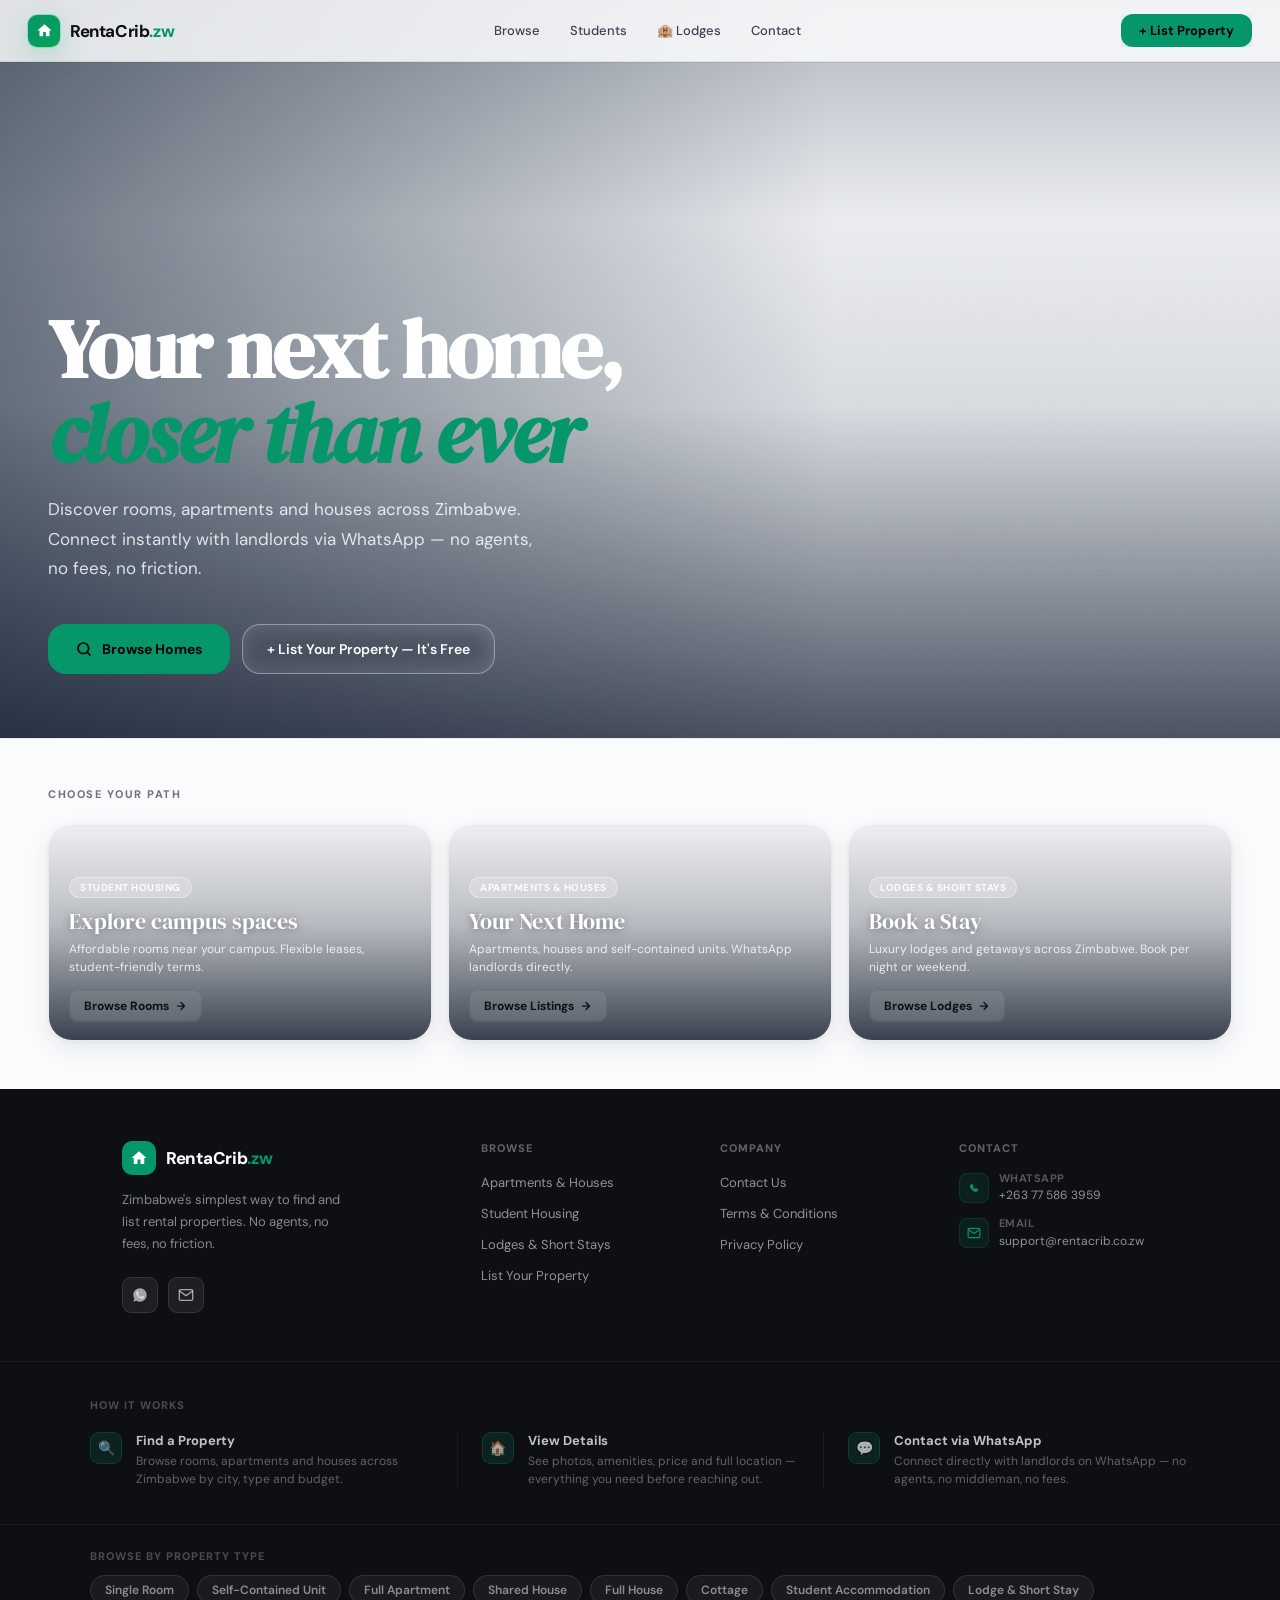
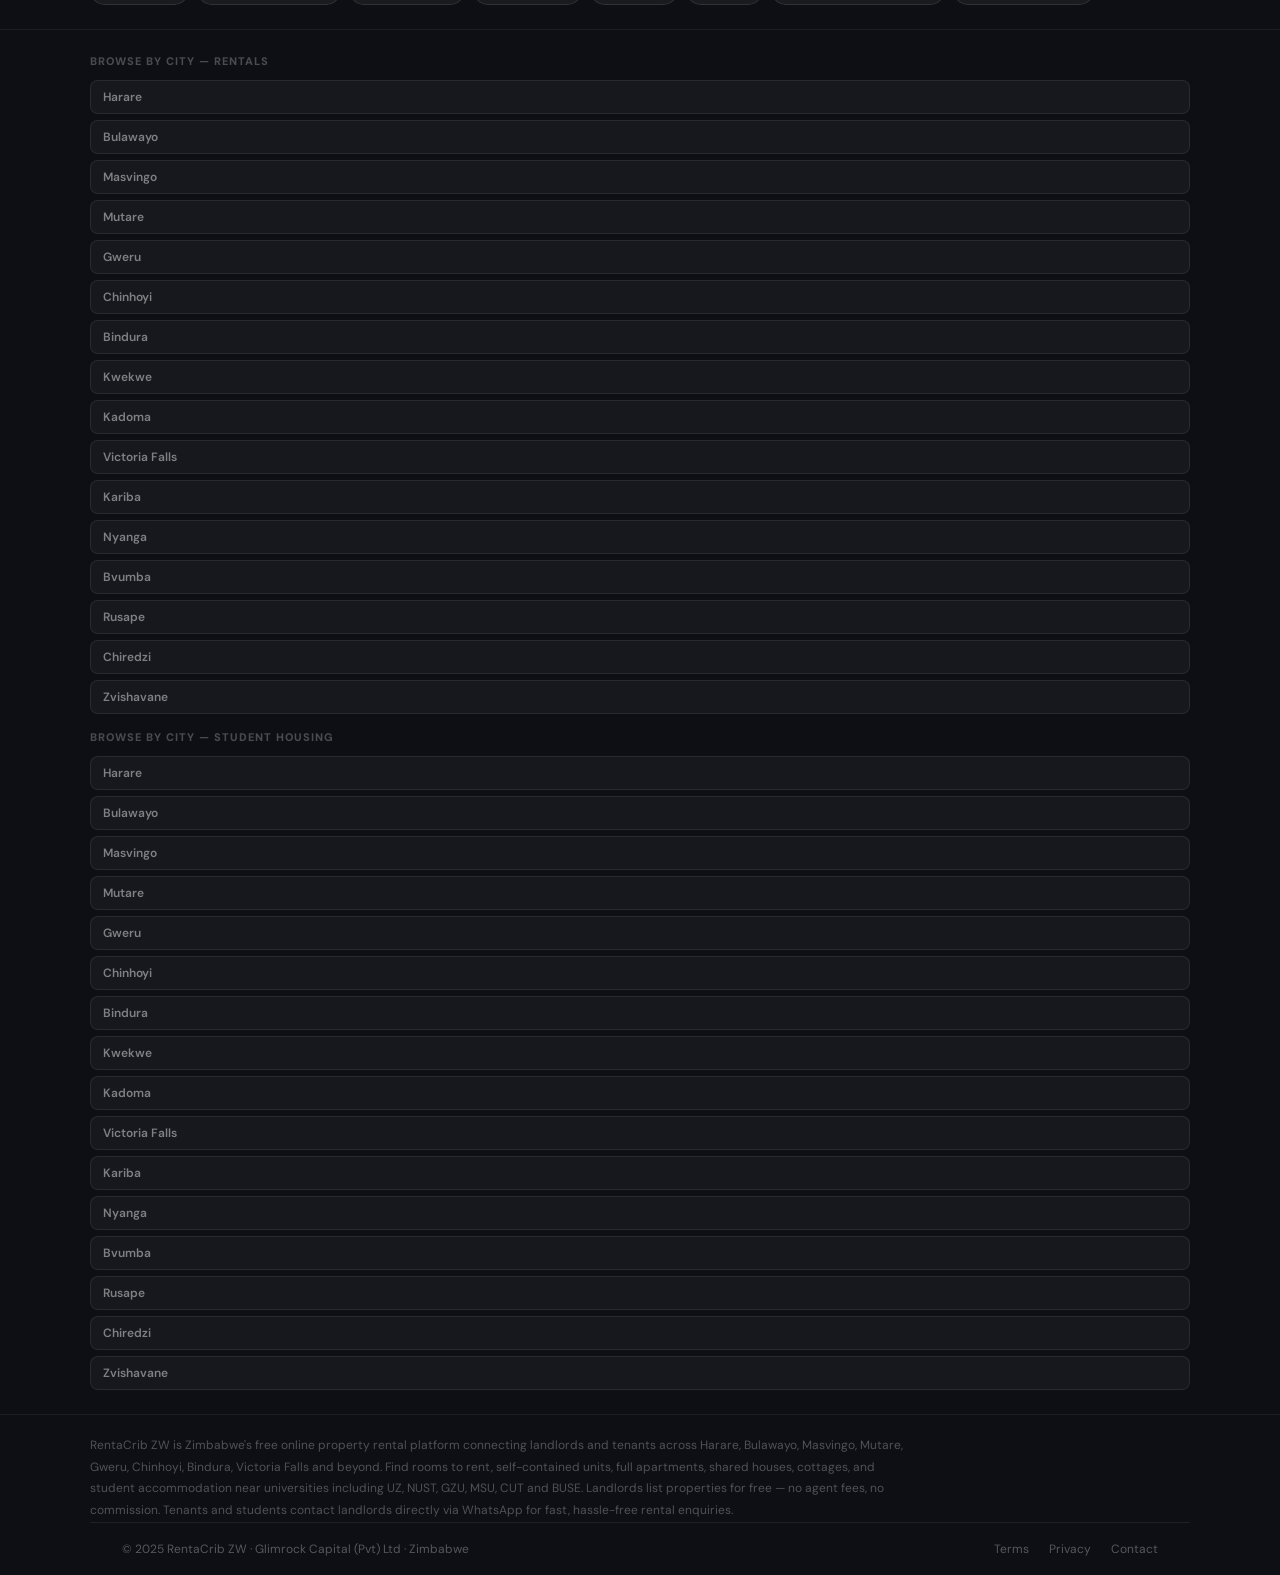
==== index.html @ a5a00733 "Add files via upload" ====
<!DOCTYPE html>
<html lang="en">
<head>
<meta charset="UTF-8">
<meta name="viewport" content="width=device-width, initial-scale=1.0">
<title>RentaCrib ZW — Find Your Home in Zimbabwe</title>
<link rel="preconnect" href="https://fonts.googleapis.com">
<link href="https://fonts.googleapis.com/css2?family=DM+Serif+Display:ital@0;1&family=DM+Sans:ital,opsz,wght@0,9..40,300;0,9..40,400;0,9..40,500;0,9..40,600;0,9..40,700;1,9..40,300&display=swap" rel="stylesheet">
<!-- ══════════ SUPABASE SDK ══════════ -->
<script src="https://cdn.jsdelivr.net/npm/@supabase/supabase-js@2"></script>
<script>
// ── Safe Auth proxy — prevents "Auth is not defined" errors ──
// Auth is defined later in the file; this proxy queues calls until ready
window.Auth = new Proxy({}, {
  get(_, prop) {
    return (...args) => {
      if (window._AuthReal) return window._AuthReal[prop]?.(...args);
      // Queue the call until Auth is ready
      window._AuthQueue = window._AuthQueue || [];
      window._AuthQueue.push({ prop, args });
    };
  }
});

// ── Early array declarations so Supabase helpers (defined below) can reference them ──
// These are re-declared as const further down, but hoisting with var means they share
// the same global slot and the later const assignments will override the values.
// Using window properties avoids any re-declaration issues across script blocks.
if (!window.listings)   window.listings   = [];
if (!window.myListings) window.myListings = [];
if (!window.lodges)     window.lodges     = [];
if (!window.myLodges)   window.myLodges   = [];
// Make accessible as plain identifiers within this script block
var listings   = window.listings;
var myListings = window.myListings;
var lodges     = window.lodges;
var myLodges   = window.myLodges;
// ── RentaCrib Supabase Config ──
const SUPABASE_URL = 'https://lznwrcgwvecxwqqjsdsi.supabase.co';
const SUPABASE_KEY = 'eyJhbGciOiJIUzI1NiIsInR5cCI6IkpXVCJ9.eyJpc3MiOiJzdXBhYmFzZSIsInJlZiI6Imx6bndyY2d3dmVjeHdxcWpzZHNpIiwicm9sZSI6ImFub24iLCJpYXQiOjE3ODE5MTAzODUsImV4cCI6MjA5NzQ4NjM4NX0.c3t-aRmLxazWvUAnm63FTvcK57suh-F5VQ8aPnQmFWI';
const db = supabase.createClient(SUPABASE_URL, SUPABASE_KEY);

// ══════════════════════════════════════
//  SUPABASE HELPERS
// ══════════════════════════════════════

// Upload a single photo file to Supabase Storage and return the public URL.
// Returns null on failure so the listing can still save without a photo.
async function uploadPhotoToSupabase(file) {
  if (!file) return null;
  try {
    const ext  = file.name.split('.').pop() || 'jpg';
    const path = `listings/${Date.now()}_${Math.random().toString(36).slice(2)}.${ext}`;
    const { error: upErr } = await db.storage.from('listing-photos').upload(path, file, { upsert: false });
    if (upErr) { console.warn('Photo upload error:', upErr.message); return null; }
    const { data } = db.storage.from('listing-photos').getPublicUrl(path);
    return data?.publicUrl || null;
  } catch(e) { console.warn('Photo upload failed:', e); return null; }
}

// Save a new listing to Supabase
async function saveListingToSupabase(listing) {
  try {
    const locationParts = (listing.location || '').split(',');
    // Location string format is "suburb, city[, ward]" (built by updateLocPill)
    // so parts[0]=suburb, parts[1]=city, parts[2]=ward
    const _suburb = locationParts[0]?.trim() || '';
    const _city   = locationParts[1]?.trim() || '';
    const _ward   = locationParts[2]?.trim() || '';
    const { data, error } = await db.from('properties').insert([{
      title:               listing.title             || '',
      city:                _city,
      suburb:              _suburb,
      ward:                _ward,
      type:                listing.type              || '',
      price:               listing.rent              || 0,
      bedrooms:            listing.rooms             || 1,
      description:         listing.desc              || '',
      whatsapp:            listing.phone             || '',
      call_phone:          listing.callPhone         || listing.phone || '',
      amenities:           JSON.stringify(listing.amenities || []),
      category:            listing.category          || 'tenant',
      role:                listing.role              || 'tenant',
      for_who:             JSON.stringify(listing.forWho || ['Anyone']),
      nearest_university:  listing.nearestUniversity || '',
      students_per_room:   listing.studentsPerRoom   || '',
      hourly_rate:         parseFloat(listing.hourlyRate) || 0,
      day_rate:            parseFloat(listing.dayRate)    || 0,
      day_from:            listing.dayFrom           || '',
      day_to:              listing.dayTo             || '',
      night_rate:          parseFloat(listing.nightRate)  || 0,
      night_from:          listing.nightFrom         || '',
      night_to:            listing.nightTo           || '',
      weekly_rate:         parseFloat(listing.weeklyRate) || 0,
      status:              listing.draft ? 'draft' : 'active',
      owner_code:          listing._ownerCode        || '',
      photo:               listing.photo             || '',
      photos:              JSON.stringify(listing.photoUrls || []),
      views:               0
    }]).select();
    if (error) { console.warn('Supabase save error:', error.message); return null; }
    if (data && data[0]) listing._dbId = data[0].id;
    console.log('✅ Listing saved to Supabase:', data);
    return data;
  } catch(e) { console.warn('Supabase save failed:', e); return null; }
}

// Load landlord's own listings from Supabase by owner_code
async function loadMyListingsFromSupabase(ownerCode) {
  if (!ownerCode) return;
  try {
    // Use raw fetch to avoid DataCloneError (Headers object postMessage bug in Supabase JS v2)
    const res = await fetch(
      `${SUPABASE_URL}/rest/v1/properties?owner_code=eq.${encodeURIComponent(ownerCode)}&order=created_at.desc&select=*`,
      { headers: { 'apikey': SUPABASE_KEY, 'Authorization': `Bearer ${SUPABASE_KEY}` } }
    );
    if (!res.ok) { console.warn('Supabase myListings error:', res.status, res.statusText); return; }
    const data = await res.json();
    if (!data || !data.length) return;
    const remoteOwn = data.map(row => ({
      id:                  row.id,
      _dbId:               row.id,
      _remote:             true,
      _ownerCode:          row.owner_code          || ownerCode,
      title:               row.title               || 'Listing',
      location:            [row.suburb, row.city, row.ward].filter(Boolean).join(', '),
      type:                row.type                || 'Full House',
      rent:                row.price               || 0,
      rooms:               row.bedrooms            || 1,
      desc:                row.description         || '',
      phone:               row.whatsapp            || '',
      whatsapp:            row.whatsapp            || '',
      callPhone:           row.call_phone          || row.whatsapp || '',
      amenities:           (() => { try { return JSON.parse(row.amenities || '[]'); } catch(e) { return []; } })(),
      forWho:              (() => { try { return JSON.parse(row.for_who || '["Anyone"]'); } catch(e) { return ['Anyone']; } })(),
      role:                row.role                || 'tenant',
      category:            row.category            || 'tenant',
      nearestUniversity:   row.nearest_university  || '',
      studentsPerRoom:     row.students_per_room   || '',
      hourlyRate:          row.hourly_rate         || '',
      dayRate:             row.day_rate            || '',
      dayFrom:             row.day_from            || '',
      dayTo:               row.day_to              || '',
      nightRate:           row.night_rate          || '',
      nightFrom:           row.night_from          || '',
      nightTo:             row.night_to            || '',
      weeklyRate:          row.weekly_rate         || '',
      photo:               (() => {
        try {
          const urls = JSON.parse(row.photos || '[]');
          if (urls && urls[0]) return urls[0];
        } catch(e) {}
        return (typeof TYPE_PHOTOS !== 'undefined' && TYPE_PHOTOS[row.type])
          ? TYPE_PHOTOS[row.type]
          : 'https://images.unsplash.com/photo-1560448204-e02f11c3d0e2?w=800&q=80&auto=format&fit=crop';
      })(),
      photos:              (() => { try { return JSON.parse(row.photos || '[]'); } catch(e) { return []; } })(),
      listedAt:            new Date(row.created_at).getTime(),
      verified:            false,
      views:               row.views               || 0,
      status:              row.status              || 'active',
    }));
    // Merge into myListings and listings
    const existingIds = new Set(myListings.map(l => l._dbId || l.id));
    remoteOwn.forEach(r => {
      if (!existingIds.has(r._dbId)) {
        myListings.push(r);
        if (!listings.find(x => x._dbId === r._dbId)) listings.unshift(r);
      }
    });
    console.log(`✅ Loaded ${remoteOwn.length} own listings from Supabase`);
    if (typeof renderDashboard === 'function') renderDashboard(myListings);
  } catch(e) { console.warn('loadMyListings failed:', e); }
}

// Load all listings from Supabase and merge into local array
async function loadListingsFromSupabase() {
  try {
    // Use raw fetch to avoid DataCloneError (Headers object postMessage bug in Supabase JS v2)
    const res = await fetch(
      `${SUPABASE_URL}/rest/v1/properties?status=eq.active&order=created_at.desc&select=*`,
      { headers: { 'apikey': SUPABASE_KEY, 'Authorization': `Bearer ${SUPABASE_KEY}` } }
    );
    if (!res.ok) { console.warn('Supabase load error:', res.status, res.statusText); return; }
    const data = await res.json();
    if (!data || !data.length) return;
    // Map Supabase rows → local listing format
    const remoteListings = data.map(row => ({
      id:                  row.id,
      _dbId:               row.id,
      _remote:             true,
      title:               row.title               || 'Listing',
      location:            [row.suburb, row.city, row.ward].filter(Boolean).join(', '),
      type:                row.type                || 'Full House',
      rent:                row.price               || 0,
      rooms:               row.bedrooms            || 1,
      desc:                row.description         || '',
      phone:               row.whatsapp            || '',
      whatsapp:            row.whatsapp            || '',
      callPhone:           row.call_phone          || row.whatsapp || '',
      amenities:           (() => { try { return JSON.parse(row.amenities || '[]'); } catch(e) { return []; } })(),
      forWho:              (() => { try { return JSON.parse(row.for_who || '["Anyone"]'); } catch(e) { return ['Anyone']; } })(),
      role:                row.role                || 'tenant',
      category:            row.category            || 'tenant',
      nearestUniversity:   row.nearest_university  || '',
      studentsPerRoom:     row.students_per_room   || '',
      hourlyRate:          row.hourly_rate         || '',
      dayRate:             row.day_rate            || '',
      dayFrom:             row.day_from            || '',
      dayTo:               row.day_to              || '',
      nightRate:           row.night_rate          || '',
      nightFrom:           row.night_from          || '',
      nightTo:             row.night_to            || '',
      weeklyRate:          row.weekly_rate         || '',
      photo:               (() => {
        try {
          const urls = JSON.parse(row.photos || '[]');
          if (urls && urls[0]) return urls[0];
        } catch(e) {}
        return (typeof TYPE_PHOTOS !== 'undefined' && TYPE_PHOTOS[row.type])
          ? TYPE_PHOTOS[row.type]
          : 'https://images.unsplash.com/photo-1560448204-e02f11c3d0e2?w=800&q=80&auto=format&fit=crop';
      })(),
      photos:              (() => { try { return JSON.parse(row.photos || '[]'); } catch(e) { return []; } })(),
      listedAt:            new Date(row.created_at).getTime(),
      verified:            false,
      views:               row.views               || 0,
    }));
    // Merge into global listings array — avoid duplicates by _dbId
    const existingDbIds = new Set(listings.filter(l=>l._dbId).map(l=>l._dbId));
    remoteListings.forEach(r => { if (!existingDbIds.has(r._dbId)) listings.push(r); });
    console.log(`✅ Loaded ${remoteListings.length} listings from Supabase`);
    // Re-render if browse is currently visible
    if (document.getElementById('pg-browse')?.classList.contains('active')) {
      if (typeof filterListings === 'function') filterListings();
    }
  } catch(e) {
    console.warn('Supabase listings load failed:', e);
    const _eg = document.getElementById('listingsGrid');
    if (_eg && _eg.innerHTML.includes('Loading listings')) {
      _eg.innerHTML = `<div style="grid-column:1/-1;text-align:center;padding:56px 20px;color:var(--text-secondary);font-family:'DM Sans',sans-serif;font-size:14px;"><div style="font-size:32px;margin-bottom:12px;">⚠️</div>Could not load listings. Check your connection and refresh.</div>`;
    }
  }
}

// Save an enquiry to Supabase
async function saveEnquiryToSupabase(propertyId, tenantName, tenantPhone, message, extras) {
  // extras is optional: { checkin, checkout, guests, nights, total, special_requests }
  try {
    const { error } = await db.from('enquiries').insert([{
      property_id:      propertyId           || null,
      tenant_name:      tenantName           || '',
      tenant_phone:     tenantPhone          || '',
      message:          message              || '',
      checkin_date:     (extras && extras.checkin)           || null,
      checkout_date:    (extras && extras.checkout)          || null,
      num_guests:       (extras && extras.guests)            ? parseInt(extras.guests) : null,
      num_nights:       (extras && extras.nights)            ? parseInt(extras.nights) : null,
      total_cost:       (extras && extras.total)             ? parseFloat(extras.total) : null,
      special_requests: (extras && extras.special_requests)  || ''
    }]);
    if (error) console.warn('Enquiry save error:', error.message);
    else console.log('✅ Enquiry saved to Supabase');
  } catch(e) { console.warn('Enquiry save failed:', e); }
}

// Delete a listing from Supabase
async function deleteListingFromSupabase(dbId) {
  if (!dbId) return;
  try {
    const { error } = await db.from('properties').delete().eq('id', dbId);
    if (error) console.warn('Supabase delete error:', error.message);
    else console.log('✅ Listing deleted from Supabase');
  } catch(e) { console.warn('Supabase delete failed:', e); }
}

// ══════════════════════════════════════
//  LODGE SUPABASE HELPERS
// ══════════════════════════════════════

// Save a new lodge to Supabase
async function saveLodgeToSupabase(lodge) {
  try {
    const { data, error } = await db.from('lodges').insert([{
      name:           lodge.name            || '',
      location:       lodge.location        || '',
      type:           lodge.type            || '',
      price_per_night: lodge.pricePerNight  || 0,
      hourly_rate:    parseFloat(lodge.hourlyRate) || 0,
      day_rate:       parseInt(lodge.dayRate)      || 0,
      weekly_rate:    parseInt(lodge.weeklyRate)   || 0,
      stars:          lodge.stars           || 4,
      chalets:        lodge.chalets         || 1,
      max_guests:     lodge.maxGuests       || 10,
      description:    lodge.desc            || '',
      whatsapp:       lodge.phone           || '',
      call_phone:     lodge.callPhone       || lodge.phone || '',
      features:       JSON.stringify(lodge.features || []),
      available:      lodge.available !== false,
      owner_code:     lodge._ownerCode      || '',
      status:         'active',
      photos:         JSON.stringify(lodge.photoUrls || []),
      views:          0
    }]).select();
    if (error) { console.warn('Lodge save error:', error.message); return null; }
    if (data && data[0]) lodge._dbId = data[0].id;
    console.log('✅ Lodge saved to Supabase:', data);
    return data;
  } catch(e) { console.warn('Lodge save failed:', e); return null; }
}

// ── Broken image fallback ──
// Called via onerror on every listing/lodge card <img>.
// Swaps to a 1×1 transparent gif so onerror doesn't re-fire,
// then applies .img-broken so CSS shows the placeholder.
// ── XSS sanitiser ──
// Escapes the five HTML-significant characters so user-supplied strings
// are safe to interpolate into innerHTML template literals.
function esc(str) {
  return String(str == null ? '' : str)
    .replace(/&/g, '&amp;')
    .replace(/</g, '&lt;')
    .replace(/>/g, '&gt;')
    .replace(/"/g, '&quot;')
    .replace(/'/g, '&#39;');
}

function onImgError(el) {
  el.onerror = null; // prevent infinite loop
  el.src = 'data:image/svg+xml,' + encodeURIComponent('<svg xmlns="http://www.w3.org/2000/svg" width="400" height="260" viewBox="0 0 400 260"><rect width="400" height="260" fill="#f1f0e8"/><text x="200" y="118" text-anchor="middle" font-family="sans-serif" font-size="36" fill="#b4b2a9">📷</text><text x="200" y="152" text-anchor="middle" font-family="sans-serif" font-size="13" fill="#888780">No photo available</text></svg>');
  el.classList.add('img-broken');
}

// Load all lodges from Supabase
async function loadLodgesFromSupabase() {
  try {
    const res = await fetch(
      `${SUPABASE_URL}/rest/v1/lodges?status=eq.active&order=created_at.desc&select=*`,
      { headers: { 'apikey': SUPABASE_KEY, 'Authorization': `Bearer ${SUPABASE_KEY}` } }
    );
    if (!res.ok) { console.warn('Lodge load error:', res.status); return; }
    const data = await res.json();
    if (!data || !data.length) return;
    const remoteLodges = data.map(row => ({
      id:            row.id,
      _dbId:         row.id,
      _remote:       true,
      _ownerCode:    row.owner_code      || '',
      name:          row.name            || 'Lodge',
      location:      row.location        || '',
      type:          row.type            || 'Bush Lodge',
      pricePerNight: row.price_per_night || 0,
      hourlyRate:    row.hourly_rate     || '',
      dayRate:       row.day_rate        || '',
      weeklyRate:    row.weekly_rate     || '',
      stars:         row.stars           || 4,
      chalets:       row.chalets         || 1,
      maxGuests:     row.max_guests      || 10,
      desc:          row.description     || '',
      phone:         row.whatsapp        || '',
      callPhone:     row.call_phone      || row.whatsapp || '',
      features:      (() => { try { return JSON.parse(row.features || '[]'); } catch(e) { return []; } })(),
      available:     row.available !== false,
      photo:         (() => {
        try {
          const urls = JSON.parse(row.photos || '[]');
          if (urls && urls[0]) return urls[0];
        } catch(e) {}
        const LODGE_TYPE_PHOTOS = {
          'Bush Lodge':'https://images.unsplash.com/photo-1489392191049-fc10c97e64b6?w=600&q=80',
          'Lake Lodge':'https://images.unsplash.com/photo-1590523741831-ab7e8b8f9c7f?w=600&q=80',
          'Mountain Retreat':'https://images.unsplash.com/photo-1582268611958-ebfd161ef9cf?w=600&q=80',
          'City Boutique':'https://images.unsplash.com/photo-1445019980597-93fa8acb246c?w=600&q=80',
          'Safari Camp':'https://images.unsplash.com/photo-1493246507139-91e8fad9978e?w=600&q=80',
          'Eco Lodge':'https://images.unsplash.com/photo-1540541338287-41700207dee6?w=600&q=80',
        };
        return LODGE_TYPE_PHOTOS[row.type] || LODGE_TYPE_PHOTOS['Bush Lodge'];
      })(),
    }));
    const existingIds = new Set(lodges.filter(l=>l._dbId).map(l=>l._dbId));
    remoteLodges.forEach(r => { if (!existingIds.has(r._dbId)) lodges.push(r); });
    console.log(`✅ Loaded ${remoteLodges.length} lodges from Supabase`);
    if (typeof filterLodges === 'function') filterLodges();
  } catch(e) {
    console.warn('Lodge load failed:', e);
    const _eg = document.getElementById('lodgeGrid');
    if (_eg && _eg.innerHTML.includes('Loading lodges')) {
      _eg.innerHTML = `<div style="grid-column:1/-1;text-align:center;padding:56px 20px;color:var(--text-secondary);font-family:'DM Sans',sans-serif;font-size:14px;"><div style="font-size:32px;margin-bottom:12px;">⚠️</div>Could not load lodges. Check your connection and refresh.</div>`;
    }
  }
}

// Load owner's own lodges from Supabase
async function loadMyLodgesFromSupabase(ownerCode) {
  if (!ownerCode) return;
  try {
    const res = await fetch(
      `${SUPABASE_URL}/rest/v1/lodges?owner_code=eq.${encodeURIComponent(ownerCode)}&order=created_at.desc&select=*`,
      { headers: { 'apikey': SUPABASE_KEY, 'Authorization': `Bearer ${SUPABASE_KEY}` } }
    );
    if (!res.ok) { console.warn('My lodges load error:', res.status); return; }
    const data = await res.json();
    if (!data || !data.length) return;
    const remoteOwn = data.map(row => ({
      id:            row.id,
      _dbId:         row.id,
      _remote:       true,
      _ownerCode:    row.owner_code      || ownerCode,
      name:          row.name            || 'Lodge',
      location:      row.location        || '',
      type:          row.type            || 'Bush Lodge',
      pricePerNight: row.price_per_night || 0,
      hourlyRate:    row.hourly_rate     || '',
      dayRate:       row.day_rate        || '',
      weeklyRate:    row.weekly_rate     || '',
      stars:         row.stars           || 4,
      chalets:       row.chalets         || 1,
      maxGuests:     row.max_guests      || 10,
      desc:          row.description     || '',
      phone:         row.whatsapp        || '',
      callPhone:     row.call_phone      || row.whatsapp || '',
      features:      (() => { try { return JSON.parse(row.features || '[]'); } catch(e) { return []; } })(),
      available:     row.available !== false,
      status:        row.status          || 'active',
      photo:         (() => {
        try {
          const urls = JSON.parse(row.photos || '[]');
          if (urls && urls[0]) return urls[0];
        } catch(e) {}
        const LODGE_TYPE_PHOTOS = {
          'Bush Lodge':'https://images.unsplash.com/photo-1489392191049-fc10c97e64b6?w=600&q=80',
          'Lake Lodge':'https://images.unsplash.com/photo-1590523741831-ab7e8b8f9c7f?w=600&q=80',
          'Mountain Retreat':'https://images.unsplash.com/photo-1582268611958-ebfd161ef9cf?w=600&q=80',
          'City Boutique':'https://images.unsplash.com/photo-1445019980597-93fa8acb246c?w=600&q=80',
          'Safari Camp':'https://images.unsplash.com/photo-1493246507139-91e8fad9978e?w=600&q=80',
          'Eco Lodge':'https://images.unsplash.com/photo-1540541338287-41700207dee6?w=600&q=80',
        };
        return LODGE_TYPE_PHOTOS[row.type] || LODGE_TYPE_PHOTOS['Bush Lodge'];
      })(),
    }));
    const existingIds = new Set(myLodges.map(l => l._dbId || l.id));
    remoteOwn.forEach(r => {
      if (!existingIds.has(r._dbId)) {
        myLodges.push(r);
        if (!lodges.find(x => x._dbId === r._dbId)) lodges.push(r);
      }
    });
    console.log(`✅ Loaded ${remoteOwn.length} own lodges from Supabase`);
  } catch(e) { console.warn('My lodges load failed:', e); }
}

// Delete a lodge from Supabase
async function deleteLodgeFromSupabase(dbId) {
  if (!dbId) return;
  try {
    const { error } = await db.from('lodges').delete().eq('id', dbId);
    if (error) console.warn('Lodge delete error:', error.message);
    else console.log('✅ Lodge deleted from Supabase');
  } catch(e) { console.warn('Lodge delete failed:', e); }
}

// Load on page ready
window.addEventListener('DOMContentLoaded', () => {
  // ── Show loading spinners immediately — grids are empty until Supabase responds ──
  const _spinStyle = "grid-column:1/-1;text-align:center;padding:56px 20px;color:var(--text-secondary);font-family:'DM Sans',sans-serif;font-size:14px;";
  const _lGrid = document.getElementById('listingsGrid');
  if (_lGrid) _lGrid.innerHTML = `<div style="${_spinStyle}"><div style="font-size:32px;margin-bottom:12px;">⏳</div>Loading listings…</div>`;
  const _dGrid = document.getElementById('lodgeGrid');
  if (_dGrid) _dGrid.innerHTML = `<div style="${_spinStyle}"><div style="font-size:32px;margin-bottom:12px;">⏳</div>Loading lodges…</div>`;

  // Restore locally saved listings first (instant, no network needed)
  try {
    const stored = JSON.parse(localStorage.getItem('rc_myListings') || '[]');
    if (stored.length) {
      stored.forEach(l => {
        if (!myListings.find(x => x.id === l.id)) myListings.push(l);
        if (!listings.find(x => x.id === l.id)) listings.unshift(l);
      });
    }
  } catch(e) {}
  // Restore locally saved lodges
  try {
    const storedLodges = JSON.parse(localStorage.getItem('rc_myLodges') || '[]');
    if (storedLodges.length) {
      storedLodges.forEach(l => {
        if (!myLodges.find(x => x.id === l.id)) myLodges.push(l);
        if (!lodges.find(x => x.id === l.id)) lodges.push(l);
      });
    }
  } catch(e) {}
  // Then load from Supabase (network) — ghost purge runs inside the promise chain
  Promise.all([loadListingsFromSupabase(), loadLodgesFromSupabase()]).then(async () => {
  // ── Ghost purge: runs after BOTH Supabase fetches complete ──
  // (previously used a blind 4s timeout which could fire before data arrived)
  {
    try {
      // --- Purge ghost listings ---
      const storedL = JSON.parse(localStorage.getItem('rc_myListings') || '[]');
      const remoteDbIds = new Set(listings.filter(l => l._dbId).map(l => String(l._dbId)));
      // FIX: same issue as lodges — listings with no _dbId are ghosts if Supabase loaded successfully.
      const supabaseListingsLoaded = listings.filter(l => l._remote).length > 0;
      const cleanL = storedL.filter(l => {
        if (l._dbId) return remoteDbIds.has(String(l._dbId));
        return !supabaseListingsLoaded;
      });
      if (cleanL.length !== storedL.length) {
        localStorage.setItem('rc_myListings', JSON.stringify(cleanL));
        // Remove ghosts from in-memory arrays
        const keepIds = new Set(cleanL.map(l => String(l.id)));
        for (let i = listings.length - 1; i >= 0; i--) {
          if (!keepIds.has(String(listings[i].id)) && !listings[i]._remote) listings.splice(i, 1);
        }
        for (let i = myListings.length - 1; i >= 0; i--) {
          if (!keepIds.has(String(myListings[i].id)) && !myListings[i]._remote) myListings.splice(i, 1);
        }
        console.log(`🧹 Purged ${storedL.length - cleanL.length} ghost listing(s) from localStorage`);
        if (typeof filterListings === 'function') filterListings();
        if (typeof renderDashboard === 'function') renderDashboard(myListings);
      }
    } catch(e) { console.warn('Listing ghost purge failed:', e); }

    try {
      // --- Purge ghost lodges ---
      const storedLodges = JSON.parse(localStorage.getItem('rc_myLodges') || '[]');
      const remoteLodgeDbIds = new Set(lodges.filter(l => l._dbId).map(l => String(l._dbId)));
      // FIX: lodges with no _dbId are NOT safe to keep if Supabase loaded successfully (lodges.length > 0).
      // Previously, missing _dbId meant "keep it" — that caused deleted lodges to persist forever
      // in the browser of the user who created them (Supabase had no row, _dbId was never written back).
      // Now: if Supabase returned data, any localStorage lodge with no _dbId is treated as a ghost.
      const supabaseLoaded = lodges.length > 0;
      const cleanLodges = storedLodges.filter(l => {
        if (l._dbId) return remoteLodgeDbIds.has(String(l._dbId)); // must exist in Supabase
        return !supabaseLoaded; // no _dbId + Supabase loaded = ghost; keep only if network failed
      });
      if (cleanLodges.length !== storedLodges.length) {
        localStorage.setItem('rc_myLodges', JSON.stringify(cleanLodges));
        // Remove ghosts from in-memory arrays
        const keepIds = new Set(cleanLodges.map(l => String(l.id)));
        for (let i = lodges.length - 1; i >= 0; i--) {
          if (!keepIds.has(String(lodges[i].id)) && !lodges[i]._remote) lodges.splice(i, 1);
        }
        for (let i = myLodges.length - 1; i >= 0; i--) {
          if (!keepIds.has(String(myLodges[i].id)) && !myLodges[i]._remote) myLodges.splice(i, 1);
        }
        console.log(`🧹 Purged ${storedLodges.length - cleanLodges.length} ghost lodge(s) from localStorage`);
        if (typeof filterLodges === 'function') filterLodges();
      }
    } catch(e) { console.warn('Lodge ghost purge failed:', e); }
  }
  }).catch(e => console.warn('Ghost purge setup failed:', e));
});

</script>
<style>
/* ═══════════════════════════════════════
   DESIGN TOKENS
═══════════════════════════════════════ */
:root {
  /* Core palette — warm light surfaces */
  --void: #F4F6F9;
  --depth1: #FAFBFD;
  --depth2: #FFFFFF;
  --depth3: #EDF1F7;
  --depth4: #E2E8F0;
  --seam: rgba(15,25,60,0.07);
  --seam2: rgba(15,25,60,0.11);
  --seam3: rgba(15,25,60,0.18);

  /* Text — dark ink on light */
  --text-primary: #0D0F14;
  --text-secondary: #3D4152;
  --text-tertiary: #6B7080;

  /* Accent — emerald (slightly deeper for light bg contrast) */
  --emerald: #059669;
  --emerald-dim: rgba(5,150,105,0.09);
  --emerald-mid: rgba(5,150,105,0.20);
  --emerald-glow: rgba(5,150,105,0.30);

  /* Accent 2 — amber */
  --amber: #D97706;
  --amber-dim: rgba(217,119,6,0.10);

  /* Functional */
  --danger: #DC2626;
  --blue: #2563EB;
  --blue-dim: rgba(37,99,235,0.08);

  /* Glass — light frosted */
  --glass-dark: rgba(255,255,255,0.75);
  --glass-mid: rgba(255,255,255,0.88);
  --glass-light: rgba(255,255,255,0.60);

  /* Radius */
  --r-sm: 8px;
  --r: 12px;
  --r-lg: 18px;
  --r-xl: 24px;
  --r-2xl: 32px;

  /* Shadows — softer for light mode */
  --shadow-card: 0 1px 4px rgba(0,0,0,0.06), 0 8px 24px rgba(0,0,0,0.08);
  --shadow-float: 0 4px 20px rgba(0,0,0,0.10), 0 20px 48px rgba(0,0,0,0.12);
  --shadow-emerald: 0 8px 28px rgba(5,150,105,0.22);
}

/* ─── RESET ─── */
*, *::before, *::after { margin: 0; padding: 0; box-sizing: border-box; }
html { scroll-behavior: smooth; }
body {
  font-family: 'DM Sans', sans-serif;
  background: var(--void);
  color: var(--text-primary);
  min-height: 100vh;
  overflow-x: hidden;
  -webkit-font-smoothing: antialiased;
  -moz-osx-font-smoothing: grayscale;
}
img { display: block; max-width: 100%; }
button { font-family: inherit; }
::-webkit-scrollbar { width: 4px; }
::-webkit-scrollbar-track { background: var(--depth3); }
::-webkit-scrollbar-thumb { background: var(--depth4); border-radius: 4px; }

/* ═══════════════════════════════════════
   NAV
═══════════════════════════════════════ */
nav {
  position: fixed; top: 0; left: 0; right: 0; z-index: 900;
  height: 62px;
  display: flex; align-items: center; justify-content: space-between;
  padding: 0 28px;
  background: rgba(255,255,255,0.82);
  backdrop-filter: blur(28px) saturate(180%);
  -webkit-backdrop-filter: blur(28px) saturate(180%);
  border-bottom: 1px solid var(--seam);
  box-shadow: 0 1px 0 rgba(0,0,0,0.06);
}

.nav-brand {
  display: flex; align-items: center; gap: 10px;
  cursor: pointer; user-select: none;
}
.nav-brand-mark {
  width: 32px; height: 32px; border-radius: 9px;
  background: linear-gradient(135deg, var(--emerald) 0%, #06A259 100%);
  display: flex; align-items: center; justify-content: center;
  box-shadow: 0 0 0 1px rgba(14,203,129,0.3), var(--shadow-emerald);
  flex-shrink: 0;
}
.nav-brand-mark svg { width: 17px; height: 17px; }
.nav-brand-name {
  font-size: 17px; font-weight: 700; letter-spacing: -0.4px;
  color: var(--text-primary);
}
.nav-brand-name em { color: var(--emerald); font-style: normal; }

.nav-center { display: flex; align-items: center; gap: 2px; }
.nav-link {
  padding: 7px 14px; border-radius: var(--r-sm);
  font-size: 13px; font-weight: 500; color: var(--text-secondary);
  background: none; border: none; cursor: pointer;
  transition: all 0.18s;
}
.nav-link:hover { color: var(--text-primary); background: var(--depth3); }

.nav-right { display: flex; align-items: center; gap: 8px; }
.nav-badge {
  display: none; padding: 4px 11px; border-radius: 100px;
  font-size: 11px; font-weight: 700; letter-spacing: 0.2px;
  border: 1px solid;
}
.nb-student { background: var(--blue-dim); color: var(--blue); border-color: rgba(74,144,217,0.25); }
.nb-tenant { background: var(--amber-dim); color: var(--amber); border-color: rgba(245,166,35,0.25); }
.nb-landlord { background: var(--emerald-dim); color: var(--emerald); border-color: rgba(14,203,129,0.25); }
.btn-nav {
  display: none; padding: 8px 16px; border-radius: var(--r);
  background: var(--depth3); border: 1px solid var(--seam2);
  color: var(--text-secondary); font-size: 13px; font-weight: 600;
  cursor: pointer; transition: all 0.18s;
}
.btn-nav:hover { color: var(--text-primary); border-color: var(--seam3); background: var(--depth4); }
.btn-nav-cta {
  display: none; padding: 8px 18px; border-radius: var(--r);
  background: var(--emerald); border: none; color: #000;
  font-size: 13px; font-weight: 700; cursor: pointer;
  transition: all 0.2s;
  box-shadow: var(--shadow-emerald);
}
.btn-nav-cta:hover { background: #0BE07A; transform: translateY(-1px); }

/* ═══════════════════════════════════════
   PAGE SYSTEM
═══════════════════════════════════════ */
.page { display: none; }
.page.active { display: block; animation: pageIn 0.38s cubic-bezier(0.22, 1, 0.36, 1) both; }
@keyframes pageIn {
  from { opacity: 0; transform: translateY(12px); }
  to { opacity: 1; transform: translateY(0); }
}

/* flex pages */
#pg-landing, #pg-success {
  display: none; min-height: 100vh;
  flex-direction: column; align-items: stretch;
}
#pg-landing.active, #pg-success.active {
  display: flex; animation: pageIn 0.38s cubic-bezier(0.22, 1, 0.36, 1) both;
}

/* ═══════════════════════════════════════
   LANDING — HERO
═══════════════════════════════════════ */
.hero {
  position: relative; height: 82vh; min-height: 560px;
  display: flex; align-items: flex-end; justify-content: flex-start;
  overflow: hidden;
}

/* Fullscreen BG photo */
.hero-photo {
  position: absolute; inset: 0; z-index: 0;
  background:
    url('https://images.unsplash.com/photo-1613490493576-7fde63acd811?w=1920&q=92&auto=format&fit=crop')
    center / cover no-repeat;
  transform: scale(1.03);
  animation: heroZoom 18s ease-in-out infinite alternate;
}
@keyframes heroZoom {
  from { transform: scale(1.03); }
  to { transform: scale(1.10); }
}

/* Soft airy hero scrim */
.hero-scrim {
  position: absolute; inset: 0; z-index: 1;
  background:
    linear-gradient(180deg, rgba(15,30,50,0.28) 0%, rgba(15,30,50,0.02) 30%, rgba(15,30,50,0.10) 55%, rgba(10,20,40,0.72) 100%),
    linear-gradient(90deg, rgba(10,25,45,0.58) 0%, rgba(10,25,45,0.02) 65%);
}

/* Film grain overlay */
.hero-noise {
  position: absolute; inset: 0; z-index: 2; opacity: 0.025;
  background-image: url("data:image/svg+xml,%3Csvg xmlns='http://www.w3.org/2000/svg' width='400' height='400'%3E%3Cfilter id='n'%3E%3CfeTurbulence type='fractalNoise' baseFrequency='0.75' numOctaves='4' stitchTiles='stitch'/%3E%3C/filter%3E%3Crect width='400' height='400' filter='url(%23n)' opacity='1'/%3E%3C/svg%3E");
  pointer-events: none;
}

/* Status bar at very top of hero */
.hero-topbar {
  position: absolute; top: 80px; left: 48px; right: 48px;
  z-index: 5;
  display: flex; align-items: center; justify-content: flex-end;
}
.hero-live-badge {
  display: flex; align-items: center; gap: 8px;
  background: rgba(255,255,255,0.22); backdrop-filter: blur(16px);
  border: 1px solid rgba(255,255,255,0.35);
  padding: 8px 16px; border-radius: 100px;
  font-size: 12px; font-weight: 600; color: rgba(255,255,255,0.95);
}
.live-dot {
  width: 7px; height: 7px; border-radius: 50%; background: var(--emerald);
  box-shadow: 0 0 8px var(--emerald); animation: livePulse 2s ease-in-out infinite;
}
@keyframes livePulse { 0%,100% { opacity: 1; } 50% { opacity: 0.4; } }
.hero-stats-bar {
  display: flex; gap: 2px;
  background: rgba(255,255,255,0.22); backdrop-filter: blur(16px);
  border: 1px solid rgba(255,255,255,0.35); border-radius: 12px; overflow: hidden;
}
.hstat {
  padding: 8px 18px; text-align: center;
  border-right: 1px solid rgba(255,255,255,0.2);
}
.hstat:last-child { border-right: none; }
.hstat-num { font-size: 15px; font-weight: 700; color: #ffffff; display: block; }
.hstat-label { font-size: 10px; font-weight: 600; color: rgba(255,255,255,0.75); letter-spacing: 0.4px; }

/* Main hero content — bottom left */
.hero-content {
  position: relative; z-index: 5;
  padding: 0 48px 64px;
  max-width: 720px;
}
.hero-eyebrow {
  display: inline-flex; align-items: center; gap: 8px;
  background: var(--emerald-dim); border: 1px solid var(--emerald-mid);
  backdrop-filter: blur(12px);
  padding: 6px 14px; border-radius: 100px;
  font-size: 12px; font-weight: 700; color: var(--emerald);
  letter-spacing: 0.3px; margin-bottom: 22px;
  text-transform: uppercase;
}
.hero-title {
  font-family: 'DM Serif Display', serif;
  font-size: clamp(44px, 6.5vw, 84px);
  line-height: 1.01; letter-spacing: -2px;
  color: #FFFFFF;
  margin-bottom: 20px;
}
.hero-title-italic { font-style: italic; color: var(--emerald); }
.hero-sub {
  font-size: clamp(15px, 1.8vw, 17px); color: rgba(255,255,255,0.82);
  line-height: 1.75; font-weight: 400;
  max-width: 500px; margin-bottom: 40px;
}

/* Search pill — glassy floating bar */
.hero-searchbar {
  display: flex; align-items: center; gap: 0;
  background: rgba(255,255,255,0.88);
  backdrop-filter: blur(32px) saturate(200%);
  border: 1px solid rgba(255,255,255,0.6);
  border-radius: 16px; overflow: hidden;
  box-shadow: 0 8px 40px rgba(0,0,0,0.25);
  max-width: 580px;
}
.hsb-field {
  flex: 1; padding: 14px 18px;
  display: flex; flex-direction: column; gap: 2px;
  border-right: 1px solid rgba(0,0,0,0.08);
  cursor: pointer; transition: background 0.15s;
}
.hsb-field:hover { background: rgba(0,0,0,0.03); }
.hsb-field-label {
  font-size: 9px; font-weight: 800; text-transform: uppercase;
  letter-spacing: 1.2px; color: var(--text-tertiary);
}
.hsb-field-val {
  font-size: 13px; font-weight: 500; color: var(--text-primary);
}
.hsb-field select {
  background: transparent; border: none; outline: none;
  font-family: 'DM Sans', sans-serif; font-size: 13px; font-weight: 500;
  color: var(--text-primary); cursor: pointer; appearance: none; width: 100%;
}
.hsb-field select option { background: #fff; color: #0D0F14; }
.hsb-btn {
  background: var(--emerald); border: none; color: #000;
  padding: 0 28px; height: 100%; min-height: 62px;
  display: flex; align-items: center; gap: 10px;
  font-family: 'DM Sans', sans-serif;
  font-size: 14px; font-weight: 700;
  cursor: pointer; transition: all 0.2s;
  white-space: nowrap; flex-shrink: 0;
}
.hsb-btn:hover { background: #0BE07A; }
.hsb-btn svg { width: 16px; height: 16px; }

/* Role cards strip below hero */
.hero-role-strip {
  padding: 48px; background: var(--depth1);
  border-top: 1px solid var(--seam);
}
.hrs-label {
  font-size: 11px; font-weight: 700; text-transform: uppercase;
  letter-spacing: 1.5px; color: var(--text-tertiary);
  margin-bottom: 24px;
}
.role-cards {
  display: grid; grid-template-columns: repeat(3, 1fr);
  gap: 16px;
}
.rc {
  position: relative; border-radius: var(--r-xl); overflow: hidden;
  cursor: pointer; transition: transform 0.3s cubic-bezier(0.22,1,0.36,1), box-shadow 0.3s;
  box-shadow: var(--shadow-card);
  aspect-ratio: 16/9; min-height: 180px;
  border: 1px solid var(--seam);
}
.rc:hover { transform: translateY(-5px) scale(1.01); box-shadow: var(--shadow-float); }
.rc-photo {
  position: absolute; inset: 0;
  background-size: cover; background-position: center;
  transition: transform 0.5s cubic-bezier(0.22,1,0.36,1);
}
.rc:hover .rc-photo { transform: scale(1.07); }
.rc-scrim {
  position: absolute; inset: 0;
  background: linear-gradient(to top, rgba(15,25,40,0.82) 0%, rgba(15,25,40,0.28) 55%, rgba(15,25,40,0.06) 100%);
}
.rc-content {
  position: absolute; bottom: 0; left: 0; right: 0;
  padding: 18px 20px;
}
.rc-tag {
  display: inline-block;
  background: rgba(255,255,255,0.22); backdrop-filter: blur(12px);
  border: 1px solid rgba(255,255,255,0.40);
  padding: 3px 10px; border-radius: 100px;
  font-size: 10px; font-weight: 700; color: rgba(255,255,255,0.95);
  text-transform: uppercase; letter-spacing: 0.5px; margin-bottom: 8px;
}
.rc-title {
  font-family: 'DM Serif Display', serif;
  font-size: 22px; color: #FFFFFF; margin-bottom: 4px;
  font-weight: 400; text-shadow: 0 1px 8px rgba(0,0,0,0.4);
}
.rc-desc { font-size: 12px; color: rgba(255,255,255,0.82); line-height: 1.5; margin-bottom: 14px; }
.rc-cta {
  display: inline-flex; align-items: center; gap: 6px;
  background: rgba(255,255,255,0.1); backdrop-filter: blur(10px);
  border: 1px solid var(--seam2);
  color: var(--text-primary); padding: 7px 14px; border-radius: 8px;
  font-size: 12px; font-weight: 700; cursor: pointer; border-style: solid;
  transition: all 0.2s; font-family: 'DM Sans', sans-serif;
}
.rc-cta:hover { background: var(--emerald); border-color: var(--emerald); color: #000; }
.rc-cta svg { width: 12px; height: 12px; }

/* Trust strip */
/* ═══════════════════════════════════════
   BROWSE PAGE
═══════════════════════════════════════ */
#pg-browse { background: var(--depth1); padding-top: 62px; min-height: 100vh; }

.browse-banner {
  position: relative; height: 200px; overflow: hidden;
  display: flex; align-items: flex-end;
}
.browse-banner-bg {
  position: absolute; inset: 0;
  background: url('https://images.unsplash.com/photo-1486325212027-8081e485255e?w=1600&q=80&auto=format&fit=crop') center/cover;
  filter: brightness(0.55) saturate(0.75);
}
.browse-banner-overlay {
  position: absolute; inset: 0;
  background: linear-gradient(to right, rgba(10,25,45,0.55) 0%, rgba(10,25,45,0.15) 60%, transparent 100%);
}
.browse-banner-content {
  position: relative; z-index: 1; padding: 24px 32px 28px; width: 100%;
}
.browse-banner-title {
  font-family: 'DM Serif Display', serif;
  font-size: 28px; color: #ffffff; font-weight: 400;
  letter-spacing: -0.5px; margin-bottom: 4px;
}
.browse-banner-sub { font-size: 13px; color: rgba(255,255,255,0.7); font-weight: 400; }

/* Filters */
.filter-strip {
  background: var(--depth2); border-bottom: 1px solid var(--seam);
  padding: 14px 28px; display: flex; gap: 8px; align-items: center;
  overflow-x: auto; scrollbar-width: none; position: sticky; top: 62px; z-index: 100;
  box-shadow: 0 2px 8px rgba(0,0,0,0.05);
}
.filter-strip::-webkit-scrollbar { display: none; }
.fselect {
  flex-shrink: 0; appearance: none;
  background: var(--depth3); border: 1px solid var(--seam2);
  color: var(--text-secondary); border-radius: 100px;
  padding: 8px 30px 8px 14px; font-family: 'DM Sans', sans-serif;
  font-size: 13px; font-weight: 500; cursor: pointer; outline: none;
  background-image: url("data:image/svg+xml,%3Csvg xmlns='http://www.w3.org/2000/svg' width='10' height='6' viewBox='0 0 10 6'%3E%3Cpath d='M1 1l4 4 4-4' stroke='%236B7080' stroke-width='1.5' fill='none' stroke-linecap='round'/%3E%3C/svg%3E");
  background-repeat: no-repeat; background-position: right 11px center;
  transition: all 0.18s;
}
.fselect:hover { border-color: var(--seam3); color: var(--text-primary); background-color: var(--depth4); }
.fselect:focus { border-color: var(--emerald); box-shadow: 0 0 0 3px var(--emerald-dim); }
.fselect option { background: #fff; color: #0D0F14; }
.result-chip {
  margin-left: auto; flex-shrink: 0;
  background: var(--emerald-dim); border: 1px solid var(--emerald-mid);
  color: var(--emerald); padding: 6px 14px; border-radius: 100px;
  font-size: 12px; font-weight: 700; white-space: nowrap;
}

/* Grid */
.listings-grid {
  display: grid; grid-template-columns: repeat(auto-fill, minmax(320px, 1fr));
  gap: 20px; padding: 28px 28px 60px;
  max-width: 1440px; margin: 0 auto;
}
.lcard {
  background: var(--depth2); border: 1px solid var(--seam);
  border-radius: var(--r-xl); overflow: hidden; cursor: pointer;
  transition: transform 0.28s cubic-bezier(0.22,1,0.36,1), box-shadow 0.28s, border-color 0.28s;
  box-shadow: var(--shadow-card);
}
.lcard:hover { transform: translateY(-5px); box-shadow: var(--shadow-float); border-color: var(--seam2); }

/* Card Photo */
.lcard-photo {
  position: relative; height: 200px; overflow: hidden;
  background: var(--depth3);
}
.lcard-photo img {
  width: 100%; height: 100%; object-fit: cover;
  transition: transform 0.5s cubic-bezier(0.22,1,0.36,1);
}
.lcard:hover .lcard-photo img { transform: scale(1.06); }
/* ── Broken / missing image fallback ── */
img.img-broken {
  object-fit: none !important;
  background: var(--depth3) !important;
  color: transparent;
  position: relative;
}
img.img-broken::after {
  content: '🏠\A Photo unavailable';
  white-space: pre;
  position: absolute; inset: 0;
  display: flex; align-items: center; justify-content: center;
  flex-direction: column; gap: 6px;
  font-size: 13px; color: var(--text-tertiary);
  font-family: 'DM Sans', sans-serif;
  text-align: center;
  background: var(--depth3);
}
/* Thumbnail variant (dashboard rows) */
img.img-broken.my-thumb {
  background: var(--depth3) !important;
}
.lcard-photo-grad {
  position: absolute; inset: 0;
  background: linear-gradient(to top, rgba(15,25,40,0.38) 0%, rgba(15,25,40,0.04) 50%, transparent 100%),
              linear-gradient(to bottom, rgba(15,25,40,0.18) 0%, transparent 35%);
}
.lcard-badges {
  position: absolute; top: 12px; left: 12px; display: flex; gap: 6px; z-index: 2;
}
.lbadge-verified {
  display: flex; align-items: center; gap: 5px;
  background: var(--emerald); backdrop-filter: blur(10px);
  color: #fff; padding: 4px 10px; border-radius: 100px;
  font-size: 10px; font-weight: 800; letter-spacing: 0.2px;
}
.lbadge-listed-ago {
  display: inline-flex; align-items: center; gap: 4px;
  background: rgba(30,30,30,0.72); backdrop-filter: blur(8px);
  border: 1px solid rgba(255,255,255,0.18);
  padding: 3px 10px; border-radius: 100px;
  font-size: 10px; font-weight: 600; color: rgba(255,255,255,0.92);
  margin-bottom: 6px; letter-spacing: 0.2px;
}
.lbadge-type {
  background: rgba(255,255,255,0.26); backdrop-filter: blur(10px);
  border: 1px solid rgba(255,255,255,0.45); color: rgba(255,255,255,0.96);
  padding: 4px 10px; border-radius: 100px; font-size: 10px; font-weight: 600;
}
/* Card Body */
.lcard-body { padding: 18px 20px 20px; }
.lcard-loc {
  font-size: 11px; font-weight: 700; text-transform: uppercase;
  letter-spacing: 0.8px; color: var(--text-tertiary);
  display: flex; align-items: center; gap: 5px; margin-bottom: 6px;
}
.lcard-loc svg { width: 10px; height: 10px; color: var(--emerald); flex-shrink: 0; }
.lcard-title {
  font-family: 'DM Serif Display', serif;
  font-size: 18px; font-weight: 400; color: var(--text-primary);
  line-height: 1.25; letter-spacing: -0.2px; margin-bottom: 12px;
}
.lcard-tags { display: flex; flex-wrap: wrap; gap: 5px; margin-bottom: 14px; }
.ltag {
  background: var(--depth3); border: 1px solid var(--seam2);
  color: var(--text-secondary); padding: 4px 10px; border-radius: 6px;
  font-size: 11px; font-weight: 600;
}
.lcard-footer {
  display: flex; align-items: center; justify-content: space-between;
  padding-top: 14px; border-top: 1px solid var(--seam);
}
.lcard-price {
  font-family: 'DM Serif Display', serif;
  font-size: 24px; color: var(--emerald); letter-spacing: -0.5px;
}
.lcard-price sub { font-family: 'DM Sans', sans-serif; font-size: 12px; font-weight: 400; color: var(--text-tertiary); vertical-align: baseline; }
.lcard-avail { font-size: 12px; color: var(--text-tertiary); font-weight: 500; }

/* ═══════════════════════════════════════
   SHARED PAGE SHELL
═══════════════════════════════════════ */
#pg-detail, #pg-landlord, #pg-mylistings {
  background: var(--void); padding-top: 62px; min-height: 100vh;
}
#pg-success {
  background: var(--void); align-items: center; justify-content: center;
  padding: 80px 24px 40px; text-align: center; min-height: 100vh;
}

/* ═══════════════════════════════════════
   DETAIL PAGE
═══════════════════════════════════════ */
.detail-hero {
  position: relative; height: 340px; overflow: hidden;
  background: var(--depth3); border-radius: 0;
}
.detail-hero img {
  width: 100%; height: 100%; object-fit: cover;
  animation: heroZoom 20s ease-in-out infinite alternate;
}
.detail-hero-scrim {
  position: absolute; inset: 0;
  background: linear-gradient(to top, var(--void) 0%, rgba(244,246,249,0.18) 38%, transparent 100%);
}
.detail-hero-badges {
  position: absolute; top: 20px; left: 24px;
  display: flex; gap: 8px; z-index: 2;
}

.detail-layout {
  max-width: 860px; margin: 0 auto; padding: 0 24px 140px;
}

/* White info card sits on top of faded hero */
.detail-top-section {
  background: var(--depth2);
  border: 1px solid var(--seam);
  border-radius: var(--r-xl);
  padding: 24px 24px 20px;
  margin-top: -36px; position: relative; z-index: 2;
  box-shadow: var(--shadow-float);
  margin-bottom: 20px;
}
.detail-top-row {
  display: flex; justify-content: space-between; align-items: flex-start; gap: 20px;
}
.detail-title {
  font-family: 'DM Serif Display', serif;
  font-size: clamp(20px, 4vw, 30px); font-weight: 400;
  letter-spacing: -0.6px; line-height: 1.2; color: var(--text-primary);
  flex: 1;
}
.detail-price-block { text-align: right; flex-shrink: 0; }
.detail-price {
  font-family: 'DM Serif Display', serif;
  font-size: 34px; color: var(--emerald);
  letter-spacing: -1px; display: block;
}
.detail-price-note { font-size: 12px; color: var(--text-tertiary); font-weight: 500; margin-top: 2px; }
.detail-meta { display: flex; flex-wrap: wrap; gap: 8px; margin-top: 16px; padding-top: 16px; border-top: 1px solid var(--seam); }
.dmeta {
  display: flex; align-items: center; gap: 7px;
  background: var(--depth3); border: 1px solid var(--seam);
  padding: 7px 13px; border-radius: 100px;
  font-size: 13px; font-weight: 500; color: var(--text-secondary);
}
.dmeta svg { width: 13px; height: 13px; color: var(--emerald); flex-shrink: 0; }
.dmeta strong { color: var(--text-primary); }

/* Section cards match listing cards */
.detail-section {
  background: var(--depth2); border: 1px solid var(--seam);
  border-radius: var(--r-xl); padding: 22px 24px;
  box-shadow: var(--shadow-card); margin-bottom: 16px;
}
.detail-section-label {
  font-size: 10px; font-weight: 800; text-transform: uppercase;
  letter-spacing: 1.5px; color: var(--text-tertiary);
  margin-bottom: 16px; display: flex; align-items: center; gap: 8px;
}
.detail-section-label::after { content: ''; flex: 1; height: 1px; background: var(--seam); }
.amenity-wrap { display: flex; flex-wrap: wrap; gap: 8px; }
.amenity-pill {
  display: flex; align-items: center; gap: 8px;
  background: var(--depth3); border: 1px solid var(--seam);
  padding: 8px 15px; border-radius: 100px;
  font-size: 13px; font-weight: 500; color: var(--text-secondary);
  transition: all 0.18s;
}
.amenity-pill.has {
  background: var(--emerald-dim); border-color: var(--emerald-mid); color: var(--emerald);
}
.amenity-pill.has::before {
  content: ''; width: 6px; height: 6px; border-radius: 50%; background: var(--emerald); flex-shrink: 0;
}
.detail-desc {
  font-size: 15px; color: var(--text-secondary); line-height: 1.85; font-weight: 400;
}

/* Contact bar */
.contact-bar {
  position: fixed; bottom: 0; left: 0; right: 0; z-index: 500;
  background: rgba(255,255,255,0.96); backdrop-filter: blur(24px);
  border-top: 1px solid var(--seam);
  padding: 12px 20px; display: flex; gap: 10px;
  box-shadow: 0 -4px 24px rgba(0,0,0,0.07);
  /* Prevent overlap on very small screens */
  flex-wrap: nowrap; align-items: stretch;
}
.btn-whatsapp {
  flex: 1; min-width: 0; background: #16a34a; color: #fff; border: none;
  border-radius: var(--r); padding: 14px 10px;
  font-family: 'DM Sans', sans-serif; font-size: 14px; font-weight: 700;
  cursor: pointer; display: flex; align-items: center; justify-content: center; gap: 9px;
  transition: all 0.2s; box-shadow: 0 4px 16px rgba(22,163,74,0.25);
  white-space: nowrap; overflow: hidden;
}
.btn-whatsapp:hover { background: #15803d; transform: translateY(-1px); }
.btn-call {
  flex: 1; min-width: 0; background: var(--depth3); color: var(--text-primary);
  border: 1px solid var(--seam2); border-radius: var(--r); padding: 14px 10px;
  font-family: 'DM Sans', sans-serif; font-size: 14px; font-weight: 700;
  cursor: pointer; display: flex; align-items: center; justify-content: center; gap: 9px;
  transition: all 0.2s; white-space: nowrap; overflow: hidden;
}
.btn-call:hover { background: var(--depth4); border-color: var(--seam3); transform: translateY(-1px); }

/* ═══════════════════════════════════════
   LANDLORD FLOW
═══════════════════════════════════════ */
.flow-progress-bar {
  position: sticky; top: 62px; z-index: 200;
  background: rgba(255,255,255,0.95); backdrop-filter: blur(20px);
  border-bottom: 1px solid var(--seam);
  padding: 14px 24px;
  box-shadow: 0 2px 8px rgba(0,0,0,0.04);
}
.fpb-top { display: flex; justify-content: space-between; align-items: center; margin-bottom: 10px; }
.fpb-label { font-size: 13px; font-weight: 700; color: var(--text-primary); }
.fpb-count { font-size: 12px; color: var(--text-tertiary); font-weight: 500; }
.fpb-track { height: 3px; background: var(--seam2); border-radius: 100px; overflow: hidden; }
.fpb-fill {
  height: 100%; background: linear-gradient(90deg, var(--emerald), #22c55e);
  border-radius: 100px; transition: width 0.5s cubic-bezier(0.22,1,0.36,1);
}

.flow-body { max-width: 680px; margin: 0 auto; padding: 0 20px; }
.fstep { display: none; padding: 28px 0 100px; }
.fstep.active { display: block; animation: pageIn 0.3s cubic-bezier(0.22,1,0.36,1); }
.fstep-title {
  font-family: 'DM Serif Display', serif;
  font-size: 26px; font-weight: 400; letter-spacing: -0.4px;
  color: var(--text-primary); margin-bottom: 4px;
}
.fstep-sub { font-size: 14px; color: var(--text-tertiary); margin-bottom: 24px; line-height: 1.55; font-weight: 400; }


/* Step 2 category badge */
.fs2-cat-badge {
  display: inline-flex; align-items: center;
  background: var(--emerald-dim); border: 1px solid var(--emerald-mid);
  color: var(--emerald); font-size: 12px; font-weight: 700;
  padding: 5px 14px; border-radius: 100px;
  margin-bottom: 20px; letter-spacing: 0.2px;
}
.fs2-cat-badge:empty { display: none; }

/* Type group sections */
.type-group { margin-bottom: 24px; }
.type-group:last-child { margin-bottom: 0; }

.type-group-heading {
  display: flex; align-items: center; gap: 10px;
  margin-bottom: 12px;
  font-size: 10px; font-weight: 800;
  text-transform: uppercase; letter-spacing: 1.4px;
  color: var(--text-tertiary);
}
.type-group-heading span { white-space: nowrap; }
.type-group-heading::after {
  content: ''; flex: 1; height: 1px; background: var(--seam2);
}

.type-group-cards {
  display: grid;
  grid-template-columns: repeat(3, 1fr);
  gap: 10px;
}
@media (max-width: 540px) {
  .type-group-cards { grid-template-columns: repeat(2, 1fr); }
}

/* Emoji row inside tcard */
.tcard-emoji-row { margin-bottom: 4px; }
.tcard-emoji { font-size: 18px; line-height: 1; }

/* TYPE CARDS — match lcard style */
.type-grid { display: flex; flex-direction: column; gap: 0; }
.tcard {
  background: var(--depth2); border: 1.5px solid var(--seam);
  border-radius: var(--r-lg); overflow: hidden; cursor: pointer;
  transition: all 0.25s cubic-bezier(0.22,1,0.36,1);
  box-shadow: var(--shadow-card);
}
.tcard:hover { transform: translateY(-4px); box-shadow: var(--shadow-float); border-color: var(--seam2); }
.tcard.selected {
  border-color: var(--emerald);
  box-shadow: 0 0 0 3px var(--emerald-dim), var(--shadow-float);
  transform: translateY(-4px);
}
.tcard-photo { width: 100%; height: 110px; object-fit: cover; background: var(--depth3); display: block; }
.tcard-body { padding: 12px 14px 14px; }
.tcard-name { font-size: 13px; font-weight: 700; color: var(--text-primary); margin-bottom: 2px; }
.tcard-desc { font-size: 11px; color: var(--text-tertiary); font-weight: 400; }
.tcard.selected .tcard-name { color: var(--emerald); }

/* Category card tab-pill & link hint */
.catcard-tab-pill {
  display: inline-flex; align-items: center;
  background: rgba(255,255,255,0.22); backdrop-filter: blur(12px);
  border: 1px solid rgba(255,255,255,0.40);
  padding: 3px 10px; border-radius: 100px;
  font-size: 10px; font-weight: 700; color: rgba(255,255,255,0.95);
  text-transform: uppercase; letter-spacing: 0.5px;
  margin-bottom: 8px; width: fit-content;
}
.catcard-link-hint {
  display: inline-flex; align-items: center; gap: 5px;
  margin-top: 10px;
  background: rgba(255,255,255,0.12); backdrop-filter: blur(8px);
  border: 1px solid rgba(255,255,255,0.22);
  padding: 4px 10px; border-radius: 100px;
  font-size: 10px; color: rgba(255,255,255,0.80);
  font-weight: 500; width: fit-content;
}
.catcard-link-hint strong { color: rgba(255,255,255,0.95); font-weight: 700; }
.catcard-link-hint svg { flex-shrink: 0; opacity: 0.7; }
.catcard.selected .catcard-link-hint {
  background: rgba(5,150,105,0.28); border-color: var(--emerald-mid);
  color: rgba(255,255,255,0.95);
}

/* CATEGORY SUGGESTION CARDS — Step 1 */
.cat-grid {
  display: grid;
  grid-template-columns: repeat(3, 1fr);
  gap: 14px;
  margin-bottom: 4px;
}
@media (max-width: 540px) {
  .cat-grid { grid-template-columns: 1fr; }
}
.catcard {
  position: relative;
  border-radius: var(--r-lg);
  overflow: hidden;
  cursor: pointer;
  aspect-ratio: 3/4;
  min-height: 180px;
  border: 2px solid transparent;
  box-shadow: var(--shadow-card);
  transition: transform 0.28s cubic-bezier(0.22,1,0.36,1), box-shadow 0.28s, border-color 0.2s;
}
.catcard:hover { transform: translateY(-5px) scale(1.02); box-shadow: var(--shadow-float); }
.catcard.selected {
  border-color: var(--emerald);
  box-shadow: 0 0 0 3px var(--emerald-dim), var(--shadow-float);
  transform: translateY(-5px) scale(1.02);
}
.catcard-photo {
  position: absolute; inset: 0;
  background-size: cover; background-position: center;
  transition: transform 0.5s cubic-bezier(0.22,1,0.36,1);
}
.catcard:hover .catcard-photo,
.catcard.selected .catcard-photo { transform: scale(1.07); }
.catcard-scrim {
  position: absolute; inset: 0;
  background: linear-gradient(to top, rgba(5,20,40,0.88) 0%, rgba(5,20,40,0.30) 55%, rgba(5,20,40,0.05) 100%);
}
.catcard-body {
  position: absolute; bottom: 0; left: 0; right: 0;
  padding: 18px 16px 20px;
  display: flex; flex-direction: column; gap: 4px;
}
.catcard-emoji {
  font-size: 26px; line-height: 1;
  margin-bottom: 6px;
  filter: drop-shadow(0 2px 6px rgba(0,0,0,0.4));
}
.catcard-name {
  font-size: 15px; font-weight: 700;
  color: #fff;
  letter-spacing: -0.2px;
  text-shadow: 0 1px 8px rgba(0,0,0,0.5);
}
.catcard.selected .catcard-name { color: var(--emerald); }
.catcard-desc {
  font-size: 11px; color: rgba(255,255,255,0.82);
  line-height: 1.45; font-weight: 400;
}

/* Type grid header (back button + label) */
.type-grid-header {
  display: flex; align-items: center; justify-content: space-between;
  margin-bottom: 14px;
}
.type-grid-back {
  display: inline-flex; align-items: center; gap: 6px;
  background: var(--depth3); border: 1px solid var(--seam2);
  border-radius: var(--r-sm); padding: 6px 12px;
  font-family: 'DM Sans', sans-serif; font-size: 12px; font-weight: 600;
  color: var(--text-secondary); cursor: pointer;
  transition: all 0.18s;
}
.type-grid-back:hover { background: var(--depth4); border-color: var(--seam3); color: var(--text-primary); }
.type-grid-cat-label {
  font-size: 11px; font-weight: 700; text-transform: uppercase;
  letter-spacing: 1px; color: var(--emerald); opacity: 0.9;
}

/* WHO CARDS */
.who-grid { display: grid; grid-template-columns: repeat(2, 1fr); gap: 12px; }
.wcard {
  background: var(--depth2); border: 1.5px solid var(--seam);
  border-radius: var(--r-lg); overflow: hidden;
  cursor: pointer; display: flex; flex-direction: column;
  transition: all 0.22s cubic-bezier(0.22,1,0.36,1);
  box-shadow: var(--shadow-card); position: relative;
}
.wcard:hover { border-color: var(--seam2); transform: translateY(-3px); box-shadow: var(--shadow-float); }
.wcard.selected { border-color: var(--emerald); box-shadow: 0 0 0 3px var(--emerald-dim), var(--shadow-float); transform: translateY(-3px); }
.wcard-photo {
  width: 100%; height: 110px; object-fit: cover;
  background: var(--depth3); border: none; flex-shrink: 0;
  display: block; border-radius: 0;
}
.wcard-body { padding: 12px 14px 12px; display: flex; align-items: center; gap: 10px; }
.wcard-text { flex: 1; }
.wcard-name { font-size: 14px; font-weight: 700; color: var(--text-primary); margin-bottom: 2px; }
.wcard-desc { font-size: 11px; color: var(--text-tertiary); font-weight: 400; line-height: 1.4; }
.wcard.selected .wcard-name { color: var(--emerald); }
.wcard-tick {
  width: 22px; height: 22px; border-radius: 50%; flex-shrink: 0;
  border: 1.5px solid var(--seam2);
  display: flex; align-items: center; justify-content: center;
  font-size: 11px; color: transparent; transition: all 0.2s;
}
.wcard.selected .wcard-tick { background: var(--emerald); border-color: var(--emerald); color: #fff; box-shadow: var(--shadow-emerald); }
@media (max-width: 480px) {
  .who-grid { grid-template-columns: 1fr; }
  .wcard { flex-direction: row; }
  .wcard-photo { width: 80px; height: 80px; flex-shrink: 0; border-radius: 0; }
  .wcard-body { padding: 10px 12px; }
  .tenant-tabs { gap: 4px; padding: 4px; }
  .ttab { padding: 9px 4px; }
  .ttab-emoji { font-size: 18px; }
  .ttab-label { font-size: 9px; }
  .ttab-intro { flex-direction: column; gap: 8px; padding: 12px 14px; }
  .ttab-intro-icon { font-size: 26px; }
}

/* Amenity category banner — Step 3 */
.amenity-cat-banner {
  display: inline-flex; align-items: center; gap: 8px;
  background: var(--emerald-dim); border: 1px solid var(--emerald-mid);
  color: var(--emerald); font-size: 12px; font-weight: 700;
  padding: 6px 16px; border-radius: 100px;
  margin-bottom: 20px; letter-spacing: 0.2px;
}
.amenity-cat-banner:empty { display: none; }

/* AMENITY CHIPS */
.amenity-section { margin-bottom: 20px; }
.asec-label {
  font-size: 10px; font-weight: 800; text-transform: uppercase;
  letter-spacing: 1.5px; color: var(--text-tertiary); margin-bottom: 10px; display: block;
}
.chips { display: flex; flex-wrap: wrap; gap: 7px; }
.chip {
  display: flex; align-items: center; gap: 6px;
  padding: 8px 14px; border-radius: 100px;
  border: 1.5px solid var(--seam2); background: var(--depth2);
  font-family: 'DM Sans', sans-serif; font-size: 12px; font-weight: 600;
  color: var(--text-secondary); cursor: pointer; user-select: none;
  white-space: nowrap; transition: all 0.18s cubic-bezier(0.22,1,0.36,1);
  box-shadow: 0 1px 4px rgba(0,0,0,0.05);
}
.chip:hover { border-color: var(--emerald-mid); color: var(--text-primary); transform: translateY(-1px); box-shadow: var(--shadow-card); }
.chip.on {
  background: var(--emerald-dim); border-color: var(--emerald-mid);
  color: var(--emerald); transform: translateY(-1px);
  box-shadow: 0 4px 12px var(--emerald-dim);
}
.chip-ico { font-size: 13px; transition: transform 0.2s; }
.chip.on .chip-ico { transform: rotate(-6deg) scale(1.15); }
.chip-ck { width: 13px; height: 13px; border-radius: 50%; background: var(--emerald); display: none; align-items: center; justify-content: center; font-size: 7px; font-weight: 900; color: #fff; }
.chip.on .chip-ck { display: flex; }

/* ═══ TENANT TABS (Who is this for? — Step 2) ═══ */
.tenant-tabs {
  display: flex; gap: 8px; margin-bottom: 20px;
  background: var(--depth3); border-radius: var(--r-lg);
  padding: 5px; border: 1px solid var(--seam);
}
.ttab {
  flex: 1; display: flex; flex-direction: column; align-items: center; justify-content: center;
  gap: 5px; padding: 11px 8px; border-radius: var(--r);
  background: transparent; border: none; cursor: pointer; font-family: 'DM Sans', sans-serif;
  transition: all 0.22s cubic-bezier(0.22,1,0.36,1); position: relative;
}
.ttab:hover { background: rgba(255,255,255,0.6); }
.ttab.active {
  background: var(--depth2);
  box-shadow: 0 2px 12px rgba(0,0,0,0.10), 0 0 0 1px var(--seam2);
}
.ttab-emoji { font-size: 22px; line-height: 1; transition: transform 0.2s; }
.ttab:hover .ttab-emoji, .ttab.active .ttab-emoji { transform: scale(1.15); }
.ttab-label {
  font-size: 11px; font-weight: 700; letter-spacing: 0.2px; text-align: center;
  color: var(--text-tertiary); transition: color 0.2s; line-height: 1.3;
}
.ttab.active .ttab-label { color: var(--text-primary); }
.ttab-panel { display: none; animation: panelIn 0.28s cubic-bezier(0.22,1,0.36,1); }
.ttab-panel.active { display: block; }
@keyframes panelIn { from { opacity: 0; transform: translateY(8px); } to { opacity: 1; transform: translateY(0); } }
.ttab-intro {
  display: flex; align-items: center; gap: 14px;
  background: var(--depth2); border: 1px solid var(--seam);
  border-radius: var(--r-lg); padding: 14px 18px; margin-bottom: 18px;
  box-shadow: 0 1px 6px rgba(0,0,0,0.05);
}
.ttab-intro-icon { font-size: 32px; line-height: 1; flex-shrink: 0; }
.ttab-intro-title { font-size: 15px; font-weight: 700; color: var(--text-primary); margin-bottom: 3px; }
.ttab-intro-desc { font-size: 12px; color: var(--text-tertiary); line-height: 1.5; }
.chip.chip-highlight {
  border-color: var(--emerald-mid);
  background: var(--emerald-dim);
}
.chip.chip-highlight:hover { border-color: var(--emerald); }
.chip.chip-highlight.on { background: var(--emerald); border-color: var(--emerald); color: #fff; }
.chip.chip-highlight.on .chip-ck { background: #fff; color: var(--emerald); }
.ttab-summary {
  margin-top: 18px; padding: 12px 18px;
  background: var(--emerald-dim); border: 1px solid var(--emerald-mid);
  border-radius: var(--r); display: flex; align-items: center; gap: 8px;
}
.ttab-summary-label { font-size: 13px; font-weight: 600; color: var(--emerald); }

/* Step 3 amenity summary */
.fs3-summary-wrap {
  background: var(--depth2); border: 1.5px solid var(--seam);
  border-radius: var(--r-xl); padding: 24px; min-height: 160px;
  display: flex; align-items: flex-start;
}
.fs3-empty { text-align: center; width: 100%; padding: 24px; color: var(--text-secondary); }
.fs3-amenity-list { display: flex; flex-wrap: wrap; gap: 8px; }
.fs3-amenity-pill {
  display: flex; align-items: center; gap: 7px;
  background: var(--emerald-dim); border: 1px solid var(--emerald-mid);
  color: var(--emerald); padding: 7px 14px; border-radius: 100px;
  font-size: 12px; font-weight: 700; cursor: pointer; transition: all 0.18s;
}
.fs3-amenity-pill:hover { background: rgba(220,38,38,0.08); border-color: rgba(220,38,38,0.3); color: var(--danger); }
.fs3-amenity-pill .pill-remove { font-size: 10px; margin-left: 2px; opacity: 0.7; }

/* FIELDS — clean card-style */
.field-stack { display: flex; flex-direction: column; gap: 14px; }
.field { display: flex; flex-direction: column; gap: 6px; }
.field label { font-size: 13px; font-weight: 600; color: var(--text-primary); }
.field label .req { color: var(--emerald); }
.field input, .field textarea {
  background: var(--depth2); border: 1.5px solid var(--seam2);
  border-radius: var(--r); padding: 13px 16px;
  font-family: 'DM Sans', sans-serif; font-size: 14px; color: var(--text-primary);
  outline: none; transition: all 0.18s; width: 100%;
  box-shadow: 0 1px 4px rgba(0,0,0,0.04);
}
.field input::placeholder, .field textarea::placeholder { color: var(--text-tertiary); }
.field input:focus, .field textarea:focus {
  border-color: var(--emerald); box-shadow: 0 0 0 4px var(--emerald-dim);
  background: #fff;
}
.field textarea { resize: vertical; min-height: 100px; line-height: 1.65; }
.field-row { display: grid; grid-template-columns: 1fr 1fr; gap: 12px; }
.prefix-wrap { position: relative; }
.field-pfx { position: absolute; left: 16px; top: 50%; transform: translateY(-50%); color: var(--text-tertiary); font-size: 15px; font-weight: 700; pointer-events: none; }
.prefix-wrap input { padding-left: 30px; }
.field-hint { font-size: 11px; color: var(--text-tertiary); line-height: 1.4; margin-top: 2px; }

/* ─── LOCATION SELECTOR ─── */
.loc-selector-wrap { display: flex; flex-direction: column; gap: 8px; }
.loc-level { display: flex; flex-direction: column; gap: 4px; transition: opacity 0.2s; }
.loc-level-label { font-size: 11px; font-weight: 700; color: var(--text-tertiary); text-transform: uppercase; letter-spacing: 0.6px; }
.loc-search-wrap { position: relative; }
.loc-search-input {
  width: 100%; background: var(--depth2); border: 1.5px solid var(--seam2);
  border-radius: var(--r); padding: 11px 16px;
  font-family: 'DM Sans', sans-serif; font-size: 14px; color: var(--text-primary);
  outline: none; transition: all 0.18s;
  box-shadow: 0 1px 4px rgba(0,0,0,0.04);
}
.loc-search-input::placeholder { color: var(--text-tertiary); }
.loc-search-input:focus { border-color: var(--emerald); box-shadow: 0 0 0 4px var(--emerald-dim); background: #fff; }
.loc-search-icon { display: none; }
.loc-dropdown {
  position: absolute; top: calc(100% + 4px); left: 0; right: 0; z-index: 200;
  background: #fff; border: 1.5px solid var(--seam2); border-radius: var(--r-lg);
  box-shadow: var(--shadow-float); max-height: 220px; overflow-y: auto;
  display: none; animation: dropIn 0.18s cubic-bezier(0.22,1,0.36,1);
}
@keyframes dropIn { from { opacity:0; transform: translateY(-6px); } to { opacity:1; transform: translateY(0); } }
.loc-dropdown.open { display: block; }
.loc-opt {
  padding: 10px 16px; font-size: 14px; color: var(--text-primary); cursor: pointer;
  border-bottom: 1px solid var(--seam); transition: background 0.12s;
  display: flex; align-items: center; gap: 8px;
}
.loc-opt:last-child { border-bottom: none; }
.loc-opt:hover, .loc-opt.focused { background: var(--emerald-dim); color: var(--emerald); }
.loc-opt-icon { font-size: 13px; flex-shrink: 0; }
.loc-no-results { padding: 12px 16px; font-size: 13px; color: var(--text-tertiary); text-align: center; }
.loc-selected-pill {
  display: flex; align-items: center; gap: 8px;
  background: var(--emerald-dim); border: 1px solid var(--emerald-mid);
  border-radius: 100px; padding: 8px 14px;
  font-size: 13px; font-weight: 600; color: var(--emerald);
  animation: popIn 0.25s cubic-bezier(0.22,1,0.36,1);
}
.loc-clear-btn {
  background: none; border: none; cursor: pointer; color: var(--emerald);
  font-size: 12px; padding: 0 2px; line-height: 1; opacity: 0.7;
  transition: opacity 0.15s;
}
.loc-clear-btn:hover { opacity: 1; }

/* ─── STUDENTS PER ROOM PICKER ─── */
.spr-btn {
  padding: 10px 20px; border-radius: var(--r);
  border: 1.5px solid var(--seam2); background: var(--depth2);
  font-family: 'DM Sans', sans-serif; font-size: 15px; font-weight: 700;
  color: var(--text-secondary); cursor: pointer; transition: all 0.18s;
  min-width: 52px; text-align: center;
  box-shadow: 0 1px 4px rgba(0,0,0,0.05);
}
.spr-btn:hover { border-color: var(--emerald-mid); color: var(--text-primary); }
.spr-btn.selected {
  background: var(--emerald-dim); border-color: var(--emerald);
  color: var(--emerald); box-shadow: 0 0 0 3px var(--emerald-dim);
}
/* time input focus */
input[type="time"]:focus {
  border-color: var(--emerald) !important;
  box-shadow: 0 0 0 4px var(--emerald-dim) !important;
  outline: none;
}

@keyframes doneButtonPulse {
  0%, 100% { box-shadow: 0 4px 20px rgba(5,150,105,0.6), 0 0 0 4px rgba(5,150,105,0.25); transform: scale(1); }
  50% { box-shadow: 0 6px 32px rgba(5,150,105,0.85), 0 0 0 10px rgba(5,150,105,0.12); transform: scale(1.05); }
}
@keyframes doneButtonShake {
  0%, 100% { transform: translateX(0); }
  20% { transform: translateX(-3px); }
  40% { transform: translateX(3px); }
  60% { transform: translateX(-2px); }
  80% { transform: translateX(2px); }
}
/* PHOTO UPLOAD */
.photo-previews { display: flex; flex-wrap: wrap; gap: 10px; margin-bottom: 14px; }
.thumb-wrap { position: relative; }
.photo-thumb { width: 86px; height: 86px; border-radius: var(--r); object-fit: cover; border: 1.5px solid var(--seam2); display: block; animation: popIn 0.28s cubic-bezier(0.22,1,0.36,1); box-shadow: var(--shadow-card); }
@keyframes popIn { from { opacity: 0; transform: scale(0.65); } to { opacity: 1; transform: scale(1); } }
.thumb-del { position: absolute; top: -6px; right: -6px; width: 18px; height: 18px; border-radius: 50%; background: var(--danger); color: white; border: 2px solid #fff; cursor: pointer; font-size: 9px; display: flex; align-items: center; justify-content: center; box-shadow: 0 2px 6px rgba(0,0,0,0.2); transition: transform 0.15s; }
.thumb-del:hover { transform: scale(1.2); }
.photo-zone {
  position: relative; border: 2px dashed var(--seam3); border-radius: var(--r-lg);
  background: var(--depth3); overflow: hidden;
  text-align: center; cursor: pointer; transition: all 0.2s; margin-bottom: 14px;
  padding: 36px 24px;
}
.photo-zone:hover, .photo-zone.drag-over { border-color: var(--emerald); background: var(--emerald-dim); }
.photo-zone.drag-over { transform: scale(1.01); box-shadow: 0 0 0 4px var(--emerald-dim); }
.photo-zone-inner { display: flex; flex-direction: column; align-items: center; gap: 10px; pointer-events: none; }
.photo-zone-icon { color: var(--text-tertiary); transition: color 0.2s; }
.photo-zone:hover .photo-zone-icon, .photo-zone.drag-over .photo-zone-icon { color: var(--emerald); }
.photo-zone-title { font-size: 15px; font-weight: 700; color: var(--text-primary); }
.photo-zone-sub { font-size: 13px; color: var(--text-tertiary); }
.photo-tip {
  display: flex; align-items: flex-start; gap: 10px;
  background: var(--emerald-dim); border: 1px solid var(--emerald-mid);
  border-radius: var(--r); padding: 12px 16px;
  font-size: 13px; color: var(--emerald); font-weight: 500; line-height: 1.5;
}
.photo-tip svg { width: 16px; height: 16px; flex-shrink: 0; margin-top: 1px; }

/* REVIEW */
.review-hero-card {
  border-radius: var(--r-xl); overflow: hidden;
  box-shadow: var(--shadow-float); margin-bottom: 14px;
  position: relative; border: 1px solid var(--seam2);
}
.review-hero-img { width: 100%; height: 200px; object-fit: cover; display: block; }
.review-hero-fade { position: absolute; inset: 0; background: linear-gradient(to top, rgba(10,20,40,0.88) 0%, rgba(10,20,40,0.38) 50%, transparent 100%); }
.review-hero-info { position: absolute; bottom: 0; left: 0; right: 0; padding: 18px 20px; }
.review-eyebrow { font-size: 10px; font-weight: 800; text-transform: uppercase; letter-spacing: 1.2px; color: rgba(255,255,255,0.6); margin-bottom: 4px; }
.review-prop-name { font-family: 'DM Serif Display', serif; font-size: 20px; color: #fff; font-weight: 400; margin-bottom: 2px; }
.review-location { font-size: 13px; color: rgba(255,255,255,0.7); }
.review-price { font-family: 'DM Serif Display', serif; font-size: 28px; color: #5eead4; margin-top: 8px; }
.review-rows { display: flex; flex-direction: column; gap: 7px; margin-bottom: 14px; }
.rrow {
  background: var(--depth2); border: 1px solid var(--seam);
  border-radius: var(--r); padding: 11px 16px;
  display: flex; justify-content: space-between; align-items: center;
  box-shadow: 0 1px 4px rgba(0,0,0,0.05);
}
.rrow-label { font-size: 12px; color: var(--text-tertiary); font-weight: 500; }
.rrow-val { font-size: 13px; font-weight: 700; color: var(--text-primary); }
.review-amenities { display: flex; flex-wrap: wrap; gap: 6px; margin-bottom: 14px; }
.ramenity { background: var(--emerald-dim); color: var(--emerald); border: 1px solid var(--emerald-mid); padding: 5px 12px; border-radius: 100px; font-size: 11px; font-weight: 700; }
.review-desc { background: var(--depth2); border: 1px solid var(--seam); border-radius: var(--r); padding: 16px; font-size: 14px; color: var(--text-secondary); line-height: 1.75; font-weight: 400; }

/* FLOW FOOTER */
.flow-footer {
  position: fixed; bottom: 0; left: 0; right: 0; z-index: 500;
  background: rgba(255,255,255,0.96); backdrop-filter: blur(24px);
  border-top: 1px solid var(--seam);
  padding: 12px 20px; display: flex; gap: 10px;
  box-shadow: 0 -4px 20px rgba(0,0,0,0.07);
  transform: translateY(0);
  transition: transform 0.55s cubic-bezier(0.22, 1, 0.36, 1);
}
.flow-footer.btn-peek {
  animation: btnPeek 1.8s 0.5s cubic-bezier(0.22, 1, 0.36, 1) forwards;
}
@keyframes btnPeek {
  0%   { transform: translateY(100%); }
  28%  { transform: translateY(-14px); }
  52%  { transform: translateY(4px); }
  70%  { transform: translateY(-5px); }
  84%  { transform: translateY(1px); }
  100% { transform: translateY(0); }
}
.btn-flow-prev {
  background: var(--depth3); border: 1px solid var(--seam2);
  color: var(--text-secondary); padding: 13px 20px; border-radius: var(--r);
  font-family: 'DM Sans', sans-serif; font-size: 14px; font-weight: 600;
  cursor: pointer; transition: all 0.18s;
}
.btn-flow-prev:hover { color: var(--text-primary); border-color: var(--seam3); background: var(--depth4); }
.btn-flow-next {
  flex: 1; background: var(--emerald); color: #fff; border: none;
  border-radius: var(--r); padding: 14px;
  font-family: 'DM Sans', sans-serif; font-size: 15px; font-weight: 700;
  cursor: pointer; transition: all 0.2s; display: flex; align-items: center; justify-content: center; gap: 8px;
  box-shadow: var(--shadow-emerald);
}
.btn-flow-next:hover { background: #047857; transform: translateY(-1px); box-shadow: 0 8px 28px rgba(5,150,105,0.3); }
.btn-flow-next:active { transform: scale(0.98); }

/* ── Scroll-to-continue hint ── */
.scroll-hint {
  display: flex; flex-direction: column; align-items: center; gap: 8px;
  padding: 28px 0 16px;
  pointer-events: none; user-select: none;
  opacity: 0; animation: scrollHintFadeIn 0.6s 1.2s cubic-bezier(0.22,1,0.36,1) forwards;
}
@keyframes scrollHintFadeIn {
  from { opacity: 0; transform: translateY(8px); }
  to   { opacity: 1; transform: translateY(0); }
}
.scroll-hint-text {
  font-size: 11px; font-weight: 600; letter-spacing: 1.2px;
  text-transform: uppercase; color: var(--text-tertiary);
}
.scroll-hint-arrow {
  display: flex; flex-direction: column; align-items: center; gap: 3px;
  animation: scrollArrowBounce 1.6s ease-in-out 1.8s infinite;
}
@keyframes scrollArrowBounce {
  0%, 100% { transform: translateY(0); opacity: 0.55; }
  50%       { transform: translateY(5px); opacity: 1; }
}
.scroll-hint-arrow span {
  display: block; width: 10px; height: 10px;
  border-right: 2px solid var(--emerald); border-bottom: 2px solid var(--emerald);
  transform: rotate(45deg); border-radius: 0 0 2px 0;
}
.scroll-hint-arrow span:nth-child(2) { margin-top: -5px; opacity: 0.6; }

/* ═══════════════════════════════════════
   MY LISTINGS
═══════════════════════════════════════ */
.my-header-img { width: 100%; height: 160px; object-fit: cover; display: block; filter: brightness(0.88) saturate(1.05); }
.my-body { max-width: 760px; margin: 0 auto; padding: 24px 20px 80px; }
.my-page-title { font-family: 'DM Serif Display', serif; font-size: 28px; font-weight: 400; letter-spacing: -0.4px; color: var(--text-primary); margin-bottom: 3px; }
.my-page-sub { font-size: 14px; color: var(--text-tertiary); margin-bottom: 24px; font-weight: 400; }

.verified-banner {
  background: #EFF6FF; border: 1px solid #BFDBFE;
  border-radius: var(--r-lg); padding: 16px 18px;
  display: flex; align-items: center; gap: 14px; margin-bottom: 20px;
  box-shadow: var(--shadow-card);
}
.vbanner-icon { width: 40px; height: 40px; border-radius: 10px; background: #DBEAFE; border: 1px solid #BFDBFE; display: flex; align-items: center; justify-content: center; flex-shrink: 0; }
.vbanner-icon svg { width: 18px; height: 18px; color: var(--blue); }
.vbanner-text { flex: 1; }
.vbanner-title { font-size: 14px; font-weight: 700; color: #1e40af; margin-bottom: 2px; }
.vbanner-sub { font-size: 12px; color: #3b82f6; font-weight: 400; }
.btn-verify { background: var(--blue); color: white; border: none; border-radius: var(--r); padding: 9px 16px; font-family: 'DM Sans', sans-serif; font-size: 12px; font-weight: 700; cursor: pointer; flex-shrink: 0; transition: all 0.18s; box-shadow: 0 4px 12px rgba(37,99,235,0.22); }
.btn-verify:hover { background: #1d4ed8; }

.my-listing-row {
  background: var(--depth2); border: 1px solid var(--seam);
  border-radius: var(--r-lg); padding: 14px 16px;
  display: flex; gap: 14px; align-items: center;
  margin-bottom: 10px; cursor: pointer; transition: all 0.22s cubic-bezier(0.22,1,0.36,1);
  box-shadow: var(--shadow-card);
}
.my-listing-row:hover { border-color: var(--seam2); transform: translateX(4px); box-shadow: var(--shadow-float); }
.my-thumb { width: 66px; height: 66px; border-radius: 12px; object-fit: cover; flex-shrink: 0; border: 1px solid var(--seam); background: var(--depth3); }
.my-info { flex: 1; min-width: 0; overflow: hidden; }
.my-name { font-size: 14px; font-weight: 700; color: var(--text-primary); white-space: nowrap; overflow: hidden; text-overflow: ellipsis; }
.my-loc { font-size: 11px; color: var(--text-tertiary); margin-top: 3px; font-weight: 400; }
.my-price { font-family: 'DM Serif Display', serif; font-size: 18px; color: var(--emerald); margin-top: 3px; }
.my-actions { display: flex; gap: 6px; flex-shrink: 0; align-items: center; }
.btn-edit-sm { background: var(--depth3); border: 1px solid var(--seam2); color: var(--text-secondary); border-radius: var(--r-sm); padding: 8px 16px; font-size: 12px; font-weight: 600; cursor: pointer; font-family: 'DM Sans', sans-serif; transition: all 0.18s; white-space: nowrap; min-width: 52px; text-align: center; }
.btn-edit-sm:hover { color: var(--text-primary); border-color: var(--seam3); background: var(--depth4); }
.btn-del-sm { background: #fef2f2; border: 1px solid #fecaca; color: var(--danger); border-radius: var(--r-sm); padding: 8px 16px; font-size: 12px; font-weight: 600; cursor: pointer; font-family: 'DM Sans', sans-serif; transition: all 0.18s; white-space: nowrap; min-width: 60px; text-align: center; }
.btn-del-sm:hover { background: #fee2e2; border-color: #fca5a5; }

/* ═══════════════════════════════════════
   SUCCESS PAGE
═══════════════════════════════════════ */
#pg-success { position: relative; }
.success-ring {
  width: 64px; height: 64px; border-radius: 50%;
  background: var(--emerald);
  display: flex; align-items: center; justify-content: center;
  margin: 0 auto 20px;
  box-shadow: 0 0 0 12px var(--emerald-dim), var(--shadow-emerald);
  animation: popIn 0.5s 0.15s cubic-bezier(0.22,1,0.36,1) both;
}
.success-ring svg { width: 26px; height: 26px; color: #fff; }
.success-title { font-family: 'DM Serif Display', serif; font-size: 32px; font-weight: 400; letter-spacing: -0.8px; color: var(--text-primary); margin-bottom: 10px; }
.success-sub { font-size: 15px; color: var(--text-tertiary); line-height: 1.7; max-width: 360px; margin: 0 auto 32px; font-weight: 400; }
.success-actions { display: flex; flex-direction: column; gap: 10px; width: 100%; max-width: 320px; margin: 0 auto; }
.btn-success-primary { background: var(--emerald); color: #fff; border: none; padding: 14px; border-radius: var(--r); font-family: 'DM Sans', sans-serif; font-size: 15px; font-weight: 700; cursor: pointer; transition: all 0.2s; box-shadow: var(--shadow-emerald); }
.btn-success-primary:hover { background: #047857; transform: translateY(-1px); }
.btn-success-ghost { background: var(--depth2); border: 1px solid var(--seam2); color: var(--text-secondary); padding: 13px; border-radius: var(--r); font-family: 'DM Sans', sans-serif; font-size: 14px; font-weight: 600; cursor: pointer; transition: all 0.18s; box-shadow: var(--shadow-card); }
.btn-success-ghost:hover { color: var(--text-primary); border-color: var(--seam3); background: var(--depth3); }

/* TOAST */
.toast {
  position: fixed; bottom: 90px; left: 50%;
  transform: translateX(-50%) translateY(10px);
  background: var(--text-primary); color: #fff;
  border: none; padding: 11px 22px;
  border-radius: 100px; font-size: 13px; font-weight: 600;
  opacity: 0; transition: all 0.28s cubic-bezier(0.22,1,0.36,1);
  pointer-events: none; z-index: 9999; white-space: nowrap;
  box-shadow: var(--shadow-float);
}
.toast.show { opacity: 1; transform: translateX(-50%) translateY(0); }

/* ═══════════════════════════════════════
   STUDENT PAGE TOP NAV TABS
═══════════════════════════════════════ */
.student-tabs-bar {
  display: none; /* shown only in student mode */
  position: sticky; top: 62px; z-index: 200;
  background: rgba(255,255,255,0.97);
  backdrop-filter: blur(20px);
  border-bottom: 1px solid var(--seam);
  padding: 0 16px;
  box-shadow: 0 2px 8px rgba(0,0,0,0.04);
  overflow-x: auto; -webkit-overflow-scrolling: touch;
  scrollbar-width: none;
}
.student-tabs-bar::-webkit-scrollbar { display: none; }
.student-tabs-inner {
  display: flex; align-items: center;
  min-width: 100%; gap: 0;
}
.stab {
  flex: 1; min-width: 80px;
  display: flex; flex-direction: column; align-items: center; justify-content: center;
  padding: 10px 8px;
  border: none; background: none; cursor: pointer;
  font-family: 'DM Sans', sans-serif;
  font-size: 11px; font-weight: 600;
  color: var(--text-tertiary);
  border-bottom: 2px solid transparent;
  transition: all 0.2s; white-space: nowrap;
  min-height: 52px; /* touch-friendly */
  gap: 3px;
}
.stab:hover { color: var(--text-primary); background: var(--depth3); }
.stab.active {
  color: var(--blue); border-bottom-color: var(--blue);
  background: var(--blue-dim);
}
.stab-icon { font-size: 16px; line-height: 1; }

/* Mobile hamburger for nav */
.nav-mobile-menu {
  display: none;
  width: 36px; height: 36px; border-radius: var(--r-sm);
  background: var(--depth3); border: 1px solid var(--seam2);
  align-items: center; justify-content: center;
  cursor: pointer; flex-shrink: 0;
}
.nav-mobile-menu svg { width: 18px; height: 18px; color: var(--text-secondary); }

/* Mobile nav drawer */
.mobile-nav-drawer {
  display: none; position: fixed; top: 62px; left: 0; right: 0; bottom: 0; z-index: 850;
}
.mobile-nav-drawer.open { display: block; }
.mnd-backdrop {
  position: absolute; inset: 0; background: rgba(0,0,0,0.25);
  backdrop-filter: blur(4px);
}
.mnd-panel {
  position: absolute; top: 0; left: 0; right: 0;
  background: #fff; border-bottom: 1px solid var(--seam);
  padding: 12px 16px 20px;
  animation: slideDown 0.25s cubic-bezier(0.22,1,0.36,1);
  box-shadow: 0 8px 32px rgba(0,0,0,0.12);
}
@keyframes slideDown { from { transform: translateY(-16px); opacity: 0; } to { transform: translateY(0); opacity: 1; } }
.mnd-links { display: flex; flex-direction: column; gap: 4px; margin-bottom: 12px; }
.mnd-link {
  display: flex; align-items: center; gap: 12px;
  padding: 13px 16px; border-radius: var(--r);
  background: none; border: none; cursor: pointer;
  font-family: 'DM Sans', sans-serif; font-size: 15px; font-weight: 600;
  color: var(--text-primary); text-align: left; width: 100%;
  transition: background 0.15s;
}
.mnd-link:hover { background: var(--depth3); }
.mnd-link-icon { font-size: 18px; }
.mnd-cta {
  display: flex; align-items: center; justify-content: center;
  background: var(--emerald); color: #fff; border: none;
  border-radius: var(--r); padding: 13px; width: 100%;
  font-family: 'DM Sans', sans-serif; font-size: 15px; font-weight: 700;
  cursor: pointer; transition: all 0.18s; box-shadow: var(--shadow-emerald);
}
.mnd-cta:hover { background: #047857; }

@media (max-width: 768px) {
  .nav-center { display: none !important; }
  .nav-mobile-menu { display: flex; }
  .btn-nav, .btn-nav-cta { font-size: 12px; padding: 7px 12px; }
  #navBadge { font-size: 10px; padding: 3px 8px; }
  .student-tabs-bar { overflow-x: auto; }
  .stab { min-width: 72px; font-size: 10px; padding: 8px 6px; }
}
#pg-lodges, #pg-lodge-list {
  background: var(--void); padding-top: 62px; min-height: 100vh;
}

/* Lodge banner — amber/gold tint */
.lodge-banner {
  position: relative; height: 220px; overflow: hidden; display: flex; align-items: flex-end;
}
.lodge-banner-bg {
  position: absolute; inset: 0;
  background: url('https://images.unsplash.com/photo-1566073771259-6a8506099945?w=1600&q=80&auto=format&fit=crop') center/cover;
  filter: brightness(0.6) saturate(0.85);
}
.lodge-banner-overlay {
  position: absolute; inset: 0;
  background: linear-gradient(to right, rgba(10,20,40,0.65) 0%, rgba(10,20,40,0.18) 65%, transparent 100%);
}
.lodge-banner-content {
  position: relative; z-index: 1; padding: 24px 32px 30px; width: 100%;
}
.lodge-banner-eyebrow {
  font-size: 11px; font-weight: 700; text-transform: uppercase; letter-spacing: 1.5px;
  color: #FCD34D; margin-bottom: 6px;
}
.lodge-banner-title {
  font-family: 'DM Serif Display', serif;
  font-size: 30px; color: #fff; font-weight: 400; letter-spacing: -0.5px; margin-bottom: 4px;
}
.lodge-banner-sub { font-size: 13px; color: rgba(255,255,255,0.75); font-weight: 400; }
.lodge-banner-cta {
  position: absolute; right: 32px; bottom: 28px;
  background: #F59E0B; color: #000; border: none; border-radius: var(--r);
  padding: 11px 22px; font-family: 'DM Sans', sans-serif; font-size: 13px; font-weight: 700;
  cursor: pointer; transition: all 0.2s; box-shadow: 0 4px 16px rgba(245,158,11,0.35);
  display: flex; align-items: center; gap: 8px;
}
.lodge-banner-cta:hover { background: #D97706; transform: translateY(-1px); }

/* Lodge grid */
.lodge-grid {
  display: grid; grid-template-columns: repeat(auto-fill, minmax(300px, 1fr));
  gap: 20px; padding: 24px 24px 80px; max-width: 1440px; margin: 0 auto;
}

/* Lodge card */
.lodge-card {
  background: var(--depth2); border: 1px solid var(--seam);
  border-radius: var(--r-xl); overflow: hidden; cursor: pointer;
  transition: transform 0.28s cubic-bezier(0.22,1,0.36,1), box-shadow 0.28s;
  box-shadow: var(--shadow-card);
}
.lodge-card:hover { transform: translateY(-6px); box-shadow: var(--shadow-float); }
.lodge-card-photo {
  position: relative; height: 210px; overflow: hidden;
}
.lodge-card-photo img {
  width: 100%; height: 100%; object-fit: cover;
  transition: transform 0.5s cubic-bezier(0.22,1,0.36,1);
}
.lodge-card:hover .lodge-card-photo img { transform: scale(1.07); }
.lodge-card-photo-grad {
  position: absolute; inset: 0;
  background: linear-gradient(to top, rgba(10,20,40,0.45) 0%, transparent 55%);
}
.lodge-star-row {
  position: absolute; bottom: 12px; left: 14px; display: flex; gap: 2px; z-index: 2;
}
.lodge-star { color: #FCD34D; font-size: 13px; }
.lodge-badge-avail {
  position: absolute; top: 12px; left: 12px; z-index: 2;
  background: #16a34a; color: #fff; padding: 4px 10px; border-radius: 100px;
  font-size: 10px; font-weight: 800; letter-spacing: 0.3px;
}
.lodge-badge-full {
  position: absolute; top: 12px; left: 12px; z-index: 2;
  background: #dc2626; color: #fff; padding: 4px 10px; border-radius: 100px;
  font-size: 10px; font-weight: 800; letter-spacing: 0.3px;
}
.lodge-card-body { padding: 16px 18px 18px; }
.lodge-card-loc {
  font-size: 11px; font-weight: 700; text-transform: uppercase; letter-spacing: 0.8px;
  color: var(--text-tertiary); display: flex; align-items: center; gap: 5px; margin-bottom: 5px;
}
.lodge-card-loc svg { width: 10px; height: 10px; color: #F59E0B; }
.lodge-card-name {
  font-family: 'DM Serif Display', serif; font-size: 19px; font-weight: 400;
  color: var(--text-primary); line-height: 1.2; letter-spacing: -0.2px; margin-bottom: 10px;
}
.lodge-card-amenities { display: flex; flex-wrap: wrap; gap: 5px; margin-bottom: 14px; }
.lodge-amenity-tag {
  background: var(--depth3); border: 1px solid var(--seam2);
  color: var(--text-secondary); padding: 3px 9px; border-radius: 6px;
  font-size: 11px; font-weight: 600;
}
.lodge-card-footer {
  display: flex; align-items: center; justify-content: space-between;
  padding-top: 12px; border-top: 1px solid var(--seam);
}
.lodge-price-block {}
.lodge-price {
  font-family: 'DM Serif Display', serif; font-size: 22px;
  color: #D97706; letter-spacing: -0.5px;
}
.lodge-price sub { font-family: 'DM Sans', sans-serif; font-size: 12px; font-weight: 400; color: var(--text-tertiary); }
.lodge-price-cap { font-size: 11px; color: var(--text-tertiary); font-weight: 500; margin-top: 1px; }
.btn-book-card {
  background: #F59E0B; color: #000; border: none; border-radius: var(--r-sm);
  padding: 9px 18px; font-family: 'DM Sans', sans-serif; font-size: 13px; font-weight: 700;
  cursor: pointer; transition: all 0.18s; box-shadow: 0 4px 12px rgba(245,158,11,0.25);
}
.btn-book-card:hover { background: #D97706; transform: translateY(-1px); }
.btn-book-card:disabled { background: var(--depth4); color: var(--text-tertiary); box-shadow: none; cursor: not-allowed; transform: none; }

/* Lodge list flow */
.lodge-list-progress {
  position: sticky; top: 62px; z-index: 200;
  background: rgba(255,255,255,0.95); backdrop-filter: blur(20px);
  border-bottom: 1px solid var(--seam); padding: 14px 24px;
  box-shadow: 0 2px 8px rgba(0,0,0,0.04);
}
.lodge-list-body { max-width: 680px; margin: 0 auto; padding: 0 20px; }
.lodge-list-step { display: none; padding: 28px 0 100px; }
.lodge-list-step.active { display: block; animation: pageIn 0.3s cubic-bezier(0.22,1,0.36,1); }
.llstep-title {
  font-family: 'DM Serif Display', serif; font-size: 26px; font-weight: 400;
  letter-spacing: -0.4px; color: var(--text-primary); margin-bottom: 4px;
}
.llstep-sub { font-size: 14px; color: var(--text-tertiary); margin-bottom: 24px; line-height: 1.55; }
.lodge-type-grid { display: grid; grid-template-columns: 1fr 1fr; gap: 12px; margin-bottom: 20px; }
.lodge-tcard {
  background: var(--depth2); border: 1.5px solid var(--seam); border-radius: var(--r-lg);
  overflow: hidden; cursor: pointer; transition: all 0.25s cubic-bezier(0.22,1,0.36,1);
  box-shadow: var(--shadow-card);
}
.lodge-tcard:hover { transform: translateY(-4px); box-shadow: var(--shadow-float); }
.lodge-tcard.selected {
  border-color: #F59E0B;
  box-shadow: 0 0 0 3px rgba(245,158,11,0.15), var(--shadow-float);
  transform: translateY(-4px);
}
.lodge-tcard.selected .tcard-name { color: #D97706; }
.lodge-feature-grid { display: grid; grid-template-columns: 1fr 1fr; gap: 8px; }
.lodge-feat-chip {
  display: flex; align-items: center; gap: 8px; padding: 10px 14px;
  background: var(--depth2); border: 1.5px solid var(--seam2); border-radius: var(--r);
  cursor: pointer; font-family: 'DM Sans', sans-serif; font-size: 13px; font-weight: 500;
  color: var(--text-secondary); transition: all 0.18s; box-shadow: 0 1px 4px rgba(0,0,0,0.04);
}
.lodge-feat-chip:hover { border-color: rgba(245,158,11,0.4); color: var(--text-primary); }
.lodge-feat-chip.on {
  background: rgba(245,158,11,0.08); border-color: rgba(245,158,11,0.35);
  color: #92400E; font-weight: 600;
}
.lodge-feat-chip .lfc-ico { font-size: 16px; flex-shrink: 0; }
.lf-check { width: 16px; height: 16px; border-radius: 50%; border: 1.5px solid var(--seam2);
  margin-left: auto; flex-shrink: 0; display: flex; align-items: center; justify-content: center;
  font-size: 9px; transition: all 0.18s; }
.lodge-feat-chip.on .lf-check { background: #F59E0B; border-color: #F59E0B; color: #000; }
.lodge-flow-footer {
  position: fixed; bottom: 0; left: 0; right: 0; z-index: 500;
  background: rgba(255,255,255,0.96); backdrop-filter: blur(24px);
  border-top: 1px solid var(--seam); padding: 12px 20px; display: flex; gap: 10px;
  box-shadow: 0 -4px 20px rgba(0,0,0,0.07);
}
.btn-lodge-next {
  flex: 1; background: #F59E0B; color: #000; border: none; border-radius: var(--r); padding: 14px;
  font-family: 'DM Sans', sans-serif; font-size: 15px; font-weight: 700;
  cursor: pointer; transition: all 0.2s; display: flex; align-items: center; justify-content: center; gap: 8px;
  box-shadow: 0 4px 16px rgba(245,158,11,0.3);
}
.btn-lodge-next:hover { background: #D97706; transform: translateY(-1px); }


/* ═══════════════════════════════════════
   LODGE DETAIL PAGE
═══════════════════════════════════════ */
#pg-lodge-detail {
  background: var(--void); padding-top: 62px; min-height: 100vh;
}
.lodge-detail-hero {
  position: relative; height: 360px; overflow: hidden; background: var(--depth3);
}
.lodge-detail-hero img {
  width: 100%; height: 100%; object-fit: cover;
  animation: heroZoom 20s ease-in-out infinite alternate;
}
.lodge-detail-scrim {
  position: absolute; inset: 0;
  background: linear-gradient(to top, var(--void) 0%, rgba(244,246,249,0.15) 38%, transparent 100%);
}
.lodge-detail-badges { position: absolute; top: 20px; left: 24px; display: flex; gap: 8px; z-index: 2; }
.lodge-detail-stars {
  position: absolute; bottom: 20px; right: 24px; z-index: 2;
  background: rgba(0,0,0,0.35); backdrop-filter: blur(10px);
  border: 1px solid rgba(255,255,255,0.25);
  padding: 5px 12px; border-radius: 100px;
  font-size: 14px; letter-spacing: 1px; color: #FCD34D;
}
.lodge-detail-layout {
  max-width: 860px; margin: 0 auto; padding: 0 20px 120px;
}
.lodge-detail-top {
  background: var(--depth2); border: 1px solid var(--seam);
  border-radius: var(--r-xl); padding: 22px 22px 18px;
  margin-top: -32px; position: relative; z-index: 2;
  box-shadow: var(--shadow-float); margin-bottom: 16px;
}
.lodge-detail-top-row {
  display: flex; justify-content: space-between; align-items: flex-start; gap: 16px;
}
.lodge-detail-name {
  font-family: 'DM Serif Display', serif;
  font-size: clamp(20px, 4vw, 28px); font-weight: 400;
  letter-spacing: -0.5px; line-height: 1.2; color: var(--text-primary); flex: 1;
}
.lodge-detail-price-block { text-align: right; flex-shrink: 0; }
.lodge-detail-price {
  font-family: 'DM Serif Display', serif;
  font-size: 30px; color: #D97706; letter-spacing: -0.8px; display: block;
}
.lodge-detail-price-note { font-size: 12px; color: var(--text-tertiary); font-weight: 500; margin-top: 2px; }
.lodge-detail-meta { display: flex; flex-wrap: wrap; gap: 7px; margin-top: 14px; padding-top: 14px; border-top: 1px solid var(--seam); }
.lodge-dmeta {
  display: flex; align-items: center; gap: 6px;
  background: var(--depth3); border: 1px solid var(--seam);
  padding: 6px 12px; border-radius: 100px;
  font-size: 12px; font-weight: 500; color: var(--text-secondary);
}
.lodge-dmeta strong { color: var(--text-primary); }

.lodge-detail-section {
  background: var(--depth2); border: 1px solid var(--seam);
  border-radius: var(--r-xl); padding: 20px 22px;
  box-shadow: var(--shadow-card); margin-bottom: 14px;
}
.lodge-feature-pills { display: flex; flex-wrap: wrap; gap: 8px; }
.lodge-feature-pill {
  display: flex; align-items: center; gap: 7px;
  background: rgba(245,158,11,0.07); border: 1px solid rgba(245,158,11,0.22);
  padding: 8px 14px; border-radius: 100px;
  font-size: 12px; font-weight: 600; color: #92400E;
}
.lodge-detail-desc { font-size: 15px; color: var(--text-secondary); line-height: 1.85; font-weight: 400; }

/* Lodge booking bar (fixed bottom) */
.lodge-book-bar {
  position: fixed; bottom: 0; left: 0; right: 0; z-index: 500;
  background: rgba(255,255,255,0.96); backdrop-filter: blur(24px);
  border-top: 1px solid var(--seam); padding: 12px 20px;
  display: flex; align-items: center; gap: 14px;
  box-shadow: 0 -4px 20px rgba(0,0,0,0.07);
}
.lodge-book-bar-price {
  flex: 1;
}
.lodge-book-bar-price .lp-amount {
  font-family: 'DM Serif Display', serif; font-size: 22px; color: #D97706; letter-spacing: -0.5px;
}
.lodge-book-bar-price .lp-label { font-size: 12px; color: var(--text-tertiary); font-weight: 500; }
.btn-lodge-book-now {
  background: #F59E0B; color: #000; border: none;
  border-radius: var(--r); padding: 14px 32px;
  font-family: 'DM Sans', sans-serif; font-size: 15px; font-weight: 700;
  cursor: pointer; transition: all 0.2s; box-shadow: 0 4px 16px rgba(245,158,11,0.3);
  white-space: nowrap;
}
.btn-lodge-book-now:hover { background: #D97706; transform: translateY(-1px); }
.btn-lodge-book-now:disabled { background: var(--depth4); color: var(--text-tertiary); box-shadow: none; transform: none; cursor: not-allowed; }

/* ═══════════════════════════════════════
   MY LODGES TAB
═══════════════════════════════════════ */
.my-tabs {
  display: flex; gap: 4px; margin-bottom: 20px;
  background: var(--depth3); padding: 4px; border-radius: var(--r-lg);
}
.my-tab {
  flex: 1; padding: 9px 16px; border-radius: var(--r);
  font-family: 'DM Sans', sans-serif; font-size: 13px; font-weight: 600;
  cursor: pointer; border: none; background: transparent;
  color: var(--text-secondary); transition: all 0.18s; text-align: center;
}
.my-tab.active {
  background: var(--depth2); color: var(--text-primary);
  box-shadow: var(--shadow-card);
}

/* Lodge success page */
#pg-lodge-success {
  background: var(--void); align-items: center; justify-content: center;
  padding: 80px 24px 40px; text-align: center; min-height: 100vh;
  display: none; flex-direction: column;
}
#pg-lodge-success.active { display: flex; animation: pageIn 0.38s cubic-bezier(0.22,1,0.36,1) both; }
.lodge-success-icon {
  width: 72px; height: 72px; border-radius: 20px;
  background: linear-gradient(135deg, #F59E0B, #D97706);
  display: flex; align-items: center; justify-content: center;
  margin: 0 auto 20px;
  box-shadow: 0 0 0 14px rgba(245,158,11,0.10), 0 8px 28px rgba(245,158,11,0.25);
  animation: popIn 0.5s 0.1s cubic-bezier(0.22,1,0.36,1) both;
  font-size: 34px;
}

/* Booking confirmation page (replaces modal) */
#pg-booking {
  background: var(--void); padding-top: 62px; min-height: 100vh;
}
.booking-layout { max-width: 520px; margin: 0 auto; padding: 24px 20px 40px; }
.booking-lodge-card {
  background: var(--depth2); border: 1px solid var(--seam);
  border-radius: var(--r-xl); overflow: hidden;
  box-shadow: var(--shadow-float); margin-bottom: 18px;
}
.booking-lodge-photo {
  width: 100%; height: 180px; object-fit: cover; display: block;
}
.booking-lodge-info { padding: 16px 18px 14px; }
.booking-lodge-name {
  font-family: 'DM Serif Display', serif; font-size: 20px; font-weight: 400;
  color: var(--text-primary); letter-spacing: -0.3px; margin-bottom: 3px;
}
.booking-lodge-loc { font-size: 12px; color: var(--text-tertiary); margin-bottom: 10px; }
.booking-lodge-rate-row {
  display: flex; align-items: center; justify-content: space-between;
  padding-top: 10px; border-top: 1px solid var(--seam);
}
.booking-rate-amount {
  font-family: 'DM Serif Display', serif; font-size: 22px; color: #D97706; letter-spacing: -0.4px;
}
.booking-rate-label { font-size: 12px; color: var(--text-tertiary); font-weight: 500; }
.booking-stars { font-size: 13px; color: #F59E0B; letter-spacing: 1px; }

.booking-section {
  background: var(--depth2); border: 1px solid var(--seam);
  border-radius: var(--r-xl); padding: 18px 18px;
  box-shadow: var(--shadow-card); margin-bottom: 14px;
}
.booking-section-label {
  font-size: 10px; font-weight: 800; text-transform: uppercase; letter-spacing: 1.5px;
  color: var(--text-tertiary); margin-bottom: 14px; display: flex; align-items: center; gap: 8px;
}
.booking-section-label::after { content: ''; flex: 1; height: 1px; background: var(--seam); }
.booking-date-row { display: grid; grid-template-columns: 1fr 1fr; gap: 12px; margin-bottom: 14px; }
.bk-field { display: flex; flex-direction: column; gap: 5px; margin-bottom: 12px; }
.bk-field:last-child { margin-bottom: 0; }
.bk-field label { font-size: 12px; font-weight: 600; color: var(--text-primary); }
.bk-field input, .bk-field select {
  background: var(--depth3); border: 1.5px solid var(--seam2); border-radius: var(--r);
  padding: 11px 14px; font-family: 'DM Sans', sans-serif; font-size: 14px;
  color: var(--text-primary); outline: none; transition: all 0.18s; width: 100%;
}
.bk-field input:focus, .bk-field select:focus {
  border-color: #F59E0B; box-shadow: 0 0 0 3px rgba(245,158,11,0.12); background: #fff;
}
.bk-field select option { background: #fff; }

.booking-summary {
  background: rgba(245,158,11,0.05); border: 1px solid rgba(245,158,11,0.18);
  border-radius: var(--r); padding: 14px 16px; margin-bottom: 14px;
}
.bk-sum-row {
  display: flex; justify-content: space-between; align-items: center;
  font-size: 13px; padding: 3px 0; color: var(--text-secondary);
}
.bk-sum-row strong { color: var(--text-primary); font-weight: 700; }
.bk-sum-total {
  display: flex; justify-content: space-between; align-items: center;
  padding-top: 10px; margin-top: 8px; border-top: 1px solid rgba(245,158,11,0.25);
}
.bk-total-label { font-size: 14px; font-weight: 700; color: var(--text-primary); }
.bk-total-val { font-family: 'DM Serif Display', serif; font-size: 24px; color: #D97706; letter-spacing: -0.5px; }

.booking-success-banner {
  background: #F0FDF4; border: 1px solid #BBF7D0; border-radius: var(--r-lg);
  padding: 16px 18px; margin-bottom: 16px; display: none; gap: 12px; align-items: flex-start;
}
.booking-success-banner.show { display: flex; }
.booking-success-banner .bs-ico { font-size: 22px; flex-shrink: 0; margin-top: 1px; }
.bs-title { font-size: 14px; font-weight: 700; color: #166534; margin-bottom: 3px; }
.bs-msg { font-size: 13px; color: #166534; font-weight: 400; line-height: 1.5; }

.btn-confirm-booking {
  width: 100%; background: #F59E0B; color: #000; border: none; border-radius: var(--r);
  padding: 15px; font-family: 'DM Sans', sans-serif; font-size: 15px; font-weight: 700;
  cursor: pointer; transition: all 0.2s; box-shadow: 0 4px 16px rgba(245,158,11,0.28);
  display: flex; align-items: center; justify-content: center; gap: 9px; margin-bottom: 10px;
}
.btn-confirm-booking:hover { background: #D97706; transform: translateY(-1px); }
.booking-wa-note {
  text-align: center; font-size: 12px; color: var(--text-tertiary); line-height: 1.5; margin-bottom: 10px;
}
.btn-back-to-lodge {
  width: 100%; background: var(--depth3); border: 1px solid var(--seam2);
  color: var(--text-secondary); border-radius: var(--r); padding: 13px;
  font-family: 'DM Sans', sans-serif; font-size: 14px; font-weight: 600;
  cursor: pointer; transition: all 0.18s;
}
.btn-back-to-lodge:hover { color: var(--text-primary); background: var(--depth4); }

@media (max-width: 768px) {
  .lodge-grid { grid-template-columns: 1fr; padding: 16px 16px 80px; }
  .lodge-banner-cta { right: 20px; bottom: 20px; }
  .lodge-type-grid { grid-template-columns: 1fr 1fr; }
  .lodge-feature-grid { grid-template-columns: 1fr; }
  .bm-date-row { grid-template-columns: 1fr; }
  .role-cards { grid-template-columns: 1fr 1fr; }
  .lodge-detail-top-row { flex-direction: column; }
  .booking-date-row { grid-template-columns: 1fr; }
  .hero-content { padding: 0 20px 52px; }
  .hero-topbar { left: 20px; right: 20px; top: 70px; }
  .hero-stats-bar { display: none; }
  .hero-searchbar { flex-direction: column; border-radius: 14px; }
  .hsb-field { border-right: none; border-bottom: 1px solid var(--seam); }
  .hsb-btn { min-height: 52px; justify-content: center; }
  .hero-role-strip { padding: 28px 20px; }
  .type-grid { grid-template-columns: 1fr 1fr; }
  .field-row { grid-template-columns: 1fr; }
  nav { padding: 0 16px; }
  .nav-center { display: none !important; }
  .filter-strip { padding: 12px 16px; overflow-x: auto; flex-wrap: nowrap; }
  .filter-strip .fselect { min-width: 130px; flex-shrink: 0; }
  .listings-grid { grid-template-columns: 1fr; padding: 16px 16px 60px; }
  .flow-body { padding: 0 16px; }
  .detail-layout { padding: 0 16px 100px; }
  .detail-top-row { flex-direction: column; }
  .browse-banner-content { padding: 20px 20px 24px; }
  .who-grid { grid-template-columns: 1fr 1fr; }
  .my-listing-row { flex-wrap: wrap; gap: 10px; }
  .my-actions { width: 100%; justify-content: flex-end; margin-top: 4px; }
  .btn-edit-sm, .btn-del-sm { padding: 9px 20px; font-size: 13px; }
  .contact-bar { padding: 10px 16px; }
  .lodge-card-body { padding: 12px 14px 14px; }
  .detail-hero { height: 260px; }
  .hero-title { letter-spacing: -1px; }
}
@media (max-width: 480px) {
  .role-cards { grid-template-columns: 1fr; }
  .who-grid { grid-template-columns: 1fr; }
  .rc { min-height: 160px; }
  .hero-title { font-size: 38px; }
  .type-grid { grid-template-columns: 1fr 1fr; }
  nav { height: 56px; }
  .page { padding-top: 56px !important; }
  #pg-landing { padding-top: 0 !important; }
  .student-tabs-bar { top: 56px; }
  .flow-progress-bar, .lodge-list-progress { top: 56px; }
  .browse-banner { height: 160px; }
  .fstep-title, .llstep-title { font-size: 22px; }
  .my-header-img { height: 120px; }
  .booking-layout { padding: 16px 16px 40px; }
  .lodge-banner { height: 180px; }
  .filter-strip { gap: 8px; }
}

/* ═══════════════════════════════════════
   ENHANCEMENTS — MICRO-INTERACTIONS & CONTINUITY
═══════════════════════════════════════ */

/* ── Live Preview Card (Step 4) ── */
#livePreviewCard {
  background: var(--depth2); border: 1.5px solid var(--emerald-mid);
  border-radius: var(--r-xl); overflow: hidden;
  box-shadow: var(--shadow-float);
  margin-bottom: 22px;
  transition: all 0.3s cubic-bezier(0.22,1,0.36,1);
  animation: popIn 0.4s cubic-bezier(0.22,1,0.36,1);
}
#livePreviewCard .lp-label {
  font-size: 9px; font-weight: 800; text-transform: uppercase;
  letter-spacing: 1.5px; color: var(--emerald); padding: 12px 18px 4px;
  display: flex; align-items: center; gap: 7px;
}
#livePreviewCard .lp-label::before {
  content: ''; width: 6px; height: 6px; border-radius: 50%;
  background: var(--emerald); box-shadow: 0 0 6px var(--emerald);
  animation: livePulse 2s ease-in-out infinite;
}
#livePreviewCard .lp-body { padding: 4px 18px 16px; }
#livePreviewCard .lp-title {
  font-family: 'DM Serif Display', serif;
  font-size: 17px; color: var(--text-primary); margin-bottom: 6px;
  transition: all 0.2s;
}
#livePreviewCard .lp-meta {
  display: flex; align-items: center; justify-content: space-between;
  border-top: 1px solid var(--seam); padding-top: 10px; margin-top: 8px;
}
#livePreviewCard .lp-price {
  font-family: 'DM Serif Display', serif;
  font-size: 20px; color: var(--emerald);
}
#livePreviewCard .lp-loc {
  font-size: 12px; color: var(--text-tertiary); font-weight: 500;
  display: flex; align-items: center; gap: 4px;
}

/* ── Rich Toast ── */
.toast-rich {
  position: fixed; bottom: 90px; left: 50%;
  transform: translateX(-50%) translateY(14px);
  background: var(--text-primary); color: #fff;
  border-radius: var(--r-lg); padding: 12px 20px;
  opacity: 0; transition: all 0.32s cubic-bezier(0.22,1,0.36,1);
  pointer-events: none; z-index: 9999;
  box-shadow: var(--shadow-float);
  min-width: 220px; max-width: 340px;
  display: flex; flex-direction: column; gap: 4px;
}
.toast-rich.show { opacity: 1; transform: translateX(-50%) translateY(0); pointer-events: auto; }
.toast-rich .tr-main { font-size: 13px; font-weight: 600; }
.toast-rich .tr-action {
  font-size: 12px; color: var(--emerald); font-weight: 700; cursor: pointer;
  text-decoration: underline; background: none; border: none; padding: 0;
  font-family: 'DM Sans', sans-serif; text-align: left;
}
.toast-rich .tr-action:hover { color: #0BE07A; }

/* ── Chip pop animation ── */
@keyframes chipPop {
  0% { transform: scale(1); }
  35% { transform: scale(1.22) rotate(-3deg); }
  65% { transform: scale(0.95) rotate(2deg); }
  100% { transform: scale(1) translateY(-1px); }
}
.chip.on { animation: chipPop 0.38s cubic-bezier(0.22,1,0.36,1); }

/* ── Summary bounce ── */
@keyframes summaryBounce {
  0% { transform: scale(1); }
  40% { transform: scale(1.04); }
  70% { transform: scale(0.98); }
  100% { transform: scale(1); }
}
.ttab-summary.bouncing { animation: summaryBounce 0.4s cubic-bezier(0.22,1,0.36,1); }

/* ── Step slide animation (horizontal) ── */
@keyframes slideInRight {
  from { opacity: 0; transform: translateX(28px); }
  to { opacity: 1; transform: translateX(0); }
}
@keyframes slideInLeft {
  from { opacity: 0; transform: translateX(-28px); }
  to { opacity: 1; transform: translateX(0); }
}
.fstep.active.slide-right { animation: slideInRight 0.32s cubic-bezier(0.22,1,0.36,1); }
.fstep.active.slide-left { animation: slideInLeft 0.32s cubic-bezier(0.22,1,0.36,1); }

/* ── Card tap animation ── */
@keyframes cardTap {
  0% { transform: scale(1); }
  40% { transform: scale(0.96); }
  100% { transform: scale(1); }
}
.lcard.tapping { animation: cardTap 0.25s cubic-bezier(0.22,1,0.36,1); }

/* ── Photo fly-in ── */
@keyframes photoFlyIn {
  from { opacity: 0; transform: scale(0.5) rotate(8deg) translateY(-30px); }
  to { opacity: 1; transform: scale(1) rotate(0deg) translateY(0); }
}
.photo-thumb.flying { animation: photoFlyIn 0.45s cubic-bezier(0.22,1,0.36,1); }

/* ── Progress fill smooth override ── */
.fpb-fill { transition: width 0.55s cubic-bezier(0.22,1,0.36,1) !important; }

/* ── Listing success banner ── */
#listingSuccessBanner {
  display: none; background: #F0FDF4; border: 1px solid #BBF7D0;
  border-radius: var(--r-lg); padding: 18px 20px;
  margin: 0 24px 0; animation: pageIn 0.38s cubic-bezier(0.22,1,0.36,1);
  align-items: flex-start; gap: 14px;
}
#listingSuccessBanner.show { display: flex; }
#listingSuccessBanner .lsb-icon { font-size: 28px; flex-shrink: 0; margin-top: 2px; }
#listingSuccessBanner .lsb-title { font-size: 15px; font-weight: 700; color: #166534; margin-bottom: 3px; }
#listingSuccessBanner .lsb-sub { font-size: 13px; color: #15803d; font-weight: 400; line-height: 1.5; }
#listingSuccessBanner .lsb-actions { display: flex; gap: 8px; margin-top: 12px; }
#listingSuccessBanner .lsb-btn {
  padding: 8px 16px; border-radius: var(--r-sm); font-family: 'DM Sans', sans-serif;
  font-size: 13px; font-weight: 700; cursor: pointer; border: none; transition: all 0.18s;
}
#listingSuccessBanner .lsb-btn-primary { background: var(--emerald); color: #fff; }
#listingSuccessBanner .lsb-btn-secondary { background: rgba(22,163,74,0.10); color: #166534; border: 1px solid rgba(22,163,74,0.25); }

/* ── Similar listings carousel ── */
#similarListingsRow {
  display: none; padding: 24px 24px 60px;
  background: var(--depth1); border-top: 1px solid var(--seam);
}
#similarListingsRow.show { display: block; }
#similarListingsRow .slr-title {
  font-size: 14px; font-weight: 700; color: var(--text-secondary); margin-bottom: 16px;
  display: flex; align-items: center; gap: 8px;
}
#similarListingsRow .slr-title::after { content: ''; flex: 1; height: 1px; background: var(--seam); }
#similarListingsRow .slr-grid {
  display: grid; grid-template-columns: repeat(auto-fill, minmax(240px, 1fr)); gap: 14px;
}

/* ── Add to Calendar button ── */
.btn-add-calendar {
  display: flex; align-items: center; gap: 8px;
  background: var(--blue-dim); border: 1px solid rgba(37,99,235,0.2); color: var(--blue);
  border-radius: var(--r); padding: 12px 18px; width: 100%; margin-top: 10px;
  font-family: 'DM Sans', sans-serif; font-size: 14px; font-weight: 700; cursor: pointer;
  transition: all 0.18s;
}
.btn-add-calendar:hover { background: rgba(37,99,235,0.15); border-color: rgba(37,99,235,0.35); }

/* ── Phone verify persistent banner ── */
/* phoneVerifyBanner removed */

/* ── Quiet prompt: looking for something? — removed ── */

/* ── Lodge owner CTA banner ── */
#lodgeOwnerBanner {
  display: none; margin: 16px 24px 0;
  background: linear-gradient(135deg, rgba(245,158,11,0.12), rgba(245,158,11,0.05));
  border: 1px solid rgba(245,158,11,0.3); border-radius: var(--r-xl);
  padding: 18px 20px; animation: pageIn 0.4s cubic-bezier(0.22,1,0.36,1);
}
#lodgeOwnerBanner.show { display: flex; align-items: center; gap: 14px; }
#lodgeOwnerBanner .lob-icon { font-size: 32px; flex-shrink: 0; }
#lodgeOwnerBanner .lob-text { flex: 1; }
#lodgeOwnerBanner .lob-title { font-size: 14px; font-weight: 700; color: #92400E; margin-bottom: 3px; }
#lodgeOwnerBanner .lob-sub { font-size: 12px; color: #B45309; line-height: 1.4; }
#lodgeOwnerBanner .lob-btn {
  background: #F59E0B; color: #000; border: none; border-radius: var(--r);
  padding: 10px 18px; font-family: 'DM Sans', sans-serif; font-size: 13px; font-weight: 700;
  cursor: pointer; flex-shrink: 0; white-space: nowrap;
}

/* ── Super Searcher badge ── */
#superSearcherBadge {
  display: none; position: fixed; top: 70px; right: 16px; z-index: 9999;
  background: linear-gradient(135deg, #F59E0B, #D97706);
  color: #000; border-radius: var(--r-lg); padding: 12px 16px;
  box-shadow: 0 8px 28px rgba(245,158,11,0.4);
  animation: popIn 0.5s cubic-bezier(0.22,1,0.36,1);
  font-family: 'DM Sans', sans-serif;
}
#superSearcherBadge .ssb-emoji { font-size: 28px; display: block; text-align: center; margin-bottom: 4px; }
#superSearcherBadge .ssb-title { font-size: 13px; font-weight: 800; text-align: center; }
#superSearcherBadge .ssb-sub { font-size: 10px; font-weight: 600; text-align: center; opacity: 0.75; }

/* ── Dropdown loading animation ── */
.loc-dropdown-loading {
  padding: 12px 16px; text-align: center;
  color: var(--text-tertiary); font-size: 13px;
  letter-spacing: 4px; animation: loadingDots 1s ease-in-out infinite;
}
@keyframes loadingDots {
  0%, 100% { opacity: 0.4; }
  50% { opacity: 1; }
}

/* ── You might also like (post-booking) ── */
#youMightLike {
  display: none; padding: 14px 0 0;
}
#youMightLike.show { display: block; }
#youMightLike .yml-title {
  font-size: 13px; font-weight: 700; color: var(--text-secondary);
  margin-bottom: 12px; display: flex; align-items: center; gap: 8px;
}
#youMightLike .yml-title::after { content: ''; flex: 1; height: 1px; background: var(--seam); }
#youMightLike .yml-grid {
  display: flex; gap: 12px; overflow-x: auto; padding-bottom: 4px; scrollbar-width: none;
}
#youMightLike .yml-grid::-webkit-scrollbar { display: none; }
#youMightLike .yml-card {
  flex-shrink: 0; width: 180px; border-radius: var(--r-lg); overflow: hidden;
  border: 1px solid var(--seam); background: var(--depth2); cursor: pointer;
  transition: transform 0.25s;
}
#youMightLike .yml-card:hover { transform: translateY(-3px); }
#youMightLike .yml-card img { width: 100%; height: 100px; object-fit: cover; display: block; }
#youMightLike .yml-card-body { padding: 10px 12px 12px; }
#youMightLike .yml-card-name { font-size: 12px; font-weight: 700; color: var(--text-primary); margin-bottom: 3px; line-height: 1.3; }
#youMightLike .yml-card-price { font-size: 13px; color: #D97706; font-family: 'DM Serif Display', serif; }

/* Favourites removed */

/* ── Draft Recovery Banner ── */
#formRestoreBanner {
  display: none;
  margin-bottom: 20px;
  border-radius: var(--r-xl);
  overflow: hidden;
  box-shadow: 0 4px 24px rgba(5,150,105,0.14), 0 1px 4px rgba(5,150,105,0.08);
  border: 1px solid var(--emerald-mid);
  background: var(--depth2);
  transform: translateY(-8px);
  opacity: 0;
  transition: opacity 0.38s cubic-bezier(0.22,1,0.36,1), transform 0.38s cubic-bezier(0.22,1,0.36,1);
}
#formRestoreBanner.show {
  display: block;
}
#formRestoreBanner.visible {
  opacity: 1;
  transform: translateY(0);
}
.frb-header {
  background: linear-gradient(135deg, #ecfdf5 0%, #d1fae5 100%);
  border-bottom: 1px solid var(--emerald-mid);
  padding: 14px 18px;
  display: flex; align-items: center; gap: 12px;
}
.frb-icon {
  width: 40px; height: 40px; border-radius: 12px;
  background: var(--emerald); color: #000;
  display: flex; align-items: center; justify-content: center;
  font-size: 18px; flex-shrink: 0;
  box-shadow: 0 4px 14px rgba(5,150,105,0.3);
}
.frb-header-text { flex: 1; }
.frb-title { font-size: 14px; font-weight: 800; color: var(--emerald); letter-spacing: -0.1px; }
.frb-subtitle { font-size: 12px; color: #065f46; font-weight: 500; margin-top: 1px; }
.frb-dismiss {
  background: none; border: none; cursor: pointer;
  color: #6b7280; font-size: 18px; padding: 4px;
  border-radius: var(--r-sm); transition: background 0.15s;
  line-height: 1;
}
.frb-dismiss:hover { background: rgba(0,0,0,0.06); }
.frb-preview {
  padding: 14px 18px;
  display: grid; grid-template-columns: 1fr 1fr; gap: 8px;
}
.frb-preview-field {
  background: var(--depth3); border: 1px solid var(--seam);
  border-radius: var(--r); padding: 8px 12px;
}
.frb-field-label {
  font-size: 9px; font-weight: 800; text-transform: uppercase;
  letter-spacing: 1px; color: var(--text-tertiary); margin-bottom: 2px;
}
.frb-field-val {
  font-size: 12px; font-weight: 600; color: var(--text-primary);
  white-space: nowrap; overflow: hidden; text-overflow: ellipsis;
}
.frb-preview-field.full-width { grid-column: 1 / -1; }
.frb-footer {
  padding: 12px 18px 16px;
  display: flex; gap: 10px; align-items: center;
  border-top: 1px solid var(--seam);
}
.frb-btn-restore {
  flex: 1; background: var(--emerald); color: #000; border: none;
  border-radius: var(--r); padding: 11px 16px;
  font-family: 'DM Sans', sans-serif; font-size: 13px; font-weight: 800;
  cursor: pointer; display: flex; align-items: center; justify-content: center; gap: 8px;
  transition: all 0.2s; box-shadow: var(--shadow-emerald);
}
.frb-btn-restore:hover { background: #0BE07A; transform: translateY(-1px); }
.frb-btn-discard {
  background: none; border: 1px solid var(--seam2); color: var(--text-secondary);
  border-radius: var(--r); padding: 11px 16px;
  font-family: 'DM Sans', sans-serif; font-size: 13px; font-weight: 600;
  cursor: pointer; transition: all 0.2s;
}
.frb-btn-discard:hover { background: var(--depth3); border-color: var(--seam3); color: var(--danger); }
.frb-timer {
  font-size: 11px; color: var(--text-tertiary); font-weight: 500; text-align: right; flex-shrink: 0;
}
.frb-timer strong { color: var(--amber); }
.frb-timer-bar {
  height: 3px; background: var(--seam2); border-radius: 100px;
  overflow: hidden; margin-top: 8px;
}
.frb-timer-fill {
  height: 100%; background: var(--amber);
  border-radius: 100px;
  transition: width 1s linear;
}

/* ═══════════════════════════════════════
   LANDLORD NAV DROPDOWN
═══════════════════════════════════════ */
#landlordNavBtn { display: none; }
#landlordNavBtn:hover { background: var(--emerald-mid); }

/* Dropdown CSS removed */

/* ═══════════════════════════════════════
   DASHBOARD PAGE
═══════════════════════════════════════ */
#pg-dashboard {
  background: var(--void); padding-top: 62px; min-height: 100vh;
}
.dash-banner {
  position: relative; height: 180px; overflow: hidden;
  display: flex; align-items: flex-end;
}
.dash-banner-bg {
  position: absolute; inset: 0;
  background: url('https://images.unsplash.com/photo-1560518883-ce09059eeffa?w=1600&q=80&auto=format&fit=crop') center/cover;
  filter: brightness(0.45) saturate(0.7);
}
.dash-banner-overlay {
  position: absolute; inset: 0;
  background: linear-gradient(to right, rgba(5,150,105,0.45) 0%, rgba(10,25,45,0.3) 100%);
}
.dash-banner-content {
  position: relative; z-index: 1; padding: 20px 32px 24px; width: 100%;
  display: flex; align-items: flex-end; justify-content: space-between; flex-wrap: wrap; gap: 12px;
}
.dash-banner-title {
  font-family: 'DM Serif Display', serif;
  font-size: 26px; color: #fff; font-weight: 400; letter-spacing: -0.5px;
}
.dash-banner-sub { font-size: 13px; color: rgba(255,255,255,0.72); margin-top: 4px; }
.dash-banner-cta {
  display: flex; align-items: center; gap: 6px;
  padding: 10px 20px; border-radius: var(--r);
  background: var(--emerald); border: none; color: #000;
  font-family: 'DM Sans', sans-serif; font-size: 13px; font-weight: 700;
  cursor: pointer; transition: all 0.2s; flex-shrink: 0;
}
.dash-banner-cta:hover { background: #0BE07A; transform: translateY(-1px); }

.dash-body { max-width: 1100px; margin: 0 auto; padding: 28px 28px 60px; }

.dash-stats-row {
  display: grid; grid-template-columns: repeat(auto-fill, minmax(160px, 1fr));
  gap: 14px; margin-bottom: 32px;
}
.dash-stat-card {
  background: var(--depth2); border: 1px solid var(--seam);
  border-radius: var(--r-lg); padding: 18px 20px;
  box-shadow: var(--shadow-card);
  transition: transform 0.2s, box-shadow 0.2s;
}
.dash-stat-card:hover { transform: translateY(-3px); box-shadow: var(--shadow-float); }
.dash-stat-icon {
  width: 36px; height: 36px; border-radius: var(--r-sm);
  background: var(--emerald-dim); border: 1px solid var(--emerald-mid);
  display: flex; align-items: center; justify-content: center;
  font-size: 16px; margin-bottom: 12px;
}
.dash-stat-num {
  font-size: 28px; font-weight: 800; color: var(--text-primary);
  letter-spacing: -1px; display: block; line-height: 1;
}
.dash-stat-label {
  font-size: 11px; font-weight: 600; color: var(--text-tertiary);
  text-transform: uppercase; letter-spacing: 0.5px;
  display: block; margin-top: 6px;
}

.dash-section-title {
  font-size: 16px; font-weight: 700; color: var(--text-primary);
  letter-spacing: -0.2px; margin-bottom: 16px;
}
.dash-empty {
  text-align: center; padding: 48px 24px;
  background: var(--depth2); border: 1px dashed var(--seam2);
  border-radius: var(--r-xl);
}
.dash-empty-icon { font-size: 36px; margin-bottom: 12px; }
.dash-empty-title { font-size: 15px; font-weight: 700; color: var(--text-primary); margin-bottom: 6px; }
.dash-empty-sub { font-size: 13px; color: var(--text-tertiary); margin-bottom: 20px; }
.dash-empty-btn {
  display: inline-flex; align-items: center; gap: 6px;
  padding: 10px 22px; border-radius: var(--r);
  background: var(--emerald); border: none; color: #000;
  font-family: 'DM Sans', sans-serif; font-size: 13px; font-weight: 700;
  cursor: pointer; transition: all 0.2s;
}
.dash-empty-btn:hover { background: #0BE07A; }

/* ═══════════════════════════════════════
   AUTH PAGE  (#pg-auth)
═══════════════════════════════════════ */
#pg-auth {
  background: var(--void); padding-top: 62px; min-height: 100vh;
  display: none; align-items: flex-start; justify-content: center;
}
#pg-auth.active { display: flex; }

.auth-wrap {
  width: 100%; max-width: 460px;
  padding: 48px 24px 80px;
  display: flex; flex-direction: column; align-items: stretch;
}

.auth-eyebrow {
  display: inline-flex; align-items: center; gap: 8px;
  background: var(--emerald-dim); border: 1px solid var(--emerald-mid);
  padding: 5px 13px; border-radius: 100px;
  font-size: 11px; font-weight: 700; color: var(--emerald);
  text-transform: uppercase; letter-spacing: 0.5px;
  margin-bottom: 16px; align-self: flex-start;
}

.auth-title {
  font-family: 'DM Serif Display', serif;
  font-size: 32px; font-weight: 400; letter-spacing: -0.8px;
  color: var(--text-primary); margin-bottom: 6px; line-height: 1.15;
}
.auth-sub {
  font-size: 14px; color: var(--text-tertiary); margin-bottom: 32px; line-height: 1.6;
}

/* Tab switcher */
.auth-tabs {
  display: flex; gap: 0;
  background: var(--depth3); border-radius: var(--r);
  padding: 4px; margin-bottom: 28px;
  border: 1px solid var(--seam);
}
.auth-tab {
  flex: 1; padding: 9px; border-radius: calc(var(--r) - 2px);
  background: none; border: none; cursor: pointer;
  font-family: 'DM Sans', sans-serif; font-size: 13px; font-weight: 600;
  color: var(--text-tertiary); transition: all 0.18s;
}
.auth-tab.active {
  background: var(--depth2); color: var(--text-primary);
  box-shadow: 0 1px 4px rgba(0,0,0,0.08);
}

/* Auth card */
.auth-card {
  background: var(--depth2); border: 1px solid var(--seam);
  border-radius: var(--r-xl); padding: 28px;
  box-shadow: var(--shadow-card);
}

/* Auth form panels */
.auth-panel { display: none; }
.auth-panel.active { display: block; animation: pageIn 0.3s cubic-bezier(0.22,1,0.36,1) both; }

.auth-field { margin-bottom: 18px; }
.auth-field label {
  display: block; font-size: 12px; font-weight: 700;
  text-transform: uppercase; letter-spacing: 0.6px;
  color: var(--text-tertiary); margin-bottom: 6px;
}
.auth-field input {
  width: 100%; background: var(--depth1); border: 1.5px solid var(--seam2);
  border-radius: var(--r); padding: 13px 15px;
  font-family: 'DM Sans', sans-serif; font-size: 14px; font-weight: 500;
  color: var(--text-primary); outline: none;
  transition: border-color 0.18s, box-shadow 0.18s;
}
.auth-field input:focus {
  border-color: var(--emerald);
  box-shadow: 0 0 0 3px var(--emerald-dim);
}
.auth-field .field-hint {
  font-size: 11px; color: var(--text-tertiary); margin-top: 5px; line-height: 1.5;
}

/* Credential reveal box (shown after signup) */
.cred-box {
  background: var(--emerald-dim); border: 1.5px solid var(--emerald-mid);
  border-radius: var(--r-lg); padding: 20px 20px 16px;
  margin-bottom: 20px; display: none;
}
.cred-box.show { display: block; animation: pageIn 0.35s cubic-bezier(0.22,1,0.36,1) both; }
.cred-box-title {
  font-size: 12px; font-weight: 800; text-transform: uppercase;
  letter-spacing: 0.7px; color: var(--emerald); margin-bottom: 14px;
}
.cred-row {
  display: flex; align-items: center; justify-content: space-between;
  background: var(--depth2); border: 1px solid var(--seam);
  border-radius: var(--r); padding: 11px 14px; margin-bottom: 8px;
  gap: 10px;
}
.cred-row:last-of-type { margin-bottom: 12px; }
.cred-label { font-size: 11px; font-weight: 700; color: var(--text-tertiary); text-transform: uppercase; letter-spacing: 0.5px; flex-shrink: 0; }
.cred-val {
  font-family: 'DM Serif Display', serif;
  font-size: 20px; letter-spacing: 2px; color: var(--text-primary);
  flex: 1; text-align: center;
}
.cred-copy-btn {
  display: flex; align-items: center; gap: 5px;
  padding: 6px 11px; border-radius: 7px;
  background: var(--emerald); border: none; color: #000;
  font-family: 'DM Sans', sans-serif; font-size: 11px; font-weight: 700;
  cursor: pointer; transition: all 0.18s; flex-shrink: 0;
}
.cred-copy-btn:hover { background: #0BE07A; transform: scale(1.04); }
.cred-copy-btn svg { width: 12px; height: 12px; }
.cred-copy-all {
  width: 100%; padding: 10px; border-radius: var(--r);
  background: none; border: 1.5px solid var(--emerald-mid);
  color: var(--emerald); font-family: 'DM Sans', sans-serif;
  font-size: 13px; font-weight: 700; cursor: pointer; transition: all 0.18s;
}
.cred-copy-all:hover { background: var(--emerald-dim); }
.cred-warning {
  font-size: 11px; color: var(--amber); margin-top: 10px;
  display: flex; align-items: flex-start; gap: 6px; line-height: 1.5;
}

.auth-btn {
  width: 100%; padding: 14px; border-radius: var(--r);
  background: var(--emerald); border: none; color: #000;
  font-family: 'DM Sans', sans-serif; font-size: 14px; font-weight: 800;
  cursor: pointer; transition: all 0.22s;
  box-shadow: var(--shadow-emerald); display: flex; align-items: center;
  justify-content: center; gap: 8px;
}
.auth-btn:hover { background: #0BE07A; transform: translateY(-2px); box-shadow: 0 12px 32px rgba(5,150,105,0.3); }
.auth-btn:active { transform: translateY(0); }
.auth-btn:disabled { opacity: 0.55; cursor: not-allowed; transform: none; }

.auth-btn-ghost {
  width: 100%; padding: 12px; border-radius: var(--r);
  background: none; border: 1.5px solid var(--seam2);
  color: var(--text-secondary); font-family: 'DM Sans', sans-serif;
  font-size: 13px; font-weight: 600; cursor: pointer; transition: all 0.18s;
  margin-top: 10px;
}
.auth-btn-ghost:hover { border-color: var(--seam3); color: var(--text-primary); background: var(--depth3); }

.auth-divider {
  display: flex; align-items: center; gap: 12px;
  margin: 20px 0; color: var(--text-tertiary); font-size: 12px;
}
.auth-divider::before, .auth-divider::after {
  content: ''; flex: 1; height: 1px; background: var(--seam2);
}

.auth-error {
  background: rgba(220,38,38,0.08); border: 1px solid rgba(220,38,38,0.2);
  border-radius: var(--r); padding: 11px 14px; margin-bottom: 16px;
  font-size: 13px; color: var(--danger); display: none;
}
.auth-error.show { display: block; animation: pageIn 0.25s both; }

/* PIN input special style */
.pin-input-wrap { display: flex; gap: 6px; }
.pin-input-wrap input {
  text-align: center; letter-spacing: 3px;
  font-size: 18px; font-weight: 700;
}

/* ═══════════════════════════════════════
   DASHBOARD PAGE  (#pg-dashboard)
═══════════════════════════════════════ */
#pg-dashboard {
  background: var(--void); padding-top: 62px; min-height: 100vh;
}

.dash-header {
  background: var(--depth2); border-bottom: 1px solid var(--seam);
  padding: 28px 32px 24px;
}
.dash-header-top {
  display: flex; align-items: flex-start; justify-content: space-between;
  gap: 16px; margin-bottom: 20px;
}
.dash-greeting {
  font-family: 'DM Serif Display', serif;
  font-size: 26px; font-weight: 400; letter-spacing: -0.5px;
  color: var(--text-primary); line-height: 1.2;
}
.dash-greeting span { color: var(--emerald); font-style: italic; }
.dash-sub { font-size: 13px; color: var(--text-tertiary); margin-top: 4px; }

.dash-header-actions { display: flex; gap: 8px; flex-shrink: 0; flex-wrap: wrap; }
.dash-btn-new {
  display: flex; align-items: center; gap: 7px;
  padding: 10px 18px; border-radius: var(--r);
  background: var(--emerald); border: none; color: #000;
  font-family: 'DM Sans', sans-serif; font-size: 13px; font-weight: 700;
  cursor: pointer; transition: all 0.2s; box-shadow: var(--shadow-emerald);
}
.dash-btn-new:hover { background: #0BE07A; transform: translateY(-1px); }
.dash-btn-logout {
  display: flex; align-items: center; gap: 6px;
  padding: 10px 16px; border-radius: var(--r);
  background: none; border: 1.5px solid var(--seam2);
  color: var(--text-tertiary); font-family: 'DM Sans', sans-serif;
  font-size: 13px; font-weight: 600; cursor: pointer; transition: all 0.18s;
}
.dash-btn-logout:hover { border-color: var(--danger); color: var(--danger); background: rgba(220,38,38,0.05); }

.dash-stats {
  display: flex; gap: 16px; flex-wrap: wrap;
}
.dstat {
  background: var(--depth1); border: 1px solid var(--seam);
  border-radius: var(--r-lg); padding: 14px 20px;
  display: flex; align-items: center; gap: 12px; flex: 1; min-width: 120px;
}
.dstat-icon {
  width: 38px; height: 38px; border-radius: 10px;
  display: flex; align-items: center; justify-content: center;
  font-size: 18px; flex-shrink: 0;
}
.dstat-icon.em { background: var(--emerald-dim); border: 1px solid var(--emerald-mid); }
.dstat-icon.am { background: var(--amber-dim); border: 1px solid rgba(217,119,6,0.2); }
.dstat-icon.bl { background: var(--blue-dim); border: 1px solid rgba(37,99,235,0.18); }
.dstat-val { font-family: 'DM Serif Display', serif; font-size: 22px; color: var(--text-primary); line-height: 1; }
.dstat-label { font-size: 11px; color: var(--text-tertiary); font-weight: 500; margin-top: 1px; }

.dash-body {
  max-width: 1000px; margin: 0 auto; padding: 28px 28px 80px;
}

.dash-section-label {
  font-size: 11px; font-weight: 800; text-transform: uppercase;
  letter-spacing: 1.2px; color: var(--text-tertiary);
  margin-bottom: 16px; display: flex; align-items: center; gap: 10px;
}
.dash-section-label::after { content: ''; flex: 1; height: 1px; background: var(--seam); }

/* Listing management cards */
.dash-listing-card {
  background: var(--depth2); border: 1px solid var(--seam);
  border-radius: var(--r-xl); overflow: hidden;
  margin-bottom: 14px; transition: box-shadow 0.22s, border-color 0.22s;
  box-shadow: var(--shadow-card);
}
.dash-listing-card:hover { box-shadow: var(--shadow-float); border-color: var(--seam2); }

.dlc-inner {
  display: flex; gap: 0; align-items: stretch;
}
.dlc-photo {
  width: 140px; flex-shrink: 0; position: relative; overflow: hidden;
}
.dlc-photo img {
  width: 100%; height: 100%; object-fit: cover;
  transition: transform 0.4s cubic-bezier(0.22,1,0.36,1);
}
.dash-listing-card:hover .dlc-photo img { transform: scale(1.06); }
.dlc-content {
  flex: 1; padding: 18px 20px; display: flex; flex-direction: column;
}
.dlc-top { display: flex; align-items: flex-start; justify-content: space-between; gap: 12px; margin-bottom: 8px; }
.dlc-title {
  font-family: 'DM Serif Display', serif;
  font-size: 17px; font-weight: 400; color: var(--text-primary);
  letter-spacing: -0.2px; line-height: 1.25;
}
.dlc-meta {
  display: flex; gap: 8px; flex-wrap: wrap; align-items: center;
  margin-bottom: 10px;
}
.dlc-badge {
  padding: 3px 9px; border-radius: 100px;
  font-size: 10px; font-weight: 700;
  background: var(--depth3); border: 1px solid var(--seam2);
  color: var(--text-secondary);
}
.dlc-badge.live {
  background: var(--emerald-dim); border-color: var(--emerald-mid); color: var(--emerald);
}
.dlc-price {
  font-family: 'DM Serif Display', serif;
  font-size: 19px; color: var(--emerald); letter-spacing: -0.3px;
}
.dlc-price sub { font-family: 'DM Sans', sans-serif; font-size: 11px; font-weight: 400; color: var(--text-tertiary); vertical-align: baseline; }
.dlc-actions {
  display: flex; gap: 8px; margin-top: auto; padding-top: 12px;
  border-top: 1px solid var(--seam); flex-wrap: wrap;
}
.dlc-btn {
  display: flex; align-items: center; gap: 5px;
  padding: 7px 13px; border-radius: var(--r-sm);
  font-family: 'DM Sans', sans-serif; font-size: 12px; font-weight: 600;
  cursor: pointer; transition: all 0.18s; border: 1px solid;
}
.dlc-btn-view {
  background: var(--depth3); border-color: var(--seam2); color: var(--text-secondary);
}
.dlc-btn-view:hover { background: var(--depth4); color: var(--text-primary); }
.dlc-btn-edit {
  background: var(--blue-dim); border-color: rgba(37,99,235,0.2); color: var(--blue);
}
.dlc-btn-edit:hover { background: rgba(37,99,235,0.14); }
.dlc-btn-delete {
  background: rgba(220,38,38,0.06); border-color: rgba(220,38,38,0.2); color: var(--danger);
  margin-left: auto;
}
.dlc-btn-delete:hover { background: rgba(220,38,38,0.12); }
.dlc-btn svg { width: 13px; height: 13px; }

/* Empty dashboard state */
.dash-empty {
  text-align: center; padding: 56px 24px;
  background: var(--depth2); border: 1px dashed var(--seam2);
  border-radius: var(--r-xl);
}
.dash-empty-icon { font-size: 42px; margin-bottom: 14px; }
.dash-empty-title { font-size: 16px; font-weight: 700; color: var(--text-primary); margin-bottom: 6px; }
.dash-empty-sub { font-size: 13px; color: var(--text-tertiary); max-width: 300px; margin: 0 auto 22px; line-height: 1.6; }

/* Nav: logged-in badge */
.nav-user-pill {
  display: none; align-items: center; gap: 8px;
  padding: 6px 14px 6px 8px; border-radius: 100px;
  background: var(--emerald-dim); border: 1px solid var(--emerald-mid);
  cursor: pointer; transition: all 0.18s;
}
.nav-user-pill:hover { background: var(--emerald-mid); }
.nav-user-avatar {
  width: 26px; height: 26px; border-radius: 50%;
  background: var(--emerald); display: flex; align-items: center; justify-content: center;
  font-size: 11px; font-weight: 800; color: #000; flex-shrink: 0;
}
.nav-user-name { font-size: 12px; font-weight: 700; color: var(--emerald); max-width: 90px; overflow: hidden; text-overflow: ellipsis; white-space: nowrap; }

/* ═══════════════════════════════════════
   MOBILE RESPONSIVE — COMPREHENSIVE FIX
   All breakpoints consolidated here.
   Covers: nav, auth, dashboard, listing
   cards, buttons, hero, filters, flow.
═══════════════════════════════════════ */

/* ── NAV RIGHT — prevent overflow at all sizes ── */
.nav-right {
  display: flex; align-items: center;
  gap: 6px; flex-shrink: 0; min-width: 0;
  overflow: hidden;
}

/* Base: hide secondary nav buttons by default on small screens;
   they reappear via JS show/hide logic anyway */
@media (max-width: 768px) {
  /* Nav */
  nav { padding: 0 14px; height: 56px; }
  .nav-brand-name { font-size: 15px; }
  .nav-center { display: none !important; }
  .nav-right { gap: 5px; }

  /* Collapse "My Listings", "List Lodge" text buttons so
     they don't crowd the nav — they show/hide via JS anyway */
  #btnMyListings, #btnListLodge {
    display: none !important;
  }

  /* Keep "List Property" CTA visible but compact */
  #btnListProp {
    padding: 7px 11px !important;
    font-size: 12px !important;
    white-space: nowrap;
  }

  /* Landlord dashboard button — compact */
  #landlordNavBtn {
    padding: 7px 11px !important;
    font-size: 12px !important;
    white-space: nowrap;
  }

  /* User pill — shrink on mobile */
  .nav-user-pill { padding: 5px 10px 5px 6px; gap: 5px; }
  .nav-user-avatar { width: 24px; height: 24px; font-size: 10px; }
  .nav-user-name { display: none; }  /* avatar-only on mobile */

  /* Hamburger always visible */
  .nav-mobile-menu { display: flex !important; flex-shrink: 0; }
  #navBadge { font-size: 10px; padding: 3px 8px; }

  /* Page top padding matches smaller nav */
  #pg-browse, #pg-detail, #pg-landlord, #pg-mylistings,
  #pg-dashboard, #pg-auth, #pg-lodges, #pg-lodge-list,
  #pg-lodgedetail, #pg-booking, #pg-contact, #pg-terms,
  #pg-privacy, #pg-faq {
    padding-top: 56px !important;
  }
  #pg-landing { padding-top: 0 !important; }

  /* Hero */
  .hero-content { padding: 0 20px 52px; }
  .hero-topbar { left: 20px; right: 20px; top: 68px; }
  .hero-stats-bar { display: none; }
  .hero-title { font-size: clamp(34px, 8vw, 56px); letter-spacing: -1px; }
  .hero-searchbar { flex-direction: column; border-radius: 14px; }
  .hsb-field { border-right: none; border-bottom: 1px solid var(--seam); }
  .hsb-btn { min-height: 52px; justify-content: center; }
  .hero-role-strip { padding: 28px 16px; }

  /* Browse */
  .listings-grid { grid-template-columns: 1fr; padding: 14px 14px 60px; }
  .filter-strip { padding: 10px 14px; overflow-x: auto; flex-wrap: nowrap; }
  .filter-strip .fselect { min-width: 120px; flex-shrink: 0; }
  .browse-banner-content { padding: 18px 18px 22px; }
  .browse-banner-title { font-size: 22px; }
  .role-cards { grid-template-columns: 1fr 1fr; }

  /* Detail */
  .detail-layout { padding: 0 14px 100px; }
  .detail-top-row { flex-direction: column; }
  .detail-hero { height: 240px; }
  .contact-bar { padding: 10px 14px; }

  /* Listing flow */
  .flow-body { padding: 0 14px; }
  .flow-progress-bar, .lodge-list-progress { top: 56px; }
  .type-grid { grid-template-columns: 1fr 1fr; }
  .field-row { grid-template-columns: 1fr; }
  .who-grid { grid-template-columns: 1fr 1fr; }
  .fstep-title { font-size: 22px; }
  .fstep-nav { padding: 12px 14px; }

  /* Lodge */
  .lodge-grid { grid-template-columns: 1fr; padding: 14px 14px 80px; }
  .lodge-banner { height: 180px; }
  .lodge-banner-content { padding: 16px 18px 20px; }
  .lodge-banner-title { font-size: 22px; }
  .lodge-banner-cta { right: 14px; bottom: 14px; padding: 9px 14px; font-size: 12px; }
  .lodge-type-grid { grid-template-columns: 1fr 1fr; }
  .lodge-feature-grid { grid-template-columns: 1fr; }
  .lodge-list-body { padding: 0 14px; }
  .lodge-detail-top-row { flex-direction: column; }
  .booking-date-row { grid-template-columns: 1fr; }
  .booking-layout { padding: 16px 14px 40px; }

  /* My Listings */
  .my-listing-row { flex-wrap: wrap; gap: 10px; }
  .my-actions { width: 100%; justify-content: flex-end; margin-top: 4px; }
  .btn-edit-sm, .btn-del-sm { padding: 9px 18px; font-size: 12px; }
  .lodge-card-body { padding: 12px 14px 14px; }

  /* ── AUTH PAGE — mobile ── */
  .auth-wrap { padding: 28px 14px 60px; }
  .auth-title { font-size: 26px; }
  .auth-card { padding: 20px; }
  .cred-val { font-size: 17px; letter-spacing: 1.5px; }
  .cred-copy-btn { padding: 5px 9px; font-size: 10px; }

  /* ── DASHBOARD PAGE — mobile ── */
  .dash-header { padding: 20px 16px 18px; }
  .dash-header-top {
    flex-direction: column; align-items: flex-start; gap: 14px;
  }
  .dash-header-actions {
    width: 100%; display: flex; gap: 8px; flex-wrap: nowrap;
  }
  .dash-btn-new, .dash-btn-logout {
    flex: 1; justify-content: center; padding: 10px 12px;
    font-size: 12px;
  }
  .dash-stats { gap: 10px; }
  .dstat { padding: 12px 14px; gap: 10px; min-width: 0; }
  .dstat-val { font-size: 20px; }
  .dash-body { padding: 20px 14px 60px; }

  /* Dashboard listing cards — stack on mobile */
  .dlc-inner { flex-direction: column; }
  .dlc-photo { width: 100%; height: 160px; }
  .dlc-content { padding: 14px 16px 16px; }
  .dlc-top { flex-direction: column; gap: 6px; align-items: flex-start; }
  .dlc-actions {
    flex-wrap: wrap; gap: 8px;
  }
  .dlc-btn {
    flex: 1; justify-content: center;
    min-width: 0;
    padding: 9px 10px; font-size: 12px;
  }
  /* Delete button stays right-aligned but still wraps cleanly */
  .dlc-btn-delete { flex: 0 0 auto; margin-left: 0; }
}

@media (max-width: 480px) {
  /* Nav — even tighter */
  nav { padding: 0 12px; }
  .nav-brand-mark { width: 28px; height: 28px; border-radius: 8px; }
  .nav-brand-name { font-size: 14px; }
  #btnListProp {
    padding: 6px 10px !important;
    font-size: 11px !important;
  }

  /* Hero */
  .hero { min-height: 480px; }
  .hero-title { font-size: 34px; }
  .hero-content { padding: 0 14px 44px; }

  /* Role cards — single column */
  .role-cards { grid-template-columns: 1fr; }
  .rc { min-height: 150px; }

  /* Listing flow */
  .cat-grid { grid-template-columns: 1fr; }
  .who-grid { grid-template-columns: 1fr; }
  .fstep-title, .llstep-title { font-size: 20px; }
  .flow-nav-btn { padding: 12px 18px; font-size: 13px; }

  /* Browse */
  .browse-banner { height: 150px; }
  .browse-banner-title { font-size: 18px; }

  /* Lodge */
  .lodge-banner { height: 160px; }
  .lodge-type-grid { grid-template-columns: 1fr; }
  .lodge-banner-cta { display: none; } /* too crowded; accessible from drawer */

  /* Filters */
  .filter-strip { gap: 6px; padding: 8px 12px; }
  .fselect { padding: 7px 26px 7px 10px; font-size: 12px; min-width: 110px; }

  /* Auth */
  .auth-wrap { padding: 20px 12px 60px; }
  .auth-title { font-size: 22px; }
  .auth-tabs { margin-bottom: 20px; }
  .auth-card { padding: 16px; }
  .auth-field input { padding: 11px 13px; font-size: 13px; }
  .auth-btn, .auth-btn-ghost { padding: 12px; font-size: 13px; }
  .cred-row { flex-wrap: wrap; gap: 6px; }
  .cred-val { text-align: left; flex: 1 0 100%; font-size: 18px; }
  .cred-copy-btn { width: 100%; justify-content: center; padding: 8px; }
  .cred-copy-all { font-size: 12px; padding: 9px; }

  /* Dashboard */
  .dash-greeting { font-size: 20px; }
  .dash-stats { flex-direction: column; gap: 8px; }
  .dstat { width: 100%; }
  .dash-btn-new, .dash-btn-logout { font-size: 12px; padding: 9px 10px; }
  .dlc-photo { height: 140px; }
  .dlc-btn { font-size: 11px; padding: 8px 8px; }

  /* Student tabs */
  .stab { min-width: 64px; font-size: 10px; padding: 8px 4px; }
  .student-tabs-bar { top: 56px; }

  /* Detail contact bar — shrink text on mobile, keep side by side */
  .contact-bar { padding: 10px 12px; gap: 8px; }
  .btn-contact-wa, .btn-contact-call { width: auto; }
  .btn-whatsapp { font-size: 13px; gap: 6px; padding: 12px 8px; }
  .btn-call { font-size: 13px; gap: 6px; padding: 12px 8px; }
}

/* ── Very small screens (≤360px) ── */
@media (max-width: 360px) {
  .nav-brand-name { display: none; } /* logo mark only */
  #btnListProp {
    font-size: 10px !important;
    padding: 6px 8px !important;
  }
  .auth-card { padding: 12px; }
  .dash-btn-new, .dash-btn-logout { padding: 8px; font-size: 11px; }
}

/* ═══════════════════════════════════════
   SITE FOOTER
═══════════════════════════════════════ */
.site-footer {
  background: #0D0F14;
  color: rgba(255,255,255,0.65);
  padding: 52px 0 0;
  margin-top: 0;
  font-family: 'DM Sans', sans-serif;
}
.footer-inner {
  max-width: 1100px;
  margin: 0 auto;
  padding: 0 32px 48px;
  display: grid;
  grid-template-columns: 1.6fr 1fr 1fr 1fr;
  gap: 40px;
}
.footer-brand-col {}
.footer-brand-row {
  display: flex; align-items: center; gap: 10px; margin-bottom: 14px;
}
.footer-brand-mark {
  width: 34px; height: 34px; border-radius: 10px;
  background: var(--emerald);
  display: flex; align-items: center; justify-content: center;
  flex-shrink: 0;
}
.footer-brand-mark svg { width: 18px; height: 18px; }
.footer-brand-name {
  font-size: 17px; font-weight: 800; color: #fff; letter-spacing: -0.3px;
}
.footer-brand-name em { font-style: normal; color: var(--emerald); }
.footer-tagline {
  font-size: 13px; line-height: 1.7; color: rgba(255,255,255,0.5);
  margin-bottom: 22px; max-width: 220px;
}
.footer-social-row {
  display: flex; gap: 10px;
}
.footer-social-btn {
  width: 36px; height: 36px; border-radius: 9px;
  background: rgba(255,255,255,0.07); border: 1px solid rgba(255,255,255,0.10);
  display: flex; align-items: center; justify-content: center;
  cursor: pointer; transition: all 0.18s; text-decoration: none;
  color: rgba(255,255,255,0.6);
}
.footer-social-btn:hover { background: var(--emerald); border-color: var(--emerald); color: #000; }
.footer-social-btn svg { width: 16px; height: 16px; }
.footer-col-title {
  font-size: 11px; font-weight: 800; text-transform: uppercase;
  letter-spacing: 1px; color: rgba(255,255,255,0.35);
  margin-bottom: 16px;
}
.footer-links { list-style: none; display: flex; flex-direction: column; gap: 10px; }
.footer-links li button, .footer-links li a {
  background: none; border: none; padding: 0;
  font-family: 'DM Sans', sans-serif; font-size: 13px;
  color: rgba(255,255,255,0.55); cursor: pointer;
  transition: color 0.15s; text-decoration: none; display: inline;
}
.footer-links li button:hover, .footer-links li a:hover { color: #fff; }
.footer-contact-item {
  display: flex; align-items: center; gap: 10px; margin-bottom: 12px;
}
.footer-contact-icon {
  width: 30px; height: 30px; border-radius: 8px; flex-shrink: 0;
  background: rgba(5,150,105,0.12); border: 1px solid rgba(5,150,105,0.2);
  display: flex; align-items: center; justify-content: center;
}
.footer-contact-icon svg { width: 14px; height: 14px; stroke: var(--emerald); }
.footer-contact-text { font-size: 12px; color: rgba(255,255,255,0.55); line-height: 1.4; }
.footer-contact-text strong { display: block; font-size: 11px; font-weight: 700; color: rgba(255,255,255,0.3); text-transform: uppercase; letter-spacing: 0.5px; margin-bottom: 1px; }
.footer-bottom {
  border-top: 1px solid rgba(255,255,255,0.07);
  padding: 18px 32px;
  max-width: 1100px; margin: 0 auto;
  display: flex; align-items: center; justify-content: space-between;
  flex-wrap: wrap; gap: 10px;
}
.footer-copy { font-size: 12px; color: rgba(255,255,255,0.3); }
.footer-legal-links { display: flex; gap: 20px; }
.footer-legal-links button {
  background: none; border: none; font-family: 'DM Sans', sans-serif;
  font-size: 12px; color: rgba(255,255,255,0.3); cursor: pointer; transition: color 0.15s;
}
.footer-legal-links button:hover { color: rgba(255,255,255,0.7); }
@media (max-width: 768px) {
  .footer-inner { grid-template-columns: 1fr 1fr; gap: 32px; padding: 0 20px 40px; }
  .footer-brand-col { grid-column: 1 / -1; }
  .footer-bottom { padding: 16px 20px; }
}
@media (max-width: 480px) {
  .footer-inner { grid-template-columns: 1fr; gap: 28px; }
}

/* ═══════════════════════════════════════
   CONTACT / TERMS / PRIVACY / FAQ PAGES
═══════════════════════════════════════ */
.info-page {
  background: var(--void);
  padding-top: 62px;
  min-height: 100vh;
  display: none;
}
.info-page.active { display: block; }

.info-page-banner {
  background: linear-gradient(135deg, #0D0F14 0%, #1a2535 100%);
  padding: 52px 32px 48px;
  position: relative; overflow: hidden;
}
.info-page-banner::before {
  content: '';
  position: absolute; inset: 0;
  background: radial-gradient(ellipse at 70% 50%, rgba(5,150,105,0.18) 0%, transparent 60%);
}
.info-page-banner-inner {
  max-width: 720px; margin: 0 auto; position: relative; z-index: 1;
}
.info-page-eyebrow {
  display: inline-flex; align-items: center; gap: 7px;
  background: rgba(5,150,105,0.15); border: 1px solid rgba(5,150,105,0.3);
  padding: 4px 12px; border-radius: 100px;
  font-size: 11px; font-weight: 700; color: var(--emerald);
  text-transform: uppercase; letter-spacing: 0.6px; margin-bottom: 14px;
}
.info-page-title {
  font-family: 'DM Serif Display', serif;
  font-size: 36px; color: #fff; font-weight: 400;
  letter-spacing: -0.8px; margin-bottom: 10px; line-height: 1.15;
}
.info-page-sub { font-size: 14px; color: rgba(255,255,255,0.55); line-height: 1.6; }
.info-page-back {
  display: inline-flex; align-items: center; gap: 7px;
  padding: 7px 14px; border-radius: var(--r);
  background: rgba(255,255,255,0.10); border: 1px solid rgba(255,255,255,0.18);
  color: rgba(255,255,255,0.75); font-family: 'DM Sans', sans-serif;
  font-size: 12px; font-weight: 600; cursor: pointer; transition: all 0.18s;
  margin-bottom: 20px;
}
.info-page-back:hover { background: rgba(255,255,255,0.18); color: #fff; }

.info-body {
  max-width: 760px; margin: 0 auto;
  padding: 40px 32px 80px;
}
@media (max-width: 768px) {
  .info-page-banner { padding: 40px 20px 36px; }
  .info-page-title { font-size: 26px; }
  .info-body { padding: 28px 20px 60px; }
}

/* Contact page */
.contact-grid {
  display: grid; grid-template-columns: 1.2fr 1fr;
  gap: 28px; align-items: start;
}
@media (max-width: 680px) { .contact-grid { grid-template-columns: 1fr; } }

.contact-form-card {
  background: var(--depth2); border: 1px solid var(--seam);
  border-radius: var(--r-xl); padding: 28px;
  box-shadow: var(--shadow-card);
}
.contact-form-title {
  font-size: 17px; font-weight: 700; color: var(--text-primary);
  margin-bottom: 6px; letter-spacing: -0.2px;
}
.contact-form-sub {
  font-size: 13px; color: var(--text-tertiary); margin-bottom: 24px; line-height: 1.5;
}
.cf-field { margin-bottom: 16px; }
.cf-field label {
  display: block; font-size: 11px; font-weight: 700;
  text-transform: uppercase; letter-spacing: 0.6px;
  color: var(--text-tertiary); margin-bottom: 6px;
}
.cf-field input, .cf-field select, .cf-field textarea {
  width: 100%; background: var(--depth1); border: 1.5px solid var(--seam2);
  border-radius: var(--r); padding: 12px 14px;
  font-family: 'DM Sans', sans-serif; font-size: 14px; font-weight: 500;
  color: var(--text-primary); outline: none;
  transition: border-color 0.18s, box-shadow 0.18s;
  resize: vertical;
}
.cf-field input:focus, .cf-field select:focus, .cf-field textarea:focus {
  border-color: var(--emerald); box-shadow: 0 0 0 3px var(--emerald-dim);
}
.cf-field textarea { min-height: 110px; }
.cf-submit {
  width: 100%; padding: 14px; border-radius: var(--r);
  background: var(--emerald); border: none; color: #000;
  font-family: 'DM Sans', sans-serif; font-size: 14px; font-weight: 700;
  cursor: pointer; transition: all 0.2s; margin-top: 4px;
  display: flex; align-items: center; justify-content: center; gap: 8px;
}
.cf-submit:hover { background: #0BE07A; transform: translateY(-1px); box-shadow: var(--shadow-emerald); }

.contact-sidebar { display: flex; flex-direction: column; gap: 14px; }
.contact-channel-card {
  background: var(--depth2); border: 1px solid var(--seam);
  border-radius: var(--r-xl); padding: 22px;
  box-shadow: var(--shadow-card);
  cursor: pointer; transition: all 0.2s; text-decoration: none;
  display: block;
}
.contact-channel-card:hover { transform: translateY(-2px); box-shadow: var(--shadow-float); }
.contact-channel-card.wa {
  background: linear-gradient(135deg, #e8faf3, #d1f7e5);
  border-color: rgba(5,150,105,0.25);
}
.cc-icon {
  width: 44px; height: 44px; border-radius: 12px;
  display: flex; align-items: center; justify-content: center;
  font-size: 22px; margin-bottom: 12px;
  background: rgba(5,150,105,0.12); border: 1px solid rgba(5,150,105,0.2);
}
.cc-icon.wa-icon { background: #25D366; border-color: #1db954; font-size: 20px; }
.cc-label { font-size: 15px; font-weight: 700; color: var(--text-primary); margin-bottom: 3px; }
.cc-sub { font-size: 12px; color: var(--text-tertiary); line-height: 1.4; margin-bottom: 12px; }
.cc-value { font-size: 13px; font-weight: 700; color: var(--emerald); }
.cc-btn {
  display: flex; align-items: center; justify-content: center; gap: 7px;
  width: 100%; padding: 11px; border-radius: var(--r);
  background: #25D366; border: none; color: #fff;
  font-family: 'DM Sans', sans-serif; font-size: 13px; font-weight: 700;
  cursor: pointer; transition: all 0.18s; margin-top: 12px;
}
.cc-btn:hover { background: #1db954; }
.cc-btn.email-btn { background: var(--blue); }
.cc-btn.email-btn:hover { background: #1d4ed8; }

/* Terms / Privacy page */
.legal-layout {
  display: grid; grid-template-columns: 200px 1fr;
  gap: 32px; align-items: start;
}
@media (max-width: 680px) { .legal-layout { grid-template-columns: 1fr; } }
.legal-toc {
  position: sticky; top: 80px;
  background: var(--depth2); border: 1px solid var(--seam);
  border-radius: var(--r-xl); padding: 20px; box-shadow: var(--shadow-card);
}
.legal-toc-title {
  font-size: 11px; font-weight: 800; text-transform: uppercase;
  letter-spacing: 0.8px; color: var(--text-tertiary); margin-bottom: 12px;
}
.legal-toc-links { display: flex; flex-direction: column; gap: 6px; }
.legal-toc-link {
  background: none; border: none; font-family: 'DM Sans', sans-serif;
  font-size: 12px; font-weight: 600; color: var(--text-tertiary);
  cursor: pointer; text-align: left; padding: 6px 8px;
  border-radius: var(--r-sm); transition: all 0.15s;
}
.legal-toc-link:hover, .legal-toc-link.active {
  background: var(--emerald-dim); color: var(--emerald);
}
@media (max-width: 680px) { .legal-toc { position: static; } }

.legal-sections { display: flex; flex-direction: column; gap: 6px; }
.legal-section {
  background: var(--depth2); border: 1px solid var(--seam);
  border-radius: var(--r-xl); padding: 24px 28px;
  box-shadow: var(--shadow-card);
}
.legal-section-num {
  font-size: 10px; font-weight: 800; text-transform: uppercase;
  letter-spacing: 1px; color: var(--emerald); margin-bottom: 6px;
}
.legal-section h3 {
  font-size: 16px; font-weight: 700; color: var(--text-primary);
  margin-bottom: 12px; letter-spacing: -0.2px;
}
.legal-section p {
  font-size: 13px; color: var(--text-secondary); line-height: 1.75;
  margin-bottom: 10px;
}
.legal-section p:last-child { margin-bottom: 0; }
.legal-section ul {
  padding-left: 18px; margin: 8px 0 10px;
}
.legal-section ul li {
  font-size: 13px; color: var(--text-secondary); line-height: 1.7;
  margin-bottom: 4px;
}


.ftr-chip {
  background: rgba(255,255,255,0.05);
  border: 1px solid rgba(255,255,255,0.10);
  border-radius: 100px; padding: 6px 14px;
  font-family: 'DM Sans', sans-serif; font-size: 12px; font-weight: 600;
  color: rgba(255,255,255,0.5); cursor: pointer; transition: all 0.18s;
}
.ftr-chip:hover {
  background: rgba(5,150,105,0.15);
  border-color: rgba(5,150,105,0.35);
  color: var(--emerald);
}
.ftr-city-btn {
  background: rgba(255,255,255,0.04);
  border: 1px solid rgba(255,255,255,0.08);
  border-radius: var(--r-sm); padding: 8px 12px;
  font-family: 'DM Sans', sans-serif; font-size: 12px; font-weight: 600;
  color: rgba(255,255,255,0.45); cursor: pointer; transition: all 0.18s;
  text-align: left; width: 100%;
}
.ftr-city-btn:hover {
  background: rgba(5,150,105,0.12);
  border-color: rgba(5,150,105,0.25);
  color: rgba(255,255,255,0.8);
}
</style>
</head>
<body>

<!-- ══════════════════════ NAV ══════════════════════ -->
<nav>
  <div class="nav-brand" onclick="goHome()">
    <div class="nav-brand-mark">
      <svg viewBox="0 0 24 24" fill="white"><path d="M10 20v-6h4v6h5v-8h3L12 3 2 12h3v8z"/></svg>
    </div>
    <div class="nav-brand-name">RentaCrib<em>.zw</em></div>
  </div>
  <div class="nav-center">
    <button class="nav-link" onclick="setRole('tenant')">Browse</button>
    <button class="nav-link" onclick="setRole('student')">Students</button>
    <button class="nav-link" onclick="showLodges()">🏨 Lodges</button>
    <button class="nav-link" onclick="showPage('pg-contact')">Contact</button>
  </div>
  <div class="nav-right">
    <div id="navBadge" class="nav-badge"></div>
    <button id="btnMyListings" class="btn-nav" onclick="showMyListings()" style="display:none">My Listings</button>
    <button id="btnListLodge" class="btn-nav" onclick="showListLodge()" style="display:none">+ List Lodge</button>
    <button id="btnListProp" class="btn-nav-cta" onclick="Auth.onListProperty()" style="display:block">+ List Property</button>
    <!-- Landlord nav button — shown after first listing published -->
    <button id="landlordNavBtn" onclick="showPage('pg-dashboard')" style="display:none;padding:8px 16px;border-radius:var(--r);background:var(--emerald-dim);border:1px solid var(--emerald-mid);color:var(--emerald);font-size:13px;font-weight:700;cursor:pointer;font-family:'DM Sans',sans-serif;transition:all 0.18s;">🏠 Dashboard</button>
    <!-- Logged-in user pill -->
    <div class="nav-user-pill" id="navUserPill" onclick="showPage('pg-dashboard')">
      <div class="nav-user-avatar" id="navUserAvatar">?</div>
      <span class="nav-user-name" id="navUserName">Account</span>
    </div>
    <div class="nav-mobile-menu" onclick="toggleMobileNav()" id="mobileMenuBtn">
      <svg viewBox="0 0 24 24" fill="none" stroke="currentColor" stroke-width="2.5" stroke-linecap="round"><line x1="3" y1="6" x2="21" y2="6"/><line x1="3" y1="12" x2="21" y2="12"/><line x1="3" y1="18" x2="21" y2="18"/></svg>
    </div>
  </div>
</nav>

<!-- MOBILE NAV DRAWER -->
<div class="mobile-nav-drawer" id="mobileNavDrawer">
  <div class="mnd-backdrop" onclick="closeMobileNav()"></div>
  <div class="mnd-panel">
    <div class="mnd-links">
      <button class="mnd-link" onclick="setRole('tenant');closeMobileNav()"><span class="mnd-link-icon">🏠</span> Browse Properties</button>
      <button class="mnd-link" onclick="setRole('student');closeMobileNav()"><span class="mnd-link-icon">🎓</span> Student Housing</button>
      <button class="mnd-link" onclick="showLodges();closeMobileNav()"><span class="mnd-link-icon">🏨</span> Lodges & Short Stays</button>
      <button class="mnd-link" onclick="showPage('pg-contact');closeMobileNav()"><span class="mnd-link-icon">📬</span> Contact Us</button>
    </div>
    <button class="mnd-cta" onclick="Auth.onListProperty();closeMobileNav()">+ List Your Property — It's Free</button>
  </div>
</div>

<div class="toast" id="toast"></div>

<!-- Rich toast (with action link) -->
<div class="toast-rich" id="toastRich">
  <span class="tr-main" id="toastRichMain"></span>
  <button class="tr-action" id="toastRichAction" style="display:none"></button>
</div>

<!-- Looking for something specific? prompt — removed -->

<!-- ══════════════════════ LANDING ══════════════════════ -->
<div class="page active" id="pg-landing">

  <!-- HERO -->
  <div class="hero">
    <div class="hero-photo"></div>
    <div class="hero-scrim"></div>
    <div class="hero-noise"></div>



    <div class="hero-content">

      <h1 class="hero-title">
        Your next home,<br>
        <span class="hero-title-italic">closer than ever</span>
      </h1>
      <p class="hero-sub">
        Discover rooms, apartments and houses across Zimbabwe.
        Connect instantly with landlords via WhatsApp — no agents, no fees, no friction.
      </p>
      <div style="display:flex;gap:12px;flex-wrap:wrap;">
        <button class="hsb-btn" style="border-radius:var(--r-lg);min-height:50px;padding:0 28px;font-size:14px;" onclick="setRole('tenant')">
          <svg viewBox="0 0 24 24" fill="none" stroke="currentColor" stroke-width="2.5" stroke-linecap="round"><circle cx="11" cy="11" r="8"/><path d="m21 21-4.35-4.35"/></svg>
          Browse Homes
        </button>
        <button onclick="Auth.onListProperty()" style="display:inline-flex;align-items:center;gap:8px;padding:0 24px;min-height:50px;border-radius:var(--r-lg);background:rgba(255,255,255,0.18);backdrop-filter:blur(12px);border:1px solid rgba(255,255,255,0.35);color:#fff;font-family:'DM Sans',sans-serif;font-size:14px;font-weight:600;cursor:pointer;transition:all 0.2s;" onmouseover="this.style.background='rgba(255,255,255,0.28)'" onmouseout="this.style.background='rgba(255,255,255,0.18)'">
          + List Your Property — It's Free
        </button>

      </div>
    </div>
  </div>

  <!-- ROLE SECTION -->
  <div class="hero-role-strip">
    <div class="hrs-label">Choose Your Path</div>
    <div class="role-cards">
      <div class="rc" onclick="setRole('student')">
        <div class="rc-photo" style="background-image:url('https://images.unsplash.com/photo-1541339907198-e08756dedf3f?w=900&q=85&auto=format&fit=crop')"></div>
        <div class="rc-scrim"></div>
        <div class="rc-content">
          <div class="rc-tag">Student Housing</div>
          <div class="rc-title">Explore campus spaces</div>
          <div class="rc-desc">Affordable rooms near your campus. Flexible leases, student-friendly terms.</div>
          <button class="rc-cta" onclick="setRole('student')">
            Browse Rooms
            <svg viewBox="0 0 24 24" fill="none" stroke="currentColor" stroke-width="2.5" stroke-linecap="round" stroke-linejoin="round"><path d="M5 12h14M12 5l7 7-7 7"/></svg>
          </button>
        </div>
      </div>
      <div class="rc" onclick="setRole('tenant')">
        <div class="rc-photo" style="background-image:url('https://images.unsplash.com/photo-1560448204-e02f11c3d0e2?w=900&q=85&auto=format&fit=crop')"></div>
        <div class="rc-scrim"></div>
        <div class="rc-content">
          <div class="rc-tag">Apartments & Houses</div>
          <div class="rc-title">Your Next Home</div>
          <div class="rc-desc">Apartments, houses and self-contained units. WhatsApp landlords directly.</div>
          <button class="rc-cta" onclick="setRole('tenant')">
            Browse Listings
            <svg viewBox="0 0 24 24" fill="none" stroke="currentColor" stroke-width="2.5" stroke-linecap="round" stroke-linejoin="round"><path d="M5 12h14M12 5l7 7-7 7"/></svg>
          </button>
        </div>
      </div>
      <div class="rc" onclick="showLodges()">
        <div class="rc-photo" style="background-image:url('https://images.unsplash.com/photo-1566073771259-6a8506099945?w=900&q=85&auto=format&fit=crop')"></div>
        <div class="rc-scrim"></div>
        <div class="rc-content">
          <div class="rc-tag">Lodges & Short Stays</div>
          <div class="rc-title">Book a Stay</div>
          <div class="rc-desc">Luxury lodges and getaways across Zimbabwe. Book per night or weekend.</div>
          <button class="rc-cta" onclick="showLodges()">
            Browse Lodges
            <svg viewBox="0 0 24 24" fill="none" stroke="currentColor" stroke-width="2.5" stroke-linecap="round" stroke-linejoin="round"><path d="M5 12h14M12 5l7 7-7 7"/></svg>
          </button>
        </div>
      </div>
    </div>
  </div>

</div>

<!-- ══════════════════════ BROWSE ══════════════════════ -->
<div class="page" id="pg-browse">
  <!-- Student-specific tab navigation (shown only in student mode) -->
  <div class="student-tabs-bar" id="studentTabsBar">
    <div class="student-tabs-inner">
      <button class="stab active" onclick="filterStudentTab(this,'all')"><span class="stab-icon">🏠</span>All Rooms</button>
      <button class="stab" onclick="filterStudentTab(this,'Single Room')"><span class="stab-icon">🛏</span>Single Room</button>
      <button class="stab" onclick="filterStudentTab(this,'Self-Contained')"><span class="stab-icon">🚿</span>Self-Contained</button>
      <button class="stab" onclick="filterStudentTab(this,'Shared House')"><span class="stab-icon">👥</span>Shared House</button>
      <button class="stab" onclick="filterStudentTab(this,'Student Hostel')"><span class="stab-icon">🏨</span>Hostel</button>
    </div>
  </div>
  <div class="browse-banner">
    <div class="browse-banner-bg"></div>
    <div class="browse-banner-overlay"></div>
    <div class="browse-banner-content">
      <button onclick="goHome()" style="display:inline-flex;align-items:center;gap:7px;margin-bottom:10px;padding:7px 14px;border-radius:var(--r);background:rgba(255,255,255,0.18);backdrop-filter:blur(12px);border:1px solid rgba(255,255,255,0.30);color:rgba(255,255,255,0.92);font-family:'DM Sans',sans-serif;font-size:12px;font-weight:600;cursor:pointer;transition:all 0.18s;" onmouseover="this.style.background='rgba(255,255,255,0.28)'" onmouseout="this.style.background='rgba(255,255,255,0.18)'">
        <svg width="13" height="13" viewBox="0 0 24 24" fill="none" stroke="currentColor" stroke-width="2.5" stroke-linecap="round" stroke-linejoin="round"><path d="M19 12H5M12 5l-7 7 7 7"/></svg>
        Back to Home
      </button>
      <div class="browse-banner-title" id="browseTitle">Browse All Listings</div>
      <div class="browse-banner-sub">Photorealistic property listings across Zimbabwe</div>
    </div>
  </div>
  <!-- ══ STUDENT FILTER STRIP ══ -->
  <div class="filter-strip" id="filter-strip-student" style="display:none">
    <select class="fselect" id="sFilterUniversity" onchange="_dFilterStudent()">
      <option value="">🎓 Any University</option>
      <option>University of Zimbabwe (UZ)</option>
      <option>NUST Bulawayo</option>
      <option>Midlands State University (MSU)</option>
      <option>Zimbabwe Open University (ZOU)</option>
      <option>Chinhoyi University of Technology (CUT)</option>
      <option>Africa University</option>
      <option>Great Zimbabwe University (GZU)</option>
      <option>Bindura University</option>
      <option>Lupane State University</option>
      <option>Women's University in Africa</option>
      <option>Harare Institute of Technology (HIT)</option>
      <option>Reformed Church University</option>
    </select>
    <select class="fselect" id="sFilterCity" onchange="_dFilterStudent()">
      <option value="">📍 All Cities</option>
      <option>Harare</option><option>Bulawayo</option><option>Masvingo</option>
      <option>Mutare</option><option>Gweru</option><option>Chinhoyi</option><option>Bindura</option>
      <option>Kwekwe</option><option>Kadoma</option><option>Zvishavane</option>
      <option>Victoria Falls</option><option>Kariba</option><option>Nyanga</option>
      <option>Bvumba</option><option>Rusape</option><option>Chiredzi</option>
    </select>
    <select class="fselect" id="sFilterSuburb" onchange="_dFilterStudent()" style="display:none">
      <option value="">🏘️ All Towns</option>
    </select>
    <select class="fselect" id="sFilterType" onchange="_dFilterStudent()">
      <option value="">🏘 Any Type</option>
    </select>
    <select class="fselect" id="sFilterRooms" onchange="_dFilterStudent()">
      <option value="">🛏 Any Rooms</option>
      <option value="1">1+ Room</option>
      <option value="2">2+ Rooms</option>
      <option value="3">3+ Rooms</option>
      <option value="4">4+ Rooms</option>
    </select>
    <select class="fselect" id="sFilterStudentsPerRoom" onchange="_dFilterStudent()">
      <option value="">👥 Any per Room</option>
      <option value="1">1 Student/Room</option>
      <option value="2">2 Students/Room</option>
      <option value="3">3 Students/Room</option>
      <option value="4">4 Students/Room</option>
      <option value="5">5+ Students/Room</option>
    </select>
    <select class="fselect" id="sFilterBudget" onchange="_dFilterStudent()">
      <option value="">💵 Any Rent</option>
      <option value="u50">Under $50/mo</option>
      <option value="50-100">$50–$100/mo</option>
      <option value="100-200">$100–$200/mo</option>
      <option value="200-400">$200–$400/mo</option>
      <option value="400+">$400+/mo</option>
    </select>
    <select class="fselect" id="sFilterAmenity" onchange="_dFilterStudent()">
      <option value="">✅ Any Amenity</option>
    </select>
    <div class="result-chip" id="resultCount">0 properties</div>
  </div>

  <!-- ══ TENANT FILTER STRIP ══ -->
  <div class="filter-strip" id="filter-strip-tenant" style="display:none">
    <select class="fselect" id="tFilterCity" onchange="_dFilterTenant()">
      <option value="">📍 All Cities</option>
      <option>Harare</option><option>Bulawayo</option><option>Masvingo</option>
      <option>Mutare</option><option>Gweru</option><option>Chinhoyi</option><option>Bindura</option>
      <option>Kwekwe</option><option>Kadoma</option><option>Zvishavane</option>
      <option>Victoria Falls</option><option>Kariba</option><option>Nyanga</option>
      <option>Bvumba</option><option>Rusape</option><option>Chiredzi</option>
    </select>
    <select class="fselect" id="tFilterSuburb" onchange="_dFilterTenant()" style="display:none">
      <option value="">🏘️ All Towns</option>
    </select>
    <select class="fselect" id="tFilterType" onchange="_dFilterTenant()">
      <option value="">🏘 Any Type</option>
    </select>
    <select class="fselect" id="tFilterRooms" onchange="_dFilterTenant()">
      <option value="">🛏 Any Rooms</option>
      <option value="1">1+ Room</option>
      <option value="2">2+ Rooms</option>
      <option value="3">3+ Rooms</option>
      <option value="4">4+ Rooms</option>
      <option value="5">5+ Rooms</option>
    </select>
    <select class="fselect" id="tFilterBudget" onchange="_dFilterTenant()">
      <option value="">💵 Any Rent</option>
      <option value="u100">Under $100/mo</option>
      <option value="100-200">$100–$200/mo</option>
      <option value="200-400">$200–$400/mo</option>
      <option value="400-800">$400–$800/mo</option>
      <option value="800+">$800+/mo</option>
    </select>
    <select class="fselect" id="tFilterAmenity" onchange="_dFilterTenant()">
      <option value="">✅ Any Amenity</option>
    </select>
    <div class="result-chip" id="tResultCount">0 properties</div>
  </div>
  <div class="listings-grid" id="listingsGrid"></div>
</div>

<!-- ══════════════════════ DETAIL ══════════════════════ -->
<div class="page" id="pg-detail">
  <!-- Back button -->
  <div style="padding:10px 16px 0;background:var(--void);">
    <button id="detailBackBtn" onclick="goBack()" style="display:inline-flex;align-items:center;gap:7px;padding:8px 16px;border-radius:var(--r);background:var(--depth3);border:1px solid var(--seam2);color:var(--text-secondary);font-family:'DM Sans',sans-serif;font-size:13px;font-weight:600;cursor:pointer;transition:all 0.18s;" onmouseover="this.style.background='var(--depth4)';this.style.color='var(--text-primary)'" onmouseout="this.style.background='var(--depth3)';this.style.color='var(--text-secondary)'">
      <svg width="13" height="13" viewBox="0 0 24 24" fill="none" stroke="currentColor" stroke-width="2.5" stroke-linecap="round" stroke-linejoin="round"><path d="M19 12H5M12 5l-7 7 7 7"/></svg>
      <span id="detailBackLabel">Back to Listings</span>
    </button>
  </div>
  <!-- Success banner shown when navigating from a fresh listing -->
  <div id="listingSuccessBanner">
    <span class="lsb-icon">🎉</span>
    <div>
      <div class="lsb-title">Your listing is live!</div>
      <div class="lsb-sub">Tenants can now find and contact you directly via WhatsApp.</div>
      <div class="lsb-actions">
        <button class="lsb-btn lsb-btn-primary" onclick="showMyListings()">View My Listings</button>
        <button class="lsb-btn lsb-btn-secondary" onclick="document.getElementById('listingSuccessBanner').classList.remove('show')">Dismiss</button>
      </div>
    </div>
  </div>
  <div class="detail-hero" id="detailHero"></div>
  <div class="detail-layout" id="detailBody"></div>
  <div class="contact-bar" id="contactBar"></div>
</div>

<!-- Similar listings row (shown after liking / on browse) -->
<div id="similarListingsRow">
  <div class="slr-title">Similar properties you might like</div>
  <div class="slr-grid" id="similarListingsGrid"></div>
</div>

<!-- ══════════════════════ LANDLORD FLOW ══════════════════════ -->
<div class="page" id="pg-landlord">
  <div class="flow-progress-bar">
    <div class="fpb-top">
      <span class="fpb-label" id="flowLabel">Property Type</span>
      <span class="fpb-count" id="flowCount">Step 1 of 7</span>
    </div>
    <div class="fpb-track"><div class="fpb-fill" id="progFill" style="width:14.28%"></div></div>
  </div>

  <div class="flow-body">
    <!-- Draft Recovery Banner -->
    <div id="formRestoreBanner">
      <div class="frb-header">
        <div class="frb-icon">💾</div>
        <div class="frb-header-text">
          <div class="frb-title">Unsaved Draft Recovered</div>
          <div class="frb-subtitle">You left mid-way through a listing — pick up where you left off</div>
        </div>
        <button class="frb-dismiss" onclick="RC.discardDraft()" title="Discard draft">✕</button>
      </div>
      <div class="frb-preview" id="frbPreview">
        <div class="frb-preview-field" id="frbFieldTitle">
          <div class="frb-field-label">Title</div>
          <div class="frb-field-val" id="frbValTitle">—</div>
        </div>
        <div class="frb-preview-field" id="frbFieldPhone">
          <div class="frb-field-label">WhatsApp</div>
          <div class="frb-field-val" id="frbValPhone">—</div>
        </div>
        <div class="frb-preview-field full-width" id="frbFieldLocation">
          <div class="frb-field-label">Location</div>
          <div class="frb-field-val" id="frbValLocation">—</div>
        </div>
      </div>
      <div class="frb-footer">
        <button class="frb-btn-restore" onclick="RC.restoreForm()">
          <svg width="14" height="14" viewBox="0 0 24 24" fill="none" stroke="currentColor" stroke-width="2.5" stroke-linecap="round"><path d="M3 12a9 9 0 1 0 9-9 9.75 9.75 0 0 0-6.74 2.74L3 8"/><path d="M3 3v5h5"/></svg>
          Restore Draft
        </button>
        <button class="frb-btn-discard" onclick="RC.discardDraft()">Discard</button>
        <div class="frb-timer">
          <div>Auto-discard in <strong id="frbCountdown">30</strong>s</div>
          <div class="frb-timer-bar"><div class="frb-timer-fill" id="frbTimerFill" style="width:100%"></div></div>
        </div>
      </div>
    </div>

    <!-- Step 1: Category -->
    <div class="fstep active" id="fs1">
      <h2 class="fstep-title">Who are you listing for?</h2>
      <p class="fstep-sub">Pick a category — we'll suggest the right property types in the next step</p>
      <div class="cat-grid" id="catGrid">

        <!-- ── I'm a Student → Student Housing ── -->
        <div class="catcard" id="catcard-student" onclick="selectCategory('student',this)">
          <div class="catcard-photo" style="background-image:url('https://images.unsplash.com/photo-1541339907198-e08756dedf3f?w=600&q=80&auto=format&fit=crop')"></div>
          <div class="catcard-scrim"></div>
          <div class="catcard-body">
            <div class="catcard-tab-pill">🎓 Student Housing</div>
            <div class="catcard-emoji">🎓</div>
            <div class="catcard-name">For Students</div>
            <div class="catcard-desc">Affordable rooms &amp; shared housing near campus. Flexible leases, student-friendly terms.</div>
            <div class="catcard-link-hint">
              <svg width="11" height="11" viewBox="0 0 24 24" fill="none" stroke="currentColor" stroke-width="2.5" stroke-linecap="round" stroke-linejoin="round"><path d="M10 13a5 5 0 0 0 7.54.54l3-3a5 5 0 0 0-7.07-7.07l-1.72 1.71"/><path d="M14 11a5 5 0 0 0-7.54-.54l-3 3a5 5 0 0 0 7.07 7.07l1.71-1.71"/></svg>
              Links to <strong>I'm a Student</strong> tab
            </div>
          </div>
        </div>

        <!-- ── I'm a Tenant → Families & Professionals ── -->
        <div class="catcard" id="catcard-family" onclick="selectCategory('family',this)">
          <div class="catcard-photo" style="background-image:url('https://images.unsplash.com/photo-1560448204-e02f11c3d0e2?w=600&q=80&auto=format&fit=crop')"></div>
          <div class="catcard-scrim"></div>
          <div class="catcard-body">
            <div class="catcard-tab-pill">🏠 Apartments &amp; Houses</div>
            <div class="catcard-emoji">🏡</div>
            <div class="catcard-name">For Families &amp; Professionals</div>
            <div class="catcard-desc">Apartments, houses &amp; self-contained units. WhatsApp landlords directly.</div>
            <div class="catcard-link-hint">
              <svg width="11" height="11" viewBox="0 0 24 24" fill="none" stroke="currentColor" stroke-width="2.5" stroke-linecap="round" stroke-linejoin="round"><path d="M10 13a5 5 0 0 0 7.54.54l3-3a5 5 0 0 0-7.07-7.07l-1.72 1.71"/><path d="M14 11a5 5 0 0 0-7.54-.54l-3 3a5 5 0 0 0 7.07 7.07l1.71-1.71"/></svg>
              Links to <strong>I'm a Tenant</strong> tab
            </div>
          </div>
        </div>

        <!-- ── Book a Lodge → Lodge / Short Stay ── -->
        <div class="catcard" id="catcard-lodge" onclick="selectCategory('lodge',this)">
          <div class="catcard-photo" style="background-image:url('https://images.unsplash.com/photo-1566073771259-6a8506099945?w=600&q=80&auto=format&fit=crop')"></div>
          <div class="catcard-scrim"></div>
          <div class="catcard-body">
            <div class="catcard-tab-pill">🏨 Lodges &amp; Short Stays</div>
            <div class="catcard-emoji">🏨</div>
            <div class="catcard-name">Lodge / Short Stay</div>
            <div class="catcard-desc">Luxury lodges &amp; getaways across Zimbabwe. Book per night or weekend.</div>
            <div class="catcard-link-hint">
              <svg width="11" height="11" viewBox="0 0 24 24" fill="none" stroke="currentColor" stroke-width="2.5" stroke-linecap="round" stroke-linejoin="round"><path d="M10 13a5 5 0 0 0 7.54.54l3-3a5 5 0 0 0-7.07-7.07l-1.72 1.71"/><path d="M14 11a5 5 0 0 0-7.54-.54l-3 3a5 5 0 0 0 7.07 7.07l1.71-1.71"/></svg>
              Links to <strong>Book a Lodge</strong> tab
            </div>
          </div>
        </div>

      </div>
    </div>

    <!-- Step 2: Property Type -->
    <div class="fstep" id="fs2">
      <h2 class="fstep-title">Select a property type</h2>
      <p class="fstep-sub">Choose the type that best describes your property</p>
      <div class="fs2-cat-badge" id="fs2CatBadge"></div>
      <div class="type-grid" id="typeGrid"></div>
    </div>

    <!-- Step 3: Amenities -->
    <div class="fstep" id="fs3">
      <h2 class="fstep-title">Amenities</h2>
      <p class="fstep-sub">Select all amenities available at your property</p>

      <!-- Category badge auto-set from Step 1 -->
      <div class="amenity-cat-banner" id="amenityCatBanner"></div>

      <!-- ── STUDENTS PANEL ── -->
      <div class="ttab-panel" id="ttab-students">
        <div class="amenity-section"><span class="asec-label">💧 Water</span><div class="chips">
          <div class="chip" onclick="toggleChip(this)" data-val="Borehole Water"><span class="chip-ico">🚰</span>Borehole Water<div class="chip-ck">✓</div></div>
          <div class="chip" onclick="toggleChip(this)" data-val="Municipal Water"><span class="chip-ico">🏙️</span>Municipal Water<div class="chip-ck">✓</div></div>
        </div></div>
        <div class="amenity-section"><span class="asec-label">⚡ Power</span><div class="chips">
          <div class="chip" onclick="toggleChip(this)" data-val="Electricity (ZESA)"><span class="chip-ico">💡</span>Electricity (ZESA)<div class="chip-ck">✓</div></div>
          <div class="chip" onclick="toggleChip(this)" data-val="Solar Power"><span class="chip-ico">☀️</span>Solar Power<div class="chip-ck">✓</div></div>
          <div class="chip" onclick="toggleChip(this)" data-val="Generator Backup"><span class="chip-ico">🔋</span>Generator Backup<div class="chip-ck">✓</div></div>
          <div class="chip" onclick="toggleChip(this)" data-val="Prepaid Electricity"><span class="chip-ico">⚡</span>Prepaid Electricity<div class="chip-ck">✓</div></div>
        </div></div>
        <div class="amenity-section"><span class="asec-label">🔐 Security</span><div class="chips">
          <div class="chip" onclick="toggleChip(this)" data-val="Security Guard"><span class="chip-ico">💂</span>Security Guard<div class="chip-ck">✓</div></div>
          <div class="chip" onclick="toggleChip(this)" data-val="CCTV Cameras"><span class="chip-ico">📹</span>CCTV Cameras<div class="chip-ck">✓</div></div>
          <div class="chip" onclick="toggleChip(this)" data-val="Fenced"><span class="chip-ico">🧱</span>Fenced<div class="chip-ck">✓</div></div>
          <div class="chip" onclick="toggleChip(this)" data-val="Durawall"><span class="chip-ico">🏗️</span>Durawall<div class="chip-ck">✓</div></div>
          <div class="chip" onclick="toggleChip(this)" data-val="Gated Community"><span class="chip-ico">🚧</span>Gated Community<div class="chip-ck">✓</div></div>
        </div></div>
        <div class="amenity-section"><span class="asec-label">🏠 Facilities</span><div class="chips">
          <div class="chip" onclick="toggleChip(this)" data-val="WiFi / Internet"><span class="chip-ico">📶</span>WiFi / Internet<div class="chip-ck">✓</div></div>
          <div class="chip" onclick="toggleChip(this)" data-val="Fast WiFi"><span class="chip-ico">🚀</span>Fast WiFi<div class="chip-ck">✓</div></div>
          <div class="chip" onclick="toggleChip(this)" data-val="Parking"><span class="chip-ico">🚗</span>Parking<div class="chip-ck">✓</div></div>
          <div class="chip" onclick="toggleChip(this)" data-val="Furnished"><span class="chip-ico">🛋️</span>Furnished<div class="chip-ck">✓</div></div>
          <div class="chip" onclick="toggleChip(this)" data-val="Kitchen Access"><span class="chip-ico">🍳</span>Kitchen Access<div class="chip-ck">✓</div></div>
          <div class="chip" onclick="toggleChip(this)" data-val="Laundry"><span class="chip-ico">👕</span>Laundry Facilities<div class="chip-ck">✓</div></div>
          <div class="chip" onclick="toggleChip(this)" data-val="Garden / Yard"><span class="chip-ico">🌿</span>Garden / Yard<div class="chip-ck">✓</div></div>
          <div class="chip" onclick="toggleChip(this)" data-val="Meals Included"><span class="chip-ico">🍽️</span>Meals Included<div class="chip-ck">✓</div></div>
        </div></div>
        <div class="amenity-section"><span class="asec-label">🎓 Student Extras</span><div class="chips">
          <div class="chip chip-highlight" onclick="toggleChip(this)" data-val="Study Desk"><span class="chip-ico">📚</span>Study Desk<div class="chip-ck">✓</div></div>
          <div class="chip chip-highlight" onclick="toggleChip(this)" data-val="Shared Room Option"><span class="chip-ico">🛏️</span>Shared Room Option<div class="chip-ck">✓</div></div>
          <div class="chip chip-highlight" onclick="toggleChip(this)" data-val="Affordable Pricing"><span class="chip-ico">💲</span>Affordable Pricing<div class="chip-ck">✓</div></div>
          <div class="chip chip-highlight" onclick="toggleChip(this)" data-val="Near Schools / Colleges"><span class="chip-ico">🏫</span>Near Schools / Colleges<div class="chip-ck">✓</div></div>
          <div class="chip chip-highlight" onclick="toggleChip(this)" data-val="Quiet Environment"><span class="chip-ico">🤫</span>Quiet Environment<div class="chip-ck">✓</div></div>
        </div></div>
      </div>

      <!-- ── PROFESSIONALS / FAMILIES PANEL ── -->
      <div class="ttab-panel" id="ttab-profam">
        <div class="amenity-section"><span class="asec-label">💧 Water</span><div class="chips">
          <div class="chip" onclick="toggleChip(this)" data-val="Borehole Water"><span class="chip-ico">🚰</span>Borehole Water<div class="chip-ck">✓</div></div>
          <div class="chip" onclick="toggleChip(this)" data-val="Municipal Water"><span class="chip-ico">🏙️</span>Municipal Water<div class="chip-ck">✓</div></div>
          <div class="chip chip-highlight" onclick="toggleChip(this)" data-val="Reliable Water Supply"><span class="chip-ico">🚿</span>Reliable Water Supply<div class="chip-ck">✓</div></div>
        </div></div>
        <div class="amenity-section"><span class="asec-label">⚡ Power</span><div class="chips">
          <div class="chip" onclick="toggleChip(this)" data-val="Electricity (ZESA)"><span class="chip-ico">💡</span>Electricity (ZESA)<div class="chip-ck">✓</div></div>
          <div class="chip" onclick="toggleChip(this)" data-val="Solar Power"><span class="chip-ico">☀️</span>Solar Power<div class="chip-ck">✓</div></div>
          <div class="chip" onclick="toggleChip(this)" data-val="Generator Backup"><span class="chip-ico">🔋</span>Generator Backup<div class="chip-ck">✓</div></div>
          <div class="chip chip-highlight" onclick="toggleChip(this)" data-val="Backup Power"><span class="chip-ico">🔌</span>Backup Power<div class="chip-ck">✓</div></div>
        </div></div>
        <div class="amenity-section"><span class="asec-label">🔐 Security</span><div class="chips">
          <div class="chip" onclick="toggleChip(this)" data-val="Security Guard"><span class="chip-ico">💂</span>Security Guard<div class="chip-ck">✓</div></div>
          <div class="chip" onclick="toggleChip(this)" data-val="CCTV Cameras"><span class="chip-ico">📹</span>CCTV Cameras<div class="chip-ck">✓</div></div>
          <div class="chip" onclick="toggleChip(this)" data-val="Fenced"><span class="chip-ico">🧱</span>Fenced<div class="chip-ck">✓</div></div>
          <div class="chip" onclick="toggleChip(this)" data-val="Durawall"><span class="chip-ico">🏗️</span>Durawall<div class="chip-ck">✓</div></div>
          <div class="chip" onclick="toggleChip(this)" data-val="Gated Community"><span class="chip-ico">🚧</span>Gated Community<div class="chip-ck">✓</div></div>
          <div class="chip chip-highlight" onclick="toggleChip(this)" data-val="Secure Environment"><span class="chip-ico">🛡️</span>Secure Environment<div class="chip-ck">✓</div></div>
        </div></div>
        <div class="amenity-section"><span class="asec-label">🏠 Facilities</span><div class="chips">
          <div class="chip" onclick="toggleChip(this)" data-val="WiFi / Internet"><span class="chip-ico">📶</span>WiFi / Internet<div class="chip-ck">✓</div></div>
          <div class="chip" onclick="toggleChip(this)" data-val="Parking"><span class="chip-ico">🚗</span>Parking<div class="chip-ck">✓</div></div>
          <div class="chip" onclick="toggleChip(this)" data-val="Furnished"><span class="chip-ico">🛋️</span>Furnished<div class="chip-ck">✓</div></div>
          <div class="chip" onclick="toggleChip(this)" data-val="Kitchen Access"><span class="chip-ico">🍳</span>Kitchen Access<div class="chip-ck">✓</div></div>
          <div class="chip" onclick="toggleChip(this)" data-val="Laundry"><span class="chip-ico">👕</span>Laundry<div class="chip-ck">✓</div></div>
          <div class="chip" onclick="toggleChip(this)" data-val="Garden / Yard"><span class="chip-ico">🌿</span>Garden / Yard<div class="chip-ck">✓</div></div>
          <div class="chip" onclick="toggleChip(this)" data-val="Meals Included"><span class="chip-ico">🍽️</span>Meals Included<div class="chip-ck">✓</div></div>
        </div></div>
        <div class="amenity-section"><span class="asec-label">👨‍👩‍👧 Pro &amp; Family Extras</span><div class="chips">
          <div class="chip chip-highlight" onclick="toggleChip(this)" data-val="Private Rooms"><span class="chip-ico">🛏️</span>Private Rooms<div class="chip-ck">✓</div></div>
          <div class="chip chip-highlight" onclick="toggleChip(this)" data-val="Parking Space"><span class="chip-ico">🚗</span>Parking Space<div class="chip-ck">✓</div></div>
          <div class="chip chip-highlight" onclick="toggleChip(this)" data-val="Full Kitchen"><span class="chip-ico">🍳</span>Full Kitchen<div class="chip-ck">✓</div></div>
          <div class="chip chip-highlight" onclick="toggleChip(this)" data-val="Built-in Cupboards"><span class="chip-ico">🚪</span>Built-in Cupboards<div class="chip-ck">✓</div></div>
          <div class="chip chip-highlight" onclick="toggleChip(this)" data-val="Garden or Yard"><span class="chip-ico">🌳</span>Garden or Yard<div class="chip-ck">✓</div></div>
          <div class="chip chip-highlight" onclick="toggleChip(this)" data-val="Family-Friendly"><span class="chip-ico">👨‍👩‍👧</span>Family-Friendly<div class="chip-ck">✓</div></div>
          <div class="chip chip-highlight" onclick="toggleChip(this)" data-val="Near Shops &amp; Transport"><span class="chip-ico">🏪</span>Near Shops &amp; Transport<div class="chip-ck">✓</div></div>
        </div></div>
      </div>

      <!-- ── GUESTS PANEL ── -->
      <div class="ttab-panel" id="ttab-guests">
        <div class="amenity-section"><span class="asec-label">💧 Water</span><div class="chips">
          <div class="chip" onclick="toggleChip(this)" data-val="Borehole Water"><span class="chip-ico">🚰</span>Borehole Water<div class="chip-ck">✓</div></div>
          <div class="chip" onclick="toggleChip(this)" data-val="Municipal Water"><span class="chip-ico">🏙️</span>Municipal Water<div class="chip-ck">✓</div></div>
        </div></div>
        <div class="amenity-section"><span class="asec-label">⚡ Power</span><div class="chips">
          <div class="chip" onclick="toggleChip(this)" data-val="Electricity (ZESA)"><span class="chip-ico">💡</span>Electricity (ZESA)<div class="chip-ck">✓</div></div>
          <div class="chip" onclick="toggleChip(this)" data-val="Solar Power"><span class="chip-ico">☀️</span>Solar Power<div class="chip-ck">✓</div></div>
          <div class="chip chip-highlight" onclick="toggleChip(this)" data-val="Backup Power"><span class="chip-ico">🔋</span>Backup Power<div class="chip-ck">✓</div></div>
        </div></div>
        <div class="amenity-section"><span class="asec-label">🔐 Security</span><div class="chips">
          <div class="chip" onclick="toggleChip(this)" data-val="Security Guard"><span class="chip-ico">💂</span>Security Guard<div class="chip-ck">✓</div></div>
          <div class="chip" onclick="toggleChip(this)" data-val="CCTV Cameras"><span class="chip-ico">📹</span>CCTV Cameras<div class="chip-ck">✓</div></div>
          <div class="chip" onclick="toggleChip(this)" data-val="Fenced"><span class="chip-ico">🧱</span>Fenced<div class="chip-ck">✓</div></div>
          <div class="chip" onclick="toggleChip(this)" data-val="Gated Community"><span class="chip-ico">🚧</span>Gated Community<div class="chip-ck">✓</div></div>
          <div class="chip chip-highlight" onclick="toggleChip(this)" data-val="24-Hour Security"><span class="chip-ico">🛡️</span>24-Hour Security<div class="chip-ck">✓</div></div>
          <div class="chip chip-highlight" onclick="toggleChip(this)" data-val="Secure Parking"><span class="chip-ico">🚗</span>Secure Parking<div class="chip-ck">✓</div></div>
        </div></div>
        <div class="amenity-section"><span class="asec-label">🏠 Facilities</span><div class="chips">
          <div class="chip" onclick="toggleChip(this)" data-val="WiFi / Internet"><span class="chip-ico">📶</span>WiFi / Internet<div class="chip-ck">✓</div></div>
          <div class="chip" onclick="toggleChip(this)" data-val="Parking"><span class="chip-ico">🚗</span>Parking<div class="chip-ck">✓</div></div>
          <div class="chip" onclick="toggleChip(this)" data-val="Furnished"><span class="chip-ico">🛋️</span>Furnished<div class="chip-ck">✓</div></div>
          <div class="chip" onclick="toggleChip(this)" data-val="Kitchen Access"><span class="chip-ico">🍳</span>Kitchen Access<div class="chip-ck">✓</div></div>
          <div class="chip" onclick="toggleChip(this)" data-val="Laundry"><span class="chip-ico">👕</span>Laundry<div class="chip-ck">✓</div></div>
          <div class="chip" onclick="toggleChip(this)" data-val="Garden / Yard"><span class="chip-ico">🌿</span>Garden / Yard<div class="chip-ck">✓</div></div>
        </div></div>
        <div class="amenity-section"><span class="asec-label">🏨 Guest Extras</span><div class="chips">
          <div class="chip chip-highlight" onclick="toggleChip(this)" data-val="Daily Cleaning"><span class="chip-ico">🧹</span>Daily Cleaning<div class="chip-ck">✓</div></div>
          <div class="chip chip-highlight" onclick="toggleChip(this)" data-val="Towels &amp; Bedding"><span class="chip-ico">🛌</span>Towels &amp; Bedding<div class="chip-ck">✓</div></div>
          <div class="chip chip-highlight" onclick="toggleChip(this)" data-val="Air Conditioning"><span class="chip-ico">❄️</span>Air Conditioning / Fan<div class="chip-ck">✓</div></div>
          <div class="chip chip-highlight" onclick="toggleChip(this)" data-val="TV"><span class="chip-ico">📺</span>TV<div class="chip-ck">✓</div></div>
          <div class="chip chip-highlight" onclick="toggleChip(this)" data-val="Private Bathroom"><span class="chip-ico">🚿</span>Private Bathroom<div class="chip-ck">✓</div></div>
          <div class="chip chip-highlight" onclick="toggleChip(this)" data-val="Self-Catering Kitchen"><span class="chip-ico">🍳</span>Self-Catering Kitchen<div class="chip-ck">✓</div></div>
        </div></div>
      </div>

      <!-- Selection counter -->
      <div class="ttab-summary" id="ttabSummary" style="display:none">
        <div class="ttab-summary-label">✓ Selected: <span id="ttabCount">0</span> amenities</div>
      </div>
    </div>
    <!-- Step 4: Amenities Summary -->
    <div class="fstep" id="fs4">
      <h2 class="fstep-title">Your selected amenities</h2>
      <p class="fstep-sub">Review and adjust the amenities you chose. Go back to add more.</p>
      <div id="fs3Summary" class="fs3-summary-wrap">
        <div class="fs3-empty" id="fs3Empty">
          <div style="font-size:40px;margin-bottom:12px;">🏠</div>
          <div style="font-size:15px;font-weight:600;color:var(--text-secondary);margin-bottom:6px;">No amenities selected yet</div>
          <div style="font-size:13px;color:var(--text-tertiary);">Go back to Step 2 and tap amenities to add them here.</div>
        </div>
        <div id="fs3AmenityList" class="fs3-amenity-list" style="display:none"></div>
      </div>
    </div>

    <!-- Step 5: Details -->
    <div class="fstep" id="fs5">
      <h2 class="fstep-title">Property details</h2>
      <p class="fstep-sub">Give tenants the information they need to reach out</p>
      <div class="field-stack">
        <div class="field"><label>Property Title <span class="req">*</span></label><input type="text" id="fTitle" placeholder="e.g. Modern Self-Contained in Avondale"></div>
        <div class="field-row">
          <div class="field" style="flex:2">
            <label>Location / Area <span class="req">*</span></label>
            <div class="loc-selector-wrap">
              <!-- Level 1: City -->
              <div class="loc-level">
                <div class="loc-level-label">🏙️ City</div>
                <div class="loc-search-wrap">
                  <input type="text" id="fCitySearch" class="loc-search-input" placeholder="Search city…" autocomplete="off" oninput="filterCityOptions()" onfocus="showLocDropdown('city')" onblur="hideLocDropdown('city',300)">
                  <div class="loc-dropdown" id="cityDropdown"></div>
                </div>
              </div>
              <!-- Level 2: Suburb -->
              <div class="loc-level" id="suburbLevel" style="opacity:0.4;pointer-events:none">
                <div class="loc-level-label">🏘️ Suburb / Town</div>
                <div class="loc-search-wrap">
                  <input type="text" id="fSuburbSearch" class="loc-search-input" placeholder="Select city first…" autocomplete="off" oninput="filterSuburbOptions()" onfocus="showLocDropdown('suburb')" onblur="hideLocDropdown('suburb',300)">
                  <div class="loc-dropdown" id="suburbDropdown"></div>
                </div>
              </div>
              <!-- Level 3: Ward/Section -->
              <div class="loc-level" id="wardLevel" style="opacity:0.4;pointer-events:none">
                <div class="loc-level-label">📍 Ward / Section <span style="font-size:10px;font-weight:400;color:var(--text-tertiary);margin-left:4px;">(optional)</span></div>
                <div class="loc-search-wrap">
                  <input type="text" id="fWardSearch" class="loc-search-input" placeholder="Optional — leave blank if unknown" autocomplete="off" oninput="filterWardOptions()" onfocus="showLocDropdown('ward')" onblur="hideLocDropdown('ward',300)">
                  <div class="loc-dropdown" id="wardDropdown"></div>
                </div>
              </div>
              <!-- Selected location pill -->
              <div class="loc-selected-pill" id="locSelectedPill" style="display:none">
                <svg viewBox="0 0 24 24" fill="none" stroke="currentColor" stroke-width="2" stroke-linecap="round" style="width:13px;height:13px;flex-shrink:0"><path d="M21 10c0 7-9 13-9 13s-9-6-9-13a9 9 0 0 1 18 0z"/><circle cx="12" cy="10" r="3"/></svg>
                <span id="locSelectedText"></span>
                <button type="button" class="loc-clear-btn" onclick="clearLocation()">✕</button>
              </div>
              <!-- Hidden fLocation for backward compat -->
              <input type="hidden" id="fLocation">
            </div>
          </div>
          <div class="field"><label>Rooms Available <span class="req">*</span></label><input type="number" id="fRooms" placeholder="e.g. 2" min="1"></div>
        </div>

        <!-- ══ MONTHLY RENT — hidden for Guests ══ -->
        <div class="field" id="fieldMonthlyRent"><label>Monthly Rent (USD) <span class="req">*</span></label><div class="prefix-wrap"><span class="field-pfx">$</span><input type="number" id="fRent" placeholder="120" min="0"></div></div>

        <!-- ══ STUDENTS-ONLY FIELDS ══ -->
        <div id="studentFields" style="display:none">
          <div class="category-fields-banner" style="display:flex;align-items:center;gap:10px;background:var(--blue-dim);border:1px solid rgba(37,99,235,0.18);border-radius:var(--r);padding:12px 16px;margin-bottom:4px;">
            <span style="font-size:20px;">🎓</span>
            <span style="font-size:13px;font-weight:600;color:var(--blue);">Student-specific fields</span>
          </div>
          <!-- Nearest College/University -->
          <div class="field" style="margin-top:14px;">
            <label>Nearest College / University 🏫</label>
            <div style="position:relative;">
              <input type="text" id="fUniversity" class="loc-search-input" style="width:100%;border:1.5px solid var(--seam2);border-radius:var(--r);padding:13px 16px;font-size:14px;" placeholder="e.g. University of Zimbabwe…" autocomplete="off" oninput="filterUniversityOptions()" onfocus="showUniversityDropdown()" onblur="hideUniversityDropdown(300)">
              <div id="universityDropdown" class="loc-dropdown"></div>
            </div>
            <input type="hidden" id="fUniversityVal">
            <span class="field-hint">Start typing to search all Zimbabwe colleges &amp; universities</span>
          </div>
          <!-- Students per room -->
          <div class="field" style="margin-top:14px;">
            <label>Number of Students per Room 👥</label>
            <div style="display:flex;gap:8px;flex-wrap:wrap;margin-top:4px;" id="studentsPerRoomPicker">
              <button type="button" class="spr-btn" onclick="selectStudentsPerRoom(this,'1')">1</button>
              <button type="button" class="spr-btn" onclick="selectStudentsPerRoom(this,'2')">2</button>
              <button type="button" class="spr-btn" onclick="selectStudentsPerRoom(this,'3')">3</button>
              <button type="button" class="spr-btn" onclick="selectStudentsPerRoom(this,'4')">4</button>
              <button type="button" class="spr-btn" onclick="selectStudentsPerRoom(this,'5+')">5+</button>
            </div>
            <input type="hidden" id="fStudentsPerRoom">
          </div>
        </div>

        <!-- ══ GUESTS-ONLY PRICING FIELDS ══ -->
        <div id="guestFields" style="display:none">
          <div class="category-fields-banner" style="display:flex;align-items:center;gap:10px;background:rgba(217,119,6,0.08);border:1px solid rgba(217,119,6,0.2);border-radius:var(--r);padding:12px 16px;margin-bottom:4px;">
            <span style="font-size:20px;">🏨</span>
            <span style="font-size:13px;font-weight:600;color:var(--amber);">Guest / Short-Stay Pricing</span>
          </div>
          <div class="field" style="margin-top:14px;">
            <label>Hourly Rate ⏱️ <span style="color:var(--text-tertiary);font-weight:400;font-size:12px;">(optional)</span></label>
            <div class="prefix-wrap"><span class="field-pfx">$</span><input type="number" id="fHourlyRate" placeholder="e.g. 10" min="0"></div>
          </div>
          <!-- Day Stay -->
          <div class="field" style="margin-top:14px;">
            <label>Day Stay Rate 🌞 <span class="req">*</span></label>
            <div style="display:grid;grid-template-columns:1fr 1fr 1fr;gap:8px;align-items:end;">
              <div>
                <div class="field-hint" style="margin-bottom:4px;">Price (USD)</div>
                <div class="prefix-wrap"><span class="field-pfx">$</span><input type="number" id="fDayRate" placeholder="25" min="0"></div>
              </div>
              <div>
                <div class="field-hint" style="margin-bottom:4px;">From</div>
                <input type="time" id="fDayFrom" style="width:100%;background:var(--depth2);border:1.5px solid var(--seam2);border-radius:var(--r);padding:12px 14px;font-family:'DM Sans',sans-serif;font-size:14px;color:var(--text-primary);outline:none;box-shadow:0 1px 4px rgba(0,0,0,0.04);" value="06:00">
              </div>
              <div>
                <div class="field-hint" style="margin-bottom:4px;">To</div>
                <input type="time" id="fDayTo" style="width:100%;background:var(--depth2);border:1.5px solid var(--seam2);border-radius:var(--r);padding:12px 14px;font-family:'DM Sans',sans-serif;font-size:14px;color:var(--text-primary);outline:none;box-shadow:0 1px 4px rgba(0,0,0,0.04);" value="18:00">
              </div>
            </div>
          </div>
          <!-- Night Stay -->
          <div class="field" style="margin-top:14px;">
            <label>Night Stay Rate 🌙 <span class="req">*</span></label>
            <div style="display:grid;grid-template-columns:1fr 1fr 1fr;gap:8px;align-items:end;">
              <div>
                <div class="field-hint" style="margin-bottom:4px;">Price (USD)</div>
                <div class="prefix-wrap"><span class="field-pfx">$</span><input type="number" id="fNightRate" placeholder="40" min="0"></div>
              </div>
              <div>
                <div class="field-hint" style="margin-bottom:4px;">From</div>
                <input type="time" id="fNightFrom" style="width:100%;background:var(--depth2);border:1.5px solid var(--seam2);border-radius:var(--r);padding:12px 14px;font-family:'DM Sans',sans-serif;font-size:14px;color:var(--text-primary);outline:none;box-shadow:0 1px 4px rgba(0,0,0,0.04);" value="18:00">
              </div>
              <div>
                <div class="field-hint" style="margin-bottom:4px;">To</div>
                <input type="time" id="fNightTo" style="width:100%;background:var(--depth2);border:1.5px solid var(--seam2);border-radius:var(--r);padding:12px 14px;font-family:'DM Sans',sans-serif;font-size:14px;color:var(--text-primary);outline:none;box-shadow:0 1px 4px rgba(0,0,0,0.04);" value="06:00">
              </div>
            </div>
          </div>
          <!-- Weekly Rate -->
          <div class="field" style="margin-top:14px;">
            <label>Weekly Rate 📅 <span style="color:var(--text-tertiary);font-weight:400;font-size:12px;">(optional)</span></label>
            <div class="prefix-wrap"><span class="field-pfx">$</span><input type="number" id="fWeeklyRate" placeholder="e.g. 200" min="0"></div>
          </div>
        </div>

        <div class="field"><label>WhatsApp Number <span class="req">*</span></label><input type="tel" id="fPhone" placeholder="e.g. 077 123 4567" maxlength="10" oninput="this.value=this.value.replace(/\D/g,'').slice(0,10)"><span class="field-hint">Enter exactly 10 digits — auto-formatted to +263 for WhatsApp</span></div>
        <div class="field"><label>Call Number <span style="color:var(--text-tertiary);font-weight:400;font-size:12px;">(for direct calls)</span></label><input type="tel" id="fCallPhone" placeholder="e.g. 077 123 4567" maxlength="10" oninput="this.value=this.value.replace(/\D/g,'').slice(0,10)"><span class="field-hint">This number will be used when tenants tap "Call Landlord"</span></div>
        <div class="field"><label>Short Description <span class="req">*</span></label><textarea id="fDesc" placeholder="Describe what makes your property stand out. Include nearby landmarks, transport links, and any special features."></textarea></div>
      </div>
    </div>

    <!-- Step 6: Photo -->
    <div class="fstep" id="fs6">
      <h2 class="fstep-title">Add a photo</h2>
      <p class="fstep-sub">Choose one great photo that shows off your property. You can change it anytime.</p>

      <!-- WhatsApp-style photo picker & preview -->
      <div id="photoPickerArea">
        <div class="photo-zone" id="photoZone"
             onclick="document.getElementById('photoInput').click()"
             style="cursor:pointer">
          <div class="photo-zone-inner">
            <div class="photo-zone-icon">
              <svg width="38" height="38" viewBox="0 0 24 24" fill="none" stroke="currentColor" stroke-width="1.5" stroke-linecap="round" stroke-linejoin="round"><rect x="3" y="3" width="18" height="18" rx="2"/><circle cx="8.5" cy="8.5" r="1.5"/><path d="M21 15l-5-5L5 21"/></svg>
            </div>
            <div class="photo-zone-title">Tap to choose a photo</div>
            <div class="photo-zone-sub">JPG or PNG · One photo</div>
          </div>
        </div>
      </div>

      <!-- WhatsApp-style preview overlay (hidden until photo chosen) -->
      <div id="waPhotoPreview" style="display:none;">
        <div style="background:#0a1628;border-radius:var(--r-xl);overflow:hidden;box-shadow:var(--shadow-float);position:relative;max-width:440px;margin:0 auto;">
          <!-- Top bar like WA -->
          <div style="background:#1f2c34;display:flex;align-items:center;gap:12px;padding:10px 16px;">
            <button onclick="cancelPhotoPreview()" style="background:none;border:none;color:#8696a0;font-size:20px;cursor:pointer;padding:0;line-height:1;">←</button>
            <div style="flex:1;font-size:14px;font-weight:600;color:#e9edef;">Preview</div>
            <button onclick="cancelPhotoPreview()" style="background:none;border:none;color:#8696a0;font-size:18px;cursor:pointer;padding:0;line-height:1;">✕</button>
          </div>
          <!-- Photo preview -->
          <div style="position:relative;background:#111b21;display:flex;align-items:center;justify-content:center;min-height:300px;">
            <img id="waPreviewImg" src="" alt="Preview" style="max-width:100%;max-height:420px;object-fit:contain;display:block;">
          </div>
          <!-- Caption row -->
          <div style="background:#1f2c34;padding:10px 16px;display:flex;align-items:center;gap:10px;">
            <div style="flex:1;"></div>
            <!-- WA-style send button -->
            <button id="waConfirmSend" onclick="confirmPhotoSend()" style="display:flex;align-items:center;gap:10px;padding:0 28px;height:54px;border-radius:100px;background:var(--emerald);border:3px solid rgba(255,255,255,0.3);color:#fff;font-family:'DM Sans',sans-serif;font-size:15px;font-weight:800;cursor:pointer;flex-shrink:0;box-shadow:0 4px 20px rgba(5,150,105,0.6),0 0 0 4px rgba(5,150,105,0.25);transition:all 0.2s;animation:doneButtonPulse 1.2s ease-in-out infinite;letter-spacing:0.3px;" onmouseover="this.style.background='#047857';this.style.transform='scale(1.06)';" onmouseout="this.style.background='var(--emerald)';this.style.transform='scale(1)';">
              <svg width="18" height="18" viewBox="0 0 24 24" fill="currentColor"><path d="M20 6 9 17l-5-5"/></svg>
              ✓ Done — Use this Photo
            </button>
          </div>
        </div>
        <p style="text-align:center;font-size:13px;color:var(--text-tertiary);margin-top:14px;">Tap send to use this photo for your listing</p>
      </div>

      <!-- Confirmed photo display -->
      <div id="photoConfirmedArea" style="display:none;">
        <div style="position:relative;max-width:440px;margin:0 auto;border-radius:var(--r-xl);overflow:hidden;box-shadow:var(--shadow-float);">
          <img id="confirmedPhotoImg" src="" alt="Listing photo" style="width:100%;height:260px;object-fit:cover;display:block;">
          <div style="position:absolute;top:12px;right:12px;">
            <button onclick="changePhoto()" style="background:rgba(0,0,0,0.55);backdrop-filter:blur(10px);border:1px solid rgba(255,255,255,0.25);color:#fff;border-radius:100px;padding:6px 14px;font-family:'DM Sans',sans-serif;font-size:12px;font-weight:700;cursor:pointer;">Change Photo</button>
          </div>
          <div style="position:absolute;bottom:12px;left:12px;background:rgba(0,168,132,0.9);border-radius:100px;padding:5px 12px;font-size:12px;font-weight:700;color:#fff;display:flex;align-items:center;gap:6px;">
            <svg width="12" height="12" viewBox="0 0 24 24" fill="white"><path d="M20 6 9 17l-5-5"/></svg>
            Photo confirmed
          </div>
        </div>
      </div>

      <input type="file" id="photoInput" accept="image/*" onchange="handleSinglePhoto(event)" style="display:none;position:absolute;width:0;height:0;opacity:0;pointer-events:none">

      <div class="photo-tip" style="margin-top:20px;">
        <svg viewBox="0 0 24 24" fill="none" stroke="currentColor" stroke-width="2" stroke-linecap="round"><circle cx="12" cy="12" r="10"/><path d="M12 16v-4M12 8h.01"/></svg>
        A clear exterior or living area photo works best.
      </div>
    </div>

    <!-- Step 7: Review -->
    <div class="fstep" id="fs7">
      <h2 class="fstep-title">Review your listing</h2>
      <p class="fstep-sub">Everything look right? Your listing goes live the moment you submit.</p>
      <div id="reviewContent"></div>
    </div>
  </div>

  <!-- Scroll-to-continue hint -->
  <div class="scroll-hint" id="flowScrollHint">
    <span class="scroll-hint-text">Scroll down to continue</span>
    <div class="scroll-hint-arrow"><span></span><span></span></div>
  </div>

  <div class="flow-footer">
    <button class="btn-flow-prev" id="flowPrev" onclick="flowPrev()">← Back</button>
    <button class="btn-flow-next" id="flowNext" onclick="flowNext()">Continue →</button>
  </div>
</div>

<!-- ══════════════════════ MY LISTINGS ══════════════════════ -->
<div class="page" id="pg-mylistings">
  <img class="my-header-img" src="https://images.unsplash.com/photo-1560518883-ce09059eeffa?w=1400&q=75&auto=format&fit=crop" alt="">
  <div class="my-body">
    <button onclick="goHome()" style="display:inline-flex;align-items:center;gap:8px;margin-bottom:18px;padding:10px 20px;border-radius:var(--r);background:var(--depth3);border:1px solid var(--seam2);color:var(--text-secondary);font-family:'DM Sans',sans-serif;font-size:13px;font-weight:600;cursor:pointer;transition:all 0.18s;" onmouseover="this.style.background='var(--depth4)';this.style.color='var(--text-primary)'" onmouseout="this.style.background='var(--depth3)';this.style.color='var(--text-secondary)'">
      <svg width="14" height="14" viewBox="0 0 24 24" fill="none" stroke="currentColor" stroke-width="2.5" stroke-linecap="round" stroke-linejoin="round"><path d="M19 12H5M12 5l-7 7 7 7"/></svg>
      Back to Home
    </button>
    <div class="my-page-title">My Listings</div>
    <div class="my-page-sub">Manage your rental properties and lodges</div>
    <div class="my-tabs">
      <button class="my-tab active" id="tabProps" onclick="switchMyTab('props')">🏠 Properties</button>
      <button class="my-tab" id="tabLodges" onclick="switchMyTab('lodges')">🏨 Lodges</button>
    </div>
    <div id="myPropsPanel">
      <div id="myListingsGrid"></div>
    </div>
    <div id="myLodgesPanel" style="display:none">
      <div id="myLodgesGrid"></div>
    </div>
  </div>
</div>

<!-- ═══════════════════════ AUTH PAGE ═══════════════════════ -->
<div class="page" id="pg-auth">
  <div class="auth-wrap">

    <button onclick="goHome()" style="display:inline-flex;align-items:center;gap:8px;margin-bottom:20px;padding:9px 18px;border-radius:var(--r);background:var(--depth3);border:1px solid var(--seam2);color:var(--text-secondary);font-family:'DM Sans',sans-serif;font-size:13px;font-weight:600;cursor:pointer;transition:all 0.18s;align-self:flex-start;" onmouseover="this.style.background='var(--depth4)';this.style.color='var(--text-primary)'" onmouseout="this.style.background='var(--depth3)';this.style.color='var(--text-secondary)'">
      <svg width="14" height="14" viewBox="0 0 24 24" fill="none" stroke="currentColor" stroke-width="2.5" stroke-linecap="round" stroke-linejoin="round"><path d="M19 12H5M12 5l-7 7 7 7"/></svg>
      Back to Home
    </button>

    <div class="auth-eyebrow">🏠 Landlord Portal</div>
    <h1 class="auth-title">List your property</h1>
    <p class="auth-sub">Create an account to publish listings and manage them from your dashboard.</p>

    <div class="auth-tabs">
      <button class="auth-tab active" id="tabSignUp" onclick="Auth.showTab('signup')">Sign Up</button>
      <button class="auth-tab" id="tabLogin"  onclick="Auth.showTab('login')">Login</button>
    </div>

    <div class="auth-card">

      <!-- ── SIGN UP PANEL ── -->
      <div class="auth-panel active" id="panelSignup">
        <div class="auth-error" id="signupError"></div>

        <!-- Credentials reveal box (shown after API returns) -->
        <div class="cred-box" id="credBox">
          <div class="cred-box-title">✓ Account Created — Save These Credentials</div>
          <div class="cred-row">
            <span class="cred-label">Code</span>
            <span class="cred-val" id="credCode">——</span>
            <button class="cred-copy-btn" onclick="Auth.copyCred('code')">
              <svg viewBox="0 0 24 24" fill="none" stroke="currentColor" stroke-width="2.2" stroke-linecap="round"><rect x="9" y="9" width="13" height="13" rx="2"/><path d="M5 15H4a2 2 0 0 1-2-2V4a2 2 0 0 1 2-2h9a2 2 0 0 1 2 2v1"/></svg>
              Copy
            </button>
          </div>
          <div class="cred-row">
            <span class="cred-label">PIN</span>
            <span class="cred-val" id="credPin">——</span>
            <button class="cred-copy-btn" onclick="Auth.copyCred('pin')">
              <svg viewBox="0 0 24 24" fill="none" stroke="currentColor" stroke-width="2.2" stroke-linecap="round"><rect x="9" y="9" width="13" height="13" rx="2"/><path d="M5 15H4a2 2 0 0 1-2-2V4a2 2 0 0 1 2-2h9a2 2 0 0 1 2 2v1"/></svg>
              Copy
            </button>
          </div>
          <button class="cred-copy-all" onclick="Auth.copyAll()">📋 Copy Code + PIN to Clipboard</button>
          <div class="cred-warning">
            ⚠️ Store these somewhere safe. You'll need them to log back in — we don't store passwords.
          </div>
        </div>

        <!-- Signup form (hidden after success) -->
        <div id="signupForm">
          <div class="auth-field">
            <label>Display Name</label>
            <input type="text" id="signupUsername" placeholder="e.g. Tafadzwa M." autocomplete="name"
              maxlength="40" spellcheck="false">
            <div class="field-hint">Any name — duplicates are allowed. This appears on your listings.</div>
          </div>
          <button class="auth-btn" id="signupBtn" onclick="Auth.signup()">
            <svg width="16" height="16" viewBox="0 0 24 24" fill="none" stroke="currentColor" stroke-width="2.5" stroke-linecap="round"><path d="M16 21v-2a4 4 0 0 0-4-4H6a4 4 0 0 0-4 4v2"/><circle cx="9" cy="7" r="4"/><line x1="19" y1="8" x2="19" y2="14"/><line x1="22" y1="11" x2="16" y2="11"/></svg>
            Create Account
          </button>
          <div class="auth-divider">already have an account?</div>
          <button class="auth-btn-ghost" onclick="Auth.showTab('login')">Login with Code + PIN</button>
        </div>

        <!-- After signup: continue button -->
        <div id="signupContinue" style="display:none">
          <button class="auth-btn" onclick="Auth.continueAfterSignup()">
            Continue to List Property →
          </button>
        </div>
      </div>

      <!-- ── LOGIN PANEL ── -->
      <div class="auth-panel" id="panelLogin">
        <div class="auth-error" id="loginError"></div>

        <div class="auth-field">
          <label>Manage Code</label>
          <input type="text" id="loginCode" placeholder="e.g. XK7M2P"
            autocomplete="username" spellcheck="false" maxlength="8"
            oninput="this.value=this.value.toUpperCase().replace(/[^A-Z0-9]/g,'')"
            onkeydown="if(event.key==='Enter')document.getElementById('loginPin').focus()">
          <div class="field-hint">The 6–8 character code you received at sign-up.</div>
        </div>

        <div class="auth-field">
          <label>PIN</label>
          <input type="password" id="loginPin" placeholder="4–6 digit PIN"
            autocomplete="current-password" inputmode="numeric" maxlength="6"
            onkeydown="if(event.key==='Enter')Auth.login()">
        </div>

        <button class="auth-btn" id="loginBtn" onclick="Auth.login()">
          <svg width="16" height="16" viewBox="0 0 24 24" fill="none" stroke="currentColor" stroke-width="2.5" stroke-linecap="round"><path d="M15 3h4a2 2 0 0 1 2 2v14a2 2 0 0 1-2 2h-4"/><polyline points="10 17 15 12 10 7"/><line x1="15" y1="12" x2="3" y2="12"/></svg>
          Login
        </button>

        <div class="auth-divider">new here?</div>
        <button class="auth-btn-ghost" onclick="Auth.showTab('signup')">Create a Free Account</button>
      </div>

    </div><!-- /auth-card -->
  </div><!-- /auth-wrap -->
</div><!-- /pg-auth -->

<!-- ══════════════════════ DASHBOARD ══════════════════════ -->
<div class="page" id="pg-dashboard">

  <div class="dash-header">
    <div class="dash-header-top">
      <div>
        <div class="dash-greeting">Welcome back, <span id="dashName">—</span></div>
        <div class="dash-sub" id="dashCodeDisplay">Manage Code: ——</div>
      </div>
      <div class="dash-header-actions">
        <button onclick="goHome()" style="display:flex;align-items:center;gap:6px;padding:10px 16px;border-radius:var(--r);background:var(--depth3);border:1px solid var(--seam2);color:var(--text-secondary);font-family:'DM Sans',sans-serif;font-size:13px;font-weight:600;cursor:pointer;transition:all 0.18s;" onmouseover="this.style.background='var(--depth4)';this.style.color='var(--text-primary)'" onmouseout="this.style.background='var(--depth3)';this.style.color='var(--text-secondary)'">
          <svg width="13" height="13" viewBox="0 0 24 24" fill="none" stroke="currentColor" stroke-width="2.5" stroke-linecap="round" stroke-linejoin="round"><path d="M19 12H5M12 5l-7 7 7 7"/></svg>
          Home
        </button>
        <button class="dash-btn-new" onclick="Auth.goToListProperty()">
          <svg width="14" height="14" viewBox="0 0 24 24" fill="none" stroke="currentColor" stroke-width="2.5" stroke-linecap="round"><line x1="12" y1="5" x2="12" y2="19"/><line x1="5" y1="12" x2="19" y2="12"/></svg>
          New Listing
        </button>
        <button class="dash-btn-logout" onclick="Auth.logout()">
          <svg width="13" height="13" viewBox="0 0 24 24" fill="none" stroke="currentColor" stroke-width="2.2" stroke-linecap="round"><path d="M9 21H5a2 2 0 0 1-2-2V5a2 2 0 0 1 2-2h4"/><polyline points="16 17 21 12 16 7"/><line x1="21" y1="12" x2="9" y2="12"/></svg>
          Logout
        </button>
      </div>
    </div>
    <div class="dash-stats">
      <div class="dstat">
        <div class="dstat-icon em">🏠</div>
        <div>
          <div class="dstat-val" id="statTotal">0</div>
          <div class="dstat-label">Total Listings</div>
        </div>
      </div>
      <div class="dstat">
        <div class="dstat-icon am">📅</div>
        <div>
          <div class="dstat-val" id="statActive">0</div>
          <div class="dstat-label">Live</div>
        </div>
      </div>
      <div class="dstat">
        <div class="dstat-icon bl">👁️</div>
        <div>
          <div class="dstat-val" id="statViews">—</div>
          <div class="dstat-label">Total Views</div>
        </div>
      </div>
    </div>
  </div>

  <div class="dash-body">
    <div class="dash-section-label">Your Listings</div>
    <div id="dashListingsContainer"><!-- rendered by JS --></div>
  </div>
</div>

<!-- ══════════════════════ SUCCESS ══════════════════════ -->
<div class="page" id="pg-success">
  <!-- Back button -->
  <div style="width:100%;padding:16px 24px 0;display:flex;">
    <button onclick="goHome()" style="display:inline-flex;align-items:center;gap:8px;padding:9px 18px;border-radius:var(--r);background:var(--depth3);border:1px solid var(--seam2);color:var(--text-secondary);font-family:'DM Sans',sans-serif;font-size:13px;font-weight:600;cursor:pointer;transition:all 0.18s;" onmouseover="this.style.background='var(--depth4)';this.style.color='var(--text-primary)'" onmouseout="this.style.background='var(--depth3)';this.style.color='var(--text-secondary)'">
      <svg width="14" height="14" viewBox="0 0 24 24" fill="none" stroke="currentColor" stroke-width="2.5" stroke-linecap="round" stroke-linejoin="round"><path d="M19 12H5M12 5l-7 7 7 7"/></svg>
      Back to Home
    </button>
  </div>

  <!-- Success icon -->
  <div class="success-ring">
    <svg viewBox="0 0 24 24" fill="none" stroke="currentColor" stroke-width="3" stroke-linecap="round" stroke-linejoin="round"><polyline points="20 6 9 17 4 12"/></svg>
  </div>

  <h2 class="success-title">Your property is live</h2>

  <!-- Clean professional status card -->
  <div style="background:var(--depth2);border:1px solid var(--seam);border-radius:var(--r-xl);padding:24px 28px;max-width:380px;width:100%;margin:0 auto 28px;box-shadow:var(--shadow-card);text-align:left;">
    <div style="display:flex;align-items:center;gap:10px;margin-bottom:16px;padding-bottom:16px;border-bottom:1px solid var(--seam);">
      <div style="width:10px;height:10px;border-radius:50%;background:var(--emerald);box-shadow:0 0 8px var(--emerald);flex-shrink:0;animation:livePulse 2s ease-in-out infinite;"></div>
      <span style="font-size:13px;font-weight:700;color:var(--emerald);text-transform:uppercase;letter-spacing:0.5px;">Active Listing</span>
    </div>
    <div style="display:flex;flex-direction:column;gap:12px;">
      <div style="display:flex;justify-content:space-between;align-items:center;">
        <span style="font-size:12px;font-weight:600;color:var(--text-tertiary);text-transform:uppercase;letter-spacing:0.5px;">Status</span>
        <span style="font-size:13px;font-weight:700;color:var(--text-primary);">Published & Visible</span>
      </div>
      <div style="display:flex;justify-content:space-between;align-items:center;">
        <span style="font-size:12px;font-weight:600;color:var(--text-tertiary);text-transform:uppercase;letter-spacing:0.5px;">Listing Expires</span>
        <span style="font-size:13px;font-weight:700;color:var(--amber);">30 days from today</span>
      </div>
      <div style="display:flex;justify-content:space-between;align-items:center;">
        <span style="font-size:12px;font-weight:600;color:var(--text-tertiary);text-transform:uppercase;letter-spacing:0.5px;">Enquiries via</span>
        <span style="font-size:13px;font-weight:700;color:var(--text-primary);">WhatsApp — direct</span>
      </div>
    </div>
    <div style="margin-top:16px;padding-top:16px;border-top:1px solid var(--seam);font-size:12px;color:var(--text-tertiary);line-height:1.6;">
      Your listing is now visible to thousands of active renters across Zimbabwe. Tenants can contact you directly — no middleman, no delays.
    </div>
  </div>

  <div class="success-actions">
    <button class="btn-success-primary" onclick="showMyListings()">View My Listings</button>
    <button class="btn-success-ghost" onclick="openListingFlow()">Post Another Property</button>
  </div>
</div>

<!-- ══════════════════════ LODGES BROWSE ══════════════════════ -->
<div class="page" id="pg-lodges">
  <div class="lodge-banner">
    <div class="lodge-banner-bg"></div>
    <div class="lodge-banner-overlay"></div>
    <div class="lodge-banner-content">
      <button onclick="goHome()" style="display:inline-flex;align-items:center;gap:7px;margin-bottom:10px;padding:7px 14px;border-radius:var(--r);background:rgba(255,255,255,0.18);backdrop-filter:blur(12px);border:1px solid rgba(255,255,255,0.30);color:rgba(255,255,255,0.92);font-family:'DM Sans',sans-serif;font-size:12px;font-weight:600;cursor:pointer;transition:all 0.18s;" onmouseover="this.style.background='rgba(255,255,255,0.28)'" onmouseout="this.style.background='rgba(255,255,255,0.18)'">
        <svg width="13" height="13" viewBox="0 0 24 24" fill="none" stroke="currentColor" stroke-width="2.5" stroke-linecap="round" stroke-linejoin="round"><path d="M19 12H5M12 5l-7 7 7 7"/></svg>
        Back to Home
      </button>
      <div class="lodge-banner-eyebrow">🏨 Lodges & Short Stays</div>
      <div class="lodge-banner-title">Zimbabwe's Finest Lodges</div>
      <div class="lodge-banner-sub">Book per night or weekend — instant confirmation via WhatsApp</div>
    </div>
    <button class="lodge-banner-cta" style="display:none" onclick="showListLodge()">
      <svg width="14" height="14" viewBox="0 0 24 24" fill="none" stroke="currentColor" stroke-width="2.5" stroke-linecap="round"><path d="M12 5v14M5 12h14"/></svg>
      List Your Lodge
    </button>
  </div>
  <div class="filter-strip" id="filter-strip-lodge">
    <select class="fselect" id="lFilterCity" onchange="_dFilterLodges()">
      <option value="">📍 All Cities</option>
    </select>
    <select class="fselect" id="lFilterSuburb" onchange="_dFilterLodges()" style="display:none">
      <option value="">🏘️ All Towns</option>
    </select>
    <select class="fselect" id="lFilterType" onchange="_dFilterLodges()">
      <option value="">🏨 Any Type</option>
    </select>
    <select class="fselect" id="lFilterAmenity" onchange="_dFilterLodges()">
      <option value="">✨ Any Feature</option>
    </select>
    <select class="fselect" id="lFilterChalets" onchange="_dFilterLodges()">
      <option value="">🛏 Any Chalets</option>
      <option value="1">1+ Chalet</option>
      <option value="2">2+ Chalets</option>
      <option value="4">4+ Chalets</option>
      <option value="8">8+ Chalets</option>
      <option value="10">10+ Chalets</option>
    </select>
    <select class="fselect" id="lFilterHourlyRate" onchange="_dFilterLodges()">
      <option value="">⏱️ Any Hourly Rate</option>
      <option value="u10">Under $10/hr</option>
      <option value="10-25">$10–$25/hr</option>
      <option value="25-50">$25–$50/hr</option>
      <option value="50+">$50+/hr</option>
    </select>
    <select class="fselect" id="lFilterNightRate" onchange="_dFilterLodges()">
      <option value="">🌙 Any Night Rate</option>
      <option value="u50">Under $50/night</option>
      <option value="50-120">$50–$120/night</option>
      <option value="120-250">$120–$250/night</option>
      <option value="250+">$250+/night</option>
    </select>
    <select class="fselect" id="lFilterDayRate" onchange="_dFilterLodges()">
      <option value="">🌞 Any Day Rate</option>
      <option value="u30">Under $30/day</option>
      <option value="30-60">$30–$60/day</option>
      <option value="60-120">$60–$120/day</option>
      <option value="120+">$120+/day</option>
    </select>
    <select class="fselect" id="lFilterWeeklyRate" onchange="_dFilterLodges()">
      <option value="">📅 Any Weekly Rate</option>
      <option value="u200">Under $200/week</option>
      <option value="200-500">$200–$500/week</option>
      <option value="500-1000">$500–$1000/week</option>
      <option value="1000+">$1000+/week</option>
    </select>
    <div class="result-chip" id="lodgeCount">6 lodges</div>
  </div>
  <div class="lodge-grid" id="lodgeGrid"></div>

</div>

<!-- ══════════════════════ LIST LODGE FLOW ══════════════════════ -->
<div class="page" id="pg-lodge-list">
  <div class="lodge-list-progress">
    <div class="fpb-top">
      <div style="display:flex;align-items:center;gap:10px;">
        <button onclick="showLodges()" style="display:inline-flex;align-items:center;gap:6px;padding:5px 12px;border-radius:var(--r-sm);background:var(--depth3);border:1px solid var(--seam2);color:var(--text-secondary);font-family:'DM Sans',sans-serif;font-size:12px;font-weight:600;cursor:pointer;transition:all 0.15s;flex-shrink:0;" onmouseover="this.style.background='var(--depth4)';this.style.color='var(--text-primary)'" onmouseout="this.style.background='var(--depth3)';this.style.color='var(--text-secondary)'">
          <svg width="11" height="11" viewBox="0 0 24 24" fill="none" stroke="currentColor" stroke-width="2.5" stroke-linecap="round" stroke-linejoin="round"><path d="M19 12H5M12 5l-7 7 7 7"/></svg>
          Exit
        </button>
        <span class="fpb-label" id="lodgeFlowLabel">Lodge Type</span>
      </div>
      <span class="fpb-count" id="lodgeFlowCount">Step 1 of 4</span>
    </div>
    <div class="fpb-track"><div class="fpb-fill" id="lodgeProgFill" style="width:25%"></div></div>
  </div>
  <div class="lodge-list-body">

    <!-- Step 1: Lodge Type -->
    <div class="lodge-list-step active" id="lls1">
      <h2 class="llstep-title">What type of lodge?</h2>
      <p class="llstep-sub">Select the category that best describes your lodge</p>
      <div class="lodge-type-grid">
        <div class="lodge-tcard" onclick="selectLodgeType(this)">
          <img class="tcard-photo" src="https://images.unsplash.com/photo-1489392191049-fc10c97e64b6?w=400&q=75&auto=format&fit=crop" alt="Bush Lodge">
          <div class="tcard-body"><div class="tcard-name">Bush Lodge</div><div class="tcard-desc">Game drives & wildlife</div></div>
        </div>
        <div class="lodge-tcard" onclick="selectLodgeType(this)">
          <img class="tcard-photo" src="https://images.unsplash.com/photo-1590523741831-ab7e8b8f9c7f?w=400&q=75&auto=format&fit=crop" alt="Lake Lodge">
          <div class="tcard-body"><div class="tcard-name">Lake Lodge</div><div class="tcard-desc">Lakeside & waterfront</div></div>
        </div>
        <div class="lodge-tcard" onclick="selectLodgeType(this)">
          <img class="tcard-photo" src="https://images.unsplash.com/photo-1582268611958-ebfd161ef9cf?w=400&q=75&auto=format&fit=crop" alt="Mountain Retreat">
          <div class="tcard-body"><div class="tcard-name">Mountain Retreat</div><div class="tcard-desc">Scenic highland views</div></div>
        </div>
        <div class="lodge-tcard" onclick="selectLodgeType(this)">
          <img class="tcard-photo" src="https://images.unsplash.com/photo-1445019980597-93fa8acb246c?w=400&q=75&auto=format&fit=crop" alt="City Boutique">
          <div class="tcard-body"><div class="tcard-name">City Boutique</div><div class="tcard-desc">Upscale urban getaway</div></div>
        </div>
        <div class="lodge-tcard" onclick="selectLodgeType(this)">
          <img class="tcard-photo" src="https://images.unsplash.com/photo-1493246507139-91e8fad9978e?w=400&q=75&auto=format&fit=crop" alt="Safari Camp">
          <div class="tcard-body"><div class="tcard-name">Safari Camp</div><div class="tcard-desc">Tented wilderness camp</div></div>
        </div>
        <div class="lodge-tcard" onclick="selectLodgeType(this)">
          <img class="tcard-photo" src="https://images.unsplash.com/photo-1540541338287-41700207dee6?w=400&q=75&auto=format&fit=crop" alt="Eco Lodge">
          <div class="tcard-body"><div class="tcard-name">Eco Lodge</div><div class="tcard-desc">Sustainable & off-grid</div></div>
        </div>
      </div>
    </div>

    <!-- Step 2: Features -->
    <div class="lodge-list-step" id="lls2">
      <h2 class="llstep-title">Lodge features</h2>
      <p class="llstep-sub">Select everything your lodge offers guests</p>
      <div class="lodge-feature-grid">
        <div class="lodge-feat-chip" onclick="this.classList.toggle('on');this.querySelector('.lf-check').textContent=this.classList.contains('on')?'✓':'';" data-feat="Swimming Pool"><span class="lfc-ico">🏊</span>Swimming Pool<span class="lf-check"></span></div>
        <div class="lodge-feat-chip" onclick="this.classList.toggle('on');this.querySelector('.lf-check').textContent=this.classList.contains('on')?'✓':'';" data-feat="Restaurant"><span class="lfc-ico">🍽️</span>Restaurant<span class="lf-check"></span></div>
        <div class="lodge-feat-chip" onclick="this.classList.toggle('on');this.querySelector('.lf-check').textContent=this.classList.contains('on')?'✓':'';" data-feat="Free WiFi"><span class="lfc-ico">📶</span>Free WiFi<span class="lf-check"></span></div>
        <div class="lodge-feat-chip" onclick="this.classList.toggle('on');this.querySelector('.lf-check').textContent=this.classList.contains('on')?'✓':'';" data-feat="Game Drives"><span class="lfc-ico">🦁</span>Game Drives<span class="lf-check"></span></div>
        <div class="lodge-feat-chip" onclick="this.classList.toggle('on');this.querySelector('.lf-check').textContent=this.classList.contains('on')?'✓':'';" data-feat="Spa & Wellness"><span class="lfc-ico">🧖</span>Spa & Wellness<span class="lf-check"></span></div>
        <div class="lodge-feat-chip" onclick="this.classList.toggle('on');this.querySelector('.lf-check').textContent=this.classList.contains('on')?'✓':'';" data-feat="Bar & Lounge"><span class="lfc-ico">🍸</span>Bar & Lounge<span class="lf-check"></span></div>
        <div class="lodge-feat-chip" onclick="this.classList.toggle('on');this.querySelector('.lf-check').textContent=this.classList.contains('on')?'✓':'';" data-feat="Airport Transfers"><span class="lfc-ico">🚗</span>Airport Transfers<span class="lf-check"></span></div>
        <div class="lodge-feat-chip" onclick="this.classList.toggle('on');this.querySelector('.lf-check').textContent=this.classList.contains('on')?'✓':'';" data-feat="Campfire Evenings"><span class="lfc-ico">🔥</span>Campfire Evenings<span class="lf-check"></span></div>
        <div class="lodge-feat-chip" onclick="this.classList.toggle('on');this.querySelector('.lf-check').textContent=this.classList.contains('on')?'✓':'';" data-feat="Solar Power"><span class="lfc-ico">☀️</span>Solar Power<span class="lf-check"></span></div>
        <div class="lodge-feat-chip" onclick="this.classList.toggle('on');this.querySelector('.lf-check').textContent=this.classList.contains('on')?'✓':'';" data-feat="Birdwatching"><span class="lfc-ico">🦅</span>Birdwatching<span class="lf-check"></span></div>
        <div class="lodge-feat-chip" onclick="this.classList.toggle('on');this.querySelector('.lf-check').textContent=this.classList.contains('on')?'✓':'';" data-feat="Canoe / Kayak"><span class="lfc-ico">🛶</span>Canoe / Kayak<span class="lf-check"></span></div>
        <div class="lodge-feat-chip" onclick="this.classList.toggle('on');this.querySelector('.lf-check').textContent=this.classList.contains('on')?'✓':'';" data-feat="Kids Activities"><span class="lfc-ico">🧒</span>Kids Activities<span class="lf-check"></span></div>
      </div>
    </div>

    <!-- Step 3: Details -->
    <div class="lodge-list-step" id="lls3">
      <h2 class="llstep-title">Lodge details</h2>
      <p class="llstep-sub">Tell guests what makes your lodge special</p>
      <div class="field-stack">
        <div class="field">
          <label>Lodge Name <span class="req">*</span></label>
          <input id="llName" type="text" placeholder="e.g. Nyanga Mountain Retreat">
        </div>
        <div class="field">
          <label>City <span class="req">*</span></label>
          <select id="llCity" onchange="onLlCityChange()" style="width:100%;background:var(--depth2);border:1.5px solid var(--seam2);border-radius:var(--r);padding:12px 14px;font-family:'DM Sans',sans-serif;font-size:14px;color:var(--text-primary);outline:none;appearance:none;">
            <option value="">Select city…</option>
          </select>
        </div>
        <div class="field" id="llTownField" style="display:none">
          <label>Town / Suburb</label>
          <select id="llTown" onchange="onLlTownChange()" style="width:100%;background:var(--depth2);border:1.5px solid var(--seam2);border-radius:var(--r);padding:12px 14px;font-family:'DM Sans',sans-serif;font-size:14px;color:var(--text-primary);outline:none;appearance:none;">
            <option value="">Select town…</option>
          </select>
        </div>
        <!-- Hidden field stores the composed location string -->
        <input type="hidden" id="llLocation">
        <div class="field-row">
          <div class="field">
            <label>Chalets / Rooms <span class="req">*</span></label>
            <input id="llRooms" type="number" placeholder="e.g. 8" min="1">
          </div>
          <div class="field">
            <label>Max Guests</label>
            <input id="llGuests" type="number" placeholder="e.g. 20" min="1">
          </div>
        </div>
        <!-- Pricing fields -->
        <div style="background:rgba(217,119,6,0.06);border:1px solid rgba(217,119,6,0.18);border-radius:var(--r-lg);padding:16px 16px 12px;margin-top:4px;">
          <div style="font-size:11px;font-weight:800;text-transform:uppercase;letter-spacing:1px;color:var(--amber);margin-bottom:14px;">💰 Stay Rates</div>
          <div class="field">
            <label>Hourly Rate ⏱️ <span style="color:var(--text-tertiary);font-weight:400;font-size:12px;">(optional)</span></label>
            <div class="prefix-wrap"><span class="field-pfx">$</span><input id="llHourlyRate" type="number" placeholder="e.g. 10" min="0" style="padding-left:30px"></div>
          </div>
          <div class="field" style="margin-top:12px;">
            <label>Night Stay Rate 🌙 <span class="req">*</span></label>
            <div class="prefix-wrap"><span class="field-pfx">$</span><input id="llPrice" type="number" placeholder="85" min="1" style="padding-left:30px"></div>
          </div>
          <div class="field" style="margin-top:12px;">
            <label>Day Stay Rate 🌞 <span style="color:var(--text-tertiary);font-weight:400;font-size:12px;">(optional)</span></label>
            <div class="prefix-wrap"><span class="field-pfx">$</span><input id="llDayRate" type="number" placeholder="e.g. 60" min="0" style="padding-left:30px"></div>
          </div>
          <div class="field" style="margin-top:12px;">
            <label>Weekly Rate 📅 <span style="color:var(--text-tertiary);font-weight:400;font-size:12px;">(optional)</span></label>
            <div class="prefix-wrap"><span class="field-pfx">$</span><input id="llWeeklyRate" type="number" placeholder="e.g. 500" min="0" style="padding-left:30px"></div>
          </div>
        </div>
        <div class="field">
          <label>WhatsApp Contact <span class="req">*</span></label>
          <input id="llPhone" type="tel" placeholder="07X XXX XXXX" maxlength="10" oninput="this.value=this.value.replace(/\D/g,'').slice(0,10)">
        </div>
        <div class="field">
          <label>Call Number <span style="color:var(--text-tertiary);font-weight:400;font-size:12px;">(for direct calls)</span></label>
          <input id="llCallPhone" type="tel" placeholder="07X XXX XXXX" maxlength="10" oninput="this.value=this.value.replace(/\D/g,'').slice(0,10)">
          <span style="font-size:11px;color:var(--text-tertiary);line-height:1.4;margin-top:3px;display:block;">Leave blank to use the same number as WhatsApp</span>
        </div>
        <div class="field">
          <label>Lodge Photo <span style="color:var(--text-tertiary);font-weight:400;font-size:12px;">(optional but recommended)</span></label>
          <!-- Upload prompt -->
          <div id="llPhotoUploadArea" onclick="document.getElementById('llPhotoInput').click()"
            style="border:2px dashed var(--seam2);border-radius:var(--r);padding:28px 16px;text-align:center;cursor:pointer;background:var(--depth2);transition:border-color 0.2s;"
            onmouseover="this.style.borderColor='var(--amber)'" onmouseout="this.style.borderColor='var(--seam2)'">
            <div style="font-size:28px;margin-bottom:6px;">📷</div>
            <div style="font-size:13px;font-weight:600;color:var(--text-secondary);">Tap to upload a photo</div>
            <div style="font-size:11px;color:var(--text-tertiary);margin-top:3px;">JPG, PNG or WEBP — max 10MB</div>
          </div>
          <!-- Preview -->
          <div id="llPhotoPreviewArea" style="display:none;position:relative;border-radius:var(--r);overflow:hidden;">
            <img id="llPhotoPreviewImg" src="" alt="Lodge photo preview" style="width:100%;max-height:200px;object-fit:cover;border-radius:var(--r);display:block;">
            <button onclick="cancelLodgePhoto()" style="position:absolute;top:8px;right:8px;background:rgba(0,0,0,0.6);border:none;color:#fff;border-radius:100px;padding:4px 10px;font-size:12px;font-weight:700;cursor:pointer;">✕ Remove</button>
          </div>
          <input type="file" id="llPhotoInput" accept="image/*" onchange="handleLodgePhoto(event)" style="display:none;position:absolute;width:0;height:0;opacity:0;pointer-events:none">
        </div>
        <div class="field">
          <label>Lodge Description <span class="req">*</span></label>
          <textarea id="llDesc" placeholder="Describe your lodge — the setting, atmosphere, what guests can expect..." style="min-height:110px"></textarea>
        </div>
      </div>
    </div>

    <!-- Step 4: Review & Submit -->
    <div class="lodge-list-step" id="lls4">
      <h2 class="llstep-title">Review & publish</h2>
      <p class="llstep-sub">Check your lodge listing before it goes live</p>
      <div id="lodgeReviewContent"></div>
    </div>

  </div>
  <div class="lodge-flow-footer">
    <button class="btn-flow-prev" id="lodgeFlowPrev" onclick="lodgeFlowPrevFn()" style="visibility:hidden">← Back</button>
    <button class="btn-lodge-next" id="lodgeFlowNext" onclick="lodgeFlowNextFn()">Continue →</button>
  </div>
</div>

<!-- ══════════════════════ LODGE DETAIL ══════════════════════ -->
<div class="page" id="pg-lodge-detail">
  <!-- Back button -->
  <div style="padding:10px 16px 0;background:var(--void);">
    <button onclick="showLodges()" style="display:inline-flex;align-items:center;gap:7px;padding:8px 16px;border-radius:var(--r);background:var(--depth3);border:1px solid var(--seam2);color:var(--text-secondary);font-family:'DM Sans',sans-serif;font-size:13px;font-weight:600;cursor:pointer;transition:all 0.18s;" onmouseover="this.style.background='var(--depth4)';this.style.color='var(--text-primary)'" onmouseout="this.style.background='var(--depth3)';this.style.color='var(--text-secondary)'">
      <svg width="13" height="13" viewBox="0 0 24 24" fill="none" stroke="currentColor" stroke-width="2.5" stroke-linecap="round" stroke-linejoin="round"><path d="M19 12H5M12 5l-7 7 7 7"/></svg>
      Back to Lodges
    </button>
  </div>
  <div class="lodge-detail-hero" id="lodgeDetailHero"></div>
  <div class="lodge-detail-layout">
    <div id="lodgeDetailBody"></div>
  </div>
  <div class="lodge-book-bar" id="lodgeBookBar"></div>
</div>

<!-- ══════════════════════ BOOKING PAGE ══════════════════════ -->
<div class="page" id="pg-booking">
  <div class="booking-layout">
    <div style="display:flex;align-items:center;gap:12px;margin-bottom:20px;">
      <button onclick="backFromBooking()" style="display:inline-flex;align-items:center;gap:7px;background:var(--depth3);border:1px solid var(--seam2);color:var(--text-secondary);border-radius:var(--r);padding:9px 16px;font-family:'DM Sans',sans-serif;font-size:13px;font-weight:600;cursor:pointer;transition:all 0.18s;flex-shrink:0;" onmouseover="this.style.background='var(--depth4)';this.style.color='var(--text-primary)'" onmouseout="this.style.background='var(--depth3)';this.style.color='var(--text-secondary)'">
        <svg width="13" height="13" viewBox="0 0 24 24" fill="none" stroke="currentColor" stroke-width="2.5" stroke-linecap="round" stroke-linejoin="round"><path d="M19 12H5M12 5l-7 7 7 7"/></svg>
        Back to Lodge
      </button>
      <div style="font-family:'DM Serif Display',serif;font-size:20px;font-weight:400;color:var(--text-primary);">Book Your Stay</div>
    </div>
    <div class="booking-success-banner" id="bookingSuccessBanner">
      <span class="bs-ico">✅</span>
      <div><div class="bs-title">Booking Request Sent!</div><div class="bs-msg" id="bookingSuccessMsg">Your request has been sent via WhatsApp.</div></div>
    </div>
    <div class="booking-lodge-card" id="bookingLodgeCard"></div>
    <div class="booking-section">
      <div class="booking-section-label">Select Dates</div>
      <div class="booking-date-row">
        <div class="bk-field"><label>Check-in</label><input type="date" id="bkCheckin" onchange="calcBooking()"></div>
        <div class="bk-field"><label>Check-out</label><input type="date" id="bkCheckout" onchange="calcBooking()"></div>
      </div>
      <div class="bk-field"><label>Number of Guests</label>
        <select id="bkGuests" onchange="calcBooking()">
          <option value="1">1 Guest</option><option value="2" selected>2 Guests</option>
          <option value="3">3 Guests</option><option value="4">4 Guests</option>
          <option value="5">5 Guests</option><option value="6">6+ Guests</option>
        </select>
      </div>
    </div>
    <div class="booking-section">
      <div class="booking-section-label">Your Details</div>
      <div class="bk-field"><label>Full Name</label><input type="text" id="bkName" placeholder="e.g. Tariro Moyo"></div>
      <div class="bk-field"><label>Your WhatsApp Number</label><input type="tel" id="bkPhone" placeholder="07X XXX XXXX" maxlength="10" oninput="this.value=this.value.replace(/\D/g,'').slice(0,10)"></div>
      <div class="bk-field"><label>Special Requests <span style="color:var(--text-tertiary);font-weight:400">(optional)</span></label><input type="text" id="bkRequests" placeholder="e.g. Honeymoon suite, dietary needs..."></div>
    </div>
    <div class="booking-section" id="bookingSummarySection">
      <div class="booking-section-label">Booking Summary</div>
      <div class="booking-summary" id="bookingSummary">
        <div class="bk-sum-row"><span>Nights</span><strong id="bkNights">—</strong></div>
        <div class="bk-sum-row"><span>Rate per night</span><strong id="bkRate">—</strong></div>
        <div class="bk-sum-row"><span>Guests</span><strong id="bkGuestsSum">—</strong></div>
        <div class="bk-sum-total"><span class="bk-total-label">Estimated Total</span><span class="bk-total-val" id="bkTotal">—</span></div>
      </div>
      <button class="btn-confirm-booking" onclick="submitBooking()">
        <svg width="18" height="18" viewBox="0 0 24 24" fill="currentColor"><path d="M17.472 14.382c-.297-.149-1.758-.867-2.03-.967-.273-.099-.471-.148-.67.15-.197.297-.767.966-.94 1.164-.173.199-.347.223-.644.075-.297-.15-1.255-.463-2.39-1.475-.883-.788-1.48-1.761-1.653-2.059-.173-.297-.018-.458.13-.606.134-.133.298-.347.446-.52.149-.174.198-.298.298-.497.099-.198.05-.371-.025-.52-.075-.149-.669-1.612-.916-2.207-.242-.579-.487-.5-.669-.51-.173-.008-.371-.01-.57-.01-.198 0-.52.074-.792.372-.272.297-1.04 1.016-1.04 2.479 0 1.462 1.065 2.875 1.213 3.074.149.198 2.096 3.2 5.077 4.487.709.306 1.262.489 1.694.625.712.227 1.36.195 1.871.118.571-.085 1.758-.719 2.006-1.413.248-.694.248-1.289.173-1.413-.074-.124-.272-.198-.57-.347m-5.421 7.403h-.004a9.87 9.87 0 0 1-5.031-1.378l-.361-.214-3.741.982.998-3.648-.235-.374a9.86 9.86 0 0 1-1.51-5.26c.001-5.45 4.436-9.884 9.888-9.884 2.64 0 5.122 1.03 6.988 2.898a9.825 9.825 0 0 1 2.893 6.994c-.003 5.45-4.437 9.884-9.885 9.884m8.413-18.297A11.815 11.815 0 0 0 12.05 0C5.495 0 .16 5.335.157 11.892c0 2.096.547 4.142 1.588 5.945L.057 24l6.305-1.654a11.882 11.882 0 0 0 5.683 1.448h.005c6.554 0 11.89-5.335 11.893-11.893a11.821 11.821 0 0 0-3.48-8.413z"/></svg>
        Send Booking Request via WhatsApp
      </button>
      <p class="booking-wa-note">No payment taken here — the lodge will confirm availability and arrange payment directly via WhatsApp.</p>
      <!-- You might also like -->
      <div id="youMightLike">
        <div class="yml-title">You might also like</div>
        <div class="yml-grid" id="youMightLikeGrid"></div>
      </div>
    </div>
  </div>
</div>

<!-- ══════════════════════ LODGE SUCCESS ══════════════════════ -->
<canvas id="confettiCanvas" style="display:none;position:fixed;inset:0;width:100%;height:100%;pointer-events:none;z-index:9999;"></canvas>
<div class="page" id="pg-lodge-success">
  <div class="lodge-success-icon">🏨</div>
  <h2 class="success-title" style="margin-bottom:10px">Lodge Listed!</h2>
  <p class="success-sub">Your lodge is now live on RentaCrib ZW. Guests will contact you directly via WhatsApp to book.</p>
  <div class="success-actions">
    <button class="btn-success-primary" style="background:#F59E0B;box-shadow:0 4px 20px rgba(245,158,11,0.3);" onclick="showLodges()">View All Lodges</button>
    <button class="btn-success-ghost" onclick="showMyListings()">My Listings</button>
    <button class="btn-success-ghost" onclick="goHome()">Back to Home</button>
  </div>
</div>

<script>
// ══════════════════════════════════════
//  RENTACRIB ENHANCEMENTS MODULE (RC)
//  Handles: state persistence, smart triggers, micro-interactions, feedback loops
// ══════════════════════════════════════
// ── FIX 13: Centralised support WhatsApp number ──
window.SUPPORT_WHATSAPP = '263775863959';

const RC = (() => {
  // ── Storage helpers ──
  const ss = (k, v) => { try { sessionStorage.setItem(k, JSON.stringify(v)); } catch(e){} };
  const sg = (k) => { try { return JSON.parse(sessionStorage.getItem(k)); } catch(e){ return null; } };
  const ls = (k, v) => { try { localStorage.setItem(k, JSON.stringify(v)); } catch(e){} };
  const lg = (k) => { try { return JSON.parse(localStorage.getItem(k)); } catch(e){ return null; } };

  // ── State ──
  let savedFilters = sg('rc_browse_filters') || {};
  let savedScroll = sg('rc_browse_scroll') || 0;
  let viewedTypes = lg('rc_viewed_types') || [];
  let savedWANumber = lg('rc_wa_number') || '';
  let favCount = lg('rc_fav_count') || 0;
  let viewCount = lg('rc_view_count') || 0;
  let phoneVerified = lg('rc_phone_verified') || false;
  let lastLodgeCity = sg('rc_last_lodge_city') || '';
  let isLodgePhoneVerified = lg('rc_phone_verified') || false;
  let toastRichTimer = null;

  // ── Confetti ──
  function launchConfetti() {
    const canvas = document.getElementById('confettiCanvas');
    if (!canvas) return;
    canvas.style.display = 'block';
    const ctx = canvas.getContext('2d');
    canvas.width = window.innerWidth;
    canvas.height = window.innerHeight;
    const pieces = [];
    const colors = ['#059669','#F59E0B','#2563EB','#DC2626','#7C3AED','#0EA5E9','#10B981'];
    for (let i = 0; i < 130; i++) {
      pieces.push({
        x: Math.random() * canvas.width,
        y: Math.random() * -canvas.height,
        w: Math.random() * 9 + 5,
        h: Math.random() * 5 + 3,
        color: colors[Math.floor(Math.random() * colors.length)],
        rot: Math.random() * Math.PI * 2,
        vx: (Math.random() - 0.5) * 4,
        vy: Math.random() * 5 + 2,
        vrot: (Math.random() - 0.5) * 0.2,
        alpha: 1,
      });
    }
    let frame = 0;
    function draw() {
      ctx.clearRect(0, 0, canvas.width, canvas.height);
      pieces.forEach(p => {
        p.x += p.vx; p.y += p.vy; p.rot += p.vrot; p.vy += 0.08;
        if (frame > 90) p.alpha = Math.max(0, p.alpha - 0.015);
        ctx.save(); ctx.globalAlpha = p.alpha;
        ctx.translate(p.x, p.y); ctx.rotate(p.rot);
        ctx.fillStyle = p.color;
        ctx.fillRect(-p.w/2, -p.h/2, p.w, p.h);
        ctx.restore();
      });
      frame++;
      if (frame < 140) requestAnimationFrame(draw);
      else { ctx.clearRect(0,0,canvas.width,canvas.height); canvas.style.display='none'; }
    }
    draw();
  }

  // ── Rich toast ──
  function richToast(main, actionLabel, actionFn, duration) {
    clearTimeout(toastRichTimer);
    const el = document.getElementById('toastRich');
    const mainEl = document.getElementById('toastRichMain');
    const actEl = document.getElementById('toastRichAction');
    mainEl.textContent = main;
    if (actionLabel && actionFn) {
      actEl.textContent = actionLabel;
      actEl.onclick = () => { actionFn(); el.classList.remove('show'); };
      actEl.style.display = 'block';
    } else { actEl.style.display = 'none'; }
    el.classList.add('show');
    toastRichTimer = setTimeout(() => el.classList.remove('show'), duration || 4000);
  }

  // ── Save/restore filters ──
  function saveFilters() {
    // Save role-aware filters
    if (typeof currentRole !== 'undefined') {
      if (currentRole === 'student') {
        // FIX 7: guard each element with ?. before reading .value
        ss('rc_browse_filters', {
          role: 'student',
          university: document.getElementById('sFilterUniversity')?.value || '',
          city: document.getElementById('sFilterCity')?.value || '',
          suburb: document.getElementById('sFilterSuburb')?.value || '',
          type: document.getElementById('sFilterType')?.value || '',
          rooms: document.getElementById('sFilterRooms')?.value || '',
          spr: document.getElementById('sFilterStudentsPerRoom')?.value || '',
          budget: document.getElementById('sFilterBudget')?.value || '',
          amenity: document.getElementById('sFilterAmenity')?.value || '',
        });
      } else if (currentRole === 'tenant') {
        ss('rc_browse_filters', {
          role: 'tenant',
          city: document.getElementById('tFilterCity')?.value || '',
          suburb: document.getElementById('tFilterSuburb')?.value || '',
          type: document.getElementById('tFilterType')?.value || '',
          rooms: document.getElementById('tFilterRooms')?.value || '',
          budget: document.getElementById('tFilterBudget')?.value || '',
          amenity: document.getElementById('tFilterAmenity')?.value || '',
        });
      }
    }
  }

  function restoreFilters() {
    const f = sg('rc_browse_filters');
    if (!f || !f.role) return;
    // Normalise: old versions may have saved page IDs ('pg-tenant', 'pg-student')
    // instead of role strings ('tenant', 'student'). Strip the prefix if present.
    const role = (f.role || '').replace(/^pg-/, '');
    if (role === 'student') {
      if (f.city) { const el = document.getElementById('sFilterCity'); if (el) el.value = f.city; }
      if (f.type) { const el = document.getElementById('sFilterType'); if (el) el.value = f.type; }
      if (f.university) { const el = document.getElementById('sFilterUniversity'); if (el) el.value = f.university; }
      if (f.rooms) { const el = document.getElementById('sFilterRooms'); if (el) el.value = f.rooms; }
      if (f.spr) { const el = document.getElementById('sFilterStudentsPerRoom'); if (el) el.value = f.spr; }
      if (f.budget) { const el = document.getElementById('sFilterBudget'); if (el) el.value = f.budget; }
      if (f.amenity) { const el = document.getElementById('sFilterAmenity'); if (el) el.value = f.amenity; }
      if (f.city) filterStudentListings();
      if (f.suburb) { const el = document.getElementById('sFilterSuburb'); if (el) { el.value = f.suburb; filterStudentListings(); } }
    } else if (role === 'tenant') {
      if (f.city) { const el = document.getElementById('tFilterCity'); if (el) el.value = f.city; }
      if (f.type) { const el = document.getElementById('tFilterType'); if (el) el.value = f.type; }
      if (f.rooms) { const el = document.getElementById('tFilterRooms'); if (el) el.value = f.rooms; }
      if (f.budget) { const el = document.getElementById('tFilterBudget'); if (el) el.value = f.budget; }
      if (f.amenity) { const el = document.getElementById('tFilterAmenity'); if (el) el.value = f.amenity; }
      if (f.city) filterTenantListings();
      if (f.suburb) { const el = document.getElementById('tFilterSuburb'); if (el) { el.value = f.suburb; filterTenantListings(); } }
    }
    // Restore scroll
    const scroll = sg('rc_browse_scroll');
    if (scroll) setTimeout(() => window.scrollTo(0, scroll), 80);
  }

  function saveScrollPos() {
    ss('rc_browse_scroll', window.scrollY);
  }

  // ── Save/restore landlord form ──
  function saveForm() {
    const data = {
      title: document.getElementById('fTitle')?.value || '',
      rent: document.getElementById('fRent')?.value || '',
      rooms: document.getElementById('fRooms')?.value || '',
      phone: document.getElementById('fPhone')?.value || '',
      callPhone: document.getElementById('fCallPhone')?.value || '',
      desc: document.getElementById('fDesc')?.value || '',
      location: document.getElementById('fLocation')?.value || '',
      citySearch: document.getElementById('fCitySearch')?.value || '',
      suburbSearch: document.getElementById('fSuburbSearch')?.value || '',
    };
    // Only save if there's meaningful data
    if (data.title || data.desc || data.phone) {
      ss('rc_landlord_form', data);
    }
  }

  function clearSavedForm() {
    sessionStorage.removeItem('rc_landlord_form');
    sessionStorage.removeItem('rc_landlord_step');
  }

  let _draftTimerInterval = null;

  function _clearDraftTimer() {
    if (_draftTimerInterval) { clearInterval(_draftTimerInterval); _draftTimerInterval = null; }
  }

  function _hideBanner() {
    const banner = document.getElementById('formRestoreBanner');
    if (!banner) return;
    banner.classList.remove('visible');
    setTimeout(() => banner.classList.remove('show'), 380);
  }

  function checkFormRestore() {
    const saved = sg('rc_landlord_form');
    if (!saved || (!saved.title && !saved.desc && !saved.phone)) return;

    // Populate preview fields
    const setVal = (id, val) => { const el = document.getElementById(id); if (el) el.textContent = val || '—'; };
    setVal('frbValTitle',    saved.title    || '—');
    setVal('frbValPhone',    saved.phone    ? (saved.phone.length > 6 ? saved.phone.slice(0,4) + '••••' : saved.phone) : '—');
    setVal('frbValLocation', saved.citySearch ? (saved.suburbSearch ? saved.suburbSearch + ', ' + saved.citySearch : saved.citySearch) : '—');

    // Show & animate in
    const banner = document.getElementById('formRestoreBanner');
    if (!banner) return;
    banner.classList.add('show');
    requestAnimationFrame(() => requestAnimationFrame(() => banner.classList.add('visible')));

    // Auto-discard countdown
    _clearDraftTimer();
    let secondsLeft = 30;
    const countdownEl = document.getElementById('frbCountdown');
    const fillEl      = document.getElementById('frbTimerFill');
    _draftTimerInterval = setInterval(() => {
      secondsLeft--;
      if (countdownEl) countdownEl.textContent = secondsLeft;
      if (fillEl) fillEl.style.width = ((secondsLeft / 30) * 100) + '%';
      if (secondsLeft <= 0) { _clearDraftTimer(); discardDraft(); }
    }, 1000);
  }

  function discardDraft() {
    _clearDraftTimer();
    RC.clearSavedForm();
    _hideBanner();
  }

  function restoreForm() {
    _clearDraftTimer();
    const data = sg('rc_landlord_form');
    if (!data) return;
    if (document.getElementById('fTitle'))     document.getElementById('fTitle').value     = data.title     || '';
    if (document.getElementById('fRent'))      document.getElementById('fRent').value      = data.rent      || '';
    if (document.getElementById('fRooms'))     document.getElementById('fRooms').value     = data.rooms     || '';
    if (document.getElementById('fPhone'))     document.getElementById('fPhone').value     = data.phone     || '';
    if (document.getElementById('fCallPhone')) document.getElementById('fCallPhone').value = data.callPhone || '';
    if (document.getElementById('fDesc'))      document.getElementById('fDesc').value      = data.desc      || '';
    if (document.getElementById('fLocation'))  document.getElementById('fLocation').value  = data.location  || '';
    if (data.citySearch && document.getElementById('fCitySearch')) {
      document.getElementById('fCitySearch').value = data.citySearch;
      if (data.citySearch) selectCity(data.citySearch);
    }
    if (data.suburbSearch && document.getElementById('fSuburbSearch')) {
      setTimeout(() => {
        document.getElementById('fSuburbSearch').value = data.suburbSearch;
        if (data.suburbSearch) selectSuburb(data.suburbSearch);
      }, 100);
    }
    _hideBanner();
    toast('✓ Draft restored — carry on where you left off!');
  }

  // ── Track viewed listing types for smart defaulting ──
  function trackViewedType(type) {
    viewedTypes.unshift(type);
    if (viewedTypes.length > 9) viewedTypes = viewedTypes.slice(0, 9);
    ls('rc_viewed_types', viewedTypes);
  }

  function getDefaultTab() {
    if (!viewedTypes.length) return null;
    const counts = {};
    viewedTypes.slice(0, 3).forEach(t => { counts[t] = (counts[t]||0)+1; });
    const top = Object.entries(counts).sort((a,b)=>b[1]-a[1])[0];
    if (!top) return null;
    // Map listing type to tenant tab
    const tMap = {
      'Single Room': 'students', 'Self-Contained': 'students', 'Shared House': 'students',
      'Full Apartment': 'profam', 'Full House': 'profam', 'Cottage': 'profam',
    };
    return tMap[top[0]] || null;
  }

  function applyDefaultTab() {
    // Category-to-panel linking now handled by activateAmenityPanel() in showFlowStep
  }

  // ── Smart: pre-fill WA number ──
  function prefillWANumber() {
    // WA number is no longer auto-filled from storage to keep fields clean on fresh open
  }

  function persistWANumber(val) {
    if (val && val.length >= 8) ls('rc_wa_number', val);
  }

  // ── Smart: upcoming weekend dates for lodge booking ──
  function getUpcomingWeekend() {
    const now = new Date();
    const day = now.getDay(); // 0=Sun, 5=Fri, 6=Sat
    let daysToFri = (5 - day + 7) % 7;
    if (daysToFri === 0) daysToFri = 7; // if today is Friday, next Friday
    const fri = new Date(now); fri.setDate(now.getDate() + daysToFri);
    const sun = new Date(fri); sun.setDate(fri.getDate() + 2);
    const fmt = d => d.toISOString().split('T')[0];
    return { checkin: fmt(fri), checkout: fmt(sun) };
  }

  // Track how many times a lodge detail has been viewed
  const lodgeViews = lg('rc_lodge_views') || {};
  function trackLodgeView(id) {
    // Don't count views from the lodge's own owner,
    // and don't fire a Supabase write if already seen this session
    const lodge = [...(window.myLodges||[]), ...(window.lodges||[])].find(l => l.id == id);
    const _sess = (()=>{ try { return JSON.parse(localStorage.getItem('rc_session')); } catch(e){ return null; }})();
    if (lodge && _sess && _sess.code && lodge._ownerCode && lodge._ownerCode === _sess.code) {
      return lodgeViews[id] || lodge.views || 0; // return current count without incrementing
    }
    window._seenLodges = window._seenLodges || new Set();
    const _lodgeAlreadySeen = window._seenLodges.has(id);
    if (!_lodgeAlreadySeen) window._seenLodges.add(id);
    lodgeViews[id] = (lodgeViews[id] || 0) + 1;
    ls('rc_lodge_views', lodgeViews);
    // Persist to Supabase so view count is cross-device
    if (lodge && lodge._dbId && typeof db !== 'undefined' && !_lodgeAlreadySeen) {
      lodge.views = lodgeViews[id];
      (async () => {
        try {
          const res = await fetch(
            `${SUPABASE_URL}/rest/v1/lodges?id=eq.${encodeURIComponent(lodge._dbId)}`,
            {
              method: 'PATCH',
              headers: {
                'apikey': SUPABASE_KEY,
                'Authorization': `Bearer ${SUPABASE_KEY}`,
                'Content-Type': 'application/json',
                'Prefer': 'return=minimal'
              },
              body: JSON.stringify({ views: lodge.views })
            }
          );
          if (!res.ok) console.warn('Lodge view update error:', res.status, await res.text());
        } catch(e) { console.warn('Lodge view update failed:', e); }
      })();
    }
    // ── Update dashboard stat + per-card badge live (mirrors property view behaviour) ──
    const _lodgeSess = (typeof session === 'function') ? session() : null;
    if (_lodgeSess && !_lodgeAlreadySeen) {
      // Re-total views across all owned properties + lodges
      const statViews = document.getElementById('statViews');
      if (statViews) {
        const ownedProps   = (window.myListings || []).filter(x => x._ownerCode === _lodgeSess.code);
        const ownedLodges  = (window.myLodges   || []).filter(x => x._ownerCode === _lodgeSess.code);
        const total = [...ownedProps, ...ownedLodges].reduce((a, x) => a + (x.views || 0), 0);
        statViews.textContent = total || '—';
      }
      // Update the per-card views badge on the dashboard if it's visible
      const cardBadges = document.querySelectorAll(`#dlc-${id} .dlc-views-badge`);
      const vCount = lodgeViews[id] || 0;
      cardBadges.forEach(b => { b.textContent = `👁 ${vCount} view${vCount === 1 ? '' : 's'}`; });
    }
    return lodgeViews[id];
  }

  // ── Fav tracking + Super Searcher badge ──
  function onFav(area) {
    favCount = (lg('rc_fav_count') || 0) + 1;
    ls('rc_fav_count', favCount);
    richToast(
      `❤️ Added to favourites.`,
      area ? `Explore more in ${area}` : null,
      area ? () => {
        setRole('tenant');
        setTimeout(() => {
          // Use tenant city filter (role-aware)
          const cityEl = document.getElementById('tFilterCity');
          if (cityEl) {
            const opts = Array.from(cityEl.options);
            const match = opts.find(o => area.toLowerCase().includes(o.value.toLowerCase()) || o.value.toLowerCase().includes(area.toLowerCase()));
            if (match) { cityEl.value = match.value; filterTenantListings(); }
          }
        }, 200);
      } : null
    );
    if (favCount >= 5) {
      const badge = document.getElementById('superSearcherBadge');
      if (badge) {
        badge.style.display = 'block';
        setTimeout(() => badge.style.display = 'none', 4500);
      }
    }
  }

  // ── View count → gentle prompt ──
  function onListingView() {
    viewCount = (lg('rc_view_count') || 0) + 1;
    ls('rc_view_count', viewCount);
    // "Looking for something specific?" popup removed
  }

  // ── Live Preview Card ── (card removed from UI; method kept as no-op for safety)
  // FIX 6: updateLivePreview removed – referenced DOM elements do not exist

  // ── Smart suburb suggestion after city ──
  const POPULAR_SUBURBS = {
    'Harare': 'Avondale', 'Bulawayo': 'Nkulumane', 'Masvingo': 'Mucheke',
    'Mutare': 'Dangamvura', 'Gweru': 'Mkoba', 'Chinhoyi': 'Chipadze',
    'Bindura': 'Chiwaridzo', 'Kwekwe': 'Mbizo', 'Kadoma': 'Rimuka',
    'Victoria Falls': 'Chinotimba', 'Kariba': 'Nyamhunga', 'Nyanga': 'Nyanga Township',
  };

  function onCitySelected(city) {
    const suburbInput = document.getElementById('fSuburbSearch');
    if (suburbInput && POPULAR_SUBURBS[city]) {
      suburbInput.placeholder = `e.g. ${POPULAR_SUBURBS[city]}`;
    }
    // Pre-suggest university for known university cities
    const cityUniMap = {
      'Harare': 'University of Zimbabwe (UZ)',
      'Bulawayo': 'National University of Science and Technology (NUST)',
      'Masvingo': 'Great Zimbabwe University (GZU)',
      'Mutare': 'Africa University (AU)',
      'Gweru': 'Midlands State University (MSU)',
      'Chinhoyi': 'Chinhoyi University of Technology (CUT)',
      'Bindura': 'Bindura University of Science Education (BUSE)',
    };
    const uniInput = document.getElementById('fUniversity');
    if (uniInput && !uniInput.value && cityUniMap[city]) {
      uniInput.placeholder = `e.g. ${cityUniMap[city]}`;
    }
  }

  // ── Phone verification (simulated) ──
  // FIX 11: verifyPhone stub removed

  // ── After booking: "You might also like" ──
  // FIX 9: accepts allLodges array as argument to avoid closure over stale globals
  function showYouMightLike(lodge, allLodges) {
    if (!allLodges) allLodges = [...new Map([...lodges, ...myLodges].map(l => [l.id, l])).values()];
    const region = lodge.location.split(',').pop()?.trim() || '';
    const similar = allLodges.filter(l => l.id !== lodge.id && (l.location.includes(region) || l.type === lodge.type)).slice(0,4);
    if (!similar.length) return;
    const grid = document.getElementById('youMightLikeGrid');
    const wrap = document.getElementById('youMightLike');
    if (!grid || !wrap) return;
    grid.innerHTML = similar.map(l => `
      <div class="yml-card" onclick="openLodgeDetail('${l.id}')">
        <img src="${l.photo}" alt="${esc(l.name)}" loading="lazy" onerror="onImgError(this)">
        <div class="yml-card-body">
          <div class="yml-card-name">${esc(l.name)}</div>
          <div class="yml-card-price">$${l.pricePerNight}/night</div>
        </div>
      </div>`).join('');
    wrap.classList.add('show');
  }

  // ── After viewing: similar listings ──
  // FIX 9: accepts allListings and allLodges arrays as arguments
  function showSimilarListings(listing, allListings, allLodges) {
    if (!allListings) allListings = [...new Map([...listings, ...myListings].map(l => [l.id, l])).values()];
    if (!allLodges)   allLodges   = [...new Map([...lodges,   ...myLodges  ].map(l => [l.id, l])).values()];
    const sameRole = listing.role || 'tenant';
    let pool = allListings;
    if (sameRole === 'lodge') {
      const lodgeAsListings = allLodges.map(l => ({
        ...l, title: l.name, rent: l.pricePerNight, role: 'lodge', category: 'lodge',
        amenities: l.features || [], forWho: ['Guests'], rooms: l.chalets || 1,
      }));
      pool = [...new Map([...allListings, ...lodgeAsListings].map(l => [l.id, l])).values()];
    }
    const similar = pool
      .filter(l => l.id !== listing.id && (l.role === sameRole) && (
        (l.location || '').toLowerCase().includes((listing.location.split(',')[1]?.trim() || '').toLowerCase()) ||
        l.type === listing.type
      )).slice(0, 4);
    const row = document.getElementById('similarListingsRow');
    const grid = document.getElementById('similarListingsGrid');
    if (!row || !grid) return;
    const titleEl = row.querySelector('.slr-title');
    if (titleEl) titleEl.textContent = 'Properties you might also like';
    if (!similar.length) { row.classList.remove('show'); return; }
    grid.innerHTML = similar.map(l => `
      <div class="lcard" onclick="openDetail('${l.id}')" style="margin:0">
        <div class="lcard-photo" style="height:140px">
          <img src="${l.photo}" alt="${esc(l.title || l.name)}" loading="lazy" style="width:100%;height:100%;object-fit:cover;" onerror="onImgError(this)">
        </div>
        <div class="lcard-body" style="padding:12px 14px 14px">
          <div class="lcard-tags" style="margin-bottom:6px;">
            ${(l.amenities || []).slice(0,2).map(a => `<span class="ltag">${amenityIcon(a)} ${esc(a)}</span>`).join('')}
          </div>
          <div class="lcard-title" style="font-size:14px;margin-bottom:8px">${esc(l.title || l.name)}</div>
          <div class="lcard-footer">
            <div class="lcard-price" style="font-size:18px">$${l.rent}<sub>${sameRole === 'lodge' ? '/night' : '/mo'}</sub></div>
            <div class="lcard-avail" style="font-size:11px">${(l.location || '').split(',')[0]}</div>
          </div>
        </div>
      </div>`).join('');
    row.classList.add('show');
  }

  // ── Lodge owner banner ──
  function showLodgeOwnerBanner(city) {
    const banner = document.getElementById('lodgeOwnerBanner');
    if (!banner) return;
    const sub = document.getElementById('lobSub');
    if (sub && city) {
      sub.textContent = `List your ${city} property and start receiving bookings via WhatsApp today.`;
    } else if (sub) {
      sub.textContent = 'List your property and start receiving bookings via WhatsApp today.';
    }
    banner.classList.add('show');
  }

  // ── Card tap animation ──
  function animateCardTap(el) {
    el.classList.add('tapping');
    setTimeout(() => el.classList.remove('tapping'), 260);
  }

  // Public API
  return {
    saveFilters, restoreFilters, saveScrollPos,
    saveForm, clearSavedForm, checkFormRestore, restoreForm, discardDraft,
    clearDraftTimer: function() { _clearDraftTimer(); _hideBanner(); },
    applyDefaultTab, prefillWANumber, persistWANumber,
    getUpcomingWeekend, trackLodgeView,
    onFav, onListingView,
    onCitySelected,
    launchConfetti, richToast,
    showYouMightLike, showSimilarListings,
    showLodgeOwnerBanner, animateCardTap,
    trackViewedType,
    get phoneVerified() { return phoneVerified; },
    get lastLodgeCity() { return lastLodgeCity; },
    set lastLodgeCity(v) { lastLodgeCity = v; ss('rc_last_lodge_city', v); },
  };
})();

// Standalone sessionStorage helper for use in non-RC functions
function ss(k, v) { try { sessionStorage.setItem(k, JSON.stringify(v)); } catch(e){} }

// ══════════════════════════════════════
//  STATE
// ══════════════════════════════════════
let currentRole = null, currentStep = 1, selectedCategory = null, uploadedPhotos = [];
var myListings = window.myListings; // alias for use in this script block
let _pendingPhotoSrc = null;
let _flowDirection = 1;
const TOTAL_STEPS = 7;
const STEP_LABELS = ['Choose Category','Property Type','Who & Amenities','Amenities Review','Property Details','Photos','Review & Submit'];

// Type → photo mapping
const TYPE_PHOTOS = {
  'Single Room':    'https://images.unsplash.com/photo-1631049307264-da0ec9d70304?w=700&q=80&auto=format&fit=crop',
  'Self-Contained': 'https://images.unsplash.com/photo-1586023492125-27b2c045efd7?w=700&q=80&auto=format&fit=crop',
  'Full Apartment': 'https://images.unsplash.com/photo-1560448204-e02f11c3d0e2?w=700&q=80&auto=format&fit=crop',
  'Shared House':   'https://images.unsplash.com/photo-1570129477492-45c003edd2be?w=700&q=80&auto=format&fit=crop',
  'Full House':     'https://images.unsplash.com/photo-1600596542815-ffad4c1539a9?w=700&q=80&auto=format&fit=crop',
  'Cottage':        'https://images.unsplash.com/photo-1449824913935-59a10b8d2000?w=700&q=80&auto=format&fit=crop',
};

// Listings array — shared with Supabase helpers declared in the first script block
// (do not use const here; use the global window.listings set up earlier)
var listings = window.listings; // alias for use in this script block

// ══════════════════════════════════════
//  HELPERS
// ══════════════════════════════════════
function showPage(id) {
  // Save scroll before leaving browse page
  const activePage = document.querySelector('.page.active');
  if (activePage && activePage.id === 'pg-browse') RC.saveScrollPos();
  // FIX 2: clear draft timer when navigating away from landlord page
  if (activePage && activePage.id === 'pg-landlord' && id !== 'pg-landlord') {
    RC.clearDraftTimer();
  }
  // Hide lodge owner banner when navigating away from lodges
  if (id !== 'pg-lodges') {
    const lob = document.getElementById('lodgeOwnerBanner');
    if (lob) lob.classList.remove('show');
  }

  document.querySelectorAll('.page').forEach(p => { p.classList.remove('active'); p.style.display = 'none'; });
  const pg = document.getElementById(id);
  if (!pg) { console.error(`showPage: no element with id "${id}"`); return; }
  const isFlex = ['pg-landing','pg-success','pg-lodge-success'].includes(id);
  pg.style.display = isFlex ? 'flex' : 'block';
  setTimeout(() => pg.classList.add('active'), 10);

  // Restore browse filters/scroll when going to browse
  if (id === 'pg-browse') {
    setTimeout(() => RC.restoreFilters(), 30);
  }

  // Hide similar listings row when leaving detail page
  if (id !== 'pg-detail') {
    const slr = document.getElementById('similarListingsRow');
    if (slr) slr.classList.remove('show');
    document.getElementById('listingSuccessBanner')?.classList.remove('show');
  }

  window.scrollTo(0, 0);
}

// ── FIX 3: Footer visibility helper ──
function updateFooterVisibility() {
  const footer = document.getElementById('siteFooter');
  if (!footer) return;
  const activePage = document.querySelector('.page.active');
  const hideOnPages = ['pg-landlord','pg-detail','pg-mylistings','pg-lodge-list','pg-booking'];
  if (activePage && hideOnPages.includes(activePage.id)) {
    footer.style.display = 'none';
  } else {
    footer.style.display = ''; // FIX 3: use empty string not 'block'
  }
}

// ── FIX 2, 3, 5, 8: popstate listener ──
window.addEventListener('popstate', function() {
  const activePage = document.querySelector('.page.active');
  if (!activePage) return;
  const pageId = activePage.id;
  // FIX 3: restore footer on back nav
  updateFooterVisibility();
  // FIX 2 & 8: clear draft timer when leaving landlord page
  if (pageId !== 'pg-landlord') {
    RC.clearDraftTimer();
  }
  // FIX 5: restore filters on back nav to browse/lodges
  if (pageId === 'pg-browse') {
    RC.restoreFilters();
  }
  if (pageId === 'pg-lodges') {
    filterLodges();
  }
});

function scrollToSection(id) {
  const el = document.getElementById(id);
  if (!el) return;
  const offset = 80; // account for sticky headers
  const top = el.getBoundingClientRect().top + window.scrollY - offset;
  window.scrollTo({ top, behavior: 'smooth' });
}

function toast(msg) {
  const t = document.getElementById('toast');
  t.textContent = msg; t.classList.add('show');
  setTimeout(() => t.classList.remove('show'), 2800);
}

// ══════════════════════════════════════
//  ZIMBABWE LOCATION DATA
// ══════════════════════════════════════


const ZW_LOCATIONS = {
  "Harare": {
    "Avondale": ["Avondale West","Avondale Centre","Emerald Hill","Borrowdale Road"],
    "Borrowdale": ["Borrowdale Brooke","The Chase","Shawasha Hills","Highlands"],
    "Greendale": ["Greendale North","Greendale South","Msasa","Msasa Park"],
    "Glen View": ["Glen View 1","Glen View 2","Glen View 3","Glen View 4","Glen View 5","Glen View 6","Glen View 7","Glen View 8"],
    "Budiriro": ["Budiriro 1","Budiriro 2","Budiriro 3","Budiriro 4","Budiriro 5"],
    "Mbare": ["Mbare Flats","Matapi Flats","Stodart","Rufaro"],
    "Highfield": ["Highfield A","Highfield B","Highfield C","Machipisa","Overspill"],
    "Warren Park": ["Warren Park 1","Warren Park 2","Warren Park D"],
    "Chitungwiza": ["Unit A","Unit B","Unit C","Unit D","Unit E","Unit F","Unit G","Unit H","Unit J","Unit K","Unit L","Unit M","Makoni"],
    "Kuwadzana": ["Kuwadzana 1","Kuwadzana 2","Kuwadzana 3","Kuwadzana 4","Kuwadzana Extension"],
    "Mabvuku": ["Mabvuku North","Mabvuku South","Tafara 1","Tafara 2","Tafara 3"],
    "Hatcliffe": ["Hatcliffe Extension","Hatcliffe Village","Whitecliffe"],
    "Dzivarasekwa": ["Dzivarasekwa 1","Dzivarasekwa 2","Dzivarasekwa 3","Dzivarasekwa Extension"],
    "Epworth": ["Epworth Ward 1","Epworth Ward 2","Epworth Ward 3","Epworth Ward 4","Epworth Ward 5"],
    "Mount Pleasant": ["Mount Pleasant Heights","Mount Pleasant East","Glenara Estates"],
    "Waterfalls": ["Waterfalls East","Waterfalls West","Hatfield"],
    "Eastlea": ["Eastlea South","Eastlea North","Belgravia"],
    "Arcadia": ["Arcadia Extension","Glen Lorne","Chisipite"],
    "Braeside": ["Braeside","Ardbennie","Willowvale"],
    "Sunningdale": ["Sunningdale 1","Sunningdale 2","Sunningdale 3"],
    "Zengeza": ["Zengeza 1","Zengeza 2","Zengeza 3","Zengeza 4","Zengeza 5"],
    "Hopley": ["Hopley Farm A","Hopley Farm B","Hopley Farm C"],
    "CBD Harare": ["First Street","Samora Machel Ave","Jason Moyo Ave","Nelson Mandela Ave","Leopold Takawira"],
    "Kambuzuma": ["Kambuzuma 1","Kambuzuma 2","Kambuzuma 3","Kambuzuma 4","Kambuzuma 5","Kambuzuma 6"],
    "Tynwald": ["Tynwald North","Tynwald South","Westlea"],
    "Rugare": ["Rugare 1","Rugare 2","Rugare 3"],
    "Msasa": ["Msasa Park","Msasa Industrial","Msasa North"],
    "St Martins": ["St Martins","Coldstream","Caledonia Farm"]
  },
  "Bulawayo": {
    "Suburbs": ["Suburbs North","Suburbs South","Suburbs Central"],
    "Nkulumane": ["Nkulumane 1","Nkulumane 2","Nkulumane 3","Nkulumane 4","Nkulumane 5","Nkulumane 6","Nkulumane 7","Nkulumane 8","Nkulumane 9","Nkulumane 10","Nkulumane 11","Nkulumane 12"],
    "Magwegwe": ["Magwegwe North","Magwegwe South","Magwegwe West"],
    "Emganwini": ["Emganwini 1","Emganwini 2","Emganwini 3"],
    "Sizinda": ["Sizinda 1","Sizinda 2","Sizinda 3"],
    "Lobengula": ["Lobengula East","Lobengula West","Mzilikazi"],
    "Makokoba": ["Makokoba Central","Stanley Square","Mguza"],
    "Njube": ["Njube 1","Njube 2","Njube 3"],
    "Cowdray Park": ["Cowdray Park Ward 1","Cowdray Park Ward 2","Cowdray Park Ward 3","Cowdray Park Extension"],
    "Entumbane": ["Entumbane 1","Entumbane 2","Entumbane 3","Entumbane 4"],
    "Tshabalala": ["Tshabalala 1","Tshabalala 2","Tshabalala 3","Tshabalala 4"],
    "Belmont": ["Belmont North","Belmont South","Belmont Industrial"],
    "Hillside": ["Hillside North","Hillside South","Queens Park"],
    "Burnside": ["Burnside East","Burnside West","Burnside Central"],
    "Mahatshula": ["Mahatshula North","Mahatshula South","Mahatshula East"],
    "Pumula": ["Pumula East","Pumula West","Pumula North"],
    "Luveve": ["Luveve 1","Luveve 2","Luveve 3","Luveve 4","Luveve 5","Luveve 6","Luveve 7"],
    "CBD Bulawayo": ["Main Street","8th Avenue","9th Avenue","Fort Street","Fife Street"],
    "Iminyela": ["Iminyela","Old Pumula","Pumula South"]
  },
  "Masvingo": {
    "Masvingo CBD": ["Central Ward 1","Central Ward 2","Central Ward 3"],
    "Mucheke": ["Mucheke A","Mucheke B","Mucheke C","Mucheke D"],
    "Rujeko": ["Rujeko A","Rujeko B","Rujeko C","Rujeko D"],
    "Rhodene": ["Rhodene North","Rhodene South","Rhodene East"],
    "Eastvale": ["Eastvale West","Eastvale East"],
    "Runyararo": ["Runyararo West","Runyararo East"],
    "Shagashe": ["Shagashe River Side","Shagashe Farm"],
    "Zimre Park": ["Zimre Park A","Zimre Park B","Zimre Park C"],
    "Longdale": ["Longdale Extension","Longdale Village"]
  },
  "Mutare": {
    "Mutare CBD": ["Herbert Chitepo Street","Main Street","Robert Mugabe Avenue"],
    "Dangamvura": ["Dangamvura 1","Dangamvura 2","Dangamvura 3","Dangamvura 4","Dangamvura 5","Dangamvura 6","Dangamvura 7"],
    "Sakubva": ["Sakubva 1","Sakubva 2","Sakubva 3","Sakubva 4","Sakubva 5"],
    "Chikanga": ["Chikanga 1","Chikanga 2","Chikanga 3"],
    "Hobhouse": ["Hobhouse North","Hobhouse South"],
    "Fairbridge": ["Fairbridge Park","Fairbridge Heights"],
    "Palmerstone": ["Palmerstone East","Palmerstone West"],
    "Yeovil": ["Yeovil East","Yeovil West"],
    "Greenside": ["Greenside Estate","Greenside Extension"]
  },
  "Gweru": {
    "Gweru CBD": ["Main Street","Fourth Street","Seventh Street","Lobengula Avenue"],
    "Mkoba": ["Mkoba 1","Mkoba 2","Mkoba 3","Mkoba 4","Mkoba 5","Mkoba 6","Mkoba 7","Mkoba 8","Mkoba 9","Mkoba 10","Mkoba 11","Mkoba 12","Mkoba 13","Mkoba 14","Mkoba 15","Mkoba 16","Mkoba 17","Mkoba 18","Mkoba 19","Mkoba Village"],
    "Senga": ["Senga North","Senga South","Senga Extension"],
    "Woodlands": ["Woodlands East","Woodlands West"],
    "Nehanda": ["Nehanda 1","Nehanda 2","Nehanda 3"],
    "Ascot": ["Ascot East","Ascot West","Ascot Racecourse"],
    "Kopje": ["Kopje Hill","Kopje Extension"],
    "Ridgemont": ["Ridgemont East","Ridgemont West"]
  },
  "Chinhoyi": {
    "Chinhoyi CBD": ["Central Ward","Pioneer Avenue","Chipadze Road"],
    "Chipadze": ["Chipadze 1","Chipadze 2","Chipadze 3","Chipadze 4"],
    "Chibondo": ["Chibondo East","Chibondo West","Chibondo Extension"],
    "Chinhoyi Expansion": ["Expansion Area A","Expansion Area B","Expansion Area C"],
    "Manyame": ["Manyame 1","Manyame 2","Manyame 3"],
    "Madziva": ["Madziva Village","Madziva Extension"]
  },
  "Bindura": {
    "Bindura CBD": ["Central Bindura","Market Square","Bindura Mall Area"],
    "Chipadze Bindura": ["Chipadze Phase 1","Chipadze Phase 2","Chipadze Phase 3"],
    "Chiwaridzo": ["Chiwaridzo 1","Chiwaridzo 2","Chiwaridzo 3","Chiwaridzo 4"],
    "Manditsvara": ["Manditsvara East","Manditsvara West"],
    "Chiuya": ["Chiuya North","Chiuya South"],
    "Bindura Extension": ["Extension A","Extension B","Extension C"]
  },
  "Kwekwe": {
    "Kwekwe CBD": ["Main Street","First Avenue","Goldfields Road"],
    "Mbizo": ["Mbizo 1","Mbizo 2","Mbizo 3","Mbizo 4","Mbizo 5","Mbizo 6","Mbizo 7","Mbizo 8","Mbizo 9","Mbizo 10","Mbizo 11","Mbizo 12","Mbizo 13","Mbizo 14"],
    "Newtown": ["Newtown East","Newtown West","Newtown Extension"],
    "Amaveni": ["Amaveni 1","Amaveni 2","Amaveni 3","Amaveni 4","Amaveni 5"],
    "Wetlands": ["Wetlands North","Wetlands South"],
    "Globe and Phoenix": ["Globe and Phoenix Township","Globe and Phoenix Extension"]
  },
  "Kadoma": {
    "Kadoma CBD": ["Central Ward","Lobengula Road","Harare Road Junction"],
    "Rimuka": ["Rimuka 1","Rimuka 2","Rimuka 3","Rimuka 4","Rimuka 5"],
    "Ngezi": ["Ngezi North","Ngezi South","Ngezi Extension"],
    "Allandale": ["Allandale East","Allandale West"],
    "Kadoma Extension": ["Extension 1","Extension 2","Extension 3"]
  },
  "Zvishavane": {
    "Zvishavane CBD": ["Central","Station Road","Mine Road"],
    "Mandava": ["Mandava 1","Mandava 2","Mandava 3","Mandava 4","Mandava 5"],
    "Makore": ["Makore 1","Makore 2","Makore 3"],
    "Shurugwi Road Area": ["Shurugwi Road Ward 1","Shurugwi Road Ward 2"],
    "Mimosa": ["Mimosa Mine Area","Mimosa Extension"]
  },
  "Victoria Falls": {
    "Victoria Falls CBD": ["Livingstone Way","Parkway Drive","Pioneer Road"],
    "Chinotimba": ["Chinotimba 1","Chinotimba 2","Chinotimba 3","Chinotimba 4","Chinotimba 5","Chinotimba 6"],
    "Mkhosana": ["Mkhosana 1","Mkhosana 2","Mkhosana 3","Mkhosana 4","Mkhosana 5"],
    "Aerodrome": ["Aerodrome Ward","Airport Road Area"],
    "Vic Falls Resort Area": ["Resort Ward A","Resort Ward B","Elephant Hills Area"]
  },
  "Kariba": {
    "Kariba CBD": ["Central Ward","Nyamhunga Road","Lake Drive"],
    "Nyamhunga": ["Nyamhunga 1","Nyamhunga 2","Nyamhunga 3","Nyamhunga 4","Nyamhunga 5","Nyamhunga 6","Nyamhunga 7"],
    "Mahombekombe": ["Mahombekombe 1","Mahombekombe 2","Mahombekombe 3"],
    "Andora Harbour": ["Andora Bay","Harbour View","Lakeside"],
    "Kariba Heights": ["Heights East","Heights West"]
  },
  "Nyanga": {
    "Nyanga Township": ["Nyanga Central","Nyanga North","Nyanga South"],
    "Ruwangwe": ["Ruwangwe 1","Ruwangwe 2","Ruwangwe 3"],
    "Juliasdale": ["Juliasdale Village","Pine Tree Inn Area","Nyanga Downs"],
    "Troutbeck": ["Troutbeck Inn Area","Troutbeck Village"],
    "Nyamatikiti": ["Nyamatikiti East","Nyamatikiti West"]
  },
  "Bvumba": {
    "Bvumba Heights": ["Bvumba Heights East","Bvumba Heights West","Clouds End Area"],
    "Mutare Rural": ["Panorama Estate","Tigers Kloof","Castle Beacon"],
    "Bvumba Road": ["Bvumba Road Ward","Essex Valley"]
  },
  "Rusape": {
    "Rusape CBD": ["Main Street","Gordon Avenue","Headlands Road"],
    "Vengere": ["Vengere 1","Vengere 2","Vengere 3","Vengere 4","Vengere 5","Vengere 6","Vengere 7"],
    "Sakubva Rusape": ["Sakubva North","Sakubva South","Sakubva Extension"],
    "Rusape Extension": ["Extension A","Extension B","Extension C"],
    "Zimunya": ["Zimunya 1","Zimunya 2","Zimunya 3"]
  },
  "Chiredzi": {
    "Chiredzi CBD": ["Central","Triangle Road","Chiredzi Town"],
    "Mkwasine": ["Mkwasine 1","Mkwasine 2","Mkwasine 3"],
    "Triangle": ["Triangle Village","Triangle Estate","Triangle Extension"],
    "Tshovani": ["Tshovani 1","Tshovani 2","Tshovani 3","Tshovani 4"],
    "Hippo Valley": ["Hippo Valley Estate","Hippo Valley Extension"]
  }
};

let locState = { city: null, suburb: null, ward: null };

function initLocationSelector() { populateCityDropdown(); }

function populateCityDropdown(filter) {
  const dd = document.getElementById('cityDropdown'); if (!dd) return;
  const cities = Object.keys(ZW_LOCATIONS).sort();
  const q = (filter||'').toLowerCase().trim();
  const filtered = q ? cities.filter(c => c.toLowerCase().includes(q)) : cities;
  if (!filtered.length) { dd.innerHTML = '<div class="loc-no-results">No city found</div>'; return; }
  dd.innerHTML = filtered.map(c => '<div class="loc-opt" onclick="selectCity(\''+c+'\')"><span class="loc-opt-icon">🏙️</span>'+c+'</div>').join('');
}

function populateSuburbDropdown(city, filter) {
  const dd = document.getElementById('suburbDropdown'); if (!dd||!city) return;
  const suburbs = Object.keys(ZW_LOCATIONS[city]||{}).sort();
  const q = (filter||'').toLowerCase().trim();
  const filtered = q ? suburbs.filter(s => s.toLowerCase().includes(q)) : suburbs;
  if (!filtered.length) { dd.innerHTML = '<div class="loc-no-results">No suburb found</div>'; return; }
  dd.innerHTML = filtered.map(s => '<div class="loc-opt" onclick="selectSuburb(\''+s.replace(/'/g,"\\'")+'\')"><span class="loc-opt-icon">🏘️</span>'+s+'</div>').join('');
}

function populateWardDropdown(city, suburb, filter) {
  const dd = document.getElementById('wardDropdown'); if (!dd||!city||!suburb) return;
  const wards = (ZW_LOCATIONS[city]&&ZW_LOCATIONS[city][suburb] ? ZW_LOCATIONS[city][suburb].slice().sort() : []);
  const q = (filter||'').toLowerCase().trim();
  const filtered = q ? wards.filter(w => w.toLowerCase().includes(q)) : wards;
  if (!filtered.length) { dd.innerHTML = '<div class="loc-no-results">No ward found</div>'; return; }
  dd.innerHTML = filtered.map(w => '<div class="loc-opt" onclick="selectWard(\''+w.replace(/'/g,"\\'")+'\')"><span class="loc-opt-icon">📍</span>'+w+'</div>').join('');
}

function filterCityOptions() { const q=document.getElementById('fCitySearch')?.value||''; populateCityDropdown(q); showLocDropdown('city'); }
function filterSuburbOptions() { const q=document.getElementById('fSuburbSearch')?.value||''; populateSuburbDropdown(locState.city,q); showLocDropdown('suburb'); }
function filterWardOptions() { const q=document.getElementById('fWardSearch')?.value||''; populateWardDropdown(locState.city,locState.suburb,q); showLocDropdown('ward'); }

function showLocDropdown(level) {
  if (level==='city') { populateCityDropdown(document.getElementById('fCitySearch')?.value); document.getElementById('cityDropdown')?.classList.add('open'); }
  if (level==='suburb'&&locState.city) { populateSuburbDropdown(locState.city,document.getElementById('fSuburbSearch')?.value); document.getElementById('suburbDropdown')?.classList.add('open'); }
  if (level==='ward'&&locState.suburb) { populateWardDropdown(locState.city,locState.suburb,document.getElementById('fWardSearch')?.value); document.getElementById('wardDropdown')?.classList.add('open'); }
}
function hideLocDropdown(level,delay) {
  setTimeout(()=>{
    if (level==='city') document.getElementById('cityDropdown')?.classList.remove('open');
    if (level==='suburb') document.getElementById('suburbDropdown')?.classList.remove('open');
    if (level==='ward') document.getElementById('wardDropdown')?.classList.remove('open');
  }, delay||200);
}

function selectCity(city) {
  locState={city,suburb:null,ward:null};
  document.getElementById('fCitySearch').value=city;
  document.getElementById('cityDropdown').classList.remove('open');
  const sl=document.getElementById('suburbLevel'); if(sl){sl.style.opacity='1';sl.style.pointerEvents='auto';}
  const fSub=document.getElementById('fSuburbSearch'); if(fSub){fSub.value='';fSub.placeholder='Search suburb in '+city+'…';}
  const wl=document.getElementById('wardLevel'); if(wl){wl.style.opacity='0.4';wl.style.pointerEvents='none';}
  const fWard=document.getElementById('fWardSearch'); if(fWard){fWard.value='';fWard.placeholder='Select suburb first…';}
  updateLocPill();
  // Smart suburb suggestion
  RC.onCitySelected(city);
}

function selectSuburb(suburb) {
  locState.suburb=suburb; locState.ward=null;
  document.getElementById('fSuburbSearch').value=suburb;
  document.getElementById('suburbDropdown').classList.remove('open');
  const wl=document.getElementById('wardLevel'); if(wl){wl.style.opacity='1';wl.style.pointerEvents='auto';}
  const fWard=document.getElementById('fWardSearch'); if(fWard){fWard.value='';fWard.placeholder='Search ward/section in '+suburb+'…';}
  populateWardDropdown(locState.city,suburb);
  updateLocPill();
}

function selectWard(ward) {
  locState.ward=ward;
  document.getElementById('fWardSearch').value=ward;
  document.getElementById('wardDropdown').classList.remove('open');
  updateLocPill();
}

function updateLocPill() {
  const pill=document.getElementById('locSelectedPill');
  const txt=document.getElementById('locSelectedText');
  const hidden=document.getElementById('fLocation');
  if (!locState.city) { if(pill)pill.style.display='none'; if(hidden)hidden.value=''; return; }
  let loc=locState.city;
  if (locState.suburb) loc=locState.suburb+', '+locState.city;
  if (locState.ward) loc=locState.ward+', '+locState.suburb+', '+locState.city;
  if(txt)txt.textContent=loc;
  if(pill)pill.style.display='flex';
  if(hidden)hidden.value=loc;
}

function clearLocation() {
  locState={city:null,suburb:null,ward:null};
  ['fCitySearch','fSuburbSearch','fWardSearch'].forEach(id=>{const el=document.getElementById(id);if(el)el.value='';});
  const fSub=document.getElementById('fSuburbSearch'); if(fSub)fSub.placeholder='Select city first…';
  const fWard=document.getElementById('fWardSearch'); if(fWard)fWard.placeholder='Select suburb first…';
  const sl=document.getElementById('suburbLevel'); if(sl){sl.style.opacity='0.4';sl.style.pointerEvents='none';}
  const wl=document.getElementById('wardLevel'); if(wl){wl.style.opacity='0.4';wl.style.pointerEvents='none';}
  const pill=document.getElementById('locSelectedPill'); if(pill)pill.style.display='none';
  const hidden=document.getElementById('fLocation'); if(hidden)hidden.value='';
  ['cityDropdown','suburbDropdown','wardDropdown'].forEach(id=>document.getElementById(id)?.classList.remove('open'));
}

function formatPhone(raw) {
  let n = raw.replace(/\D/g, '');
  if (n.startsWith('0')) n = '263' + n.slice(1);
  if (!n.startsWith('263')) n = '263' + n;
  return '+' + n;
}

// Valid Zimbabwean mobile prefixes (Econet 077/078, NetOne 071, Telecel 073)
const ZW_MOBILE_PREFIXES = ['071','073','077','078'];
function isValidZwPhone(digits10) {
  // digits10 must be exactly 10 digits starting with a known ZW mobile prefix
  if (!digits10 || digits10.length !== 10) return false;
  return ZW_MOBILE_PREFIXES.some(p => digits10.startsWith(p));
}

function updateNav(role, context) {
  const badge = document.getElementById('navBadge');
  const btnMyL = document.getElementById('btnMyListings');
  const btnPost = document.getElementById('btnListProp');
  const btnListLodge = document.getElementById('btnListLodge');
  if (btnListLodge) btnListLodge.style.display = 'none';
  if (!role && context !== 'lodge') {
    if (badge) badge.style.display = 'none';
    if (btnMyL) btnMyL.style.display = 'none';
    // Always show List Property button on landing/browse
    if (btnPost) btnPost.style.display = 'block';
    return;
  }
  if (context === 'lodge') {
    if (badge) { badge.style.display = 'block'; badge.className = 'nav-badge';
    badge.style.background = 'rgba(245,158,11,0.1)'; badge.style.color = '#D97706';
    badge.style.borderColor = 'rgba(245,158,11,0.3)'; badge.textContent = '🏨 Lodges'; }
    if (btnListLodge) btnListLodge.style.display = 'none';
    if (btnMyL) btnMyL.style.display = 'none';
    if (btnPost) { btnPost.style.display = 'block'; }
    return;
  }
  if (badge) { badge.style.display = 'block'; badge.style.background = ''; badge.style.color = ''; badge.style.borderColor = '';
  badge.className = 'nav-badge nb-' + role;
  badge.textContent = { student: '🎓 Student', tenant: '🏠 Tenant', landlord: '🔑 Landlord' }[role] || ''; }
  if (btnMyL) btnMyL.style.display = role === 'landlord' ? 'block' : 'none';
  // Show List Property button for non-landlord roles; hide when in listing flow
  if (btnPost) btnPost.style.display = (role === 'landlord') ? 'none' : 'block';
}

// ══════════════════════════════════════
//  LANDLORD DROPDOWN
// ══════════════════════════════════════
function showLandlordDropdown() {
  const btn = document.getElementById('landlordNavBtn');
  if (btn) btn.style.display = 'block';
}

function toggleLandlordDropdown() {}
function closeLandlordDropdown() {}

function updateLandlordStats() {
  const propListings = myListings.filter(l => l.role !== 'lodge' && l.category !== 'lodge');
  const lodgeListings = myListings.filter(l => l.role === 'lodge' || l.category === 'lodge');
  const total = myListings.length + myLodges.filter(l => !myListings.find(ml => ml.id === l.id)).length;
  const props = propListings.length;
  const lodges = myLodges.length;

  // Dashboard page stats
  const el = (id, val) => { const e = document.getElementById(id); if (e) e.textContent = val; };
  el('dashStatTotal', total);
  el('dashStatProps', props);
  el('dashStatLodges', lodges);
  el('dashStatActive', total);
}

// Dropdown removed - My Listings button now navigates directly

// ══════════════════════════════════════
//  DASHBOARD PAGE
// ══════════════════════════════════════
function openDashboard() {
  updateLandlordStats();
  const panel = document.getElementById('dashListingsPanel');
  if (!panel) return;

  const propListings = myListings.filter(l => l.role !== 'lodge' && l.category !== 'lodge');
  const lodgeListings = myLodges;

  if (propListings.length === 0 && lodgeListings.length === 0) {
    panel.innerHTML = `
      <div class="dash-empty">
        <div class="dash-empty-icon">🏠</div>
        <div class="dash-empty-title">No listings yet</div>
        <div class="dash-empty-sub">Add your first property or lodge to get started</div>
        <button class="dash-empty-btn" onclick="openListingFlow()">+ Add Your First Listing</button>
      </div>`;
  } else {
    let html = '';
    if (propListings.length > 0) {
      html += `<div style="font-size:13px;font-weight:700;color:var(--text-tertiary);text-transform:uppercase;letter-spacing:0.8px;margin-bottom:12px;">🏡 Properties (${propListings.length})</div>`;
      html += `<div class="listings-grid" style="padding:0;margin-bottom:28px;">`;
      propListings.forEach(l => {
        html += buildMyListingCard(l);
      });
      html += `</div>`;
    }
    if (lodgeListings.length > 0) {
      html += `<div style="font-size:13px;font-weight:700;color:var(--text-tertiary);text-transform:uppercase;letter-spacing:0.8px;margin-bottom:12px;margin-top:8px;">🏨 Lodges (${lodgeListings.length})</div>`;
      html += `<div class="listings-grid" style="padding:0;">`;
      lodgeListings.forEach(l => {
        html += `<div class="lcard" style="cursor:default;">
          <div class="lcard-photo"><img src="${l.photo||''}" alt="${esc(l.name)}" loading="lazy" onerror="onImgError(this)"></div>
          <div class="lcard-body" style="padding:14px 16px 16px;">
            <div class="lcard-title">${esc(l.name)}</div>
            <div class="lcard-loc">📍 ${esc(l.location)}</div>
            <div style="display:flex;gap:8px;margin-top:10px;flex-wrap:wrap;">
              <button onclick="openLodgeDetail('${l.id}')" style="flex:1;padding:8px;border-radius:var(--r-sm);background:var(--depth3);border:1px solid var(--seam2);font-family:'DM Sans',sans-serif;font-size:12px;font-weight:600;cursor:pointer;color:var(--text-secondary);">View</button>
              <button onclick="deleteMyLodge('${l.id}')" style="padding:8px 12px;border-radius:var(--r-sm);background:none;border:1px solid rgba(220,38,38,0.2);font-family:'DM Sans',sans-serif;font-size:12px;font-weight:600;cursor:pointer;color:var(--danger);">Delete</button>
            </div>
          </div>
        </div>`;
      });
      html += `</div>`;
    }
    panel.innerHTML = html;
  }
  showPage('pg-dashboard');
}

function buildMyListingCard(l) {
  return `<div class="lcard" style="cursor:default;">
    <div class="lcard-photo">
      <img src="${l.photo||''}" alt="${esc(l.title)}" onerror="onImgError(this)">
      <div class="lcard-photo-grad"></div>
      <div class="lcard-badges">
        ${l.verified ? '<span class="lbadge-verified">✓ Verified</span>' : '<span style="background:rgba(0,0,0,0.5);color:rgba(255,255,255,0.8);padding:3px 8px;border-radius:100px;font-size:10px;font-weight:700;">Pending</span>'}
      </div>
    </div>
    <div class="lcard-body" style="padding:14px 16px 16px;">
      <div class="lcard-title">${esc(l.title)}</div>
      <div class="lcard-loc">📍 ${esc(l.location)}</div>
      <div class="lcard-meta" style="margin-top:6px;font-size:12px;color:var(--text-tertiary);">${esc(l.type)} · ${l.rooms} room${l.rooms!==1?'s':''}</div>
      <div class="lcard-price" style="margin-top:8px;font-size:16px;font-weight:800;color:var(--text-primary);">$${l.rent}<span style="font-size:11px;font-weight:500;color:var(--text-tertiary);">/mo</span></div>
      <div style="display:flex;gap:8px;margin-top:10px;flex-wrap:wrap;">
        <button onclick="openDetail('${l.id}')" style="flex:1;padding:8px;border-radius:var(--r-sm);background:var(--depth3);border:1px solid var(--seam2);font-family:'DM Sans',sans-serif;font-size:12px;font-weight:600;cursor:pointer;color:var(--text-secondary);">View</button>
        <button onclick="Auth.deleteListing('${l.id}')" style="padding:8px 12px;border-radius:var(--r-sm);background:none;border:1px solid rgba(220,38,38,0.2);font-family:'DM Sans',sans-serif;font-size:12px;font-weight:600;cursor:pointer;color:var(--danger);">Delete</button>
      </div>
    </div>
  </div>`;
}

function goHome() {
  currentRole = null;
  updateNav(null, null);
  // Show List Property on landing page
  const btnPost = document.getElementById('btnListProp');
  if (btnPost) btnPost.style.display = 'block';
  showPage('pg-landing');
}

function goBack() {
  const currentPage = document.querySelector('.page.active');
  const pageId = currentPage ? currentPage.id : null;
  if (pageId === 'pg-detail') {
    const from = window._lastBrowsePage;
    const safePages = ['pg-browse','pg-dashboard','pg-mylistings','pg-landing','pg-lodges'];
    showPage(safePages.includes(from) ? from : 'pg-browse');
  } else if (pageId === 'pg-lodge-detail') {
    const from = window._lastBrowsePage;
    const safePages = ['pg-lodges','pg-browse','pg-dashboard','pg-mylistings','pg-landing'];
    if (safePages.includes(from)) showPage(from);
    else showLodges();
  } else if (pageId === 'pg-booking') {
    if (currentLodgeId) { openLodgeDetail(currentLodgeId); } else { showLodges(); }
  } else if (pageId === 'pg-success') {
    goHome();
  } else if (pageId === 'pg-mylistings') {
    goHome();
  } else if (pageId === 'pg-landlord') {
    // Step back through the listing flow; step 1 goes home
    flowPrev();
  } else if (pageId === 'pg-lodge-list') {
    lodgeFlowPrevFn();
  } else {
    goHome();
  }
}

// ══════════════════════════════════════
//  ROLE
// ══════════════════════════════════════
function openListingFlow(preserveState) {
  if (!preserveState) {
    // Reset all previous selections
    selectedCategory = null;
    currentStep = 1;
    _flowDirection = 1;
    document.querySelectorAll('.catcard').forEach(c => c.classList.remove('selected'));
    document.querySelectorAll('.tcard').forEach(c => c.classList.remove('selected'));
    document.querySelectorAll('#fs3 .chip').forEach(e => {
      e.classList.remove('on');
      const i = e.querySelector('.chip-ico'); if (i) i.style.transform = '';
    });
    uploadedPhotos = [];
    _pendingPhotoSrc = null;
    window._pendingPhotoFile = null;
    window._confirmedPhotoFile = null;
    ['fTitle','fRent','fRooms','fPhone','fDesc','fUniversity','fUniversityVal','fStudentsPerRoom',
     'fHourlyRate','fDayRate','fNightRate','fWeeklyRate'].forEach(id => {
      const el = document.getElementById(id); if (el) el.value = '';
    });
    clearLocation && clearLocation();
  }
  // Reset photo UI (only when not preserving state)
  if (!preserveState) setTimeout(() => {
    const picker = document.getElementById('photoPickerArea');
    const preview = document.getElementById('waPhotoPreview');
    const confirmed = document.getElementById('photoConfirmedArea');
    if (picker) picker.style.display = 'block';
    if (preview) preview.style.display = 'none';
    if (confirmed) confirmed.style.display = 'none';
  }, 50);

  // Set landlord mode — hides List Property button, shows My Listings
  currentRole = 'landlord';
  updateNav('landlord', null);
  // But we want List Property hidden and Back visible for flow nav
  const btnPost = document.getElementById('btnListProp');
  if (btnPost) btnPost.style.display = 'none';
  const btnMyL = document.getElementById('btnMyListings');
  if (btnMyL) btnMyL.style.display = myListings.length > 0 ? 'block' : 'none';

  // Check for saved form data
  RC.checkFormRestore();

  showFlowStep(1);
  showPage('pg-landlord');
  setTimeout(() => {
    initLocationSelector && initLocationSelector();
    RC.prefillWANumber();
  }, 50);
}

function setRole(role, preserveFilters) {
  currentRole = role; updateNav(role, null);
  const tabsBar = document.getElementById('studentTabsBar');

  // Hide both filter strips first; show correct one
  document.getElementById('filter-strip-student').style.display = 'none';
  document.getElementById('filter-strip-tenant').style.display = 'none';

  if (role === 'student' || role === 'tenant') {
    document.getElementById('browseTitle').textContent =
      role === 'student' ? 'Student Rooms & Housing' : 'All Rentals Across Zimbabwe';
    if (tabsBar) tabsBar.style.display = role === 'student' ? 'block' : 'none';

    // FIX 7: only reset filters when preserveFilters is not true
    if (!preserveFilters) {
      resetFiltersForRole(role);
    }

    if (role === 'student') {
      document.getElementById('filter-strip-student').style.display = '';
      // Populate student dropdowns dynamically
      populateStudentTypeDropdown();
      populateStudentAmenityDropdown();
      // Reset student tabs
      document.querySelectorAll('.stab').forEach(t => t.classList.remove('active'));
      const firstTab = document.querySelector('.stab');
      if (firstTab) firstTab.classList.add('active');
      filterStudentListings();
    } else {
      document.getElementById('filter-strip-tenant').style.display = '';
      // Populate tenant dropdowns dynamically
      populateTenantTypeDropdown();
      populateTenantAmenityDropdown();
      filterTenantListings();
    }
    showPage('pg-browse');
  } else if (role === 'landlord') {
    openListingFlow();
  } else {
    if (tabsBar) tabsBar.style.display = 'none';
    showPage('pg-browse');
  }
}

function resetFiltersForRole(role) {
  if (role === 'student') {
    ['sFilterUniversity','sFilterCity','sFilterSuburb','sFilterType',
     'sFilterRooms','sFilterStudentsPerRoom','sFilterBudget','sFilterAmenity']
      .forEach(id => { const el = document.getElementById(id); if (el) el.value = ''; });
    const sub = document.getElementById('sFilterSuburb');
    if (sub) sub.style.display = 'none';
  } else {
    ['tFilterCity','tFilterSuburb','tFilterType','tFilterRooms','tFilterBudget','tFilterAmenity']
      .forEach(id => { const el = document.getElementById(id); if (el) el.value = ''; });
    const sub = document.getElementById('tFilterSuburb');
    if (sub) sub.style.display = 'none';
  }
}

// ── Populate student type dropdown from CATEGORY_TYPES.student ──
function populateStudentTypeDropdown() {
  const sel = document.getElementById('sFilterType');
  if (!sel) return;
  const groups = CATEGORY_TYPES.student?.groups || [];
  const types = [...new Set(groups.flatMap(g => g.types.map(t => t.name)))].sort();
  sel.innerHTML = '<option value="">🏘 Any Type</option>' +
    types.map(t => `<option value="${t}">${t}</option>`).join('');
}

// ── Populate student amenity dropdown from ttab-students chips ──
function populateStudentAmenityDropdown() {
  const sel = document.getElementById('sFilterAmenity');
  if (!sel) return;
  const chips = document.querySelectorAll('#ttab-students .chip[data-val]');
  const amenities = [...new Set([...chips].map(c => c.dataset.val).filter(Boolean))].sort();
  sel.innerHTML = '<option value="">✅ Any Amenity</option>' +
    amenities.map(a => `<option value="${esc(a)}">${esc(a)}</option>`).join('');
}

// ── Populate tenant type dropdown from CATEGORY_TYPES.family ──
function populateTenantTypeDropdown() {
  const sel = document.getElementById('tFilterType');
  if (!sel) return;
  const groups = CATEGORY_TYPES.family?.groups || [];
  const types = [...new Set(groups.flatMap(g => g.types.map(t => t.name)))].sort();
  sel.innerHTML = '<option value="">🏘 Any Type</option>' +
    types.map(t => `<option value="${t}">${t}</option>`).join('');
}

// ── Populate tenant amenity dropdown from ttab-profam chips ──
function populateTenantAmenityDropdown() {
  const sel = document.getElementById('tFilterAmenity');
  if (!sel) return;
  const chips = document.querySelectorAll('#ttab-profam .chip[data-val]');
  const amenities = [...new Set([...chips].map(c => c.dataset.val).filter(Boolean))].sort();
  sel.innerHTML = '<option value="">✅ Any Amenity</option>' +
    amenities.map(a => `<option value="${esc(a)}">${esc(a)}</option>`).join('');
}

// ── Populate lodge dynamic dropdowns ──
function populateLodgeDropdowns() {
  const allLodges = [...lodges, ...myLodges];

  // City filter — use ALL cities from ZW_LOCATIONS (same source as listing flow)
  const citySel = document.getElementById('lFilterCity');
  if (citySel) {
    const cities = Object.keys(ZW_LOCATIONS).sort();
    citySel.innerHTML = '<option value="">📍 All Cities</option>' +
      cities.map(c => `<option value="${c}">${c}</option>`).join('');
  }
  // Reset town dropdown
  const suburbSel = document.getElementById('lFilterSuburb');
  if (suburbSel) {
    suburbSel.innerHTML = '<option value="">🏘️ All Towns</option>';
    suburbSel.style.display = 'none';
  }
  // Type — from actual lodge data
  const typeSel = document.getElementById('lFilterType');
  if (typeSel) {
    const types = [...new Set(allLodges.map(l => l.type))].sort();
    typeSel.innerHTML = '<option value="">🏨 Any Type</option>' +
      types.map(t => `<option value="${t}">${t}</option>`).join('');
  }
  // Amenity/Features — from actual lodge data
  const amenSel = document.getElementById('lFilterAmenity');
  if (amenSel) {
    const feats = [...new Set(allLodges.flatMap(l => l.features || []))].sort();
    amenSel.innerHTML = '<option value="">✨ Any Feature</option>' +
      feats.map(f => `<option value="${esc(f)}">${esc(f)}</option>`).join('');
  }

  // Populate lodge listing form city dropdown from ZW_LOCATIONS
  const llCity = document.getElementById('llCity');
  if (llCity && llCity.options.length <= 1) {
    const cities = Object.keys(ZW_LOCATIONS).sort();
    llCity.innerHTML = '<option value="">Select city…</option>' +
      cities.map(c => `<option value="${c}">${c}</option>`).join('');
  }
}

// Called when user selects a city in the lodge listing form
function onLlCityChange() {
  const city = document.getElementById('llCity')?.value || '';
  const townSel = document.getElementById('llTown');
  const townField = document.getElementById('llTownField');
  const hidden = document.getElementById('llLocation');
  if (city && ZW_LOCATIONS[city]) {
    const towns = Object.keys(ZW_LOCATIONS[city]).sort();
    townSel.innerHTML = '<option value="">Select town… (optional)</option>' +
      towns.map(t => `<option value="${t}">${t}</option>`).join('');
    if (townField) townField.style.display = '';
  } else {
    if (townField) townField.style.display = 'none';
    if (townSel) townSel.value = '';
  }
  // Update hidden location field — "Town, City" or just "City"
  if (hidden) hidden.value = city;
  // Re-run town change in case a town was previously selected
  onLlTownChange();
}

// Called when user selects a town in the lodge listing form
function onLlTownChange() {
  const city = document.getElementById('llCity')?.value || '';
  const town = document.getElementById('llTown')?.value || '';
  const hidden = document.getElementById('llLocation');
  if (hidden) {
    hidden.value = town ? `${town}, ${city}` : city;
  }
}

// ── Helper: apply budget filter ──
function applyBudgetFilter(rent, val) {
  if (!val) return true;
  const r = rent;
  if (val === 'u50'   && r >= 50) return false;
  if (val === 'u100'  && r >= 100) return false;
  if (val === '50-100'  && (r < 50  || r > 100))  return false;
  if (val === '100-200' && (r < 100 || r > 200))  return false;
  if (val === '200-400' && (r < 200 || r > 400))  return false;
  if (val === '400-800' && (r < 400 || r > 800))  return false;
  if (val === '400+' && r <= 400) return false;
  if (val === '800+' && r <= 800) return false;
  return true;
}

// ── Helper: suburb cascade ──
function updateSuburbDropdown(citySelId, suburbSelId, filterFn) {
  const citySel   = document.getElementById(citySelId);
  const suburbSel = document.getElementById(suburbSelId);
  if (!citySel || !suburbSel) return;
  const cityVal = citySel.value;
  if (cityVal && ZW_LOCATIONS && ZW_LOCATIONS[cityVal]) {
    const suburbs = Object.keys(ZW_LOCATIONS[cityVal]).sort();
    suburbSel.innerHTML = '<option value="">🏘️ All Towns</option>' +
      suburbs.map(s => `<option value="${s}">${s}</option>`).join('');
    suburbSel.style.display = '';
  } else {
    suburbSel.innerHTML = '<option value="">🏘️ All Towns</option>';
    suburbSel.style.display = 'none';
  }
  // FIX 4: call the filter function after rebuilding options so UI stays in sync
  if (typeof filterFn === 'function') filterFn();
}

// ══════════════════════════════════════
//  STUDENT FILTER FUNCTION
// ══════════════════════════════════════
let _filterStudentRunning = false;
let _sLastCity = null;
function filterStudentListings() {
  if (_filterStudentRunning) return;
  _filterStudentRunning = true;
  try {
  // Only rebuild suburb dropdown when city actually changed
  const cityVal    = document.getElementById('sFilterCity')?.value    || '';
  if (cityVal !== _sLastCity) { updateSuburbDropdown('sFilterCity', 'sFilterSuburb', null); _sLastCity = cityVal; }
  const suburbVal  = document.getElementById('sFilterSuburb')?.value  || '';
  const typeVal    = document.getElementById('sFilterType')?.value    || '';
  const univVal    = document.getElementById('sFilterUniversity')?.value || '';
  const roomsVal   = document.getElementById('sFilterRooms')?.value   || '';
  const sprVal     = document.getElementById('sFilterStudentsPerRoom')?.value || '';
  const budgetVal  = document.getElementById('sFilterBudget')?.value  || '';
  const amenVal    = document.getElementById('sFilterAmenity')?.value  || '';

  // Deduplicate source
  const all = [...new Map([...listings, ...myListings].map(l => [l.id, l])).values()];

  const filtered = all.filter(l => {
    // Must be student role
    if (l.role && l.role !== 'student') return false;
    if (!l.role && l.forWho && l.forWho.length > 0 && !l.forWho.some(w => w === 'Students')) return false;

    const loc = (l.location || l.city || '').toLowerCase();
    if (cityVal   && !loc.includes(cityVal.toLowerCase()))   return false;
    if (suburbVal && !loc.includes(suburbVal.toLowerCase())) return false;
    if (typeVal   && l.type !== typeVal)                      return false;

    // University filter: match nearestUniversity field (partial match)
    if (univVal) {
      const uni = (l.nearestUniversity || '').toLowerCase();
      const searchTerm = univVal.split('(')[0].trim().toLowerCase();
      if (!uni.includes(searchTerm) && !uni.includes(univVal.toLowerCase())) return false;
    }

    // Rooms filter
    if (roomsVal && (l.rooms || 0) < parseInt(roomsVal)) return false;

    // Students per room filter
    if (sprVal) {
      const spr = l.studentsPerRoom || '';
      if (sprVal === '5') {
        // 5+ means 5 or more
        if (!spr || parseInt(spr) < 5) return false;
      } else {
        if (String(spr) !== String(sprVal)) return false;
      }
    }

    // Budget
    if (!applyBudgetFilter(l.rent || 0, budgetVal)) return false;

    // Amenity
    if (amenVal && !(l.amenities || []).includes(amenVal)) return false;

    return true;
  });

  renderListings(filtered);
  const rc = document.getElementById('resultCount');
  if (rc) rc.textContent = filtered.length + ' propert' + (filtered.length === 1 ? 'y' : 'ies');
  } finally {
    _filterStudentRunning = false;
  }
}

// ══════════════════════════════════════
//  TENANT FILTER FUNCTION
// ══════════════════════════════════════
let _filterTenantRunning = false;
let _tLastCity = null;
function filterTenantListings() {
  if (_filterTenantRunning) return;
  _filterTenantRunning = true;
  try {
  // Only rebuild suburb dropdown when city actually changed
  const cityVal   = document.getElementById('tFilterCity')?.value   || '';
  if (cityVal !== _tLastCity) { updateSuburbDropdown('tFilterCity', 'tFilterSuburb', null); _tLastCity = cityVal; }
  const suburbVal = document.getElementById('tFilterSuburb')?.value || '';
  const typeVal   = document.getElementById('tFilterType')?.value   || '';
  const roomsVal  = document.getElementById('tFilterRooms')?.value  || '';
  const budgetVal = document.getElementById('tFilterBudget')?.value || '';
  const amenVal   = document.getElementById('tFilterAmenity')?.value || '';

  // Deduplicate source
  const all = [...new Map([...listings, ...myListings].map(l => [l.id, l])).values()];

  const filtered = all.filter(l => {
    // Must be tenant role
    if (l.role && l.role !== 'tenant') return false;
    if (!l.role && l.forWho && l.forWho.length > 0 &&
        l.forWho.every(w => w === 'Students' || w === 'Guests')) return false;

    const loc = (l.location || l.city || '').toLowerCase();
    if (cityVal   && !loc.includes(cityVal.toLowerCase()))   return false;
    if (suburbVal && !loc.includes(suburbVal.toLowerCase())) return false;
    if (typeVal   && l.type !== typeVal)                      return false;
    if (roomsVal  && (l.rooms || 0) < parseInt(roomsVal))    return false;
    if (!applyBudgetFilter(l.rent || 0, budgetVal))           return false;
    if (amenVal && !(l.amenities || []).includes(amenVal))    return false;

    return true;
  });

  renderListings(filtered);
  const rc = document.getElementById('tResultCount');
  if (rc) rc.textContent = filtered.length + ' propert' + (filtered.length === 1 ? 'y' : 'ies');
  } finally {
    _filterTenantRunning = false;
  }
}

// ── filterListings kept as alias for backward-compat (called by RC.restoreFilters etc.) ──
function filterListings() {
  if (currentRole === 'student') filterStudentListings();
  else if (currentRole === 'tenant') filterTenantListings();
}

function filterStudentTab(btn, type) {
  document.querySelectorAll('.stab').forEach(t => t.classList.remove('active'));
  btn.classList.add('active');
  // Set the type filter to match the tab ('' = all), then run full filter
  const typeEl = document.getElementById('sFilterType');
  if (typeEl) typeEl.value = type === 'all' ? '' : type;
  filterStudentListings();
}

function toggleMobileNav() {
  const drawer = document.getElementById('mobileNavDrawer');
  drawer.classList.toggle('open');
}
function closeMobileNav() {
  document.getElementById('mobileNavDrawer').classList.remove('open');
}

// ── Amenity icon map ──
const AMENITY_ICONS = {
  'Borehole Water':'🚰','Municipal Water':'🏙️','Reliable Water Supply':'🚿',
  'Electricity (ZESA)':'💡','Solar Power':'☀️','Generator Backup':'🔋','Prepaid Electricity':'⚡','Backup Power':'🔌',
  'Security Guard':'💂','CCTV Cameras':'📹','Fenced':'🧱','Durawall':'🏗️','Gated Community':'🚧','Secure Environment':'🛡️','24-Hour Security':'🛡️','Secure Parking':'🚗',
  'WiFi / Internet':'📶','Fast WiFi':'🚀','Parking':'🚗','Furnished':'🛋️','Kitchen Access':'🍳','Laundry':'👕','Garden / Yard':'🌿','Meals Included':'🍽️',
  'Study Desk':'📚','Shared Room Option':'🛏️','Affordable Pricing':'💲','Near Schools / Colleges':'🏫','Quiet Environment':'🤫',
  'Private Rooms':'🛏️','Parking Space':'🚗','Full Kitchen':'🍳','Built-in Cupboards':'🚪','Garden or Yard':'🌳','Family-Friendly':'👨‍👩‍👧','Near Shops & Transport':'🏪',
  'Daily Cleaning':'🧹','Towels & Bedding':'🛌','Air Conditioning':'❄️','TV':'📺','Private Bathroom':'🚿','Self-Catering Kitchen':'🍳',
  'Swimming Pool':'🏊','Restaurant':'🍽️','Free WiFi':'📶','Game Drives':'🦁','Spa & Wellness':'🧖','Bar & Lounge':'🍸',
  'Airport Transfers':'🚗','Campfire Evenings':'🔥','Birdwatching':'🦅','Canoe / Kayak':'🛶','Kids Activities':'🧒',
};
function amenityIcon(a) { return AMENITY_ICONS[a] || '✓'; }

// ── Debounce helper — prevents filter functions firing on every keystroke ──
function _debounce(fn, delay) {
  let t;
  return function(...args) { clearTimeout(t); t = setTimeout(() => fn.apply(this, args), delay); };
}
const _dFilterTenant  = _debounce(() => filterTenantListings(),  120);
const _dFilterStudent = _debounce(() => filterStudentListings(), 120);
const _dFilterLodges  = _debounce(() => filterLodges(),          120);


// ══════════════════════════════════════
//  LISTINGS RENDERER
// ══════════════════════════════════════
function getListedAgoLabel(l) {
  // Use l.listedAt (mapped from Supabase created_at) if it is a valid finite number.
  // A truthy check is insufficient because new Date(null).getTime() === 0 and
  // new Date(undefined).getTime() === NaN — both are falsy or invalid, causing
  // the seed fallback to fire even for real Supabase listings.
  const now = Date.now();
  let ms;
  if (Number.isFinite(l.listedAt) && l.listedAt > 0) {
    ms = now - l.listedAt;
  } else {
    // For sample data: spread them across last 180 days deterministically
    const seed = (l.id * 7919) % 180;
    ms = seed * 86400000;
  }
  const days = Math.floor(ms / 86400000);
  if (days < 1) return 'Listed today';
  if (days === 1) return 'Listed 1 day ago';
  if (days < 7) return `Listed ${days} days ago`;
  const weeks = Math.floor(days / 7);
  if (weeks < 5) return weeks === 1 ? 'Listed 1 week ago' : `Listed ${weeks} weeks ago`;
  const months = Math.floor(days / 30);
  if (months < 12) return months === 1 ? 'Listed 1 month ago' : `Listed ${months} months ago`;
  const years = Math.floor(days / 365);
  return years === 1 ? 'Listed 1 year ago' : `Listed ${years} years ago`;
}

function renderListings(list) {
  const grid = document.getElementById('listingsGrid');
  if (!list.length) {
    grid.innerHTML = `
      <div style="grid-column:1/-1;text-align:center;padding:56px 20px;color:var(--text-tertiary);">
        <div style="font-size:48px;margin-bottom:14px;">🔍</div>
        <div style="font-family:'DM Serif Display',serif;font-size:20px;color:var(--text-primary);margin-bottom:8px;">No listings found</div>
        <div style="font-size:14px;color:var(--text-secondary);margin-bottom:20px;">Try adjusting your filters — no properties match the current selection.</div>
        <button onclick="clearAllFilters()" style="background:var(--emerald);color:#fff;border:none;padding:11px 24px;border-radius:var(--r);font-family:'DM Sans',sans-serif;font-size:14px;font-weight:700;cursor:pointer;box-shadow:var(--shadow-emerald);">Clear Filters</button>
      </div>`;
    return;
  }
  grid.innerHTML = list.map(l => {
    const isStudentOrTenant = l.role === 'student' || l.role === 'tenant' || l.category === 'student' || l.category === 'tenant';
    const listedAgoTag = isStudentOrTenant
      ? `<div class="lbadge-listed-ago">🕐 ${getListedAgoLabel(l)}</div>` : '';
    return `
    <div class="lcard" onclick="RC.animateCardTap(this);setTimeout(()=>openDetail('${l.id}'),180)" style="cursor:pointer">
      <div class="lcard-photo">
        <img src="${l.photo}" alt="${esc(l.title)}" loading="lazy" onerror="onImgError(this)">
        <div class="lcard-photo-grad"></div>
        <div class="lcard-badges">
          <div class="lbadge-type">${esc(l.type)}</div>
        </div>
      </div>
      <div class="lcard-body">
        ${listedAgoTag}
        <div class="lcard-loc">
          <svg viewBox="0 0 24 24" fill="none" stroke="currentColor" stroke-width="2.5" stroke-linecap="round"><path d="M21 10c0 7-9 13-9 13s-9-6-9-13a9 9 0 0 1 18 0z"/><circle cx="12" cy="10" r="3"/></svg>
          ${esc(l.location)}
        </div>
        <div class="lcard-title">${esc(l.title)}</div>
        <div class="lcard-tags">
          ${(l.amenities || []).slice(0, 3).map(a => `<span class="ltag">${amenityIcon(a)} ${esc(a)}</span>`).join('')}
          ${(l.amenities || []).length > 3 ? `<span class="ltag">+${l.amenities.length - 3}</span>` : ''}
        </div>
        <div class="lcard-footer">
          <div class="lcard-price">$${l.rent}<sub>/mo</sub></div>
          <div class="lcard-avail">${l.rooms} room${l.rooms > 1 ? 's' : ''} available</div>
        </div>
      </div>
    </div>`;
  }).join('');
}

// ══════════════════════════════════════
//  LODGE FILTER FUNCTION  (replaces static renderLodges)
// ══════════════════════════════════════
function filterLodges() {
  // Update town dropdown based on selected city
  const citySel   = document.getElementById('lFilterCity');
  const suburbSel = document.getElementById('lFilterSuburb');
  if (citySel && suburbSel) {
    const cityVal2 = citySel.value;
    if (cityVal2 && ZW_LOCATIONS && ZW_LOCATIONS[cityVal2]) {
      const suburbs = Object.keys(ZW_LOCATIONS[cityVal2]).sort();
      suburbSel.innerHTML = '<option value="">🏘️ All Towns</option>' +
        suburbs.map(s => `<option value="${s}">${s}</option>`).join('');
      suburbSel.style.display = '';
    } else {
      suburbSel.innerHTML = '<option value="">🏘️ All Towns</option>';
      suburbSel.style.display = 'none';
    }
  }

  const cityVal    = document.getElementById('lFilterCity')?.value    || '';
  const suburbVal  = document.getElementById('lFilterSuburb')?.value  || '';
  const typeVal    = document.getElementById('lFilterType')?.value    || '';
  const amenVal    = document.getElementById('lFilterAmenity')?.value  || '';
  const chaletsVal = document.getElementById('lFilterChalets')?.value || '';
  const hourlyVal  = document.getElementById('lFilterHourlyRate')?.value || '';
  const nightVal   = document.getElementById('lFilterNightRate')?.value || '';
  const dayVal     = document.getElementById('lFilterDayRate')?.value   || '';
  const weeklyVal  = document.getElementById('lFilterWeeklyRate')?.value || '';

  const allLodges = [...new Map([...lodges, ...myLodges].map(l => [l.id, l])).values()];

  const filtered = allLodges.filter(l => {
    const loc = (l.location || '').toLowerCase();
    if (cityVal   && !loc.includes(cityVal.toLowerCase()))   return false;
    if (suburbVal && !loc.includes(suburbVal.toLowerCase())) return false;
    if (typeVal && l.type !== typeVal) return false;
    if (amenVal && !(l.features || []).includes(amenVal)) return false;
    if (chaletsVal && (l.chalets || 0) < parseInt(chaletsVal)) return false;

    // Hourly rate filter — maps to l.hourlyRate
    if (hourlyVal) {
      const ph = parseFloat(l.hourlyRate) || 0;
      if (hourlyVal === 'u10'   && ph >= 10)           return false;
      if (hourlyVal === '10-25' && (ph < 10  || ph > 25)) return false;
      if (hourlyVal === '25-50' && (ph < 25  || ph > 50)) return false;
      if (hourlyVal === '50+'   && ph <= 50)           return false;
    }
    // Night rate filter
    if (nightVal) {
      const pn = l.pricePerNight || 0;
      if (nightVal === 'u50'    && pn >= 50)           return false;
      if (nightVal === '50-120' && (pn < 50  || pn > 120)) return false;
      if (nightVal === '120-250'&& (pn < 120 || pn > 250)) return false;
      if (nightVal === '250+'   && pn <= 250)           return false;
    }
    // Day rate filter
    if (dayVal) {
      const pd = l.pricePerDay || l.dayRate || 0;
      if (dayVal === 'u30'    && pd >= 30)           return false;
      if (dayVal === '30-60'  && (pd < 30  || pd > 60))  return false;
      if (dayVal === '60-120' && (pd < 60  || pd > 120)) return false;
      if (dayVal === '120+'   && pd <= 120)           return false;
    }
    // Weekly rate filter
    if (weeklyVal) {
      const pw = l.weeklyRate || 0;
      if (weeklyVal === 'u200'    && pw >= 200)             return false;
      if (weeklyVal === '200-500' && (pw < 200 || pw > 500)) return false;
      if (weeklyVal === '500-1000'&& (pw < 500 || pw > 1000))return false;
      if (weeklyVal === '1000+'   && pw <= 1000)            return false;
    }
    return true;
  });

  const count = document.getElementById('lodgeCount');
  if (count) count.textContent = filtered.length + ' lodge' + (filtered.length !== 1 ? 's' : '');

  if (!filtered.length) {
    document.getElementById('lodgeGrid').innerHTML = `
      <div style="grid-column:1/-1;text-align:center;padding:56px 20px;color:var(--text-tertiary);">
        <div style="font-size:48px;margin-bottom:14px;">🏨</div>
        <div style="font-family:'DM Serif Display',serif;font-size:20px;color:var(--text-primary);margin-bottom:8px;">No lodges found</div>
        <div style="font-size:14px;color:var(--text-secondary);margin-bottom:20px;">No lodges match your current filters. Try broadening your search.</div>
        <button onclick="clearLodgeFilters()" style="background:#F59E0B;color:#000;border:none;padding:11px 24px;border-radius:var(--r);font-family:'DM Sans',sans-serif;font-size:14px;font-weight:700;cursor:pointer;box-shadow:0 4px 16px rgba(245,158,11,0.28);">Clear Filters</button>
      </div>`;
    return;
  }

  document.getElementById('lodgeGrid').innerHTML = filtered.map(l => `
    <div class="lodge-card" onclick="openLodgeDetail('${l.id}')">
      <div class="lodge-card-photo">
        <img src="${l.photo}" alt="${esc(l.name)}" loading="lazy" onerror="onImgError(this)">
        <div class="${l.available ? 'lodge-badge-avail' : 'lodge-badge-full'}">${l.available ? '✓ Available' : 'Fully Booked'}</div>
        <div class="lodge-star-row" style="position:absolute;bottom:12px;left:14px;z-index:2;color:#FCD34D;font-size:13px;letter-spacing:1px;">${'★'.repeat(l.stars)}${'☆'.repeat(5-l.stars)}</div>
      </div>
      <div class="lodge-card-body">
        <div class="lodge-card-loc">
          <svg viewBox="0 0 24 24" fill="none" stroke="currentColor" stroke-width="2.5" stroke-linecap="round"><path d="M21 10c0 7-9 13-9 13s-9-6-9-13a9 9 0 0 1 18 0z"/><circle cx="12" cy="10" r="3"/></svg>
          ${esc(l.location)}
        </div>
        <div class="lodge-card-name">${esc(l.name)}</div>
        <div class="lodge-card-amenities">
          ${(l.features || []).slice(0,3).map(f => `<span class="lodge-amenity-tag">${amenityIcon(f)} ${esc(f)}</span>`).join('')}
          ${(l.features || []).length > 3 ? `<span class="lodge-amenity-tag">+${l.features.length-3} more</span>` : ''}
        </div>
        <div class="lodge-card-footer">
          <div class="lodge-price-block">
            <div class="lodge-price">$${l.pricePerNight}<sub>/night</sub></div>
            ${l.hourlyRate ? `<div style="font-size:11px;color:var(--text-tertiary);">⏱️ $${l.hourlyRate}/hr${l.weeklyRate ? ' · 📅 $'+l.weeklyRate+'/wk' : ''}</div>` : (l.weeklyRate ? `<div style="font-size:11px;color:var(--text-tertiary);">📅 $${l.weeklyRate}/wk</div>` : `<div class="lodge-price-cap">${l.chalets} chalets · max ${l.maxGuests} guests</div>`)}
          </div>
          <button class="btn-book-card" ${!l.available ? 'disabled' : ''} onclick="event.stopPropagation();openBookingPage('${l.id}')">${l.available ? 'Book Now' : 'Full'}</button>
        </div>
      </div>
    </div>`).join('');
}

// Keep renderLodges as alias
function renderLodges() { filterLodges(); }

// ── Clear filter helpers (called from empty-state buttons) ──
function clearAllFilters() {
  // Tenant filters
  ['tFilterCity','tFilterSuburb','tFilterType','tFilterRooms','tFilterBudget','tFilterAmenity'].forEach(id => {
    const el = document.getElementById(id); if (el) el.value = '';
  });
  // Student filters
  ['sFilterCity','sFilterSuburb','sFilterType','sFilterUniversity','sFilterRooms','sFilterStudentsPerRoom','sFilterBudget','sFilterAmenity'].forEach(id => {
    const el = document.getElementById(id); if (el) el.value = '';
  });
  filterListings();
}

function clearLodgeFilters() {
  ['lFilterCity','lFilterSuburb','lFilterType','lFilterAmenity','lFilterChalets','lFilterHourlyRate','lFilterNightRate','lFilterDayRate','lFilterWeeklyRate'].forEach(id => {
    const el = document.getElementById(id); if (el) el.value = '';
  });
  filterLodges();
}

// ── Old populate functions kept as no-ops for backward-compat ──
function populateAmenityDropdown() {}
function populateTypeDropdown(role) {}

// ══════════════════════════════════════
//  DETAIL
// ══════════════════════════════════════
function openDetail(id) {
  id = (id !== null && id !== undefined && !isNaN(Number(id))) ? Number(id) : id;
  // Remember which browse page we came from so Back button works
  const active = document.querySelector('.page.active');
  if (active) window._lastBrowsePage = active.id;
  // CHANGE 1: Deduplicate when finding listing
  const allListings = [...new Map([...listings, ...myListings].map(l => [l.id, l])).values()];
  const l = allListings.find(x => x.id === id);
  if (!l) return;

  // Track views and type
  RC.onListingView();
  RC.trackViewedType(l.type);

  // ── Increment per-listing view count ──
  // Skip view increment if the logged-in user owns this listing,
  // or if they already viewed it this session (avoid hammering Supabase on back/forward)
  const _viewerSession = (typeof session === 'function') ? session() : null;
  const _isOwner = _viewerSession && _viewerSession.code && l._ownerCode && l._ownerCode === _viewerSession.code;
  window._seenListings = window._seenListings || new Set();
  const _alreadySeen = window._seenListings.has(l.id);
  if (!_alreadySeen) window._seenListings.add(l.id);
  if (!_isOwner && !_alreadySeen) {
    l.views = (l.views || 0) + 1;
    // Sync to myListings entry so in-memory count is current
    const myEntry = myListings.find(x => x.id === l.id);
    if (myEntry) myEntry.views = l.views;
    // Persist view counts to localStorage so they survive page refreshes
    try {
      const stored = JSON.parse(localStorage.getItem('rc_listing_views') || '{}');
      stored[l.id] = l.views;
      localStorage.setItem('rc_listing_views', JSON.stringify(stored));
    } catch(e) {}
  }
  // Also update in Supabase so all devices see real counts (skip for owner)
  if (l._dbId && !_isOwner && !_alreadySeen) {
    (async () => {
      try {
        const res = await fetch(
          `${SUPABASE_URL}/rest/v1/properties?id=eq.${encodeURIComponent(l._dbId)}`,
          {
            method: 'PATCH',
            headers: {
              'apikey': SUPABASE_KEY,
              'Authorization': `Bearer ${SUPABASE_KEY}`,
              'Content-Type': 'application/json',
              'Prefer': 'return=minimal'
            },
            body: JSON.stringify({ views: l.views })
          }
        );
        if (!res.ok) console.warn('View update error:', res.status, await res.text());
      } catch(e) { console.warn('View update failed:', e); }
    })();
  }
  // Update dashboard stat live immediately (no full dashboard reload needed)
  const statViews = document.getElementById('statViews');
  if (statViews) {
    const s = typeof session === 'function' ? session() : null;
    if (s) {
      const ownerListings = myListings.filter(x => x._ownerCode === s.code);
      const total = ownerListings.reduce((a, x) => a + (x.views || 0), 0);
      statViews.textContent = total || '—';
    }
  }
  // Update the per-card view badge live on the dashboard if visible
  const cardBadges = document.querySelectorAll(`#dlc-${l.id} .dlc-views-badge`);
  cardBadges.forEach(b => { b.textContent = `👁 ${l.views} view${l.views === 1 ? '' : 's'}`; });
  RC.saveFilters(); // save filters before leaving browse

  const phone = formatPhone(l.phone);
  const callPhone = formatPhone(l.callPhone || l.phone);
  const waMsg = encodeURIComponent(`Hi! I saw your listing "${esc(l.title)}" on RentaCrib ZW. Is it still available?`);

  document.getElementById('detailHero').innerHTML = `
    <img src="${l.photo}" alt="${esc(l.title)}" style="width:100%;height:100%;object-fit:cover;animation:heroZoom 20s ease-in-out infinite alternate;" onerror="onImgError(this)">
    <div class="detail-hero-scrim"></div>
    <div class="detail-hero-badges">
      <div style="background:rgba(255,255,255,0.26);backdrop-filter:blur(12px);border:1px solid rgba(255,255,255,0.45);color:rgba(255,255,255,0.96);padding:6px 14px;border-radius:100px;font-size:12px;font-weight:600;">${esc(l.type)}</div>
      ${(l.role === 'student' || l.role === 'tenant' || l.category === 'student' || l.category === 'tenant') ? `<div style="background:rgba(0,0,0,0.45);backdrop-filter:blur(12px);border:1px solid rgba(255,255,255,0.2);color:rgba(255,255,255,0.88);padding:6px 14px;border-radius:100px;font-size:12px;font-weight:600;">🕐 ${getListedAgoLabel(l)}</div>` : ''}
    </div>`;

  document.getElementById('detailBody').innerHTML = `
    <div class="detail-top-section">
      <div class="detail-top-row">
        <h1 class="detail-title">${esc(l.title)}</h1>
        <div class="detail-price-block">
          <span class="detail-price">$${l.rent}</span>
          <div class="detail-price-note">per month</div>
        </div>
      </div>
      <div class="detail-meta">
        <div class="dmeta"><svg viewBox="0 0 24 24" fill="none" stroke="currentColor" stroke-width="2" stroke-linecap="round"><path d="M21 10c0 7-9 13-9 13s-9-6-9-13a9 9 0 0 1 18 0z"/><circle cx="12" cy="10" r="3"/></svg><strong>${esc(l.location)}</strong></div>
        <div class="dmeta"><svg viewBox="0 0 24 24" fill="none" stroke="currentColor" stroke-width="2" stroke-linecap="round"><path d="M3 9l9-7 9 7v11a2 2 0 0 1-2 2H5a2 2 0 0 1-2-2z"/></svg><strong>${l.rooms}</strong>&nbsp;room${l.rooms > 1 ? 's' : ''} available</div>
        <div class="dmeta"><svg viewBox="0 0 24 24" fill="none" stroke="currentColor" stroke-width="2" stroke-linecap="round"><path d="M17 21v-2a4 4 0 0 0-4-4H5a4 4 0 0 0-4 4v2"/><circle cx="9" cy="7" r="4"/></svg>For: <strong>${(l.forWho || ['Anyone']).map(w => esc(w)).join(', ')}</strong></div>
      </div>
    </div>
    <div class="detail-section">
      <div class="detail-section-label">Amenities & Features</div>
      <div class="amenity-wrap">${(l.amenities || []).map(a => `<div class="amenity-pill has">${amenityIcon(a)} ${esc(a)}</div>`).join('')}</div>
    </div>
    <div class="detail-section">
      <div class="detail-section-label">About This Property</div>
      <p class="detail-desc">${esc(l.desc)}</p>
    </div>`;

  document.getElementById('contactBar').innerHTML = `
    <a href="https://wa.me/${phone.replace('+','')}?text=${waMsg}" target="_blank" style="flex:1;text-decoration:none;" onclick="RC.persistWANumber(document.getElementById('bkPhone')?.value||''); saveEnquiryToSupabase('${l.id}', document.getElementById('bkName')?.value||'', document.getElementById('bkPhone')?.value||'', 'Property enquiry: ${l.title||l.name||''}')">
      <button class="btn-whatsapp" style="width:100%">
        <svg width="18" height="18" viewBox="0 0 24 24" fill="currentColor"><path d="M17.472 14.382c-.297-.149-1.758-.867-2.03-.967-.273-.099-.471-.148-.67.15-.197.297-.767.966-.94 1.164-.173.199-.347.223-.644.075-.297-.15-1.255-.463-2.39-1.475-.883-.788-1.48-1.761-1.653-2.059-.173-.297-.018-.458.13-.606.134-.133.298-.347.446-.52.149-.174.198-.298.298-.497.099-.198.05-.371-.025-.52-.075-.149-.669-1.612-.916-2.207-.242-.579-.487-.5-.669-.51-.173-.008-.371-.01-.57-.01-.198 0-.52.074-.792.372-.272.297-1.04 1.016-1.04 2.479 0 1.462 1.065 2.875 1.213 3.074.149.198 2.096 3.2 5.077 4.487.709.306 1.262.489 1.694.625.712.227 1.36.195 1.871.118.571-.085 1.758-.719 2.006-1.413.248-.694.248-1.289.173-1.413-.074-.124-.272-.198-.57-.347m-5.421 7.403h-.004a9.87 9.87 0 0 1-5.031-1.378l-.361-.214-3.741.982.998-3.648-.235-.374a9.86 9.86 0 0 1-1.51-5.26c.001-5.45 4.436-9.884 9.888-9.884 2.64 0 5.122 1.03 6.988 2.898a9.825 9.825 0 0 1 2.893 6.994c-.003 5.45-4.437 9.884-9.885 9.884m8.413-18.297A11.815 11.815 0 0 0 12.05 0C5.495 0 .16 5.335.157 11.892c0 2.096.547 4.142 1.588 5.945L.057 24l6.305-1.654a11.882 11.882 0 0 0 5.683 1.448h.005c6.554 0 11.89-5.335 11.893-11.893a11.821 11.821 0 0 0-3.48-8.413z"/></svg>
        Message on WhatsApp
      </button>
    </a>
    <a href="tel:${callPhone}" style="flex:1;text-decoration:none;">
      <button class="btn-call" style="width:100%">
        <svg width="17" height="17" viewBox="0 0 24 24" fill="none" stroke="currentColor" stroke-width="2" stroke-linecap="round"><path d="M22 16.92v3a2 2 0 0 1-2.18 2 19.79 19.79 0 0 1-8.63-3.07A19.5 19.5 0 0 1 3.07 9.81a19.79 19.79 0 0 1-3.07-8.63A2 2 0 0 1 2 0h3a2 2 0 0 1 2 1.72c.127.96.361 1.903.7 2.81a2 2 0 0 1-.45 2.11L6.09 7.91A16 16 0 0 0 13 14.84l1.27-1.27a2 2 0 0 1 2.11-.45c.907.339 1.85.573 2.81.7A2 2 0 0 1 21.07 16l.85.92z"/></svg>
        Call Landlord
      </button>
    </a>`;

  showPage('pg-detail');
  // Update back button label to match the originating page
  const _backLabel = document.getElementById('detailBackLabel');
  if (_backLabel) {
    _backLabel.textContent = window._lastBrowsePage === 'pg-lodges' ? 'Back to Lodges'
      : window._lastBrowsePage === 'pg-dashboard' ? 'Back to Dashboard'
      : window._lastBrowsePage === 'pg-mylistings' ? 'Back to My Listings'
      : 'Back to Listings';
  }
  // FIX 10: build fresh deduped arrays each time and pass as arguments
  setTimeout(() => {
    const _allListings = [...new Map([...listings, ...myListings].map(i => [i.id, i])).values()];
    const _allLodges   = [...new Map([...lodges,   ...myLodges  ].map(i => [i.id, i])).values()];
    RC.showSimilarListings(l, _allListings, _allLodges);
  }, 300);
}
// ══════════════════════════════════════
let _flowDirection_dummy; // placeholder

function showFlowStep(n) {
  document.querySelectorAll('.fstep').forEach(s => { s.classList.remove('active','slide-right','slide-left'); });
  const step = document.getElementById('fs' + n);
  step.classList.add('active', _flowDirection >= 0 ? 'slide-right' : 'slide-left');
  document.getElementById('flowLabel').textContent = STEP_LABELS[n - 1];
  document.getElementById('flowCount').textContent = 'Step ' + n + ' of ' + TOTAL_STEPS;
  document.getElementById('progFill').style.width = ((n / TOTAL_STEPS) * 100) + '%';
  document.getElementById('flowPrev').style.visibility = n === 1 ? 'hidden' : 'visible';
  const nb = document.getElementById('flowNext');
  nb.textContent = n === TOTAL_STEPS ? 'Submit Listing ✓' : 'Continue →';
  if (n === TOTAL_STEPS) buildReview();
  if (n === 2) buildTypeGrid();
  if (n === 3) activateAmenityPanel();
  if (n === 4) renderFs3Summary();
  if (n === 5) {
    updatePropertyDetailsFields();
    RC.prefillWANumber();
    // Wire up live update listeners — just save form on input now
    ['fTitle','fRent','fLocation'].forEach(id => {
      const el = document.getElementById(id);
      if (el) el.addEventListener('input', () => RC.saveForm(), {once:false});
    });
  }
  // Save form progress
  ss('rc_landlord_step', n);
  window.scrollTo(0, 0);
  // Reset scroll hint animation
  const hint = document.getElementById('flowScrollHint');
  if (hint) {
    hint.style.animation = 'none';
    void hint.offsetWidth;
    hint.style.animation = '';
    hint.style.opacity = '0';
    hint.style.animation = 'scrollHintFadeIn 0.6s 1.4s cubic-bezier(0.22,1,0.36,1) forwards';
    const arrowEl = hint.querySelector('.scroll-hint-arrow');
    if (arrowEl) { arrowEl.style.animation = 'none'; void arrowEl.offsetWidth; arrowEl.style.animation = 'scrollArrowBounce 1.6s ease-in-out 2.0s infinite'; }
  }
  // Button peek — slide footer up into view with a bounce settle
  const footer = document.querySelector('#pg-landlord .flow-footer');
  if (footer) {
    footer.classList.remove('btn-peek');
    void footer.offsetWidth; // force reflow to restart animation
    footer.classList.add('btn-peek');
    // Remove class after animation completes so hover/active still work cleanly
    setTimeout(() => footer.classList.remove('btn-peek'), 2400);
  }
}

function flowNext() {
  if (currentStep === 1 && !document.querySelector('.catcard.selected')) { toast('Please select a category'); return; }
  if (currentStep === 2 && !document.querySelector('.tcard.selected')) { toast('Please select a property type'); return; }
  if (currentStep === 3 && document.querySelectorAll('#fs3 .chip.on').length === 0) { toast('Please select at least one amenity'); return; }
  if (currentStep === 5) {
    if (!document.getElementById('fTitle').value.trim()) { toast('Please enter a property title'); return; }
    if (!document.getElementById('fLocation').value.trim()) { toast('Please select at least a city and suburb for this property'); return; }
    const cat = getActiveCategory();
    if (cat === 'guests') {
      if (!document.getElementById('fDayRate').value || parseFloat(document.getElementById('fDayRate').value) <= 0) { toast('Please enter a valid Day Stay Rate'); return; }
      if (!document.getElementById('fNightRate').value || parseFloat(document.getElementById('fNightRate').value) <= 0) { toast('Please enter a valid Night Stay Rate'); return; }
    } else {
      const _rentVal = parseFloat(document.getElementById('fRent').value);
      if (!document.getElementById('fRent').value || _rentVal <= 0) { toast('Please enter a monthly rent greater than $0'); return; }
    }
    const _roomsVal = parseInt(document.getElementById('fRooms').value);
    if (!document.getElementById('fRooms').value || _roomsVal < 1) { toast('Please enter at least 1 room available'); return; }
    const rawPhone = document.getElementById('fPhone').value.replace(/\D/g, '');
    if (!rawPhone) { toast('Please enter your WhatsApp number'); return; }
    if (rawPhone.length !== 10) { toast('WhatsApp number must be exactly 10 digits'); return; }
    if (!isValidZwPhone(rawPhone)) { toast('Enter a valid Zimbabwean mobile number (071 / 073 / 077 / 078)'); return; }
    const rawCallPhone = document.getElementById('fCallPhone')?.value?.replace(/\D/g, '') || '';
    if (rawCallPhone && rawCallPhone.length !== 10) { toast('Call number must be exactly 10 digits'); return; }
    if (rawCallPhone && !isValidZwPhone(rawCallPhone)) { toast('Call number must be a valid Zimbabwean mobile number (071 / 073 / 077 / 078)'); return; }
    if (!document.getElementById('fDesc').value.trim()) { toast('Please add a description'); return; }
    // Persist WA number
    RC.persistWANumber(document.getElementById('fPhone').value);
  }
  if (currentStep === TOTAL_STEPS) { submitListing(); return; }
  _flowDirection = 1;
  currentStep++; showFlowStep(currentStep);
}

function flowPrev() {
  if (currentStep === 1) { goHome(); return; }
  _flowDirection = -1;
  currentStep--; showFlowStep(currentStep);
}

function selectOne(sel, el) {
  document.querySelectorAll(sel).forEach(c => c.classList.remove('selected'));
  el.classList.add('selected');
}

// ── Category suggestion (Step 1) ──
const CATEGORY_TYPES = {

  /* ═══════════════════════════════════════════════════════
     STUDENT HOUSING  ←  mirrors "I'm a Student" tab
     Shows: affordable rooms, self-contained, shared housing
     near campus — exactly what setRole('student') shows
  ═══════════════════════════════════════════════════════ */
  student: {
    label: '🎓 Student Properties',
    groups: [
      {
        heading: 'Rooms',
        types: [
          { name: 'Single Room',    desc: 'Standard or en-suite, private or shared bathroom', emoji: '🛏️', img: 'https://images.unsplash.com/photo-1631049307264-da0ec9d70304?w=400&q=75&auto=format&fit=crop' },
          { name: 'Shared Room',    desc: 'Twin or triple occupancy — budget-friendly',       emoji: '👥', img: 'https://images.unsplash.com/photo-1555854877-bab0e564b8d5?w=400&q=75&auto=format&fit=crop' },
          { name: 'Student Bedsitter', desc: 'Compact room with own kitchenette',              emoji: '🪑', img: 'https://images.unsplash.com/photo-1586023492125-27b2c045efd7?w=400&q=75&auto=format&fit=crop' },
        ]
      },
      {
        heading: 'Self-Contained & Flats',
        types: [
          { name: 'Self-Contained', desc: 'Own bathroom & kitchenette — full privacy',        emoji: '🚿', img: 'https://images.unsplash.com/photo-1522708323590-d24dbb6b0267?w=400&q=75&auto=format&fit=crop' },
          { name: 'Student Flat',   desc: 'Shared or private kitchen, 1–2 bedrooms',          emoji: '🏢', img: 'https://images.unsplash.com/photo-1560448204-e02f11c3d0e2?w=400&q=75&auto=format&fit=crop' },
        ]
      },
      {
        heading: 'Shared Houses & Halls',
        types: [
          { name: 'Shared House',               desc: 'Rooms in a house with fellow students',        emoji: '🏠', img: 'https://images.unsplash.com/photo-1570129477492-45c003edd2be?w=400&q=75&auto=format&fit=crop' },
          { name: 'Student Hostel',              desc: 'Male, female or mixed-gender hostel',          emoji: '🏨', img: 'https://images.unsplash.com/photo-1566073771259-6a8506099945?w=400&q=75&auto=format&fit=crop' },
          { name: 'University Hall of Residence',desc: 'On-campus accommodation',                     emoji: '🎓', img: 'https://images.unsplash.com/photo-1541339907198-e08756dedf3f?w=400&q=75&auto=format&fit=crop' },
          { name: 'Private Student Hall',        desc: 'Managed off-campus student block',            emoji: '🏛️', img: 'https://images.unsplash.com/photo-1613490493576-7fde63acd811?w=400&q=75&auto=format&fit=crop' },
        ]
      }
    ]
  },

  /* ═══════════════════════════════════════════════════════
     FAMILIES & PROFESSIONALS  ←  mirrors "I'm a Tenant" tab
     Shows: apartments, houses, self-contained units, cottages
     — exactly what setRole('tenant') shows
  ═══════════════════════════════════════════════════════ */
  family: {
    label: '🏡 Families & Professionals',
    groups: [
      {
        heading: 'Rooms',
        types: [
          { name: 'Room (Single / Double / Triple)', desc: 'Furnished or unfurnished private rooms',   emoji: '🛏️', img: 'https://images.unsplash.com/photo-1631049307264-da0ec9d70304?w=400&q=75&auto=format&fit=crop' },
          { name: 'Bedsitter',                       desc: 'Standard or executive bedsitter',          emoji: '🪑', img: 'https://images.unsplash.com/photo-1586023492125-27b2c045efd7?w=400&q=75&auto=format&fit=crop' },
          { name: 'Self-Contained Room',             desc: 'Studio or loft with own bathroom',         emoji: '🚿', img: 'https://images.unsplash.com/photo-1522708323590-d24dbb6b0267?w=400&q=75&auto=format&fit=crop' },
          { name: 'Shared Room / Co-living',         desc: 'Communal living arrangement',              emoji: '🤝', img: 'https://images.unsplash.com/photo-1555854877-bab0e564b8d5?w=400&q=75&auto=format&fit=crop' },
        ]
      },
      {
        heading: 'Apartments & Flats',
        types: [
          { name: 'Flat / Apartment',   desc: '1–3+ bedrooms, duplex, maisonette or penthouse', emoji: '🏢', img: 'https://images.unsplash.com/photo-1560448204-e02f11c3d0e2?w=400&q=75&auto=format&fit=crop' },
          { name: 'Serviced Apartment', desc: 'Fully serviced — utilities included',             emoji: '✨', img: 'https://images.unsplash.com/photo-1502672260266-1c1ef2d93688?w=400&q=75&auto=format&fit=crop' },
          { name: 'Corporate Housing',  desc: 'Business-grade furnished accommodation',          emoji: '💼', img: 'https://images.unsplash.com/photo-1497366216548-37526070297c?w=400&q=75&auto=format&fit=crop' },
        ]
      },
      {
        heading: 'Houses & Cottages',
        types: [
          { name: 'Cottage',                desc: 'Backyard or standalone cottage',                          emoji: '🏡', img: 'https://images.unsplash.com/photo-1449824913935-59a10b8d2000?w=400&q=75&auto=format&fit=crop' },
          { name: 'House',                  desc: 'Detached, semi-detached, townhouse, bungalow or villa',    emoji: '🏠', img: 'https://images.unsplash.com/photo-1600596542815-ffad4c1539a9?w=400&q=75&auto=format&fit=crop' },
          { name: 'Affordable Housing Unit',desc: 'Government or subsidised housing',                        emoji: '🏗️', img: 'https://images.unsplash.com/photo-1570129477492-45c003edd2be?w=400&q=75&auto=format&fit=crop' },
        ]
      }
    ]
  },

  /* ═══════════════════════════════════════════════════════
     LODGE / SHORT STAY  ←  mirrors "Book a Lodge" tab
     Shows: lodge rooms, entire properties, guesthouses
     — exactly what showLodges() shows
  ═══════════════════════════════════════════════════════ */
  lodge: {
    label: '🏨 Lodges / Short Stay & Airbnb',
    groups: [
      {
        heading: 'Rooms & Private Stays',
        types: [
          { name: 'Lodge Room',         desc: 'Standard or premium room — nightly rate',      emoji: '🏨', img: 'https://images.unsplash.com/photo-1566073771259-6a8506099945?w=400&q=75&auto=format&fit=crop' },
          { name: 'Guest House / B&B',  desc: 'Bed and breakfast guesthouse stay',             emoji: '☕', img: 'https://images.unsplash.com/photo-1445991842772-097fea258e7b?w=400&q=75&auto=format&fit=crop' },
          { name: 'Private Room',       desc: 'Shared or private bathroom',                    emoji: '🔑', img: 'https://images.unsplash.com/photo-1631049307264-da0ec9d70304?w=400&q=75&auto=format&fit=crop' },
          { name: 'Family Room',        desc: 'Spacious room for families',                    emoji: '👨‍👩‍👧', img: 'https://images.unsplash.com/photo-1598928636135-d146006ff4be?w=400&q=75&auto=format&fit=crop' },
          { name: 'Business Stay Room', desc: 'Work-ready room with desk &amp; fast WiFi',     emoji: '💼', img: 'https://images.unsplash.com/photo-1497366216548-37526070297c?w=400&q=75&auto=format&fit=crop' },
        ]
      },
      {
        heading: 'Entire Properties',
        types: [
          { name: 'Entire Apartment',desc: 'Full apartment to yourself',                     emoji: '🏢', img: 'https://images.unsplash.com/photo-1522708323590-d24dbb6b0267?w=400&q=75&auto=format&fit=crop' },
          { name: 'Entire Home',     desc: 'Full house or villa — exclusive use',             emoji: '🏠', img: 'https://images.unsplash.com/photo-1600596542815-ffad4c1539a9?w=400&q=75&auto=format&fit=crop' },
          { name: 'Cabin or Chalet', desc: 'Rustic retreat in nature',                        emoji: '🌿', img: 'https://images.unsplash.com/photo-1470770903676-69b98201ea1c?w=400&q=75&auto=format&fit=crop' },
          { name: 'Vacation Rental', desc: 'Holiday home or leisure property',                emoji: '🌴', img: 'https://images.unsplash.com/photo-1499793983690-e29da59ef1c2?w=400&q=75&auto=format&fit=crop' },
          { name: 'Airbnb Unit',     desc: 'Verified short-stay listing',                     emoji: '🔴', img: 'https://images.unsplash.com/photo-1502672260266-1c1ef2d93688?w=400&q=75&auto=format&fit=crop' },
        ]
      },
      {
        heading: 'Hotels & Resorts',
        types: [
          { name: 'Boutique Hotel',desc: 'Small, stylish hotel property', emoji: '✨', img: 'https://images.unsplash.com/photo-1551882547-ff40c63fe5fa?w=400&q=75&auto=format&fit=crop' },
          { name: 'Resort Room',   desc: 'Leisure resort accommodation',  emoji: '🏖️', img: 'https://images.unsplash.com/photo-1520250497591-112f2f40a3f4?w=400&q=75&auto=format&fit=crop' },
        ]
      }
    ]
  }
};

function selectCategory(key, el) {
  selectedCategory = key;
  // Correct role mapping per spec:
  // student → 'student', family/tenant → 'tenant', lodge → 'lodge'
  const roleMap = { student: 'student', family: 'tenant', tenant: 'tenant', lodge: 'lodge' };
  currentRole = roleMap[key] || 'tenant';
  document.querySelectorAll('.catcard').forEach(c => c.classList.remove('selected'));
  el.classList.add('selected');
}

function buildTypeGrid() {
  const cat = CATEGORY_TYPES[selectedCategory];
  if (!cat) return;
  // Update step 2 subtitle and badge
  const badge = document.getElementById('fs2CatBadge');
  if (badge) badge.textContent = cat.label;
  // Build grouped cards
  const grid = document.getElementById('typeGrid');
  if (!grid) return;
  grid.innerHTML = cat.groups.map(group => `
    <div class="type-group">
      <div class="type-group-heading"><span>${group.heading}</span></div>
      <div class="type-group-cards">
        ${group.types.map(t => `
          <div class="tcard" onclick="selectOne('.tcard',this)">
            <img class="tcard-photo" src="${t.img}" alt="${t.name}" loading="lazy">
            <div class="tcard-body">
              <div class="tcard-emoji-row"><span class="tcard-emoji">${t.emoji}</span></div>
              <div class="tcard-name">${t.name}</div>
              <div class="tcard-desc">${t.desc}</div>
            </div>
          </div>`).join('')}
      </div>
    </div>`).join('');
}

function resetCategory() {
  selectedCategory = null;
  document.querySelectorAll('.catcard').forEach(c => c.classList.remove('selected'));
}

function toggleWho(el) { el.classList.toggle('selected'); }

function toggleChip(el) {
  el.classList.toggle('on');
  const ico = el.querySelector('.chip-ico');
  if (ico) ico.style.transform = el.classList.contains('on') ? 'rotate(-6deg) scale(1.15)' : '';
  updateTtabSummary();
  // Bounce the summary panel
  const summary = document.getElementById('ttabSummary');
  if (summary && summary.style.display !== 'none') {
    summary.classList.remove('bouncing');
    void summary.offsetWidth; // force reflow
    summary.classList.add('bouncing');
    setTimeout(() => summary.classList.remove('bouncing'), 420);
  }
}

function activateAmenityPanel() {
  // Map selectedCategory → panel id
  const panelMap = { student: 'students', family: 'profam', lodge: 'guests' };
  const panelId  = panelMap[selectedCategory] || 'profam';
  // Show the right panel, hide others
  document.querySelectorAll('.ttab-panel').forEach(p => p.classList.remove('active'));
  const panel = document.getElementById('ttab-' + panelId);
  if (panel) panel.classList.add('active');
  // Update the banner label
  const bannerMap = {
    student: '🎓 Student Amenities',
    family:  '🏡 Families & Professionals Amenities',
    lodge:   '🏨 Lodge / Short Stay Amenities'
  };
  const banner = document.getElementById('amenityCatBanner');
  if (banner) banner.textContent = bannerMap[selectedCategory] || '';
  // Reset any previously selected chips when re-entering
  updateTtabSummary();
}

function switchTenantTab(tab, btn) {
  document.querySelectorAll('.ttab').forEach(t => t.classList.remove('active'));
  document.querySelectorAll('.ttab-panel').forEach(p => p.classList.remove('active'));
  if (btn) btn.classList.add('active');
  const panel = document.getElementById('ttab-' + tab);
  if (panel) panel.classList.add('active');
  // Update Step 4 fields based on selected category
  updatePropertyDetailsFields(tab);
}

// ══════════════════════════════════════
//  PROPERTY DETAILS — CATEGORY-AWARE
// ══════════════════════════════════════
const ZW_UNIVERSITIES = [
  'University of Zimbabwe (UZ)',
  'Midlands State University (MSU)',
  'National University of Science and Technology (NUST)',
  'Chinhoyi University of Technology (CUT)',
  'Bindura University of Science Education (BUSE)',
  'Harare Institute of Technology (HIT)',
  'Zimbabwe Ezekiel Guti University (ZEGU)',
  'Africa University (AU)',
  'Zimbabwe Open University (ZOU)',
  'Lupane State University (LSU)',
  'Great Zimbabwe University (GZU)',
  'Gwanda State University',
  'Manicaland State University of Applied Sciences (MSUAS)',
  'Marondera University of Agricultural Sciences and Technology (MUAST)',
  "Women's University in Africa (WUA)",
  'Reformed Church University (RCU)',
  'Catholic University in Zimbabwe (CUZ)',
  'Arrupe Jesuit University',
  'Zimbabwe Theological College',
  'Solusi University',
  'Belvedere Technical Teachers College',
  'United College of Education (UCE)',
  'Joshua Mqabuko Nkomo Polytechnic',
  'Bulawayo Polytechnic',
  'Harare Polytechnic',
  'Mutare Polytechnic',
  'Masvingo Polytechnic',
  'Gweru Technical College',
  'Kwekwe Polytechnic',
  'Chinhoyi Technical College',
  'Mkoba Teachers College',
  'Morgan Zintec Teachers College',
  'Hillside Teachers College',
  'Gweru Teachers College',
  'Masvingo Teachers College',
  'Mutare Teachers College',
  'Morgenster Teachers College',
  'United College of Education – Bulawayo',
  'Seke Teachers College',
  'Marymount Teachers College',
  'Nyadire Teachers College'
];

function filterUniversityOptions() {
  const q = (document.getElementById('fUniversity')?.value || '').toLowerCase().trim();
  populateUniversityDropdown(q);
  showUniversityDropdown();
}

function populateUniversityDropdown(filter) {
  const dd = document.getElementById('universityDropdown');
  if (!dd) return;
  const q = (filter || '').toLowerCase().trim();
  const filtered = q ? ZW_UNIVERSITIES.filter(u => u.toLowerCase().includes(q)) : ZW_UNIVERSITIES;
  if (!filtered.length) { dd.innerHTML = '<div class="loc-no-results">No institution found</div>'; return; }
  dd.innerHTML = filtered.map(u =>
    '<div class="loc-opt" onclick="selectUniversity(\'' + u.replace(/'/g, "\\'") + '\')">'
    + '<span class="loc-opt-icon">🏫</span>' + u + '</div>'
  ).join('');
}

function showUniversityDropdown() {
  populateUniversityDropdown(document.getElementById('fUniversity')?.value || '');
  document.getElementById('universityDropdown')?.classList.add('open');
}

function hideUniversityDropdown(delay) {
  setTimeout(() => { document.getElementById('universityDropdown')?.classList.remove('open'); }, delay || 200);
}

function selectUniversity(name) {
  const inp = document.getElementById('fUniversity');
  const hid = document.getElementById('fUniversityVal');
  if (inp) inp.value = name;
  if (hid) hid.value = name;
  document.getElementById('universityDropdown')?.classList.remove('open');
}

function selectStudentsPerRoom(btn, val) {
  document.querySelectorAll('#studentsPerRoomPicker .spr-btn').forEach(b => b.classList.remove('selected'));
  btn.classList.add('selected');
  const hid = document.getElementById('fStudentsPerRoom');
  if (hid) hid.value = val;
}

function getActiveCategory() {
  if (selectedCategory === 'student') return 'students';
  if (selectedCategory === 'lodge')   return 'guests';
  return 'profam'; // family or default
}

function updatePropertyDetailsFields(tab) {
  if (!tab) tab = getActiveCategory();
  const studentFields = document.getElementById('studentFields');
  const guestFields = document.getElementById('guestFields');
  const monthlyRentField = document.getElementById('fieldMonthlyRent');
  if (tab === 'students') {
    if (studentFields) studentFields.style.display = 'block';
    if (guestFields) guestFields.style.display = 'none';
    if (monthlyRentField) monthlyRentField.style.display = 'block';
  } else if (tab === 'guests') {
    if (studentFields) studentFields.style.display = 'none';
    if (guestFields) guestFields.style.display = 'block';
    if (monthlyRentField) monthlyRentField.style.display = 'none';
  } else {
    if (studentFields) studentFields.style.display = 'none';
    if (guestFields) guestFields.style.display = 'none';
    if (monthlyRentField) monthlyRentField.style.display = 'block';
  }
}

function updateTtabSummary() {
  const count = document.querySelectorAll('#fs3 .chip.on').length;
  const summary = document.getElementById('ttabSummary');
  const countEl = document.getElementById('ttabCount');
  if (summary && countEl) {
    summary.style.display = count > 0 ? 'flex' : 'none';
    countEl.textContent = count;
  }
}

function renderFs3Summary() {
  const selected = Array.from(document.querySelectorAll('#fs3 .chip.on'));
  const listEl = document.getElementById('fs3AmenityList');
  const emptyEl = document.getElementById('fs3Empty');
  if (!listEl || !emptyEl) return;
  if (selected.length === 0) {
    listEl.style.display = 'none'; emptyEl.style.display = 'block';
    return;
  }
  listEl.style.display = 'flex'; emptyEl.style.display = 'none';
  listEl.innerHTML = selected.map(chip => {
    const ico = chip.querySelector('.chip-ico') ? chip.querySelector('.chip-ico').textContent : '✓';
    const val = chip.dataset.val;
    return `<div class="fs3-amenity-pill" onclick="removeAmenity(this,'${val}')">${ico} ${val} <span class="pill-remove">✕</span></div>`;
  }).join('');
}

function removeAmenity(pill, val) {
  const chip = document.querySelector('#fs3 .chip[data-val="' + CSS.escape(val) + '"]');
  if (chip) { chip.classList.remove('on'); const ico = chip.querySelector('.chip-ico'); if (ico) ico.style.transform = ''; }
  pill.remove();
  const listEl = document.getElementById('fs3AmenityList');
  const emptyEl = document.getElementById('fs3Empty');
  if (listEl && listEl.children.length === 0) { listEl.style.display = 'none'; if (emptyEl) emptyEl.style.display = 'block'; }
  updateTtabSummary();
}

// ── Single-photo WhatsApp-style upload (Step 6) ──
function handleSinglePhoto(e) {
  const file = e.target.files[0];
  if (!file || !file.type.startsWith('image/')) return;
  window._pendingPhotoFile = file;   // keep raw File for Supabase Storage upload
  const r = new FileReader();
  r.onload = ev => {
    _pendingPhotoSrc = ev.target.result;
    // Show WA-style preview
    document.getElementById('waPreviewImg').src = _pendingPhotoSrc;
    document.getElementById('waPhotoPreview').style.display = 'block';
    document.getElementById('photoPickerArea').style.display = 'none';
    document.getElementById('photoConfirmedArea').style.display = 'none';
  };
  r.readAsDataURL(file);
  e.target.value = '';
}

function confirmPhotoSend() {
  if (!_pendingPhotoSrc) return;
  uploadedPhotos = [_pendingPhotoSrc];
  window._confirmedPhotoFile = window._pendingPhotoFile; // preserve File ref for Supabase upload
  document.getElementById('confirmedPhotoImg').src = _pendingPhotoSrc;
  document.getElementById('waPhotoPreview').style.display = 'none';
  document.getElementById('photoPickerArea').style.display = 'none';
  document.getElementById('photoConfirmedArea').style.display = 'block';
  _pendingPhotoSrc = null;
  toast('✓ Photo added to your listing');
}

function cancelPhotoPreview() {
  _pendingPhotoSrc = null;
  window._pendingPhotoFile = null;
  window._confirmedPhotoFile = null;
  // Clear the file input so re-selecting the same file fires onchange
  const inp = document.getElementById('photoInput');
  if (inp) inp.value = '';
  document.getElementById('waPhotoPreview').style.display = 'none';
  document.getElementById('photoPickerArea').style.display = 'block';
  document.getElementById('photoConfirmedArea').style.display = uploadedPhotos.length ? 'block' : 'none';
}

function changePhoto() {
  uploadedPhotos = [];
  _pendingPhotoSrc = null;
  window._pendingPhotoFile = null;
  window._confirmedPhotoFile = null;
  document.getElementById('photoConfirmedArea').style.display = 'none';
  document.getElementById('photoPickerArea').style.display = 'block';
  document.getElementById('photoInput').click();
}

// ── Lodge photo upload handlers ──
function handleLodgePhoto(e) {
  const file = e.target.files[0];
  if (!file || !file.type.startsWith('image/')) return;
  window._pendingLodgePhotoFile = file;
  const r = new FileReader();
  r.onload = ev => {
    document.getElementById('llPhotoPreviewImg').src = ev.target.result;
    document.getElementById('llPhotoUploadArea').style.display = 'none';
    document.getElementById('llPhotoPreviewArea').style.display = 'block';
  };
  r.readAsDataURL(file);
}

function cancelLodgePhoto() {
  window._pendingLodgePhotoFile = null;
  document.getElementById('llPhotoPreviewImg').src = '';
  document.getElementById('llPhotoPreviewArea').style.display = 'none';
  document.getElementById('llPhotoUploadArea').style.display = 'block';
  const inp = document.getElementById('llPhotoInput');
  if (inp) inp.value = '';
}

// Keep renderPreviews as no-op for backward compat
function renderPreviews() {}
function handlePhotos(e) {}
function handlePhotosDrop(e) {}
function removePhoto(i) {}

function buildReview() {
  const type = document.querySelector('.tcard.selected .tcard-name')?.textContent || '—';
  const catMap = { student: 'students', family: 'profam', lodge: 'guests' };
  const cat = catMap[selectedCategory] || 'profam';
  const whoMap = { students: 'Students', profam: 'Professionals / Families', guests: 'Guests' };
  const who = [whoMap[cat] || cat];
  const amenities = Array.from(document.querySelectorAll('#fs3 .chip.on')).map(e => e.dataset.val);
  const title = document.getElementById('fTitle').value || '—';
  const loc   = document.getElementById('fLocation').value || '—';
  const rooms = document.getElementById('fRooms').value || '—';
  const phone = document.getElementById('fPhone').value || '—';
  const desc  = document.getElementById('fDesc').value || '—';
  const heroImg = uploadedPhotos.length ? uploadedPhotos[0] : (TYPE_PHOTOS[type] || TYPE_PHOTOS['Full House']);

  let priceLine = '';
  let extraRows = '';

  if (cat === 'guests') {
    const dayRate = document.getElementById('fDayRate')?.value;
    const dayFrom = document.getElementById('fDayFrom')?.value;
    const dayTo = document.getElementById('fDayTo')?.value;
    const nightRate = document.getElementById('fNightRate')?.value;
    const nightFrom = document.getElementById('fNightFrom')?.value;
    const nightTo = document.getElementById('fNightTo')?.value;
    const hourly = document.getElementById('fHourlyRate')?.value;
    const weekly = document.getElementById('fWeeklyRate')?.value;
    priceLine = dayRate ? `$${dayRate}` : '—';
    extraRows = `
      ${hourly ? `<div class="rrow"><span class="rrow-label">⏱️ Hourly Rate</span><span class="rrow-val">$${hourly}/hr</span></div>` : ''}
      ${dayRate ? `<div class="rrow"><span class="rrow-label">🌞 Day Stay Rate</span><span class="rrow-val">$${dayRate} · ${dayFrom||'—'} – ${dayTo||'—'}</span></div>` : ''}
      ${nightRate ? `<div class="rrow"><span class="rrow-label">🌙 Night Stay Rate</span><span class="rrow-val">$${nightRate} · ${nightFrom||'—'} – ${nightTo||'—'}</span></div>` : ''}
      ${weekly ? `<div class="rrow"><span class="rrow-label">📅 Weekly Rate</span><span class="rrow-val">$${weekly}/week</span></div>` : ''}`;
  } else {
    const rent = document.getElementById('fRent').value || '—';
    priceLine = rent !== '—' ? `$${rent}` : '—';
    extraRows = `<div class="rrow"><span class="rrow-label">Monthly Rent</span><span class="rrow-val">${priceLine !== '—' ? priceLine + '/mo' : '—'}</span></div>`;
  }

  let studentRows = '';
  if (cat === 'students') {
    const uni = document.getElementById('fUniversityVal')?.value;
    const spr = document.getElementById('fStudentsPerRoom')?.value;
    studentRows = `
      ${uni ? `<div class="rrow"><span class="rrow-label">🏫 Nearest University</span><span class="rrow-val">${uni}</span></div>` : ''}
      ${spr ? `<div class="rrow"><span class="rrow-label">👥 Students / Room</span><span class="rrow-val">${spr}</span></div>` : ''}`;
  }

  document.getElementById('reviewContent').innerHTML = `
    <div class="review-hero-card">
      <img class="review-hero-img" src="${heroImg}" alt="${title}">
      <div class="review-hero-fade"></div>
      <div class="review-hero-info">
        <div class="review-eyebrow">Listing Preview</div>
        <div class="review-prop-name">${title}</div>
        <div class="review-location">📍 ${loc}</div>
        <div class="review-price">${priceLine}<span style="font-family:'DM Sans',sans-serif;font-size:14px;font-weight:400;color:rgba(255,255,255,0.6);margin-left:6px;">${cat === 'guests' ? 'day stay' : '/month'}</span></div>
      </div>
    </div>
    <div class="review-rows">
      <div class="rrow"><span class="rrow-label">Property Type</span><span class="rrow-val">${type}</span></div>
      <div class="rrow"><span class="rrow-label">Suitable For</span><span class="rrow-val">${who.join(', ') || '—'}</span></div>
      <div class="rrow"><span class="rrow-label">Rooms Available</span><span class="rrow-val">${rooms}</span></div>
      ${extraRows}
      ${studentRows}
      <div class="rrow"><span class="rrow-label">WhatsApp Contact</span><span class="rrow-val">${phone !== '—' ? formatPhone(phone) : phone}</span></div>
      ${(() => { const cp = document.getElementById('fCallPhone')?.value; return cp ? `<div class="rrow"><span class="rrow-label">📞 Call Number</span><span class="rrow-val">${formatPhone(cp)}</span></div>` : ''; })()}
      <div class="rrow"><span class="rrow-label">Photos Uploaded</span><span class="rrow-val">${uploadedPhotos.length} photo${uploadedPhotos.length !== 1 ? 's' : ''}</span></div>
    </div>
    ${amenities.length ? `<div style="margin-bottom:16px;"><div class="asec-label" style="margin-bottom:10px;">Selected Amenities</div><div class="review-amenities">${amenities.map(a => `<span class="ramenity">${esc(a)}</span>`).join('')}</div></div>` : ''}
    <div><div class="asec-label" style="margin-bottom:10px;">Your Description</div><div class="review-desc">${desc}</div></div>`;
}

// ── Listing rate-limit state (session-scoped, not persisted) ──
const _listingRateLimit = { lastSubmit: 0, sessionCount: 0 };
const _LISTING_COOLDOWN_MS  = 30_000; // 30 s between submissions
const _LISTING_SESSION_CAP  = 10;     // max new listings per session

async function submitListing() {
  // ── Skip all rate-limit checks when editing an existing listing ──
  const _editingNow = (typeof Auth !== 'undefined') ? Auth._editingId : null;
  if (!_editingNow) {
    // 1. Cooldown check
    const _msSinceLast = Date.now() - _listingRateLimit.lastSubmit;
    if (_listingRateLimit.lastSubmit && _msSinceLast < _LISTING_COOLDOWN_MS) {
      const _secsLeft = Math.ceil((_LISTING_COOLDOWN_MS - _msSinceLast) / 1000);
      toast(`⏳ Please wait ${_secsLeft}s before submitting another listing`); return;
    }
    // 2. Session cap
    if (_listingRateLimit.sessionCount >= _LISTING_SESSION_CAP) {
      toast('🚫 Maximum listings reached for this session. Refresh to continue.'); return;
    }
    // 3. Duplicate title + location check
    const _titleVal    = (document.getElementById('fTitle')?.value    || '').trim().toLowerCase();
    const _locationVal = (document.getElementById('fLocation')?.value || '').trim().toLowerCase();
    if (_titleVal && _locationVal) {
      const _isDupe = myListings.some(l =>
        (l.title    || '').trim().toLowerCase() === _titleVal &&
        (l.location || '').trim().toLowerCase() === _locationVal
      );
      if (_isDupe) { toast('⚠️ A listing with this title and location already exists'); return; }
    }
  }

  const type = document.querySelector('.tcard.selected .tcard-name')?.textContent || '';
  const cat = getActiveCategory();
  const isGuest = cat === 'guests';
  const isStudent = cat === 'students';
  // Derive role and category strings from selectedCategory
  const roleLookup = { student: 'student', family: 'tenant', tenant: 'tenant', lodge: 'lodge' };
  const catLookup  = { student: 'student', family: 'tenant', tenant: 'tenant', lodge: 'lodge' };
  const forWhoLookup = {
    student: ['Students'],
    family:  ['Families', 'Professionals'],
    tenant:  ['Families', 'Professionals'],
    lodge:   ['Guests'],
  };
  const listingRole     = roleLookup[selectedCategory]  || 'tenant';
  const listingCategory = catLookup[selectedCategory]   || 'tenant';
  const listingForWho   = forWhoLookup[selectedCategory] || ['Anyone'];
  const _s = (typeof Auth !== 'undefined' && Auth._session) ? Auth._session() : (()=>{ try { return JSON.parse(localStorage.getItem('rc_session')); } catch(e){ return null; }})();
  const newL = {
    id: Date.now(),
    _ownerCode: (_s && _s.code) ? _s.code : '',
    title: document.getElementById('fTitle').value,
    location: document.getElementById('fLocation').value,
    rent: isGuest ? 0 : (parseInt(document.getElementById('fRent').value) || 0),
    rooms: parseInt(document.getElementById('fRooms').value) || 1,
    phone: document.getElementById('fPhone').value,
    callPhone: document.getElementById('fCallPhone')?.value || document.getElementById('fPhone').value,
    desc: document.getElementById('fDesc').value,
    type, photo: uploadedPhotos.length ? uploadedPhotos[0] : (TYPE_PHOTOS[type] || TYPE_PHOTOS['Full House']),
    role: listingRole,
    category: listingCategory,
    forWho: listingForWho,
    amenities: Array.from(document.querySelectorAll('#fs3 .chip.on')).map(e => e.dataset.val),
    verified: false, photos: [...uploadedPhotos],
    listedAt: Date.now(),
    nearestUniversity: isStudent ? (document.getElementById('fUniversityVal')?.value || '') : '',
    studentsPerRoom: isStudent ? (document.getElementById('fStudentsPerRoom')?.value || '') : '',
    hourlyRate: isGuest ? (document.getElementById('fHourlyRate')?.value || '') : '',
    dayRate: isGuest ? (document.getElementById('fDayRate')?.value || '') : '',
    dayFrom: isGuest ? (document.getElementById('fDayFrom')?.value || '') : '',
    dayTo: isGuest ? (document.getElementById('fDayTo')?.value || '') : '',
    nightRate: isGuest ? (document.getElementById('fNightRate')?.value || '') : '',
    nightFrom: isGuest ? (document.getElementById('fNightFrom')?.value || '') : '',
    nightTo: isGuest ? (document.getElementById('fNightTo')?.value || '') : '',
    weeklyRate: isGuest ? (document.getElementById('fWeeklyRate')?.value || '') : '',
  };
  // ── Edit vs. Create ──
  const editingId = (typeof Auth !== 'undefined') ? Auth._editingId : null;
  if (editingId) {
    // Update existing listing in-place
    const idx = myListings.findIndex(l => l.id === editingId);
    if (idx > -1) { myListings[idx] = { ...myListings[idx], ...newL, id: editingId }; newL.id = editingId; }
    const gi = listings.findIndex(l => l.id === editingId);
    if (gi > -1) listings[gi] = { ...listings[gi], ...newL, id: editingId };
    // If category changed away from lodge, remove orphan from myLodges,
    // public lodges array, rc_myLodges localStorage, and Supabase lodges row
    if (selectedCategory !== 'lodge') {
      const li = myLodges.findIndex(l => l.id === editingId);
      if (li > -1) {
        const removedLodge = myLodges[li];
        myLodges.splice(li, 1);
        // Remove from public lodges array
        const pli = lodges.findIndex(l => l.id === editingId);
        if (pli > -1) lodges.splice(pli, 1);
        // Remove from rc_myLodges localStorage
        try {
          const storedLodges = JSON.parse(localStorage.getItem('rc_myLodges') || '[]');
          localStorage.setItem('rc_myLodges', JSON.stringify(storedLodges.filter(l => l.id !== editingId)));
        } catch(e) {}
        // Delete from Supabase lodges table
        if (removedLodge && removedLodge._dbId) {
          deleteLodgeFromSupabase(removedLodge._dbId);
        }
      }
    }
    // ── Capture _dbId BEFORE Auth._editingId is cleared and before myListings is further mutated ──
    // Search both myListings (by editingId) and the already-updated idx entry to find _dbId.
    // This handles remote-only listings that were never in myListings locally.
    const _preEditEntry = (idx > -1 ? myListings[idx] : null)
      || myListings.find(l => l.id === editingId)
      || listings.find(l => l.id === editingId);
    const _editDbId = _preEditEntry?._dbId || null;
    Auth._editingId = null;
    // ── Sync edited listing to localStorage so it survives a refresh ──
    try {
      const _stored = JSON.parse(localStorage.getItem('rc_myListings') || '[]');
      const _si = _stored.findIndex(l => l.id === editingId);
      if (_si > -1) _stored[_si] = { ..._stored[_si], ...newL, id: editingId };
      else _stored.push({ ...newL, id: editingId });
      localStorage.setItem('rc_myListings', JSON.stringify(_stored));
    } catch(e) {}
    // ── Sync edit to Supabase ──
    if (_editDbId) {
      (async () => {
        try {
          const locationParts = (newL.location || '').split(',');
          // Location string is "suburb, city[, ward]"
          const _suburb = locationParts[0]?.trim() || '';
          const _city   = locationParts[1]?.trim() || '';
          const _ward   = locationParts[2]?.trim() || '';
          const { error } = await db.from('properties').update({
            title:               newL.title              || '',
            city:                _city,
            suburb:              _suburb,
            ward:                _ward,
            type:                newL.type               || '',
            price:               newL.rent               || 0,
            bedrooms:            newL.rooms              || 1,
            description:         newL.desc               || '',
            whatsapp:            newL.phone              || '',
            call_phone:          newL.callPhone          || newL.phone || '',
            amenities:           JSON.stringify(newL.amenities || []),
            category:            newL.category           || 'tenant',
            role:                newL.role               || 'tenant',
            for_who:             JSON.stringify(newL.forWho || ['Anyone']),
            nearest_university:  newL.nearestUniversity  || '',
            students_per_room:   newL.studentsPerRoom    || '',
            hourly_rate:         parseFloat(newL.hourlyRate) || 0,
            day_rate:            parseFloat(newL.dayRate)    || 0,
            day_from:            newL.dayFrom            || '',
            day_to:              newL.dayTo              || '',
            night_rate:          parseFloat(newL.nightRate)  || 0,
            night_from:          newL.nightFrom          || '',
            night_to:            newL.nightTo            || '',
            weekly_rate:         parseFloat(newL.weeklyRate) || 0,
            photo:               newL.photo              || '',
            photos:              JSON.stringify(newL.photoUrls || []),
          }).eq('id', _editDbId);
          if (error) console.warn('Listing update error:', error.message);
          else console.log('✅ Listing updated in Supabase');
        } catch(e) { console.warn('Listing update failed:', e); }
      })();
    }
    // ── Re-render dashboard immediately so stale title/price don't linger ──
    if (typeof Auth !== 'undefined' && typeof Auth.renderDashboard === 'function') {
      Auth.renderDashboard(myListings);
    }
    toast('✓ Listing updated!');
  } else {
    // ── Stamp rate-limit state for new listings ──
    _listingRateLimit.lastSubmit = Date.now();
    _listingRateLimit.sessionCount++;
    myListings.push(newL); listings.unshift(newL);
    // ── Upload photo then save to Supabase — await so success page shows after ──
    // FIX: localStorage is now saved AFTER saveListingToSupabase returns so _dbId
    // is written back onto newL before we store it. Previously saving before the
    // await meant _dbId was missing, and the ghost-purge on next load deleted the listing.
    toast('⏳ Saving your listing…');
    try {
      const fileToUpload = window._pendingPhotoFile || window._confirmedPhotoFile;
      if (fileToUpload) {
        const url = await uploadPhotoToSupabase(fileToUpload);
        if (url) {
          newL.photoUrls = [url];
          newL.photo     = url;
        }
        window._pendingPhotoFile = null;
        window._confirmedPhotoFile = null;
      }
      await saveListingToSupabase(newL); // writes _dbId back onto newL
      console.log('Listing synced to Supabase database');
      // ── Persist to localStorage AFTER _dbId is written back ──
      try {
        const stored = JSON.parse(localStorage.getItem('rc_myListings') || '[]');
        stored.push(newL);
        localStorage.setItem('rc_myListings', JSON.stringify(stored));
      } catch(e) {}
    } catch(e) {
      console.warn('Supabase save failed:', e);
      toast('⚠️ Listing saved locally — sync failed. It will retry on next load.');
      // ── Fallback: save without _dbId so listing isn't lost if network fails ──
      try {
        const stored = JSON.parse(localStorage.getItem('rc_myListings') || '[]');
        stored.push(newL);
        localStorage.setItem('rc_myListings', JSON.stringify(stored));
      } catch(e2) {}
    }
  }

  // Reveal the landlord nav dropdown now that they have a listing
  showLandlordDropdown();
  
  // If this is a lodge listing, also add/update in myLodges so it appears in Book a Lodge
  if (selectedCategory === 'lodge') {
    const lodgeEntry = {
      id: newL.id,
      name: newL.title,
      location: newL.location,
      type: type,
      pricePerNight: parseInt(document.getElementById('fNightRate')?.value || document.getElementById('fDayRate')?.value || 0) || 0,
      hourlyRate: document.getElementById('fHourlyRate')?.value || '',
      dayRate: document.getElementById('fDayRate')?.value || '',
      weeklyRate: document.getElementById('fWeeklyRate')?.value || '',
      chalets: parseInt(document.getElementById('fRooms').value) || 1,
      maxGuests: (parseInt(document.getElementById('fRooms').value) || 1) * 4,
      phone: document.getElementById('fPhone').value,
      callPhone: document.getElementById('fCallPhone')?.value || document.getElementById('fPhone').value,
      desc: document.getElementById('fDesc').value,
      features: Array.from(document.querySelectorAll('#fs3 .chip.on')).map(e => e.dataset.val),
      stars: 4, available: true,
      photo: newL.photo,
      photoUrls: newL.photos && newL.photos.length ? newL.photos : (newL.photo ? [newL.photo] : []),
    };
    // FIX 6: upsert — update existing lodge if editing, otherwise push new
    const existingLodgeIdx = myLodges.findIndex(l => l.id === lodgeEntry.id);
    if (existingLodgeIdx !== -1) {
      myLodges[existingLodgeIdx] = { ...myLodges[existingLodgeIdx], ...lodgeEntry };
    } else {
      myLodges.push(lodgeEntry);
    }
    // FIX: also upsert into public lodges array so it appears in browse immediately
    const existingPublicIdx = lodges.findIndex(l => l.id === lodgeEntry.id);
    if (existingPublicIdx !== -1) {
      lodges[existingPublicIdx] = { ...lodges[existingPublicIdx], ...lodgeEntry };
    } else {
      lodges.unshift(lodgeEntry);
    }
    // FIX: save to Supabase lodges table — previously only saved to `properties`
    lodgeEntry._ownerCode = newL._ownerCode || '';
    saveLodgeToSupabase(lodgeEntry);
  }
  
  // Reset flow
  uploadedPhotos = []; _pendingPhotoSrc = null; currentStep = 1;
  document.querySelectorAll('.tcard').forEach(e => e.classList.remove('selected'));
  document.querySelectorAll('#fs3 .chip').forEach(e => {
    e.classList.remove('on');
    const i = e.querySelector('.chip-ico'); if (i) i.style.transform = '';
  });
  ['fTitle','fRent','fRooms','fPhone','fCallPhone','fDesc','fUniversity','fUniversityVal','fStudentsPerRoom','fHourlyRate','fDayRate','fNightRate','fWeeklyRate'].forEach(id => { const el=document.getElementById(id); if(el) el.value=''; });
  document.querySelectorAll('#studentsPerRoomPicker .spr-btn').forEach(b => b.classList.remove('selected'));
  clearLocation();
  renderPreviews();
  
  // Clear saved form
  RC.clearSavedForm();
  
  // Show success page (new listing) or return to dashboard (edit)
  const _wasEditing = !!(typeof editingId !== 'undefined' && editingId);
  setTimeout(() => {
    if (_wasEditing) {
      if (typeof Auth !== 'undefined' && typeof Auth.showTab === 'function') Auth.showTab('listings');
      showPage('pg-dashboard');
    } else {
      showPage('pg-success');
    }
  }, 80);
}

// ══════════════════════════════════════
//  MY LISTINGS
// ══════════════════════════════════════
let myListingsTab = 'props';

function switchMyTab(tab) {
  myListingsTab = tab;
  document.getElementById('tabProps').classList.toggle('active', tab === 'props');
  document.getElementById('tabLodges').classList.toggle('active', tab === 'lodges');
  document.getElementById('myPropsPanel').style.display = tab === 'props' ? '' : 'none';
  document.getElementById('myLodgesPanel').style.display = tab === 'lodges' ? '' : 'none';
  if (tab === 'lodges') renderMyLodges();
}

function showMyListings() {
  const grid = document.getElementById('myListingsGrid');
  if (myListings.length === 0) {
      grid.innerHTML = `
      <div style="text-align:center;padding:52px 0;color:var(--text-tertiary);">
        <img src="https://images.unsplash.com/photo-1564013799919-ab600027ffc6?w=400&q=70&auto=format&fit=crop" style="width:160px;height:110px;object-fit:cover;border-radius:16px;margin:0 auto 20px;display:block;opacity:0.6;border:1px solid var(--seam2);">
        <div style="font-family:'DM Serif Display',serif;font-size:22px;color:var(--text-primary);margin-bottom:8px;">No properties yet</div>
        <div style="font-size:14px;margin-bottom:24px;font-weight:400;color:var(--text-secondary);">Post your first property to start receiving tenant enquiries</div>
        <button onclick="openListingFlow()" style="background:var(--emerald);color:#fff;border:none;padding:13px 28px;border-radius:var(--r);font-family:'DM Sans',sans-serif;font-size:14px;font-weight:700;cursor:pointer;box-shadow:var(--shadow-emerald);">+ Post Your First Property</button>
      </div>`;
  } else {
    // Only show non-lodge listings in the Properties tab
    const propListings = myListings.filter(l => l.role !== 'lodge' && l.category !== 'lodge');
    if (propListings.length === 0) {
      grid.innerHTML = `
      <div style="text-align:center;padding:40px 0;color:var(--text-tertiary);">
        <div style="font-size:42px;margin-bottom:14px;">🏠</div>
        <div style="font-family:'DM Serif Display',serif;font-size:20px;color:var(--text-primary);margin-bottom:8px;">No property listings yet</div>
        <div style="font-size:14px;margin-bottom:22px;color:var(--text-secondary);">Your lodge listings are in the Lodges tab below</div>
        <button onclick="openListingFlow()" style="background:var(--emerald);color:#fff;border:none;padding:13px 28px;border-radius:var(--r);font-family:'DM Sans',sans-serif;font-size:14px;font-weight:700;cursor:pointer;box-shadow:var(--shadow-emerald);">+ Post a Property</button>
      </div>`;
    } else {
    grid.innerHTML = propListings.map(l => {
      const priceDisplay = `$${l.rent}/mo`;
      return `
      <div class="my-listing-row" onclick="openDetail('${l.id}')">
        <img class="my-thumb" src="${l.photo}" alt="${esc(l.title)}" onerror="onImgError(this)">
        <div class="my-info">
          <div class="my-name">${esc(l.title)}</div>
          <div class="my-loc">📍 ${esc(l.location)} · ${esc(l.type)}</div>
          <div class="my-price">${priceDisplay}</div>
        </div>
        <div class="my-actions" onclick="event.stopPropagation()">
          <button class="btn-del-sm" onclick="Auth.deleteListing('${l.id}')">Delete</button>
        </div>
      </div>`;
    }).join('');
    }
  }
  switchMyTab('props');
  showPage('pg-mylistings');
}

function renderMyLodges() {
  const grid = document.getElementById('myLodgesGrid');
  // Combine myLodges with any lodge-category entries in myListings (avoid duplicates by id)
  const lodgeFromListings = myListings
    .filter(l => (l.role === 'lodge' || l.category === 'lodge'))
    .map(l => {
      // Convert listing format to lodge format for display
      const parts = [];
      if (l.hourlyRate) parts.push(`$${l.hourlyRate}/hr`);
      if (l.dayRate) parts.push(`$${l.dayRate}/day`);
      if (l.nightRate) parts.push(`$${l.nightRate}/night`);
      const priceDisplay = parts.length ? parts.join(' · ') : (l.weeklyRate ? `$${l.weeklyRate}/wk` : 'Short Stay');
      return { ...l, _isListingEntry: true, _priceDisplay: priceDisplay, name: l.title, features: l.amenities || [] };
    });
  const allMyLodgeIds = new Set(myLodges.map(x => x.id));
  const combinedLodges = [...myLodges, ...lodgeFromListings.filter(l => !allMyLodgeIds.has(l.id))];

  if (combinedLodges.length === 0) {
    grid.innerHTML = `
      <div style="text-align:center;padding:40px 0;color:var(--text-tertiary);">
        <div style="font-size:48px;margin-bottom:14px;">🏨</div>
        <div style="font-family:'DM Serif Display',serif;font-size:20px;color:var(--text-primary);margin-bottom:8px;">No lodges listed yet</div>
        <div style="font-size:14px;margin-bottom:22px;color:var(--text-secondary);">List your lodge to start receiving booking requests</div>
        <button onclick="showListLodge()" style="background:#F59E0B;color:#000;border:none;padding:13px 28px;border-radius:var(--r);font-family:'DM Sans',sans-serif;font-size:14px;font-weight:700;cursor:pointer;box-shadow:0 4px 16px rgba(245,158,11,0.28);">+ List Your First Lodge</button>
      </div>`;
  } else {
    grid.innerHTML = combinedLodges.map(l => `
      <div class="my-listing-row" onclick="openLodgeDetail('${l.id}')">
        <img class="my-thumb" src="${l.photo}" alt="${esc(l.name || l.title)}" style="border-radius:12px;" onerror="onImgError(this)">
        <div class="my-info">
          <div class="my-name">${esc(l.name || l.title)}</div>
          <div class="my-loc">📍 ${esc(l.location)} · ${l.type || 'Lodge'}</div>
          <div class="my-price" style="color:#D97706;font-size:13px;">${l._priceDisplay || ('$' + l.pricePerNight + '/night')}</div>
        </div>
        <div class="my-actions" onclick="event.stopPropagation()">
          <button class="btn-del-sm" onclick="deleteMyLodge('${l.id}')">Delete</button>
        </div>
      </div>`).join('');
  }
}

function deleteMyLodge(id) {
  id = (id !== null && id !== undefined && !isNaN(Number(id))) ? Number(id) : id;
  if (!confirm('Remove this lodge listing?')) return;
  // Clear edit state if this lodge was being edited
  if (window._editingLodgeId === id) window._editingLodgeId = null;
  // ── Delete from Supabase ──
  const deletedLodge = myLodges.find(l => l.id === id) || lodges.find(l => l.id === id);
  if (deletedLodge && deletedLodge._dbId) deleteLodgeFromSupabase(deletedLodge._dbId);
  // FIX: if lodge was created via the property form it also has a row in the
  // properties table — delete it too, otherwise it reappears in browse on next load
  const deletedListingEntry = myListings.find(l => l.id === id) || listings.find(l => l.id === id);
  if (deletedListingEntry && deletedListingEntry._dbId) deleteListingFromSupabase(deletedListingEntry._dbId);
  // ── Remove from localStorage ──
  try {
    const stored = JSON.parse(localStorage.getItem('rc_myLodges') || '[]');
    localStorage.setItem('rc_myLodges', JSON.stringify(stored.filter(l => l.id !== id)));
  } catch(e) {}
  // FIX: also remove from rc_myListings if lodge was created via the property form
  // (those lodges are stored in rc_myListings, not rc_myLodges, so they would
  //  reappear as ghost lodges on next reload without this)
  try {
    const storedL = JSON.parse(localStorage.getItem('rc_myListings') || '[]');
    localStorage.setItem('rc_myListings', JSON.stringify(storedL.filter(l => l.id !== id)));
  } catch(e) {}
  // ── Remove from local arrays ──
  myLodges = myLodges.filter(l => l.id !== id);
  // Also remove from myListings and listings if it was listed through the main flow
  myListings = myListings.filter(l => l.id !== id);
  const i = listings.findIndex(l => l.id === id);
  if (i > -1) listings.splice(i, 1);
  renderMyLodges(); toast('✓ Lodge removed');
  if (typeof filterListings === 'function') filterListings();
  if (typeof filterLodges === 'function') filterLodges();
}

// ══════════════════════════════════════
//  LODGE DATA
// ══════════════════════════════════════
// Lodges array — shared with Supabase helpers in the first script block
var lodges = window.lodges; // alias for use in this script block

var myLodges = window.myLodges; // alias for use in this script block
let lodgeStep = 1;
const LODGE_STEPS = 4;
const LODGE_STEP_LABELS = ['Lodge Type','Features','Details','Review & Publish'];

// ══════════════════════════════════════
//  LODGE BROWSE
// ══════════════════════════════════════
function showLodges() {
  updateNav(null, 'lodge');
  populateLodgeDropdowns(); // populate dynamic lodge filter dropdowns
  filterLodges();
  showPage('pg-lodges');
}

// ══════════════════════════════════════
//  LIST LODGE FLOW
// ══════════════════════════════════════
function showListLodge() {
  lodgeStep = 1;
  // Populate city dropdown in lodge listing form from ZW_LOCATIONS
  const llCity = document.getElementById('llCity');
  if (llCity) {
    const cities = Object.keys(ZW_LOCATIONS).sort();
    llCity.innerHTML = '<option value="">Select city…</option>' +
      cities.map(c => `<option value="${c}">${c}</option>`).join('');
  }
  const llTownField = document.getElementById('llTownField');
  if (llTownField) llTownField.style.display = 'none';
  showLodgeStep(1);
  showPage('pg-lodge-list');
}

// ── Lodge Edit ──
window._editingLodgeId = null;

function openEditLodge(id) {
  id = (id !== null && id !== undefined && !isNaN(Number(id))) ? Number(id) : id;
  const l = [...myLodges, ...lodges].find(x => x.id === id);
  if (!l) { toast('Lodge not found'); return; }
  window._editingLodgeId = id;

  // Init form exactly like showListLodge, then pre-fill
  lodgeStep = 1;
  const llCity = document.getElementById('llCity');
  if (llCity) {
    const cities = Object.keys(ZW_LOCATIONS).sort();
    llCity.innerHTML = '<option value="">Select city…</option>' +
      cities.map(c => `<option value="${c}">${c}</option>`).join('');
  }
  const llTownField = document.getElementById('llTownField');
  if (llTownField) llTownField.style.display = 'none';

  showPage('pg-lodge-list');

  // Pre-fill synchronously — showPage only toggles CSS classes so all
  // elements are already in the DOM; no setTimeout needed.

  // Step 1: pre-select lodge type card
  document.querySelectorAll('.lodge-tcard').forEach(c => {
    const nm = c.querySelector('.tcard-name')?.textContent || '';
    c.classList.toggle('selected', nm === l.type);
  });

  // Step 2: pre-tick feature chips
  document.querySelectorAll('.lodge-feat-chip').forEach(c => {
    const on = (l.features || []).includes(c.dataset.feat);
    c.classList.toggle('on', on);
    const check = c.querySelector('.lf-check');
    if (check) check.textContent = on ? '✓' : '';
  });

  // Start at step 1 so type-card selection is visible and validation runs in order
  lodgeStep = 1;
  showLodgeStep(1);
  const _nb = document.getElementById('lodgeFlowNext');
  if (_nb) _nb.textContent = 'Continue →';

  // Pre-fill text fields
  const set = (id, val) => { const el = document.getElementById(id); if (el) el.value = val || ''; };
  set('llName',      l.name);
  set('llPrice',     l.pricePerNight);
  set('llHourlyRate',l.hourlyRate);
  set('llDayRate',   l.dayRate);
  set('llWeeklyRate',l.weeklyRate);
  set('llRooms',     l.chalets);
  set('llGuests',    l.maxGuests);
  set('llPhone',     l.phone);
  set('llCallPhone', l.callPhone);
  set('llDesc',      l.desc);

  // Pre-fill location — city dropdown is already populated above; town needs
  // a small defer so onLlCityChange can finish building the town options first.
  const locParts = (l.location || '').split(',');
  const city = locParts[0]?.trim() || '';
  const town = locParts[1]?.trim() || '';
  if (city && llCity) {
    llCity.value = city;
    if (typeof onLlCityChange === 'function') onLlCityChange();
    setTimeout(() => {
      const llTown = document.getElementById('llTown');
      if (llTown && town) llTown.value = town;
    }, 50);
  } else {
    set('llLocation', l.location);
  }
}

function showLodgeStep(n) {
  document.querySelectorAll('.lodge-list-step').forEach(s => s.classList.remove('active'));
  document.getElementById('lls' + n).classList.add('active');
  document.getElementById('lodgeFlowLabel').textContent = LODGE_STEP_LABELS[n-1];
  document.getElementById('lodgeFlowCount').textContent = 'Step ' + n + ' of ' + LODGE_STEPS;
  document.getElementById('lodgeProgFill').style.width = ((n / LODGE_STEPS) * 100) + '%';
  document.getElementById('lodgeFlowPrev').style.visibility = n === 1 ? 'hidden' : 'visible';
  const nb = document.getElementById('lodgeFlowNext');
  nb.textContent = n === LODGE_STEPS ? 'Publish Lodge ✓' : 'Continue →';
  if (n === LODGE_STEPS) buildLodgeReview();
  window.scrollTo(0,0);
}

function selectLodgeType(el) {
  document.querySelectorAll('.lodge-tcard').forEach(c => c.classList.remove('selected'));
  el.classList.add('selected');
}

function lodgeFlowNextFn() {
  // ── Step 1: type-card must be selected before advancing ──
  if (lodgeStep === 1 && !document.querySelector('.lodge-tcard.selected')) { toast('Please select a lodge type'); return; }
  // ── Step 3: details validation ──
  if (lodgeStep === 3) {
    if (!document.getElementById('llName').value.trim()) { toast('Please enter the lodge name'); return; }
    if (!document.getElementById('llLocation').value.trim()) { toast('Please enter the location'); return; }
    if (!document.getElementById('llPrice').value) { toast('Please enter price per night'); return; }
    if (!document.getElementById('llPhone').value.trim()) { toast('Please enter a WhatsApp number'); return; }
    const llRawPhone = document.getElementById('llPhone').value.replace(/\D/g,'');
    if (llRawPhone.length !== 10) { toast('WhatsApp number must be exactly 10 digits'); return; }
    if (!isValidZwPhone(llRawPhone)) { toast('Enter a valid Zimbabwean mobile number (071 / 073 / 077 / 078)'); return; }
    const llRawCall = document.getElementById('llCallPhone')?.value?.replace(/\D/g,'') || '';
    if (llRawCall && llRawCall.length !== 10) { toast('Call number must be exactly 10 digits'); return; }
    if (llRawCall && !isValidZwPhone(llRawCall)) { toast('Call number must be a valid Zimbabwean mobile number (071 / 073 / 077 / 078)'); return; }
    if (!document.getElementById('llDesc').value.trim()) { toast('Please add a description'); return; }
  }
  // ── Guard: only submit from the final review step ──
  if (lodgeStep === LODGE_STEPS) { submitLodge(); return; }
  // ── Guard: clamp lodgeStep so it can never skip past LODGE_STEPS ──
  if (lodgeStep > LODGE_STEPS) { console.warn('lodgeStep out of sync, resetting to', LODGE_STEPS); lodgeStep = LODGE_STEPS; showLodgeStep(lodgeStep); return; }
  lodgeStep++; showLodgeStep(lodgeStep);
}

function lodgeFlowPrevFn() {
  if (lodgeStep === 1) { showLodges(); return; }
  lodgeStep--; showLodgeStep(lodgeStep);
}

function buildLodgeReview() {
  const type = document.querySelector('.lodge-tcard.selected .tcard-name')?.textContent || '—';
  const feats = Array.from(document.querySelectorAll('.lodge-feat-chip.on')).map(e => e.dataset.feat);
  const name = document.getElementById('llName').value || '—';
  const loc = document.getElementById('llLocation').value || '—';
  const price = document.getElementById('llPrice').value || '—';
  const hourlyRate = document.getElementById('llHourlyRate')?.value || '';
  const dayRate = document.getElementById('llDayRate')?.value || '';
  const weeklyRate = document.getElementById('llWeeklyRate')?.value || '';
  const rooms = document.getElementById('llRooms').value || '—';
  const guests = document.getElementById('llGuests').value || '—';
  const phone = document.getElementById('llPhone').value || '—';
  const callPhoneVal = document.getElementById('llCallPhone')?.value || '';
  const desc = document.getElementById('llDesc').value || '—';
  const LODGE_TYPE_PHOTOS = {
    'Bush Lodge':'https://images.unsplash.com/photo-1489392191049-fc10c97e64b6?w=600&q=80',
    'Lake Lodge':'https://images.unsplash.com/photo-1590523741831-ab7e8b8f9c7f?w=600&q=80',
    'Mountain Retreat':'https://images.unsplash.com/photo-1582268611958-ebfd161ef9cf?w=600&q=80',
    'City Boutique':'https://images.unsplash.com/photo-1445019980597-93fa8acb246c?w=600&q=80',
    'Safari Camp':'https://images.unsplash.com/photo-1493246507139-91e8fad9978e?w=600&q=80',
    'Eco Lodge':'https://images.unsplash.com/photo-1540541338287-41700207dee6?w=600&q=80',
  };
  const heroImg = LODGE_TYPE_PHOTOS[type] || LODGE_TYPE_PHOTOS['Bush Lodge'];
  document.getElementById('lodgeReviewContent').innerHTML = `
    <div class="review-hero-card">
      <img class="review-hero-img" src="${heroImg}" alt="${name}">
      <div class="review-hero-fade"></div>
      <div class="review-hero-info">
        <div class="review-eyebrow">${type}</div>
        <div class="review-prop-name">${name}</div>
        <div class="review-location">📍 ${loc}</div>
        <div class="review-price" style="color:#FCD34D">$${price}<span style="font-size:14px;font-weight:400;color:rgba(255,255,255,0.6);margin-left:6px;">/night</span></div>
      </div>
    </div>
    <div class="review-rows">
      <div class="rrow"><span class="rrow-label">Lodge Type</span><span class="rrow-val">${type}</span></div>
      <div class="rrow"><span class="rrow-label">Chalets / Rooms</span><span class="rrow-val">${rooms}</span></div>
      <div class="rrow"><span class="rrow-label">Max Guests</span><span class="rrow-val">${guests}</span></div>
      ${hourlyRate ? `<div class="rrow"><span class="rrow-label">⏱️ Hourly Rate</span><span class="rrow-val">$${hourlyRate}/hr</span></div>` : ''}
      ${price !== '—' ? `<div class="rrow"><span class="rrow-label">🌙 Night Stay Rate</span><span class="rrow-val">$${price}/night</span></div>` : ''}
      ${dayRate ? `<div class="rrow"><span class="rrow-label">🌞 Day Stay Rate</span><span class="rrow-val">$${dayRate}/day</span></div>` : ''}
      ${weeklyRate ? `<div class="rrow"><span class="rrow-label">📅 Weekly Rate</span><span class="rrow-val">$${weeklyRate}/week</span></div>` : ''}
      <div class="rrow"><span class="rrow-label">WhatsApp</span><span class="rrow-val">${phone !== '—' ? formatPhone(phone) : phone}</span></div>
      ${callPhoneVal ? `<div class="rrow"><span class="rrow-label">📞 Call Number</span><span class="rrow-val">${formatPhone(callPhoneVal)}</span></div>` : ''}
    </div>
    ${feats.length ? `<div class="review-amenities">${feats.map(f=>`<span class="ramenity">${f}</span>`).join('')}</div>` : ''}
    <div class="review-desc">${desc}</div>`;
}

function submitLodge() {
  const type = document.querySelector('.lodge-tcard.selected .tcard-name')?.textContent || '';
  const LODGE_TYPE_PHOTOS = {
    'Bush Lodge':'https://images.unsplash.com/photo-1489392191049-fc10c97e64b6?w=600&q=80',
    'Lake Lodge':'https://images.unsplash.com/photo-1590523741831-ab7e8b8f9c7f?w=600&q=80',
    'Mountain Retreat':'https://images.unsplash.com/photo-1582268611958-ebfd161ef9cf?w=600&q=80',
    'City Boutique':'https://images.unsplash.com/photo-1445019980597-93fa8acb246c?w=600&q=80',
    'Safari Camp':'https://images.unsplash.com/photo-1493246507139-91e8fad9978e?w=600&q=80',
    'Eco Lodge':'https://images.unsplash.com/photo-1540541338287-41700207dee6?w=600&q=80',
  };
  const _ls = (()=>{ try { return JSON.parse(localStorage.getItem('rc_session')); } catch(e){ return null; }})();
  const newLodge = {
    id: Date.now(),
    _ownerCode: (_ls && _ls.code) ? _ls.code : '',
    name: document.getElementById('llName').value,
    location: document.getElementById('llLocation').value,
    type,
    pricePerNight: parseInt(document.getElementById('llPrice').value) || 0,
    hourlyRate: document.getElementById('llHourlyRate')?.value || '',
    dayRate: document.getElementById('llDayRate')?.value || '',
    weeklyRate: document.getElementById('llWeeklyRate')?.value || '',
    chalets: parseInt(document.getElementById('llRooms').value) || 1,
    maxGuests: parseInt(document.getElementById('llGuests').value) || 10,
    phone: document.getElementById('llPhone').value,
    callPhone: document.getElementById('llCallPhone')?.value || document.getElementById('llPhone').value,
    desc: document.getElementById('llDesc').value,
    features: Array.from(document.querySelectorAll('.lodge-feat-chip.on')).map(e => e.dataset.feat),
    stars: 4, available: true,
    photo: LODGE_TYPE_PHOTOS[type] || LODGE_TYPE_PHOTOS['Bush Lodge'],
  };
  const _editingLodgeId = window._editingLodgeId || null;
  if (_editingLodgeId) {
    // ── UPDATE existing lodge ──
    newLodge.id = _editingLodgeId;
    const existingLodge = myLodges.find(x => x.id === _editingLodgeId) || lodges.find(x => x.id === _editingLodgeId);
    if (existingLodge) {
      newLodge._dbId      = existingLodge._dbId;
      newLodge._ownerCode = existingLodge._ownerCode;
      newLodge._remote    = existingLodge._remote;
      // FIX Bug M: preserve existing photo unless a new file has been selected
      if (!window._pendingLodgePhotoFile && existingLodge.photo) {
        newLodge.photo     = existingLodge.photo;
        newLodge.photoUrls = existingLodge.photoUrls || [existingLodge.photo];
      }
    }
    const mi = myLodges.findIndex(x => x.id === _editingLodgeId);
    if (mi > -1) myLodges[mi] = { ...myLodges[mi], ...newLodge };
    else myLodges.push(newLodge);
    const gi = lodges.findIndex(x => x.id === _editingLodgeId);
    if (gi > -1) lodges[gi] = { ...lodges[gi], ...newLodge };

    // ── Upload new photo if provided, then upsert to Supabase ──
    // FIX: localStorage now saved INSIDE the async block after photo upload and
    // Supabase update complete — previously saved synchronously outside so the
    // updated photo URL was never written back to localStorage
    (async () => {
      if (window._pendingLodgePhotoFile) {
        const url = await uploadPhotoToSupabase(window._pendingLodgePhotoFile);
        if (url) { newLodge.photo = url; newLodge.photoUrls = [url]; }
        window._pendingLodgePhotoFile = null;
      }
      if (newLodge._dbId) {
        // Update existing Supabase row
        try {
          const { error } = await db.from('lodges').update({
            name:           newLodge.name            || '',
            location:       newLodge.location        || '',
            type:           newLodge.type            || '',
            price_per_night: newLodge.pricePerNight  || 0,
            hourly_rate:    parseFloat(newLodge.hourlyRate) || 0,
            day_rate:       parseInt(newLodge.dayRate)      || 0,
            weekly_rate:    parseInt(newLodge.weeklyRate)   || 0,
            chalets:        newLodge.chalets         || 1,
            max_guests:     newLodge.maxGuests       || 10,
            description:    newLodge.desc            || '',
            whatsapp:       newLodge.phone           || '',
            call_phone:     newLodge.callPhone       || newLodge.phone || '',
            features:       JSON.stringify(newLodge.features || []),
            photos:         JSON.stringify(newLodge.photoUrls || [])
          }).eq('id', newLodge._dbId);
          if (error) console.warn('Lodge update error:', error.message);
          else console.log('✅ Lodge updated in Supabase');
        } catch(e) { console.warn('Lodge update failed:', e); }
      } else {
        await saveLodgeToSupabase(newLodge); // also writes _dbId back onto newLodge
      }
      // ── Update localStorage AFTER photo upload and Supabase complete ──
      try {
        const stored = JSON.parse(localStorage.getItem('rc_myLodges') || '[]');
        const si = stored.findIndex(x => x.id === _editingLodgeId);
        if (si > -1) stored[si] = { ...stored[si], ...newLodge };
        else stored.push(newLodge);
        localStorage.setItem('rc_myLodges', JSON.stringify(stored));
      } catch(e) {}
    })();

    window._editingLodgeId = null;
  } else {
    // ── INSERT new lodge ──
    // Push to myLodges immediately so the dashboard shows it right away,
    // but do NOT push to the public lodges array yet — that happens after
    // Supabase returns with the real _dbId and photo URL, preventing the
    // duplicate-card + ghost-image bug caused by the async race condition.
    myLodges.push(newLodge);
    // ── Upload photo to Supabase Storage, then save lodge ──
    (async () => {
      if (window._pendingLodgePhotoFile) {
        const url = await uploadPhotoToSupabase(window._pendingLodgePhotoFile);
        if (url) {
          newLodge.photo    = url;
          newLodge.photoUrls = [url];
        }
        window._pendingLodgePhotoFile = null;
      }
      await saveLodgeToSupabase(newLodge); // writes _dbId back onto newLodge
      console.log('Lodge synced to Supabase database');
      // Now that _dbId and real photo are set, add to public lodges array.
      // Dedup guard prevents a second copy if loadLodgesFromSupabase already ran.
      if (!lodges.find(x => x._dbId && x._dbId === newLodge._dbId)) {
        lodges.unshift(newLodge);
      }
      // Re-render lodge grid so the real photo appears immediately
      if (typeof filterLodges === 'function') filterLodges();
      // ── Persist to localStorage AFTER _dbId is written back ──
      try {
        const stored = JSON.parse(localStorage.getItem('rc_myLodges') || '[]');
        stored.push(newLodge);
        localStorage.setItem('rc_myLodges', JSON.stringify(stored));
      } catch(e) {}
    })();
  }
  // reset
  lodgeStep = 1;
  window._pendingLodgePhotoFile = null;
  cancelLodgePhoto();
  document.querySelectorAll('.lodge-tcard').forEach(e => e.classList.remove('selected'));
  document.querySelectorAll('.lodge-feat-chip').forEach(e => { e.classList.remove('on'); const c = e.querySelector('.lf-check'); if(c) c.textContent=''; });
  ['llName','llLocation','llPrice','llHourlyRate','llDayRate','llWeeklyRate','llRooms','llGuests','llPhone','llCallPhone','llDesc'].forEach(id => { const el=document.getElementById(id); if(el) el.value=''; });
  const llCity = document.getElementById('llCity'); if (llCity) llCity.value = '';
  const llTown = document.getElementById('llTown'); if (llTown) llTown.value = '';
  const llTownField = document.getElementById('llTownField'); if (llTownField) llTownField.style.display = 'none';
  showPage('pg-lodge-success');
  setTimeout(RC.launchConfetti, 200);
}

// ══════════════════════════════════════
//  LODGE DETAIL PAGE
// ══════════════════════════════════════
let currentLodgeId = null;

function openLodgeDetail(id) {
  id = (id !== null && id !== undefined && !isNaN(Number(id))) ? Number(id) : id;
  const l = [...lodges, ...myLodges].find(x => x.id === id);
  if (!l) return;
  currentLodgeId = id;
  // Remember which page we came from so Back works correctly
  const active = document.querySelector('.page.active');
  if (active) window._lastBrowsePage = active.id;
  updateNav(null, 'lodge');
  
  // Track views for weekend default
  const views = RC.trackLodgeView(id);
  // Track city for lodge owner banner
  RC.lastLodgeCity = l.location.split(',')[0]?.trim() || '';

  const stars = '★'.repeat(l.stars) + '☆'.repeat(5 - l.stars);
  const availBadge = l.available
    ? `<div class="lbadge-verified" style="font-size:12px;padding:6px 14px;background:#16a34a;">✓ Available</div>`
    : `<div style="background:#dc2626;color:#fff;padding:6px 14px;border-radius:100px;font-size:12px;font-weight:700;">Fully Booked</div>`;

  document.getElementById('lodgeDetailHero').innerHTML = `
    <img src="${l.photo}" alt="${esc(l.name)}" style="width:100%;height:100%;object-fit:cover;animation:heroZoom 20s ease-in-out infinite alternate;" onerror="onImgError(this)">
    <div class="lodge-detail-scrim"></div>
    <div class="lodge-detail-badges">${availBadge}<div style="background:rgba(255,255,255,0.22);backdrop-filter:blur(12px);border:1px solid rgba(255,255,255,0.4);color:#fff;padding:6px 14px;border-radius:100px;font-size:12px;font-weight:600;">${esc(l.type)}</div></div>
    <div class="lodge-detail-stars">${stars}</div>`;

  const waLodgeMsg = encodeURIComponent(`Hi! I saw *${esc(l.name)}* on RentaCrib ZW and would like to know more.`);
  const lodgeCallPhone = formatPhone(l.callPhone || l.phone || '');
  const lodgeWaPhone = formatPhone(l.phone || '').replace('+','');

  document.getElementById('lodgeDetailBody').innerHTML = `
    <div class="lodge-detail-top">
      <div class="lodge-detail-top-row">
        <h1 class="lodge-detail-name">${esc(l.name)}</h1>
        <div class="lodge-detail-price-block">
          <span class="lodge-detail-price">$${l.pricePerNight}</span>
          <div class="lodge-detail-price-note">per night</div>
          ${l.hourlyRate ? `<div style="font-size:12px;color:var(--text-tertiary);margin-top:2px;">⏱️ $${l.hourlyRate}/hr</div>` : ''}
          ${l.dayRate ? `<div style="font-size:12px;color:var(--text-tertiary);margin-top:2px;">🌞 $${l.dayRate}/day</div>` : ''}
          ${l.weeklyRate ? `<div style="font-size:12px;color:var(--text-tertiary);margin-top:2px;">📅 $${l.weeklyRate}/wk</div>` : ''}
        </div>
      </div>
      <div class="lodge-detail-meta">
        <div class="lodge-dmeta">📍 <strong>${esc(l.location)}</strong></div>
        <div class="lodge-dmeta">🏠 <strong>${l.chalets}</strong>&nbsp;chalets</div>
        <div class="lodge-dmeta">👥 Max&nbsp;<strong>${l.maxGuests}</strong>&nbsp;guests</div>
        <div class="lodge-dmeta" style="color:#D97706;border-color:rgba(245,158,11,0.2);">⭐ ${l.stars}-star</div>
      </div>
    </div>
    <div class="lodge-detail-section">
      <div class="detail-section-label">Lodge Features</div>
      <div class="lodge-feature-pills">
        ${(l.features || []).map(f => `<div class="lodge-feature-pill">${amenityIcon(f)} ${esc(f)}</div>`).join('')}
      </div>
    </div>
    <div class="lodge-detail-section">
      <div class="detail-section-label">About This Lodge</div>
      <p class="lodge-detail-desc">${esc(l.desc)}</p>
    </div>
    <div class="lodge-detail-section" style="padding-bottom:8px;">
      <div class="detail-section-label">Contact the Lodge</div>
      <div style="display:flex;gap:10px;margin-top:4px;">
        <a href="https://wa.me/${lodgeWaPhone}?text=${waLodgeMsg}" target="_blank" style="flex:1;text-decoration:none;">
          <button style="width:100%;background:#25D366;color:#fff;border:none;border-radius:var(--r);padding:13px 12px;font-family:'DM Sans',sans-serif;font-size:14px;font-weight:700;cursor:pointer;display:flex;align-items:center;justify-content:center;gap:8px;transition:all 0.2s;" onmouseover="this.style.background='#1ebe5d'" onmouseout="this.style.background='#25D366'">
            <svg width="17" height="17" viewBox="0 0 24 24" fill="currentColor"><path d="M17.472 14.382c-.297-.149-1.758-.867-2.03-.967-.273-.099-.471-.148-.67.15-.197.297-.767.966-.94 1.164-.173.199-.347.223-.644.075-.297-.15-1.255-.463-2.39-1.475-.883-.788-1.48-1.761-1.653-2.059-.173-.297-.018-.458.13-.606.134-.133.298-.347.446-.52.149-.174.198-.298.298-.497.099-.198.05-.371-.025-.52-.075-.149-.669-1.612-.916-2.207-.242-.579-.487-.5-.669-.51-.173-.008-.371-.01-.57-.01-.198 0-.52.074-.792.372-.272.297-1.04 1.016-1.04 2.479 0 1.462 1.065 2.875 1.213 3.074.149.198 2.096 3.2 5.077 4.487.709.306 1.262.489 1.694.625.712.227 1.36.195 1.871.118.571-.085 1.758-.719 2.006-1.413.248-.694.248-1.289.173-1.413-.074-.124-.272-.198-.57-.347m-5.421 7.403h-.004a9.87 9.87 0 0 1-5.031-1.378l-.361-.214-3.741.982.998-3.648-.235-.374a9.86 9.86 0 0 1-1.51-5.26c.001-5.45 4.436-9.884 9.888-9.884 2.64 0 5.122 1.03 6.988 2.898a9.825 9.825 0 0 1 2.893 6.994c-.003 5.45-4.437 9.884-9.885 9.884m8.413-18.297A11.815 11.815 0 0 0 12.05 0C5.495 0 .16 5.335.157 11.892c0 2.096.547 4.142 1.588 5.945L.057 24l6.305-1.654a11.882 11.882 0 0 0 5.683 1.448h.005c6.554 0 11.89-5.335 11.893-11.893a11.821 11.821 0 0 0-3.48-8.413z"/></svg>
            WhatsApp Lodge
          </button>
        </a>
        ${lodgeCallPhone ? `<a href="tel:${lodgeCallPhone}" style="flex:1;text-decoration:none;">
          <button style="width:100%;background:var(--depth3);border:1.5px solid var(--seam2);color:var(--text-primary);border-radius:var(--r);padding:13px 12px;font-family:'DM Sans',sans-serif;font-size:14px;font-weight:700;cursor:pointer;display:flex;align-items:center;justify-content:center;gap:8px;transition:all 0.2s;" onmouseover="this.style.background='var(--depth4)'" onmouseout="this.style.background='var(--depth3)'">
            <svg width="16" height="16" viewBox="0 0 24 24" fill="none" stroke="currentColor" stroke-width="2" stroke-linecap="round"><path d="M22 16.92v3a2 2 0 0 1-2.18 2 19.79 19.79 0 0 1-8.63-3.07A19.5 19.5 0 0 1 3.07 9.81a19.79 19.79 0 0 1-3.07-8.63A2 2 0 0 1 2 0h3a2 2 0 0 1 2 1.72c.127.96.361 1.903.7 2.81a2 2 0 0 1-.45 2.11L6.09 7.91A16 16 0 0 0 13 14.84l1.27-1.27a2 2 0 0 1 2.11-.45c.907.339 1.85.573 2.81.7A2 2 0 0 1 21.07 16l.85.92z"/></svg>
            Call Lodge
          </button>
        </a>` : ''}
      </div>
    </div>
    ${(() => {
      const allLodges = [...new Map([...lodges, ...myLodges].map(x=>[x.id,x])).values()];
      const region = l.location.split(',').pop()?.trim() || '';
      const similar = allLodges.filter(x => x.id !== l.id && (x.location.includes(region) || x.type === l.type)).slice(0,4);
      if (!similar.length) return '';
      return `<div class="lodge-detail-section" style="padding-bottom:80px;">
        <div class="detail-section-label">You Might Also Like</div>
        <div style="display:grid;grid-template-columns:repeat(auto-fill,minmax(200px,1fr));gap:12px;margin-top:8px;">
          ${similar.map(s => `
            <div onclick="openLodgeDetail('${s.id}')" style="cursor:pointer;border-radius:var(--r-lg);overflow:hidden;border:1px solid var(--seam);background:var(--depth2);box-shadow:var(--shadow-card);transition:transform 0.22s;" onmouseover="this.style.transform='translateY(-3px)'" onmouseout="this.style.transform=''">
              <img src="${s.photo || ''}" alt="${esc(s.name)}" style="width:100%;height:100px;object-fit:cover;display:block;" onerror="onImgError(this)">
              <div style="padding:10px 12px 12px;">
                <div style="font-size:12px;font-weight:700;color:var(--text-primary);margin-bottom:3px;line-height:1.3;">${esc(s.name)}</div>
                <div style="font-size:13px;color:#D97706;font-family:'DM Serif Display',serif;">$${s.pricePerNight}/night</div>
              </div>
            </div>`).join('')}
        </div>
      </div>`;
    })()}`;

  document.getElementById('lodgeBookBar').innerHTML = `
    <div class="lodge-book-bar-price">
      <div class="lp-amount">$${l.pricePerNight}<span style="font-family:'DM Sans',sans-serif;font-size:13px;font-weight:400;color:var(--text-tertiary);margin-left:4px;">/night</span></div>
      <div class="lp-label">${l.chalets} chalets available</div>
    </div>
    ${l.available
      ? `<button class="btn-lodge-book-now" onclick="openBookingPage('${l.id}')">${views >= 2 ? '📅 Book for the Weekend' : 'Book Now'}</button>`
      : `<button class="btn-lodge-book-now" disabled>Fully Booked</button>`}`;

  showPage('pg-lodge-detail');
}

// ══════════════════════════════════════
//  BOOKING PAGE (full-page, not modal)
// ══════════════════════════════════════
let bookingLodge = null;

function openBookingPage(id) {
  id = (id !== null && id !== undefined && !isNaN(Number(id))) ? Number(id) : id;
  const l = [...lodges, ...myLodges].find(x => x.id === id);
  if (!l) return;
  bookingLodge = l;
  currentLodgeId = id;
  updateNav(null, 'lodge');

  // Use upcoming weekend if user has viewed this lodge 2+ times
  const views = RC.trackLodgeView(id);
  let checkinDate, checkoutDate;
  if (views >= 2) {
    const weekend = RC.getUpcomingWeekend();
    checkinDate = weekend.checkin;
    checkoutDate = weekend.checkout;
  } else {
    const today = new Date().toISOString().split('T')[0];
    const tomorrow = new Date(Date.now() + 86400000).toISOString().split('T')[0];
    checkinDate = today;
    checkoutDate = tomorrow;
  }

  document.getElementById('bkCheckin').min = new Date().toISOString().split('T')[0];
  document.getElementById('bkCheckout').min = checkinDate;
  document.getElementById('bkCheckin').value = checkinDate;
  document.getElementById('bkCheckout').value = checkoutDate;
  document.getElementById('bkGuests').value = '2';
  document.getElementById('bkName').value = '';
  document.getElementById('bkRequests').value = '';
  document.getElementById('bookingSuccessBanner').classList.remove('show');
  document.getElementById('youMightLike')?.classList.remove('show');
  // Remove any stale Add to Calendar button from a previous booking
  document.getElementById('calendarBtn')?.remove();

  // Pre-fill WA number
  RC.prefillWANumber();

  document.getElementById('bookingLodgeCard').innerHTML = `
    <img class="booking-lodge-photo" src="${l.photo}" alt="${esc(l.name)}">
    <div class="booking-lodge-info">
      <div class="booking-stars">${'★'.repeat(l.stars)}${'☆'.repeat(5-l.stars)}</div>
      <div class="booking-lodge-name">${esc(l.name)}</div>
      <div class="booking-lodge-loc">📍 ${esc(l.location)}</div>
      <div class="booking-lodge-rate-row">
        <div><span class="booking-rate-amount">$${l.pricePerNight}</span> <span class="booking-rate-label">/night</span></div>
        <div style="font-size:12px;color:var(--text-tertiary)">${l.chalets} chalets · max ${l.maxGuests} guests</div>
      </div>
    </div>`;

  if (views >= 2) {
    toast(`📅 Defaulted to upcoming weekend (${checkinDate} → ${checkoutDate})`);
  }

  calcBooking();
  showPage('pg-booking');
}

function calcBooking() {
  if (!bookingLodge) return;
  const cinVal = document.getElementById('bkCheckin').value;
  const cin = new Date(cinVal);
  const cout = new Date(document.getElementById('bkCheckout').value);
  // Keep checkout min in sync with check-in so picker enforces correct order
  if (cinVal) {
    const _coEl = document.getElementById('bkCheckout');
    _coEl.min = cinVal;
    // If existing checkout is now before or equal to check-in, clear it
    if (_coEl.value && _coEl.value <= cinVal) _coEl.value = '';
  }
  const nights = Math.max(0, Math.round((cout - cin) / 86400000));
  const guests = document.getElementById('bkGuests').value;
  const total = nights * bookingLodge.pricePerNight;
  document.getElementById('bkNights').textContent = nights > 0 ? nights + ' night' + (nights !== 1 ? 's' : '') : '—';
  document.getElementById('bkRate').textContent = nights > 0 ? '$' + bookingLodge.pricePerNight + '/night' : '—';
  document.getElementById('bkGuestsSum').textContent = guests + ' guest' + (parseInt(guests) !== 1 ? 's' : '');
  document.getElementById('bkTotal').textContent = nights > 0 ? '$' + total : '—';
}

function submitBooking() {
  const l = bookingLodge;
  if (!l) return;
  const name = document.getElementById('bkName').value.trim();
  const phone = document.getElementById('bkPhone').value.trim();
  const checkin = document.getElementById('bkCheckin').value;
  const checkout = document.getElementById('bkCheckout').value;
  const guests = document.getElementById('bkGuests').value;
  const requests = document.getElementById('bkRequests').value.trim();
  if (!name) { toast('Please enter your name'); return; }
  if (!phone) { toast('Please enter your WhatsApp number'); return; }
  const _bkRaw = phone.replace(/\D/g,'');
  if (_bkRaw.length !== 10) { toast('WhatsApp number must be exactly 10 digits'); return; }
  if (!isValidZwPhone(_bkRaw)) { toast('Enter a valid Zimbabwean mobile number (071 / 073 / 077 / 078)'); return; }
  if (!checkin || !checkout) { toast('Please select your dates'); return; }
  const _today = new Date(); _today.setHours(0,0,0,0);
  const cin = new Date(checkin), cout = new Date(checkout);
  if (cin < _today) { toast('Check-in date cannot be in the past'); return; }
  if (cout <= cin) { toast('Check-out must be after check-in'); return; }
  const nights = Math.round((cout - cin) / 86400000);
  const total = nights * l.pricePerNight;
  const lodgePhone = formatPhone(l.phone).replace('+', '');
  const msg = encodeURIComponent(
    `Hi! I'd like to book *${esc(l.name)}* via RentaCrib ZW.\n\n` +
    `👤 Name: ${name}\n📞 My WhatsApp: ${formatPhone(phone)}\n` +
    `📅 Check-in: ${checkin}\n📅 Check-out: ${checkout}\n` +
    `👥 Guests: ${guests}\n🌙 Nights: ${nights}\n💵 Total: $${total}` +
    (requests ? `\n📝 Requests: ${requests}` : '') +
    `\n\nPlease confirm availability. Thank you!`
  );
  window.open(`https://wa.me/${lodgePhone}?text=${msg}`, '_blank');
  
  // ── Save lodge enquiry to Supabase ──
  saveEnquiryToSupabase(
    l._dbId || l.id,
    name,
    formatPhone(phone),
    `Lodge booking: ${esc(l.name)}${requests ? ' | Requests: ' + requests : ''}`,
    { checkin, checkout, guests, nights, total, special_requests: requests }
  );
  
  // Persist WA number
  RC.persistWANumber(phone);
  
  const banner = document.getElementById('bookingSuccessBanner');
  banner.classList.add('show');
  document.getElementById('bookingSuccessMsg').textContent =
    `Booking request for ${nights} night${nights!==1?'s':''} ($${total}) sent to ${esc(l.name)}. They'll confirm shortly via WhatsApp.`;
  
  // Add to Calendar button injection
  const calBtn = `<button class="btn-add-calendar" onclick="addToCalendar('${esc(l.name)}','${checkin}','${checkout}')">
    📅 Add to Calendar
  </button>`;
  // FIX 10: remove any existing calendarBtn before injecting to prevent duplicates
  const oldCalBtn = document.getElementById('calendarBtn');
  if (oldCalBtn) oldCalBtn.remove();
  const bannerEl = document.getElementById('bookingSuccessBanner');
  if (bannerEl) {
    const div = document.createElement('div');
    div.id = 'calendarBtn';
    div.innerHTML = calBtn;
    div.style.marginTop = '8px';
    bannerEl.parentNode.insertBefore(div, bannerEl.nextSibling);
  }
  
  // FIX 10: build fresh deduped array each time and pass as argument
  setTimeout(() => {
    const _allLodges = [...new Map([...lodges, ...myLodges].map(i => [i.id, i])).values()];
    RC.showYouMightLike(l, _allLodges);
  }, 400);
  
  window.scrollTo(0, 0);
}

// Add to calendar helper
function addToCalendar(name, checkin, checkout) {
  const fmt = (d) => d.replace(/-/g,'');
  const title = encodeURIComponent(`Stay at ${name} via RentaCrib ZW`);
  const desc = encodeURIComponent(`Booked via RentaCrib ZW. Check-in: ${checkin}, Check-out: ${checkout}`);
  const url = `https://calendar.google.com/calendar/render?action=TEMPLATE&text=${title}&dates=${fmt(checkin)}/${fmt(checkout)}&details=${desc}`;
  window.open(url, '_blank');
}

function backFromBooking() {
  if (currentLodgeId) { openLodgeDetail(currentLodgeId); }
  else { showLodges(); }
}

function openEditListing(id) {
  id = (id !== null && id !== undefined && !isNaN(Number(id))) ? Number(id) : id;
  const l = myListings.find(x => x.id === id);
  if (!l) return;
  Auth._editingId = id;

  // Derive selectedCategory from the listing's role/category field
  const roleToCategory = { student: 'student', tenant: 'family', lodge: 'lodge' };
  selectedCategory = roleToCategory[l.role] || roleToCategory[l.category] || 'family';

  // Navigate to landlord flow — preserve state so category/step aren't wiped
  openListingFlow(true);

  setTimeout(() => {
    // Pre-select the matching catcard
    document.querySelectorAll('.catcard').forEach(c => {
      if (c.dataset && c.dataset.key === selectedCategory) c.classList.add('selected');
    });

    // Build step 2 type grid using the correct category
    buildTypeGrid();

    // Build step 3 amenity panel
    activateAmenityPanel();

    // Pre-select the matching tcard (after type grid is built)
    document.querySelectorAll('.tcard').forEach(c => {
      if (c.querySelector('.tcard-name')?.textContent === l.type) c.classList.add('selected');
    });

    // Pre-tick amenity chips
    (l.amenities || []).forEach(val => {
      const chip = document.querySelector(`#fs3 .chip[data-val="${CSS.escape(val)}"]`);
      if (chip) {
        chip.classList.add('on');
        const ico = chip.querySelector('.chip-ico');
        if (ico) ico.style.transform = 'scale(1.3)';
      }
    });
    updateTtabSummary && updateTtabSummary();

    // Jump to step 5 and pre-fill text fields
    currentStep = 5; _flowDirection = 1;
    showFlowStep(5);

    setTimeout(() => {
      if (document.getElementById('fTitle'))     document.getElementById('fTitle').value     = l.title    || '';
      if (document.getElementById('fRent'))      document.getElementById('fRent').value      = l.rent     || '';
      if (document.getElementById('fRooms'))     document.getElementById('fRooms').value     = l.rooms    || '';
      if (document.getElementById('fPhone'))     document.getElementById('fPhone').value     = l.phone    || '';
      if (document.getElementById('fCallPhone')) document.getElementById('fCallPhone').value = l.callPhone|| '';
      if (document.getElementById('fDesc'))      document.getElementById('fDesc').value      = l.desc     || '';
      // FIX 2: Restore photo
      if (l.photo) {
        uploadedPhotos = [l.photo];
        const confirmedImg = document.getElementById('confirmedPhotoImg');
        if (confirmedImg) confirmedImg.src = l.photo;
        const photoConfirmed = document.getElementById('photoConfirmedArea');
        if (photoConfirmed) photoConfirmed.style.display = 'block';
        const photoPicker = document.getElementById('photoPickerArea');
        if (photoPicker) photoPicker.style.display = 'none';
        const waPreview = document.getElementById('waPhotoPreview');
        if (waPreview) waPreview.style.display = 'none';
      }
      // Restore guest-stay fields
      if (l.dayRate   && document.getElementById('fDayRate'))   document.getElementById('fDayRate').value   = l.dayRate;
      if (l.nightRate && document.getElementById('fNightRate')) document.getElementById('fNightRate').value = l.nightRate;
      if (l.hourlyRate&& document.getElementById('fHourlyRate'))document.getElementById('fHourlyRate').value= l.hourlyRate;
      if (l.weeklyRate&& document.getElementById('fWeeklyRate'))document.getElementById('fWeeklyRate').value= l.weeklyRate;
      // FIX 9: Restore time-range inputs for lodge
      if (l.dayFrom   && document.getElementById('fDayFrom'))   document.getElementById('fDayFrom').value   = l.dayFrom;
      if (l.dayTo     && document.getElementById('fDayTo'))     document.getElementById('fDayTo').value     = l.dayTo;
      if (l.nightFrom && document.getElementById('fNightFrom')) document.getElementById('fNightFrom').value = l.nightFrom;
      if (l.nightTo   && document.getElementById('fNightTo'))   document.getElementById('fNightTo').value   = l.nightTo;
      // FIX 3: Restore student-specific fields
      if (l.nearestUniversity) {
        const fUVal = document.getElementById('fUniversityVal');
        const fU    = document.getElementById('fUniversity');
        if (fUVal) fUVal.value = l.nearestUniversity;
        if (fU)    fU.value    = l.nearestUniversity;
      }
      if (l.studentsPerRoom) {
        const fSPR = document.getElementById('fStudentsPerRoom');
        if (fSPR) fSPR.value = l.studentsPerRoom;
        const btn = Array.from(document.querySelectorAll('#studentsPerRoomPicker .spr-btn'))
          .find(b => b.textContent.trim() === String(l.studentsPerRoom));
        if (btn) btn.classList.add('selected');
      }
      // Location
      if (l.location) {
        const parts = l.location.split(',').map(s => s.trim());
        if (parts.length >= 2) {
          selectCity(parts[parts.length - 1]);
          setTimeout(() => selectSuburb(parts[0]), 150);
        } else {
          selectCity(parts[0]);
        }
      }
      // FIX 6: RC.updateLivePreview() removed (dead code – elements don't exist)
    }, 100);
  }, 150);
}

// ══════════════════════════════════════
//  MY LISTINGS — DELETE
// ══════════════════════════════════════
// Increment view count for a listing in Supabase

function deleteListing(id) {
  id = (id !== null && id !== undefined && !isNaN(Number(id))) ? Number(id) : id;
  if (!confirm('Delete this listing permanently?')) return;
  myListings = myListings.filter(l => l.id !== id);
  const i = listings.findIndex(l => l.id === id);
  if (i > -1) listings.splice(i, 1);
  // FIX 4: also remove from myLodges and lodges to prevent orphaned lodge entries
  if (typeof myLodges !== 'undefined') {
    myLodges = myLodges.filter(l => l.id !== id);
  }
  const lodgeIdx = lodges.findIndex(l => l.id === id);
  if (lodgeIdx > -1) lodges.splice(lodgeIdx, 1);
  showMyListings(); toast('✓ Listing removed');
  if (typeof filterListings === 'function') filterListings();
  if (typeof filterLodges === 'function') filterLodges();
}

// ══════════════════════════════════════
//  GLOBAL EVENT LISTENERS
// ══════════════════════════════════════
document.addEventListener('DOMContentLoaded', () => {
  // Restore persisted view counts into listing objects
  restoreViewCounts();

  // Auto-save landlord form fields
  const formFields = ['fTitle','fRent','fRooms','fPhone','fCallPhone','fDesc'];
  formFields.forEach(id => {
    const el = document.getElementById(id);
    if (el) el.addEventListener('input', () => { RC.saveForm(); }, { passive: true });
  });

  // Save scroll position when browsing
  window.addEventListener('scroll', () => {
    const activePg = document.querySelector('.page.active');
    if (activePg && ['pg-browse','pg-lodges'].includes(activePg.id)) {
      RC.saveScrollPos();
    }
  }, { passive: true });

  // Save filters when any filter select changes
  const allFilterIds = [
    'sFilterUniversity','sFilterCity','sFilterSuburb','sFilterType',
    'sFilterRooms','sFilterStudentsPerRoom','sFilterBudget','sFilterAmenity',
    'tFilterCity','tFilterSuburb','tFilterType','tFilterRooms','tFilterBudget','tFilterAmenity',
    'lFilterCity','lFilterSuburb','lFilterType','lFilterAmenity','lFilterChalets',
    'lFilterHourlyRate','lFilterNightRate','lFilterDayRate','lFilterWeeklyRate'
  ];
  allFilterIds.forEach(id => {
    document.getElementById(id)?.addEventListener('change', () => RC.saveFilters(), { passive: true });
  });
});

// ══════════════════════════════════════
//  AUTH MODULE
//  API endpoints (no backend logic here):
//    POST /api/signup          body: { username }   → { code, pin, username, token? }
//    POST /api/login           body: { code, pin }  → { username, token }
//    GET  /api/listings        Authorization: Bearer <token>  → { listings: [...] }
//    POST /api/edit-listing    Authorization: Bearer <token>, body: { id, ...fields }
//    POST /api/delete-listing  Authorization: Bearer <token>, body: { id }
// ══════════════════════════════════════
const Auth = (() => {
  const LS_KEY = 'rc_session'; // { code, pin, username, token }

  /* ── session helpers ── */
  function session() {
    try { return JSON.parse(localStorage.getItem(LS_KEY)) || null; } catch { return null; }
  }
  function saveSession(s) { localStorage.setItem(LS_KEY, JSON.stringify(s)); }
  function clearSession() { localStorage.removeItem(LS_KEY); }
  function authHeaders() {
    const s = session();
    const h = { 'Content-Type': 'application/json' };
    if (s && s.token) h['Authorization'] = 'Bearer ' + s.token;
    return h;
  }

  /* ── UI helpers ── */
  function setLoading(btnId, on) {
    const b = document.getElementById(btnId);
    if (!b) return;
    b.disabled = on;
    if (on) { b.dataset.orig = b.textContent; b.textContent = 'Please wait…'; }
    else    { b.textContent = b.dataset.orig || b.textContent; }
  }
  function showErr(id, msg) {
    const el = document.getElementById(id);
    if (!el) return;
    el.textContent = msg;
    el.classList.toggle('show', !!msg);
  }

  /* ── Tab switcher ── */
  function showTab(tab) {
    ['panelSignup','panelLogin'].forEach(id => {
      document.getElementById(id)?.classList.toggle('active', id === (tab === 'signup' ? 'panelSignup' : 'panelLogin'));
    });
    document.getElementById('tabSignUp')?.classList.toggle('active', tab === 'signup');
    document.getElementById('tabLogin')?.classList.toggle('active', tab === 'login');
    showErr('signupError', ''); showErr('loginError', '');
  }

  /* ── Nav state sync ── */
  function applyNavState() {
    const s = session();
    const pill    = document.getElementById('navUserPill');
    const avatar  = document.getElementById('navUserAvatar');
    const uname   = document.getElementById('navUserName');
    const btnList = document.getElementById('btnListProp');
    const lndBtn  = document.getElementById('landlordNavBtn');

    if (s) {
      if (pill)   pill.style.display = 'flex';
      if (avatar) avatar.textContent = (s.username || '?')[0].toUpperCase();
      if (uname)  uname.textContent  = s.username || s.code;
      if (btnList) btnList.style.display = 'block'; // FIX 1: always visible; onListProperty handles auth
      if (lndBtn)  lndBtn.style.display  = 'block';
    } else {
      if (pill)    pill.style.display    = 'none';
      if (btnList) btnList.style.display = 'block';
      if (lndBtn)  lndBtn.style.display  = 'none';
    }
  }

  /* ── Sign Up — saves to Supabase + localStorage ── */
  async function signup() {
    const username = (document.getElementById('signupUsername')?.value || '').trim();
    if (!username) { showErr('signupError', 'Enter a display name to continue.'); return; }

    setLoading('signupBtn', true); showErr('signupError', '');

    function randCode(len, chars) {
      let out = '';
      if (window.crypto && window.crypto.getRandomValues) {
        const arr = new Uint8Array(len);
        crypto.getRandomValues(arr);
        for (let i = 0; i < len; i++) out += chars[arr[i] % chars.length];
      } else {
        for (let i = 0; i < len; i++) out += chars[Math.floor(Math.random() * chars.length)];
      }
      return out;
    }
    const code = randCode(6, 'ABCDEFGHJKLMNPQRSTUVWXYZ23456789');
    const pin  = randCode(4, '0123456789');

    // Save to Supabase so this account works on any device
    try {
      const { error: dbErr } = await db.from('landlords').insert([{
        code, pin, username, created_at: new Date().toISOString()
      }]);
      if (dbErr) console.warn('Supabase user save error:', dbErr.message);
    } catch(e) { console.warn('Supabase user save failed:', e); }

    // Also save locally as fallback
    saveSession({ code, pin, username, token: code + pin });
    try {
      const users = JSON.parse(localStorage.getItem('rc_users') || '{}');
      users[code] = { pin, username };
      localStorage.setItem('rc_users', JSON.stringify(users));
    } catch(e) {}

    // Populate login fields
    const lc = document.getElementById('loginCode');
    const lp = document.getElementById('loginPin');
    if (lc) lc.value = code;
    if (lp) lp.value = pin;

    // Show credential box
    const credCode = document.getElementById('credCode');
    const credPin  = document.getElementById('credPin');
    if (credCode) credCode.textContent = code;
    if (credPin)  credPin.textContent  = pin;
    document.getElementById('credBox')?.classList.add('show');
    document.getElementById('signupForm').style.display    = 'none';
    document.getElementById('signupContinue').style.display = 'block';

    applyNavState();
    setLoading('signupBtn', false);
    toast('✓ Account created! Save your Code + PIN.');
  }

  /* ── Login — checks Supabase first, localStorage as fallback ── */
  async function login() {
    const code = (document.getElementById('loginCode')?.value || '').trim().toUpperCase();
    const pin  = (document.getElementById('loginPin')?.value  || '').trim();
    if (!code) { showErr('loginError', 'Enter your manage code.'); return; }
    if (!pin)  { showErr('loginError', 'Enter your PIN.'); return; }

    setLoading('loginBtn', true); showErr('loginError', '');
    try {
      let username = code;
      let verified = false;

      // 1. Try Supabase first (works on any device)
      try {
        const res = await fetch(
          `${SUPABASE_URL}/rest/v1/landlords?code=eq.${encodeURIComponent(code)}&select=code,pin,username`,
          { headers: { 'apikey': SUPABASE_KEY, 'Authorization': `Bearer ${SUPABASE_KEY}` } }
        );
        if (res.ok) {
          const rows = await res.json();
          if (rows && rows[0]) {
            if (rows[0].pin !== pin) throw new Error('Incorrect PIN. Please try again.');
            username = rows[0].username || code;
            verified = true;
            // Sync to local so offline fallback stays fresh
            try {
              const users = JSON.parse(localStorage.getItem('rc_users') || '{}');
              users[code] = { pin, username };
              localStorage.setItem('rc_users', JSON.stringify(users));
            } catch(e) {}
          }
        }
      } catch(netErr) {
        if (netErr.message.includes('PIN')) throw netErr; // re-throw PIN mismatch
        console.warn('Supabase login check failed, falling back to localStorage:', netErr.message);
      }

      // 2. Fallback: localStorage (same device only)
      if (!verified) {
        const users = JSON.parse(localStorage.getItem('rc_users') || '{}');
        const user  = users[code];
        if (!user) throw new Error('Code not found. Check your code or use the device you signed up on.');
        if (user.pin !== pin) throw new Error('Incorrect PIN. Please try again.');
        username = user.username || code;
      }

      saveSession({ code, pin, username, token: code + pin });
      applyNavState();
      toast('✓ Logged in!');
      loadMyListingsFromSupabase(code);
      loadMyLodgesFromSupabase(code);
      renderDashboard(myListings.filter(l => l._ownerCode === code));
      showPage('pg-dashboard');
    } catch (err) {
      showErr('loginError', err.message);
    } finally {
      setLoading('loginBtn', false);
    }
  }

  /* ── Logout ── */
  function logout() {
    if (!confirm('Log out of your account?')) return;
    _stopDashPoll();
    clearSession();
    // Clear all user-owned data from memory so a second user on the same
    // device starts with a clean slate and the browse grid is re-fetched.
    myListings = []; myLodges = [];
    listings   = []; lodges   = [];
    applyNavState();
    // Re-fetch public listings fresh from Supabase so the grid reflects
    // only publicly visible listings, not the previous owner's private ones.
    Promise.all([loadListingsFromSupabase(), loadLodgesFromSupabase()]).then(() => {
      filterListings();
      filterLodges();
    }).catch(e => console.warn('Reload after logout failed:', e));
    goHome();
    toast('Logged out.');
  }

  /* ── Copy credentials ── */
  function copyCred(field) {
    const el = document.getElementById(field === 'code' ? 'credCode' : 'credPin');
    if (!el) return;
    navigator.clipboard.writeText(el.textContent.trim())
      .then(() => toast('✓ ' + (field === 'code' ? 'Code' : 'PIN') + ' copied!'));
  }
  function copyAll() {
    const code = document.getElementById('credCode')?.textContent.trim() || '';
    const pin  = document.getElementById('credPin')?.textContent.trim()  || '';
    navigator.clipboard.writeText('RentaCrib Code: ' + code + '\nPIN: ' + pin)
      .then(() => toast('✓ Code + PIN copied to clipboard!'));
  }

  /* ── Load & render dashboard — LOCAL ── */
  async function loadDashboard() {
    const s = session();
    if (!s) return;

    const dashName = document.getElementById('dashName');
    const dashCode = document.getElementById('dashCodeDisplay');
    if (dashName) dashName.textContent = s.username || s.code;
    if (dashCode) dashCode.textContent = 'Manage Code: ' + s.code;

    // ── Fetch this landlord's listings from Supabase so dashboard works on any device ──
    try {
      const { data: remoteProps, error: propErr } = await db
        .from('properties')
        .select('*')
        .eq('owner_code', s.code);
      if (!propErr && remoteProps && remoteProps.length) {
        remoteProps.forEach(row => {
          const mapped = {
            id:           row.id,
            title:        row.title         || row.name || '',
            name:         row.name          || row.title || '',
            price:        row.price         || 0,
            rentPerMonth: row.rent_per_month || row.price || 0,
            city:         row.city          || '',
            suburb:       row.suburb        || '',
            type:         row.type          || '',
            role:         row.role          || row.type || '',
            bedrooms:     row.bedrooms      || 0,
            bathrooms:    row.bathrooms     || 0,
            description:  row.description   || '',
            photo:        row.photo         || '',
            photoUrls:    (() => { try { return JSON.parse(row.photos || '[]'); } catch(e) { return row.photo ? [row.photo] : []; } })(),
            phone:        row.whatsapp      || row.phone || '',
            whatsapp:     row.whatsapp      || '',
            available:    row.available !== false,
            draft:        row.status === 'draft',
            views:        row.views         || 0,
            views:        row.views         || 0,
            _dbId:        row.id,
            _ownerCode:   row.owner_code    || s.code,
            _remote:      true,
          };
          const mi = myListings.findIndex(l => l._dbId === row.id || l.id === row.id);
          if (mi > -1) { myListings[mi] = { ...myListings[mi], ...mapped }; }
          else { myListings.push(mapped); }
          const li = listings.findIndex(l => l._dbId === row.id || l.id === row.id);
          if (li > -1) { listings[li] = { ...listings[li], ...mapped }; }
          else { listings.unshift(mapped); }
        });
      }
    } catch(e) { console.warn('Dashboard property fetch failed:', e); }

    // ── Fetch this landlord's lodges from Supabase ──
    try {
      const { data: remoteLodges, error: lodgeErr } = await db
        .from('lodges')
        .select('*')
        .eq('owner_code', s.code);
      if (!lodgeErr && remoteLodges && remoteLodges.length) {
        remoteLodges.forEach(row => {
          const mapped = {
            id:           row.id,
            name:         row.name          || '',
            location:     row.location      || '',
            type:         row.type          || '',
            pricePerNight: row.price_per_night || 0,
            hourlyRate:   row.hourly_rate   || 0,
            dayRate:      row.day_rate      || 0,
            weeklyRate:   row.weekly_rate   || 0,
            stars:        row.stars         || 4,
            chalets:      row.chalets       || 1,
            maxGuests:    row.max_guests    || 10,
            desc:         row.description   || '',
            phone:        row.whatsapp      || '',
            callPhone:    row.call_phone    || row.whatsapp || '',
            features:     (() => { try { return JSON.parse(row.features || '[]'); } catch(e) { return []; } })(),
            available:    row.available !== false,
            photo:        row.photo         || '',
            photoUrls:    (() => { try { return JSON.parse(row.photos || '[]'); } catch(e) { return row.photo ? [row.photo] : []; } })(),
            _dbId:        row.id,
            _ownerCode:   row.owner_code    || s.code,
            _remote:      true,
          };
          const mi = myLodges.findIndex(l => l._dbId === row.id || l.id === row.id);
          if (mi > -1) { myLodges[mi] = { ...myLodges[mi], ...mapped }; }
          else { myLodges.push(mapped); }
          const li = lodges.findIndex(l => l._dbId === row.id || l.id === row.id);
          if (li > -1) { lodges[li] = { ...lodges[li], ...mapped }; }
          else { lodges.push(mapped); }
        });
      }
    } catch(e) { console.warn('Dashboard lodge fetch failed:', e); }

    const items = myListings.filter(l => l._ownerCode === s.code);
    renderDashboard(items);
  }

  function renderDashboard(items) {
    const statTotal  = document.getElementById('statTotal');
    const statActive = document.getElementById('statActive');
    const statViews  = document.getElementById('statViews');
    const container  = document.getElementById('dashListingsContainer');

    // Include lodges that belong to this user (avoid double-counting those already in items)
    const s = session();
    const myLodgesOwned = (typeof myLodges !== 'undefined' && s)
      ? myLodges.filter(l => l._ownerCode === s.code)
      : [];
    // Exclude lodge-type items already represented in myLodges to avoid duplication
    const myLodgesIds = new Set(myLodgesOwned.map(l => l.id));
    const propItems = items.filter(l => !myLodgesIds.has(l.id));
    const allItems = [...propItems, ...myLodgesOwned];

    if (statTotal)  statTotal.textContent  = allItems.length;
    if (statActive) statActive.textContent = propItems.filter(l => !l.draft).length + myLodgesOwned.filter(l => l.available !== false).length;
    const totalViews = [...propItems, ...myLodgesOwned].reduce((a, l) => a + (l.views || 0), 0);
    if (statViews)  statViews.textContent  = totalViews || '—';

    if (!container) return;
    if (!allItems.length) {
      container.innerHTML = `
        <div class="dash-empty">
          <div class="dash-empty-icon">🏠</div>
          <div class="dash-empty-title">No listings yet</div>
          <div class="dash-empty-sub">Create your first listing and start receiving tenant enquiries via WhatsApp.</div>
          <button class="dash-empty-btn" onclick="Auth.goToListProperty()">+ Create First Listing</button>
        </div>`;
      return;
    }

    // Render property listings
    let html = '';
    if (propItems.length > 0) {
      html += propItems.map(l => {
        const photo    = l.photo || 'https://images.unsplash.com/photo-1560448204-e02f11c3d0e2?w=400&q=70&auto=format&fit=crop';
        const priceStr = l.rent ? `$${l.rent}<sub>/mo</sub>` : (l.dayRate ? `$${l.dayRate}<sub>/day</sub>` : '—');
        const isLive   = !l.draft;
        return `
        <div class="dash-listing-card" id="dlc-${l.id}">
          <div class="dlc-inner">
            <div class="dlc-photo"><img src="${photo}" alt="${esc(l.title || "")}" loading="lazy" onerror="onImgError(this)"></div>
            <div class="dlc-content">
              <div class="dlc-top">
                <div class="dlc-title">${esc(l.title || "Untitled Listing")}</div>
                <div class="dlc-price">${priceStr}</div>
              </div>
              <div class="dlc-meta">
                <span class="dlc-badge ${isLive ? 'live' : ''}">${isLive ? '● Live' : '○ Draft'}</span>
                ${l.type     ? `<span class="dlc-badge">${esc(l.type)}</span>` : ''}
                ${l.location ? `<span class="dlc-badge">📍 ${esc(l.location)}</span>` : ''}
                ${l.rooms    ? `<span class="dlc-badge">🛏 ${l.rooms} room${l.rooms > 1 ? 's' : ''}</span>` : ''}
                <span class="dlc-badge dlc-views-badge" style="background:var(--emerald-dim);border-color:var(--emerald-mid);color:var(--emerald);font-weight:700;">👁 ${l.views || 0} view${(l.views || 0) === 1 ? '' : 's'}</span>
              </div>
              <div class="dlc-actions">
                <button class="dlc-btn dlc-btn-view" onclick="openDetail('${l.id}')">
                  <svg viewBox="0 0 24 24" fill="none" stroke="currentColor" stroke-width="2.2" stroke-linecap="round"><path d="M1 12s4-8 11-8 11 8 11 8-4 8-11 8-11-8-11-8z"/><circle cx="12" cy="12" r="3"/></svg>View
                </button>
                <button class="dlc-btn dlc-btn-delete" onclick="Auth.deleteListing('${l.id}')">
                  <svg viewBox="0 0 24 24" fill="none" stroke="currentColor" stroke-width="2.2" stroke-linecap="round"><polyline points="3 6 5 6 21 6"/><path d="M19 6l-1 14a2 2 0 0 1-2 2H8a2 2 0 0 1-2-2L5 6"/><path d="M10 11v6M14 11v6"/><path d="M9 6V4a1 1 0 0 1 1-1h4a1 1 0 0 1 1 1v2"/></svg>Delete
                </button>
              </div>
            </div>
          </div>
        </div>`;
      }).join('');
    }

    // Render lodge listings
    if (myLodgesOwned.length > 0) {
      html += `<div style="font-size:11px;font-weight:800;text-transform:uppercase;letter-spacing:1.2px;color:var(--text-tertiary);margin:20px 0 12px;">🏨 My Lodges</div>`;
      html += myLodgesOwned.map(l => {
        const photo = l.photo || 'https://images.unsplash.com/photo-1566073771259-6a8506099945?w=400&q=70&auto=format&fit=crop';
        return `
        <div class="dash-listing-card" id="dlc-${l.id}">
          <div class="dlc-inner">
            <div class="dlc-photo"><img src="${photo}" alt="${esc(l.name || "")}" loading="lazy" onerror="onImgError(this)"></div>
            <div class="dlc-content">
              <div class="dlc-top">
                <div class="dlc-title">${esc(l.name || "Untitled Lodge")}</div>
                <div class="dlc-price">$${l.pricePerNight || 0}<sub>/night</sub></div>
              </div>
              <div class="dlc-meta">
                <span class="dlc-badge live">● Live</span>
                ${l.type     ? `<span class="dlc-badge">${esc(l.type)}</span>` : ''}
                ${l.location ? `<span class="dlc-badge">📍 ${esc(l.location)}</span>` : ''}
                ${l.chalets  ? `<span class="dlc-badge">🏠 ${l.chalets} chalet${l.chalets > 1 ? 's' : ''}</span>` : ''}
                <span class="dlc-badge dlc-views-badge" style="background:var(--emerald-dim);border-color:var(--emerald-mid);color:var(--emerald);font-weight:700;">👁 ${l.views || 0} view${(l.views || 0) === 1 ? '' : 's'}</span>
              </div>
              <div class="dlc-actions">
                <button class="dlc-btn dlc-btn-view" onclick="openLodgeDetail('${l.id}')">
                  <svg viewBox="0 0 24 24" fill="none" stroke="currentColor" stroke-width="2.2" stroke-linecap="round"><path d="M1 12s4-8 11-8 11 8 11 8-4 8-11 8-11-8-11-8z"/><circle cx="12" cy="12" r="3"/></svg>View
                </button>
                <button class="dlc-btn dlc-btn-delete" onclick="Auth.deleteLodge('${l.id}')">
                  <svg viewBox="0 0 24 24" fill="none" stroke="currentColor" stroke-width="2.2" stroke-linecap="round"><polyline points="3 6 5 6 21 6"/><path d="M19 6l-1 14a2 2 0 0 1-2 2H8a2 2 0 0 1-2-2L5 6"/><path d="M10 11v6M14 11v6"/><path d="M9 6V4a1 1 0 0 1 1-1h4a1 1 0 0 1 1 1v2"/></svg>Delete
                </button>
              </div>
            </div>
          </div>
        </div>`;
      }).join('');
    }

    container.innerHTML = html;
  }

  /* ── Edit (pre-fill existing flow, then API-save on submit) ── */
  function editListing(id) {
    id = (id !== null && id !== undefined && !isNaN(Number(id))) ? Number(id) : id;
    Auth._editingId = id;
    if (typeof openEditListing === 'function') openEditListing(id);
    else toast('Edit flow unavailable.');
  }

  /* ── Delete ── */
  async function deleteListing(id) {
    id = (id !== null && id !== undefined && !isNaN(Number(id))) ? Number(id) : id;
    if (!confirm('Permanently delete this listing?')) return;
    // Clear edit state if this listing was being edited
    if (Auth._editingId === id) Auth._editingId = null;

    // Capture _dbId BEFORE filtering arrays
    const deletedListing = myListings.find(l => l.id === id) || listings.find(l => l.id === id);
    const dbId = deletedListing?._dbId || null;

    myListings = myListings.filter(l => l.id !== id);
    const gi = listings.findIndex(l => l.id === id);
    if (gi > -1) listings.splice(gi, 1);

    // Also remove from localStorage
    try {
      const stored = JSON.parse(localStorage.getItem('rc_myListings') || '[]');
      localStorage.setItem('rc_myListings', JSON.stringify(stored.filter(l => l.id !== id)));
    } catch(e) {}

    // FIX: if this was a lodge-category listing, also clean up the lodges table,
    // myLodges, public lodges array, and rc_myLodges localStorage — otherwise the
    // lodge row stays in Supabase and reappears in the browse grid on next load
    if (deletedListing && (deletedListing.role === 'lodge' || deletedListing.category === 'lodge')) {
      const lodgeDbEntry = myLodges.find(l => l.id === id) || lodges.find(l => l.id === id);
      if (lodgeDbEntry && lodgeDbEntry._dbId) deleteLodgeFromSupabase(lodgeDbEntry._dbId);
      myLodges = myLodges.filter(l => l.id !== id);
      const li = lodges.findIndex(l => l.id === id);
      if (li > -1) lodges.splice(li, 1);
      try {
        const storedLodges = JSON.parse(localStorage.getItem('rc_myLodges') || '[]');
        localStorage.setItem('rc_myLodges', JSON.stringify(storedLodges.filter(l => l.id !== id)));
      } catch(e) {}
    }

    const card = document.getElementById('dlc-' + id);
    if (card) {
      card.style.cssText += 'opacity:0;transform:scale(0.96);transition:all 0.3s;';
      setTimeout(() => card.remove(), 300);
    }
    // ── Delete from Supabase ──
    if (dbId) deleteListingFromSupabase(dbId);
    toast('✓ Listing deleted.');
    const s2 = session();
    const remaining = myListings.filter(l => l._ownerCode === s2?.code);
    const myLodgesOwned2 = (typeof myLodges !== 'undefined' && s2) ? myLodges.filter(l => l._ownerCode === s2.code) : [];
    const totalAll = remaining.length + myLodgesOwned2.filter(l => !remaining.find(r => r.id === l.id)).length;
    const st = document.getElementById('statTotal');  if (st) st.textContent = totalAll;
    const sa = document.getElementById('statActive'); if (sa) sa.textContent = remaining.filter(l=>!l.draft).length + myLodgesOwned2.filter(l=>l.available!==false).length;
    // Re-render all browse areas so deleted listing disappears site-wide
    if (typeof filterListings === 'function') filterListings();
    if (typeof filterLodges === 'function') filterLodges();
  }

  /* ── "List Property" nav button — gate behind auth ── */
  function onListProperty() {
    if (session()) {
      openListingFlow();
    } else {
      // Reset signup form state
      showTab('signup');
      document.getElementById('credBox')?.classList.remove('show');
      const sf = document.getElementById('signupForm');
      const sc = document.getElementById('signupContinue');
      if (sf) sf.style.display = 'block';
      if (sc) sc.style.display = 'none';
      const su = document.getElementById('signupUsername');
      if (su) su.value = '';
      showPage('pg-auth');
    }
  }

  function continueAfterSignup() { openListingFlow(); }
  function goToListProperty()    { if (session()) openListingFlow(); else Auth.onListProperty(); }

  /* ── Patch showPage to reload dashboard on navigate ── */
  let _dashPollInterval = null;

  function _startDashPoll() {
    _stopDashPoll();
    _dashPollInterval = setInterval(() => {
      const dashPage = document.getElementById('pg-dashboard');
      if (dashPage && dashPage.classList.contains('active') && session()) {
        loadDashboard();
      } else {
        _stopDashPoll();
      }
    }, 60000); // refresh every 60 seconds while dashboard is open
  }

  function _stopDashPoll() {
    if (_dashPollInterval) { clearInterval(_dashPollInterval); _dashPollInterval = null; }
  }

  function patchShowPage() {
    const orig = window.showPage;
    if (!orig || orig._authPatched) return;
    window.showPage = function(id) {
      orig(id);
      if (id === 'pg-dashboard') {
        loadDashboard();
        _startDashPoll();
      } else {
        _stopDashPoll();
      }
    };
    window.showPage._authPatched = true;
  }

  /* ── Init ── */
  function init() {
    applyNavState();
    patchShowPage();

    // If already logged in, silently pre-load dashboard
    const s = session();
    if (s) loadDashboard();
  }

  /* ── Delete Lodge — LOCAL ── */
  function deleteLodge(id) {
    id = (id !== null && id !== undefined && !isNaN(Number(id))) ? Number(id) : id;
    if (!confirm('Permanently delete this lodge?')) return;
    // Clear edit state if this lodge was being edited
    if (window._editingLodgeId === id) window._editingLodgeId = null;
    // ── Delete from Supabase ──
    const deletedLodge = (typeof myLodges !== 'undefined' ? myLodges : []).find(l => l.id === id)
                      || (typeof lodges !== 'undefined' ? lodges : []).find(l => l.id === id);
    if (deletedLodge && deletedLodge._dbId) deleteLodgeFromSupabase(deletedLodge._dbId);
    // ── Remove from localStorage ──
    try {
      const stored = JSON.parse(localStorage.getItem('rc_myLodges') || '[]');
      localStorage.setItem('rc_myLodges', JSON.stringify(stored.filter(l => l.id !== id)));
    } catch(e) {}
    if (typeof myLodges !== 'undefined') {
      myLodges = myLodges.filter(l => l.id !== id);
    }
    if (typeof myListings !== 'undefined') {
      myListings = myListings.filter(l => l.id !== id);
    }
    if (typeof listings !== 'undefined') {
      const gi = listings.findIndex(l => l.id === id);
      if (gi > -1) listings.splice(gi, 1);
    }
    const card = document.getElementById('dlc-' + id);
    if (card) {
      card.style.cssText += 'opacity:0;transform:scale(0.96);transition:all 0.3s;';
      setTimeout(() => card.remove(), 300);
    }
    toast('✓ Lodge deleted.');
    loadDashboard();
    // Re-render all browse areas so deleted lodge disappears site-wide
    if (typeof filterListings === 'function') filterListings();
    if (typeof filterLodges === 'function') filterLodges();
  }

  return { showTab, signup, login, logout, copyCred, copyAll, loadDashboard, renderDashboard, editListing, deleteListing, deleteLodge, onListProperty, continueAfterSignup, goToListProperty, init, _editingId: null, _session: session };
})();

// Register real Auth and flush any queued calls from before it was ready
window._AuthReal = Auth;
if (window._AuthQueue && window._AuthQueue.length) {
  window._AuthQueue.forEach(({ prop, args }) => { try { Auth[prop]?.(...args); } catch(e) {} });
  window._AuthQueue = [];
}

// ── Restore per-listing view counts from localStorage into in-memory listing objects ──
function restoreViewCounts() {
  try {
    const stored = JSON.parse(localStorage.getItem('rc_listing_views') || '{}');
    if (!Object.keys(stored).length) return;
    // Apply to both listings arrays so dashboard and browse both reflect real counts
    [listings, myListings].forEach(arr => {
      arr.forEach(l => {
        const saved = stored[l.id];
        if (saved !== undefined) l.views = saved;
      });
    });
  } catch(e) {}
}

// Bootstrap
if (document.readyState === 'loading') {
  document.addEventListener('DOMContentLoaded', () => { restoreViewCounts(); Auth.init(); });
} else {
  restoreViewCounts();
  Auth.init();
}
</script>

<!-- ══════════════════════ CONTACT US ══════════════════════ -->
<div class="page info-page" id="pg-contact">
  <div class="info-page-banner">
    <div class="info-page-banner-inner">
      <button class="info-page-back" onclick="goHome()">
        <svg width="13" height="13" viewBox="0 0 24 24" fill="none" stroke="currentColor" stroke-width="2.5" stroke-linecap="round"><path d="M19 12H5M12 5l-7 7 7 7"/></svg>
        Back to Home
      </button>
      <div class="info-page-eyebrow">📬 Get in Touch</div>
      <div class="info-page-title">Contact Us</div>
      <div class="info-page-sub">Have a question, listing issue, or partnership idea? We're here to help. Reach us on WhatsApp for the fastest response.</div>
    </div>
  </div>
  <div class="info-body" style="max-width:640px;">
    <div class="contact-sidebar" style="display:flex;flex-direction:column;gap:16px;">
      <a href="https://wa.me/263775863959?text=Hi%2C%20I%20am%20a%20RentaCrib%20user%20and%20I%20would%20like%20to%20report%20something." target="_blank" class="contact-channel-card wa" onclick="this.href='https://wa.me/'+(window.SUPPORT_WHATSAPP||'263775863959')+'?text='+encodeURIComponent('Hi, I am a RentaCrib user and I would like to report something.')">
        <div class="cc-icon wa-icon">💬</div>
        <div class="cc-label">WhatsApp</div>
        <div class="cc-sub">Fastest way to reach us. Message us directly and we'll respond promptly.</div>
        <div class="cc-value">+263 77 586 3959</div>
        <button class="cc-btn" onclick="event.preventDefault();window.open('https://wa.me/'+(window.SUPPORT_WHATSAPP||'263775863959')+'?text='+encodeURIComponent('Hi, I am a RentaCrib user and I would like to report something.'),'_blank')">
          <svg width="14" height="14" viewBox="0 0 24 24" fill="currentColor"><path d="M17.472 14.382c-.297-.149-1.758-.867-2.03-.967-.273-.099-.471-.148-.67.15-.197.297-.767.966-.94 1.164-.173.199-.347.223-.644.075-.297-.15-1.255-.463-2.39-1.475-.883-.788-1.48-1.761-1.653-2.059-.173-.297-.018-.458.13-.606.134-.133.298-.347.446-.52.149-.174.198-.298.298-.497.099-.198.05-.371-.025-.52-.075-.149-.669-1.612-.916-2.207-.242-.579-.487-.5-.669-.51-.173-.008-.371-.01-.57-.01-.198 0-.52.074-.792.372-.272.297-1.04 1.016-1.04 2.479 0 1.462 1.065 2.875 1.213 3.074.149.198 2.096 3.2 5.077 4.487.709.306 1.262.489 1.694.625.712.227 1.36.195 1.871.118.571-.085 1.758-.719 2.006-1.413.248-.694.248-1.289.173-1.413-.074-.124-.272-.198-.57-.347z"/><path d="M11.998 2.003C6.478 2.003 2.003 6.478 2.003 11.998c0 2.017.573 3.895 1.562 5.486L2 22l4.666-1.534A9.924 9.924 0 0 0 11.998 22c5.52 0 9.995-4.475 9.995-9.995s-4.475-9.995-9.995-9.995v-.007z"/></svg>
          Chat on WhatsApp
        </button>
      </a>
      <div class="contact-channel-card">
        <div class="cc-icon">✉️</div>
        <div class="cc-label">Email</div>
        <div class="cc-sub">For detailed queries, partnership proposals or formal requests.</div>
        <div class="cc-value"><a href="mailto:support@rentacrib.co.zw" style="color:var(--emerald);text-decoration:none;">support@rentacrib.co.zw</a></div>
        <button class="cc-btn email-btn" onclick="window.location.href='mailto:support@rentacrib.co.zw'">
          <svg width="14" height="14" viewBox="0 0 24 24" fill="none" stroke="currentColor" stroke-width="2.5" stroke-linecap="round"><path d="M4 4h16c1.1 0 2 .9 2 2v12c0 1.1-.9 2-2 2H4c-1.1 0-2-.9-2-2V6c0-1.1.9-2 2-2z"/><polyline points="22,6 12,13 2,6"/></svg>
          Send Email
        </button>
      </div>
      <div class="contact-channel-card" style="background:var(--depth3);border-color:var(--seam2);">
        <div style="font-size:13px;font-weight:700;color:var(--text-primary);margin-bottom:6px;">🕐 Response Times</div>
        <div style="font-size:12px;color:var(--text-tertiary);line-height:1.7;">
          <div>WhatsApp — <strong style="color:var(--emerald)">Usually within 1–2 hours</strong></div>
          <div>Email — <strong style="color:var(--text-secondary)">Within 24 business hours</strong></div>
        </div>
      </div>
    </div>
  </div>
</div>

<!-- ══════════════════════ TERMS & CONDITIONS ══════════════════════ -->
<div class="page info-page" id="pg-terms">
  <div class="info-page-banner">
    <div class="info-page-banner-inner">
      <button class="info-page-back" onclick="goHome()">
        <svg width="13" height="13" viewBox="0 0 24 24" fill="none" stroke="currentColor" stroke-width="2.5" stroke-linecap="round"><path d="M19 12H5M12 5l-7 7 7 7"/></svg>
        Back to Home
      </button>
      <div class="info-page-eyebrow">📋 Legal</div>
      <div class="info-page-title">Terms & Conditions</div>
      <div class="info-page-sub">Last updated: April 2025. Please read these terms before using RentaCrib.</div>
    </div>
  </div>
  <div class="info-body">
    <div class="legal-layout">
      <div class="legal-toc">
        <div class="legal-toc-title">Contents</div>
        <div class="legal-toc-links">
          <button class="legal-toc-link" onclick="scrollToSection('tc-1')">1. Acceptance</button>
          <button class="legal-toc-link" onclick="scrollToSection('tc-2')">2. Platform Use</button>
          <button class="legal-toc-link" onclick="scrollToSection('tc-3')">3. Listings</button>
          <button class="legal-toc-link" onclick="scrollToSection('tc-4')">4. User Accounts</button>
          <button class="legal-toc-link" onclick="scrollToSection('tc-5')">5. Prohibited Conduct</button>
          <button class="legal-toc-link" onclick="scrollToSection('tc-6')">6. Liability</button>
          <button class="legal-toc-link" onclick="scrollToSection('tc-7')">7. Privacy</button>
          <button class="legal-toc-link" onclick="scrollToSection('tc-8')">8. Governing Law</button>
        </div>
      </div>
      <div class="legal-sections">
        <div class="legal-section" id="tc-1">
          <div class="legal-section-num">Section 01</div>
          <h3>Acceptance of Terms</h3>
          <p>By accessing or using RentaCrib ZW ("the Platform"), you agree to be bound by these Terms and Conditions. If you do not agree, please discontinue use of the Platform immediately.</p>
          <p>These terms constitute a legally binding agreement between you and RentaCrib ZW, operated by Glimrock Capital (Private) Limited, a company registered in Zimbabwe.</p>
        </div>
        <div class="legal-section" id="tc-2">
          <div class="legal-section-num">Section 02</div>
          <h3>Platform Use</h3>
          <p>RentaCrib ZW is an online property listing and discovery platform connecting landlords, property owners, and tenants across Zimbabwe. We do not act as a real estate agent, broker, or property manager.</p>
          <p>The Platform is provided for lawful use only. You agree to use it only for its intended purpose — listing or finding residential rental properties in Zimbabwe.</p>
        </div>
        <div class="legal-section" id="tc-3">
          <div class="legal-section-num">Section 03</div>
          <h3>Listings & Content</h3>
          <p>Landlords and property owners are solely responsible for the accuracy, legality, and completeness of their listings. RentaCrib ZW does not verify every listing and makes no warranty as to the accuracy of any listing content.</p>
          <ul>
            <li>You must own or be authorised to list any property you post.</li>
            <li>Photos submitted must accurately represent the property.</li>
            <li>Rent prices, amenities, and availability must be kept up to date.</li>
            <li>RentaCrib reserves the right to remove any listing without notice.</li>
          </ul>
        </div>
        <div class="legal-section" id="tc-4">
          <div class="legal-section-num">Section 04</div>
          <h3>User Accounts</h3>
          <p>When you create an account, you are issued a unique username and PIN. You are responsible for safeguarding your credentials. RentaCrib ZW is not liable for any loss resulting from unauthorised access to your account.</p>
          <p>Each user may maintain one account. Creating multiple accounts to circumvent restrictions is prohibited and may result in all accounts being suspended.</p>
        </div>
        <div class="legal-section" id="tc-5">
          <div class="legal-section-num">Section 05</div>
          <h3>Prohibited Conduct</h3>
          <p>You agree not to engage in any of the following on the Platform:</p>
          <ul>
            <li>Posting false, misleading, or fraudulent listings.</li>
            <li>Harassing, threatening, or deceiving other users.</li>
            <li>Scraping, copying, or reproducing platform content without permission.</li>
            <li>Using the Platform for any unlawful purpose under Zimbabwean law.</li>
            <li>Attempting to compromise the security or integrity of the Platform.</li>
          </ul>
        </div>
        <div class="legal-section" id="tc-6">
          <div class="legal-section-num">Section 06</div>
          <h3>Limitation of Liability</h3>
          <p>RentaCrib ZW provides the Platform on an "as is" basis. We do not guarantee uninterrupted access, and are not liable for any loss or damage arising from your use of the Platform, reliance on listing information, or transactions between landlords and tenants.</p>
          <p>Any rental agreements entered into are solely between the landlord and tenant. RentaCrib ZW is not a party to such agreements and accepts no responsibility for their outcome.</p>
        </div>
        <div class="legal-section" id="tc-7">
          <div class="legal-section-num">Section 07</div>
          <h3>Privacy</h3>
          <p>Your use of the Platform is also governed by our <button onclick="showPage('pg-privacy')" style="background:none;border:none;color:var(--emerald);font-weight:700;cursor:pointer;font-size:inherit;font-family:inherit;">Privacy Policy</button>, which is incorporated into these Terms by reference. By using the Platform, you consent to our collection and use of your information as described therein.</p>
        </div>
        <div class="legal-section" id="tc-8">
          <div class="legal-section-num">Section 08</div>
          <h3>Governing Law</h3>
          <p>These Terms and Conditions are governed by and construed in accordance with the laws of the Republic of Zimbabwe. Any disputes arising under these terms shall be subject to the exclusive jurisdiction of the courts of Zimbabwe.</p>
          <p>For questions about these terms, contact us at <a href="mailto:support@rentacrib.co.zw" style="color:var(--emerald);font-weight:600;">support@rentacrib.co.zw</a>.</p>
        </div>
      </div>
    </div>
  </div>
</div>

<!-- ══════════════════════ PRIVACY POLICY ══════════════════════ -->
<div class="page info-page" id="pg-privacy">
  <div class="info-page-banner">
    <div class="info-page-banner-inner">
      <button class="info-page-back" onclick="goHome()">
        <svg width="13" height="13" viewBox="0 0 24 24" fill="none" stroke="currentColor" stroke-width="2.5" stroke-linecap="round"><path d="M19 12H5M12 5l-7 7 7 7"/></svg>
        Back to Home
      </button>
      <div class="info-page-eyebrow">🔒 Privacy</div>
      <div class="info-page-title">Privacy Policy</div>
      <div class="info-page-sub">We take your privacy seriously. Here's exactly what we collect and how we use it.</div>
    </div>
  </div>
  <div class="info-body">
    <div class="legal-layout">
      <div class="legal-toc">
        <div class="legal-toc-title">Contents</div>
        <div class="legal-toc-links">
          <button class="legal-toc-link" onclick="scrollToSection('pp-1')">1. What We Collect</button>
          <button class="legal-toc-link" onclick="scrollToSection('pp-2')">2. How We Use It</button>
          <button class="legal-toc-link" onclick="scrollToSection('pp-3')">3. Sharing</button>
          <button class="legal-toc-link" onclick="scrollToSection('pp-4')">4. Cookies</button>
          <button class="legal-toc-link" onclick="scrollToSection('pp-5')">5. Your Rights</button>
          <button class="legal-toc-link" onclick="scrollToSection('pp-6')">6. Contact</button>
        </div>
      </div>
      <div class="legal-sections">
        <div class="legal-section" id="pp-1">
          <div class="legal-section-num">Section 01</div>
          <h3>What We Collect</h3>
          <p>When you use RentaCrib ZW, we may collect the following information:</p>
          <ul>
            <li><strong>Account data:</strong> Username and PIN (hashed) created during registration.</li>
            <li><strong>Listing data:</strong> Property details, photos, location, and contact number you submit when posting a listing.</li>
            <li><strong>Usage data:</strong> Pages visited, listings viewed, and search filters used — stored locally in your browser.</li>
            <li><strong>Contact form data:</strong> Name, email, and message content when you contact us.</li>
          </ul>
          <p>We do not collect payment card details, national ID numbers, or any sensitive personal information.</p>
        </div>
        <div class="legal-section" id="pp-2">
          <div class="legal-section-num">Section 02</div>
          <h3>How We Use Your Information</h3>
          <p>Information collected is used solely to operate and improve the Platform:</p>
          <ul>
            <li>To display your property listings to prospective tenants.</li>
            <li>To authenticate your account and protect your listings.</li>
            <li>To respond to support requests and contact form submissions.</li>
            <li>To improve platform features and user experience.</li>
          </ul>
          <p>We do not use your information for unsolicited marketing or sell it to advertisers.</p>
        </div>
        <div class="legal-section" id="pp-3">
          <div class="legal-section-num">Section 03</div>
          <h3>Sharing of Information</h3>
          <p>RentaCrib ZW does not sell or rent your personal information to third parties. Your contact number, as provided in your listing, is publicly visible to users browsing the Platform — this is necessary for tenants to contact you directly via WhatsApp.</p>
          <p>We may disclose information if required to do so by law or in response to valid legal processes in Zimbabwe.</p>
        </div>
        <div class="legal-section" id="pp-4">
          <div class="legal-section-num">Section 04</div>
          <h3>Cookies & Local Storage</h3>
          <p>The Platform uses your browser's localStorage and sessionStorage to save your preferences, draft listings, and session state. This data stays on your device and is never transmitted to our servers.</p>
          <p>We do not use third-party tracking cookies or advertising pixels.</p>
        </div>
        <div class="legal-section" id="pp-5">
          <div class="legal-section-num">Section 05</div>
          <h3>Your Rights</h3>
          <p>You have the right to access, correct, or request deletion of any personal data we hold about you. To exercise these rights, contact us at <a href="mailto:support@rentacrib.co.zw" style="color:var(--emerald);font-weight:600;">support@rentacrib.co.zw</a>.</p>
          <p>You may delete your account and listings at any time from your Dashboard. Account deletion removes your listings from public view immediately.</p>
        </div>
        <div class="legal-section" id="pp-6">
          <div class="legal-section-num">Section 06</div>
          <h3>Contact Us</h3>
          <p>For any privacy-related questions or concerns, please reach us at:</p>
          <p><strong>Email:</strong> <a href="mailto:support@rentacrib.co.zw" style="color:var(--emerald);">support@rentacrib.co.zw</a><br>
          <strong>WhatsApp:</strong> +263 77 586 3959</p>
        </div>
      </div>
    </div>
  </div>
</div>


<!-- ══════════════════════ FOOTER ══════════════════════ -->
<footer class="site-footer" id="siteFooter">
  <div class="footer-inner">
    <div class="footer-brand-col">
      <div class="footer-brand-row">
        <div class="footer-brand-mark">
          <svg viewBox="0 0 24 24" fill="white"><path d="M10 20v-6h4v6h5v-8h3L12 3 2 12h3v8z"/></svg>
        </div>
        <div class="footer-brand-name">RentaCrib<em>.zw</em></div>
      </div>
      <div class="footer-tagline">Zimbabwe's simplest way to find and list rental properties. No agents, no fees, no friction.</div>
      <div class="footer-social-row">
        <a href="https://wa.me/263775863959" target="_blank" class="footer-social-btn" title="WhatsApp" onclick="this.href='https://wa.me/'+(window.SUPPORT_WHATSAPP||'263775863959')"  >
          <svg viewBox="0 0 24 24" fill="currentColor"><path d="M17.472 14.382c-.297-.149-1.758-.867-2.03-.967-.273-.099-.471-.148-.67.15-.197.297-.767.966-.94 1.164-.173.199-.347.223-.644.075-.297-.15-1.255-.463-2.39-1.475-.883-.788-1.48-1.761-1.653-2.059-.173-.297-.018-.458.13-.606.134-.133.298-.347.446-.52.149-.174.198-.298.298-.497.099-.198.05-.371-.025-.52-.075-.149-.669-1.612-.916-2.207-.242-.579-.487-.5-.669-.51-.173-.008-.371-.01-.57-.01-.198 0-.52.074-.792.372-.272.297-1.04 1.016-1.04 2.479 0 1.462 1.065 2.875 1.213 3.074.149.198 2.096 3.2 5.077 4.487.709.306 1.262.489 1.694.625.712.227 1.36.195 1.871.118.571-.085 1.758-.719 2.006-1.413.248-.694.248-1.289.173-1.413-.074-.124-.272-.198-.57-.347z"/><path d="M11.998 2.003C6.478 2.003 2.003 6.478 2.003 11.998c0 2.017.573 3.895 1.562 5.486L2 22l4.666-1.534A9.924 9.924 0 0 0 11.998 22c5.52 0 9.995-4.475 9.995-9.995s-4.475-9.995-9.995-9.995v-.007z"/></svg>
        </a>
        <a href="/cdn-cgi/l/email-protection#3552595c58475a565e5654455c415459755258545c591b565a58" class="footer-social-btn" title="Email">
          <svg viewBox="0 0 24 24" fill="none" stroke="currentColor" stroke-width="2" stroke-linecap="round"><path d="M4 4h16c1.1 0 2 .9 2 2v12c0 1.1-.9 2-2 2H4c-1.1 0-2-.9-2-2V6c0-1.1.9-2 2-2z"/><polyline points="22,6 12,13 2,6"/></svg>
        </a>
      </div>
    </div>
    <div>
      <div class="footer-col-title">Browse</div>
      <ul class="footer-links">
        <li><button onclick="setRole('tenant')">Apartments & Houses</button></li>
        <li><button onclick="setRole('student')">Student Housing</button></li>
        <li><button onclick="showLodges()">Lodges & Short Stays</button></li>
        <li><button onclick="Auth.onListProperty()">List Your Property</button></li>
      </ul>
    </div>
    <div>
      <div class="footer-col-title">Company</div>
      <ul class="footer-links">
        <li><button onclick="showPage('pg-contact')">Contact Us</button></li>
        <li><button onclick="showPage('pg-terms')">Terms & Conditions</button></li>
        <li><button onclick="showPage('pg-privacy')">Privacy Policy</button></li>
      </ul>
    </div>
    <div>
      <div class="footer-col-title">Contact</div>
      <div class="footer-contact-item">
        <div class="footer-contact-icon">
          <svg viewBox="0 0 24 24" fill="none" stroke-width="2" stroke-linecap="round"><path d="M17.472 14.382c-.297-.149-1.758-.867-2.03-.967-.273-.099-.471-.148-.67.15-.197.297-.767.966-.94 1.164-.173.199-.347.223-.644.075-.297-.15-1.255-.463-2.39-1.475-.883-.788-1.48-1.761-1.653-2.059-.173-.297-.018-.458.13-.606.134-.133.298-.347.446-.52.149-.174.198-.298.298-.497.099-.198.05-.371-.025-.52-.075-.149-.669-1.612-.916-2.207-.242-.579-.487-.5-.669-.51-.173-.008-.371-.01-.57-.01-.198 0-.52.074-.792.372-.272.297-1.04 1.016-1.04 2.479 0 1.462 1.065 2.875 1.213 3.074.149.198 2.096 3.2 5.077 4.487.709.306 1.262.489 1.694.625.712.227 1.36.195 1.871.118.571-.085 1.758-.719 2.006-1.413.248-.694.248-1.289.173-1.413-.074-.124-.272-.198-.57-.347z" fill="var(--emerald)"/></svg>
        </div>
        <div class="footer-contact-text">
          <strong>WhatsApp</strong>
          +263 77 586 3959
        </div>
      </div>
      <div class="footer-contact-item">
        <div class="footer-contact-icon">
          <svg viewBox="0 0 24 24" fill="none" stroke="currentColor" stroke-width="2" stroke-linecap="round"><path d="M4 4h16c1.1 0 2 .9 2 2v12c0 1.1-.9 2-2 2H4c-1.1 0-2-.9-2-2V6c0-1.1.9-2 2-2z"/><polyline points="22,6 12,13 2,6"/></svg>
        </div>
        <div class="footer-contact-text">
          <strong>Email</strong>
          <a href="mailto:support@rentacrib.co.zw" style="color:rgba(255,255,255,0.55);text-decoration:none;" onmouseover="this.style.color='#fff'" onmouseout="this.style.color='rgba(255,255,255,0.55)'">support@rentacrib.co.zw</a>
        </div>
      </div>
    </div>
  </div>

  <!-- ── SEO: How It Works ── -->
  <div style="border-top:1px solid rgba(255,255,255,0.06);padding:36px 32px;">
    <div style="max-width:1100px;margin:0 auto;">
      <div style="font-size:11px;font-weight:800;text-transform:uppercase;letter-spacing:1px;color:rgba(255,255,255,0.25);margin-bottom:20px;">How It Works</div>
      <div style="display:grid;grid-template-columns:repeat(auto-fit,minmax(200px,1fr));gap:0;">
        <div style="display:flex;align-items:flex-start;gap:14px;padding:0 24px 0 0;">
          <div style="width:32px;height:32px;border-radius:9px;background:rgba(5,150,105,0.15);border:1px solid rgba(5,150,105,0.25);display:flex;align-items:center;justify-content:center;flex-shrink:0;font-size:14px;">🔍</div>
          <div>
            <div style="font-size:13px;font-weight:700;color:rgba(255,255,255,0.75);margin-bottom:3px;">Find a Property</div>
            <div style="font-size:12px;color:rgba(255,255,255,0.35);line-height:1.5;">Browse rooms, apartments and houses across Zimbabwe by city, type and budget.</div>
          </div>
        </div>
        <div style="display:flex;align-items:flex-start;gap:14px;padding:0 24px;border-left:1px solid rgba(255,255,255,0.06);">
          <div style="width:32px;height:32px;border-radius:9px;background:rgba(5,150,105,0.15);border:1px solid rgba(5,150,105,0.25);display:flex;align-items:center;justify-content:center;flex-shrink:0;font-size:14px;">🏠</div>
          <div>
            <div style="font-size:13px;font-weight:700;color:rgba(255,255,255,0.75);margin-bottom:3px;">View Details</div>
            <div style="font-size:12px;color:rgba(255,255,255,0.35);line-height:1.5;">See photos, amenities, price and full location — everything you need before reaching out.</div>
          </div>
        </div>
        <div style="display:flex;align-items:flex-start;gap:14px;padding:0 0 0 24px;border-left:1px solid rgba(255,255,255,0.06);">
          <div style="width:32px;height:32px;border-radius:9px;background:rgba(5,150,105,0.15);border:1px solid rgba(5,150,105,0.25);display:flex;align-items:center;justify-content:center;flex-shrink:0;font-size:14px;">💬</div>
          <div>
            <div style="font-size:13px;font-weight:700;color:rgba(255,255,255,0.75);margin-bottom:3px;">Contact via WhatsApp</div>
            <div style="font-size:12px;color:rgba(255,255,255,0.35);line-height:1.5;">Connect directly with landlords on WhatsApp — no agents, no middleman, no fees.</div>
          </div>
        </div>
      </div>
    </div>
  </div>

  <!-- ── SEO: Property Types ── -->
  <div style="border-top:1px solid rgba(255,255,255,0.06);padding:24px 32px;">
    <div style="max-width:1100px;margin:0 auto;">
      <div style="font-size:11px;font-weight:800;text-transform:uppercase;letter-spacing:1px;color:rgba(255,255,255,0.25);margin-bottom:12px;">Browse by Property Type</div>
      <div style="display:flex;flex-wrap:wrap;gap:8px;">
        <button onclick="setRole('tenant')" class="ftr-chip">Single Room</button>
        <button onclick="setRole('tenant')" class="ftr-chip">Self-Contained Unit</button>
        <button onclick="setRole('tenant')" class="ftr-chip">Full Apartment</button>
        <button onclick="setRole('tenant')" class="ftr-chip">Shared House</button>
        <button onclick="setRole('tenant')" class="ftr-chip">Full House</button>
        <button onclick="setRole('tenant')" class="ftr-chip">Cottage</button>
        <button onclick="setRole('student')" class="ftr-chip">Student Accommodation</button>
        <button onclick="showLodges()" class="ftr-chip">Lodge &amp; Short Stay</button>
      </div>
    </div>
  </div>

  <!-- ── SEO: City Grid ── -->
  <div style="border-top:1px solid rgba(255,255,255,0.06);padding:24px 32px;">
    <div style="max-width:1100px;margin:0 auto;">
      <div style="font-size:11px;font-weight:800;text-transform:uppercase;letter-spacing:1px;color:rgba(255,255,255,0.25);margin-bottom:12px;">Browse by City — Rentals</div>
      <div id="footerCityGrid" style="display:flex;flex-wrap:wrap;gap:6px;"></div>
      <div style="font-size:11px;font-weight:800;text-transform:uppercase;letter-spacing:1px;color:rgba(255,255,255,0.25);margin-bottom:12px;margin-top:16px;">Browse by City — Student Housing</div>
      <div id="footerStudentCityGrid" style="display:flex;flex-wrap:wrap;gap:6px;"></div>
    </div>
  </div>

  <!-- ── SEO: Description paragraph ── -->
  <div style="border-top:1px solid rgba(255,255,255,0.06);padding:20px 32px 0;">
    <div style="max-width:1100px;margin:0 auto;">
      <p style="font-size:12px;color:rgba(255,255,255,0.28);line-height:1.8;max-width:820px;">
        RentaCrib ZW is Zimbabwe's free online property rental platform connecting landlords and tenants across Harare, Bulawayo, Masvingo, Mutare, Gweru, Chinhoyi, Bindura, Victoria Falls and beyond. Find rooms to rent, self-contained units, full apartments, shared houses, cottages, and student accommodation near universities including UZ, NUST, GZU, MSU, CUT and BUSE. Landlords list properties for free — no agent fees, no commission. Tenants and students contact landlords directly via WhatsApp for fast, hassle-free rental enquiries.
      </p>
    </div>
  </div>

  <div class="footer-bottom">
    <div class="footer-copy">© 2025 RentaCrib ZW · Glimrock Capital (Pvt) Ltd · Zimbabwe</div>
    <div class="footer-legal-links">
      <button onclick="showPage('pg-terms')">Terms</button>
      <button onclick="showPage('pg-privacy')">Privacy</button>
      <button onclick="showPage('pg-contact')">Contact</button>
    </div>
  </div>
</footer>


<script>
// ── Footer city grid ──
(function() {
  const cities = ['Harare','Bulawayo','Masvingo','Mutare','Gweru','Chinhoyi',
    'Bindura','Kwekwe','Kadoma','Victoria Falls','Kariba','Nyanga',
    'Bvumba','Rusape','Chiredzi','Zvishavane'];
  // Tenant city buttons (FIX 7: set filter before setRole, preserveFilters=true)
  const grid = document.getElementById('footerCityGrid');
  if (grid) {
    grid.innerHTML = cities.map(c =>
      `<button class="ftr-city-btn" onclick="(function(){var el=document.getElementById('tFilterCity');if(el)el.value='${c}';setRole('tenant',true);})()">${c}</button>`
    ).join('');
  }
  // FIX 14: Student city buttons row
  const studentGrid = document.getElementById('footerStudentCityGrid');
  if (studentGrid) {
    studentGrid.innerHTML = cities.map(c =>
      `<button class="ftr-city-btn" onclick="(function(){var el=document.getElementById('sFilterCity');if(el)el.value='${c}';setRole('student',true);})()">${c}</button>`
    ).join('');
  }
})();
</script>

</body>
</html>
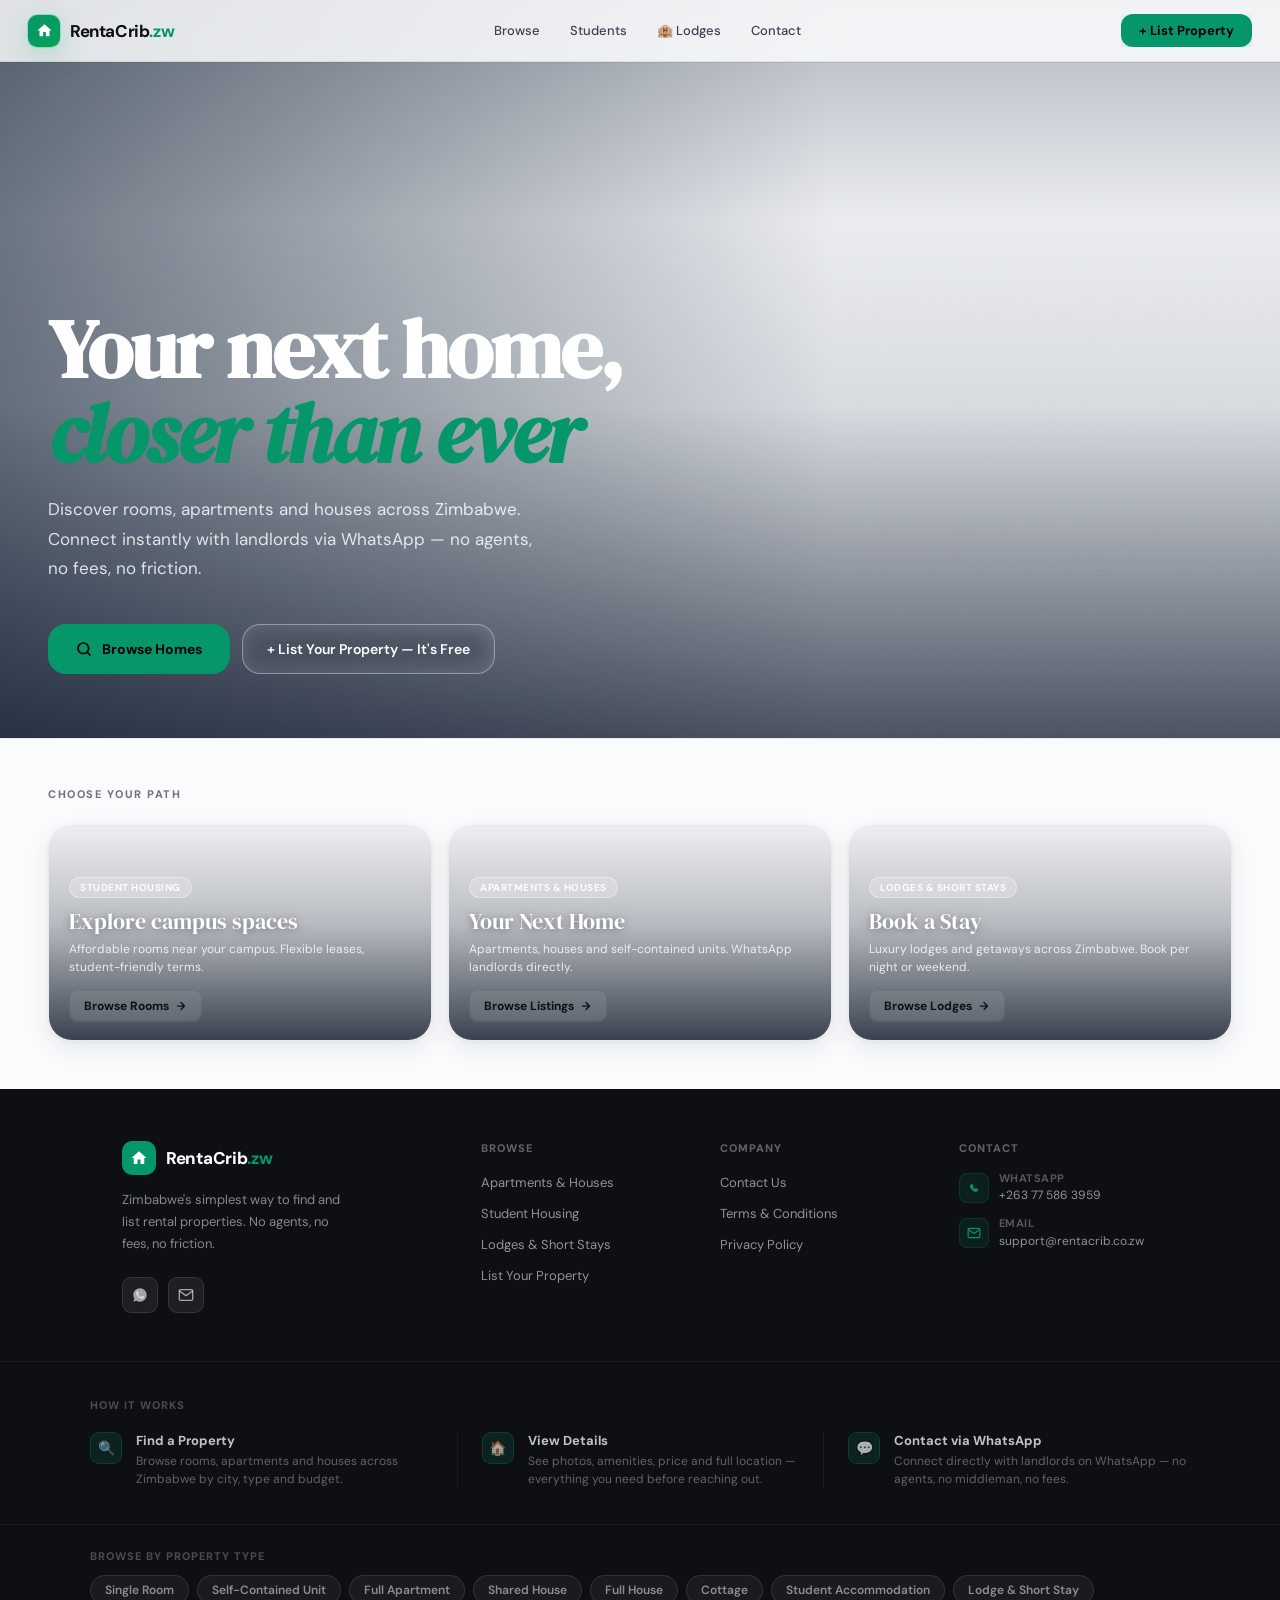
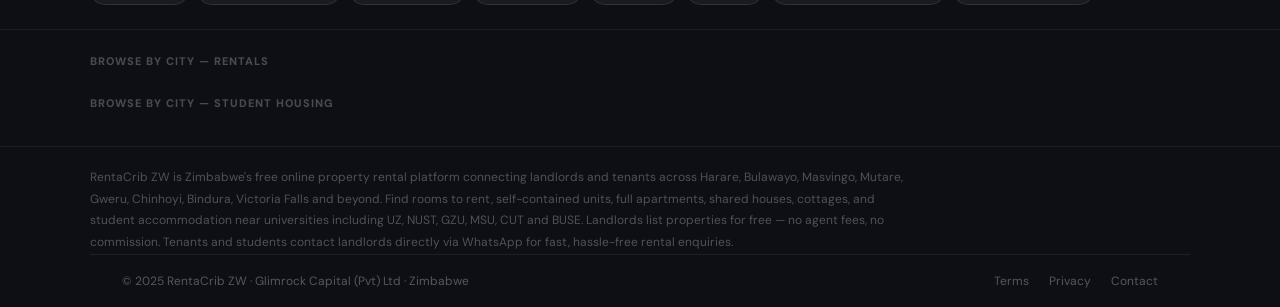
==== commit d71448b0: "Add files via upload" ====
--- a/index.html
+++ b/index.html
@@ -6,3690 +6,7 @@
 <title>RentaCrib ZW — Find Your Home in Zimbabwe</title>
 <link rel="preconnect" href="https://fonts.googleapis.com">
 <link href="https://fonts.googleapis.com/css2?family=DM+Serif+Display:ital@0;1&family=DM+Sans:ital,opsz,wght@0,9..40,300;0,9..40,400;0,9..40,500;0,9..40,600;0,9..40,700;1,9..40,300&display=swap" rel="stylesheet">
-<!-- ══════════ SUPABASE SDK ══════════ -->
-<script src="https://cdn.jsdelivr.net/npm/@supabase/supabase-js@2"></script>
-<script>
-// ── Safe Auth proxy — prevents "Auth is not defined" errors ──
-// Auth is defined later in the file; this proxy queues calls until ready
-window.Auth = new Proxy({}, {
-  get(_, prop) {
-    return (...args) => {
-      if (window._AuthReal) return window._AuthReal[prop]?.(...args);
-      // Queue the call until Auth is ready
-      window._AuthQueue = window._AuthQueue || [];
-      window._AuthQueue.push({ prop, args });
-    };
-  }
-});
-
-// ── Early array declarations so Supabase helpers (defined below) can reference them ──
-// These are re-declared as const further down, but hoisting with var means they share
-// the same global slot and the later const assignments will override the values.
-// Using window properties avoids any re-declaration issues across script blocks.
-if (!window.listings)   window.listings   = [];
-if (!window.myListings) window.myListings = [];
-if (!window.lodges)     window.lodges     = [];
-if (!window.myLodges)   window.myLodges   = [];
-// Make accessible as plain identifiers within this script block
-var listings   = window.listings;
-var myListings = window.myListings;
-var lodges     = window.lodges;
-var myLodges   = window.myLodges;
-// ── RentaCrib Supabase Config ──
-const SUPABASE_URL = 'https://lznwrcgwvecxwqqjsdsi.supabase.co';
-const SUPABASE_KEY = 'eyJhbGciOiJIUzI1NiIsInR5cCI6IkpXVCJ9.eyJpc3MiOiJzdXBhYmFzZSIsInJlZiI6Imx6bndyY2d3dmVjeHdxcWpzZHNpIiwicm9sZSI6ImFub24iLCJpYXQiOjE3ODE5MTAzODUsImV4cCI6MjA5NzQ4NjM4NX0.c3t-aRmLxazWvUAnm63FTvcK57suh-F5VQ8aPnQmFWI';
-const db = supabase.createClient(SUPABASE_URL, SUPABASE_KEY);
-
-// ══════════════════════════════════════
-//  SUPABASE HELPERS
-// ══════════════════════════════════════
-
-// Upload a single photo file to Supabase Storage and return the public URL.
-// Returns null on failure so the listing can still save without a photo.
-async function uploadPhotoToSupabase(file) {
-  if (!file) return null;
-  try {
-    const ext  = file.name.split('.').pop() || 'jpg';
-    const path = `listings/${Date.now()}_${Math.random().toString(36).slice(2)}.${ext}`;
-    const { error: upErr } = await db.storage.from('listing-photos').upload(path, file, { upsert: false });
-    if (upErr) { console.warn('Photo upload error:', upErr.message); return null; }
-    const { data } = db.storage.from('listing-photos').getPublicUrl(path);
-    return data?.publicUrl || null;
-  } catch(e) { console.warn('Photo upload failed:', e); return null; }
-}
-
-// Save a new listing to Supabase
-async function saveListingToSupabase(listing) {
-  try {
-    const locationParts = (listing.location || '').split(',');
-    // Location string format is "suburb, city[, ward]" (built by updateLocPill)
-    // so parts[0]=suburb, parts[1]=city, parts[2]=ward
-    const _suburb = locationParts[0]?.trim() || '';
-    const _city   = locationParts[1]?.trim() || '';
-    const _ward   = locationParts[2]?.trim() || '';
-    const { data, error } = await db.from('properties').insert([{
-      title:               listing.title             || '',
-      city:                _city,
-      suburb:              _suburb,
-      ward:                _ward,
-      type:                listing.type              || '',
-      price:               listing.rent              || 0,
-      bedrooms:            listing.rooms             || 1,
-      description:         listing.desc              || '',
-      whatsapp:            listing.phone             || '',
-      call_phone:          listing.callPhone         || listing.phone || '',
-      amenities:           JSON.stringify(listing.amenities || []),
-      category:            listing.category          || 'tenant',
-      role:                listing.role              || 'tenant',
-      for_who:             JSON.stringify(listing.forWho || ['Anyone']),
-      nearest_university:  listing.nearestUniversity || '',
-      students_per_room:   listing.studentsPerRoom   || '',
-      hourly_rate:         parseFloat(listing.hourlyRate) || 0,
-      day_rate:            parseFloat(listing.dayRate)    || 0,
-      day_from:            listing.dayFrom           || '',
-      day_to:              listing.dayTo             || '',
-      night_rate:          parseFloat(listing.nightRate)  || 0,
-      night_from:          listing.nightFrom         || '',
-      night_to:            listing.nightTo           || '',
-      weekly_rate:         parseFloat(listing.weeklyRate) || 0,
-      status:              listing.draft ? 'draft' : 'active',
-      owner_code:          listing._ownerCode        || '',
-      photo:               listing.photo             || '',
-      photos:              JSON.stringify(listing.photoUrls || []),
-      views:               0
-    }]).select();
-    if (error) { console.warn('Supabase save error:', error.message); return null; }
-    if (data && data[0]) listing._dbId = data[0].id;
-    console.log('✅ Listing saved to Supabase:', data);
-    return data;
-  } catch(e) { console.warn('Supabase save failed:', e); return null; }
-}
-
-// Load landlord's own listings from Supabase by owner_code
-async function loadMyListingsFromSupabase(ownerCode) {
-  if (!ownerCode) return;
-  try {
-    // Use raw fetch to avoid DataCloneError (Headers object postMessage bug in Supabase JS v2)
-    const res = await fetch(
-      `${SUPABASE_URL}/rest/v1/properties?owner_code=eq.${encodeURIComponent(ownerCode)}&order=created_at.desc&select=*`,
-      { headers: { 'apikey': SUPABASE_KEY, 'Authorization': `Bearer ${SUPABASE_KEY}` } }
-    );
-    if (!res.ok) { console.warn('Supabase myListings error:', res.status, res.statusText); return; }
-    const data = await res.json();
-    if (!data || !data.length) return;
-    const remoteOwn = data.map(row => ({
-      id:                  row.id,
-      _dbId:               row.id,
-      _remote:             true,
-      _ownerCode:          row.owner_code          || ownerCode,
-      title:               row.title               || 'Listing',
-      location:            [row.suburb, row.city, row.ward].filter(Boolean).join(', '),
-      type:                row.type                || 'Full House',
-      rent:                row.price               || 0,
-      rooms:               row.bedrooms            || 1,
-      desc:                row.description         || '',
-      phone:               row.whatsapp            || '',
-      whatsapp:            row.whatsapp            || '',
-      callPhone:           row.call_phone          || row.whatsapp || '',
-      amenities:           (() => { try { return JSON.parse(row.amenities || '[]'); } catch(e) { return []; } })(),
-      forWho:              (() => { try { return JSON.parse(row.for_who || '["Anyone"]'); } catch(e) { return ['Anyone']; } })(),
-      role:                row.role                || 'tenant',
-      category:            row.category            || 'tenant',
-      nearestUniversity:   row.nearest_university  || '',
-      studentsPerRoom:     row.students_per_room   || '',
-      hourlyRate:          row.hourly_rate         || '',
-      dayRate:             row.day_rate            || '',
-      dayFrom:             row.day_from            || '',
-      dayTo:               row.day_to              || '',
-      nightRate:           row.night_rate          || '',
-      nightFrom:           row.night_from          || '',
-      nightTo:             row.night_to            || '',
-      weeklyRate:          row.weekly_rate         || '',
-      photo:               (() => {
-        try {
-          const urls = JSON.parse(row.photos || '[]');
-          if (urls && urls[0]) return urls[0];
-        } catch(e) {}
-        return (typeof TYPE_PHOTOS !== 'undefined' && TYPE_PHOTOS[row.type])
-          ? TYPE_PHOTOS[row.type]
-          : 'https://images.unsplash.com/photo-1560448204-e02f11c3d0e2?w=800&q=80&auto=format&fit=crop';
-      })(),
-      photos:              (() => { try { return JSON.parse(row.photos || '[]'); } catch(e) { return []; } })(),
-      listedAt:            new Date(row.created_at).getTime(),
-      verified:            false,
-      views:               row.views               || 0,
-      status:              row.status              || 'active',
-    }));
-    // Merge into myListings and listings
-    const existingIds = new Set(myListings.map(l => l._dbId || l.id));
-    remoteOwn.forEach(r => {
-      if (!existingIds.has(r._dbId)) {
-        myListings.push(r);
-        if (!listings.find(x => x._dbId === r._dbId)) listings.unshift(r);
-      }
-    });
-    console.log(`✅ Loaded ${remoteOwn.length} own listings from Supabase`);
-    if (typeof renderDashboard === 'function') renderDashboard(myListings);
-  } catch(e) { console.warn('loadMyListings failed:', e); }
-}
-
-// Load all listings from Supabase and merge into local array
-async function loadListingsFromSupabase() {
-  try {
-    // Use raw fetch to avoid DataCloneError (Headers object postMessage bug in Supabase JS v2)
-    const res = await fetch(
-      `${SUPABASE_URL}/rest/v1/properties?status=eq.active&order=created_at.desc&select=*`,
-      { headers: { 'apikey': SUPABASE_KEY, 'Authorization': `Bearer ${SUPABASE_KEY}` } }
-    );
-    if (!res.ok) { console.warn('Supabase load error:', res.status, res.statusText); return; }
-    const data = await res.json();
-    if (!data || !data.length) return;
-    // Map Supabase rows → local listing format
-    const remoteListings = data.map(row => ({
-      id:                  row.id,
-      _dbId:               row.id,
-      _remote:             true,
-      title:               row.title               || 'Listing',
-      location:            [row.suburb, row.city, row.ward].filter(Boolean).join(', '),
-      type:                row.type                || 'Full House',
-      rent:                row.price               || 0,
-      rooms:               row.bedrooms            || 1,
-      desc:                row.description         || '',
-      phone:               row.whatsapp            || '',
-      whatsapp:            row.whatsapp            || '',
-      callPhone:           row.call_phone          || row.whatsapp || '',
-      amenities:           (() => { try { return JSON.parse(row.amenities || '[]'); } catch(e) { return []; } })(),
-      forWho:              (() => { try { return JSON.parse(row.for_who || '["Anyone"]'); } catch(e) { return ['Anyone']; } })(),
-      role:                row.role                || 'tenant',
-      category:            row.category            || 'tenant',
-      nearestUniversity:   row.nearest_university  || '',
-      studentsPerRoom:     row.students_per_room   || '',
-      hourlyRate:          row.hourly_rate         || '',
-      dayRate:             row.day_rate            || '',
-      dayFrom:             row.day_from            || '',
-      dayTo:               row.day_to              || '',
-      nightRate:           row.night_rate          || '',
-      nightFrom:           row.night_from          || '',
-      nightTo:             row.night_to            || '',
-      weeklyRate:          row.weekly_rate         || '',
-      photo:               (() => {
-        try {
-          const urls = JSON.parse(row.photos || '[]');
-          if (urls && urls[0]) return urls[0];
-        } catch(e) {}
-        return (typeof TYPE_PHOTOS !== 'undefined' && TYPE_PHOTOS[row.type])
-          ? TYPE_PHOTOS[row.type]
-          : 'https://images.unsplash.com/photo-1560448204-e02f11c3d0e2?w=800&q=80&auto=format&fit=crop';
-      })(),
-      photos:              (() => { try { return JSON.parse(row.photos || '[]'); } catch(e) { return []; } })(),
-      listedAt:            new Date(row.created_at).getTime(),
-      verified:            false,
-      views:               row.views               || 0,
-    }));
-    // Merge into global listings array — avoid duplicates by _dbId
-    const existingDbIds = new Set(listings.filter(l=>l._dbId).map(l=>l._dbId));
-    remoteListings.forEach(r => { if (!existingDbIds.has(r._dbId)) listings.push(r); });
-    console.log(`✅ Loaded ${remoteListings.length} listings from Supabase`);
-    // Re-render if browse is currently visible
-    if (document.getElementById('pg-browse')?.classList.contains('active')) {
-      if (typeof filterListings === 'function') filterListings();
-    }
-  } catch(e) {
-    console.warn('Supabase listings load failed:', e);
-    const _eg = document.getElementById('listingsGrid');
-    if (_eg && _eg.innerHTML.includes('Loading listings')) {
-      _eg.innerHTML = `<div style="grid-column:1/-1;text-align:center;padding:56px 20px;color:var(--text-secondary);font-family:'DM Sans',sans-serif;font-size:14px;"><div style="font-size:32px;margin-bottom:12px;">⚠️</div>Could not load listings. Check your connection and refresh.</div>`;
-    }
-  }
-}
-
-// Save an enquiry to Supabase
-async function saveEnquiryToSupabase(propertyId, tenantName, tenantPhone, message, extras) {
-  // extras is optional: { checkin, checkout, guests, nights, total, special_requests }
-  try {
-    const { error } = await db.from('enquiries').insert([{
-      property_id:      propertyId           || null,
-      tenant_name:      tenantName           || '',
-      tenant_phone:     tenantPhone          || '',
-      message:          message              || '',
-      checkin_date:     (extras && extras.checkin)           || null,
-      checkout_date:    (extras && extras.checkout)          || null,
-      num_guests:       (extras && extras.guests)            ? parseInt(extras.guests) : null,
-      num_nights:       (extras && extras.nights)            ? parseInt(extras.nights) : null,
-      total_cost:       (extras && extras.total)             ? parseFloat(extras.total) : null,
-      special_requests: (extras && extras.special_requests)  || ''
-    }]);
-    if (error) console.warn('Enquiry save error:', error.message);
-    else console.log('✅ Enquiry saved to Supabase');
-  } catch(e) { console.warn('Enquiry save failed:', e); }
-}
-
-// Delete a listing from Supabase
-async function deleteListingFromSupabase(dbId) {
-  if (!dbId) return;
-  try {
-    const { error } = await db.from('properties').delete().eq('id', dbId);
-    if (error) console.warn('Supabase delete error:', error.message);
-    else console.log('✅ Listing deleted from Supabase');
-  } catch(e) { console.warn('Supabase delete failed:', e); }
-}
-
-// ══════════════════════════════════════
-//  LODGE SUPABASE HELPERS
-// ══════════════════════════════════════
-
-// Save a new lodge to Supabase
-async function saveLodgeToSupabase(lodge) {
-  try {
-    const { data, error } = await db.from('lodges').insert([{
-      name:           lodge.name            || '',
-      location:       lodge.location        || '',
-      type:           lodge.type            || '',
-      price_per_night: lodge.pricePerNight  || 0,
-      hourly_rate:    parseFloat(lodge.hourlyRate) || 0,
-      day_rate:       parseInt(lodge.dayRate)      || 0,
-      weekly_rate:    parseInt(lodge.weeklyRate)   || 0,
-      stars:          lodge.stars           || 4,
-      chalets:        lodge.chalets         || 1,
-      max_guests:     lodge.maxGuests       || 10,
-      description:    lodge.desc            || '',
-      whatsapp:       lodge.phone           || '',
-      call_phone:     lodge.callPhone       || lodge.phone || '',
-      features:       JSON.stringify(lodge.features || []),
-      available:      lodge.available !== false,
-      owner_code:     lodge._ownerCode      || '',
-      status:         'active',
-      photos:         JSON.stringify(lodge.photoUrls || []),
-      views:          0
-    }]).select();
-    if (error) { console.warn('Lodge save error:', error.message); return null; }
-    if (data && data[0]) lodge._dbId = data[0].id;
-    console.log('✅ Lodge saved to Supabase:', data);
-    return data;
-  } catch(e) { console.warn('Lodge save failed:', e); return null; }
-}
-
-// ── Broken image fallback ──
-// Called via onerror on every listing/lodge card <img>.
-// Swaps to a 1×1 transparent gif so onerror doesn't re-fire,
-// then applies .img-broken so CSS shows the placeholder.
-// ── XSS sanitiser ──
-// Escapes the five HTML-significant characters so user-supplied strings
-// are safe to interpolate into innerHTML template literals.
-function esc(str) {
-  return String(str == null ? '' : str)
-    .replace(/&/g, '&amp;')
-    .replace(/</g, '&lt;')
-    .replace(/>/g, '&gt;')
-    .replace(/"/g, '&quot;')
-    .replace(/'/g, '&#39;');
-}
-
-function onImgError(el) {
-  el.onerror = null; // prevent infinite loop
-  el.src = 'data:image/svg+xml,' + encodeURIComponent('<svg xmlns="http://www.w3.org/2000/svg" width="400" height="260" viewBox="0 0 400 260"><rect width="400" height="260" fill="#f1f0e8"/><text x="200" y="118" text-anchor="middle" font-family="sans-serif" font-size="36" fill="#b4b2a9">📷</text><text x="200" y="152" text-anchor="middle" font-family="sans-serif" font-size="13" fill="#888780">No photo available</text></svg>');
-  el.classList.add('img-broken');
-}
-
-// Load all lodges from Supabase
-async function loadLodgesFromSupabase() {
-  try {
-    const res = await fetch(
-      `${SUPABASE_URL}/rest/v1/lodges?status=eq.active&order=created_at.desc&select=*`,
-      { headers: { 'apikey': SUPABASE_KEY, 'Authorization': `Bearer ${SUPABASE_KEY}` } }
-    );
-    if (!res.ok) { console.warn('Lodge load error:', res.status); return; }
-    const data = await res.json();
-    if (!data || !data.length) return;
-    const remoteLodges = data.map(row => ({
-      id:            row.id,
-      _dbId:         row.id,
-      _remote:       true,
-      _ownerCode:    row.owner_code      || '',
-      name:          row.name            || 'Lodge',
-      location:      row.location        || '',
-      type:          row.type            || 'Bush Lodge',
-      pricePerNight: row.price_per_night || 0,
-      hourlyRate:    row.hourly_rate     || '',
-      dayRate:       row.day_rate        || '',
-      weeklyRate:    row.weekly_rate     || '',
-      stars:         row.stars           || 4,
-      chalets:       row.chalets         || 1,
-      maxGuests:     row.max_guests      || 10,
-      desc:          row.description     || '',
-      phone:         row.whatsapp        || '',
-      callPhone:     row.call_phone      || row.whatsapp || '',
-      features:      (() => { try { return JSON.parse(row.features || '[]'); } catch(e) { return []; } })(),
-      available:     row.available !== false,
-      photo:         (() => {
-        try {
-          const urls = JSON.parse(row.photos || '[]');
-          if (urls && urls[0]) return urls[0];
-        } catch(e) {}
-        const LODGE_TYPE_PHOTOS = {
-          'Bush Lodge':'https://images.unsplash.com/photo-1489392191049-fc10c97e64b6?w=600&q=80',
-          'Lake Lodge':'https://images.unsplash.com/photo-1590523741831-ab7e8b8f9c7f?w=600&q=80',
-          'Mountain Retreat':'https://images.unsplash.com/photo-1582268611958-ebfd161ef9cf?w=600&q=80',
-          'City Boutique':'https://images.unsplash.com/photo-1445019980597-93fa8acb246c?w=600&q=80',
-          'Safari Camp':'https://images.unsplash.com/photo-1493246507139-91e8fad9978e?w=600&q=80',
-          'Eco Lodge':'https://images.unsplash.com/photo-1540541338287-41700207dee6?w=600&q=80',
-        };
-        return LODGE_TYPE_PHOTOS[row.type] || LODGE_TYPE_PHOTOS['Bush Lodge'];
-      })(),
-    }));
-    const existingIds = new Set(lodges.filter(l=>l._dbId).map(l=>l._dbId));
-    remoteLodges.forEach(r => { if (!existingIds.has(r._dbId)) lodges.push(r); });
-    console.log(`✅ Loaded ${remoteLodges.length} lodges from Supabase`);
-    if (typeof filterLodges === 'function') filterLodges();
-  } catch(e) {
-    console.warn('Lodge load failed:', e);
-    const _eg = document.getElementById('lodgeGrid');
-    if (_eg && _eg.innerHTML.includes('Loading lodges')) {
-      _eg.innerHTML = `<div style="grid-column:1/-1;text-align:center;padding:56px 20px;color:var(--text-secondary);font-family:'DM Sans',sans-serif;font-size:14px;"><div style="font-size:32px;margin-bottom:12px;">⚠️</div>Could not load lodges. Check your connection and refresh.</div>`;
-    }
-  }
-}
-
-// Load owner's own lodges from Supabase
-async function loadMyLodgesFromSupabase(ownerCode) {
-  if (!ownerCode) return;
-  try {
-    const res = await fetch(
-      `${SUPABASE_URL}/rest/v1/lodges?owner_code=eq.${encodeURIComponent(ownerCode)}&order=created_at.desc&select=*`,
-      { headers: { 'apikey': SUPABASE_KEY, 'Authorization': `Bearer ${SUPABASE_KEY}` } }
-    );
-    if (!res.ok) { console.warn('My lodges load error:', res.status); return; }
-    const data = await res.json();
-    if (!data || !data.length) return;
-    const remoteOwn = data.map(row => ({
-      id:            row.id,
-      _dbId:         row.id,
-      _remote:       true,
-      _ownerCode:    row.owner_code      || ownerCode,
-      name:          row.name            || 'Lodge',
-      location:      row.location        || '',
-      type:          row.type            || 'Bush Lodge',
-      pricePerNight: row.price_per_night || 0,
-      hourlyRate:    row.hourly_rate     || '',
-      dayRate:       row.day_rate        || '',
-      weeklyRate:    row.weekly_rate     || '',
-      stars:         row.stars           || 4,
-      chalets:       row.chalets         || 1,
-      maxGuests:     row.max_guests      || 10,
-      desc:          row.description     || '',
-      phone:         row.whatsapp        || '',
-      callPhone:     row.call_phone      || row.whatsapp || '',
-      features:      (() => { try { return JSON.parse(row.features || '[]'); } catch(e) { return []; } })(),
-      available:     row.available !== false,
-      status:        row.status          || 'active',
-      photo:         (() => {
-        try {
-          const urls = JSON.parse(row.photos || '[]');
-          if (urls && urls[0]) return urls[0];
-        } catch(e) {}
-        const LODGE_TYPE_PHOTOS = {
-          'Bush Lodge':'https://images.unsplash.com/photo-1489392191049-fc10c97e64b6?w=600&q=80',
-          'Lake Lodge':'https://images.unsplash.com/photo-1590523741831-ab7e8b8f9c7f?w=600&q=80',
-          'Mountain Retreat':'https://images.unsplash.com/photo-1582268611958-ebfd161ef9cf?w=600&q=80',
-          'City Boutique':'https://images.unsplash.com/photo-1445019980597-93fa8acb246c?w=600&q=80',
-          'Safari Camp':'https://images.unsplash.com/photo-1493246507139-91e8fad9978e?w=600&q=80',
-          'Eco Lodge':'https://images.unsplash.com/photo-1540541338287-41700207dee6?w=600&q=80',
-        };
-        return LODGE_TYPE_PHOTOS[row.type] || LODGE_TYPE_PHOTOS['Bush Lodge'];
-      })(),
-    }));
-    const existingIds = new Set(myLodges.map(l => l._dbId || l.id));
-    remoteOwn.forEach(r => {
-      if (!existingIds.has(r._dbId)) {
-        myLodges.push(r);
-        if (!lodges.find(x => x._dbId === r._dbId)) lodges.push(r);
-      }
-    });
-    console.log(`✅ Loaded ${remoteOwn.length} own lodges from Supabase`);
-  } catch(e) { console.warn('My lodges load failed:', e); }
-}
-
-// Delete a lodge from Supabase
-async function deleteLodgeFromSupabase(dbId) {
-  if (!dbId) return;
-  try {
-    const { error } = await db.from('lodges').delete().eq('id', dbId);
-    if (error) console.warn('Lodge delete error:', error.message);
-    else console.log('✅ Lodge deleted from Supabase');
-  } catch(e) { console.warn('Lodge delete failed:', e); }
-}
-
-// Load on page ready
-window.addEventListener('DOMContentLoaded', () => {
-  // ── Show loading spinners immediately — grids are empty until Supabase responds ──
-  const _spinStyle = "grid-column:1/-1;text-align:center;padding:56px 20px;color:var(--text-secondary);font-family:'DM Sans',sans-serif;font-size:14px;";
-  const _lGrid = document.getElementById('listingsGrid');
-  if (_lGrid) _lGrid.innerHTML = `<div style="${_spinStyle}"><div style="font-size:32px;margin-bottom:12px;">⏳</div>Loading listings…</div>`;
-  const _dGrid = document.getElementById('lodgeGrid');
-  if (_dGrid) _dGrid.innerHTML = `<div style="${_spinStyle}"><div style="font-size:32px;margin-bottom:12px;">⏳</div>Loading lodges…</div>`;
-
-  // Restore locally saved listings first (instant, no network needed)
-  try {
-    const stored = JSON.parse(localStorage.getItem('rc_myListings') || '[]');
-    if (stored.length) {
-      stored.forEach(l => {
-        if (!myListings.find(x => x.id === l.id)) myListings.push(l);
-        if (!listings.find(x => x.id === l.id)) listings.unshift(l);
-      });
-    }
-  } catch(e) {}
-  // Restore locally saved lodges
-  try {
-    const storedLodges = JSON.parse(localStorage.getItem('rc_myLodges') || '[]');
-    if (storedLodges.length) {
-      storedLodges.forEach(l => {
-        if (!myLodges.find(x => x.id === l.id)) myLodges.push(l);
-        if (!lodges.find(x => x.id === l.id)) lodges.push(l);
-      });
-    }
-  } catch(e) {}
-  // Then load from Supabase (network) — ghost purge runs inside the promise chain
-  Promise.all([loadListingsFromSupabase(), loadLodgesFromSupabase()]).then(async () => {
-  // ── Ghost purge: runs after BOTH Supabase fetches complete ──
-  // (previously used a blind 4s timeout which could fire before data arrived)
-  {
-    try {
-      // --- Purge ghost listings ---
-      const storedL = JSON.parse(localStorage.getItem('rc_myListings') || '[]');
-      const remoteDbIds = new Set(listings.filter(l => l._dbId).map(l => String(l._dbId)));
-      // FIX: same issue as lodges — listings with no _dbId are ghosts if Supabase loaded successfully.
-      const supabaseListingsLoaded = listings.filter(l => l._remote).length > 0;
-      const cleanL = storedL.filter(l => {
-        if (l._dbId) return remoteDbIds.has(String(l._dbId));
-        return !supabaseListingsLoaded;
-      });
-      if (cleanL.length !== storedL.length) {
-        localStorage.setItem('rc_myListings', JSON.stringify(cleanL));
-        // Remove ghosts from in-memory arrays
-        const keepIds = new Set(cleanL.map(l => String(l.id)));
-        for (let i = listings.length - 1; i >= 0; i--) {
-          if (!keepIds.has(String(listings[i].id)) && !listings[i]._remote) listings.splice(i, 1);
-        }
-        for (let i = myListings.length - 1; i >= 0; i--) {
-          if (!keepIds.has(String(myListings[i].id)) && !myListings[i]._remote) myListings.splice(i, 1);
-        }
-        console.log(`🧹 Purged ${storedL.length - cleanL.length} ghost listing(s) from localStorage`);
-        if (typeof filterListings === 'function') filterListings();
-        if (typeof renderDashboard === 'function') renderDashboard(myListings);
-      }
-    } catch(e) { console.warn('Listing ghost purge failed:', e); }
-
-    try {
-      // --- Purge ghost lodges ---
-      const storedLodges = JSON.parse(localStorage.getItem('rc_myLodges') || '[]');
-      const remoteLodgeDbIds = new Set(lodges.filter(l => l._dbId).map(l => String(l._dbId)));
-      // FIX: lodges with no _dbId are NOT safe to keep if Supabase loaded successfully (lodges.length > 0).
-      // Previously, missing _dbId meant "keep it" — that caused deleted lodges to persist forever
-      // in the browser of the user who created them (Supabase had no row, _dbId was never written back).
-      // Now: if Supabase returned data, any localStorage lodge with no _dbId is treated as a ghost.
-      const supabaseLoaded = lodges.length > 0;
-      const cleanLodges = storedLodges.filter(l => {
-        if (l._dbId) return remoteLodgeDbIds.has(String(l._dbId)); // must exist in Supabase
-        return !supabaseLoaded; // no _dbId + Supabase loaded = ghost; keep only if network failed
-      });
-      if (cleanLodges.length !== storedLodges.length) {
-        localStorage.setItem('rc_myLodges', JSON.stringify(cleanLodges));
-        // Remove ghosts from in-memory arrays
-        const keepIds = new Set(cleanLodges.map(l => String(l.id)));
-        for (let i = lodges.length - 1; i >= 0; i--) {
-          if (!keepIds.has(String(lodges[i].id)) && !lodges[i]._remote) lodges.splice(i, 1);
-        }
-        for (let i = myLodges.length - 1; i >= 0; i--) {
-          if (!keepIds.has(String(myLodges[i].id)) && !myLodges[i]._remote) myLodges.splice(i, 1);
-        }
-        console.log(`🧹 Purged ${storedLodges.length - cleanLodges.length} ghost lodge(s) from localStorage`);
-        if (typeof filterLodges === 'function') filterLodges();
-      }
-    } catch(e) { console.warn('Lodge ghost purge failed:', e); }
-  }
-  }).catch(e => console.warn('Ghost purge setup failed:', e));
-});
-
-</script>
-<style>
-/* ═══════════════════════════════════════
-   DESIGN TOKENS
-═══════════════════════════════════════ */
-:root {
-  /* Core palette — warm light surfaces */
-  --void: #F4F6F9;
-  --depth1: #FAFBFD;
-  --depth2: #FFFFFF;
-  --depth3: #EDF1F7;
-  --depth4: #E2E8F0;
-  --seam: rgba(15,25,60,0.07);
-  --seam2: rgba(15,25,60,0.11);
-  --seam3: rgba(15,25,60,0.18);
-
-  /* Text — dark ink on light */
-  --text-primary: #0D0F14;
-  --text-secondary: #3D4152;
-  --text-tertiary: #6B7080;
-
-  /* Accent — emerald (slightly deeper for light bg contrast) */
-  --emerald: #059669;
-  --emerald-dim: rgba(5,150,105,0.09);
-  --emerald-mid: rgba(5,150,105,0.20);
-  --emerald-glow: rgba(5,150,105,0.30);
-
-  /* Accent 2 — amber */
-  --amber: #D97706;
-  --amber-dim: rgba(217,119,6,0.10);
-
-  /* Functional */
-  --danger: #DC2626;
-  --blue: #2563EB;
-  --blue-dim: rgba(37,99,235,0.08);
-
-  /* Glass — light frosted */
-  --glass-dark: rgba(255,255,255,0.75);
-  --glass-mid: rgba(255,255,255,0.88);
-  --glass-light: rgba(255,255,255,0.60);
-
-  /* Radius */
-  --r-sm: 8px;
-  --r: 12px;
-  --r-lg: 18px;
-  --r-xl: 24px;
-  --r-2xl: 32px;
-
-  /* Shadows — softer for light mode */
-  --shadow-card: 0 1px 4px rgba(0,0,0,0.06), 0 8px 24px rgba(0,0,0,0.08);
-  --shadow-float: 0 4px 20px rgba(0,0,0,0.10), 0 20px 48px rgba(0,0,0,0.12);
-  --shadow-emerald: 0 8px 28px rgba(5,150,105,0.22);
-}
-
-/* ─── RESET ─── */
-*, *::before, *::after { margin: 0; padding: 0; box-sizing: border-box; }
-html { scroll-behavior: smooth; }
-body {
-  font-family: 'DM Sans', sans-serif;
-  background: var(--void);
-  color: var(--text-primary);
-  min-height: 100vh;
-  overflow-x: hidden;
-  -webkit-font-smoothing: antialiased;
-  -moz-osx-font-smoothing: grayscale;
-}
-img { display: block; max-width: 100%; }
-button { font-family: inherit; }
-::-webkit-scrollbar { width: 4px; }
-::-webkit-scrollbar-track { background: var(--depth3); }
-::-webkit-scrollbar-thumb { background: var(--depth4); border-radius: 4px; }
-
-/* ═══════════════════════════════════════
-   NAV
-═══════════════════════════════════════ */
-nav {
-  position: fixed; top: 0; left: 0; right: 0; z-index: 900;
-  height: 62px;
-  display: flex; align-items: center; justify-content: space-between;
-  padding: 0 28px;
-  background: rgba(255,255,255,0.82);
-  backdrop-filter: blur(28px) saturate(180%);
-  -webkit-backdrop-filter: blur(28px) saturate(180%);
-  border-bottom: 1px solid var(--seam);
-  box-shadow: 0 1px 0 rgba(0,0,0,0.06);
-}
-
-.nav-brand {
-  display: flex; align-items: center; gap: 10px;
-  cursor: pointer; user-select: none;
-}
-.nav-brand-mark {
-  width: 32px; height: 32px; border-radius: 9px;
-  background: linear-gradient(135deg, var(--emerald) 0%, #06A259 100%);
-  display: flex; align-items: center; justify-content: center;
-  box-shadow: 0 0 0 1px rgba(14,203,129,0.3), var(--shadow-emerald);
-  flex-shrink: 0;
-}
-.nav-brand-mark svg { width: 17px; height: 17px; }
-.nav-brand-name {
-  font-size: 17px; font-weight: 700; letter-spacing: -0.4px;
-  color: var(--text-primary);
-}
-.nav-brand-name em { color: var(--emerald); font-style: normal; }
-
-.nav-center { display: flex; align-items: center; gap: 2px; }
-.nav-link {
-  padding: 7px 14px; border-radius: var(--r-sm);
-  font-size: 13px; font-weight: 500; color: var(--text-secondary);
-  background: none; border: none; cursor: pointer;
-  transition: all 0.18s;
-}
-.nav-link:hover { color: var(--text-primary); background: var(--depth3); }
-
-.nav-right { display: flex; align-items: center; gap: 8px; }
-.nav-badge {
-  display: none; padding: 4px 11px; border-radius: 100px;
-  font-size: 11px; font-weight: 700; letter-spacing: 0.2px;
-  border: 1px solid;
-}
-.nb-student { background: var(--blue-dim); color: var(--blue); border-color: rgba(74,144,217,0.25); }
-.nb-tenant { background: var(--amber-dim); color: var(--amber); border-color: rgba(245,166,35,0.25); }
-.nb-landlord { background: var(--emerald-dim); color: var(--emerald); border-color: rgba(14,203,129,0.25); }
-.btn-nav {
-  display: none; padding: 8px 16px; border-radius: var(--r);
-  background: var(--depth3); border: 1px solid var(--seam2);
-  color: var(--text-secondary); font-size: 13px; font-weight: 600;
-  cursor: pointer; transition: all 0.18s;
-}
-.btn-nav:hover { color: var(--text-primary); border-color: var(--seam3); background: var(--depth4); }
-.btn-nav-cta {
-  display: none; padding: 8px 18px; border-radius: var(--r);
-  background: var(--emerald); border: none; color: #000;
-  font-size: 13px; font-weight: 700; cursor: pointer;
-  transition: all 0.2s;
-  box-shadow: var(--shadow-emerald);
-}
-.btn-nav-cta:hover { background: #0BE07A; transform: translateY(-1px); }
-
-/* ═══════════════════════════════════════
-   PAGE SYSTEM
-═══════════════════════════════════════ */
-.page { display: none; }
-.page.active { display: block; animation: pageIn 0.38s cubic-bezier(0.22, 1, 0.36, 1) both; }
-@keyframes pageIn {
-  from { opacity: 0; transform: translateY(12px); }
-  to { opacity: 1; transform: translateY(0); }
-}
-
-/* flex pages */
-#pg-landing, #pg-success {
-  display: none; min-height: 100vh;
-  flex-direction: column; align-items: stretch;
-}
-#pg-landing.active, #pg-success.active {
-  display: flex; animation: pageIn 0.38s cubic-bezier(0.22, 1, 0.36, 1) both;
-}
-
-/* ═══════════════════════════════════════
-   LANDING — HERO
-═══════════════════════════════════════ */
-.hero {
-  position: relative; height: 82vh; min-height: 560px;
-  display: flex; align-items: flex-end; justify-content: flex-start;
-  overflow: hidden;
-}
-
-/* Fullscreen BG photo */
-.hero-photo {
-  position: absolute; inset: 0; z-index: 0;
-  background:
-    url('https://images.unsplash.com/photo-1613490493576-7fde63acd811?w=1920&q=92&auto=format&fit=crop')
-    center / cover no-repeat;
-  transform: scale(1.03);
-  animation: heroZoom 18s ease-in-out infinite alternate;
-}
-@keyframes heroZoom {
-  from { transform: scale(1.03); }
-  to { transform: scale(1.10); }
-}
-
-/* Soft airy hero scrim */
-.hero-scrim {
-  position: absolute; inset: 0; z-index: 1;
-  background:
-    linear-gradient(180deg, rgba(15,30,50,0.28) 0%, rgba(15,30,50,0.02) 30%, rgba(15,30,50,0.10) 55%, rgba(10,20,40,0.72) 100%),
-    linear-gradient(90deg, rgba(10,25,45,0.58) 0%, rgba(10,25,45,0.02) 65%);
-}
-
-/* Film grain overlay */
-.hero-noise {
-  position: absolute; inset: 0; z-index: 2; opacity: 0.025;
-  background-image: url("data:image/svg+xml,%3Csvg xmlns='http://www.w3.org/2000/svg' width='400' height='400'%3E%3Cfilter id='n'%3E%3CfeTurbulence type='fractalNoise' baseFrequency='0.75' numOctaves='4' stitchTiles='stitch'/%3E%3C/filter%3E%3Crect width='400' height='400' filter='url(%23n)' opacity='1'/%3E%3C/svg%3E");
-  pointer-events: none;
-}
-
-/* Status bar at very top of hero */
-.hero-topbar {
-  position: absolute; top: 80px; left: 48px; right: 48px;
-  z-index: 5;
-  display: flex; align-items: center; justify-content: flex-end;
-}
-.hero-live-badge {
-  display: flex; align-items: center; gap: 8px;
-  background: rgba(255,255,255,0.22); backdrop-filter: blur(16px);
-  border: 1px solid rgba(255,255,255,0.35);
-  padding: 8px 16px; border-radius: 100px;
-  font-size: 12px; font-weight: 600; color: rgba(255,255,255,0.95);
-}
-.live-dot {
-  width: 7px; height: 7px; border-radius: 50%; background: var(--emerald);
-  box-shadow: 0 0 8px var(--emerald); animation: livePulse 2s ease-in-out infinite;
-}
-@keyframes livePulse { 0%,100% { opacity: 1; } 50% { opacity: 0.4; } }
-.hero-stats-bar {
-  display: flex; gap: 2px;
-  background: rgba(255,255,255,0.22); backdrop-filter: blur(16px);
-  border: 1px solid rgba(255,255,255,0.35); border-radius: 12px; overflow: hidden;
-}
-.hstat {
-  padding: 8px 18px; text-align: center;
-  border-right: 1px solid rgba(255,255,255,0.2);
-}
-.hstat:last-child { border-right: none; }
-.hstat-num { font-size: 15px; font-weight: 700; color: #ffffff; display: block; }
-.hstat-label { font-size: 10px; font-weight: 600; color: rgba(255,255,255,0.75); letter-spacing: 0.4px; }
-
-/* Main hero content — bottom left */
-.hero-content {
-  position: relative; z-index: 5;
-  padding: 0 48px 64px;
-  max-width: 720px;
-}
-.hero-eyebrow {
-  display: inline-flex; align-items: center; gap: 8px;
-  background: var(--emerald-dim); border: 1px solid var(--emerald-mid);
-  backdrop-filter: blur(12px);
-  padding: 6px 14px; border-radius: 100px;
-  font-size: 12px; font-weight: 700; color: var(--emerald);
-  letter-spacing: 0.3px; margin-bottom: 22px;
-  text-transform: uppercase;
-}
-.hero-title {
-  font-family: 'DM Serif Display', serif;
-  font-size: clamp(44px, 6.5vw, 84px);
-  line-height: 1.01; letter-spacing: -2px;
-  color: #FFFFFF;
-  margin-bottom: 20px;
-}
-.hero-title-italic { font-style: italic; color: var(--emerald); }
-.hero-sub {
-  font-size: clamp(15px, 1.8vw, 17px); color: rgba(255,255,255,0.82);
-  line-height: 1.75; font-weight: 400;
-  max-width: 500px; margin-bottom: 40px;
-}
-
-/* Search pill — glassy floating bar */
-.hero-searchbar {
-  display: flex; align-items: center; gap: 0;
-  background: rgba(255,255,255,0.88);
-  backdrop-filter: blur(32px) saturate(200%);
-  border: 1px solid rgba(255,255,255,0.6);
-  border-radius: 16px; overflow: hidden;
-  box-shadow: 0 8px 40px rgba(0,0,0,0.25);
-  max-width: 580px;
-}
-.hsb-field {
-  flex: 1; padding: 14px 18px;
-  display: flex; flex-direction: column; gap: 2px;
-  border-right: 1px solid rgba(0,0,0,0.08);
-  cursor: pointer; transition: background 0.15s;
-}
-.hsb-field:hover { background: rgba(0,0,0,0.03); }
-.hsb-field-label {
-  font-size: 9px; font-weight: 800; text-transform: uppercase;
-  letter-spacing: 1.2px; color: var(--text-tertiary);
-}
-.hsb-field-val {
-  font-size: 13px; font-weight: 500; color: var(--text-primary);
-}
-.hsb-field select {
-  background: transparent; border: none; outline: none;
-  font-family: 'DM Sans', sans-serif; font-size: 13px; font-weight: 500;
-  color: var(--text-primary); cursor: pointer; appearance: none; width: 100%;
-}
-.hsb-field select option { background: #fff; color: #0D0F14; }
-.hsb-btn {
-  background: var(--emerald); border: none; color: #000;
-  padding: 0 28px; height: 100%; min-height: 62px;
-  display: flex; align-items: center; gap: 10px;
-  font-family: 'DM Sans', sans-serif;
-  font-size: 14px; font-weight: 700;
-  cursor: pointer; transition: all 0.2s;
-  white-space: nowrap; flex-shrink: 0;
-}
-.hsb-btn:hover { background: #0BE07A; }
-.hsb-btn svg { width: 16px; height: 16px; }
-
-/* Role cards strip below hero */
-.hero-role-strip {
-  padding: 48px; background: var(--depth1);
-  border-top: 1px solid var(--seam);
-}
-.hrs-label {
-  font-size: 11px; font-weight: 700; text-transform: uppercase;
-  letter-spacing: 1.5px; color: var(--text-tertiary);
-  margin-bottom: 24px;
-}
-.role-cards {
-  display: grid; grid-template-columns: repeat(3, 1fr);
-  gap: 16px;
-}
-.rc {
-  position: relative; border-radius: var(--r-xl); overflow: hidden;
-  cursor: pointer; transition: transform 0.3s cubic-bezier(0.22,1,0.36,1), box-shadow 0.3s;
-  box-shadow: var(--shadow-card);
-  aspect-ratio: 16/9; min-height: 180px;
-  border: 1px solid var(--seam);
-}
-.rc:hover { transform: translateY(-5px) scale(1.01); box-shadow: var(--shadow-float); }
-.rc-photo {
-  position: absolute; inset: 0;
-  background-size: cover; background-position: center;
-  transition: transform 0.5s cubic-bezier(0.22,1,0.36,1);
-}
-.rc:hover .rc-photo { transform: scale(1.07); }
-.rc-scrim {
-  position: absolute; inset: 0;
-  background: linear-gradient(to top, rgba(15,25,40,0.82) 0%, rgba(15,25,40,0.28) 55%, rgba(15,25,40,0.06) 100%);
-}
-.rc-content {
-  position: absolute; bottom: 0; left: 0; right: 0;
-  padding: 18px 20px;
-}
-.rc-tag {
-  display: inline-block;
-  background: rgba(255,255,255,0.22); backdrop-filter: blur(12px);
-  border: 1px solid rgba(255,255,255,0.40);
-  padding: 3px 10px; border-radius: 100px;
-  font-size: 10px; font-weight: 700; color: rgba(255,255,255,0.95);
-  text-transform: uppercase; letter-spacing: 0.5px; margin-bottom: 8px;
-}
-.rc-title {
-  font-family: 'DM Serif Display', serif;
-  font-size: 22px; color: #FFFFFF; margin-bottom: 4px;
-  font-weight: 400; text-shadow: 0 1px 8px rgba(0,0,0,0.4);
-}
-.rc-desc { font-size: 12px; color: rgba(255,255,255,0.82); line-height: 1.5; margin-bottom: 14px; }
-.rc-cta {
-  display: inline-flex; align-items: center; gap: 6px;
-  background: rgba(255,255,255,0.1); backdrop-filter: blur(10px);
-  border: 1px solid var(--seam2);
-  color: var(--text-primary); padding: 7px 14px; border-radius: 8px;
-  font-size: 12px; font-weight: 700; cursor: pointer; border-style: solid;
-  transition: all 0.2s; font-family: 'DM Sans', sans-serif;
-}
-.rc-cta:hover { background: var(--emerald); border-color: var(--emerald); color: #000; }
-.rc-cta svg { width: 12px; height: 12px; }
-
-/* Trust strip */
-/* ═══════════════════════════════════════
-   BROWSE PAGE
-═══════════════════════════════════════ */
-#pg-browse { background: var(--depth1); padding-top: 62px; min-height: 100vh; }
-
-.browse-banner {
-  position: relative; height: 200px; overflow: hidden;
-  display: flex; align-items: flex-end;
-}
-.browse-banner-bg {
-  position: absolute; inset: 0;
-  background: url('https://images.unsplash.com/photo-1486325212027-8081e485255e?w=1600&q=80&auto=format&fit=crop') center/cover;
-  filter: brightness(0.55) saturate(0.75);
-}
-.browse-banner-overlay {
-  position: absolute; inset: 0;
-  background: linear-gradient(to right, rgba(10,25,45,0.55) 0%, rgba(10,25,45,0.15) 60%, transparent 100%);
-}
-.browse-banner-content {
-  position: relative; z-index: 1; padding: 24px 32px 28px; width: 100%;
-}
-.browse-banner-title {
-  font-family: 'DM Serif Display', serif;
-  font-size: 28px; color: #ffffff; font-weight: 400;
-  letter-spacing: -0.5px; margin-bottom: 4px;
-}
-.browse-banner-sub { font-size: 13px; color: rgba(255,255,255,0.7); font-weight: 400; }
-
-/* Filters */
-.filter-strip {
-  background: var(--depth2); border-bottom: 1px solid var(--seam);
-  padding: 14px 28px; display: flex; gap: 8px; align-items: center;
-  overflow-x: auto; scrollbar-width: none; position: sticky; top: 62px; z-index: 100;
-  box-shadow: 0 2px 8px rgba(0,0,0,0.05);
-}
-.filter-strip::-webkit-scrollbar { display: none; }
-.fselect {
-  flex-shrink: 0; appearance: none;
-  background: var(--depth3); border: 1px solid var(--seam2);
-  color: var(--text-secondary); border-radius: 100px;
-  padding: 8px 30px 8px 14px; font-family: 'DM Sans', sans-serif;
-  font-size: 13px; font-weight: 500; cursor: pointer; outline: none;
-  background-image: url("data:image/svg+xml,%3Csvg xmlns='http://www.w3.org/2000/svg' width='10' height='6' viewBox='0 0 10 6'%3E%3Cpath d='M1 1l4 4 4-4' stroke='%236B7080' stroke-width='1.5' fill='none' stroke-linecap='round'/%3E%3C/svg%3E");
-  background-repeat: no-repeat; background-position: right 11px center;
-  transition: all 0.18s;
-}
-.fselect:hover { border-color: var(--seam3); color: var(--text-primary); background-color: var(--depth4); }
-.fselect:focus { border-color: var(--emerald); box-shadow: 0 0 0 3px var(--emerald-dim); }
-.fselect option { background: #fff; color: #0D0F14; }
-.result-chip {
-  margin-left: auto; flex-shrink: 0;
-  background: var(--emerald-dim); border: 1px solid var(--emerald-mid);
-  color: var(--emerald); padding: 6px 14px; border-radius: 100px;
-  font-size: 12px; font-weight: 700; white-space: nowrap;
-}
-
-/* Grid */
-.listings-grid {
-  display: grid; grid-template-columns: repeat(auto-fill, minmax(320px, 1fr));
-  gap: 20px; padding: 28px 28px 60px;
-  max-width: 1440px; margin: 0 auto;
-}
-.lcard {
-  background: var(--depth2); border: 1px solid var(--seam);
-  border-radius: var(--r-xl); overflow: hidden; cursor: pointer;
-  transition: transform 0.28s cubic-bezier(0.22,1,0.36,1), box-shadow 0.28s, border-color 0.28s;
-  box-shadow: var(--shadow-card);
-}
-.lcard:hover { transform: translateY(-5px); box-shadow: var(--shadow-float); border-color: var(--seam2); }
-
-/* Card Photo */
-.lcard-photo {
-  position: relative; height: 200px; overflow: hidden;
-  background: var(--depth3);
-}
-.lcard-photo img {
-  width: 100%; height: 100%; object-fit: cover;
-  transition: transform 0.5s cubic-bezier(0.22,1,0.36,1);
-}
-.lcard:hover .lcard-photo img { transform: scale(1.06); }
-/* ── Broken / missing image fallback ── */
-img.img-broken {
-  object-fit: none !important;
-  background: var(--depth3) !important;
-  color: transparent;
-  position: relative;
-}
-img.img-broken::after {
-  content: '🏠\A Photo unavailable';
-  white-space: pre;
-  position: absolute; inset: 0;
-  display: flex; align-items: center; justify-content: center;
-  flex-direction: column; gap: 6px;
-  font-size: 13px; color: var(--text-tertiary);
-  font-family: 'DM Sans', sans-serif;
-  text-align: center;
-  background: var(--depth3);
-}
-/* Thumbnail variant (dashboard rows) */
-img.img-broken.my-thumb {
-  background: var(--depth3) !important;
-}
-.lcard-photo-grad {
-  position: absolute; inset: 0;
-  background: linear-gradient(to top, rgba(15,25,40,0.38) 0%, rgba(15,25,40,0.04) 50%, transparent 100%),
-              linear-gradient(to bottom, rgba(15,25,40,0.18) 0%, transparent 35%);
-}
-.lcard-badges {
-  position: absolute; top: 12px; left: 12px; display: flex; gap: 6px; z-index: 2;
-}
-.lbadge-verified {
-  display: flex; align-items: center; gap: 5px;
-  background: var(--emerald); backdrop-filter: blur(10px);
-  color: #fff; padding: 4px 10px; border-radius: 100px;
-  font-size: 10px; font-weight: 800; letter-spacing: 0.2px;
-}
-.lbadge-listed-ago {
-  display: inline-flex; align-items: center; gap: 4px;
-  background: rgba(30,30,30,0.72); backdrop-filter: blur(8px);
-  border: 1px solid rgba(255,255,255,0.18);
-  padding: 3px 10px; border-radius: 100px;
-  font-size: 10px; font-weight: 600; color: rgba(255,255,255,0.92);
-  margin-bottom: 6px; letter-spacing: 0.2px;
-}
-.lbadge-type {
-  background: rgba(255,255,255,0.26); backdrop-filter: blur(10px);
-  border: 1px solid rgba(255,255,255,0.45); color: rgba(255,255,255,0.96);
-  padding: 4px 10px; border-radius: 100px; font-size: 10px; font-weight: 600;
-}
-/* Card Body */
-.lcard-body { padding: 18px 20px 20px; }
-.lcard-loc {
-  font-size: 11px; font-weight: 700; text-transform: uppercase;
-  letter-spacing: 0.8px; color: var(--text-tertiary);
-  display: flex; align-items: center; gap: 5px; margin-bottom: 6px;
-}
-.lcard-loc svg { width: 10px; height: 10px; color: var(--emerald); flex-shrink: 0; }
-.lcard-title {
-  font-family: 'DM Serif Display', serif;
-  font-size: 18px; font-weight: 400; color: var(--text-primary);
-  line-height: 1.25; letter-spacing: -0.2px; margin-bottom: 12px;
-}
-.lcard-tags { display: flex; flex-wrap: wrap; gap: 5px; margin-bottom: 14px; }
-.ltag {
-  background: var(--depth3); border: 1px solid var(--seam2);
-  color: var(--text-secondary); padding: 4px 10px; border-radius: 6px;
-  font-size: 11px; font-weight: 600;
-}
-.lcard-footer {
-  display: flex; align-items: center; justify-content: space-between;
-  padding-top: 14px; border-top: 1px solid var(--seam);
-}
-.lcard-price {
-  font-family: 'DM Serif Display', serif;
-  font-size: 24px; color: var(--emerald); letter-spacing: -0.5px;
-}
-.lcard-price sub { font-family: 'DM Sans', sans-serif; font-size: 12px; font-weight: 400; color: var(--text-tertiary); vertical-align: baseline; }
-.lcard-avail { font-size: 12px; color: var(--text-tertiary); font-weight: 500; }
-
-/* ═══════════════════════════════════════
-   SHARED PAGE SHELL
-═══════════════════════════════════════ */
-#pg-detail, #pg-landlord, #pg-mylistings {
-  background: var(--void); padding-top: 62px; min-height: 100vh;
-}
-#pg-success {
-  background: var(--void); align-items: center; justify-content: center;
-  padding: 80px 24px 40px; text-align: center; min-height: 100vh;
-}
-
-/* ═══════════════════════════════════════
-   DETAIL PAGE
-═══════════════════════════════════════ */
-.detail-hero {
-  position: relative; height: 340px; overflow: hidden;
-  background: var(--depth3); border-radius: 0;
-}
-.detail-hero img {
-  width: 100%; height: 100%; object-fit: cover;
-  animation: heroZoom 20s ease-in-out infinite alternate;
-}
-.detail-hero-scrim {
-  position: absolute; inset: 0;
-  background: linear-gradient(to top, var(--void) 0%, rgba(244,246,249,0.18) 38%, transparent 100%);
-}
-.detail-hero-badges {
-  position: absolute; top: 20px; left: 24px;
-  display: flex; gap: 8px; z-index: 2;
-}
-
-.detail-layout {
-  max-width: 860px; margin: 0 auto; padding: 0 24px 140px;
-}
-
-/* White info card sits on top of faded hero */
-.detail-top-section {
-  background: var(--depth2);
-  border: 1px solid var(--seam);
-  border-radius: var(--r-xl);
-  padding: 24px 24px 20px;
-  margin-top: -36px; position: relative; z-index: 2;
-  box-shadow: var(--shadow-float);
-  margin-bottom: 20px;
-}
-.detail-top-row {
-  display: flex; justify-content: space-between; align-items: flex-start; gap: 20px;
-}
-.detail-title {
-  font-family: 'DM Serif Display', serif;
-  font-size: clamp(20px, 4vw, 30px); font-weight: 400;
-  letter-spacing: -0.6px; line-height: 1.2; color: var(--text-primary);
-  flex: 1;
-}
-.detail-price-block { text-align: right; flex-shrink: 0; }
-.detail-price {
-  font-family: 'DM Serif Display', serif;
-  font-size: 34px; color: var(--emerald);
-  letter-spacing: -1px; display: block;
-}
-.detail-price-note { font-size: 12px; color: var(--text-tertiary); font-weight: 500; margin-top: 2px; }
-.detail-meta { display: flex; flex-wrap: wrap; gap: 8px; margin-top: 16px; padding-top: 16px; border-top: 1px solid var(--seam); }
-.dmeta {
-  display: flex; align-items: center; gap: 7px;
-  background: var(--depth3); border: 1px solid var(--seam);
-  padding: 7px 13px; border-radius: 100px;
-  font-size: 13px; font-weight: 500; color: var(--text-secondary);
-}
-.dmeta svg { width: 13px; height: 13px; color: var(--emerald); flex-shrink: 0; }
-.dmeta strong { color: var(--text-primary); }
-
-/* Section cards match listing cards */
-.detail-section {
-  background: var(--depth2); border: 1px solid var(--seam);
-  border-radius: var(--r-xl); padding: 22px 24px;
-  box-shadow: var(--shadow-card); margin-bottom: 16px;
-}
-.detail-section-label {
-  font-size: 10px; font-weight: 800; text-transform: uppercase;
-  letter-spacing: 1.5px; color: var(--text-tertiary);
-  margin-bottom: 16px; display: flex; align-items: center; gap: 8px;
-}
-.detail-section-label::after { content: ''; flex: 1; height: 1px; background: var(--seam); }
-.amenity-wrap { display: flex; flex-wrap: wrap; gap: 8px; }
-.amenity-pill {
-  display: flex; align-items: center; gap: 8px;
-  background: var(--depth3); border: 1px solid var(--seam);
-  padding: 8px 15px; border-radius: 100px;
-  font-size: 13px; font-weight: 500; color: var(--text-secondary);
-  transition: all 0.18s;
-}
-.amenity-pill.has {
-  background: var(--emerald-dim); border-color: var(--emerald-mid); color: var(--emerald);
-}
-.amenity-pill.has::before {
-  content: ''; width: 6px; height: 6px; border-radius: 50%; background: var(--emerald); flex-shrink: 0;
-}
-.detail-desc {
-  font-size: 15px; color: var(--text-secondary); line-height: 1.85; font-weight: 400;
-}
-
-/* Contact bar */
-.contact-bar {
-  position: fixed; bottom: 0; left: 0; right: 0; z-index: 500;
-  background: rgba(255,255,255,0.96); backdrop-filter: blur(24px);
-  border-top: 1px solid var(--seam);
-  padding: 12px 20px; display: flex; gap: 10px;
-  box-shadow: 0 -4px 24px rgba(0,0,0,0.07);
-  /* Prevent overlap on very small screens */
-  flex-wrap: nowrap; align-items: stretch;
-}
-.btn-whatsapp {
-  flex: 1; min-width: 0; background: #16a34a; color: #fff; border: none;
-  border-radius: var(--r); padding: 14px 10px;
-  font-family: 'DM Sans', sans-serif; font-size: 14px; font-weight: 700;
-  cursor: pointer; display: flex; align-items: center; justify-content: center; gap: 9px;
-  transition: all 0.2s; box-shadow: 0 4px 16px rgba(22,163,74,0.25);
-  white-space: nowrap; overflow: hidden;
-}
-.btn-whatsapp:hover { background: #15803d; transform: translateY(-1px); }
-.btn-call {
-  flex: 1; min-width: 0; background: var(--depth3); color: var(--text-primary);
-  border: 1px solid var(--seam2); border-radius: var(--r); padding: 14px 10px;
-  font-family: 'DM Sans', sans-serif; font-size: 14px; font-weight: 700;
-  cursor: pointer; display: flex; align-items: center; justify-content: center; gap: 9px;
-  transition: all 0.2s; white-space: nowrap; overflow: hidden;
-}
-.btn-call:hover { background: var(--depth4); border-color: var(--seam3); transform: translateY(-1px); }
-
-/* ═══════════════════════════════════════
-   LANDLORD FLOW
-═══════════════════════════════════════ */
-.flow-progress-bar {
-  position: sticky; top: 62px; z-index: 200;
-  background: rgba(255,255,255,0.95); backdrop-filter: blur(20px);
-  border-bottom: 1px solid var(--seam);
-  padding: 14px 24px;
-  box-shadow: 0 2px 8px rgba(0,0,0,0.04);
-}
-.fpb-top { display: flex; justify-content: space-between; align-items: center; margin-bottom: 10px; }
-.fpb-label { font-size: 13px; font-weight: 700; color: var(--text-primary); }
-.fpb-count { font-size: 12px; color: var(--text-tertiary); font-weight: 500; }
-.fpb-track { height: 3px; background: var(--seam2); border-radius: 100px; overflow: hidden; }
-.fpb-fill {
-  height: 100%; background: linear-gradient(90deg, var(--emerald), #22c55e);
-  border-radius: 100px; transition: width 0.5s cubic-bezier(0.22,1,0.36,1);
-}
-
-.flow-body { max-width: 680px; margin: 0 auto; padding: 0 20px; }
-.fstep { display: none; padding: 28px 0 100px; }
-.fstep.active { display: block; animation: pageIn 0.3s cubic-bezier(0.22,1,0.36,1); }
-.fstep-title {
-  font-family: 'DM Serif Display', serif;
-  font-size: 26px; font-weight: 400; letter-spacing: -0.4px;
-  color: var(--text-primary); margin-bottom: 4px;
-}
-.fstep-sub { font-size: 14px; color: var(--text-tertiary); margin-bottom: 24px; line-height: 1.55; font-weight: 400; }
-
-
-/* Step 2 category badge */
-.fs2-cat-badge {
-  display: inline-flex; align-items: center;
-  background: var(--emerald-dim); border: 1px solid var(--emerald-mid);
-  color: var(--emerald); font-size: 12px; font-weight: 700;
-  padding: 5px 14px; border-radius: 100px;
-  margin-bottom: 20px; letter-spacing: 0.2px;
-}
-.fs2-cat-badge:empty { display: none; }
-
-/* Type group sections */
-.type-group { margin-bottom: 24px; }
-.type-group:last-child { margin-bottom: 0; }
-
-.type-group-heading {
-  display: flex; align-items: center; gap: 10px;
-  margin-bottom: 12px;
-  font-size: 10px; font-weight: 800;
-  text-transform: uppercase; letter-spacing: 1.4px;
-  color: var(--text-tertiary);
-}
-.type-group-heading span { white-space: nowrap; }
-.type-group-heading::after {
-  content: ''; flex: 1; height: 1px; background: var(--seam2);
-}
-
-.type-group-cards {
-  display: grid;
-  grid-template-columns: repeat(3, 1fr);
-  gap: 10px;
-}
-@media (max-width: 540px) {
-  .type-group-cards { grid-template-columns: repeat(2, 1fr); }
-}
-
-/* Emoji row inside tcard */
-.tcard-emoji-row { margin-bottom: 4px; }
-.tcard-emoji { font-size: 18px; line-height: 1; }
-
-/* TYPE CARDS — match lcard style */
-.type-grid { display: flex; flex-direction: column; gap: 0; }
-.tcard {
-  background: var(--depth2); border: 1.5px solid var(--seam);
-  border-radius: var(--r-lg); overflow: hidden; cursor: pointer;
-  transition: all 0.25s cubic-bezier(0.22,1,0.36,1);
-  box-shadow: var(--shadow-card);
-}
-.tcard:hover { transform: translateY(-4px); box-shadow: var(--shadow-float); border-color: var(--seam2); }
-.tcard.selected {
-  border-color: var(--emerald);
-  box-shadow: 0 0 0 3px var(--emerald-dim), var(--shadow-float);
-  transform: translateY(-4px);
-}
-.tcard-photo { width: 100%; height: 110px; object-fit: cover; background: var(--depth3); display: block; }
-.tcard-body { padding: 12px 14px 14px; }
-.tcard-name { font-size: 13px; font-weight: 700; color: var(--text-primary); margin-bottom: 2px; }
-.tcard-desc { font-size: 11px; color: var(--text-tertiary); font-weight: 400; }
-.tcard.selected .tcard-name { color: var(--emerald); }
-
-/* Category card tab-pill & link hint */
-.catcard-tab-pill {
-  display: inline-flex; align-items: center;
-  background: rgba(255,255,255,0.22); backdrop-filter: blur(12px);
-  border: 1px solid rgba(255,255,255,0.40);
-  padding: 3px 10px; border-radius: 100px;
-  font-size: 10px; font-weight: 700; color: rgba(255,255,255,0.95);
-  text-transform: uppercase; letter-spacing: 0.5px;
-  margin-bottom: 8px; width: fit-content;
-}
-.catcard-link-hint {
-  display: inline-flex; align-items: center; gap: 5px;
-  margin-top: 10px;
-  background: rgba(255,255,255,0.12); backdrop-filter: blur(8px);
-  border: 1px solid rgba(255,255,255,0.22);
-  padding: 4px 10px; border-radius: 100px;
-  font-size: 10px; color: rgba(255,255,255,0.80);
-  font-weight: 500; width: fit-content;
-}
-.catcard-link-hint strong { color: rgba(255,255,255,0.95); font-weight: 700; }
-.catcard-link-hint svg { flex-shrink: 0; opacity: 0.7; }
-.catcard.selected .catcard-link-hint {
-  background: rgba(5,150,105,0.28); border-color: var(--emerald-mid);
-  color: rgba(255,255,255,0.95);
-}
-
-/* CATEGORY SUGGESTION CARDS — Step 1 */
-.cat-grid {
-  display: grid;
-  grid-template-columns: repeat(3, 1fr);
-  gap: 14px;
-  margin-bottom: 4px;
-}
-@media (max-width: 540px) {
-  .cat-grid { grid-template-columns: 1fr; }
-}
-.catcard {
-  position: relative;
-  border-radius: var(--r-lg);
-  overflow: hidden;
-  cursor: pointer;
-  aspect-ratio: 3/4;
-  min-height: 180px;
-  border: 2px solid transparent;
-  box-shadow: var(--shadow-card);
-  transition: transform 0.28s cubic-bezier(0.22,1,0.36,1), box-shadow 0.28s, border-color 0.2s;
-}
-.catcard:hover { transform: translateY(-5px) scale(1.02); box-shadow: var(--shadow-float); }
-.catcard.selected {
-  border-color: var(--emerald);
-  box-shadow: 0 0 0 3px var(--emerald-dim), var(--shadow-float);
-  transform: translateY(-5px) scale(1.02);
-}
-.catcard-photo {
-  position: absolute; inset: 0;
-  background-size: cover; background-position: center;
-  transition: transform 0.5s cubic-bezier(0.22,1,0.36,1);
-}
-.catcard:hover .catcard-photo,
-.catcard.selected .catcard-photo { transform: scale(1.07); }
-.catcard-scrim {
-  position: absolute; inset: 0;
-  background: linear-gradient(to top, rgba(5,20,40,0.88) 0%, rgba(5,20,40,0.30) 55%, rgba(5,20,40,0.05) 100%);
-}
-.catcard-body {
-  position: absolute; bottom: 0; left: 0; right: 0;
-  padding: 18px 16px 20px;
-  display: flex; flex-direction: column; gap: 4px;
-}
-.catcard-emoji {
-  font-size: 26px; line-height: 1;
-  margin-bottom: 6px;
-  filter: drop-shadow(0 2px 6px rgba(0,0,0,0.4));
-}
-.catcard-name {
-  font-size: 15px; font-weight: 700;
-  color: #fff;
-  letter-spacing: -0.2px;
-  text-shadow: 0 1px 8px rgba(0,0,0,0.5);
-}
-.catcard.selected .catcard-name { color: var(--emerald); }
-.catcard-desc {
-  font-size: 11px; color: rgba(255,255,255,0.82);
-  line-height: 1.45; font-weight: 400;
-}
-
-/* Type grid header (back button + label) */
-.type-grid-header {
-  display: flex; align-items: center; justify-content: space-between;
-  margin-bottom: 14px;
-}
-.type-grid-back {
-  display: inline-flex; align-items: center; gap: 6px;
-  background: var(--depth3); border: 1px solid var(--seam2);
-  border-radius: var(--r-sm); padding: 6px 12px;
-  font-family: 'DM Sans', sans-serif; font-size: 12px; font-weight: 600;
-  color: var(--text-secondary); cursor: pointer;
-  transition: all 0.18s;
-}
-.type-grid-back:hover { background: var(--depth4); border-color: var(--seam3); color: var(--text-primary); }
-.type-grid-cat-label {
-  font-size: 11px; font-weight: 700; text-transform: uppercase;
-  letter-spacing: 1px; color: var(--emerald); opacity: 0.9;
-}
-
-/* WHO CARDS */
-.who-grid { display: grid; grid-template-columns: repeat(2, 1fr); gap: 12px; }
-.wcard {
-  background: var(--depth2); border: 1.5px solid var(--seam);
-  border-radius: var(--r-lg); overflow: hidden;
-  cursor: pointer; display: flex; flex-direction: column;
-  transition: all 0.22s cubic-bezier(0.22,1,0.36,1);
-  box-shadow: var(--shadow-card); position: relative;
-}
-.wcard:hover { border-color: var(--seam2); transform: translateY(-3px); box-shadow: var(--shadow-float); }
-.wcard.selected { border-color: var(--emerald); box-shadow: 0 0 0 3px var(--emerald-dim), var(--shadow-float); transform: translateY(-3px); }
-.wcard-photo {
-  width: 100%; height: 110px; object-fit: cover;
-  background: var(--depth3); border: none; flex-shrink: 0;
-  display: block; border-radius: 0;
-}
-.wcard-body { padding: 12px 14px 12px; display: flex; align-items: center; gap: 10px; }
-.wcard-text { flex: 1; }
-.wcard-name { font-size: 14px; font-weight: 700; color: var(--text-primary); margin-bottom: 2px; }
-.wcard-desc { font-size: 11px; color: var(--text-tertiary); font-weight: 400; line-height: 1.4; }
-.wcard.selected .wcard-name { color: var(--emerald); }
-.wcard-tick {
-  width: 22px; height: 22px; border-radius: 50%; flex-shrink: 0;
-  border: 1.5px solid var(--seam2);
-  display: flex; align-items: center; justify-content: center;
-  font-size: 11px; color: transparent; transition: all 0.2s;
-}
-.wcard.selected .wcard-tick { background: var(--emerald); border-color: var(--emerald); color: #fff; box-shadow: var(--shadow-emerald); }
-@media (max-width: 480px) {
-  .who-grid { grid-template-columns: 1fr; }
-  .wcard { flex-direction: row; }
-  .wcard-photo { width: 80px; height: 80px; flex-shrink: 0; border-radius: 0; }
-  .wcard-body { padding: 10px 12px; }
-  .tenant-tabs { gap: 4px; padding: 4px; }
-  .ttab { padding: 9px 4px; }
-  .ttab-emoji { font-size: 18px; }
-  .ttab-label { font-size: 9px; }
-  .ttab-intro { flex-direction: column; gap: 8px; padding: 12px 14px; }
-  .ttab-intro-icon { font-size: 26px; }
-}
-
-/* Amenity category banner — Step 3 */
-.amenity-cat-banner {
-  display: inline-flex; align-items: center; gap: 8px;
-  background: var(--emerald-dim); border: 1px solid var(--emerald-mid);
-  color: var(--emerald); font-size: 12px; font-weight: 700;
-  padding: 6px 16px; border-radius: 100px;
-  margin-bottom: 20px; letter-spacing: 0.2px;
-}
-.amenity-cat-banner:empty { display: none; }
-
-/* AMENITY CHIPS */
-.amenity-section { margin-bottom: 20px; }
-.asec-label {
-  font-size: 10px; font-weight: 800; text-transform: uppercase;
-  letter-spacing: 1.5px; color: var(--text-tertiary); margin-bottom: 10px; display: block;
-}
-.chips { display: flex; flex-wrap: wrap; gap: 7px; }
-.chip {
-  display: flex; align-items: center; gap: 6px;
-  padding: 8px 14px; border-radius: 100px;
-  border: 1.5px solid var(--seam2); background: var(--depth2);
-  font-family: 'DM Sans', sans-serif; font-size: 12px; font-weight: 600;
-  color: var(--text-secondary); cursor: pointer; user-select: none;
-  white-space: nowrap; transition: all 0.18s cubic-bezier(0.22,1,0.36,1);
-  box-shadow: 0 1px 4px rgba(0,0,0,0.05);
-}
-.chip:hover { border-color: var(--emerald-mid); color: var(--text-primary); transform: translateY(-1px); box-shadow: var(--shadow-card); }
-.chip.on {
-  background: var(--emerald-dim); border-color: var(--emerald-mid);
-  color: var(--emerald); transform: translateY(-1px);
-  box-shadow: 0 4px 12px var(--emerald-dim);
-}
-.chip-ico { font-size: 13px; transition: transform 0.2s; }
-.chip.on .chip-ico { transform: rotate(-6deg) scale(1.15); }
-.chip-ck { width: 13px; height: 13px; border-radius: 50%; background: var(--emerald); display: none; align-items: center; justify-content: center; font-size: 7px; font-weight: 900; color: #fff; }
-.chip.on .chip-ck { display: flex; }
-
-/* ═══ TENANT TABS (Who is this for? — Step 2) ═══ */
-.tenant-tabs {
-  display: flex; gap: 8px; margin-bottom: 20px;
-  background: var(--depth3); border-radius: var(--r-lg);
-  padding: 5px; border: 1px solid var(--seam);
-}
-.ttab {
-  flex: 1; display: flex; flex-direction: column; align-items: center; justify-content: center;
-  gap: 5px; padding: 11px 8px; border-radius: var(--r);
-  background: transparent; border: none; cursor: pointer; font-family: 'DM Sans', sans-serif;
-  transition: all 0.22s cubic-bezier(0.22,1,0.36,1); position: relative;
-}
-.ttab:hover { background: rgba(255,255,255,0.6); }
-.ttab.active {
-  background: var(--depth2);
-  box-shadow: 0 2px 12px rgba(0,0,0,0.10), 0 0 0 1px var(--seam2);
-}
-.ttab-emoji { font-size: 22px; line-height: 1; transition: transform 0.2s; }
-.ttab:hover .ttab-emoji, .ttab.active .ttab-emoji { transform: scale(1.15); }
-.ttab-label {
-  font-size: 11px; font-weight: 700; letter-spacing: 0.2px; text-align: center;
-  color: var(--text-tertiary); transition: color 0.2s; line-height: 1.3;
-}
-.ttab.active .ttab-label { color: var(--text-primary); }
-.ttab-panel { display: none; animation: panelIn 0.28s cubic-bezier(0.22,1,0.36,1); }
-.ttab-panel.active { display: block; }
-@keyframes panelIn { from { opacity: 0; transform: translateY(8px); } to { opacity: 1; transform: translateY(0); } }
-.ttab-intro {
-  display: flex; align-items: center; gap: 14px;
-  background: var(--depth2); border: 1px solid var(--seam);
-  border-radius: var(--r-lg); padding: 14px 18px; margin-bottom: 18px;
-  box-shadow: 0 1px 6px rgba(0,0,0,0.05);
-}
-.ttab-intro-icon { font-size: 32px; line-height: 1; flex-shrink: 0; }
-.ttab-intro-title { font-size: 15px; font-weight: 700; color: var(--text-primary); margin-bottom: 3px; }
-.ttab-intro-desc { font-size: 12px; color: var(--text-tertiary); line-height: 1.5; }
-.chip.chip-highlight {
-  border-color: var(--emerald-mid);
-  background: var(--emerald-dim);
-}
-.chip.chip-highlight:hover { border-color: var(--emerald); }
-.chip.chip-highlight.on { background: var(--emerald); border-color: var(--emerald); color: #fff; }
-.chip.chip-highlight.on .chip-ck { background: #fff; color: var(--emerald); }
-.ttab-summary {
-  margin-top: 18px; padding: 12px 18px;
-  background: var(--emerald-dim); border: 1px solid var(--emerald-mid);
-  border-radius: var(--r); display: flex; align-items: center; gap: 8px;
-}
-.ttab-summary-label { font-size: 13px; font-weight: 600; color: var(--emerald); }
-
-/* Step 3 amenity summary */
-.fs3-summary-wrap {
-  background: var(--depth2); border: 1.5px solid var(--seam);
-  border-radius: var(--r-xl); padding: 24px; min-height: 160px;
-  display: flex; align-items: flex-start;
-}
-.fs3-empty { text-align: center; width: 100%; padding: 24px; color: var(--text-secondary); }
-.fs3-amenity-list { display: flex; flex-wrap: wrap; gap: 8px; }
-.fs3-amenity-pill {
-  display: flex; align-items: center; gap: 7px;
-  background: var(--emerald-dim); border: 1px solid var(--emerald-mid);
-  color: var(--emerald); padding: 7px 14px; border-radius: 100px;
-  font-size: 12px; font-weight: 700; cursor: pointer; transition: all 0.18s;
-}
-.fs3-amenity-pill:hover { background: rgba(220,38,38,0.08); border-color: rgba(220,38,38,0.3); color: var(--danger); }
-.fs3-amenity-pill .pill-remove { font-size: 10px; margin-left: 2px; opacity: 0.7; }
-
-/* FIELDS — clean card-style */
-.field-stack { display: flex; flex-direction: column; gap: 14px; }
-.field { display: flex; flex-direction: column; gap: 6px; }
-.field label { font-size: 13px; font-weight: 600; color: var(--text-primary); }
-.field label .req { color: var(--emerald); }
-.field input, .field textarea {
-  background: var(--depth2); border: 1.5px solid var(--seam2);
-  border-radius: var(--r); padding: 13px 16px;
-  font-family: 'DM Sans', sans-serif; font-size: 14px; color: var(--text-primary);
-  outline: none; transition: all 0.18s; width: 100%;
-  box-shadow: 0 1px 4px rgba(0,0,0,0.04);
-}
-.field input::placeholder, .field textarea::placeholder { color: var(--text-tertiary); }
-.field input:focus, .field textarea:focus {
-  border-color: var(--emerald); box-shadow: 0 0 0 4px var(--emerald-dim);
-  background: #fff;
-}
-.field textarea { resize: vertical; min-height: 100px; line-height: 1.65; }
-.field-row { display: grid; grid-template-columns: 1fr 1fr; gap: 12px; }
-.prefix-wrap { position: relative; }
-.field-pfx { position: absolute; left: 16px; top: 50%; transform: translateY(-50%); color: var(--text-tertiary); font-size: 15px; font-weight: 700; pointer-events: none; }
-.prefix-wrap input { padding-left: 30px; }
-.field-hint { font-size: 11px; color: var(--text-tertiary); line-height: 1.4; margin-top: 2px; }
-
-/* ─── LOCATION SELECTOR ─── */
-.loc-selector-wrap { display: flex; flex-direction: column; gap: 8px; }
-.loc-level { display: flex; flex-direction: column; gap: 4px; transition: opacity 0.2s; }
-.loc-level-label { font-size: 11px; font-weight: 700; color: var(--text-tertiary); text-transform: uppercase; letter-spacing: 0.6px; }
-.loc-search-wrap { position: relative; }
-.loc-search-input {
-  width: 100%; background: var(--depth2); border: 1.5px solid var(--seam2);
-  border-radius: var(--r); padding: 11px 16px;
-  font-family: 'DM Sans', sans-serif; font-size: 14px; color: var(--text-primary);
-  outline: none; transition: all 0.18s;
-  box-shadow: 0 1px 4px rgba(0,0,0,0.04);
-}
-.loc-search-input::placeholder { color: var(--text-tertiary); }
-.loc-search-input:focus { border-color: var(--emerald); box-shadow: 0 0 0 4px var(--emerald-dim); background: #fff; }
-.loc-search-icon { display: none; }
-.loc-dropdown {
-  position: absolute; top: calc(100% + 4px); left: 0; right: 0; z-index: 200;
-  background: #fff; border: 1.5px solid var(--seam2); border-radius: var(--r-lg);
-  box-shadow: var(--shadow-float); max-height: 220px; overflow-y: auto;
-  display: none; animation: dropIn 0.18s cubic-bezier(0.22,1,0.36,1);
-}
-@keyframes dropIn { from { opacity:0; transform: translateY(-6px); } to { opacity:1; transform: translateY(0); } }
-.loc-dropdown.open { display: block; }
-.loc-opt {
-  padding: 10px 16px; font-size: 14px; color: var(--text-primary); cursor: pointer;
-  border-bottom: 1px solid var(--seam); transition: background 0.12s;
-  display: flex; align-items: center; gap: 8px;
-}
-.loc-opt:last-child { border-bottom: none; }
-.loc-opt:hover, .loc-opt.focused { background: var(--emerald-dim); color: var(--emerald); }
-.loc-opt-icon { font-size: 13px; flex-shrink: 0; }
-.loc-no-results { padding: 12px 16px; font-size: 13px; color: var(--text-tertiary); text-align: center; }
-.loc-selected-pill {
-  display: flex; align-items: center; gap: 8px;
-  background: var(--emerald-dim); border: 1px solid var(--emerald-mid);
-  border-radius: 100px; padding: 8px 14px;
-  font-size: 13px; font-weight: 600; color: var(--emerald);
-  animation: popIn 0.25s cubic-bezier(0.22,1,0.36,1);
-}
-.loc-clear-btn {
-  background: none; border: none; cursor: pointer; color: var(--emerald);
-  font-size: 12px; padding: 0 2px; line-height: 1; opacity: 0.7;
-  transition: opacity 0.15s;
-}
-.loc-clear-btn:hover { opacity: 1; }
-
-/* ─── STUDENTS PER ROOM PICKER ─── */
-.spr-btn {
-  padding: 10px 20px; border-radius: var(--r);
-  border: 1.5px solid var(--seam2); background: var(--depth2);
-  font-family: 'DM Sans', sans-serif; font-size: 15px; font-weight: 700;
-  color: var(--text-secondary); cursor: pointer; transition: all 0.18s;
-  min-width: 52px; text-align: center;
-  box-shadow: 0 1px 4px rgba(0,0,0,0.05);
-}
-.spr-btn:hover { border-color: var(--emerald-mid); color: var(--text-primary); }
-.spr-btn.selected {
-  background: var(--emerald-dim); border-color: var(--emerald);
-  color: var(--emerald); box-shadow: 0 0 0 3px var(--emerald-dim);
-}
-/* time input focus */
-input[type="time"]:focus {
-  border-color: var(--emerald) !important;
-  box-shadow: 0 0 0 4px var(--emerald-dim) !important;
-  outline: none;
-}
-
-@keyframes doneButtonPulse {
-  0%, 100% { box-shadow: 0 4px 20px rgba(5,150,105,0.6), 0 0 0 4px rgba(5,150,105,0.25); transform: scale(1); }
-  50% { box-shadow: 0 6px 32px rgba(5,150,105,0.85), 0 0 0 10px rgba(5,150,105,0.12); transform: scale(1.05); }
-}
-@keyframes doneButtonShake {
-  0%, 100% { transform: translateX(0); }
-  20% { transform: translateX(-3px); }
-  40% { transform: translateX(3px); }
-  60% { transform: translateX(-2px); }
-  80% { transform: translateX(2px); }
-}
-/* PHOTO UPLOAD */
-.photo-previews { display: flex; flex-wrap: wrap; gap: 10px; margin-bottom: 14px; }
-.thumb-wrap { position: relative; }
-.photo-thumb { width: 86px; height: 86px; border-radius: var(--r); object-fit: cover; border: 1.5px solid var(--seam2); display: block; animation: popIn 0.28s cubic-bezier(0.22,1,0.36,1); box-shadow: var(--shadow-card); }
-@keyframes popIn { from { opacity: 0; transform: scale(0.65); } to { opacity: 1; transform: scale(1); } }
-.thumb-del { position: absolute; top: -6px; right: -6px; width: 18px; height: 18px; border-radius: 50%; background: var(--danger); color: white; border: 2px solid #fff; cursor: pointer; font-size: 9px; display: flex; align-items: center; justify-content: center; box-shadow: 0 2px 6px rgba(0,0,0,0.2); transition: transform 0.15s; }
-.thumb-del:hover { transform: scale(1.2); }
-.photo-zone {
-  position: relative; border: 2px dashed var(--seam3); border-radius: var(--r-lg);
-  background: var(--depth3); overflow: hidden;
-  text-align: center; cursor: pointer; transition: all 0.2s; margin-bottom: 14px;
-  padding: 36px 24px;
-}
-.photo-zone:hover, .photo-zone.drag-over { border-color: var(--emerald); background: var(--emerald-dim); }
-.photo-zone.drag-over { transform: scale(1.01); box-shadow: 0 0 0 4px var(--emerald-dim); }
-.photo-zone-inner { display: flex; flex-direction: column; align-items: center; gap: 10px; pointer-events: none; }
-.photo-zone-icon { color: var(--text-tertiary); transition: color 0.2s; }
-.photo-zone:hover .photo-zone-icon, .photo-zone.drag-over .photo-zone-icon { color: var(--emerald); }
-.photo-zone-title { font-size: 15px; font-weight: 700; color: var(--text-primary); }
-.photo-zone-sub { font-size: 13px; color: var(--text-tertiary); }
-.photo-tip {
-  display: flex; align-items: flex-start; gap: 10px;
-  background: var(--emerald-dim); border: 1px solid var(--emerald-mid);
-  border-radius: var(--r); padding: 12px 16px;
-  font-size: 13px; color: var(--emerald); font-weight: 500; line-height: 1.5;
-}
-.photo-tip svg { width: 16px; height: 16px; flex-shrink: 0; margin-top: 1px; }
-
-/* REVIEW */
-.review-hero-card {
-  border-radius: var(--r-xl); overflow: hidden;
-  box-shadow: var(--shadow-float); margin-bottom: 14px;
-  position: relative; border: 1px solid var(--seam2);
-}
-.review-hero-img { width: 100%; height: 200px; object-fit: cover; display: block; }
-.review-hero-fade { position: absolute; inset: 0; background: linear-gradient(to top, rgba(10,20,40,0.88) 0%, rgba(10,20,40,0.38) 50%, transparent 100%); }
-.review-hero-info { position: absolute; bottom: 0; left: 0; right: 0; padding: 18px 20px; }
-.review-eyebrow { font-size: 10px; font-weight: 800; text-transform: uppercase; letter-spacing: 1.2px; color: rgba(255,255,255,0.6); margin-bottom: 4px; }
-.review-prop-name { font-family: 'DM Serif Display', serif; font-size: 20px; color: #fff; font-weight: 400; margin-bottom: 2px; }
-.review-location { font-size: 13px; color: rgba(255,255,255,0.7); }
-.review-price { font-family: 'DM Serif Display', serif; font-size: 28px; color: #5eead4; margin-top: 8px; }
-.review-rows { display: flex; flex-direction: column; gap: 7px; margin-bottom: 14px; }
-.rrow {
-  background: var(--depth2); border: 1px solid var(--seam);
-  border-radius: var(--r); padding: 11px 16px;
-  display: flex; justify-content: space-between; align-items: center;
-  box-shadow: 0 1px 4px rgba(0,0,0,0.05);
-}
-.rrow-label { font-size: 12px; color: var(--text-tertiary); font-weight: 500; }
-.rrow-val { font-size: 13px; font-weight: 700; color: var(--text-primary); }
-.review-amenities { display: flex; flex-wrap: wrap; gap: 6px; margin-bottom: 14px; }
-.ramenity { background: var(--emerald-dim); color: var(--emerald); border: 1px solid var(--emerald-mid); padding: 5px 12px; border-radius: 100px; font-size: 11px; font-weight: 700; }
-.review-desc { background: var(--depth2); border: 1px solid var(--seam); border-radius: var(--r); padding: 16px; font-size: 14px; color: var(--text-secondary); line-height: 1.75; font-weight: 400; }
-
-/* FLOW FOOTER */
-.flow-footer {
-  position: fixed; bottom: 0; left: 0; right: 0; z-index: 500;
-  background: rgba(255,255,255,0.96); backdrop-filter: blur(24px);
-  border-top: 1px solid var(--seam);
-  padding: 12px 20px; display: flex; gap: 10px;
-  box-shadow: 0 -4px 20px rgba(0,0,0,0.07);
-  transform: translateY(0);
-  transition: transform 0.55s cubic-bezier(0.22, 1, 0.36, 1);
-}
-.flow-footer.btn-peek {
-  animation: btnPeek 1.8s 0.5s cubic-bezier(0.22, 1, 0.36, 1) forwards;
-}
-@keyframes btnPeek {
-  0%   { transform: translateY(100%); }
-  28%  { transform: translateY(-14px); }
-  52%  { transform: translateY(4px); }
-  70%  { transform: translateY(-5px); }
-  84%  { transform: translateY(1px); }
-  100% { transform: translateY(0); }
-}
-.btn-flow-prev {
-  background: var(--depth3); border: 1px solid var(--seam2);
-  color: var(--text-secondary); padding: 13px 20px; border-radius: var(--r);
-  font-family: 'DM Sans', sans-serif; font-size: 14px; font-weight: 600;
-  cursor: pointer; transition: all 0.18s;
-}
-.btn-flow-prev:hover { color: var(--text-primary); border-color: var(--seam3); background: var(--depth4); }
-.btn-flow-next {
-  flex: 1; background: var(--emerald); color: #fff; border: none;
-  border-radius: var(--r); padding: 14px;
-  font-family: 'DM Sans', sans-serif; font-size: 15px; font-weight: 700;
-  cursor: pointer; transition: all 0.2s; display: flex; align-items: center; justify-content: center; gap: 8px;
-  box-shadow: var(--shadow-emerald);
-}
-.btn-flow-next:hover { background: #047857; transform: translateY(-1px); box-shadow: 0 8px 28px rgba(5,150,105,0.3); }
-.btn-flow-next:active { transform: scale(0.98); }
-
-/* ── Scroll-to-continue hint ── */
-.scroll-hint {
-  display: flex; flex-direction: column; align-items: center; gap: 8px;
-  padding: 28px 0 16px;
-  pointer-events: none; user-select: none;
-  opacity: 0; animation: scrollHintFadeIn 0.6s 1.2s cubic-bezier(0.22,1,0.36,1) forwards;
-}
-@keyframes scrollHintFadeIn {
-  from { opacity: 0; transform: translateY(8px); }
-  to   { opacity: 1; transform: translateY(0); }
-}
-.scroll-hint-text {
-  font-size: 11px; font-weight: 600; letter-spacing: 1.2px;
-  text-transform: uppercase; color: var(--text-tertiary);
-}
-.scroll-hint-arrow {
-  display: flex; flex-direction: column; align-items: center; gap: 3px;
-  animation: scrollArrowBounce 1.6s ease-in-out 1.8s infinite;
-}
-@keyframes scrollArrowBounce {
-  0%, 100% { transform: translateY(0); opacity: 0.55; }
-  50%       { transform: translateY(5px); opacity: 1; }
-}
-.scroll-hint-arrow span {
-  display: block; width: 10px; height: 10px;
-  border-right: 2px solid var(--emerald); border-bottom: 2px solid var(--emerald);
-  transform: rotate(45deg); border-radius: 0 0 2px 0;
-}
-.scroll-hint-arrow span:nth-child(2) { margin-top: -5px; opacity: 0.6; }
-
-/* ═══════════════════════════════════════
-   MY LISTINGS
-═══════════════════════════════════════ */
-.my-header-img { width: 100%; height: 160px; object-fit: cover; display: block; filter: brightness(0.88) saturate(1.05); }
-.my-body { max-width: 760px; margin: 0 auto; padding: 24px 20px 80px; }
-.my-page-title { font-family: 'DM Serif Display', serif; font-size: 28px; font-weight: 400; letter-spacing: -0.4px; color: var(--text-primary); margin-bottom: 3px; }
-.my-page-sub { font-size: 14px; color: var(--text-tertiary); margin-bottom: 24px; font-weight: 400; }
-
-.verified-banner {
-  background: #EFF6FF; border: 1px solid #BFDBFE;
-  border-radius: var(--r-lg); padding: 16px 18px;
-  display: flex; align-items: center; gap: 14px; margin-bottom: 20px;
-  box-shadow: var(--shadow-card);
-}
-.vbanner-icon { width: 40px; height: 40px; border-radius: 10px; background: #DBEAFE; border: 1px solid #BFDBFE; display: flex; align-items: center; justify-content: center; flex-shrink: 0; }
-.vbanner-icon svg { width: 18px; height: 18px; color: var(--blue); }
-.vbanner-text { flex: 1; }
-.vbanner-title { font-size: 14px; font-weight: 700; color: #1e40af; margin-bottom: 2px; }
-.vbanner-sub { font-size: 12px; color: #3b82f6; font-weight: 400; }
-.btn-verify { background: var(--blue); color: white; border: none; border-radius: var(--r); padding: 9px 16px; font-family: 'DM Sans', sans-serif; font-size: 12px; font-weight: 700; cursor: pointer; flex-shrink: 0; transition: all 0.18s; box-shadow: 0 4px 12px rgba(37,99,235,0.22); }
-.btn-verify:hover { background: #1d4ed8; }
-
-.my-listing-row {
-  background: var(--depth2); border: 1px solid var(--seam);
-  border-radius: var(--r-lg); padding: 14px 16px;
-  display: flex; gap: 14px; align-items: center;
-  margin-bottom: 10px; cursor: pointer; transition: all 0.22s cubic-bezier(0.22,1,0.36,1);
-  box-shadow: var(--shadow-card);
-}
-.my-listing-row:hover { border-color: var(--seam2); transform: translateX(4px); box-shadow: var(--shadow-float); }
-.my-thumb { width: 66px; height: 66px; border-radius: 12px; object-fit: cover; flex-shrink: 0; border: 1px solid var(--seam); background: var(--depth3); }
-.my-info { flex: 1; min-width: 0; overflow: hidden; }
-.my-name { font-size: 14px; font-weight: 700; color: var(--text-primary); white-space: nowrap; overflow: hidden; text-overflow: ellipsis; }
-.my-loc { font-size: 11px; color: var(--text-tertiary); margin-top: 3px; font-weight: 400; }
-.my-price { font-family: 'DM Serif Display', serif; font-size: 18px; color: var(--emerald); margin-top: 3px; }
-.my-actions { display: flex; gap: 6px; flex-shrink: 0; align-items: center; }
-.btn-edit-sm { background: var(--depth3); border: 1px solid var(--seam2); color: var(--text-secondary); border-radius: var(--r-sm); padding: 8px 16px; font-size: 12px; font-weight: 600; cursor: pointer; font-family: 'DM Sans', sans-serif; transition: all 0.18s; white-space: nowrap; min-width: 52px; text-align: center; }
-.btn-edit-sm:hover { color: var(--text-primary); border-color: var(--seam3); background: var(--depth4); }
-.btn-del-sm { background: #fef2f2; border: 1px solid #fecaca; color: var(--danger); border-radius: var(--r-sm); padding: 8px 16px; font-size: 12px; font-weight: 600; cursor: pointer; font-family: 'DM Sans', sans-serif; transition: all 0.18s; white-space: nowrap; min-width: 60px; text-align: center; }
-.btn-del-sm:hover { background: #fee2e2; border-color: #fca5a5; }
-
-/* ═══════════════════════════════════════
-   SUCCESS PAGE
-═══════════════════════════════════════ */
-#pg-success { position: relative; }
-.success-ring {
-  width: 64px; height: 64px; border-radius: 50%;
-  background: var(--emerald);
-  display: flex; align-items: center; justify-content: center;
-  margin: 0 auto 20px;
-  box-shadow: 0 0 0 12px var(--emerald-dim), var(--shadow-emerald);
-  animation: popIn 0.5s 0.15s cubic-bezier(0.22,1,0.36,1) both;
-}
-.success-ring svg { width: 26px; height: 26px; color: #fff; }
-.success-title { font-family: 'DM Serif Display', serif; font-size: 32px; font-weight: 400; letter-spacing: -0.8px; color: var(--text-primary); margin-bottom: 10px; }
-.success-sub { font-size: 15px; color: var(--text-tertiary); line-height: 1.7; max-width: 360px; margin: 0 auto 32px; font-weight: 400; }
-.success-actions { display: flex; flex-direction: column; gap: 10px; width: 100%; max-width: 320px; margin: 0 auto; }
-.btn-success-primary { background: var(--emerald); color: #fff; border: none; padding: 14px; border-radius: var(--r); font-family: 'DM Sans', sans-serif; font-size: 15px; font-weight: 700; cursor: pointer; transition: all 0.2s; box-shadow: var(--shadow-emerald); }
-.btn-success-primary:hover { background: #047857; transform: translateY(-1px); }
-.btn-success-ghost { background: var(--depth2); border: 1px solid var(--seam2); color: var(--text-secondary); padding: 13px; border-radius: var(--r); font-family: 'DM Sans', sans-serif; font-size: 14px; font-weight: 600; cursor: pointer; transition: all 0.18s; box-shadow: var(--shadow-card); }
-.btn-success-ghost:hover { color: var(--text-primary); border-color: var(--seam3); background: var(--depth3); }
-
-/* TOAST */
-.toast {
-  position: fixed; bottom: 90px; left: 50%;
-  transform: translateX(-50%) translateY(10px);
-  background: var(--text-primary); color: #fff;
-  border: none; padding: 11px 22px;
-  border-radius: 100px; font-size: 13px; font-weight: 600;
-  opacity: 0; transition: all 0.28s cubic-bezier(0.22,1,0.36,1);
-  pointer-events: none; z-index: 9999; white-space: nowrap;
-  box-shadow: var(--shadow-float);
-}
-.toast.show { opacity: 1; transform: translateX(-50%) translateY(0); }
-
-/* ═══════════════════════════════════════
-   STUDENT PAGE TOP NAV TABS
-═══════════════════════════════════════ */
-.student-tabs-bar {
-  display: none; /* shown only in student mode */
-  position: sticky; top: 62px; z-index: 200;
-  background: rgba(255,255,255,0.97);
-  backdrop-filter: blur(20px);
-  border-bottom: 1px solid var(--seam);
-  padding: 0 16px;
-  box-shadow: 0 2px 8px rgba(0,0,0,0.04);
-  overflow-x: auto; -webkit-overflow-scrolling: touch;
-  scrollbar-width: none;
-}
-.student-tabs-bar::-webkit-scrollbar { display: none; }
-.student-tabs-inner {
-  display: flex; align-items: center;
-  min-width: 100%; gap: 0;
-}
-.stab {
-  flex: 1; min-width: 80px;
-  display: flex; flex-direction: column; align-items: center; justify-content: center;
-  padding: 10px 8px;
-  border: none; background: none; cursor: pointer;
-  font-family: 'DM Sans', sans-serif;
-  font-size: 11px; font-weight: 600;
-  color: var(--text-tertiary);
-  border-bottom: 2px solid transparent;
-  transition: all 0.2s; white-space: nowrap;
-  min-height: 52px; /* touch-friendly */
-  gap: 3px;
-}
-.stab:hover { color: var(--text-primary); background: var(--depth3); }
-.stab.active {
-  color: var(--blue); border-bottom-color: var(--blue);
-  background: var(--blue-dim);
-}
-.stab-icon { font-size: 16px; line-height: 1; }
-
-/* Mobile hamburger for nav */
-.nav-mobile-menu {
-  display: none;
-  width: 36px; height: 36px; border-radius: var(--r-sm);
-  background: var(--depth3); border: 1px solid var(--seam2);
-  align-items: center; justify-content: center;
-  cursor: pointer; flex-shrink: 0;
-}
-.nav-mobile-menu svg { width: 18px; height: 18px; color: var(--text-secondary); }
-
-/* Mobile nav drawer */
-.mobile-nav-drawer {
-  display: none; position: fixed; top: 62px; left: 0; right: 0; bottom: 0; z-index: 850;
-}
-.mobile-nav-drawer.open { display: block; }
-.mnd-backdrop {
-  position: absolute; inset: 0; background: rgba(0,0,0,0.25);
-  backdrop-filter: blur(4px);
-}
-.mnd-panel {
-  position: absolute; top: 0; left: 0; right: 0;
-  background: #fff; border-bottom: 1px solid var(--seam);
-  padding: 12px 16px 20px;
-  animation: slideDown 0.25s cubic-bezier(0.22,1,0.36,1);
-  box-shadow: 0 8px 32px rgba(0,0,0,0.12);
-}
-@keyframes slideDown { from { transform: translateY(-16px); opacity: 0; } to { transform: translateY(0); opacity: 1; } }
-.mnd-links { display: flex; flex-direction: column; gap: 4px; margin-bottom: 12px; }
-.mnd-link {
-  display: flex; align-items: center; gap: 12px;
-  padding: 13px 16px; border-radius: var(--r);
-  background: none; border: none; cursor: pointer;
-  font-family: 'DM Sans', sans-serif; font-size: 15px; font-weight: 600;
-  color: var(--text-primary); text-align: left; width: 100%;
-  transition: background 0.15s;
-}
-.mnd-link:hover { background: var(--depth3); }
-.mnd-link-icon { font-size: 18px; }
-.mnd-cta {
-  display: flex; align-items: center; justify-content: center;
-  background: var(--emerald); color: #fff; border: none;
-  border-radius: var(--r); padding: 13px; width: 100%;
-  font-family: 'DM Sans', sans-serif; font-size: 15px; font-weight: 700;
-  cursor: pointer; transition: all 0.18s; box-shadow: var(--shadow-emerald);
-}
-.mnd-cta:hover { background: #047857; }
-
-@media (max-width: 768px) {
-  .nav-center { display: none !important; }
-  .nav-mobile-menu { display: flex; }
-  .btn-nav, .btn-nav-cta { font-size: 12px; padding: 7px 12px; }
-  #navBadge { font-size: 10px; padding: 3px 8px; }
-  .student-tabs-bar { overflow-x: auto; }
-  .stab { min-width: 72px; font-size: 10px; padding: 8px 6px; }
-}
-#pg-lodges, #pg-lodge-list {
-  background: var(--void); padding-top: 62px; min-height: 100vh;
-}
-
-/* Lodge banner — amber/gold tint */
-.lodge-banner {
-  position: relative; height: 220px; overflow: hidden; display: flex; align-items: flex-end;
-}
-.lodge-banner-bg {
-  position: absolute; inset: 0;
-  background: url('https://images.unsplash.com/photo-1566073771259-6a8506099945?w=1600&q=80&auto=format&fit=crop') center/cover;
-  filter: brightness(0.6) saturate(0.85);
-}
-.lodge-banner-overlay {
-  position: absolute; inset: 0;
-  background: linear-gradient(to right, rgba(10,20,40,0.65) 0%, rgba(10,20,40,0.18) 65%, transparent 100%);
-}
-.lodge-banner-content {
-  position: relative; z-index: 1; padding: 24px 32px 30px; width: 100%;
-}
-.lodge-banner-eyebrow {
-  font-size: 11px; font-weight: 700; text-transform: uppercase; letter-spacing: 1.5px;
-  color: #FCD34D; margin-bottom: 6px;
-}
-.lodge-banner-title {
-  font-family: 'DM Serif Display', serif;
-  font-size: 30px; color: #fff; font-weight: 400; letter-spacing: -0.5px; margin-bottom: 4px;
-}
-.lodge-banner-sub { font-size: 13px; color: rgba(255,255,255,0.75); font-weight: 400; }
-.lodge-banner-cta {
-  position: absolute; right: 32px; bottom: 28px;
-  background: #F59E0B; color: #000; border: none; border-radius: var(--r);
-  padding: 11px 22px; font-family: 'DM Sans', sans-serif; font-size: 13px; font-weight: 700;
-  cursor: pointer; transition: all 0.2s; box-shadow: 0 4px 16px rgba(245,158,11,0.35);
-  display: flex; align-items: center; gap: 8px;
-}
-.lodge-banner-cta:hover { background: #D97706; transform: translateY(-1px); }
-
-/* Lodge grid */
-.lodge-grid {
-  display: grid; grid-template-columns: repeat(auto-fill, minmax(300px, 1fr));
-  gap: 20px; padding: 24px 24px 80px; max-width: 1440px; margin: 0 auto;
-}
-
-/* Lodge card */
-.lodge-card {
-  background: var(--depth2); border: 1px solid var(--seam);
-  border-radius: var(--r-xl); overflow: hidden; cursor: pointer;
-  transition: transform 0.28s cubic-bezier(0.22,1,0.36,1), box-shadow 0.28s;
-  box-shadow: var(--shadow-card);
-}
-.lodge-card:hover { transform: translateY(-6px); box-shadow: var(--shadow-float); }
-.lodge-card-photo {
-  position: relative; height: 210px; overflow: hidden;
-}
-.lodge-card-photo img {
-  width: 100%; height: 100%; object-fit: cover;
-  transition: transform 0.5s cubic-bezier(0.22,1,0.36,1);
-}
-.lodge-card:hover .lodge-card-photo img { transform: scale(1.07); }
-.lodge-card-photo-grad {
-  position: absolute; inset: 0;
-  background: linear-gradient(to top, rgba(10,20,40,0.45) 0%, transparent 55%);
-}
-.lodge-star-row {
-  position: absolute; bottom: 12px; left: 14px; display: flex; gap: 2px; z-index: 2;
-}
-.lodge-star { color: #FCD34D; font-size: 13px; }
-.lodge-badge-avail {
-  position: absolute; top: 12px; left: 12px; z-index: 2;
-  background: #16a34a; color: #fff; padding: 4px 10px; border-radius: 100px;
-  font-size: 10px; font-weight: 800; letter-spacing: 0.3px;
-}
-.lodge-badge-full {
-  position: absolute; top: 12px; left: 12px; z-index: 2;
-  background: #dc2626; color: #fff; padding: 4px 10px; border-radius: 100px;
-  font-size: 10px; font-weight: 800; letter-spacing: 0.3px;
-}
-.lodge-card-body { padding: 16px 18px 18px; }
-.lodge-card-loc {
-  font-size: 11px; font-weight: 700; text-transform: uppercase; letter-spacing: 0.8px;
-  color: var(--text-tertiary); display: flex; align-items: center; gap: 5px; margin-bottom: 5px;
-}
-.lodge-card-loc svg { width: 10px; height: 10px; color: #F59E0B; }
-.lodge-card-name {
-  font-family: 'DM Serif Display', serif; font-size: 19px; font-weight: 400;
-  color: var(--text-primary); line-height: 1.2; letter-spacing: -0.2px; margin-bottom: 10px;
-}
-.lodge-card-amenities { display: flex; flex-wrap: wrap; gap: 5px; margin-bottom: 14px; }
-.lodge-amenity-tag {
-  background: var(--depth3); border: 1px solid var(--seam2);
-  color: var(--text-secondary); padding: 3px 9px; border-radius: 6px;
-  font-size: 11px; font-weight: 600;
-}
-.lodge-card-footer {
-  display: flex; align-items: center; justify-content: space-between;
-  padding-top: 12px; border-top: 1px solid var(--seam);
-}
-.lodge-price-block {}
-.lodge-price {
-  font-family: 'DM Serif Display', serif; font-size: 22px;
-  color: #D97706; letter-spacing: -0.5px;
-}
-.lodge-price sub { font-family: 'DM Sans', sans-serif; font-size: 12px; font-weight: 400; color: var(--text-tertiary); }
-.lodge-price-cap { font-size: 11px; color: var(--text-tertiary); font-weight: 500; margin-top: 1px; }
-.btn-book-card {
-  background: #F59E0B; color: #000; border: none; border-radius: var(--r-sm);
-  padding: 9px 18px; font-family: 'DM Sans', sans-serif; font-size: 13px; font-weight: 700;
-  cursor: pointer; transition: all 0.18s; box-shadow: 0 4px 12px rgba(245,158,11,0.25);
-}
-.btn-book-card:hover { background: #D97706; transform: translateY(-1px); }
-.btn-book-card:disabled { background: var(--depth4); color: var(--text-tertiary); box-shadow: none; cursor: not-allowed; transform: none; }
-
-/* Lodge list flow */
-.lodge-list-progress {
-  position: sticky; top: 62px; z-index: 200;
-  background: rgba(255,255,255,0.95); backdrop-filter: blur(20px);
-  border-bottom: 1px solid var(--seam); padding: 14px 24px;
-  box-shadow: 0 2px 8px rgba(0,0,0,0.04);
-}
-.lodge-list-body { max-width: 680px; margin: 0 auto; padding: 0 20px; }
-.lodge-list-step { display: none; padding: 28px 0 100px; }
-.lodge-list-step.active { display: block; animation: pageIn 0.3s cubic-bezier(0.22,1,0.36,1); }
-.llstep-title {
-  font-family: 'DM Serif Display', serif; font-size: 26px; font-weight: 400;
-  letter-spacing: -0.4px; color: var(--text-primary); margin-bottom: 4px;
-}
-.llstep-sub { font-size: 14px; color: var(--text-tertiary); margin-bottom: 24px; line-height: 1.55; }
-.lodge-type-grid { display: grid; grid-template-columns: 1fr 1fr; gap: 12px; margin-bottom: 20px; }
-.lodge-tcard {
-  background: var(--depth2); border: 1.5px solid var(--seam); border-radius: var(--r-lg);
-  overflow: hidden; cursor: pointer; transition: all 0.25s cubic-bezier(0.22,1,0.36,1);
-  box-shadow: var(--shadow-card);
-}
-.lodge-tcard:hover { transform: translateY(-4px); box-shadow: var(--shadow-float); }
-.lodge-tcard.selected {
-  border-color: #F59E0B;
-  box-shadow: 0 0 0 3px rgba(245,158,11,0.15), var(--shadow-float);
-  transform: translateY(-4px);
-}
-.lodge-tcard.selected .tcard-name { color: #D97706; }
-.lodge-feature-grid { display: grid; grid-template-columns: 1fr 1fr; gap: 8px; }
-.lodge-feat-chip {
-  display: flex; align-items: center; gap: 8px; padding: 10px 14px;
-  background: var(--depth2); border: 1.5px solid var(--seam2); border-radius: var(--r);
-  cursor: pointer; font-family: 'DM Sans', sans-serif; font-size: 13px; font-weight: 500;
-  color: var(--text-secondary); transition: all 0.18s; box-shadow: 0 1px 4px rgba(0,0,0,0.04);
-}
-.lodge-feat-chip:hover { border-color: rgba(245,158,11,0.4); color: var(--text-primary); }
-.lodge-feat-chip.on {
-  background: rgba(245,158,11,0.08); border-color: rgba(245,158,11,0.35);
-  color: #92400E; font-weight: 600;
-}
-.lodge-feat-chip .lfc-ico { font-size: 16px; flex-shrink: 0; }
-.lf-check { width: 16px; height: 16px; border-radius: 50%; border: 1.5px solid var(--seam2);
-  margin-left: auto; flex-shrink: 0; display: flex; align-items: center; justify-content: center;
-  font-size: 9px; transition: all 0.18s; }
-.lodge-feat-chip.on .lf-check { background: #F59E0B; border-color: #F59E0B; color: #000; }
-.lodge-flow-footer {
-  position: fixed; bottom: 0; left: 0; right: 0; z-index: 500;
-  background: rgba(255,255,255,0.96); backdrop-filter: blur(24px);
-  border-top: 1px solid var(--seam); padding: 12px 20px; display: flex; gap: 10px;
-  box-shadow: 0 -4px 20px rgba(0,0,0,0.07);
-}
-.btn-lodge-next {
-  flex: 1; background: #F59E0B; color: #000; border: none; border-radius: var(--r); padding: 14px;
-  font-family: 'DM Sans', sans-serif; font-size: 15px; font-weight: 700;
-  cursor: pointer; transition: all 0.2s; display: flex; align-items: center; justify-content: center; gap: 8px;
-  box-shadow: 0 4px 16px rgba(245,158,11,0.3);
-}
-.btn-lodge-next:hover { background: #D97706; transform: translateY(-1px); }
-
-
-/* ═══════════════════════════════════════
-   LODGE DETAIL PAGE
-═══════════════════════════════════════ */
-#pg-lodge-detail {
-  background: var(--void); padding-top: 62px; min-height: 100vh;
-}
-.lodge-detail-hero {
-  position: relative; height: 360px; overflow: hidden; background: var(--depth3);
-}
-.lodge-detail-hero img {
-  width: 100%; height: 100%; object-fit: cover;
-  animation: heroZoom 20s ease-in-out infinite alternate;
-}
-.lodge-detail-scrim {
-  position: absolute; inset: 0;
-  background: linear-gradient(to top, var(--void) 0%, rgba(244,246,249,0.15) 38%, transparent 100%);
-}
-.lodge-detail-badges { position: absolute; top: 20px; left: 24px; display: flex; gap: 8px; z-index: 2; }
-.lodge-detail-stars {
-  position: absolute; bottom: 20px; right: 24px; z-index: 2;
-  background: rgba(0,0,0,0.35); backdrop-filter: blur(10px);
-  border: 1px solid rgba(255,255,255,0.25);
-  padding: 5px 12px; border-radius: 100px;
-  font-size: 14px; letter-spacing: 1px; color: #FCD34D;
-}
-.lodge-detail-layout {
-  max-width: 860px; margin: 0 auto; padding: 0 20px 120px;
-}
-.lodge-detail-top {
-  background: var(--depth2); border: 1px solid var(--seam);
-  border-radius: var(--r-xl); padding: 22px 22px 18px;
-  margin-top: -32px; position: relative; z-index: 2;
-  box-shadow: var(--shadow-float); margin-bottom: 16px;
-}
-.lodge-detail-top-row {
-  display: flex; justify-content: space-between; align-items: flex-start; gap: 16px;
-}
-.lodge-detail-name {
-  font-family: 'DM Serif Display', serif;
-  font-size: clamp(20px, 4vw, 28px); font-weight: 400;
-  letter-spacing: -0.5px; line-height: 1.2; color: var(--text-primary); flex: 1;
-}
-.lodge-detail-price-block { text-align: right; flex-shrink: 0; }
-.lodge-detail-price {
-  font-family: 'DM Serif Display', serif;
-  font-size: 30px; color: #D97706; letter-spacing: -0.8px; display: block;
-}
-.lodge-detail-price-note { font-size: 12px; color: var(--text-tertiary); font-weight: 500; margin-top: 2px; }
-.lodge-detail-meta { display: flex; flex-wrap: wrap; gap: 7px; margin-top: 14px; padding-top: 14px; border-top: 1px solid var(--seam); }
-.lodge-dmeta {
-  display: flex; align-items: center; gap: 6px;
-  background: var(--depth3); border: 1px solid var(--seam);
-  padding: 6px 12px; border-radius: 100px;
-  font-size: 12px; font-weight: 500; color: var(--text-secondary);
-}
-.lodge-dmeta strong { color: var(--text-primary); }
-
-.lodge-detail-section {
-  background: var(--depth2); border: 1px solid var(--seam);
-  border-radius: var(--r-xl); padding: 20px 22px;
-  box-shadow: var(--shadow-card); margin-bottom: 14px;
-}
-.lodge-feature-pills { display: flex; flex-wrap: wrap; gap: 8px; }
-.lodge-feature-pill {
-  display: flex; align-items: center; gap: 7px;
-  background: rgba(245,158,11,0.07); border: 1px solid rgba(245,158,11,0.22);
-  padding: 8px 14px; border-radius: 100px;
-  font-size: 12px; font-weight: 600; color: #92400E;
-}
-.lodge-detail-desc { font-size: 15px; color: var(--text-secondary); line-height: 1.85; font-weight: 400; }
-
-/* Lodge booking bar (fixed bottom) */
-.lodge-book-bar {
-  position: fixed; bottom: 0; left: 0; right: 0; z-index: 500;
-  background: rgba(255,255,255,0.96); backdrop-filter: blur(24px);
-  border-top: 1px solid var(--seam); padding: 12px 20px;
-  display: flex; align-items: center; gap: 14px;
-  box-shadow: 0 -4px 20px rgba(0,0,0,0.07);
-}
-.lodge-book-bar-price {
-  flex: 1;
-}
-.lodge-book-bar-price .lp-amount {
-  font-family: 'DM Serif Display', serif; font-size: 22px; color: #D97706; letter-spacing: -0.5px;
-}
-.lodge-book-bar-price .lp-label { font-size: 12px; color: var(--text-tertiary); font-weight: 500; }
-.btn-lodge-book-now {
-  background: #F59E0B; color: #000; border: none;
-  border-radius: var(--r); padding: 14px 32px;
-  font-family: 'DM Sans', sans-serif; font-size: 15px; font-weight: 700;
-  cursor: pointer; transition: all 0.2s; box-shadow: 0 4px 16px rgba(245,158,11,0.3);
-  white-space: nowrap;
-}
-.btn-lodge-book-now:hover { background: #D97706; transform: translateY(-1px); }
-.btn-lodge-book-now:disabled { background: var(--depth4); color: var(--text-tertiary); box-shadow: none; transform: none; cursor: not-allowed; }
-
-/* ═══════════════════════════════════════
-   MY LODGES TAB
-═══════════════════════════════════════ */
-.my-tabs {
-  display: flex; gap: 4px; margin-bottom: 20px;
-  background: var(--depth3); padding: 4px; border-radius: var(--r-lg);
-}
-.my-tab {
-  flex: 1; padding: 9px 16px; border-radius: var(--r);
-  font-family: 'DM Sans', sans-serif; font-size: 13px; font-weight: 600;
-  cursor: pointer; border: none; background: transparent;
-  color: var(--text-secondary); transition: all 0.18s; text-align: center;
-}
-.my-tab.active {
-  background: var(--depth2); color: var(--text-primary);
-  box-shadow: var(--shadow-card);
-}
-
-/* Lodge success page */
-#pg-lodge-success {
-  background: var(--void); align-items: center; justify-content: center;
-  padding: 80px 24px 40px; text-align: center; min-height: 100vh;
-  display: none; flex-direction: column;
-}
-#pg-lodge-success.active { display: flex; animation: pageIn 0.38s cubic-bezier(0.22,1,0.36,1) both; }
-.lodge-success-icon {
-  width: 72px; height: 72px; border-radius: 20px;
-  background: linear-gradient(135deg, #F59E0B, #D97706);
-  display: flex; align-items: center; justify-content: center;
-  margin: 0 auto 20px;
-  box-shadow: 0 0 0 14px rgba(245,158,11,0.10), 0 8px 28px rgba(245,158,11,0.25);
-  animation: popIn 0.5s 0.1s cubic-bezier(0.22,1,0.36,1) both;
-  font-size: 34px;
-}
-
-/* Booking confirmation page (replaces modal) */
-#pg-booking {
-  background: var(--void); padding-top: 62px; min-height: 100vh;
-}
-.booking-layout { max-width: 520px; margin: 0 auto; padding: 24px 20px 40px; }
-.booking-lodge-card {
-  background: var(--depth2); border: 1px solid var(--seam);
-  border-radius: var(--r-xl); overflow: hidden;
-  box-shadow: var(--shadow-float); margin-bottom: 18px;
-}
-.booking-lodge-photo {
-  width: 100%; height: 180px; object-fit: cover; display: block;
-}
-.booking-lodge-info { padding: 16px 18px 14px; }
-.booking-lodge-name {
-  font-family: 'DM Serif Display', serif; font-size: 20px; font-weight: 400;
-  color: var(--text-primary); letter-spacing: -0.3px; margin-bottom: 3px;
-}
-.booking-lodge-loc { font-size: 12px; color: var(--text-tertiary); margin-bottom: 10px; }
-.booking-lodge-rate-row {
-  display: flex; align-items: center; justify-content: space-between;
-  padding-top: 10px; border-top: 1px solid var(--seam);
-}
-.booking-rate-amount {
-  font-family: 'DM Serif Display', serif; font-size: 22px; color: #D97706; letter-spacing: -0.4px;
-}
-.booking-rate-label { font-size: 12px; color: var(--text-tertiary); font-weight: 500; }
-.booking-stars { font-size: 13px; color: #F59E0B; letter-spacing: 1px; }
-
-.booking-section {
-  background: var(--depth2); border: 1px solid var(--seam);
-  border-radius: var(--r-xl); padding: 18px 18px;
-  box-shadow: var(--shadow-card); margin-bottom: 14px;
-}
-.booking-section-label {
-  font-size: 10px; font-weight: 800; text-transform: uppercase; letter-spacing: 1.5px;
-  color: var(--text-tertiary); margin-bottom: 14px; display: flex; align-items: center; gap: 8px;
-}
-.booking-section-label::after { content: ''; flex: 1; height: 1px; background: var(--seam); }
-.booking-date-row { display: grid; grid-template-columns: 1fr 1fr; gap: 12px; margin-bottom: 14px; }
-.bk-field { display: flex; flex-direction: column; gap: 5px; margin-bottom: 12px; }
-.bk-field:last-child { margin-bottom: 0; }
-.bk-field label { font-size: 12px; font-weight: 600; color: var(--text-primary); }
-.bk-field input, .bk-field select {
-  background: var(--depth3); border: 1.5px solid var(--seam2); border-radius: var(--r);
-  padding: 11px 14px; font-family: 'DM Sans', sans-serif; font-size: 14px;
-  color: var(--text-primary); outline: none; transition: all 0.18s; width: 100%;
-}
-.bk-field input:focus, .bk-field select:focus {
-  border-color: #F59E0B; box-shadow: 0 0 0 3px rgba(245,158,11,0.12); background: #fff;
-}
-.bk-field select option { background: #fff; }
-
-.booking-summary {
-  background: rgba(245,158,11,0.05); border: 1px solid rgba(245,158,11,0.18);
-  border-radius: var(--r); padding: 14px 16px; margin-bottom: 14px;
-}
-.bk-sum-row {
-  display: flex; justify-content: space-between; align-items: center;
-  font-size: 13px; padding: 3px 0; color: var(--text-secondary);
-}
-.bk-sum-row strong { color: var(--text-primary); font-weight: 700; }
-.bk-sum-total {
-  display: flex; justify-content: space-between; align-items: center;
-  padding-top: 10px; margin-top: 8px; border-top: 1px solid rgba(245,158,11,0.25);
-}
-.bk-total-label { font-size: 14px; font-weight: 700; color: var(--text-primary); }
-.bk-total-val { font-family: 'DM Serif Display', serif; font-size: 24px; color: #D97706; letter-spacing: -0.5px; }
-
-.booking-success-banner {
-  background: #F0FDF4; border: 1px solid #BBF7D0; border-radius: var(--r-lg);
-  padding: 16px 18px; margin-bottom: 16px; display: none; gap: 12px; align-items: flex-start;
-}
-.booking-success-banner.show { display: flex; }
-.booking-success-banner .bs-ico { font-size: 22px; flex-shrink: 0; margin-top: 1px; }
-.bs-title { font-size: 14px; font-weight: 700; color: #166534; margin-bottom: 3px; }
-.bs-msg { font-size: 13px; color: #166534; font-weight: 400; line-height: 1.5; }
-
-.btn-confirm-booking {
-  width: 100%; background: #F59E0B; color: #000; border: none; border-radius: var(--r);
-  padding: 15px; font-family: 'DM Sans', sans-serif; font-size: 15px; font-weight: 700;
-  cursor: pointer; transition: all 0.2s; box-shadow: 0 4px 16px rgba(245,158,11,0.28);
-  display: flex; align-items: center; justify-content: center; gap: 9px; margin-bottom: 10px;
-}
-.btn-confirm-booking:hover { background: #D97706; transform: translateY(-1px); }
-.booking-wa-note {
-  text-align: center; font-size: 12px; color: var(--text-tertiary); line-height: 1.5; margin-bottom: 10px;
-}
-.btn-back-to-lodge {
-  width: 100%; background: var(--depth3); border: 1px solid var(--seam2);
-  color: var(--text-secondary); border-radius: var(--r); padding: 13px;
-  font-family: 'DM Sans', sans-serif; font-size: 14px; font-weight: 600;
-  cursor: pointer; transition: all 0.18s;
-}
-.btn-back-to-lodge:hover { color: var(--text-primary); background: var(--depth4); }
-
-@media (max-width: 768px) {
-  .lodge-grid { grid-template-columns: 1fr; padding: 16px 16px 80px; }
-  .lodge-banner-cta { right: 20px; bottom: 20px; }
-  .lodge-type-grid { grid-template-columns: 1fr 1fr; }
-  .lodge-feature-grid { grid-template-columns: 1fr; }
-  .bm-date-row { grid-template-columns: 1fr; }
-  .role-cards { grid-template-columns: 1fr 1fr; }
-  .lodge-detail-top-row { flex-direction: column; }
-  .booking-date-row { grid-template-columns: 1fr; }
-  .hero-content { padding: 0 20px 52px; }
-  .hero-topbar { left: 20px; right: 20px; top: 70px; }
-  .hero-stats-bar { display: none; }
-  .hero-searchbar { flex-direction: column; border-radius: 14px; }
-  .hsb-field { border-right: none; border-bottom: 1px solid var(--seam); }
-  .hsb-btn { min-height: 52px; justify-content: center; }
-  .hero-role-strip { padding: 28px 20px; }
-  .type-grid { grid-template-columns: 1fr 1fr; }
-  .field-row { grid-template-columns: 1fr; }
-  nav { padding: 0 16px; }
-  .nav-center { display: none !important; }
-  .filter-strip { padding: 12px 16px; overflow-x: auto; flex-wrap: nowrap; }
-  .filter-strip .fselect { min-width: 130px; flex-shrink: 0; }
-  .listings-grid { grid-template-columns: 1fr; padding: 16px 16px 60px; }
-  .flow-body { padding: 0 16px; }
-  .detail-layout { padding: 0 16px 100px; }
-  .detail-top-row { flex-direction: column; }
-  .browse-banner-content { padding: 20px 20px 24px; }
-  .who-grid { grid-template-columns: 1fr 1fr; }
-  .my-listing-row { flex-wrap: wrap; gap: 10px; }
-  .my-actions { width: 100%; justify-content: flex-end; margin-top: 4px; }
-  .btn-edit-sm, .btn-del-sm { padding: 9px 20px; font-size: 13px; }
-  .contact-bar { padding: 10px 16px; }
-  .lodge-card-body { padding: 12px 14px 14px; }
-  .detail-hero { height: 260px; }
-  .hero-title { letter-spacing: -1px; }
-}
-@media (max-width: 480px) {
-  .role-cards { grid-template-columns: 1fr; }
-  .who-grid { grid-template-columns: 1fr; }
-  .rc { min-height: 160px; }
-  .hero-title { font-size: 38px; }
-  .type-grid { grid-template-columns: 1fr 1fr; }
-  nav { height: 56px; }
-  .page { padding-top: 56px !important; }
-  #pg-landing { padding-top: 0 !important; }
-  .student-tabs-bar { top: 56px; }
-  .flow-progress-bar, .lodge-list-progress { top: 56px; }
-  .browse-banner { height: 160px; }
-  .fstep-title, .llstep-title { font-size: 22px; }
-  .my-header-img { height: 120px; }
-  .booking-layout { padding: 16px 16px 40px; }
-  .lodge-banner { height: 180px; }
-  .filter-strip { gap: 8px; }
-}
-
-/* ═══════════════════════════════════════
-   ENHANCEMENTS — MICRO-INTERACTIONS & CONTINUITY
-═══════════════════════════════════════ */
-
-/* ── Live Preview Card (Step 4) ── */
-#livePreviewCard {
-  background: var(--depth2); border: 1.5px solid var(--emerald-mid);
-  border-radius: var(--r-xl); overflow: hidden;
-  box-shadow: var(--shadow-float);
-  margin-bottom: 22px;
-  transition: all 0.3s cubic-bezier(0.22,1,0.36,1);
-  animation: popIn 0.4s cubic-bezier(0.22,1,0.36,1);
-}
-#livePreviewCard .lp-label {
-  font-size: 9px; font-weight: 800; text-transform: uppercase;
-  letter-spacing: 1.5px; color: var(--emerald); padding: 12px 18px 4px;
-  display: flex; align-items: center; gap: 7px;
-}
-#livePreviewCard .lp-label::before {
-  content: ''; width: 6px; height: 6px; border-radius: 50%;
-  background: var(--emerald); box-shadow: 0 0 6px var(--emerald);
-  animation: livePulse 2s ease-in-out infinite;
-}
-#livePreviewCard .lp-body { padding: 4px 18px 16px; }
-#livePreviewCard .lp-title {
-  font-family: 'DM Serif Display', serif;
-  font-size: 17px; color: var(--text-primary); margin-bottom: 6px;
-  transition: all 0.2s;
-}
-#livePreviewCard .lp-meta {
-  display: flex; align-items: center; justify-content: space-between;
-  border-top: 1px solid var(--seam); padding-top: 10px; margin-top: 8px;
-}
-#livePreviewCard .lp-price {
-  font-family: 'DM Serif Display', serif;
-  font-size: 20px; color: var(--emerald);
-}
-#livePreviewCard .lp-loc {
-  font-size: 12px; color: var(--text-tertiary); font-weight: 500;
-  display: flex; align-items: center; gap: 4px;
-}
-
-/* ── Rich Toast ── */
-.toast-rich {
-  position: fixed; bottom: 90px; left: 50%;
-  transform: translateX(-50%) translateY(14px);
-  background: var(--text-primary); color: #fff;
-  border-radius: var(--r-lg); padding: 12px 20px;
-  opacity: 0; transition: all 0.32s cubic-bezier(0.22,1,0.36,1);
-  pointer-events: none; z-index: 9999;
-  box-shadow: var(--shadow-float);
-  min-width: 220px; max-width: 340px;
-  display: flex; flex-direction: column; gap: 4px;
-}
-.toast-rich.show { opacity: 1; transform: translateX(-50%) translateY(0); pointer-events: auto; }
-.toast-rich .tr-main { font-size: 13px; font-weight: 600; }
-.toast-rich .tr-action {
-  font-size: 12px; color: var(--emerald); font-weight: 700; cursor: pointer;
-  text-decoration: underline; background: none; border: none; padding: 0;
-  font-family: 'DM Sans', sans-serif; text-align: left;
-}
-.toast-rich .tr-action:hover { color: #0BE07A; }
-
-/* ── Chip pop animation ── */
-@keyframes chipPop {
-  0% { transform: scale(1); }
-  35% { transform: scale(1.22) rotate(-3deg); }
-  65% { transform: scale(0.95) rotate(2deg); }
-  100% { transform: scale(1) translateY(-1px); }
-}
-.chip.on { animation: chipPop 0.38s cubic-bezier(0.22,1,0.36,1); }
-
-/* ── Summary bounce ── */
-@keyframes summaryBounce {
-  0% { transform: scale(1); }
-  40% { transform: scale(1.04); }
-  70% { transform: scale(0.98); }
-  100% { transform: scale(1); }
-}
-.ttab-summary.bouncing { animation: summaryBounce 0.4s cubic-bezier(0.22,1,0.36,1); }
-
-/* ── Step slide animation (horizontal) ── */
-@keyframes slideInRight {
-  from { opacity: 0; transform: translateX(28px); }
-  to { opacity: 1; transform: translateX(0); }
-}
-@keyframes slideInLeft {
-  from { opacity: 0; transform: translateX(-28px); }
-  to { opacity: 1; transform: translateX(0); }
-}
-.fstep.active.slide-right { animation: slideInRight 0.32s cubic-bezier(0.22,1,0.36,1); }
-.fstep.active.slide-left { animation: slideInLeft 0.32s cubic-bezier(0.22,1,0.36,1); }
-
-/* ── Card tap animation ── */
-@keyframes cardTap {
-  0% { transform: scale(1); }
-  40% { transform: scale(0.96); }
-  100% { transform: scale(1); }
-}
-.lcard.tapping { animation: cardTap 0.25s cubic-bezier(0.22,1,0.36,1); }
-
-/* ── Photo fly-in ── */
-@keyframes photoFlyIn {
-  from { opacity: 0; transform: scale(0.5) rotate(8deg) translateY(-30px); }
-  to { opacity: 1; transform: scale(1) rotate(0deg) translateY(0); }
-}
-.photo-thumb.flying { animation: photoFlyIn 0.45s cubic-bezier(0.22,1,0.36,1); }
-
-/* ── Progress fill smooth override ── */
-.fpb-fill { transition: width 0.55s cubic-bezier(0.22,1,0.36,1) !important; }
-
-/* ── Listing success banner ── */
-#listingSuccessBanner {
-  display: none; background: #F0FDF4; border: 1px solid #BBF7D0;
-  border-radius: var(--r-lg); padding: 18px 20px;
-  margin: 0 24px 0; animation: pageIn 0.38s cubic-bezier(0.22,1,0.36,1);
-  align-items: flex-start; gap: 14px;
-}
-#listingSuccessBanner.show { display: flex; }
-#listingSuccessBanner .lsb-icon { font-size: 28px; flex-shrink: 0; margin-top: 2px; }
-#listingSuccessBanner .lsb-title { font-size: 15px; font-weight: 700; color: #166534; margin-bottom: 3px; }
-#listingSuccessBanner .lsb-sub { font-size: 13px; color: #15803d; font-weight: 400; line-height: 1.5; }
-#listingSuccessBanner .lsb-actions { display: flex; gap: 8px; margin-top: 12px; }
-#listingSuccessBanner .lsb-btn {
-  padding: 8px 16px; border-radius: var(--r-sm); font-family: 'DM Sans', sans-serif;
-  font-size: 13px; font-weight: 700; cursor: pointer; border: none; transition: all 0.18s;
-}
-#listingSuccessBanner .lsb-btn-primary { background: var(--emerald); color: #fff; }
-#listingSuccessBanner .lsb-btn-secondary { background: rgba(22,163,74,0.10); color: #166534; border: 1px solid rgba(22,163,74,0.25); }
-
-/* ── Similar listings carousel ── */
-#similarListingsRow {
-  display: none; padding: 24px 24px 60px;
-  background: var(--depth1); border-top: 1px solid var(--seam);
-}
-#similarListingsRow.show { display: block; }
-#similarListingsRow .slr-title {
-  font-size: 14px; font-weight: 700; color: var(--text-secondary); margin-bottom: 16px;
-  display: flex; align-items: center; gap: 8px;
-}
-#similarListingsRow .slr-title::after { content: ''; flex: 1; height: 1px; background: var(--seam); }
-#similarListingsRow .slr-grid {
-  display: grid; grid-template-columns: repeat(auto-fill, minmax(240px, 1fr)); gap: 14px;
-}
-
-/* ── Add to Calendar button ── */
-.btn-add-calendar {
-  display: flex; align-items: center; gap: 8px;
-  background: var(--blue-dim); border: 1px solid rgba(37,99,235,0.2); color: var(--blue);
-  border-radius: var(--r); padding: 12px 18px; width: 100%; margin-top: 10px;
-  font-family: 'DM Sans', sans-serif; font-size: 14px; font-weight: 700; cursor: pointer;
-  transition: all 0.18s;
-}
-.btn-add-calendar:hover { background: rgba(37,99,235,0.15); border-color: rgba(37,99,235,0.35); }
-
-/* ── Phone verify persistent banner ── */
-/* phoneVerifyBanner removed */
-
-/* ── Quiet prompt: looking for something? — removed ── */
-
-/* ── Lodge owner CTA banner ── */
-#lodgeOwnerBanner {
-  display: none; margin: 16px 24px 0;
-  background: linear-gradient(135deg, rgba(245,158,11,0.12), rgba(245,158,11,0.05));
-  border: 1px solid rgba(245,158,11,0.3); border-radius: var(--r-xl);
-  padding: 18px 20px; animation: pageIn 0.4s cubic-bezier(0.22,1,0.36,1);
-}
-#lodgeOwnerBanner.show { display: flex; align-items: center; gap: 14px; }
-#lodgeOwnerBanner .lob-icon { font-size: 32px; flex-shrink: 0; }
-#lodgeOwnerBanner .lob-text { flex: 1; }
-#lodgeOwnerBanner .lob-title { font-size: 14px; font-weight: 700; color: #92400E; margin-bottom: 3px; }
-#lodgeOwnerBanner .lob-sub { font-size: 12px; color: #B45309; line-height: 1.4; }
-#lodgeOwnerBanner .lob-btn {
-  background: #F59E0B; color: #000; border: none; border-radius: var(--r);
-  padding: 10px 18px; font-family: 'DM Sans', sans-serif; font-size: 13px; font-weight: 700;
-  cursor: pointer; flex-shrink: 0; white-space: nowrap;
-}
-
-/* ── Super Searcher badge ── */
-#superSearcherBadge {
-  display: none; position: fixed; top: 70px; right: 16px; z-index: 9999;
-  background: linear-gradient(135deg, #F59E0B, #D97706);
-  color: #000; border-radius: var(--r-lg); padding: 12px 16px;
-  box-shadow: 0 8px 28px rgba(245,158,11,0.4);
-  animation: popIn 0.5s cubic-bezier(0.22,1,0.36,1);
-  font-family: 'DM Sans', sans-serif;
-}
-#superSearcherBadge .ssb-emoji { font-size: 28px; display: block; text-align: center; margin-bottom: 4px; }
-#superSearcherBadge .ssb-title { font-size: 13px; font-weight: 800; text-align: center; }
-#superSearcherBadge .ssb-sub { font-size: 10px; font-weight: 600; text-align: center; opacity: 0.75; }
-
-/* ── Dropdown loading animation ── */
-.loc-dropdown-loading {
-  padding: 12px 16px; text-align: center;
-  color: var(--text-tertiary); font-size: 13px;
-  letter-spacing: 4px; animation: loadingDots 1s ease-in-out infinite;
-}
-@keyframes loadingDots {
-  0%, 100% { opacity: 0.4; }
-  50% { opacity: 1; }
-}
-
-/* ── You might also like (post-booking) ── */
-#youMightLike {
-  display: none; padding: 14px 0 0;
-}
-#youMightLike.show { display: block; }
-#youMightLike .yml-title {
-  font-size: 13px; font-weight: 700; color: var(--text-secondary);
-  margin-bottom: 12px; display: flex; align-items: center; gap: 8px;
-}
-#youMightLike .yml-title::after { content: ''; flex: 1; height: 1px; background: var(--seam); }
-#youMightLike .yml-grid {
-  display: flex; gap: 12px; overflow-x: auto; padding-bottom: 4px; scrollbar-width: none;
-}
-#youMightLike .yml-grid::-webkit-scrollbar { display: none; }
-#youMightLike .yml-card {
-  flex-shrink: 0; width: 180px; border-radius: var(--r-lg); overflow: hidden;
-  border: 1px solid var(--seam); background: var(--depth2); cursor: pointer;
-  transition: transform 0.25s;
-}
-#youMightLike .yml-card:hover { transform: translateY(-3px); }
-#youMightLike .yml-card img { width: 100%; height: 100px; object-fit: cover; display: block; }
-#youMightLike .yml-card-body { padding: 10px 12px 12px; }
-#youMightLike .yml-card-name { font-size: 12px; font-weight: 700; color: var(--text-primary); margin-bottom: 3px; line-height: 1.3; }
-#youMightLike .yml-card-price { font-size: 13px; color: #D97706; font-family: 'DM Serif Display', serif; }
-
-/* Favourites removed */
-
-/* ── Draft Recovery Banner ── */
-#formRestoreBanner {
-  display: none;
-  margin-bottom: 20px;
-  border-radius: var(--r-xl);
-  overflow: hidden;
-  box-shadow: 0 4px 24px rgba(5,150,105,0.14), 0 1px 4px rgba(5,150,105,0.08);
-  border: 1px solid var(--emerald-mid);
-  background: var(--depth2);
-  transform: translateY(-8px);
-  opacity: 0;
-  transition: opacity 0.38s cubic-bezier(0.22,1,0.36,1), transform 0.38s cubic-bezier(0.22,1,0.36,1);
-}
-#formRestoreBanner.show {
-  display: block;
-}
-#formRestoreBanner.visible {
-  opacity: 1;
-  transform: translateY(0);
-}
-.frb-header {
-  background: linear-gradient(135deg, #ecfdf5 0%, #d1fae5 100%);
-  border-bottom: 1px solid var(--emerald-mid);
-  padding: 14px 18px;
-  display: flex; align-items: center; gap: 12px;
-}
-.frb-icon {
-  width: 40px; height: 40px; border-radius: 12px;
-  background: var(--emerald); color: #000;
-  display: flex; align-items: center; justify-content: center;
-  font-size: 18px; flex-shrink: 0;
-  box-shadow: 0 4px 14px rgba(5,150,105,0.3);
-}
-.frb-header-text { flex: 1; }
-.frb-title { font-size: 14px; font-weight: 800; color: var(--emerald); letter-spacing: -0.1px; }
-.frb-subtitle { font-size: 12px; color: #065f46; font-weight: 500; margin-top: 1px; }
-.frb-dismiss {
-  background: none; border: none; cursor: pointer;
-  color: #6b7280; font-size: 18px; padding: 4px;
-  border-radius: var(--r-sm); transition: background 0.15s;
-  line-height: 1;
-}
-.frb-dismiss:hover { background: rgba(0,0,0,0.06); }
-.frb-preview {
-  padding: 14px 18px;
-  display: grid; grid-template-columns: 1fr 1fr; gap: 8px;
-}
-.frb-preview-field {
-  background: var(--depth3); border: 1px solid var(--seam);
-  border-radius: var(--r); padding: 8px 12px;
-}
-.frb-field-label {
-  font-size: 9px; font-weight: 800; text-transform: uppercase;
-  letter-spacing: 1px; color: var(--text-tertiary); margin-bottom: 2px;
-}
-.frb-field-val {
-  font-size: 12px; font-weight: 600; color: var(--text-primary);
-  white-space: nowrap; overflow: hidden; text-overflow: ellipsis;
-}
-.frb-preview-field.full-width { grid-column: 1 / -1; }
-.frb-footer {
-  padding: 12px 18px 16px;
-  display: flex; gap: 10px; align-items: center;
-  border-top: 1px solid var(--seam);
-}
-.frb-btn-restore {
-  flex: 1; background: var(--emerald); color: #000; border: none;
-  border-radius: var(--r); padding: 11px 16px;
-  font-family: 'DM Sans', sans-serif; font-size: 13px; font-weight: 800;
-  cursor: pointer; display: flex; align-items: center; justify-content: center; gap: 8px;
-  transition: all 0.2s; box-shadow: var(--shadow-emerald);
-}
-.frb-btn-restore:hover { background: #0BE07A; transform: translateY(-1px); }
-.frb-btn-discard {
-  background: none; border: 1px solid var(--seam2); color: var(--text-secondary);
-  border-radius: var(--r); padding: 11px 16px;
-  font-family: 'DM Sans', sans-serif; font-size: 13px; font-weight: 600;
-  cursor: pointer; transition: all 0.2s;
-}
-.frb-btn-discard:hover { background: var(--depth3); border-color: var(--seam3); color: var(--danger); }
-.frb-timer {
-  font-size: 11px; color: var(--text-tertiary); font-weight: 500; text-align: right; flex-shrink: 0;
-}
-.frb-timer strong { color: var(--amber); }
-.frb-timer-bar {
-  height: 3px; background: var(--seam2); border-radius: 100px;
-  overflow: hidden; margin-top: 8px;
-}
-.frb-timer-fill {
-  height: 100%; background: var(--amber);
-  border-radius: 100px;
-  transition: width 1s linear;
-}
-
-/* ═══════════════════════════════════════
-   LANDLORD NAV DROPDOWN
-═══════════════════════════════════════ */
-#landlordNavBtn { display: none; }
-#landlordNavBtn:hover { background: var(--emerald-mid); }
-
-/* Dropdown CSS removed */
-
-/* ═══════════════════════════════════════
-   DASHBOARD PAGE
-═══════════════════════════════════════ */
-#pg-dashboard {
-  background: var(--void); padding-top: 62px; min-height: 100vh;
-}
-.dash-banner {
-  position: relative; height: 180px; overflow: hidden;
-  display: flex; align-items: flex-end;
-}
-.dash-banner-bg {
-  position: absolute; inset: 0;
-  background: url('https://images.unsplash.com/photo-1560518883-ce09059eeffa?w=1600&q=80&auto=format&fit=crop') center/cover;
-  filter: brightness(0.45) saturate(0.7);
-}
-.dash-banner-overlay {
-  position: absolute; inset: 0;
-  background: linear-gradient(to right, rgba(5,150,105,0.45) 0%, rgba(10,25,45,0.3) 100%);
-}
-.dash-banner-content {
-  position: relative; z-index: 1; padding: 20px 32px 24px; width: 100%;
-  display: flex; align-items: flex-end; justify-content: space-between; flex-wrap: wrap; gap: 12px;
-}
-.dash-banner-title {
-  font-family: 'DM Serif Display', serif;
-  font-size: 26px; color: #fff; font-weight: 400; letter-spacing: -0.5px;
-}
-.dash-banner-sub { font-size: 13px; color: rgba(255,255,255,0.72); margin-top: 4px; }
-.dash-banner-cta {
-  display: flex; align-items: center; gap: 6px;
-  padding: 10px 20px; border-radius: var(--r);
-  background: var(--emerald); border: none; color: #000;
-  font-family: 'DM Sans', sans-serif; font-size: 13px; font-weight: 700;
-  cursor: pointer; transition: all 0.2s; flex-shrink: 0;
-}
-.dash-banner-cta:hover { background: #0BE07A; transform: translateY(-1px); }
-
-.dash-body { max-width: 1100px; margin: 0 auto; padding: 28px 28px 60px; }
-
-.dash-stats-row {
-  display: grid; grid-template-columns: repeat(auto-fill, minmax(160px, 1fr));
-  gap: 14px; margin-bottom: 32px;
-}
-.dash-stat-card {
-  background: var(--depth2); border: 1px solid var(--seam);
-  border-radius: var(--r-lg); padding: 18px 20px;
-  box-shadow: var(--shadow-card);
-  transition: transform 0.2s, box-shadow 0.2s;
-}
-.dash-stat-card:hover { transform: translateY(-3px); box-shadow: var(--shadow-float); }
-.dash-stat-icon {
-  width: 36px; height: 36px; border-radius: var(--r-sm);
-  background: var(--emerald-dim); border: 1px solid var(--emerald-mid);
-  display: flex; align-items: center; justify-content: center;
-  font-size: 16px; margin-bottom: 12px;
-}
-.dash-stat-num {
-  font-size: 28px; font-weight: 800; color: var(--text-primary);
-  letter-spacing: -1px; display: block; line-height: 1;
-}
-.dash-stat-label {
-  font-size: 11px; font-weight: 600; color: var(--text-tertiary);
-  text-transform: uppercase; letter-spacing: 0.5px;
-  display: block; margin-top: 6px;
-}
-
-.dash-section-title {
-  font-size: 16px; font-weight: 700; color: var(--text-primary);
-  letter-spacing: -0.2px; margin-bottom: 16px;
-}
-.dash-empty {
-  text-align: center; padding: 48px 24px;
-  background: var(--depth2); border: 1px dashed var(--seam2);
-  border-radius: var(--r-xl);
-}
-.dash-empty-icon { font-size: 36px; margin-bottom: 12px; }
-.dash-empty-title { font-size: 15px; font-weight: 700; color: var(--text-primary); margin-bottom: 6px; }
-.dash-empty-sub { font-size: 13px; color: var(--text-tertiary); margin-bottom: 20px; }
-.dash-empty-btn {
-  display: inline-flex; align-items: center; gap: 6px;
-  padding: 10px 22px; border-radius: var(--r);
-  background: var(--emerald); border: none; color: #000;
-  font-family: 'DM Sans', sans-serif; font-size: 13px; font-weight: 700;
-  cursor: pointer; transition: all 0.2s;
-}
-.dash-empty-btn:hover { background: #0BE07A; }
-
-/* ═══════════════════════════════════════
-   AUTH PAGE  (#pg-auth)
-═══════════════════════════════════════ */
-#pg-auth {
-  background: var(--void); padding-top: 62px; min-height: 100vh;
-  display: none; align-items: flex-start; justify-content: center;
-}
-#pg-auth.active { display: flex; }
-
-.auth-wrap {
-  width: 100%; max-width: 460px;
-  padding: 48px 24px 80px;
-  display: flex; flex-direction: column; align-items: stretch;
-}
-
-.auth-eyebrow {
-  display: inline-flex; align-items: center; gap: 8px;
-  background: var(--emerald-dim); border: 1px solid var(--emerald-mid);
-  padding: 5px 13px; border-radius: 100px;
-  font-size: 11px; font-weight: 700; color: var(--emerald);
-  text-transform: uppercase; letter-spacing: 0.5px;
-  margin-bottom: 16px; align-self: flex-start;
-}
-
-.auth-title {
-  font-family: 'DM Serif Display', serif;
-  font-size: 32px; font-weight: 400; letter-spacing: -0.8px;
-  color: var(--text-primary); margin-bottom: 6px; line-height: 1.15;
-}
-.auth-sub {
-  font-size: 14px; color: var(--text-tertiary); margin-bottom: 32px; line-height: 1.6;
-}
-
-/* Tab switcher */
-.auth-tabs {
-  display: flex; gap: 0;
-  background: var(--depth3); border-radius: var(--r);
-  padding: 4px; margin-bottom: 28px;
-  border: 1px solid var(--seam);
-}
-.auth-tab {
-  flex: 1; padding: 9px; border-radius: calc(var(--r) - 2px);
-  background: none; border: none; cursor: pointer;
-  font-family: 'DM Sans', sans-serif; font-size: 13px; font-weight: 600;
-  color: var(--text-tertiary); transition: all 0.18s;
-}
-.auth-tab.active {
-  background: var(--depth2); color: var(--text-primary);
-  box-shadow: 0 1px 4px rgba(0,0,0,0.08);
-}
-
-/* Auth card */
-.auth-card {
-  background: var(--depth2); border: 1px solid var(--seam);
-  border-radius: var(--r-xl); padding: 28px;
-  box-shadow: var(--shadow-card);
-}
-
-/* Auth form panels */
-.auth-panel { display: none; }
-.auth-panel.active { display: block; animation: pageIn 0.3s cubic-bezier(0.22,1,0.36,1) both; }
-
-.auth-field { margin-bottom: 18px; }
-.auth-field label {
-  display: block; font-size: 12px; font-weight: 700;
-  text-transform: uppercase; letter-spacing: 0.6px;
-  color: var(--text-tertiary); margin-bottom: 6px;
-}
-.auth-field input {
-  width: 100%; background: var(--depth1); border: 1.5px solid var(--seam2);
-  border-radius: var(--r); padding: 13px 15px;
-  font-family: 'DM Sans', sans-serif; font-size: 14px; font-weight: 500;
-  color: var(--text-primary); outline: none;
-  transition: border-color 0.18s, box-shadow 0.18s;
-}
-.auth-field input:focus {
-  border-color: var(--emerald);
-  box-shadow: 0 0 0 3px var(--emerald-dim);
-}
-.auth-field .field-hint {
-  font-size: 11px; color: var(--text-tertiary); margin-top: 5px; line-height: 1.5;
-}
-
-/* Credential reveal box (shown after signup) */
-.cred-box {
-  background: var(--emerald-dim); border: 1.5px solid var(--emerald-mid);
-  border-radius: var(--r-lg); padding: 20px 20px 16px;
-  margin-bottom: 20px; display: none;
-}
-.cred-box.show { display: block; animation: pageIn 0.35s cubic-bezier(0.22,1,0.36,1) both; }
-.cred-box-title {
-  font-size: 12px; font-weight: 800; text-transform: uppercase;
-  letter-spacing: 0.7px; color: var(--emerald); margin-bottom: 14px;
-}
-.cred-row {
-  display: flex; align-items: center; justify-content: space-between;
-  background: var(--depth2); border: 1px solid var(--seam);
-  border-radius: var(--r); padding: 11px 14px; margin-bottom: 8px;
-  gap: 10px;
-}
-.cred-row:last-of-type { margin-bottom: 12px; }
-.cred-label { font-size: 11px; font-weight: 700; color: var(--text-tertiary); text-transform: uppercase; letter-spacing: 0.5px; flex-shrink: 0; }
-.cred-val {
-  font-family: 'DM Serif Display', serif;
-  font-size: 20px; letter-spacing: 2px; color: var(--text-primary);
-  flex: 1; text-align: center;
-}
-.cred-copy-btn {
-  display: flex; align-items: center; gap: 5px;
-  padding: 6px 11px; border-radius: 7px;
-  background: var(--emerald); border: none; color: #000;
-  font-family: 'DM Sans', sans-serif; font-size: 11px; font-weight: 700;
-  cursor: pointer; transition: all 0.18s; flex-shrink: 0;
-}
-.cred-copy-btn:hover { background: #0BE07A; transform: scale(1.04); }
-.cred-copy-btn svg { width: 12px; height: 12px; }
-.cred-copy-all {
-  width: 100%; padding: 10px; border-radius: var(--r);
-  background: none; border: 1.5px solid var(--emerald-mid);
-  color: var(--emerald); font-family: 'DM Sans', sans-serif;
-  font-size: 13px; font-weight: 700; cursor: pointer; transition: all 0.18s;
-}
-.cred-copy-all:hover { background: var(--emerald-dim); }
-.cred-warning {
-  font-size: 11px; color: var(--amber); margin-top: 10px;
-  display: flex; align-items: flex-start; gap: 6px; line-height: 1.5;
-}
-
-.auth-btn {
-  width: 100%; padding: 14px; border-radius: var(--r);
-  background: var(--emerald); border: none; color: #000;
-  font-family: 'DM Sans', sans-serif; font-size: 14px; font-weight: 800;
-  cursor: pointer; transition: all 0.22s;
-  box-shadow: var(--shadow-emerald); display: flex; align-items: center;
-  justify-content: center; gap: 8px;
-}
-.auth-btn:hover { background: #0BE07A; transform: translateY(-2px); box-shadow: 0 12px 32px rgba(5,150,105,0.3); }
-.auth-btn:active { transform: translateY(0); }
-.auth-btn:disabled { opacity: 0.55; cursor: not-allowed; transform: none; }
-
-.auth-btn-ghost {
-  width: 100%; padding: 12px; border-radius: var(--r);
-  background: none; border: 1.5px solid var(--seam2);
-  color: var(--text-secondary); font-family: 'DM Sans', sans-serif;
-  font-size: 13px; font-weight: 600; cursor: pointer; transition: all 0.18s;
-  margin-top: 10px;
-}
-.auth-btn-ghost:hover { border-color: var(--seam3); color: var(--text-primary); background: var(--depth3); }
-
-.auth-divider {
-  display: flex; align-items: center; gap: 12px;
-  margin: 20px 0; color: var(--text-tertiary); font-size: 12px;
-}
-.auth-divider::before, .auth-divider::after {
-  content: ''; flex: 1; height: 1px; background: var(--seam2);
-}
-
-.auth-error {
-  background: rgba(220,38,38,0.08); border: 1px solid rgba(220,38,38,0.2);
-  border-radius: var(--r); padding: 11px 14px; margin-bottom: 16px;
-  font-size: 13px; color: var(--danger); display: none;
-}
-.auth-error.show { display: block; animation: pageIn 0.25s both; }
-
-/* PIN input special style */
-.pin-input-wrap { display: flex; gap: 6px; }
-.pin-input-wrap input {
-  text-align: center; letter-spacing: 3px;
-  font-size: 18px; font-weight: 700;
-}
-
-/* ═══════════════════════════════════════
-   DASHBOARD PAGE  (#pg-dashboard)
-═══════════════════════════════════════ */
-#pg-dashboard {
-  background: var(--void); padding-top: 62px; min-height: 100vh;
-}
-
-.dash-header {
-  background: var(--depth2); border-bottom: 1px solid var(--seam);
-  padding: 28px 32px 24px;
-}
-.dash-header-top {
-  display: flex; align-items: flex-start; justify-content: space-between;
-  gap: 16px; margin-bottom: 20px;
-}
-.dash-greeting {
-  font-family: 'DM Serif Display', serif;
-  font-size: 26px; font-weight: 400; letter-spacing: -0.5px;
-  color: var(--text-primary); line-height: 1.2;
-}
-.dash-greeting span { color: var(--emerald); font-style: italic; }
-.dash-sub { font-size: 13px; color: var(--text-tertiary); margin-top: 4px; }
-
-.dash-header-actions { display: flex; gap: 8px; flex-shrink: 0; flex-wrap: wrap; }
-.dash-btn-new {
-  display: flex; align-items: center; gap: 7px;
-  padding: 10px 18px; border-radius: var(--r);
-  background: var(--emerald); border: none; color: #000;
-  font-family: 'DM Sans', sans-serif; font-size: 13px; font-weight: 700;
-  cursor: pointer; transition: all 0.2s; box-shadow: var(--shadow-emerald);
-}
-.dash-btn-new:hover { background: #0BE07A; transform: translateY(-1px); }
-.dash-btn-logout {
-  display: flex; align-items: center; gap: 6px;
-  padding: 10px 16px; border-radius: var(--r);
-  background: none; border: 1.5px solid var(--seam2);
-  color: var(--text-tertiary); font-family: 'DM Sans', sans-serif;
-  font-size: 13px; font-weight: 600; cursor: pointer; transition: all 0.18s;
-}
-.dash-btn-logout:hover { border-color: var(--danger); color: var(--danger); background: rgba(220,38,38,0.05); }
-
-.dash-stats {
-  display: flex; gap: 16px; flex-wrap: wrap;
-}
-.dstat {
-  background: var(--depth1); border: 1px solid var(--seam);
-  border-radius: var(--r-lg); padding: 14px 20px;
-  display: flex; align-items: center; gap: 12px; flex: 1; min-width: 120px;
-}
-.dstat-icon {
-  width: 38px; height: 38px; border-radius: 10px;
-  display: flex; align-items: center; justify-content: center;
-  font-size: 18px; flex-shrink: 0;
-}
-.dstat-icon.em { background: var(--emerald-dim); border: 1px solid var(--emerald-mid); }
-.dstat-icon.am { background: var(--amber-dim); border: 1px solid rgba(217,119,6,0.2); }
-.dstat-icon.bl { background: var(--blue-dim); border: 1px solid rgba(37,99,235,0.18); }
-.dstat-val { font-family: 'DM Serif Display', serif; font-size: 22px; color: var(--text-primary); line-height: 1; }
-.dstat-label { font-size: 11px; color: var(--text-tertiary); font-weight: 500; margin-top: 1px; }
-
-.dash-body {
-  max-width: 1000px; margin: 0 auto; padding: 28px 28px 80px;
-}
-
-.dash-section-label {
-  font-size: 11px; font-weight: 800; text-transform: uppercase;
-  letter-spacing: 1.2px; color: var(--text-tertiary);
-  margin-bottom: 16px; display: flex; align-items: center; gap: 10px;
-}
-.dash-section-label::after { content: ''; flex: 1; height: 1px; background: var(--seam); }
-
-/* Listing management cards */
-.dash-listing-card {
-  background: var(--depth2); border: 1px solid var(--seam);
-  border-radius: var(--r-xl); overflow: hidden;
-  margin-bottom: 14px; transition: box-shadow 0.22s, border-color 0.22s;
-  box-shadow: var(--shadow-card);
-}
-.dash-listing-card:hover { box-shadow: var(--shadow-float); border-color: var(--seam2); }
-
-.dlc-inner {
-  display: flex; gap: 0; align-items: stretch;
-}
-.dlc-photo {
-  width: 140px; flex-shrink: 0; position: relative; overflow: hidden;
-}
-.dlc-photo img {
-  width: 100%; height: 100%; object-fit: cover;
-  transition: transform 0.4s cubic-bezier(0.22,1,0.36,1);
-}
-.dash-listing-card:hover .dlc-photo img { transform: scale(1.06); }
-.dlc-content {
-  flex: 1; padding: 18px 20px; display: flex; flex-direction: column;
-}
-.dlc-top { display: flex; align-items: flex-start; justify-content: space-between; gap: 12px; margin-bottom: 8px; }
-.dlc-title {
-  font-family: 'DM Serif Display', serif;
-  font-size: 17px; font-weight: 400; color: var(--text-primary);
-  letter-spacing: -0.2px; line-height: 1.25;
-}
-.dlc-meta {
-  display: flex; gap: 8px; flex-wrap: wrap; align-items: center;
-  margin-bottom: 10px;
-}
-.dlc-badge {
-  padding: 3px 9px; border-radius: 100px;
-  font-size: 10px; font-weight: 700;
-  background: var(--depth3); border: 1px solid var(--seam2);
-  color: var(--text-secondary);
-}
-.dlc-badge.live {
-  background: var(--emerald-dim); border-color: var(--emerald-mid); color: var(--emerald);
-}
-.dlc-price {
-  font-family: 'DM Serif Display', serif;
-  font-size: 19px; color: var(--emerald); letter-spacing: -0.3px;
-}
-.dlc-price sub { font-family: 'DM Sans', sans-serif; font-size: 11px; font-weight: 400; color: var(--text-tertiary); vertical-align: baseline; }
-.dlc-actions {
-  display: flex; gap: 8px; margin-top: auto; padding-top: 12px;
-  border-top: 1px solid var(--seam); flex-wrap: wrap;
-}
-.dlc-btn {
-  display: flex; align-items: center; gap: 5px;
-  padding: 7px 13px; border-radius: var(--r-sm);
-  font-family: 'DM Sans', sans-serif; font-size: 12px; font-weight: 600;
-  cursor: pointer; transition: all 0.18s; border: 1px solid;
-}
-.dlc-btn-view {
-  background: var(--depth3); border-color: var(--seam2); color: var(--text-secondary);
-}
-.dlc-btn-view:hover { background: var(--depth4); color: var(--text-primary); }
-.dlc-btn-edit {
-  background: var(--blue-dim); border-color: rgba(37,99,235,0.2); color: var(--blue);
-}
-.dlc-btn-edit:hover { background: rgba(37,99,235,0.14); }
-.dlc-btn-delete {
-  background: rgba(220,38,38,0.06); border-color: rgba(220,38,38,0.2); color: var(--danger);
-  margin-left: auto;
-}
-.dlc-btn-delete:hover { background: rgba(220,38,38,0.12); }
-.dlc-btn svg { width: 13px; height: 13px; }
-
-/* Empty dashboard state */
-.dash-empty {
-  text-align: center; padding: 56px 24px;
-  background: var(--depth2); border: 1px dashed var(--seam2);
-  border-radius: var(--r-xl);
-}
-.dash-empty-icon { font-size: 42px; margin-bottom: 14px; }
-.dash-empty-title { font-size: 16px; font-weight: 700; color: var(--text-primary); margin-bottom: 6px; }
-.dash-empty-sub { font-size: 13px; color: var(--text-tertiary); max-width: 300px; margin: 0 auto 22px; line-height: 1.6; }
-
-/* Nav: logged-in badge */
-.nav-user-pill {
-  display: none; align-items: center; gap: 8px;
-  padding: 6px 14px 6px 8px; border-radius: 100px;
-  background: var(--emerald-dim); border: 1px solid var(--emerald-mid);
-  cursor: pointer; transition: all 0.18s;
-}
-.nav-user-pill:hover { background: var(--emerald-mid); }
-.nav-user-avatar {
-  width: 26px; height: 26px; border-radius: 50%;
-  background: var(--emerald); display: flex; align-items: center; justify-content: center;
-  font-size: 11px; font-weight: 800; color: #000; flex-shrink: 0;
-}
-.nav-user-name { font-size: 12px; font-weight: 700; color: var(--emerald); max-width: 90px; overflow: hidden; text-overflow: ellipsis; white-space: nowrap; }
-
-/* ═══════════════════════════════════════
-   MOBILE RESPONSIVE — COMPREHENSIVE FIX
-   All breakpoints consolidated here.
-   Covers: nav, auth, dashboard, listing
-   cards, buttons, hero, filters, flow.
-═══════════════════════════════════════ */
-
-/* ── NAV RIGHT — prevent overflow at all sizes ── */
-.nav-right {
-  display: flex; align-items: center;
-  gap: 6px; flex-shrink: 0; min-width: 0;
-  overflow: hidden;
-}
-
-/* Base: hide secondary nav buttons by default on small screens;
-   they reappear via JS show/hide logic anyway */
-@media (max-width: 768px) {
-  /* Nav */
-  nav { padding: 0 14px; height: 56px; }
-  .nav-brand-name { font-size: 15px; }
-  .nav-center { display: none !important; }
-  .nav-right { gap: 5px; }
-
-  /* Collapse "My Listings", "List Lodge" text buttons so
-     they don't crowd the nav — they show/hide via JS anyway */
-  #btnMyListings, #btnListLodge {
-    display: none !important;
-  }
-
-  /* Keep "List Property" CTA visible but compact */
-  #btnListProp {
-    padding: 7px 11px !important;
-    font-size: 12px !important;
-    white-space: nowrap;
-  }
-
-  /* Landlord dashboard button — compact */
-  #landlordNavBtn {
-    padding: 7px 11px !important;
-    font-size: 12px !important;
-    white-space: nowrap;
-  }
-
-  /* User pill — shrink on mobile */
-  .nav-user-pill { padding: 5px 10px 5px 6px; gap: 5px; }
-  .nav-user-avatar { width: 24px; height: 24px; font-size: 10px; }
-  .nav-user-name { display: none; }  /* avatar-only on mobile */
-
-  /* Hamburger always visible */
-  .nav-mobile-menu { display: flex !important; flex-shrink: 0; }
-  #navBadge { font-size: 10px; padding: 3px 8px; }
-
-  /* Page top padding matches smaller nav */
-  #pg-browse, #pg-detail, #pg-landlord, #pg-mylistings,
-  #pg-dashboard, #pg-auth, #pg-lodges, #pg-lodge-list,
-  #pg-lodgedetail, #pg-booking, #pg-contact, #pg-terms,
-  #pg-privacy, #pg-faq {
-    padding-top: 56px !important;
-  }
-  #pg-landing { padding-top: 0 !important; }
-
-  /* Hero */
-  .hero-content { padding: 0 20px 52px; }
-  .hero-topbar { left: 20px; right: 20px; top: 68px; }
-  .hero-stats-bar { display: none; }
-  .hero-title { font-size: clamp(34px, 8vw, 56px); letter-spacing: -1px; }
-  .hero-searchbar { flex-direction: column; border-radius: 14px; }
-  .hsb-field { border-right: none; border-bottom: 1px solid var(--seam); }
-  .hsb-btn { min-height: 52px; justify-content: center; }
-  .hero-role-strip { padding: 28px 16px; }
-
-  /* Browse */
-  .listings-grid { grid-template-columns: 1fr; padding: 14px 14px 60px; }
-  .filter-strip { padding: 10px 14px; overflow-x: auto; flex-wrap: nowrap; }
-  .filter-strip .fselect { min-width: 120px; flex-shrink: 0; }
-  .browse-banner-content { padding: 18px 18px 22px; }
-  .browse-banner-title { font-size: 22px; }
-  .role-cards { grid-template-columns: 1fr 1fr; }
-
-  /* Detail */
-  .detail-layout { padding: 0 14px 100px; }
-  .detail-top-row { flex-direction: column; }
-  .detail-hero { height: 240px; }
-  .contact-bar { padding: 10px 14px; }
-
-  /* Listing flow */
-  .flow-body { padding: 0 14px; }
-  .flow-progress-bar, .lodge-list-progress { top: 56px; }
-  .type-grid { grid-template-columns: 1fr 1fr; }
-  .field-row { grid-template-columns: 1fr; }
-  .who-grid { grid-template-columns: 1fr 1fr; }
-  .fstep-title { font-size: 22px; }
-  .fstep-nav { padding: 12px 14px; }
-
-  /* Lodge */
-  .lodge-grid { grid-template-columns: 1fr; padding: 14px 14px 80px; }
-  .lodge-banner { height: 180px; }
-  .lodge-banner-content { padding: 16px 18px 20px; }
-  .lodge-banner-title { font-size: 22px; }
-  .lodge-banner-cta { right: 14px; bottom: 14px; padding: 9px 14px; font-size: 12px; }
-  .lodge-type-grid { grid-template-columns: 1fr 1fr; }
-  .lodge-feature-grid { grid-template-columns: 1fr; }
-  .lodge-list-body { padding: 0 14px; }
-  .lodge-detail-top-row { flex-direction: column; }
-  .booking-date-row { grid-template-columns: 1fr; }
-  .booking-layout { padding: 16px 14px 40px; }
-
-  /* My Listings */
-  .my-listing-row { flex-wrap: wrap; gap: 10px; }
-  .my-actions { width: 100%; justify-content: flex-end; margin-top: 4px; }
-  .btn-edit-sm, .btn-del-sm { padding: 9px 18px; font-size: 12px; }
-  .lodge-card-body { padding: 12px 14px 14px; }
-
-  /* ── AUTH PAGE — mobile ── */
-  .auth-wrap { padding: 28px 14px 60px; }
-  .auth-title { font-size: 26px; }
-  .auth-card { padding: 20px; }
-  .cred-val { font-size: 17px; letter-spacing: 1.5px; }
-  .cred-copy-btn { padding: 5px 9px; font-size: 10px; }
-
-  /* ── DASHBOARD PAGE — mobile ── */
-  .dash-header { padding: 20px 16px 18px; }
-  .dash-header-top {
-    flex-direction: column; align-items: flex-start; gap: 14px;
-  }
-  .dash-header-actions {
-    width: 100%; display: flex; gap: 8px; flex-wrap: nowrap;
-  }
-  .dash-btn-new, .dash-btn-logout {
-    flex: 1; justify-content: center; padding: 10px 12px;
-    font-size: 12px;
-  }
-  .dash-stats { gap: 10px; }
-  .dstat { padding: 12px 14px; gap: 10px; min-width: 0; }
-  .dstat-val { font-size: 20px; }
-  .dash-body { padding: 20px 14px 60px; }
-
-  /* Dashboard listing cards — stack on mobile */
-  .dlc-inner { flex-direction: column; }
-  .dlc-photo { width: 100%; height: 160px; }
-  .dlc-content { padding: 14px 16px 16px; }
-  .dlc-top { flex-direction: column; gap: 6px; align-items: flex-start; }
-  .dlc-actions {
-    flex-wrap: wrap; gap: 8px;
-  }
-  .dlc-btn {
-    flex: 1; justify-content: center;
-    min-width: 0;
-    padding: 9px 10px; font-size: 12px;
-  }
-  /* Delete button stays right-aligned but still wraps cleanly */
-  .dlc-btn-delete { flex: 0 0 auto; margin-left: 0; }
-}
-
-@media (max-width: 480px) {
-  /* Nav — even tighter */
-  nav { padding: 0 12px; }
-  .nav-brand-mark { width: 28px; height: 28px; border-radius: 8px; }
-  .nav-brand-name { font-size: 14px; }
-  #btnListProp {
-    padding: 6px 10px !important;
-    font-size: 11px !important;
-  }
-
-  /* Hero */
-  .hero { min-height: 480px; }
-  .hero-title { font-size: 34px; }
-  .hero-content { padding: 0 14px 44px; }
-
-  /* Role cards — single column */
-  .role-cards { grid-template-columns: 1fr; }
-  .rc { min-height: 150px; }
-
-  /* Listing flow */
-  .cat-grid { grid-template-columns: 1fr; }
-  .who-grid { grid-template-columns: 1fr; }
-  .fstep-title, .llstep-title { font-size: 20px; }
-  .flow-nav-btn { padding: 12px 18px; font-size: 13px; }
-
-  /* Browse */
-  .browse-banner { height: 150px; }
-  .browse-banner-title { font-size: 18px; }
-
-  /* Lodge */
-  .lodge-banner { height: 160px; }
-  .lodge-type-grid { grid-template-columns: 1fr; }
-  .lodge-banner-cta { display: none; } /* too crowded; accessible from drawer */
-
-  /* Filters */
-  .filter-strip { gap: 6px; padding: 8px 12px; }
-  .fselect { padding: 7px 26px 7px 10px; font-size: 12px; min-width: 110px; }
-
-  /* Auth */
-  .auth-wrap { padding: 20px 12px 60px; }
-  .auth-title { font-size: 22px; }
-  .auth-tabs { margin-bottom: 20px; }
-  .auth-card { padding: 16px; }
-  .auth-field input { padding: 11px 13px; font-size: 13px; }
-  .auth-btn, .auth-btn-ghost { padding: 12px; font-size: 13px; }
-  .cred-row { flex-wrap: wrap; gap: 6px; }
-  .cred-val { text-align: left; flex: 1 0 100%; font-size: 18px; }
-  .cred-copy-btn { width: 100%; justify-content: center; padding: 8px; }
-  .cred-copy-all { font-size: 12px; padding: 9px; }
-
-  /* Dashboard */
-  .dash-greeting { font-size: 20px; }
-  .dash-stats { flex-direction: column; gap: 8px; }
-  .dstat { width: 100%; }
-  .dash-btn-new, .dash-btn-logout { font-size: 12px; padding: 9px 10px; }
-  .dlc-photo { height: 140px; }
-  .dlc-btn { font-size: 11px; padding: 8px 8px; }
-
-  /* Student tabs */
-  .stab { min-width: 64px; font-size: 10px; padding: 8px 4px; }
-  .student-tabs-bar { top: 56px; }
-
-  /* Detail contact bar — shrink text on mobile, keep side by side */
-  .contact-bar { padding: 10px 12px; gap: 8px; }
-  .btn-contact-wa, .btn-contact-call { width: auto; }
-  .btn-whatsapp { font-size: 13px; gap: 6px; padding: 12px 8px; }
-  .btn-call { font-size: 13px; gap: 6px; padding: 12px 8px; }
-}
-
-/* ── Very small screens (≤360px) ── */
-@media (max-width: 360px) {
-  .nav-brand-name { display: none; } /* logo mark only */
-  #btnListProp {
-    font-size: 10px !important;
-    padding: 6px 8px !important;
-  }
-  .auth-card { padding: 12px; }
-  .dash-btn-new, .dash-btn-logout { padding: 8px; font-size: 11px; }
-}
-
-/* ═══════════════════════════════════════
-   SITE FOOTER
-═══════════════════════════════════════ */
-.site-footer {
-  background: #0D0F14;
-  color: rgba(255,255,255,0.65);
-  padding: 52px 0 0;
-  margin-top: 0;
-  font-family: 'DM Sans', sans-serif;
-}
-.footer-inner {
-  max-width: 1100px;
-  margin: 0 auto;
-  padding: 0 32px 48px;
-  display: grid;
-  grid-template-columns: 1.6fr 1fr 1fr 1fr;
-  gap: 40px;
-}
-.footer-brand-col {}
-.footer-brand-row {
-  display: flex; align-items: center; gap: 10px; margin-bottom: 14px;
-}
-.footer-brand-mark {
-  width: 34px; height: 34px; border-radius: 10px;
-  background: var(--emerald);
-  display: flex; align-items: center; justify-content: center;
-  flex-shrink: 0;
-}
-.footer-brand-mark svg { width: 18px; height: 18px; }
-.footer-brand-name {
-  font-size: 17px; font-weight: 800; color: #fff; letter-spacing: -0.3px;
-}
-.footer-brand-name em { font-style: normal; color: var(--emerald); }
-.footer-tagline {
-  font-size: 13px; line-height: 1.7; color: rgba(255,255,255,0.5);
-  margin-bottom: 22px; max-width: 220px;
-}
-.footer-social-row {
-  display: flex; gap: 10px;
-}
-.footer-social-btn {
-  width: 36px; height: 36px; border-radius: 9px;
-  background: rgba(255,255,255,0.07); border: 1px solid rgba(255,255,255,0.10);
-  display: flex; align-items: center; justify-content: center;
-  cursor: pointer; transition: all 0.18s; text-decoration: none;
-  color: rgba(255,255,255,0.6);
-}
-.footer-social-btn:hover { background: var(--emerald); border-color: var(--emerald); color: #000; }
-.footer-social-btn svg { width: 16px; height: 16px; }
-.footer-col-title {
-  font-size: 11px; font-weight: 800; text-transform: uppercase;
-  letter-spacing: 1px; color: rgba(255,255,255,0.35);
-  margin-bottom: 16px;
-}
-.footer-links { list-style: none; display: flex; flex-direction: column; gap: 10px; }
-.footer-links li button, .footer-links li a {
-  background: none; border: none; padding: 0;
-  font-family: 'DM Sans', sans-serif; font-size: 13px;
-  color: rgba(255,255,255,0.55); cursor: pointer;
-  transition: color 0.15s; text-decoration: none; display: inline;
-}
-.footer-links li button:hover, .footer-links li a:hover { color: #fff; }
-.footer-contact-item {
-  display: flex; align-items: center; gap: 10px; margin-bottom: 12px;
-}
-.footer-contact-icon {
-  width: 30px; height: 30px; border-radius: 8px; flex-shrink: 0;
-  background: rgba(5,150,105,0.12); border: 1px solid rgba(5,150,105,0.2);
-  display: flex; align-items: center; justify-content: center;
-}
-.footer-contact-icon svg { width: 14px; height: 14px; stroke: var(--emerald); }
-.footer-contact-text { font-size: 12px; color: rgba(255,255,255,0.55); line-height: 1.4; }
-.footer-contact-text strong { display: block; font-size: 11px; font-weight: 700; color: rgba(255,255,255,0.3); text-transform: uppercase; letter-spacing: 0.5px; margin-bottom: 1px; }
-.footer-bottom {
-  border-top: 1px solid rgba(255,255,255,0.07);
-  padding: 18px 32px;
-  max-width: 1100px; margin: 0 auto;
-  display: flex; align-items: center; justify-content: space-between;
-  flex-wrap: wrap; gap: 10px;
-}
-.footer-copy { font-size: 12px; color: rgba(255,255,255,0.3); }
-.footer-legal-links { display: flex; gap: 20px; }
-.footer-legal-links button {
-  background: none; border: none; font-family: 'DM Sans', sans-serif;
-  font-size: 12px; color: rgba(255,255,255,0.3); cursor: pointer; transition: color 0.15s;
-}
-.footer-legal-links button:hover { color: rgba(255,255,255,0.7); }
-@media (max-width: 768px) {
-  .footer-inner { grid-template-columns: 1fr 1fr; gap: 32px; padding: 0 20px 40px; }
-  .footer-brand-col { grid-column: 1 / -1; }
-  .footer-bottom { padding: 16px 20px; }
-}
-@media (max-width: 480px) {
-  .footer-inner { grid-template-columns: 1fr; gap: 28px; }
-}
-
-/* ═══════════════════════════════════════
-   CONTACT / TERMS / PRIVACY / FAQ PAGES
-═══════════════════════════════════════ */
-.info-page {
-  background: var(--void);
-  padding-top: 62px;
-  min-height: 100vh;
-  display: none;
-}
-.info-page.active { display: block; }
-
-.info-page-banner {
-  background: linear-gradient(135deg, #0D0F14 0%, #1a2535 100%);
-  padding: 52px 32px 48px;
-  position: relative; overflow: hidden;
-}
-.info-page-banner::before {
-  content: '';
-  position: absolute; inset: 0;
-  background: radial-gradient(ellipse at 70% 50%, rgba(5,150,105,0.18) 0%, transparent 60%);
-}
-.info-page-banner-inner {
-  max-width: 720px; margin: 0 auto; position: relative; z-index: 1;
-}
-.info-page-eyebrow {
-  display: inline-flex; align-items: center; gap: 7px;
-  background: rgba(5,150,105,0.15); border: 1px solid rgba(5,150,105,0.3);
-  padding: 4px 12px; border-radius: 100px;
-  font-size: 11px; font-weight: 700; color: var(--emerald);
-  text-transform: uppercase; letter-spacing: 0.6px; margin-bottom: 14px;
-}
-.info-page-title {
-  font-family: 'DM Serif Display', serif;
-  font-size: 36px; color: #fff; font-weight: 400;
-  letter-spacing: -0.8px; margin-bottom: 10px; line-height: 1.15;
-}
-.info-page-sub { font-size: 14px; color: rgba(255,255,255,0.55); line-height: 1.6; }
-.info-page-back {
-  display: inline-flex; align-items: center; gap: 7px;
-  padding: 7px 14px; border-radius: var(--r);
-  background: rgba(255,255,255,0.10); border: 1px solid rgba(255,255,255,0.18);
-  color: rgba(255,255,255,0.75); font-family: 'DM Sans', sans-serif;
-  font-size: 12px; font-weight: 600; cursor: pointer; transition: all 0.18s;
-  margin-bottom: 20px;
-}
-.info-page-back:hover { background: rgba(255,255,255,0.18); color: #fff; }
-
-.info-body {
-  max-width: 760px; margin: 0 auto;
-  padding: 40px 32px 80px;
-}
-@media (max-width: 768px) {
-  .info-page-banner { padding: 40px 20px 36px; }
-  .info-page-title { font-size: 26px; }
-  .info-body { padding: 28px 20px 60px; }
-}
-
-/* Contact page */
-.contact-grid {
-  display: grid; grid-template-columns: 1.2fr 1fr;
-  gap: 28px; align-items: start;
-}
-@media (max-width: 680px) { .contact-grid { grid-template-columns: 1fr; } }
-
-.contact-form-card {
-  background: var(--depth2); border: 1px solid var(--seam);
-  border-radius: var(--r-xl); padding: 28px;
-  box-shadow: var(--shadow-card);
-}
-.contact-form-title {
-  font-size: 17px; font-weight: 700; color: var(--text-primary);
-  margin-bottom: 6px; letter-spacing: -0.2px;
-}
-.contact-form-sub {
-  font-size: 13px; color: var(--text-tertiary); margin-bottom: 24px; line-height: 1.5;
-}
-.cf-field { margin-bottom: 16px; }
-.cf-field label {
-  display: block; font-size: 11px; font-weight: 700;
-  text-transform: uppercase; letter-spacing: 0.6px;
-  color: var(--text-tertiary); margin-bottom: 6px;
-}
-.cf-field input, .cf-field select, .cf-field textarea {
-  width: 100%; background: var(--depth1); border: 1.5px solid var(--seam2);
-  border-radius: var(--r); padding: 12px 14px;
-  font-family: 'DM Sans', sans-serif; font-size: 14px; font-weight: 500;
-  color: var(--text-primary); outline: none;
-  transition: border-color 0.18s, box-shadow 0.18s;
-  resize: vertical;
-}
-.cf-field input:focus, .cf-field select:focus, .cf-field textarea:focus {
-  border-color: var(--emerald); box-shadow: 0 0 0 3px var(--emerald-dim);
-}
-.cf-field textarea { min-height: 110px; }
-.cf-submit {
-  width: 100%; padding: 14px; border-radius: var(--r);
-  background: var(--emerald); border: none; color: #000;
-  font-family: 'DM Sans', sans-serif; font-size: 14px; font-weight: 700;
-  cursor: pointer; transition: all 0.2s; margin-top: 4px;
-  display: flex; align-items: center; justify-content: center; gap: 8px;
-}
-.cf-submit:hover { background: #0BE07A; transform: translateY(-1px); box-shadow: var(--shadow-emerald); }
-
-.contact-sidebar { display: flex; flex-direction: column; gap: 14px; }
-.contact-channel-card {
-  background: var(--depth2); border: 1px solid var(--seam);
-  border-radius: var(--r-xl); padding: 22px;
-  box-shadow: var(--shadow-card);
-  cursor: pointer; transition: all 0.2s; text-decoration: none;
-  display: block;
-}
-.contact-channel-card:hover { transform: translateY(-2px); box-shadow: var(--shadow-float); }
-.contact-channel-card.wa {
-  background: linear-gradient(135deg, #e8faf3, #d1f7e5);
-  border-color: rgba(5,150,105,0.25);
-}
-.cc-icon {
-  width: 44px; height: 44px; border-radius: 12px;
-  display: flex; align-items: center; justify-content: center;
-  font-size: 22px; margin-bottom: 12px;
-  background: rgba(5,150,105,0.12); border: 1px solid rgba(5,150,105,0.2);
-}
-.cc-icon.wa-icon { background: #25D366; border-color: #1db954; font-size: 20px; }
-.cc-label { font-size: 15px; font-weight: 700; color: var(--text-primary); margin-bottom: 3px; }
-.cc-sub { font-size: 12px; color: var(--text-tertiary); line-height: 1.4; margin-bottom: 12px; }
-.cc-value { font-size: 13px; font-weight: 700; color: var(--emerald); }
-.cc-btn {
-  display: flex; align-items: center; justify-content: center; gap: 7px;
-  width: 100%; padding: 11px; border-radius: var(--r);
-  background: #25D366; border: none; color: #fff;
-  font-family: 'DM Sans', sans-serif; font-size: 13px; font-weight: 700;
-  cursor: pointer; transition: all 0.18s; margin-top: 12px;
-}
-.cc-btn:hover { background: #1db954; }
-.cc-btn.email-btn { background: var(--blue); }
-.cc-btn.email-btn:hover { background: #1d4ed8; }
-
-/* Terms / Privacy page */
-.legal-layout {
-  display: grid; grid-template-columns: 200px 1fr;
-  gap: 32px; align-items: start;
-}
-@media (max-width: 680px) { .legal-layout { grid-template-columns: 1fr; } }
-.legal-toc {
-  position: sticky; top: 80px;
-  background: var(--depth2); border: 1px solid var(--seam);
-  border-radius: var(--r-xl); padding: 20px; box-shadow: var(--shadow-card);
-}
-.legal-toc-title {
-  font-size: 11px; font-weight: 800; text-transform: uppercase;
-  letter-spacing: 0.8px; color: var(--text-tertiary); margin-bottom: 12px;
-}
-.legal-toc-links { display: flex; flex-direction: column; gap: 6px; }
-.legal-toc-link {
-  background: none; border: none; font-family: 'DM Sans', sans-serif;
-  font-size: 12px; font-weight: 600; color: var(--text-tertiary);
-  cursor: pointer; text-align: left; padding: 6px 8px;
-  border-radius: var(--r-sm); transition: all 0.15s;
-}
-.legal-toc-link:hover, .legal-toc-link.active {
-  background: var(--emerald-dim); color: var(--emerald);
-}
-@media (max-width: 680px) { .legal-toc { position: static; } }
-
-.legal-sections { display: flex; flex-direction: column; gap: 6px; }
-.legal-section {
-  background: var(--depth2); border: 1px solid var(--seam);
-  border-radius: var(--r-xl); padding: 24px 28px;
-  box-shadow: var(--shadow-card);
-}
-.legal-section-num {
-  font-size: 10px; font-weight: 800; text-transform: uppercase;
-  letter-spacing: 1px; color: var(--emerald); margin-bottom: 6px;
-}
-.legal-section h3 {
-  font-size: 16px; font-weight: 700; color: var(--text-primary);
-  margin-bottom: 12px; letter-spacing: -0.2px;
-}
-.legal-section p {
-  font-size: 13px; color: var(--text-secondary); line-height: 1.75;
-  margin-bottom: 10px;
-}
-.legal-section p:last-child { margin-bottom: 0; }
-.legal-section ul {
-  padding-left: 18px; margin: 8px 0 10px;
-}
-.legal-section ul li {
-  font-size: 13px; color: var(--text-secondary); line-height: 1.7;
-  margin-bottom: 4px;
-}
-
-
-.ftr-chip {
-  background: rgba(255,255,255,0.05);
-  border: 1px solid rgba(255,255,255,0.10);
-  border-radius: 100px; padding: 6px 14px;
-  font-family: 'DM Sans', sans-serif; font-size: 12px; font-weight: 600;
-  color: rgba(255,255,255,0.5); cursor: pointer; transition: all 0.18s;
-}
-.ftr-chip:hover {
-  background: rgba(5,150,105,0.15);
-  border-color: rgba(5,150,105,0.35);
-  color: var(--emerald);
-}
-.ftr-city-btn {
-  background: rgba(255,255,255,0.04);
-  border: 1px solid rgba(255,255,255,0.08);
-  border-radius: var(--r-sm); padding: 8px 12px;
-  font-family: 'DM Sans', sans-serif; font-size: 12px; font-weight: 600;
-  color: rgba(255,255,255,0.45); cursor: pointer; transition: all 0.18s;
-  text-align: left; width: 100%;
-}
-.ftr-city-btn:hover {
-  background: rgba(5,150,105,0.12);
-  border-color: rgba(5,150,105,0.25);
-  color: rgba(255,255,255,0.8);
-}
-</style>
+<link rel="stylesheet" href="styles.css">
 </head>
 <body>
 
@@ -5031,4319 +1348,6 @@
   </div>
 </div>
 
-<script>
-// ══════════════════════════════════════
-//  RENTACRIB ENHANCEMENTS MODULE (RC)
-//  Handles: state persistence, smart triggers, micro-interactions, feedback loops
-// ══════════════════════════════════════
-// ── FIX 13: Centralised support WhatsApp number ──
-window.SUPPORT_WHATSAPP = '263775863959';
-
-const RC = (() => {
-  // ── Storage helpers ──
-  const ss = (k, v) => { try { sessionStorage.setItem(k, JSON.stringify(v)); } catch(e){} };
-  const sg = (k) => { try { return JSON.parse(sessionStorage.getItem(k)); } catch(e){ return null; } };
-  const ls = (k, v) => { try { localStorage.setItem(k, JSON.stringify(v)); } catch(e){} };
-  const lg = (k) => { try { return JSON.parse(localStorage.getItem(k)); } catch(e){ return null; } };
-
-  // ── State ──
-  let savedFilters = sg('rc_browse_filters') || {};
-  let savedScroll = sg('rc_browse_scroll') || 0;
-  let viewedTypes = lg('rc_viewed_types') || [];
-  let savedWANumber = lg('rc_wa_number') || '';
-  let favCount = lg('rc_fav_count') || 0;
-  let viewCount = lg('rc_view_count') || 0;
-  let phoneVerified = lg('rc_phone_verified') || false;
-  let lastLodgeCity = sg('rc_last_lodge_city') || '';
-  let isLodgePhoneVerified = lg('rc_phone_verified') || false;
-  let toastRichTimer = null;
-
-  // ── Confetti ──
-  function launchConfetti() {
-    const canvas = document.getElementById('confettiCanvas');
-    if (!canvas) return;
-    canvas.style.display = 'block';
-    const ctx = canvas.getContext('2d');
-    canvas.width = window.innerWidth;
-    canvas.height = window.innerHeight;
-    const pieces = [];
-    const colors = ['#059669','#F59E0B','#2563EB','#DC2626','#7C3AED','#0EA5E9','#10B981'];
-    for (let i = 0; i < 130; i++) {
-      pieces.push({
-        x: Math.random() * canvas.width,
-        y: Math.random() * -canvas.height,
-        w: Math.random() * 9 + 5,
-        h: Math.random() * 5 + 3,
-        color: colors[Math.floor(Math.random() * colors.length)],
-        rot: Math.random() * Math.PI * 2,
-        vx: (Math.random() - 0.5) * 4,
-        vy: Math.random() * 5 + 2,
-        vrot: (Math.random() - 0.5) * 0.2,
-        alpha: 1,
-      });
-    }
-    let frame = 0;
-    function draw() {
-      ctx.clearRect(0, 0, canvas.width, canvas.height);
-      pieces.forEach(p => {
-        p.x += p.vx; p.y += p.vy; p.rot += p.vrot; p.vy += 0.08;
-        if (frame > 90) p.alpha = Math.max(0, p.alpha - 0.015);
-        ctx.save(); ctx.globalAlpha = p.alpha;
-        ctx.translate(p.x, p.y); ctx.rotate(p.rot);
-        ctx.fillStyle = p.color;
-        ctx.fillRect(-p.w/2, -p.h/2, p.w, p.h);
-        ctx.restore();
-      });
-      frame++;
-      if (frame < 140) requestAnimationFrame(draw);
-      else { ctx.clearRect(0,0,canvas.width,canvas.height); canvas.style.display='none'; }
-    }
-    draw();
-  }
-
-  // ── Rich toast ──
-  function richToast(main, actionLabel, actionFn, duration) {
-    clearTimeout(toastRichTimer);
-    const el = document.getElementById('toastRich');
-    const mainEl = document.getElementById('toastRichMain');
-    const actEl = document.getElementById('toastRichAction');
-    mainEl.textContent = main;
-    if (actionLabel && actionFn) {
-      actEl.textContent = actionLabel;
-      actEl.onclick = () => { actionFn(); el.classList.remove('show'); };
-      actEl.style.display = 'block';
-    } else { actEl.style.display = 'none'; }
-    el.classList.add('show');
-    toastRichTimer = setTimeout(() => el.classList.remove('show'), duration || 4000);
-  }
-
-  // ── Save/restore filters ──
-  function saveFilters() {
-    // Save role-aware filters
-    if (typeof currentRole !== 'undefined') {
-      if (currentRole === 'student') {
-        // FIX 7: guard each element with ?. before reading .value
-        ss('rc_browse_filters', {
-          role: 'student',
-          university: document.getElementById('sFilterUniversity')?.value || '',
-          city: document.getElementById('sFilterCity')?.value || '',
-          suburb: document.getElementById('sFilterSuburb')?.value || '',
-          type: document.getElementById('sFilterType')?.value || '',
-          rooms: document.getElementById('sFilterRooms')?.value || '',
-          spr: document.getElementById('sFilterStudentsPerRoom')?.value || '',
-          budget: document.getElementById('sFilterBudget')?.value || '',
-          amenity: document.getElementById('sFilterAmenity')?.value || '',
-        });
-      } else if (currentRole === 'tenant') {
-        ss('rc_browse_filters', {
-          role: 'tenant',
-          city: document.getElementById('tFilterCity')?.value || '',
-          suburb: document.getElementById('tFilterSuburb')?.value || '',
-          type: document.getElementById('tFilterType')?.value || '',
-          rooms: document.getElementById('tFilterRooms')?.value || '',
-          budget: document.getElementById('tFilterBudget')?.value || '',
-          amenity: document.getElementById('tFilterAmenity')?.value || '',
-        });
-      }
-    }
-  }
-
-  function restoreFilters() {
-    const f = sg('rc_browse_filters');
-    if (!f || !f.role) return;
-    // Normalise: old versions may have saved page IDs ('pg-tenant', 'pg-student')
-    // instead of role strings ('tenant', 'student'). Strip the prefix if present.
-    const role = (f.role || '').replace(/^pg-/, '');
-    if (role === 'student') {
-      if (f.city) { const el = document.getElementById('sFilterCity'); if (el) el.value = f.city; }
-      if (f.type) { const el = document.getElementById('sFilterType'); if (el) el.value = f.type; }
-      if (f.university) { const el = document.getElementById('sFilterUniversity'); if (el) el.value = f.university; }
-      if (f.rooms) { const el = document.getElementById('sFilterRooms'); if (el) el.value = f.rooms; }
-      if (f.spr) { const el = document.getElementById('sFilterStudentsPerRoom'); if (el) el.value = f.spr; }
-      if (f.budget) { const el = document.getElementById('sFilterBudget'); if (el) el.value = f.budget; }
-      if (f.amenity) { const el = document.getElementById('sFilterAmenity'); if (el) el.value = f.amenity; }
-      if (f.city) filterStudentListings();
-      if (f.suburb) { const el = document.getElementById('sFilterSuburb'); if (el) { el.value = f.suburb; filterStudentListings(); } }
-    } else if (role === 'tenant') {
-      if (f.city) { const el = document.getElementById('tFilterCity'); if (el) el.value = f.city; }
-      if (f.type) { const el = document.getElementById('tFilterType'); if (el) el.value = f.type; }
-      if (f.rooms) { const el = document.getElementById('tFilterRooms'); if (el) el.value = f.rooms; }
-      if (f.budget) { const el = document.getElementById('tFilterBudget'); if (el) el.value = f.budget; }
-      if (f.amenity) { const el = document.getElementById('tFilterAmenity'); if (el) el.value = f.amenity; }
-      if (f.city) filterTenantListings();
-      if (f.suburb) { const el = document.getElementById('tFilterSuburb'); if (el) { el.value = f.suburb; filterTenantListings(); } }
-    }
-    // Restore scroll
-    const scroll = sg('rc_browse_scroll');
-    if (scroll) setTimeout(() => window.scrollTo(0, scroll), 80);
-  }
-
-  function saveScrollPos() {
-    ss('rc_browse_scroll', window.scrollY);
-  }
-
-  // ── Save/restore landlord form ──
-  function saveForm() {
-    const data = {
-      title: document.getElementById('fTitle')?.value || '',
-      rent: document.getElementById('fRent')?.value || '',
-      rooms: document.getElementById('fRooms')?.value || '',
-      phone: document.getElementById('fPhone')?.value || '',
-      callPhone: document.getElementById('fCallPhone')?.value || '',
-      desc: document.getElementById('fDesc')?.value || '',
-      location: document.getElementById('fLocation')?.value || '',
-      citySearch: document.getElementById('fCitySearch')?.value || '',
-      suburbSearch: document.getElementById('fSuburbSearch')?.value || '',
-    };
-    // Only save if there's meaningful data
-    if (data.title || data.desc || data.phone) {
-      ss('rc_landlord_form', data);
-    }
-  }
-
-  function clearSavedForm() {
-    sessionStorage.removeItem('rc_landlord_form');
-    sessionStorage.removeItem('rc_landlord_step');
-  }
-
-  let _draftTimerInterval = null;
-
-  function _clearDraftTimer() {
-    if (_draftTimerInterval) { clearInterval(_draftTimerInterval); _draftTimerInterval = null; }
-  }
-
-  function _hideBanner() {
-    const banner = document.getElementById('formRestoreBanner');
-    if (!banner) return;
-    banner.classList.remove('visible');
-    setTimeout(() => banner.classList.remove('show'), 380);
-  }
-
-  function checkFormRestore() {
-    const saved = sg('rc_landlord_form');
-    if (!saved || (!saved.title && !saved.desc && !saved.phone)) return;
-
-    // Populate preview fields
-    const setVal = (id, val) => { const el = document.getElementById(id); if (el) el.textContent = val || '—'; };
-    setVal('frbValTitle',    saved.title    || '—');
-    setVal('frbValPhone',    saved.phone    ? (saved.phone.length > 6 ? saved.phone.slice(0,4) + '••••' : saved.phone) : '—');
-    setVal('frbValLocation', saved.citySearch ? (saved.suburbSearch ? saved.suburbSearch + ', ' + saved.citySearch : saved.citySearch) : '—');
-
-    // Show & animate in
-    const banner = document.getElementById('formRestoreBanner');
-    if (!banner) return;
-    banner.classList.add('show');
-    requestAnimationFrame(() => requestAnimationFrame(() => banner.classList.add('visible')));
-
-    // Auto-discard countdown
-    _clearDraftTimer();
-    let secondsLeft = 30;
-    const countdownEl = document.getElementById('frbCountdown');
-    const fillEl      = document.getElementById('frbTimerFill');
-    _draftTimerInterval = setInterval(() => {
-      secondsLeft--;
-      if (countdownEl) countdownEl.textContent = secondsLeft;
-      if (fillEl) fillEl.style.width = ((secondsLeft / 30) * 100) + '%';
-      if (secondsLeft <= 0) { _clearDraftTimer(); discardDraft(); }
-    }, 1000);
-  }
-
-  function discardDraft() {
-    _clearDraftTimer();
-    RC.clearSavedForm();
-    _hideBanner();
-  }
-
-  function restoreForm() {
-    _clearDraftTimer();
-    const data = sg('rc_landlord_form');
-    if (!data) return;
-    if (document.getElementById('fTitle'))     document.getElementById('fTitle').value     = data.title     || '';
-    if (document.getElementById('fRent'))      document.getElementById('fRent').value      = data.rent      || '';
-    if (document.getElementById('fRooms'))     document.getElementById('fRooms').value     = data.rooms     || '';
-    if (document.getElementById('fPhone'))     document.getElementById('fPhone').value     = data.phone     || '';
-    if (document.getElementById('fCallPhone')) document.getElementById('fCallPhone').value = data.callPhone || '';
-    if (document.getElementById('fDesc'))      document.getElementById('fDesc').value      = data.desc      || '';
-    if (document.getElementById('fLocation'))  document.getElementById('fLocation').value  = data.location  || '';
-    if (data.citySearch && document.getElementById('fCitySearch')) {
-      document.getElementById('fCitySearch').value = data.citySearch;
-      if (data.citySearch) selectCity(data.citySearch);
-    }
-    if (data.suburbSearch && document.getElementById('fSuburbSearch')) {
-      setTimeout(() => {
-        document.getElementById('fSuburbSearch').value = data.suburbSearch;
-        if (data.suburbSearch) selectSuburb(data.suburbSearch);
-      }, 100);
-    }
-    _hideBanner();
-    toast('✓ Draft restored — carry on where you left off!');
-  }
-
-  // ── Track viewed listing types for smart defaulting ──
-  function trackViewedType(type) {
-    viewedTypes.unshift(type);
-    if (viewedTypes.length > 9) viewedTypes = viewedTypes.slice(0, 9);
-    ls('rc_viewed_types', viewedTypes);
-  }
-
-  function getDefaultTab() {
-    if (!viewedTypes.length) return null;
-    const counts = {};
-    viewedTypes.slice(0, 3).forEach(t => { counts[t] = (counts[t]||0)+1; });
-    const top = Object.entries(counts).sort((a,b)=>b[1]-a[1])[0];
-    if (!top) return null;
-    // Map listing type to tenant tab
-    const tMap = {
-      'Single Room': 'students', 'Self-Contained': 'students', 'Shared House': 'students',
-      'Full Apartment': 'profam', 'Full House': 'profam', 'Cottage': 'profam',
-    };
-    return tMap[top[0]] || null;
-  }
-
-  function applyDefaultTab() {
-    // Category-to-panel linking now handled by activateAmenityPanel() in showFlowStep
-  }
-
-  // ── Smart: pre-fill WA number ──
-  function prefillWANumber() {
-    // WA number is no longer auto-filled from storage to keep fields clean on fresh open
-  }
-
-  function persistWANumber(val) {
-    if (val && val.length >= 8) ls('rc_wa_number', val);
-  }
-
-  // ── Smart: upcoming weekend dates for lodge booking ──
-  function getUpcomingWeekend() {
-    const now = new Date();
-    const day = now.getDay(); // 0=Sun, 5=Fri, 6=Sat
-    let daysToFri = (5 - day + 7) % 7;
-    if (daysToFri === 0) daysToFri = 7; // if today is Friday, next Friday
-    const fri = new Date(now); fri.setDate(now.getDate() + daysToFri);
-    const sun = new Date(fri); sun.setDate(fri.getDate() + 2);
-    const fmt = d => d.toISOString().split('T')[0];
-    return { checkin: fmt(fri), checkout: fmt(sun) };
-  }
-
-  // Track how many times a lodge detail has been viewed
-  const lodgeViews = lg('rc_lodge_views') || {};
-  function trackLodgeView(id) {
-    // Don't count views from the lodge's own owner,
-    // and don't fire a Supabase write if already seen this session
-    const lodge = [...(window.myLodges||[]), ...(window.lodges||[])].find(l => l.id == id);
-    const _sess = (()=>{ try { return JSON.parse(localStorage.getItem('rc_session')); } catch(e){ return null; }})();
-    if (lodge && _sess && _sess.code && lodge._ownerCode && lodge._ownerCode === _sess.code) {
-      return lodgeViews[id] || lodge.views || 0; // return current count without incrementing
-    }
-    window._seenLodges = window._seenLodges || new Set();
-    const _lodgeAlreadySeen = window._seenLodges.has(id);
-    if (!_lodgeAlreadySeen) window._seenLodges.add(id);
-    lodgeViews[id] = (lodgeViews[id] || 0) + 1;
-    ls('rc_lodge_views', lodgeViews);
-    // Persist to Supabase so view count is cross-device
-    if (lodge && lodge._dbId && typeof db !== 'undefined' && !_lodgeAlreadySeen) {
-      lodge.views = lodgeViews[id];
-      (async () => {
-        try {
-          const res = await fetch(
-            `${SUPABASE_URL}/rest/v1/lodges?id=eq.${encodeURIComponent(lodge._dbId)}`,
-            {
-              method: 'PATCH',
-              headers: {
-                'apikey': SUPABASE_KEY,
-                'Authorization': `Bearer ${SUPABASE_KEY}`,
-                'Content-Type': 'application/json',
-                'Prefer': 'return=minimal'
-              },
-              body: JSON.stringify({ views: lodge.views })
-            }
-          );
-          if (!res.ok) console.warn('Lodge view update error:', res.status, await res.text());
-        } catch(e) { console.warn('Lodge view update failed:', e); }
-      })();
-    }
-    // ── Update dashboard stat + per-card badge live (mirrors property view behaviour) ──
-    const _lodgeSess = (typeof session === 'function') ? session() : null;
-    if (_lodgeSess && !_lodgeAlreadySeen) {
-      // Re-total views across all owned properties + lodges
-      const statViews = document.getElementById('statViews');
-      if (statViews) {
-        const ownedProps   = (window.myListings || []).filter(x => x._ownerCode === _lodgeSess.code);
-        const ownedLodges  = (window.myLodges   || []).filter(x => x._ownerCode === _lodgeSess.code);
-        const total = [...ownedProps, ...ownedLodges].reduce((a, x) => a + (x.views || 0), 0);
-        statViews.textContent = total || '—';
-      }
-      // Update the per-card views badge on the dashboard if it's visible
-      const cardBadges = document.querySelectorAll(`#dlc-${id} .dlc-views-badge`);
-      const vCount = lodgeViews[id] || 0;
-      cardBadges.forEach(b => { b.textContent = `👁 ${vCount} view${vCount === 1 ? '' : 's'}`; });
-    }
-    return lodgeViews[id];
-  }
-
-  // ── Fav tracking + Super Searcher badge ──
-  function onFav(area) {
-    favCount = (lg('rc_fav_count') || 0) + 1;
-    ls('rc_fav_count', favCount);
-    richToast(
-      `❤️ Added to favourites.`,
-      area ? `Explore more in ${area}` : null,
-      area ? () => {
-        setRole('tenant');
-        setTimeout(() => {
-          // Use tenant city filter (role-aware)
-          const cityEl = document.getElementById('tFilterCity');
-          if (cityEl) {
-            const opts = Array.from(cityEl.options);
-            const match = opts.find(o => area.toLowerCase().includes(o.value.toLowerCase()) || o.value.toLowerCase().includes(area.toLowerCase()));
-            if (match) { cityEl.value = match.value; filterTenantListings(); }
-          }
-        }, 200);
-      } : null
-    );
-    if (favCount >= 5) {
-      const badge = document.getElementById('superSearcherBadge');
-      if (badge) {
-        badge.style.display = 'block';
-        setTimeout(() => badge.style.display = 'none', 4500);
-      }
-    }
-  }
-
-  // ── View count → gentle prompt ──
-  function onListingView() {
-    viewCount = (lg('rc_view_count') || 0) + 1;
-    ls('rc_view_count', viewCount);
-    // "Looking for something specific?" popup removed
-  }
-
-  // ── Live Preview Card ── (card removed from UI; method kept as no-op for safety)
-  // FIX 6: updateLivePreview removed – referenced DOM elements do not exist
-
-  // ── Smart suburb suggestion after city ──
-  const POPULAR_SUBURBS = {
-    'Harare': 'Avondale', 'Bulawayo': 'Nkulumane', 'Masvingo': 'Mucheke',
-    'Mutare': 'Dangamvura', 'Gweru': 'Mkoba', 'Chinhoyi': 'Chipadze',
-    'Bindura': 'Chiwaridzo', 'Kwekwe': 'Mbizo', 'Kadoma': 'Rimuka',
-    'Victoria Falls': 'Chinotimba', 'Kariba': 'Nyamhunga', 'Nyanga': 'Nyanga Township',
-  };
-
-  function onCitySelected(city) {
-    const suburbInput = document.getElementById('fSuburbSearch');
-    if (suburbInput && POPULAR_SUBURBS[city]) {
-      suburbInput.placeholder = `e.g. ${POPULAR_SUBURBS[city]}`;
-    }
-    // Pre-suggest university for known university cities
-    const cityUniMap = {
-      'Harare': 'University of Zimbabwe (UZ)',
-      'Bulawayo': 'National University of Science and Technology (NUST)',
-      'Masvingo': 'Great Zimbabwe University (GZU)',
-      'Mutare': 'Africa University (AU)',
-      'Gweru': 'Midlands State University (MSU)',
-      'Chinhoyi': 'Chinhoyi University of Technology (CUT)',
-      'Bindura': 'Bindura University of Science Education (BUSE)',
-    };
-    const uniInput = document.getElementById('fUniversity');
-    if (uniInput && !uniInput.value && cityUniMap[city]) {
-      uniInput.placeholder = `e.g. ${cityUniMap[city]}`;
-    }
-  }
-
-  // ── Phone verification (simulated) ──
-  // FIX 11: verifyPhone stub removed
-
-  // ── After booking: "You might also like" ──
-  // FIX 9: accepts allLodges array as argument to avoid closure over stale globals
-  function showYouMightLike(lodge, allLodges) {
-    if (!allLodges) allLodges = [...new Map([...lodges, ...myLodges].map(l => [l.id, l])).values()];
-    const region = lodge.location.split(',').pop()?.trim() || '';
-    const similar = allLodges.filter(l => l.id !== lodge.id && (l.location.includes(region) || l.type === lodge.type)).slice(0,4);
-    if (!similar.length) return;
-    const grid = document.getElementById('youMightLikeGrid');
-    const wrap = document.getElementById('youMightLike');
-    if (!grid || !wrap) return;
-    grid.innerHTML = similar.map(l => `
-      <div class="yml-card" onclick="openLodgeDetail('${l.id}')">
-        <img src="${l.photo}" alt="${esc(l.name)}" loading="lazy" onerror="onImgError(this)">
-        <div class="yml-card-body">
-          <div class="yml-card-name">${esc(l.name)}</div>
-          <div class="yml-card-price">$${l.pricePerNight}/night</div>
-        </div>
-      </div>`).join('');
-    wrap.classList.add('show');
-  }
-
-  // ── After viewing: similar listings ──
-  // FIX 9: accepts allListings and allLodges arrays as arguments
-  function showSimilarListings(listing, allListings, allLodges) {
-    if (!allListings) allListings = [...new Map([...listings, ...myListings].map(l => [l.id, l])).values()];
-    if (!allLodges)   allLodges   = [...new Map([...lodges,   ...myLodges  ].map(l => [l.id, l])).values()];
-    const sameRole = listing.role || 'tenant';
-    let pool = allListings;
-    if (sameRole === 'lodge') {
-      const lodgeAsListings = allLodges.map(l => ({
-        ...l, title: l.name, rent: l.pricePerNight, role: 'lodge', category: 'lodge',
-        amenities: l.features || [], forWho: ['Guests'], rooms: l.chalets || 1,
-      }));
-      pool = [...new Map([...allListings, ...lodgeAsListings].map(l => [l.id, l])).values()];
-    }
-    const similar = pool
-      .filter(l => l.id !== listing.id && (l.role === sameRole) && (
-        (l.location || '').toLowerCase().includes((listing.location.split(',')[1]?.trim() || '').toLowerCase()) ||
-        l.type === listing.type
-      )).slice(0, 4);
-    const row = document.getElementById('similarListingsRow');
-    const grid = document.getElementById('similarListingsGrid');
-    if (!row || !grid) return;
-    const titleEl = row.querySelector('.slr-title');
-    if (titleEl) titleEl.textContent = 'Properties you might also like';
-    if (!similar.length) { row.classList.remove('show'); return; }
-    grid.innerHTML = similar.map(l => `
-      <div class="lcard" onclick="openDetail('${l.id}')" style="margin:0">
-        <div class="lcard-photo" style="height:140px">
-          <img src="${l.photo}" alt="${esc(l.title || l.name)}" loading="lazy" style="width:100%;height:100%;object-fit:cover;" onerror="onImgError(this)">
-        </div>
-        <div class="lcard-body" style="padding:12px 14px 14px">
-          <div class="lcard-tags" style="margin-bottom:6px;">
-            ${(l.amenities || []).slice(0,2).map(a => `<span class="ltag">${amenityIcon(a)} ${esc(a)}</span>`).join('')}
-          </div>
-          <div class="lcard-title" style="font-size:14px;margin-bottom:8px">${esc(l.title || l.name)}</div>
-          <div class="lcard-footer">
-            <div class="lcard-price" style="font-size:18px">$${l.rent}<sub>${sameRole === 'lodge' ? '/night' : '/mo'}</sub></div>
-            <div class="lcard-avail" style="font-size:11px">${(l.location || '').split(',')[0]}</div>
-          </div>
-        </div>
-      </div>`).join('');
-    row.classList.add('show');
-  }
-
-  // ── Lodge owner banner ──
-  function showLodgeOwnerBanner(city) {
-    const banner = document.getElementById('lodgeOwnerBanner');
-    if (!banner) return;
-    const sub = document.getElementById('lobSub');
-    if (sub && city) {
-      sub.textContent = `List your ${city} property and start receiving bookings via WhatsApp today.`;
-    } else if (sub) {
-      sub.textContent = 'List your property and start receiving bookings via WhatsApp today.';
-    }
-    banner.classList.add('show');
-  }
-
-  // ── Card tap animation ──
-  function animateCardTap(el) {
-    el.classList.add('tapping');
-    setTimeout(() => el.classList.remove('tapping'), 260);
-  }
-
-  // Public API
-  return {
-    saveFilters, restoreFilters, saveScrollPos,
-    saveForm, clearSavedForm, checkFormRestore, restoreForm, discardDraft,
-    clearDraftTimer: function() { _clearDraftTimer(); _hideBanner(); },
-    applyDefaultTab, prefillWANumber, persistWANumber,
-    getUpcomingWeekend, trackLodgeView,
-    onFav, onListingView,
-    onCitySelected,
-    launchConfetti, richToast,
-    showYouMightLike, showSimilarListings,
-    showLodgeOwnerBanner, animateCardTap,
-    trackViewedType,
-    get phoneVerified() { return phoneVerified; },
-    get lastLodgeCity() { return lastLodgeCity; },
-    set lastLodgeCity(v) { lastLodgeCity = v; ss('rc_last_lodge_city', v); },
-  };
-})();
-
-// Standalone sessionStorage helper for use in non-RC functions
-function ss(k, v) { try { sessionStorage.setItem(k, JSON.stringify(v)); } catch(e){} }
-
-// ══════════════════════════════════════
-//  STATE
-// ══════════════════════════════════════
-let currentRole = null, currentStep = 1, selectedCategory = null, uploadedPhotos = [];
-var myListings = window.myListings; // alias for use in this script block
-let _pendingPhotoSrc = null;
-let _flowDirection = 1;
-const TOTAL_STEPS = 7;
-const STEP_LABELS = ['Choose Category','Property Type','Who & Amenities','Amenities Review','Property Details','Photos','Review & Submit'];
-
-// Type → photo mapping
-const TYPE_PHOTOS = {
-  'Single Room':    'https://images.unsplash.com/photo-1631049307264-da0ec9d70304?w=700&q=80&auto=format&fit=crop',
-  'Self-Contained': 'https://images.unsplash.com/photo-1586023492125-27b2c045efd7?w=700&q=80&auto=format&fit=crop',
-  'Full Apartment': 'https://images.unsplash.com/photo-1560448204-e02f11c3d0e2?w=700&q=80&auto=format&fit=crop',
-  'Shared House':   'https://images.unsplash.com/photo-1570129477492-45c003edd2be?w=700&q=80&auto=format&fit=crop',
-  'Full House':     'https://images.unsplash.com/photo-1600596542815-ffad4c1539a9?w=700&q=80&auto=format&fit=crop',
-  'Cottage':        'https://images.unsplash.com/photo-1449824913935-59a10b8d2000?w=700&q=80&auto=format&fit=crop',
-};
-
-// Listings array — shared with Supabase helpers declared in the first script block
-// (do not use const here; use the global window.listings set up earlier)
-var listings = window.listings; // alias for use in this script block
-
-// ══════════════════════════════════════
-//  HELPERS
-// ══════════════════════════════════════
-function showPage(id) {
-  // Save scroll before leaving browse page
-  const activePage = document.querySelector('.page.active');
-  if (activePage && activePage.id === 'pg-browse') RC.saveScrollPos();
-  // FIX 2: clear draft timer when navigating away from landlord page
-  if (activePage && activePage.id === 'pg-landlord' && id !== 'pg-landlord') {
-    RC.clearDraftTimer();
-  }
-  // Hide lodge owner banner when navigating away from lodges
-  if (id !== 'pg-lodges') {
-    const lob = document.getElementById('lodgeOwnerBanner');
-    if (lob) lob.classList.remove('show');
-  }
-
-  document.querySelectorAll('.page').forEach(p => { p.classList.remove('active'); p.style.display = 'none'; });
-  const pg = document.getElementById(id);
-  if (!pg) { console.error(`showPage: no element with id "${id}"`); return; }
-  const isFlex = ['pg-landing','pg-success','pg-lodge-success'].includes(id);
-  pg.style.display = isFlex ? 'flex' : 'block';
-  setTimeout(() => pg.classList.add('active'), 10);
-
-  // Restore browse filters/scroll when going to browse
-  if (id === 'pg-browse') {
-    setTimeout(() => RC.restoreFilters(), 30);
-  }
-
-  // Hide similar listings row when leaving detail page
-  if (id !== 'pg-detail') {
-    const slr = document.getElementById('similarListingsRow');
-    if (slr) slr.classList.remove('show');
-    document.getElementById('listingSuccessBanner')?.classList.remove('show');
-  }
-
-  window.scrollTo(0, 0);
-}
-
-// ── FIX 3: Footer visibility helper ──
-function updateFooterVisibility() {
-  const footer = document.getElementById('siteFooter');
-  if (!footer) return;
-  const activePage = document.querySelector('.page.active');
-  const hideOnPages = ['pg-landlord','pg-detail','pg-mylistings','pg-lodge-list','pg-booking'];
-  if (activePage && hideOnPages.includes(activePage.id)) {
-    footer.style.display = 'none';
-  } else {
-    footer.style.display = ''; // FIX 3: use empty string not 'block'
-  }
-}
-
-// ── FIX 2, 3, 5, 8: popstate listener ──
-window.addEventListener('popstate', function() {
-  const activePage = document.querySelector('.page.active');
-  if (!activePage) return;
-  const pageId = activePage.id;
-  // FIX 3: restore footer on back nav
-  updateFooterVisibility();
-  // FIX 2 & 8: clear draft timer when leaving landlord page
-  if (pageId !== 'pg-landlord') {
-    RC.clearDraftTimer();
-  }
-  // FIX 5: restore filters on back nav to browse/lodges
-  if (pageId === 'pg-browse') {
-    RC.restoreFilters();
-  }
-  if (pageId === 'pg-lodges') {
-    filterLodges();
-  }
-});
-
-function scrollToSection(id) {
-  const el = document.getElementById(id);
-  if (!el) return;
-  const offset = 80; // account for sticky headers
-  const top = el.getBoundingClientRect().top + window.scrollY - offset;
-  window.scrollTo({ top, behavior: 'smooth' });
-}
-
-function toast(msg) {
-  const t = document.getElementById('toast');
-  t.textContent = msg; t.classList.add('show');
-  setTimeout(() => t.classList.remove('show'), 2800);
-}
-
-// ══════════════════════════════════════
-//  ZIMBABWE LOCATION DATA
-// ══════════════════════════════════════
-
-
-const ZW_LOCATIONS = {
-  "Harare": {
-    "Avondale": ["Avondale West","Avondale Centre","Emerald Hill","Borrowdale Road"],
-    "Borrowdale": ["Borrowdale Brooke","The Chase","Shawasha Hills","Highlands"],
-    "Greendale": ["Greendale North","Greendale South","Msasa","Msasa Park"],
-    "Glen View": ["Glen View 1","Glen View 2","Glen View 3","Glen View 4","Glen View 5","Glen View 6","Glen View 7","Glen View 8"],
-    "Budiriro": ["Budiriro 1","Budiriro 2","Budiriro 3","Budiriro 4","Budiriro 5"],
-    "Mbare": ["Mbare Flats","Matapi Flats","Stodart","Rufaro"],
-    "Highfield": ["Highfield A","Highfield B","Highfield C","Machipisa","Overspill"],
-    "Warren Park": ["Warren Park 1","Warren Park 2","Warren Park D"],
-    "Chitungwiza": ["Unit A","Unit B","Unit C","Unit D","Unit E","Unit F","Unit G","Unit H","Unit J","Unit K","Unit L","Unit M","Makoni"],
-    "Kuwadzana": ["Kuwadzana 1","Kuwadzana 2","Kuwadzana 3","Kuwadzana 4","Kuwadzana Extension"],
-    "Mabvuku": ["Mabvuku North","Mabvuku South","Tafara 1","Tafara 2","Tafara 3"],
-    "Hatcliffe": ["Hatcliffe Extension","Hatcliffe Village","Whitecliffe"],
-    "Dzivarasekwa": ["Dzivarasekwa 1","Dzivarasekwa 2","Dzivarasekwa 3","Dzivarasekwa Extension"],
-    "Epworth": ["Epworth Ward 1","Epworth Ward 2","Epworth Ward 3","Epworth Ward 4","Epworth Ward 5"],
-    "Mount Pleasant": ["Mount Pleasant Heights","Mount Pleasant East","Glenara Estates"],
-    "Waterfalls": ["Waterfalls East","Waterfalls West","Hatfield"],
-    "Eastlea": ["Eastlea South","Eastlea North","Belgravia"],
-    "Arcadia": ["Arcadia Extension","Glen Lorne","Chisipite"],
-    "Braeside": ["Braeside","Ardbennie","Willowvale"],
-    "Sunningdale": ["Sunningdale 1","Sunningdale 2","Sunningdale 3"],
-    "Zengeza": ["Zengeza 1","Zengeza 2","Zengeza 3","Zengeza 4","Zengeza 5"],
-    "Hopley": ["Hopley Farm A","Hopley Farm B","Hopley Farm C"],
-    "CBD Harare": ["First Street","Samora Machel Ave","Jason Moyo Ave","Nelson Mandela Ave","Leopold Takawira"],
-    "Kambuzuma": ["Kambuzuma 1","Kambuzuma 2","Kambuzuma 3","Kambuzuma 4","Kambuzuma 5","Kambuzuma 6"],
-    "Tynwald": ["Tynwald North","Tynwald South","Westlea"],
-    "Rugare": ["Rugare 1","Rugare 2","Rugare 3"],
-    "Msasa": ["Msasa Park","Msasa Industrial","Msasa North"],
-    "St Martins": ["St Martins","Coldstream","Caledonia Farm"]
-  },
-  "Bulawayo": {
-    "Suburbs": ["Suburbs North","Suburbs South","Suburbs Central"],
-    "Nkulumane": ["Nkulumane 1","Nkulumane 2","Nkulumane 3","Nkulumane 4","Nkulumane 5","Nkulumane 6","Nkulumane 7","Nkulumane 8","Nkulumane 9","Nkulumane 10","Nkulumane 11","Nkulumane 12"],
-    "Magwegwe": ["Magwegwe North","Magwegwe South","Magwegwe West"],
-    "Emganwini": ["Emganwini 1","Emganwini 2","Emganwini 3"],
-    "Sizinda": ["Sizinda 1","Sizinda 2","Sizinda 3"],
-    "Lobengula": ["Lobengula East","Lobengula West","Mzilikazi"],
-    "Makokoba": ["Makokoba Central","Stanley Square","Mguza"],
-    "Njube": ["Njube 1","Njube 2","Njube 3"],
-    "Cowdray Park": ["Cowdray Park Ward 1","Cowdray Park Ward 2","Cowdray Park Ward 3","Cowdray Park Extension"],
-    "Entumbane": ["Entumbane 1","Entumbane 2","Entumbane 3","Entumbane 4"],
-    "Tshabalala": ["Tshabalala 1","Tshabalala 2","Tshabalala 3","Tshabalala 4"],
-    "Belmont": ["Belmont North","Belmont South","Belmont Industrial"],
-    "Hillside": ["Hillside North","Hillside South","Queens Park"],
-    "Burnside": ["Burnside East","Burnside West","Burnside Central"],
-    "Mahatshula": ["Mahatshula North","Mahatshula South","Mahatshula East"],
-    "Pumula": ["Pumula East","Pumula West","Pumula North"],
-    "Luveve": ["Luveve 1","Luveve 2","Luveve 3","Luveve 4","Luveve 5","Luveve 6","Luveve 7"],
-    "CBD Bulawayo": ["Main Street","8th Avenue","9th Avenue","Fort Street","Fife Street"],
-    "Iminyela": ["Iminyela","Old Pumula","Pumula South"]
-  },
-  "Masvingo": {
-    "Masvingo CBD": ["Central Ward 1","Central Ward 2","Central Ward 3"],
-    "Mucheke": ["Mucheke A","Mucheke B","Mucheke C","Mucheke D"],
-    "Rujeko": ["Rujeko A","Rujeko B","Rujeko C","Rujeko D"],
-    "Rhodene": ["Rhodene North","Rhodene South","Rhodene East"],
-    "Eastvale": ["Eastvale West","Eastvale East"],
-    "Runyararo": ["Runyararo West","Runyararo East"],
-    "Shagashe": ["Shagashe River Side","Shagashe Farm"],
-    "Zimre Park": ["Zimre Park A","Zimre Park B","Zimre Park C"],
-    "Longdale": ["Longdale Extension","Longdale Village"]
-  },
-  "Mutare": {
-    "Mutare CBD": ["Herbert Chitepo Street","Main Street","Robert Mugabe Avenue"],
-    "Dangamvura": ["Dangamvura 1","Dangamvura 2","Dangamvura 3","Dangamvura 4","Dangamvura 5","Dangamvura 6","Dangamvura 7"],
-    "Sakubva": ["Sakubva 1","Sakubva 2","Sakubva 3","Sakubva 4","Sakubva 5"],
-    "Chikanga": ["Chikanga 1","Chikanga 2","Chikanga 3"],
-    "Hobhouse": ["Hobhouse North","Hobhouse South"],
-    "Fairbridge": ["Fairbridge Park","Fairbridge Heights"],
-    "Palmerstone": ["Palmerstone East","Palmerstone West"],
-    "Yeovil": ["Yeovil East","Yeovil West"],
-    "Greenside": ["Greenside Estate","Greenside Extension"]
-  },
-  "Gweru": {
-    "Gweru CBD": ["Main Street","Fourth Street","Seventh Street","Lobengula Avenue"],
-    "Mkoba": ["Mkoba 1","Mkoba 2","Mkoba 3","Mkoba 4","Mkoba 5","Mkoba 6","Mkoba 7","Mkoba 8","Mkoba 9","Mkoba 10","Mkoba 11","Mkoba 12","Mkoba 13","Mkoba 14","Mkoba 15","Mkoba 16","Mkoba 17","Mkoba 18","Mkoba 19","Mkoba Village"],
-    "Senga": ["Senga North","Senga South","Senga Extension"],
-    "Woodlands": ["Woodlands East","Woodlands West"],
-    "Nehanda": ["Nehanda 1","Nehanda 2","Nehanda 3"],
-    "Ascot": ["Ascot East","Ascot West","Ascot Racecourse"],
-    "Kopje": ["Kopje Hill","Kopje Extension"],
-    "Ridgemont": ["Ridgemont East","Ridgemont West"]
-  },
-  "Chinhoyi": {
-    "Chinhoyi CBD": ["Central Ward","Pioneer Avenue","Chipadze Road"],
-    "Chipadze": ["Chipadze 1","Chipadze 2","Chipadze 3","Chipadze 4"],
-    "Chibondo": ["Chibondo East","Chibondo West","Chibondo Extension"],
-    "Chinhoyi Expansion": ["Expansion Area A","Expansion Area B","Expansion Area C"],
-    "Manyame": ["Manyame 1","Manyame 2","Manyame 3"],
-    "Madziva": ["Madziva Village","Madziva Extension"]
-  },
-  "Bindura": {
-    "Bindura CBD": ["Central Bindura","Market Square","Bindura Mall Area"],
-    "Chipadze Bindura": ["Chipadze Phase 1","Chipadze Phase 2","Chipadze Phase 3"],
-    "Chiwaridzo": ["Chiwaridzo 1","Chiwaridzo 2","Chiwaridzo 3","Chiwaridzo 4"],
-    "Manditsvara": ["Manditsvara East","Manditsvara West"],
-    "Chiuya": ["Chiuya North","Chiuya South"],
-    "Bindura Extension": ["Extension A","Extension B","Extension C"]
-  },
-  "Kwekwe": {
-    "Kwekwe CBD": ["Main Street","First Avenue","Goldfields Road"],
-    "Mbizo": ["Mbizo 1","Mbizo 2","Mbizo 3","Mbizo 4","Mbizo 5","Mbizo 6","Mbizo 7","Mbizo 8","Mbizo 9","Mbizo 10","Mbizo 11","Mbizo 12","Mbizo 13","Mbizo 14"],
-    "Newtown": ["Newtown East","Newtown West","Newtown Extension"],
-    "Amaveni": ["Amaveni 1","Amaveni 2","Amaveni 3","Amaveni 4","Amaveni 5"],
-    "Wetlands": ["Wetlands North","Wetlands South"],
-    "Globe and Phoenix": ["Globe and Phoenix Township","Globe and Phoenix Extension"]
-  },
-  "Kadoma": {
-    "Kadoma CBD": ["Central Ward","Lobengula Road","Harare Road Junction"],
-    "Rimuka": ["Rimuka 1","Rimuka 2","Rimuka 3","Rimuka 4","Rimuka 5"],
-    "Ngezi": ["Ngezi North","Ngezi South","Ngezi Extension"],
-    "Allandale": ["Allandale East","Allandale West"],
-    "Kadoma Extension": ["Extension 1","Extension 2","Extension 3"]
-  },
-  "Zvishavane": {
-    "Zvishavane CBD": ["Central","Station Road","Mine Road"],
-    "Mandava": ["Mandava 1","Mandava 2","Mandava 3","Mandava 4","Mandava 5"],
-    "Makore": ["Makore 1","Makore 2","Makore 3"],
-    "Shurugwi Road Area": ["Shurugwi Road Ward 1","Shurugwi Road Ward 2"],
-    "Mimosa": ["Mimosa Mine Area","Mimosa Extension"]
-  },
-  "Victoria Falls": {
-    "Victoria Falls CBD": ["Livingstone Way","Parkway Drive","Pioneer Road"],
-    "Chinotimba": ["Chinotimba 1","Chinotimba 2","Chinotimba 3","Chinotimba 4","Chinotimba 5","Chinotimba 6"],
-    "Mkhosana": ["Mkhosana 1","Mkhosana 2","Mkhosana 3","Mkhosana 4","Mkhosana 5"],
-    "Aerodrome": ["Aerodrome Ward","Airport Road Area"],
-    "Vic Falls Resort Area": ["Resort Ward A","Resort Ward B","Elephant Hills Area"]
-  },
-  "Kariba": {
-    "Kariba CBD": ["Central Ward","Nyamhunga Road","Lake Drive"],
-    "Nyamhunga": ["Nyamhunga 1","Nyamhunga 2","Nyamhunga 3","Nyamhunga 4","Nyamhunga 5","Nyamhunga 6","Nyamhunga 7"],
-    "Mahombekombe": ["Mahombekombe 1","Mahombekombe 2","Mahombekombe 3"],
-    "Andora Harbour": ["Andora Bay","Harbour View","Lakeside"],
-    "Kariba Heights": ["Heights East","Heights West"]
-  },
-  "Nyanga": {
-    "Nyanga Township": ["Nyanga Central","Nyanga North","Nyanga South"],
-    "Ruwangwe": ["Ruwangwe 1","Ruwangwe 2","Ruwangwe 3"],
-    "Juliasdale": ["Juliasdale Village","Pine Tree Inn Area","Nyanga Downs"],
-    "Troutbeck": ["Troutbeck Inn Area","Troutbeck Village"],
-    "Nyamatikiti": ["Nyamatikiti East","Nyamatikiti West"]
-  },
-  "Bvumba": {
-    "Bvumba Heights": ["Bvumba Heights East","Bvumba Heights West","Clouds End Area"],
-    "Mutare Rural": ["Panorama Estate","Tigers Kloof","Castle Beacon"],
-    "Bvumba Road": ["Bvumba Road Ward","Essex Valley"]
-  },
-  "Rusape": {
-    "Rusape CBD": ["Main Street","Gordon Avenue","Headlands Road"],
-    "Vengere": ["Vengere 1","Vengere 2","Vengere 3","Vengere 4","Vengere 5","Vengere 6","Vengere 7"],
-    "Sakubva Rusape": ["Sakubva North","Sakubva South","Sakubva Extension"],
-    "Rusape Extension": ["Extension A","Extension B","Extension C"],
-    "Zimunya": ["Zimunya 1","Zimunya 2","Zimunya 3"]
-  },
-  "Chiredzi": {
-    "Chiredzi CBD": ["Central","Triangle Road","Chiredzi Town"],
-    "Mkwasine": ["Mkwasine 1","Mkwasine 2","Mkwasine 3"],
-    "Triangle": ["Triangle Village","Triangle Estate","Triangle Extension"],
-    "Tshovani": ["Tshovani 1","Tshovani 2","Tshovani 3","Tshovani 4"],
-    "Hippo Valley": ["Hippo Valley Estate","Hippo Valley Extension"]
-  }
-};
-
-let locState = { city: null, suburb: null, ward: null };
-
-function initLocationSelector() { populateCityDropdown(); }
-
-function populateCityDropdown(filter) {
-  const dd = document.getElementById('cityDropdown'); if (!dd) return;
-  const cities = Object.keys(ZW_LOCATIONS).sort();
-  const q = (filter||'').toLowerCase().trim();
-  const filtered = q ? cities.filter(c => c.toLowerCase().includes(q)) : cities;
-  if (!filtered.length) { dd.innerHTML = '<div class="loc-no-results">No city found</div>'; return; }
-  dd.innerHTML = filtered.map(c => '<div class="loc-opt" onclick="selectCity(\''+c+'\')"><span class="loc-opt-icon">🏙️</span>'+c+'</div>').join('');
-}
-
-function populateSuburbDropdown(city, filter) {
-  const dd = document.getElementById('suburbDropdown'); if (!dd||!city) return;
-  const suburbs = Object.keys(ZW_LOCATIONS[city]||{}).sort();
-  const q = (filter||'').toLowerCase().trim();
-  const filtered = q ? suburbs.filter(s => s.toLowerCase().includes(q)) : suburbs;
-  if (!filtered.length) { dd.innerHTML = '<div class="loc-no-results">No suburb found</div>'; return; }
-  dd.innerHTML = filtered.map(s => '<div class="loc-opt" onclick="selectSuburb(\''+s.replace(/'/g,"\\'")+'\')"><span class="loc-opt-icon">🏘️</span>'+s+'</div>').join('');
-}
-
-function populateWardDropdown(city, suburb, filter) {
-  const dd = document.getElementById('wardDropdown'); if (!dd||!city||!suburb) return;
-  const wards = (ZW_LOCATIONS[city]&&ZW_LOCATIONS[city][suburb] ? ZW_LOCATIONS[city][suburb].slice().sort() : []);
-  const q = (filter||'').toLowerCase().trim();
-  const filtered = q ? wards.filter(w => w.toLowerCase().includes(q)) : wards;
-  if (!filtered.length) { dd.innerHTML = '<div class="loc-no-results">No ward found</div>'; return; }
-  dd.innerHTML = filtered.map(w => '<div class="loc-opt" onclick="selectWard(\''+w.replace(/'/g,"\\'")+'\')"><span class="loc-opt-icon">📍</span>'+w+'</div>').join('');
-}
-
-function filterCityOptions() { const q=document.getElementById('fCitySearch')?.value||''; populateCityDropdown(q); showLocDropdown('city'); }
-function filterSuburbOptions() { const q=document.getElementById('fSuburbSearch')?.value||''; populateSuburbDropdown(locState.city,q); showLocDropdown('suburb'); }
-function filterWardOptions() { const q=document.getElementById('fWardSearch')?.value||''; populateWardDropdown(locState.city,locState.suburb,q); showLocDropdown('ward'); }
-
-function showLocDropdown(level) {
-  if (level==='city') { populateCityDropdown(document.getElementById('fCitySearch')?.value); document.getElementById('cityDropdown')?.classList.add('open'); }
-  if (level==='suburb'&&locState.city) { populateSuburbDropdown(locState.city,document.getElementById('fSuburbSearch')?.value); document.getElementById('suburbDropdown')?.classList.add('open'); }
-  if (level==='ward'&&locState.suburb) { populateWardDropdown(locState.city,locState.suburb,document.getElementById('fWardSearch')?.value); document.getElementById('wardDropdown')?.classList.add('open'); }
-}
-function hideLocDropdown(level,delay) {
-  setTimeout(()=>{
-    if (level==='city') document.getElementById('cityDropdown')?.classList.remove('open');
-    if (level==='suburb') document.getElementById('suburbDropdown')?.classList.remove('open');
-    if (level==='ward') document.getElementById('wardDropdown')?.classList.remove('open');
-  }, delay||200);
-}
-
-function selectCity(city) {
-  locState={city,suburb:null,ward:null};
-  document.getElementById('fCitySearch').value=city;
-  document.getElementById('cityDropdown').classList.remove('open');
-  const sl=document.getElementById('suburbLevel'); if(sl){sl.style.opacity='1';sl.style.pointerEvents='auto';}
-  const fSub=document.getElementById('fSuburbSearch'); if(fSub){fSub.value='';fSub.placeholder='Search suburb in '+city+'…';}
-  const wl=document.getElementById('wardLevel'); if(wl){wl.style.opacity='0.4';wl.style.pointerEvents='none';}
-  const fWard=document.getElementById('fWardSearch'); if(fWard){fWard.value='';fWard.placeholder='Select suburb first…';}
-  updateLocPill();
-  // Smart suburb suggestion
-  RC.onCitySelected(city);
-}
-
-function selectSuburb(suburb) {
-  locState.suburb=suburb; locState.ward=null;
-  document.getElementById('fSuburbSearch').value=suburb;
-  document.getElementById('suburbDropdown').classList.remove('open');
-  const wl=document.getElementById('wardLevel'); if(wl){wl.style.opacity='1';wl.style.pointerEvents='auto';}
-  const fWard=document.getElementById('fWardSearch'); if(fWard){fWard.value='';fWard.placeholder='Search ward/section in '+suburb+'…';}
-  populateWardDropdown(locState.city,suburb);
-  updateLocPill();
-}
-
-function selectWard(ward) {
-  locState.ward=ward;
-  document.getElementById('fWardSearch').value=ward;
-  document.getElementById('wardDropdown').classList.remove('open');
-  updateLocPill();
-}
-
-function updateLocPill() {
-  const pill=document.getElementById('locSelectedPill');
-  const txt=document.getElementById('locSelectedText');
-  const hidden=document.getElementById('fLocation');
-  if (!locState.city) { if(pill)pill.style.display='none'; if(hidden)hidden.value=''; return; }
-  let loc=locState.city;
-  if (locState.suburb) loc=locState.suburb+', '+locState.city;
-  if (locState.ward) loc=locState.ward+', '+locState.suburb+', '+locState.city;
-  if(txt)txt.textContent=loc;
-  if(pill)pill.style.display='flex';
-  if(hidden)hidden.value=loc;
-}
-
-function clearLocation() {
-  locState={city:null,suburb:null,ward:null};
-  ['fCitySearch','fSuburbSearch','fWardSearch'].forEach(id=>{const el=document.getElementById(id);if(el)el.value='';});
-  const fSub=document.getElementById('fSuburbSearch'); if(fSub)fSub.placeholder='Select city first…';
-  const fWard=document.getElementById('fWardSearch'); if(fWard)fWard.placeholder='Select suburb first…';
-  const sl=document.getElementById('suburbLevel'); if(sl){sl.style.opacity='0.4';sl.style.pointerEvents='none';}
-  const wl=document.getElementById('wardLevel'); if(wl){wl.style.opacity='0.4';wl.style.pointerEvents='none';}
-  const pill=document.getElementById('locSelectedPill'); if(pill)pill.style.display='none';
-  const hidden=document.getElementById('fLocation'); if(hidden)hidden.value='';
-  ['cityDropdown','suburbDropdown','wardDropdown'].forEach(id=>document.getElementById(id)?.classList.remove('open'));
-}
-
-function formatPhone(raw) {
-  let n = raw.replace(/\D/g, '');
-  if (n.startsWith('0')) n = '263' + n.slice(1);
-  if (!n.startsWith('263')) n = '263' + n;
-  return '+' + n;
-}
-
-// Valid Zimbabwean mobile prefixes (Econet 077/078, NetOne 071, Telecel 073)
-const ZW_MOBILE_PREFIXES = ['071','073','077','078'];
-function isValidZwPhone(digits10) {
-  // digits10 must be exactly 10 digits starting with a known ZW mobile prefix
-  if (!digits10 || digits10.length !== 10) return false;
-  return ZW_MOBILE_PREFIXES.some(p => digits10.startsWith(p));
-}
-
-function updateNav(role, context) {
-  const badge = document.getElementById('navBadge');
-  const btnMyL = document.getElementById('btnMyListings');
-  const btnPost = document.getElementById('btnListProp');
-  const btnListLodge = document.getElementById('btnListLodge');
-  if (btnListLodge) btnListLodge.style.display = 'none';
-  if (!role && context !== 'lodge') {
-    if (badge) badge.style.display = 'none';
-    if (btnMyL) btnMyL.style.display = 'none';
-    // Always show List Property button on landing/browse
-    if (btnPost) btnPost.style.display = 'block';
-    return;
-  }
-  if (context === 'lodge') {
-    if (badge) { badge.style.display = 'block'; badge.className = 'nav-badge';
-    badge.style.background = 'rgba(245,158,11,0.1)'; badge.style.color = '#D97706';
-    badge.style.borderColor = 'rgba(245,158,11,0.3)'; badge.textContent = '🏨 Lodges'; }
-    if (btnListLodge) btnListLodge.style.display = 'none';
-    if (btnMyL) btnMyL.style.display = 'none';
-    if (btnPost) { btnPost.style.display = 'block'; }
-    return;
-  }
-  if (badge) { badge.style.display = 'block'; badge.style.background = ''; badge.style.color = ''; badge.style.borderColor = '';
-  badge.className = 'nav-badge nb-' + role;
-  badge.textContent = { student: '🎓 Student', tenant: '🏠 Tenant', landlord: '🔑 Landlord' }[role] || ''; }
-  if (btnMyL) btnMyL.style.display = role === 'landlord' ? 'block' : 'none';
-  // Show List Property button for non-landlord roles; hide when in listing flow
-  if (btnPost) btnPost.style.display = (role === 'landlord') ? 'none' : 'block';
-}
-
-// ══════════════════════════════════════
-//  LANDLORD DROPDOWN
-// ══════════════════════════════════════
-function showLandlordDropdown() {
-  const btn = document.getElementById('landlordNavBtn');
-  if (btn) btn.style.display = 'block';
-}
-
-function toggleLandlordDropdown() {}
-function closeLandlordDropdown() {}
-
-function updateLandlordStats() {
-  const propListings = myListings.filter(l => l.role !== 'lodge' && l.category !== 'lodge');
-  const lodgeListings = myListings.filter(l => l.role === 'lodge' || l.category === 'lodge');
-  const total = myListings.length + myLodges.filter(l => !myListings.find(ml => ml.id === l.id)).length;
-  const props = propListings.length;
-  const lodges = myLodges.length;
-
-  // Dashboard page stats
-  const el = (id, val) => { const e = document.getElementById(id); if (e) e.textContent = val; };
-  el('dashStatTotal', total);
-  el('dashStatProps', props);
-  el('dashStatLodges', lodges);
-  el('dashStatActive', total);
-}
-
-// Dropdown removed - My Listings button now navigates directly
-
-// ══════════════════════════════════════
-//  DASHBOARD PAGE
-// ══════════════════════════════════════
-function openDashboard() {
-  updateLandlordStats();
-  const panel = document.getElementById('dashListingsPanel');
-  if (!panel) return;
-
-  const propListings = myListings.filter(l => l.role !== 'lodge' && l.category !== 'lodge');
-  const lodgeListings = myLodges;
-
-  if (propListings.length === 0 && lodgeListings.length === 0) {
-    panel.innerHTML = `
-      <div class="dash-empty">
-        <div class="dash-empty-icon">🏠</div>
-        <div class="dash-empty-title">No listings yet</div>
-        <div class="dash-empty-sub">Add your first property or lodge to get started</div>
-        <button class="dash-empty-btn" onclick="openListingFlow()">+ Add Your First Listing</button>
-      </div>`;
-  } else {
-    let html = '';
-    if (propListings.length > 0) {
-      html += `<div style="font-size:13px;font-weight:700;color:var(--text-tertiary);text-transform:uppercase;letter-spacing:0.8px;margin-bottom:12px;">🏡 Properties (${propListings.length})</div>`;
-      html += `<div class="listings-grid" style="padding:0;margin-bottom:28px;">`;
-      propListings.forEach(l => {
-        html += buildMyListingCard(l);
-      });
-      html += `</div>`;
-    }
-    if (lodgeListings.length > 0) {
-      html += `<div style="font-size:13px;font-weight:700;color:var(--text-tertiary);text-transform:uppercase;letter-spacing:0.8px;margin-bottom:12px;margin-top:8px;">🏨 Lodges (${lodgeListings.length})</div>`;
-      html += `<div class="listings-grid" style="padding:0;">`;
-      lodgeListings.forEach(l => {
-        html += `<div class="lcard" style="cursor:default;">
-          <div class="lcard-photo"><img src="${l.photo||''}" alt="${esc(l.name)}" loading="lazy" onerror="onImgError(this)"></div>
-          <div class="lcard-body" style="padding:14px 16px 16px;">
-            <div class="lcard-title">${esc(l.name)}</div>
-            <div class="lcard-loc">📍 ${esc(l.location)}</div>
-            <div style="display:flex;gap:8px;margin-top:10px;flex-wrap:wrap;">
-              <button onclick="openLodgeDetail('${l.id}')" style="flex:1;padding:8px;border-radius:var(--r-sm);background:var(--depth3);border:1px solid var(--seam2);font-family:'DM Sans',sans-serif;font-size:12px;font-weight:600;cursor:pointer;color:var(--text-secondary);">View</button>
-              <button onclick="deleteMyLodge('${l.id}')" style="padding:8px 12px;border-radius:var(--r-sm);background:none;border:1px solid rgba(220,38,38,0.2);font-family:'DM Sans',sans-serif;font-size:12px;font-weight:600;cursor:pointer;color:var(--danger);">Delete</button>
-            </div>
-          </div>
-        </div>`;
-      });
-      html += `</div>`;
-    }
-    panel.innerHTML = html;
-  }
-  showPage('pg-dashboard');
-}
-
-function buildMyListingCard(l) {
-  return `<div class="lcard" style="cursor:default;">
-    <div class="lcard-photo">
-      <img src="${l.photo||''}" alt="${esc(l.title)}" onerror="onImgError(this)">
-      <div class="lcard-photo-grad"></div>
-      <div class="lcard-badges">
-        ${l.verified ? '<span class="lbadge-verified">✓ Verified</span>' : '<span style="background:rgba(0,0,0,0.5);color:rgba(255,255,255,0.8);padding:3px 8px;border-radius:100px;font-size:10px;font-weight:700;">Pending</span>'}
-      </div>
-    </div>
-    <div class="lcard-body" style="padding:14px 16px 16px;">
-      <div class="lcard-title">${esc(l.title)}</div>
-      <div class="lcard-loc">📍 ${esc(l.location)}</div>
-      <div class="lcard-meta" style="margin-top:6px;font-size:12px;color:var(--text-tertiary);">${esc(l.type)} · ${l.rooms} room${l.rooms!==1?'s':''}</div>
-      <div class="lcard-price" style="margin-top:8px;font-size:16px;font-weight:800;color:var(--text-primary);">$${l.rent}<span style="font-size:11px;font-weight:500;color:var(--text-tertiary);">/mo</span></div>
-      <div style="display:flex;gap:8px;margin-top:10px;flex-wrap:wrap;">
-        <button onclick="openDetail('${l.id}')" style="flex:1;padding:8px;border-radius:var(--r-sm);background:var(--depth3);border:1px solid var(--seam2);font-family:'DM Sans',sans-serif;font-size:12px;font-weight:600;cursor:pointer;color:var(--text-secondary);">View</button>
-        <button onclick="Auth.deleteListing('${l.id}')" style="padding:8px 12px;border-radius:var(--r-sm);background:none;border:1px solid rgba(220,38,38,0.2);font-family:'DM Sans',sans-serif;font-size:12px;font-weight:600;cursor:pointer;color:var(--danger);">Delete</button>
-      </div>
-    </div>
-  </div>`;
-}
-
-function goHome() {
-  currentRole = null;
-  updateNav(null, null);
-  // Show List Property on landing page
-  const btnPost = document.getElementById('btnListProp');
-  if (btnPost) btnPost.style.display = 'block';
-  showPage('pg-landing');
-}
-
-function goBack() {
-  const currentPage = document.querySelector('.page.active');
-  const pageId = currentPage ? currentPage.id : null;
-  if (pageId === 'pg-detail') {
-    const from = window._lastBrowsePage;
-    const safePages = ['pg-browse','pg-dashboard','pg-mylistings','pg-landing','pg-lodges'];
-    showPage(safePages.includes(from) ? from : 'pg-browse');
-  } else if (pageId === 'pg-lodge-detail') {
-    const from = window._lastBrowsePage;
-    const safePages = ['pg-lodges','pg-browse','pg-dashboard','pg-mylistings','pg-landing'];
-    if (safePages.includes(from)) showPage(from);
-    else showLodges();
-  } else if (pageId === 'pg-booking') {
-    if (currentLodgeId) { openLodgeDetail(currentLodgeId); } else { showLodges(); }
-  } else if (pageId === 'pg-success') {
-    goHome();
-  } else if (pageId === 'pg-mylistings') {
-    goHome();
-  } else if (pageId === 'pg-landlord') {
-    // Step back through the listing flow; step 1 goes home
-    flowPrev();
-  } else if (pageId === 'pg-lodge-list') {
-    lodgeFlowPrevFn();
-  } else {
-    goHome();
-  }
-}
-
-// ══════════════════════════════════════
-//  ROLE
-// ══════════════════════════════════════
-function openListingFlow(preserveState) {
-  if (!preserveState) {
-    // Reset all previous selections
-    selectedCategory = null;
-    currentStep = 1;
-    _flowDirection = 1;
-    document.querySelectorAll('.catcard').forEach(c => c.classList.remove('selected'));
-    document.querySelectorAll('.tcard').forEach(c => c.classList.remove('selected'));
-    document.querySelectorAll('#fs3 .chip').forEach(e => {
-      e.classList.remove('on');
-      const i = e.querySelector('.chip-ico'); if (i) i.style.transform = '';
-    });
-    uploadedPhotos = [];
-    _pendingPhotoSrc = null;
-    window._pendingPhotoFile = null;
-    window._confirmedPhotoFile = null;
-    ['fTitle','fRent','fRooms','fPhone','fDesc','fUniversity','fUniversityVal','fStudentsPerRoom',
-     'fHourlyRate','fDayRate','fNightRate','fWeeklyRate'].forEach(id => {
-      const el = document.getElementById(id); if (el) el.value = '';
-    });
-    clearLocation && clearLocation();
-  }
-  // Reset photo UI (only when not preserving state)
-  if (!preserveState) setTimeout(() => {
-    const picker = document.getElementById('photoPickerArea');
-    const preview = document.getElementById('waPhotoPreview');
-    const confirmed = document.getElementById('photoConfirmedArea');
-    if (picker) picker.style.display = 'block';
-    if (preview) preview.style.display = 'none';
-    if (confirmed) confirmed.style.display = 'none';
-  }, 50);
-
-  // Set landlord mode — hides List Property button, shows My Listings
-  currentRole = 'landlord';
-  updateNav('landlord', null);
-  // But we want List Property hidden and Back visible for flow nav
-  const btnPost = document.getElementById('btnListProp');
-  if (btnPost) btnPost.style.display = 'none';
-  const btnMyL = document.getElementById('btnMyListings');
-  if (btnMyL) btnMyL.style.display = myListings.length > 0 ? 'block' : 'none';
-
-  // Check for saved form data
-  RC.checkFormRestore();
-
-  showFlowStep(1);
-  showPage('pg-landlord');
-  setTimeout(() => {
-    initLocationSelector && initLocationSelector();
-    RC.prefillWANumber();
-  }, 50);
-}
-
-function setRole(role, preserveFilters) {
-  currentRole = role; updateNav(role, null);
-  const tabsBar = document.getElementById('studentTabsBar');
-
-  // Hide both filter strips first; show correct one
-  document.getElementById('filter-strip-student').style.display = 'none';
-  document.getElementById('filter-strip-tenant').style.display = 'none';
-
-  if (role === 'student' || role === 'tenant') {
-    document.getElementById('browseTitle').textContent =
-      role === 'student' ? 'Student Rooms & Housing' : 'All Rentals Across Zimbabwe';
-    if (tabsBar) tabsBar.style.display = role === 'student' ? 'block' : 'none';
-
-    // FIX 7: only reset filters when preserveFilters is not true
-    if (!preserveFilters) {
-      resetFiltersForRole(role);
-    }
-
-    if (role === 'student') {
-      document.getElementById('filter-strip-student').style.display = '';
-      // Populate student dropdowns dynamically
-      populateStudentTypeDropdown();
-      populateStudentAmenityDropdown();
-      // Reset student tabs
-      document.querySelectorAll('.stab').forEach(t => t.classList.remove('active'));
-      const firstTab = document.querySelector('.stab');
-      if (firstTab) firstTab.classList.add('active');
-      filterStudentListings();
-    } else {
-      document.getElementById('filter-strip-tenant').style.display = '';
-      // Populate tenant dropdowns dynamically
-      populateTenantTypeDropdown();
-      populateTenantAmenityDropdown();
-      filterTenantListings();
-    }
-    showPage('pg-browse');
-  } else if (role === 'landlord') {
-    openListingFlow();
-  } else {
-    if (tabsBar) tabsBar.style.display = 'none';
-    showPage('pg-browse');
-  }
-}
-
-function resetFiltersForRole(role) {
-  if (role === 'student') {
-    ['sFilterUniversity','sFilterCity','sFilterSuburb','sFilterType',
-     'sFilterRooms','sFilterStudentsPerRoom','sFilterBudget','sFilterAmenity']
-      .forEach(id => { const el = document.getElementById(id); if (el) el.value = ''; });
-    const sub = document.getElementById('sFilterSuburb');
-    if (sub) sub.style.display = 'none';
-  } else {
-    ['tFilterCity','tFilterSuburb','tFilterType','tFilterRooms','tFilterBudget','tFilterAmenity']
-      .forEach(id => { const el = document.getElementById(id); if (el) el.value = ''; });
-    const sub = document.getElementById('tFilterSuburb');
-    if (sub) sub.style.display = 'none';
-  }
-}
-
-// ── Populate student type dropdown from CATEGORY_TYPES.student ──
-function populateStudentTypeDropdown() {
-  const sel = document.getElementById('sFilterType');
-  if (!sel) return;
-  const groups = CATEGORY_TYPES.student?.groups || [];
-  const types = [...new Set(groups.flatMap(g => g.types.map(t => t.name)))].sort();
-  sel.innerHTML = '<option value="">🏘 Any Type</option>' +
-    types.map(t => `<option value="${t}">${t}</option>`).join('');
-}
-
-// ── Populate student amenity dropdown from ttab-students chips ──
-function populateStudentAmenityDropdown() {
-  const sel = document.getElementById('sFilterAmenity');
-  if (!sel) return;
-  const chips = document.querySelectorAll('#ttab-students .chip[data-val]');
-  const amenities = [...new Set([...chips].map(c => c.dataset.val).filter(Boolean))].sort();
-  sel.innerHTML = '<option value="">✅ Any Amenity</option>' +
-    amenities.map(a => `<option value="${esc(a)}">${esc(a)}</option>`).join('');
-}
-
-// ── Populate tenant type dropdown from CATEGORY_TYPES.family ──
-function populateTenantTypeDropdown() {
-  const sel = document.getElementById('tFilterType');
-  if (!sel) return;
-  const groups = CATEGORY_TYPES.family?.groups || [];
-  const types = [...new Set(groups.flatMap(g => g.types.map(t => t.name)))].sort();
-  sel.innerHTML = '<option value="">🏘 Any Type</option>' +
-    types.map(t => `<option value="${t}">${t}</option>`).join('');
-}
-
-// ── Populate tenant amenity dropdown from ttab-profam chips ──
-function populateTenantAmenityDropdown() {
-  const sel = document.getElementById('tFilterAmenity');
-  if (!sel) return;
-  const chips = document.querySelectorAll('#ttab-profam .chip[data-val]');
-  const amenities = [...new Set([...chips].map(c => c.dataset.val).filter(Boolean))].sort();
-  sel.innerHTML = '<option value="">✅ Any Amenity</option>' +
-    amenities.map(a => `<option value="${esc(a)}">${esc(a)}</option>`).join('');
-}
-
-// ── Populate lodge dynamic dropdowns ──
-function populateLodgeDropdowns() {
-  const allLodges = [...lodges, ...myLodges];
-
-  // City filter — use ALL cities from ZW_LOCATIONS (same source as listing flow)
-  const citySel = document.getElementById('lFilterCity');
-  if (citySel) {
-    const cities = Object.keys(ZW_LOCATIONS).sort();
-    citySel.innerHTML = '<option value="">📍 All Cities</option>' +
-      cities.map(c => `<option value="${c}">${c}</option>`).join('');
-  }
-  // Reset town dropdown
-  const suburbSel = document.getElementById('lFilterSuburb');
-  if (suburbSel) {
-    suburbSel.innerHTML = '<option value="">🏘️ All Towns</option>';
-    suburbSel.style.display = 'none';
-  }
-  // Type — from actual lodge data
-  const typeSel = document.getElementById('lFilterType');
-  if (typeSel) {
-    const types = [...new Set(allLodges.map(l => l.type))].sort();
-    typeSel.innerHTML = '<option value="">🏨 Any Type</option>' +
-      types.map(t => `<option value="${t}">${t}</option>`).join('');
-  }
-  // Amenity/Features — from actual lodge data
-  const amenSel = document.getElementById('lFilterAmenity');
-  if (amenSel) {
-    const feats = [...new Set(allLodges.flatMap(l => l.features || []))].sort();
-    amenSel.innerHTML = '<option value="">✨ Any Feature</option>' +
-      feats.map(f => `<option value="${esc(f)}">${esc(f)}</option>`).join('');
-  }
-
-  // Populate lodge listing form city dropdown from ZW_LOCATIONS
-  const llCity = document.getElementById('llCity');
-  if (llCity && llCity.options.length <= 1) {
-    const cities = Object.keys(ZW_LOCATIONS).sort();
-    llCity.innerHTML = '<option value="">Select city…</option>' +
-      cities.map(c => `<option value="${c}">${c}</option>`).join('');
-  }
-}
-
-// Called when user selects a city in the lodge listing form
-function onLlCityChange() {
-  const city = document.getElementById('llCity')?.value || '';
-  const townSel = document.getElementById('llTown');
-  const townField = document.getElementById('llTownField');
-  const hidden = document.getElementById('llLocation');
-  if (city && ZW_LOCATIONS[city]) {
-    const towns = Object.keys(ZW_LOCATIONS[city]).sort();
-    townSel.innerHTML = '<option value="">Select town… (optional)</option>' +
-      towns.map(t => `<option value="${t}">${t}</option>`).join('');
-    if (townField) townField.style.display = '';
-  } else {
-    if (townField) townField.style.display = 'none';
-    if (townSel) townSel.value = '';
-  }
-  // Update hidden location field — "Town, City" or just "City"
-  if (hidden) hidden.value = city;
-  // Re-run town change in case a town was previously selected
-  onLlTownChange();
-}
-
-// Called when user selects a town in the lodge listing form
-function onLlTownChange() {
-  const city = document.getElementById('llCity')?.value || '';
-  const town = document.getElementById('llTown')?.value || '';
-  const hidden = document.getElementById('llLocation');
-  if (hidden) {
-    hidden.value = town ? `${town}, ${city}` : city;
-  }
-}
-
-// ── Helper: apply budget filter ──
-function applyBudgetFilter(rent, val) {
-  if (!val) return true;
-  const r = rent;
-  if (val === 'u50'   && r >= 50) return false;
-  if (val === 'u100'  && r >= 100) return false;
-  if (val === '50-100'  && (r < 50  || r > 100))  return false;
-  if (val === '100-200' && (r < 100 || r > 200))  return false;
-  if (val === '200-400' && (r < 200 || r > 400))  return false;
-  if (val === '400-800' && (r < 400 || r > 800))  return false;
-  if (val === '400+' && r <= 400) return false;
-  if (val === '800+' && r <= 800) return false;
-  return true;
-}
-
-// ── Helper: suburb cascade ──
-function updateSuburbDropdown(citySelId, suburbSelId, filterFn) {
-  const citySel   = document.getElementById(citySelId);
-  const suburbSel = document.getElementById(suburbSelId);
-  if (!citySel || !suburbSel) return;
-  const cityVal = citySel.value;
-  if (cityVal && ZW_LOCATIONS && ZW_LOCATIONS[cityVal]) {
-    const suburbs = Object.keys(ZW_LOCATIONS[cityVal]).sort();
-    suburbSel.innerHTML = '<option value="">🏘️ All Towns</option>' +
-      suburbs.map(s => `<option value="${s}">${s}</option>`).join('');
-    suburbSel.style.display = '';
-  } else {
-    suburbSel.innerHTML = '<option value="">🏘️ All Towns</option>';
-    suburbSel.style.display = 'none';
-  }
-  // FIX 4: call the filter function after rebuilding options so UI stays in sync
-  if (typeof filterFn === 'function') filterFn();
-}
-
-// ══════════════════════════════════════
-//  STUDENT FILTER FUNCTION
-// ══════════════════════════════════════
-let _filterStudentRunning = false;
-let _sLastCity = null;
-function filterStudentListings() {
-  if (_filterStudentRunning) return;
-  _filterStudentRunning = true;
-  try {
-  // Only rebuild suburb dropdown when city actually changed
-  const cityVal    = document.getElementById('sFilterCity')?.value    || '';
-  if (cityVal !== _sLastCity) { updateSuburbDropdown('sFilterCity', 'sFilterSuburb', null); _sLastCity = cityVal; }
-  const suburbVal  = document.getElementById('sFilterSuburb')?.value  || '';
-  const typeVal    = document.getElementById('sFilterType')?.value    || '';
-  const univVal    = document.getElementById('sFilterUniversity')?.value || '';
-  const roomsVal   = document.getElementById('sFilterRooms')?.value   || '';
-  const sprVal     = document.getElementById('sFilterStudentsPerRoom')?.value || '';
-  const budgetVal  = document.getElementById('sFilterBudget')?.value  || '';
-  const amenVal    = document.getElementById('sFilterAmenity')?.value  || '';
-
-  // Deduplicate source
-  const all = [...new Map([...listings, ...myListings].map(l => [l.id, l])).values()];
-
-  const filtered = all.filter(l => {
-    // Must be student role
-    if (l.role && l.role !== 'student') return false;
-    if (!l.role && l.forWho && l.forWho.length > 0 && !l.forWho.some(w => w === 'Students')) return false;
-
-    const loc = (l.location || l.city || '').toLowerCase();
-    if (cityVal   && !loc.includes(cityVal.toLowerCase()))   return false;
-    if (suburbVal && !loc.includes(suburbVal.toLowerCase())) return false;
-    if (typeVal   && l.type !== typeVal)                      return false;
-
-    // University filter: match nearestUniversity field (partial match)
-    if (univVal) {
-      const uni = (l.nearestUniversity || '').toLowerCase();
-      const searchTerm = univVal.split('(')[0].trim().toLowerCase();
-      if (!uni.includes(searchTerm) && !uni.includes(univVal.toLowerCase())) return false;
-    }
-
-    // Rooms filter
-    if (roomsVal && (l.rooms || 0) < parseInt(roomsVal)) return false;
-
-    // Students per room filter
-    if (sprVal) {
-      const spr = l.studentsPerRoom || '';
-      if (sprVal === '5') {
-        // 5+ means 5 or more
-        if (!spr || parseInt(spr) < 5) return false;
-      } else {
-        if (String(spr) !== String(sprVal)) return false;
-      }
-    }
-
-    // Budget
-    if (!applyBudgetFilter(l.rent || 0, budgetVal)) return false;
-
-    // Amenity
-    if (amenVal && !(l.amenities || []).includes(amenVal)) return false;
-
-    return true;
-  });
-
-  renderListings(filtered);
-  const rc = document.getElementById('resultCount');
-  if (rc) rc.textContent = filtered.length + ' propert' + (filtered.length === 1 ? 'y' : 'ies');
-  } finally {
-    _filterStudentRunning = false;
-  }
-}
-
-// ══════════════════════════════════════
-//  TENANT FILTER FUNCTION
-// ══════════════════════════════════════
-let _filterTenantRunning = false;
-let _tLastCity = null;
-function filterTenantListings() {
-  if (_filterTenantRunning) return;
-  _filterTenantRunning = true;
-  try {
-  // Only rebuild suburb dropdown when city actually changed
-  const cityVal   = document.getElementById('tFilterCity')?.value   || '';
-  if (cityVal !== _tLastCity) { updateSuburbDropdown('tFilterCity', 'tFilterSuburb', null); _tLastCity = cityVal; }
-  const suburbVal = document.getElementById('tFilterSuburb')?.value || '';
-  const typeVal   = document.getElementById('tFilterType')?.value   || '';
-  const roomsVal  = document.getElementById('tFilterRooms')?.value  || '';
-  const budgetVal = document.getElementById('tFilterBudget')?.value || '';
-  const amenVal   = document.getElementById('tFilterAmenity')?.value || '';
-
-  // Deduplicate source
-  const all = [...new Map([...listings, ...myListings].map(l => [l.id, l])).values()];
-
-  const filtered = all.filter(l => {
-    // Must be tenant role
-    if (l.role && l.role !== 'tenant') return false;
-    if (!l.role && l.forWho && l.forWho.length > 0 &&
-        l.forWho.every(w => w === 'Students' || w === 'Guests')) return false;
-
-    const loc = (l.location || l.city || '').toLowerCase();
-    if (cityVal   && !loc.includes(cityVal.toLowerCase()))   return false;
-    if (suburbVal && !loc.includes(suburbVal.toLowerCase())) return false;
-    if (typeVal   && l.type !== typeVal)                      return false;
-    if (roomsVal  && (l.rooms || 0) < parseInt(roomsVal))    return false;
-    if (!applyBudgetFilter(l.rent || 0, budgetVal))           return false;
-    if (amenVal && !(l.amenities || []).includes(amenVal))    return false;
-
-    return true;
-  });
-
-  renderListings(filtered);
-  const rc = document.getElementById('tResultCount');
-  if (rc) rc.textContent = filtered.length + ' propert' + (filtered.length === 1 ? 'y' : 'ies');
-  } finally {
-    _filterTenantRunning = false;
-  }
-}
-
-// ── filterListings kept as alias for backward-compat (called by RC.restoreFilters etc.) ──
-function filterListings() {
-  if (currentRole === 'student') filterStudentListings();
-  else if (currentRole === 'tenant') filterTenantListings();
-}
-
-function filterStudentTab(btn, type) {
-  document.querySelectorAll('.stab').forEach(t => t.classList.remove('active'));
-  btn.classList.add('active');
-  // Set the type filter to match the tab ('' = all), then run full filter
-  const typeEl = document.getElementById('sFilterType');
-  if (typeEl) typeEl.value = type === 'all' ? '' : type;
-  filterStudentListings();
-}
-
-function toggleMobileNav() {
-  const drawer = document.getElementById('mobileNavDrawer');
-  drawer.classList.toggle('open');
-}
-function closeMobileNav() {
-  document.getElementById('mobileNavDrawer').classList.remove('open');
-}
-
-// ── Amenity icon map ──
-const AMENITY_ICONS = {
-  'Borehole Water':'🚰','Municipal Water':'🏙️','Reliable Water Supply':'🚿',
-  'Electricity (ZESA)':'💡','Solar Power':'☀️','Generator Backup':'🔋','Prepaid Electricity':'⚡','Backup Power':'🔌',
-  'Security Guard':'💂','CCTV Cameras':'📹','Fenced':'🧱','Durawall':'🏗️','Gated Community':'🚧','Secure Environment':'🛡️','24-Hour Security':'🛡️','Secure Parking':'🚗',
-  'WiFi / Internet':'📶','Fast WiFi':'🚀','Parking':'🚗','Furnished':'🛋️','Kitchen Access':'🍳','Laundry':'👕','Garden / Yard':'🌿','Meals Included':'🍽️',
-  'Study Desk':'📚','Shared Room Option':'🛏️','Affordable Pricing':'💲','Near Schools / Colleges':'🏫','Quiet Environment':'🤫',
-  'Private Rooms':'🛏️','Parking Space':'🚗','Full Kitchen':'🍳','Built-in Cupboards':'🚪','Garden or Yard':'🌳','Family-Friendly':'👨‍👩‍👧','Near Shops & Transport':'🏪',
-  'Daily Cleaning':'🧹','Towels & Bedding':'🛌','Air Conditioning':'❄️','TV':'📺','Private Bathroom':'🚿','Self-Catering Kitchen':'🍳',
-  'Swimming Pool':'🏊','Restaurant':'🍽️','Free WiFi':'📶','Game Drives':'🦁','Spa & Wellness':'🧖','Bar & Lounge':'🍸',
-  'Airport Transfers':'🚗','Campfire Evenings':'🔥','Birdwatching':'🦅','Canoe / Kayak':'🛶','Kids Activities':'🧒',
-};
-function amenityIcon(a) { return AMENITY_ICONS[a] || '✓'; }
-
-// ── Debounce helper — prevents filter functions firing on every keystroke ──
-function _debounce(fn, delay) {
-  let t;
-  return function(...args) { clearTimeout(t); t = setTimeout(() => fn.apply(this, args), delay); };
-}
-const _dFilterTenant  = _debounce(() => filterTenantListings(),  120);
-const _dFilterStudent = _debounce(() => filterStudentListings(), 120);
-const _dFilterLodges  = _debounce(() => filterLodges(),          120);
-
-
-// ══════════════════════════════════════
-//  LISTINGS RENDERER
-// ══════════════════════════════════════
-function getListedAgoLabel(l) {
-  // Use l.listedAt (mapped from Supabase created_at) if it is a valid finite number.
-  // A truthy check is insufficient because new Date(null).getTime() === 0 and
-  // new Date(undefined).getTime() === NaN — both are falsy or invalid, causing
-  // the seed fallback to fire even for real Supabase listings.
-  const now = Date.now();
-  let ms;
-  if (Number.isFinite(l.listedAt) && l.listedAt > 0) {
-    ms = now - l.listedAt;
-  } else {
-    // For sample data: spread them across last 180 days deterministically
-    const seed = (l.id * 7919) % 180;
-    ms = seed * 86400000;
-  }
-  const days = Math.floor(ms / 86400000);
-  if (days < 1) return 'Listed today';
-  if (days === 1) return 'Listed 1 day ago';
-  if (days < 7) return `Listed ${days} days ago`;
-  const weeks = Math.floor(days / 7);
-  if (weeks < 5) return weeks === 1 ? 'Listed 1 week ago' : `Listed ${weeks} weeks ago`;
-  const months = Math.floor(days / 30);
-  if (months < 12) return months === 1 ? 'Listed 1 month ago' : `Listed ${months} months ago`;
-  const years = Math.floor(days / 365);
-  return years === 1 ? 'Listed 1 year ago' : `Listed ${years} years ago`;
-}
-
-function renderListings(list) {
-  const grid = document.getElementById('listingsGrid');
-  if (!list.length) {
-    grid.innerHTML = `
-      <div style="grid-column:1/-1;text-align:center;padding:56px 20px;color:var(--text-tertiary);">
-        <div style="font-size:48px;margin-bottom:14px;">🔍</div>
-        <div style="font-family:'DM Serif Display',serif;font-size:20px;color:var(--text-primary);margin-bottom:8px;">No listings found</div>
-        <div style="font-size:14px;color:var(--text-secondary);margin-bottom:20px;">Try adjusting your filters — no properties match the current selection.</div>
-        <button onclick="clearAllFilters()" style="background:var(--emerald);color:#fff;border:none;padding:11px 24px;border-radius:var(--r);font-family:'DM Sans',sans-serif;font-size:14px;font-weight:700;cursor:pointer;box-shadow:var(--shadow-emerald);">Clear Filters</button>
-      </div>`;
-    return;
-  }
-  grid.innerHTML = list.map(l => {
-    const isStudentOrTenant = l.role === 'student' || l.role === 'tenant' || l.category === 'student' || l.category === 'tenant';
-    const listedAgoTag = isStudentOrTenant
-      ? `<div class="lbadge-listed-ago">🕐 ${getListedAgoLabel(l)}</div>` : '';
-    return `
-    <div class="lcard" onclick="RC.animateCardTap(this);setTimeout(()=>openDetail('${l.id}'),180)" style="cursor:pointer">
-      <div class="lcard-photo">
-        <img src="${l.photo}" alt="${esc(l.title)}" loading="lazy" onerror="onImgError(this)">
-        <div class="lcard-photo-grad"></div>
-        <div class="lcard-badges">
-          <div class="lbadge-type">${esc(l.type)}</div>
-        </div>
-      </div>
-      <div class="lcard-body">
-        ${listedAgoTag}
-        <div class="lcard-loc">
-          <svg viewBox="0 0 24 24" fill="none" stroke="currentColor" stroke-width="2.5" stroke-linecap="round"><path d="M21 10c0 7-9 13-9 13s-9-6-9-13a9 9 0 0 1 18 0z"/><circle cx="12" cy="10" r="3"/></svg>
-          ${esc(l.location)}
-        </div>
-        <div class="lcard-title">${esc(l.title)}</div>
-        <div class="lcard-tags">
-          ${(l.amenities || []).slice(0, 3).map(a => `<span class="ltag">${amenityIcon(a)} ${esc(a)}</span>`).join('')}
-          ${(l.amenities || []).length > 3 ? `<span class="ltag">+${l.amenities.length - 3}</span>` : ''}
-        </div>
-        <div class="lcard-footer">
-          <div class="lcard-price">$${l.rent}<sub>/mo</sub></div>
-          <div class="lcard-avail">${l.rooms} room${l.rooms > 1 ? 's' : ''} available</div>
-        </div>
-      </div>
-    </div>`;
-  }).join('');
-}
-
-// ══════════════════════════════════════
-//  LODGE FILTER FUNCTION  (replaces static renderLodges)
-// ══════════════════════════════════════
-function filterLodges() {
-  // Update town dropdown based on selected city
-  const citySel   = document.getElementById('lFilterCity');
-  const suburbSel = document.getElementById('lFilterSuburb');
-  if (citySel && suburbSel) {
-    const cityVal2 = citySel.value;
-    if (cityVal2 && ZW_LOCATIONS && ZW_LOCATIONS[cityVal2]) {
-      const suburbs = Object.keys(ZW_LOCATIONS[cityVal2]).sort();
-      suburbSel.innerHTML = '<option value="">🏘️ All Towns</option>' +
-        suburbs.map(s => `<option value="${s}">${s}</option>`).join('');
-      suburbSel.style.display = '';
-    } else {
-      suburbSel.innerHTML = '<option value="">🏘️ All Towns</option>';
-      suburbSel.style.display = 'none';
-    }
-  }
-
-  const cityVal    = document.getElementById('lFilterCity')?.value    || '';
-  const suburbVal  = document.getElementById('lFilterSuburb')?.value  || '';
-  const typeVal    = document.getElementById('lFilterType')?.value    || '';
-  const amenVal    = document.getElementById('lFilterAmenity')?.value  || '';
-  const chaletsVal = document.getElementById('lFilterChalets')?.value || '';
-  const hourlyVal  = document.getElementById('lFilterHourlyRate')?.value || '';
-  const nightVal   = document.getElementById('lFilterNightRate')?.value || '';
-  const dayVal     = document.getElementById('lFilterDayRate')?.value   || '';
-  const weeklyVal  = document.getElementById('lFilterWeeklyRate')?.value || '';
-
-  const allLodges = [...new Map([...lodges, ...myLodges].map(l => [l.id, l])).values()];
-
-  const filtered = allLodges.filter(l => {
-    const loc = (l.location || '').toLowerCase();
-    if (cityVal   && !loc.includes(cityVal.toLowerCase()))   return false;
-    if (suburbVal && !loc.includes(suburbVal.toLowerCase())) return false;
-    if (typeVal && l.type !== typeVal) return false;
-    if (amenVal && !(l.features || []).includes(amenVal)) return false;
-    if (chaletsVal && (l.chalets || 0) < parseInt(chaletsVal)) return false;
-
-    // Hourly rate filter — maps to l.hourlyRate
-    if (hourlyVal) {
-      const ph = parseFloat(l.hourlyRate) || 0;
-      if (hourlyVal === 'u10'   && ph >= 10)           return false;
-      if (hourlyVal === '10-25' && (ph < 10  || ph > 25)) return false;
-      if (hourlyVal === '25-50' && (ph < 25  || ph > 50)) return false;
-      if (hourlyVal === '50+'   && ph <= 50)           return false;
-    }
-    // Night rate filter
-    if (nightVal) {
-      const pn = l.pricePerNight || 0;
-      if (nightVal === 'u50'    && pn >= 50)           return false;
-      if (nightVal === '50-120' && (pn < 50  || pn > 120)) return false;
-      if (nightVal === '120-250'&& (pn < 120 || pn > 250)) return false;
-      if (nightVal === '250+'   && pn <= 250)           return false;
-    }
-    // Day rate filter
-    if (dayVal) {
-      const pd = l.pricePerDay || l.dayRate || 0;
-      if (dayVal === 'u30'    && pd >= 30)           return false;
-      if (dayVal === '30-60'  && (pd < 30  || pd > 60))  return false;
-      if (dayVal === '60-120' && (pd < 60  || pd > 120)) return false;
-      if (dayVal === '120+'   && pd <= 120)           return false;
-    }
-    // Weekly rate filter
-    if (weeklyVal) {
-      const pw = l.weeklyRate || 0;
-      if (weeklyVal === 'u200'    && pw >= 200)             return false;
-      if (weeklyVal === '200-500' && (pw < 200 || pw > 500)) return false;
-      if (weeklyVal === '500-1000'&& (pw < 500 || pw > 1000))return false;
-      if (weeklyVal === '1000+'   && pw <= 1000)            return false;
-    }
-    return true;
-  });
-
-  const count = document.getElementById('lodgeCount');
-  if (count) count.textContent = filtered.length + ' lodge' + (filtered.length !== 1 ? 's' : '');
-
-  if (!filtered.length) {
-    document.getElementById('lodgeGrid').innerHTML = `
-      <div style="grid-column:1/-1;text-align:center;padding:56px 20px;color:var(--text-tertiary);">
-        <div style="font-size:48px;margin-bottom:14px;">🏨</div>
-        <div style="font-family:'DM Serif Display',serif;font-size:20px;color:var(--text-primary);margin-bottom:8px;">No lodges found</div>
-        <div style="font-size:14px;color:var(--text-secondary);margin-bottom:20px;">No lodges match your current filters. Try broadening your search.</div>
-        <button onclick="clearLodgeFilters()" style="background:#F59E0B;color:#000;border:none;padding:11px 24px;border-radius:var(--r);font-family:'DM Sans',sans-serif;font-size:14px;font-weight:700;cursor:pointer;box-shadow:0 4px 16px rgba(245,158,11,0.28);">Clear Filters</button>
-      </div>`;
-    return;
-  }
-
-  document.getElementById('lodgeGrid').innerHTML = filtered.map(l => `
-    <div class="lodge-card" onclick="openLodgeDetail('${l.id}')">
-      <div class="lodge-card-photo">
-        <img src="${l.photo}" alt="${esc(l.name)}" loading="lazy" onerror="onImgError(this)">
-        <div class="${l.available ? 'lodge-badge-avail' : 'lodge-badge-full'}">${l.available ? '✓ Available' : 'Fully Booked'}</div>
-        <div class="lodge-star-row" style="position:absolute;bottom:12px;left:14px;z-index:2;color:#FCD34D;font-size:13px;letter-spacing:1px;">${'★'.repeat(l.stars)}${'☆'.repeat(5-l.stars)}</div>
-      </div>
-      <div class="lodge-card-body">
-        <div class="lodge-card-loc">
-          <svg viewBox="0 0 24 24" fill="none" stroke="currentColor" stroke-width="2.5" stroke-linecap="round"><path d="M21 10c0 7-9 13-9 13s-9-6-9-13a9 9 0 0 1 18 0z"/><circle cx="12" cy="10" r="3"/></svg>
-          ${esc(l.location)}
-        </div>
-        <div class="lodge-card-name">${esc(l.name)}</div>
-        <div class="lodge-card-amenities">
-          ${(l.features || []).slice(0,3).map(f => `<span class="lodge-amenity-tag">${amenityIcon(f)} ${esc(f)}</span>`).join('')}
-          ${(l.features || []).length > 3 ? `<span class="lodge-amenity-tag">+${l.features.length-3} more</span>` : ''}
-        </div>
-        <div class="lodge-card-footer">
-          <div class="lodge-price-block">
-            <div class="lodge-price">$${l.pricePerNight}<sub>/night</sub></div>
-            ${l.hourlyRate ? `<div style="font-size:11px;color:var(--text-tertiary);">⏱️ $${l.hourlyRate}/hr${l.weeklyRate ? ' · 📅 $'+l.weeklyRate+'/wk' : ''}</div>` : (l.weeklyRate ? `<div style="font-size:11px;color:var(--text-tertiary);">📅 $${l.weeklyRate}/wk</div>` : `<div class="lodge-price-cap">${l.chalets} chalets · max ${l.maxGuests} guests</div>`)}
-          </div>
-          <button class="btn-book-card" ${!l.available ? 'disabled' : ''} onclick="event.stopPropagation();openBookingPage('${l.id}')">${l.available ? 'Book Now' : 'Full'}</button>
-        </div>
-      </div>
-    </div>`).join('');
-}
-
-// Keep renderLodges as alias
-function renderLodges() { filterLodges(); }
-
-// ── Clear filter helpers (called from empty-state buttons) ──
-function clearAllFilters() {
-  // Tenant filters
-  ['tFilterCity','tFilterSuburb','tFilterType','tFilterRooms','tFilterBudget','tFilterAmenity'].forEach(id => {
-    const el = document.getElementById(id); if (el) el.value = '';
-  });
-  // Student filters
-  ['sFilterCity','sFilterSuburb','sFilterType','sFilterUniversity','sFilterRooms','sFilterStudentsPerRoom','sFilterBudget','sFilterAmenity'].forEach(id => {
-    const el = document.getElementById(id); if (el) el.value = '';
-  });
-  filterListings();
-}
-
-function clearLodgeFilters() {
-  ['lFilterCity','lFilterSuburb','lFilterType','lFilterAmenity','lFilterChalets','lFilterHourlyRate','lFilterNightRate','lFilterDayRate','lFilterWeeklyRate'].forEach(id => {
-    const el = document.getElementById(id); if (el) el.value = '';
-  });
-  filterLodges();
-}
-
-// ── Old populate functions kept as no-ops for backward-compat ──
-function populateAmenityDropdown() {}
-function populateTypeDropdown(role) {}
-
-// ══════════════════════════════════════
-//  DETAIL
-// ══════════════════════════════════════
-function openDetail(id) {
-  id = (id !== null && id !== undefined && !isNaN(Number(id))) ? Number(id) : id;
-  // Remember which browse page we came from so Back button works
-  const active = document.querySelector('.page.active');
-  if (active) window._lastBrowsePage = active.id;
-  // CHANGE 1: Deduplicate when finding listing
-  const allListings = [...new Map([...listings, ...myListings].map(l => [l.id, l])).values()];
-  const l = allListings.find(x => x.id === id);
-  if (!l) return;
-
-  // Track views and type
-  RC.onListingView();
-  RC.trackViewedType(l.type);
-
-  // ── Increment per-listing view count ──
-  // Skip view increment if the logged-in user owns this listing,
-  // or if they already viewed it this session (avoid hammering Supabase on back/forward)
-  const _viewerSession = (typeof session === 'function') ? session() : null;
-  const _isOwner = _viewerSession && _viewerSession.code && l._ownerCode && l._ownerCode === _viewerSession.code;
-  window._seenListings = window._seenListings || new Set();
-  const _alreadySeen = window._seenListings.has(l.id);
-  if (!_alreadySeen) window._seenListings.add(l.id);
-  if (!_isOwner && !_alreadySeen) {
-    l.views = (l.views || 0) + 1;
-    // Sync to myListings entry so in-memory count is current
-    const myEntry = myListings.find(x => x.id === l.id);
-    if (myEntry) myEntry.views = l.views;
-    // Persist view counts to localStorage so they survive page refreshes
-    try {
-      const stored = JSON.parse(localStorage.getItem('rc_listing_views') || '{}');
-      stored[l.id] = l.views;
-      localStorage.setItem('rc_listing_views', JSON.stringify(stored));
-    } catch(e) {}
-  }
-  // Also update in Supabase so all devices see real counts (skip for owner)
-  if (l._dbId && !_isOwner && !_alreadySeen) {
-    (async () => {
-      try {
-        const res = await fetch(
-          `${SUPABASE_URL}/rest/v1/properties?id=eq.${encodeURIComponent(l._dbId)}`,
-          {
-            method: 'PATCH',
-            headers: {
-              'apikey': SUPABASE_KEY,
-              'Authorization': `Bearer ${SUPABASE_KEY}`,
-              'Content-Type': 'application/json',
-              'Prefer': 'return=minimal'
-            },
-            body: JSON.stringify({ views: l.views })
-          }
-        );
-        if (!res.ok) console.warn('View update error:', res.status, await res.text());
-      } catch(e) { console.warn('View update failed:', e); }
-    })();
-  }
-  // Update dashboard stat live immediately (no full dashboard reload needed)
-  const statViews = document.getElementById('statViews');
-  if (statViews) {
-    const s = typeof session === 'function' ? session() : null;
-    if (s) {
-      const ownerListings = myListings.filter(x => x._ownerCode === s.code);
-      const total = ownerListings.reduce((a, x) => a + (x.views || 0), 0);
-      statViews.textContent = total || '—';
-    }
-  }
-  // Update the per-card view badge live on the dashboard if visible
-  const cardBadges = document.querySelectorAll(`#dlc-${l.id} .dlc-views-badge`);
-  cardBadges.forEach(b => { b.textContent = `👁 ${l.views} view${l.views === 1 ? '' : 's'}`; });
-  RC.saveFilters(); // save filters before leaving browse
-
-  const phone = formatPhone(l.phone);
-  const callPhone = formatPhone(l.callPhone || l.phone);
-  const waMsg = encodeURIComponent(`Hi! I saw your listing "${esc(l.title)}" on RentaCrib ZW. Is it still available?`);
-
-  document.getElementById('detailHero').innerHTML = `
-    <img src="${l.photo}" alt="${esc(l.title)}" style="width:100%;height:100%;object-fit:cover;animation:heroZoom 20s ease-in-out infinite alternate;" onerror="onImgError(this)">
-    <div class="detail-hero-scrim"></div>
-    <div class="detail-hero-badges">
-      <div style="background:rgba(255,255,255,0.26);backdrop-filter:blur(12px);border:1px solid rgba(255,255,255,0.45);color:rgba(255,255,255,0.96);padding:6px 14px;border-radius:100px;font-size:12px;font-weight:600;">${esc(l.type)}</div>
-      ${(l.role === 'student' || l.role === 'tenant' || l.category === 'student' || l.category === 'tenant') ? `<div style="background:rgba(0,0,0,0.45);backdrop-filter:blur(12px);border:1px solid rgba(255,255,255,0.2);color:rgba(255,255,255,0.88);padding:6px 14px;border-radius:100px;font-size:12px;font-weight:600;">🕐 ${getListedAgoLabel(l)}</div>` : ''}
-    </div>`;
-
-  document.getElementById('detailBody').innerHTML = `
-    <div class="detail-top-section">
-      <div class="detail-top-row">
-        <h1 class="detail-title">${esc(l.title)}</h1>
-        <div class="detail-price-block">
-          <span class="detail-price">$${l.rent}</span>
-          <div class="detail-price-note">per month</div>
-        </div>
-      </div>
-      <div class="detail-meta">
-        <div class="dmeta"><svg viewBox="0 0 24 24" fill="none" stroke="currentColor" stroke-width="2" stroke-linecap="round"><path d="M21 10c0 7-9 13-9 13s-9-6-9-13a9 9 0 0 1 18 0z"/><circle cx="12" cy="10" r="3"/></svg><strong>${esc(l.location)}</strong></div>
-        <div class="dmeta"><svg viewBox="0 0 24 24" fill="none" stroke="currentColor" stroke-width="2" stroke-linecap="round"><path d="M3 9l9-7 9 7v11a2 2 0 0 1-2 2H5a2 2 0 0 1-2-2z"/></svg><strong>${l.rooms}</strong>&nbsp;room${l.rooms > 1 ? 's' : ''} available</div>
-        <div class="dmeta"><svg viewBox="0 0 24 24" fill="none" stroke="currentColor" stroke-width="2" stroke-linecap="round"><path d="M17 21v-2a4 4 0 0 0-4-4H5a4 4 0 0 0-4 4v2"/><circle cx="9" cy="7" r="4"/></svg>For: <strong>${(l.forWho || ['Anyone']).map(w => esc(w)).join(', ')}</strong></div>
-      </div>
-    </div>
-    <div class="detail-section">
-      <div class="detail-section-label">Amenities & Features</div>
-      <div class="amenity-wrap">${(l.amenities || []).map(a => `<div class="amenity-pill has">${amenityIcon(a)} ${esc(a)}</div>`).join('')}</div>
-    </div>
-    <div class="detail-section">
-      <div class="detail-section-label">About This Property</div>
-      <p class="detail-desc">${esc(l.desc)}</p>
-    </div>`;
-
-  document.getElementById('contactBar').innerHTML = `
-    <a href="https://wa.me/${phone.replace('+','')}?text=${waMsg}" target="_blank" style="flex:1;text-decoration:none;" onclick="RC.persistWANumber(document.getElementById('bkPhone')?.value||''); saveEnquiryToSupabase('${l.id}', document.getElementById('bkName')?.value||'', document.getElementById('bkPhone')?.value||'', 'Property enquiry: ${l.title||l.name||''}')">
-      <button class="btn-whatsapp" style="width:100%">
-        <svg width="18" height="18" viewBox="0 0 24 24" fill="currentColor"><path d="M17.472 14.382c-.297-.149-1.758-.867-2.03-.967-.273-.099-.471-.148-.67.15-.197.297-.767.966-.94 1.164-.173.199-.347.223-.644.075-.297-.15-1.255-.463-2.39-1.475-.883-.788-1.48-1.761-1.653-2.059-.173-.297-.018-.458.13-.606.134-.133.298-.347.446-.52.149-.174.198-.298.298-.497.099-.198.05-.371-.025-.52-.075-.149-.669-1.612-.916-2.207-.242-.579-.487-.5-.669-.51-.173-.008-.371-.01-.57-.01-.198 0-.52.074-.792.372-.272.297-1.04 1.016-1.04 2.479 0 1.462 1.065 2.875 1.213 3.074.149.198 2.096 3.2 5.077 4.487.709.306 1.262.489 1.694.625.712.227 1.36.195 1.871.118.571-.085 1.758-.719 2.006-1.413.248-.694.248-1.289.173-1.413-.074-.124-.272-.198-.57-.347m-5.421 7.403h-.004a9.87 9.87 0 0 1-5.031-1.378l-.361-.214-3.741.982.998-3.648-.235-.374a9.86 9.86 0 0 1-1.51-5.26c.001-5.45 4.436-9.884 9.888-9.884 2.64 0 5.122 1.03 6.988 2.898a9.825 9.825 0 0 1 2.893 6.994c-.003 5.45-4.437 9.884-9.885 9.884m8.413-18.297A11.815 11.815 0 0 0 12.05 0C5.495 0 .16 5.335.157 11.892c0 2.096.547 4.142 1.588 5.945L.057 24l6.305-1.654a11.882 11.882 0 0 0 5.683 1.448h.005c6.554 0 11.89-5.335 11.893-11.893a11.821 11.821 0 0 0-3.48-8.413z"/></svg>
-        Message on WhatsApp
-      </button>
-    </a>
-    <a href="tel:${callPhone}" style="flex:1;text-decoration:none;">
-      <button class="btn-call" style="width:100%">
-        <svg width="17" height="17" viewBox="0 0 24 24" fill="none" stroke="currentColor" stroke-width="2" stroke-linecap="round"><path d="M22 16.92v3a2 2 0 0 1-2.18 2 19.79 19.79 0 0 1-8.63-3.07A19.5 19.5 0 0 1 3.07 9.81a19.79 19.79 0 0 1-3.07-8.63A2 2 0 0 1 2 0h3a2 2 0 0 1 2 1.72c.127.96.361 1.903.7 2.81a2 2 0 0 1-.45 2.11L6.09 7.91A16 16 0 0 0 13 14.84l1.27-1.27a2 2 0 0 1 2.11-.45c.907.339 1.85.573 2.81.7A2 2 0 0 1 21.07 16l.85.92z"/></svg>
-        Call Landlord
-      </button>
-    </a>`;
-
-  showPage('pg-detail');
-  // Update back button label to match the originating page
-  const _backLabel = document.getElementById('detailBackLabel');
-  if (_backLabel) {
-    _backLabel.textContent = window._lastBrowsePage === 'pg-lodges' ? 'Back to Lodges'
-      : window._lastBrowsePage === 'pg-dashboard' ? 'Back to Dashboard'
-      : window._lastBrowsePage === 'pg-mylistings' ? 'Back to My Listings'
-      : 'Back to Listings';
-  }
-  // FIX 10: build fresh deduped arrays each time and pass as arguments
-  setTimeout(() => {
-    const _allListings = [...new Map([...listings, ...myListings].map(i => [i.id, i])).values()];
-    const _allLodges   = [...new Map([...lodges,   ...myLodges  ].map(i => [i.id, i])).values()];
-    RC.showSimilarListings(l, _allListings, _allLodges);
-  }, 300);
-}
-// ══════════════════════════════════════
-let _flowDirection_dummy; // placeholder
-
-function showFlowStep(n) {
-  document.querySelectorAll('.fstep').forEach(s => { s.classList.remove('active','slide-right','slide-left'); });
-  const step = document.getElementById('fs' + n);
-  step.classList.add('active', _flowDirection >= 0 ? 'slide-right' : 'slide-left');
-  document.getElementById('flowLabel').textContent = STEP_LABELS[n - 1];
-  document.getElementById('flowCount').textContent = 'Step ' + n + ' of ' + TOTAL_STEPS;
-  document.getElementById('progFill').style.width = ((n / TOTAL_STEPS) * 100) + '%';
-  document.getElementById('flowPrev').style.visibility = n === 1 ? 'hidden' : 'visible';
-  const nb = document.getElementById('flowNext');
-  nb.textContent = n === TOTAL_STEPS ? 'Submit Listing ✓' : 'Continue →';
-  if (n === TOTAL_STEPS) buildReview();
-  if (n === 2) buildTypeGrid();
-  if (n === 3) activateAmenityPanel();
-  if (n === 4) renderFs3Summary();
-  if (n === 5) {
-    updatePropertyDetailsFields();
-    RC.prefillWANumber();
-    // Wire up live update listeners — just save form on input now
-    ['fTitle','fRent','fLocation'].forEach(id => {
-      const el = document.getElementById(id);
-      if (el) el.addEventListener('input', () => RC.saveForm(), {once:false});
-    });
-  }
-  // Save form progress
-  ss('rc_landlord_step', n);
-  window.scrollTo(0, 0);
-  // Reset scroll hint animation
-  const hint = document.getElementById('flowScrollHint');
-  if (hint) {
-    hint.style.animation = 'none';
-    void hint.offsetWidth;
-    hint.style.animation = '';
-    hint.style.opacity = '0';
-    hint.style.animation = 'scrollHintFadeIn 0.6s 1.4s cubic-bezier(0.22,1,0.36,1) forwards';
-    const arrowEl = hint.querySelector('.scroll-hint-arrow');
-    if (arrowEl) { arrowEl.style.animation = 'none'; void arrowEl.offsetWidth; arrowEl.style.animation = 'scrollArrowBounce 1.6s ease-in-out 2.0s infinite'; }
-  }
-  // Button peek — slide footer up into view with a bounce settle
-  const footer = document.querySelector('#pg-landlord .flow-footer');
-  if (footer) {
-    footer.classList.remove('btn-peek');
-    void footer.offsetWidth; // force reflow to restart animation
-    footer.classList.add('btn-peek');
-    // Remove class after animation completes so hover/active still work cleanly
-    setTimeout(() => footer.classList.remove('btn-peek'), 2400);
-  }
-}
-
-function flowNext() {
-  if (currentStep === 1 && !document.querySelector('.catcard.selected')) { toast('Please select a category'); return; }
-  if (currentStep === 2 && !document.querySelector('.tcard.selected')) { toast('Please select a property type'); return; }
-  if (currentStep === 3 && document.querySelectorAll('#fs3 .chip.on').length === 0) { toast('Please select at least one amenity'); return; }
-  if (currentStep === 5) {
-    if (!document.getElementById('fTitle').value.trim()) { toast('Please enter a property title'); return; }
-    if (!document.getElementById('fLocation').value.trim()) { toast('Please select at least a city and suburb for this property'); return; }
-    const cat = getActiveCategory();
-    if (cat === 'guests') {
-      if (!document.getElementById('fDayRate').value || parseFloat(document.getElementById('fDayRate').value) <= 0) { toast('Please enter a valid Day Stay Rate'); return; }
-      if (!document.getElementById('fNightRate').value || parseFloat(document.getElementById('fNightRate').value) <= 0) { toast('Please enter a valid Night Stay Rate'); return; }
-    } else {
-      const _rentVal = parseFloat(document.getElementById('fRent').value);
-      if (!document.getElementById('fRent').value || _rentVal <= 0) { toast('Please enter a monthly rent greater than $0'); return; }
-    }
-    const _roomsVal = parseInt(document.getElementById('fRooms').value);
-    if (!document.getElementById('fRooms').value || _roomsVal < 1) { toast('Please enter at least 1 room available'); return; }
-    const rawPhone = document.getElementById('fPhone').value.replace(/\D/g, '');
-    if (!rawPhone) { toast('Please enter your WhatsApp number'); return; }
-    if (rawPhone.length !== 10) { toast('WhatsApp number must be exactly 10 digits'); return; }
-    if (!isValidZwPhone(rawPhone)) { toast('Enter a valid Zimbabwean mobile number (071 / 073 / 077 / 078)'); return; }
-    const rawCallPhone = document.getElementById('fCallPhone')?.value?.replace(/\D/g, '') || '';
-    if (rawCallPhone && rawCallPhone.length !== 10) { toast('Call number must be exactly 10 digits'); return; }
-    if (rawCallPhone && !isValidZwPhone(rawCallPhone)) { toast('Call number must be a valid Zimbabwean mobile number (071 / 073 / 077 / 078)'); return; }
-    if (!document.getElementById('fDesc').value.trim()) { toast('Please add a description'); return; }
-    // Persist WA number
-    RC.persistWANumber(document.getElementById('fPhone').value);
-  }
-  if (currentStep === TOTAL_STEPS) { submitListing(); return; }
-  _flowDirection = 1;
-  currentStep++; showFlowStep(currentStep);
-}
-
-function flowPrev() {
-  if (currentStep === 1) { goHome(); return; }
-  _flowDirection = -1;
-  currentStep--; showFlowStep(currentStep);
-}
-
-function selectOne(sel, el) {
-  document.querySelectorAll(sel).forEach(c => c.classList.remove('selected'));
-  el.classList.add('selected');
-}
-
-// ── Category suggestion (Step 1) ──
-const CATEGORY_TYPES = {
-
-  /* ═══════════════════════════════════════════════════════
-     STUDENT HOUSING  ←  mirrors "I'm a Student" tab
-     Shows: affordable rooms, self-contained, shared housing
-     near campus — exactly what setRole('student') shows
-  ═══════════════════════════════════════════════════════ */
-  student: {
-    label: '🎓 Student Properties',
-    groups: [
-      {
-        heading: 'Rooms',
-        types: [
-          { name: 'Single Room',    desc: 'Standard or en-suite, private or shared bathroom', emoji: '🛏️', img: 'https://images.unsplash.com/photo-1631049307264-da0ec9d70304?w=400&q=75&auto=format&fit=crop' },
-          { name: 'Shared Room',    desc: 'Twin or triple occupancy — budget-friendly',       emoji: '👥', img: 'https://images.unsplash.com/photo-1555854877-bab0e564b8d5?w=400&q=75&auto=format&fit=crop' },
-          { name: 'Student Bedsitter', desc: 'Compact room with own kitchenette',              emoji: '🪑', img: 'https://images.unsplash.com/photo-1586023492125-27b2c045efd7?w=400&q=75&auto=format&fit=crop' },
-        ]
-      },
-      {
-        heading: 'Self-Contained & Flats',
-        types: [
-          { name: 'Self-Contained', desc: 'Own bathroom & kitchenette — full privacy',        emoji: '🚿', img: 'https://images.unsplash.com/photo-1522708323590-d24dbb6b0267?w=400&q=75&auto=format&fit=crop' },
-          { name: 'Student Flat',   desc: 'Shared or private kitchen, 1–2 bedrooms',          emoji: '🏢', img: 'https://images.unsplash.com/photo-1560448204-e02f11c3d0e2?w=400&q=75&auto=format&fit=crop' },
-        ]
-      },
-      {
-        heading: 'Shared Houses & Halls',
-        types: [
-          { name: 'Shared House',               desc: 'Rooms in a house with fellow students',        emoji: '🏠', img: 'https://images.unsplash.com/photo-1570129477492-45c003edd2be?w=400&q=75&auto=format&fit=crop' },
-          { name: 'Student Hostel',              desc: 'Male, female or mixed-gender hostel',          emoji: '🏨', img: 'https://images.unsplash.com/photo-1566073771259-6a8506099945?w=400&q=75&auto=format&fit=crop' },
-          { name: 'University Hall of Residence',desc: 'On-campus accommodation',                     emoji: '🎓', img: 'https://images.unsplash.com/photo-1541339907198-e08756dedf3f?w=400&q=75&auto=format&fit=crop' },
-          { name: 'Private Student Hall',        desc: 'Managed off-campus student block',            emoji: '🏛️', img: 'https://images.unsplash.com/photo-1613490493576-7fde63acd811?w=400&q=75&auto=format&fit=crop' },
-        ]
-      }
-    ]
-  },
-
-  /* ═══════════════════════════════════════════════════════
-     FAMILIES & PROFESSIONALS  ←  mirrors "I'm a Tenant" tab
-     Shows: apartments, houses, self-contained units, cottages
-     — exactly what setRole('tenant') shows
-  ═══════════════════════════════════════════════════════ */
-  family: {
-    label: '🏡 Families & Professionals',
-    groups: [
-      {
-        heading: 'Rooms',
-        types: [
-          { name: 'Room (Single / Double / Triple)', desc: 'Furnished or unfurnished private rooms',   emoji: '🛏️', img: 'https://images.unsplash.com/photo-1631049307264-da0ec9d70304?w=400&q=75&auto=format&fit=crop' },
-          { name: 'Bedsitter',                       desc: 'Standard or executive bedsitter',          emoji: '🪑', img: 'https://images.unsplash.com/photo-1586023492125-27b2c045efd7?w=400&q=75&auto=format&fit=crop' },
-          { name: 'Self-Contained Room',             desc: 'Studio or loft with own bathroom',         emoji: '🚿', img: 'https://images.unsplash.com/photo-1522708323590-d24dbb6b0267?w=400&q=75&auto=format&fit=crop' },
-          { name: 'Shared Room / Co-living',         desc: 'Communal living arrangement',              emoji: '🤝', img: 'https://images.unsplash.com/photo-1555854877-bab0e564b8d5?w=400&q=75&auto=format&fit=crop' },
-        ]
-      },
-      {
-        heading: 'Apartments & Flats',
-        types: [
-          { name: 'Flat / Apartment',   desc: '1–3+ bedrooms, duplex, maisonette or penthouse', emoji: '🏢', img: 'https://images.unsplash.com/photo-1560448204-e02f11c3d0e2?w=400&q=75&auto=format&fit=crop' },
-          { name: 'Serviced Apartment', desc: 'Fully serviced — utilities included',             emoji: '✨', img: 'https://images.unsplash.com/photo-1502672260266-1c1ef2d93688?w=400&q=75&auto=format&fit=crop' },
-          { name: 'Corporate Housing',  desc: 'Business-grade furnished accommodation',          emoji: '💼', img: 'https://images.unsplash.com/photo-1497366216548-37526070297c?w=400&q=75&auto=format&fit=crop' },
-        ]
-      },
-      {
-        heading: 'Houses & Cottages',
-        types: [
-          { name: 'Cottage',                desc: 'Backyard or standalone cottage',                          emoji: '🏡', img: 'https://images.unsplash.com/photo-1449824913935-59a10b8d2000?w=400&q=75&auto=format&fit=crop' },
-          { name: 'House',                  desc: 'Detached, semi-detached, townhouse, bungalow or villa',    emoji: '🏠', img: 'https://images.unsplash.com/photo-1600596542815-ffad4c1539a9?w=400&q=75&auto=format&fit=crop' },
-          { name: 'Affordable Housing Unit',desc: 'Government or subsidised housing',                        emoji: '🏗️', img: 'https://images.unsplash.com/photo-1570129477492-45c003edd2be?w=400&q=75&auto=format&fit=crop' },
-        ]
-      }
-    ]
-  },
-
-  /* ═══════════════════════════════════════════════════════
-     LODGE / SHORT STAY  ←  mirrors "Book a Lodge" tab
-     Shows: lodge rooms, entire properties, guesthouses
-     — exactly what showLodges() shows
-  ═══════════════════════════════════════════════════════ */
-  lodge: {
-    label: '🏨 Lodges / Short Stay & Airbnb',
-    groups: [
-      {
-        heading: 'Rooms & Private Stays',
-        types: [
-          { name: 'Lodge Room',         desc: 'Standard or premium room — nightly rate',      emoji: '🏨', img: 'https://images.unsplash.com/photo-1566073771259-6a8506099945?w=400&q=75&auto=format&fit=crop' },
-          { name: 'Guest House / B&B',  desc: 'Bed and breakfast guesthouse stay',             emoji: '☕', img: 'https://images.unsplash.com/photo-1445991842772-097fea258e7b?w=400&q=75&auto=format&fit=crop' },
-          { name: 'Private Room',       desc: 'Shared or private bathroom',                    emoji: '🔑', img: 'https://images.unsplash.com/photo-1631049307264-da0ec9d70304?w=400&q=75&auto=format&fit=crop' },
-          { name: 'Family Room',        desc: 'Spacious room for families',                    emoji: '👨‍👩‍👧', img: 'https://images.unsplash.com/photo-1598928636135-d146006ff4be?w=400&q=75&auto=format&fit=crop' },
-          { name: 'Business Stay Room', desc: 'Work-ready room with desk &amp; fast WiFi',     emoji: '💼', img: 'https://images.unsplash.com/photo-1497366216548-37526070297c?w=400&q=75&auto=format&fit=crop' },
-        ]
-      },
-      {
-        heading: 'Entire Properties',
-        types: [
-          { name: 'Entire Apartment',desc: 'Full apartment to yourself',                     emoji: '🏢', img: 'https://images.unsplash.com/photo-1522708323590-d24dbb6b0267?w=400&q=75&auto=format&fit=crop' },
-          { name: 'Entire Home',     desc: 'Full house or villa — exclusive use',             emoji: '🏠', img: 'https://images.unsplash.com/photo-1600596542815-ffad4c1539a9?w=400&q=75&auto=format&fit=crop' },
-          { name: 'Cabin or Chalet', desc: 'Rustic retreat in nature',                        emoji: '🌿', img: 'https://images.unsplash.com/photo-1470770903676-69b98201ea1c?w=400&q=75&auto=format&fit=crop' },
-          { name: 'Vacation Rental', desc: 'Holiday home or leisure property',                emoji: '🌴', img: 'https://images.unsplash.com/photo-1499793983690-e29da59ef1c2?w=400&q=75&auto=format&fit=crop' },
-          { name: 'Airbnb Unit',     desc: 'Verified short-stay listing',                     emoji: '🔴', img: 'https://images.unsplash.com/photo-1502672260266-1c1ef2d93688?w=400&q=75&auto=format&fit=crop' },
-        ]
-      },
-      {
-        heading: 'Hotels & Resorts',
-        types: [
-          { name: 'Boutique Hotel',desc: 'Small, stylish hotel property', emoji: '✨', img: 'https://images.unsplash.com/photo-1551882547-ff40c63fe5fa?w=400&q=75&auto=format&fit=crop' },
-          { name: 'Resort Room',   desc: 'Leisure resort accommodation',  emoji: '🏖️', img: 'https://images.unsplash.com/photo-1520250497591-112f2f40a3f4?w=400&q=75&auto=format&fit=crop' },
-        ]
-      }
-    ]
-  }
-};
-
-function selectCategory(key, el) {
-  selectedCategory = key;
-  // Correct role mapping per spec:
-  // student → 'student', family/tenant → 'tenant', lodge → 'lodge'
-  const roleMap = { student: 'student', family: 'tenant', tenant: 'tenant', lodge: 'lodge' };
-  currentRole = roleMap[key] || 'tenant';
-  document.querySelectorAll('.catcard').forEach(c => c.classList.remove('selected'));
-  el.classList.add('selected');
-}
-
-function buildTypeGrid() {
-  const cat = CATEGORY_TYPES[selectedCategory];
-  if (!cat) return;
-  // Update step 2 subtitle and badge
-  const badge = document.getElementById('fs2CatBadge');
-  if (badge) badge.textContent = cat.label;
-  // Build grouped cards
-  const grid = document.getElementById('typeGrid');
-  if (!grid) return;
-  grid.innerHTML = cat.groups.map(group => `
-    <div class="type-group">
-      <div class="type-group-heading"><span>${group.heading}</span></div>
-      <div class="type-group-cards">
-        ${group.types.map(t => `
-          <div class="tcard" onclick="selectOne('.tcard',this)">
-            <img class="tcard-photo" src="${t.img}" alt="${t.name}" loading="lazy">
-            <div class="tcard-body">
-              <div class="tcard-emoji-row"><span class="tcard-emoji">${t.emoji}</span></div>
-              <div class="tcard-name">${t.name}</div>
-              <div class="tcard-desc">${t.desc}</div>
-            </div>
-          </div>`).join('')}
-      </div>
-    </div>`).join('');
-}
-
-function resetCategory() {
-  selectedCategory = null;
-  document.querySelectorAll('.catcard').forEach(c => c.classList.remove('selected'));
-}
-
-function toggleWho(el) { el.classList.toggle('selected'); }
-
-function toggleChip(el) {
-  el.classList.toggle('on');
-  const ico = el.querySelector('.chip-ico');
-  if (ico) ico.style.transform = el.classList.contains('on') ? 'rotate(-6deg) scale(1.15)' : '';
-  updateTtabSummary();
-  // Bounce the summary panel
-  const summary = document.getElementById('ttabSummary');
-  if (summary && summary.style.display !== 'none') {
-    summary.classList.remove('bouncing');
-    void summary.offsetWidth; // force reflow
-    summary.classList.add('bouncing');
-    setTimeout(() => summary.classList.remove('bouncing'), 420);
-  }
-}
-
-function activateAmenityPanel() {
-  // Map selectedCategory → panel id
-  const panelMap = { student: 'students', family: 'profam', lodge: 'guests' };
-  const panelId  = panelMap[selectedCategory] || 'profam';
-  // Show the right panel, hide others
-  document.querySelectorAll('.ttab-panel').forEach(p => p.classList.remove('active'));
-  const panel = document.getElementById('ttab-' + panelId);
-  if (panel) panel.classList.add('active');
-  // Update the banner label
-  const bannerMap = {
-    student: '🎓 Student Amenities',
-    family:  '🏡 Families & Professionals Amenities',
-    lodge:   '🏨 Lodge / Short Stay Amenities'
-  };
-  const banner = document.getElementById('amenityCatBanner');
-  if (banner) banner.textContent = bannerMap[selectedCategory] || '';
-  // Reset any previously selected chips when re-entering
-  updateTtabSummary();
-}
-
-function switchTenantTab(tab, btn) {
-  document.querySelectorAll('.ttab').forEach(t => t.classList.remove('active'));
-  document.querySelectorAll('.ttab-panel').forEach(p => p.classList.remove('active'));
-  if (btn) btn.classList.add('active');
-  const panel = document.getElementById('ttab-' + tab);
-  if (panel) panel.classList.add('active');
-  // Update Step 4 fields based on selected category
-  updatePropertyDetailsFields(tab);
-}
-
-// ══════════════════════════════════════
-//  PROPERTY DETAILS — CATEGORY-AWARE
-// ══════════════════════════════════════
-const ZW_UNIVERSITIES = [
-  'University of Zimbabwe (UZ)',
-  'Midlands State University (MSU)',
-  'National University of Science and Technology (NUST)',
-  'Chinhoyi University of Technology (CUT)',
-  'Bindura University of Science Education (BUSE)',
-  'Harare Institute of Technology (HIT)',
-  'Zimbabwe Ezekiel Guti University (ZEGU)',
-  'Africa University (AU)',
-  'Zimbabwe Open University (ZOU)',
-  'Lupane State University (LSU)',
-  'Great Zimbabwe University (GZU)',
-  'Gwanda State University',
-  'Manicaland State University of Applied Sciences (MSUAS)',
-  'Marondera University of Agricultural Sciences and Technology (MUAST)',
-  "Women's University in Africa (WUA)",
-  'Reformed Church University (RCU)',
-  'Catholic University in Zimbabwe (CUZ)',
-  'Arrupe Jesuit University',
-  'Zimbabwe Theological College',
-  'Solusi University',
-  'Belvedere Technical Teachers College',
-  'United College of Education (UCE)',
-  'Joshua Mqabuko Nkomo Polytechnic',
-  'Bulawayo Polytechnic',
-  'Harare Polytechnic',
-  'Mutare Polytechnic',
-  'Masvingo Polytechnic',
-  'Gweru Technical College',
-  'Kwekwe Polytechnic',
-  'Chinhoyi Technical College',
-  'Mkoba Teachers College',
-  'Morgan Zintec Teachers College',
-  'Hillside Teachers College',
-  'Gweru Teachers College',
-  'Masvingo Teachers College',
-  'Mutare Teachers College',
-  'Morgenster Teachers College',
-  'United College of Education – Bulawayo',
-  'Seke Teachers College',
-  'Marymount Teachers College',
-  'Nyadire Teachers College'
-];
-
-function filterUniversityOptions() {
-  const q = (document.getElementById('fUniversity')?.value || '').toLowerCase().trim();
-  populateUniversityDropdown(q);
-  showUniversityDropdown();
-}
-
-function populateUniversityDropdown(filter) {
-  const dd = document.getElementById('universityDropdown');
-  if (!dd) return;
-  const q = (filter || '').toLowerCase().trim();
-  const filtered = q ? ZW_UNIVERSITIES.filter(u => u.toLowerCase().includes(q)) : ZW_UNIVERSITIES;
-  if (!filtered.length) { dd.innerHTML = '<div class="loc-no-results">No institution found</div>'; return; }
-  dd.innerHTML = filtered.map(u =>
-    '<div class="loc-opt" onclick="selectUniversity(\'' + u.replace(/'/g, "\\'") + '\')">'
-    + '<span class="loc-opt-icon">🏫</span>' + u + '</div>'
-  ).join('');
-}
-
-function showUniversityDropdown() {
-  populateUniversityDropdown(document.getElementById('fUniversity')?.value || '');
-  document.getElementById('universityDropdown')?.classList.add('open');
-}
-
-function hideUniversityDropdown(delay) {
-  setTimeout(() => { document.getElementById('universityDropdown')?.classList.remove('open'); }, delay || 200);
-}
-
-function selectUniversity(name) {
-  const inp = document.getElementById('fUniversity');
-  const hid = document.getElementById('fUniversityVal');
-  if (inp) inp.value = name;
-  if (hid) hid.value = name;
-  document.getElementById('universityDropdown')?.classList.remove('open');
-}
-
-function selectStudentsPerRoom(btn, val) {
-  document.querySelectorAll('#studentsPerRoomPicker .spr-btn').forEach(b => b.classList.remove('selected'));
-  btn.classList.add('selected');
-  const hid = document.getElementById('fStudentsPerRoom');
-  if (hid) hid.value = val;
-}
-
-function getActiveCategory() {
-  if (selectedCategory === 'student') return 'students';
-  if (selectedCategory === 'lodge')   return 'guests';
-  return 'profam'; // family or default
-}
-
-function updatePropertyDetailsFields(tab) {
-  if (!tab) tab = getActiveCategory();
-  const studentFields = document.getElementById('studentFields');
-  const guestFields = document.getElementById('guestFields');
-  const monthlyRentField = document.getElementById('fieldMonthlyRent');
-  if (tab === 'students') {
-    if (studentFields) studentFields.style.display = 'block';
-    if (guestFields) guestFields.style.display = 'none';
-    if (monthlyRentField) monthlyRentField.style.display = 'block';
-  } else if (tab === 'guests') {
-    if (studentFields) studentFields.style.display = 'none';
-    if (guestFields) guestFields.style.display = 'block';
-    if (monthlyRentField) monthlyRentField.style.display = 'none';
-  } else {
-    if (studentFields) studentFields.style.display = 'none';
-    if (guestFields) guestFields.style.display = 'none';
-    if (monthlyRentField) monthlyRentField.style.display = 'block';
-  }
-}
-
-function updateTtabSummary() {
-  const count = document.querySelectorAll('#fs3 .chip.on').length;
-  const summary = document.getElementById('ttabSummary');
-  const countEl = document.getElementById('ttabCount');
-  if (summary && countEl) {
-    summary.style.display = count > 0 ? 'flex' : 'none';
-    countEl.textContent = count;
-  }
-}
-
-function renderFs3Summary() {
-  const selected = Array.from(document.querySelectorAll('#fs3 .chip.on'));
-  const listEl = document.getElementById('fs3AmenityList');
-  const emptyEl = document.getElementById('fs3Empty');
-  if (!listEl || !emptyEl) return;
-  if (selected.length === 0) {
-    listEl.style.display = 'none'; emptyEl.style.display = 'block';
-    return;
-  }
-  listEl.style.display = 'flex'; emptyEl.style.display = 'none';
-  listEl.innerHTML = selected.map(chip => {
-    const ico = chip.querySelector('.chip-ico') ? chip.querySelector('.chip-ico').textContent : '✓';
-    const val = chip.dataset.val;
-    return `<div class="fs3-amenity-pill" onclick="removeAmenity(this,'${val}')">${ico} ${val} <span class="pill-remove">✕</span></div>`;
-  }).join('');
-}
-
-function removeAmenity(pill, val) {
-  const chip = document.querySelector('#fs3 .chip[data-val="' + CSS.escape(val) + '"]');
-  if (chip) { chip.classList.remove('on'); const ico = chip.querySelector('.chip-ico'); if (ico) ico.style.transform = ''; }
-  pill.remove();
-  const listEl = document.getElementById('fs3AmenityList');
-  const emptyEl = document.getElementById('fs3Empty');
-  if (listEl && listEl.children.length === 0) { listEl.style.display = 'none'; if (emptyEl) emptyEl.style.display = 'block'; }
-  updateTtabSummary();
-}
-
-// ── Single-photo WhatsApp-style upload (Step 6) ──
-function handleSinglePhoto(e) {
-  const file = e.target.files[0];
-  if (!file || !file.type.startsWith('image/')) return;
-  window._pendingPhotoFile = file;   // keep raw File for Supabase Storage upload
-  const r = new FileReader();
-  r.onload = ev => {
-    _pendingPhotoSrc = ev.target.result;
-    // Show WA-style preview
-    document.getElementById('waPreviewImg').src = _pendingPhotoSrc;
-    document.getElementById('waPhotoPreview').style.display = 'block';
-    document.getElementById('photoPickerArea').style.display = 'none';
-    document.getElementById('photoConfirmedArea').style.display = 'none';
-  };
-  r.readAsDataURL(file);
-  e.target.value = '';
-}
-
-function confirmPhotoSend() {
-  if (!_pendingPhotoSrc) return;
-  uploadedPhotos = [_pendingPhotoSrc];
-  window._confirmedPhotoFile = window._pendingPhotoFile; // preserve File ref for Supabase upload
-  document.getElementById('confirmedPhotoImg').src = _pendingPhotoSrc;
-  document.getElementById('waPhotoPreview').style.display = 'none';
-  document.getElementById('photoPickerArea').style.display = 'none';
-  document.getElementById('photoConfirmedArea').style.display = 'block';
-  _pendingPhotoSrc = null;
-  toast('✓ Photo added to your listing');
-}
-
-function cancelPhotoPreview() {
-  _pendingPhotoSrc = null;
-  window._pendingPhotoFile = null;
-  window._confirmedPhotoFile = null;
-  // Clear the file input so re-selecting the same file fires onchange
-  const inp = document.getElementById('photoInput');
-  if (inp) inp.value = '';
-  document.getElementById('waPhotoPreview').style.display = 'none';
-  document.getElementById('photoPickerArea').style.display = 'block';
-  document.getElementById('photoConfirmedArea').style.display = uploadedPhotos.length ? 'block' : 'none';
-}
-
-function changePhoto() {
-  uploadedPhotos = [];
-  _pendingPhotoSrc = null;
-  window._pendingPhotoFile = null;
-  window._confirmedPhotoFile = null;
-  document.getElementById('photoConfirmedArea').style.display = 'none';
-  document.getElementById('photoPickerArea').style.display = 'block';
-  document.getElementById('photoInput').click();
-}
-
-// ── Lodge photo upload handlers ──
-function handleLodgePhoto(e) {
-  const file = e.target.files[0];
-  if (!file || !file.type.startsWith('image/')) return;
-  window._pendingLodgePhotoFile = file;
-  const r = new FileReader();
-  r.onload = ev => {
-    document.getElementById('llPhotoPreviewImg').src = ev.target.result;
-    document.getElementById('llPhotoUploadArea').style.display = 'none';
-    document.getElementById('llPhotoPreviewArea').style.display = 'block';
-  };
-  r.readAsDataURL(file);
-}
-
-function cancelLodgePhoto() {
-  window._pendingLodgePhotoFile = null;
-  document.getElementById('llPhotoPreviewImg').src = '';
-  document.getElementById('llPhotoPreviewArea').style.display = 'none';
-  document.getElementById('llPhotoUploadArea').style.display = 'block';
-  const inp = document.getElementById('llPhotoInput');
-  if (inp) inp.value = '';
-}
-
-// Keep renderPreviews as no-op for backward compat
-function renderPreviews() {}
-function handlePhotos(e) {}
-function handlePhotosDrop(e) {}
-function removePhoto(i) {}
-
-function buildReview() {
-  const type = document.querySelector('.tcard.selected .tcard-name')?.textContent || '—';
-  const catMap = { student: 'students', family: 'profam', lodge: 'guests' };
-  const cat = catMap[selectedCategory] || 'profam';
-  const whoMap = { students: 'Students', profam: 'Professionals / Families', guests: 'Guests' };
-  const who = [whoMap[cat] || cat];
-  const amenities = Array.from(document.querySelectorAll('#fs3 .chip.on')).map(e => e.dataset.val);
-  const title = document.getElementById('fTitle').value || '—';
-  const loc   = document.getElementById('fLocation').value || '—';
-  const rooms = document.getElementById('fRooms').value || '—';
-  const phone = document.getElementById('fPhone').value || '—';
-  const desc  = document.getElementById('fDesc').value || '—';
-  const heroImg = uploadedPhotos.length ? uploadedPhotos[0] : (TYPE_PHOTOS[type] || TYPE_PHOTOS['Full House']);
-
-  let priceLine = '';
-  let extraRows = '';
-
-  if (cat === 'guests') {
-    const dayRate = document.getElementById('fDayRate')?.value;
-    const dayFrom = document.getElementById('fDayFrom')?.value;
-    const dayTo = document.getElementById('fDayTo')?.value;
-    const nightRate = document.getElementById('fNightRate')?.value;
-    const nightFrom = document.getElementById('fNightFrom')?.value;
-    const nightTo = document.getElementById('fNightTo')?.value;
-    const hourly = document.getElementById('fHourlyRate')?.value;
-    const weekly = document.getElementById('fWeeklyRate')?.value;
-    priceLine = dayRate ? `$${dayRate}` : '—';
-    extraRows = `
-      ${hourly ? `<div class="rrow"><span class="rrow-label">⏱️ Hourly Rate</span><span class="rrow-val">$${hourly}/hr</span></div>` : ''}
-      ${dayRate ? `<div class="rrow"><span class="rrow-label">🌞 Day Stay Rate</span><span class="rrow-val">$${dayRate} · ${dayFrom||'—'} – ${dayTo||'—'}</span></div>` : ''}
-      ${nightRate ? `<div class="rrow"><span class="rrow-label">🌙 Night Stay Rate</span><span class="rrow-val">$${nightRate} · ${nightFrom||'—'} – ${nightTo||'—'}</span></div>` : ''}
-      ${weekly ? `<div class="rrow"><span class="rrow-label">📅 Weekly Rate</span><span class="rrow-val">$${weekly}/week</span></div>` : ''}`;
-  } else {
-    const rent = document.getElementById('fRent').value || '—';
-    priceLine = rent !== '—' ? `$${rent}` : '—';
-    extraRows = `<div class="rrow"><span class="rrow-label">Monthly Rent</span><span class="rrow-val">${priceLine !== '—' ? priceLine + '/mo' : '—'}</span></div>`;
-  }
-
-  let studentRows = '';
-  if (cat === 'students') {
-    const uni = document.getElementById('fUniversityVal')?.value;
-    const spr = document.getElementById('fStudentsPerRoom')?.value;
-    studentRows = `
-      ${uni ? `<div class="rrow"><span class="rrow-label">🏫 Nearest University</span><span class="rrow-val">${uni}</span></div>` : ''}
-      ${spr ? `<div class="rrow"><span class="rrow-label">👥 Students / Room</span><span class="rrow-val">${spr}</span></div>` : ''}`;
-  }
-
-  document.getElementById('reviewContent').innerHTML = `
-    <div class="review-hero-card">
-      <img class="review-hero-img" src="${heroImg}" alt="${title}">
-      <div class="review-hero-fade"></div>
-      <div class="review-hero-info">
-        <div class="review-eyebrow">Listing Preview</div>
-        <div class="review-prop-name">${title}</div>
-        <div class="review-location">📍 ${loc}</div>
-        <div class="review-price">${priceLine}<span style="font-family:'DM Sans',sans-serif;font-size:14px;font-weight:400;color:rgba(255,255,255,0.6);margin-left:6px;">${cat === 'guests' ? 'day stay' : '/month'}</span></div>
-      </div>
-    </div>
-    <div class="review-rows">
-      <div class="rrow"><span class="rrow-label">Property Type</span><span class="rrow-val">${type}</span></div>
-      <div class="rrow"><span class="rrow-label">Suitable For</span><span class="rrow-val">${who.join(', ') || '—'}</span></div>
-      <div class="rrow"><span class="rrow-label">Rooms Available</span><span class="rrow-val">${rooms}</span></div>
-      ${extraRows}
-      ${studentRows}
-      <div class="rrow"><span class="rrow-label">WhatsApp Contact</span><span class="rrow-val">${phone !== '—' ? formatPhone(phone) : phone}</span></div>
-      ${(() => { const cp = document.getElementById('fCallPhone')?.value; return cp ? `<div class="rrow"><span class="rrow-label">📞 Call Number</span><span class="rrow-val">${formatPhone(cp)}</span></div>` : ''; })()}
-      <div class="rrow"><span class="rrow-label">Photos Uploaded</span><span class="rrow-val">${uploadedPhotos.length} photo${uploadedPhotos.length !== 1 ? 's' : ''}</span></div>
-    </div>
-    ${amenities.length ? `<div style="margin-bottom:16px;"><div class="asec-label" style="margin-bottom:10px;">Selected Amenities</div><div class="review-amenities">${amenities.map(a => `<span class="ramenity">${esc(a)}</span>`).join('')}</div></div>` : ''}
-    <div><div class="asec-label" style="margin-bottom:10px;">Your Description</div><div class="review-desc">${desc}</div></div>`;
-}
-
-// ── Listing rate-limit state (session-scoped, not persisted) ──
-const _listingRateLimit = { lastSubmit: 0, sessionCount: 0 };
-const _LISTING_COOLDOWN_MS  = 30_000; // 30 s between submissions
-const _LISTING_SESSION_CAP  = 10;     // max new listings per session
-
-async function submitListing() {
-  // ── Skip all rate-limit checks when editing an existing listing ──
-  const _editingNow = (typeof Auth !== 'undefined') ? Auth._editingId : null;
-  if (!_editingNow) {
-    // 1. Cooldown check
-    const _msSinceLast = Date.now() - _listingRateLimit.lastSubmit;
-    if (_listingRateLimit.lastSubmit && _msSinceLast < _LISTING_COOLDOWN_MS) {
-      const _secsLeft = Math.ceil((_LISTING_COOLDOWN_MS - _msSinceLast) / 1000);
-      toast(`⏳ Please wait ${_secsLeft}s before submitting another listing`); return;
-    }
-    // 2. Session cap
-    if (_listingRateLimit.sessionCount >= _LISTING_SESSION_CAP) {
-      toast('🚫 Maximum listings reached for this session. Refresh to continue.'); return;
-    }
-    // 3. Duplicate title + location check
-    const _titleVal    = (document.getElementById('fTitle')?.value    || '').trim().toLowerCase();
-    const _locationVal = (document.getElementById('fLocation')?.value || '').trim().toLowerCase();
-    if (_titleVal && _locationVal) {
-      const _isDupe = myListings.some(l =>
-        (l.title    || '').trim().toLowerCase() === _titleVal &&
-        (l.location || '').trim().toLowerCase() === _locationVal
-      );
-      if (_isDupe) { toast('⚠️ A listing with this title and location already exists'); return; }
-    }
-  }
-
-  const type = document.querySelector('.tcard.selected .tcard-name')?.textContent || '';
-  const cat = getActiveCategory();
-  const isGuest = cat === 'guests';
-  const isStudent = cat === 'students';
-  // Derive role and category strings from selectedCategory
-  const roleLookup = { student: 'student', family: 'tenant', tenant: 'tenant', lodge: 'lodge' };
-  const catLookup  = { student: 'student', family: 'tenant', tenant: 'tenant', lodge: 'lodge' };
-  const forWhoLookup = {
-    student: ['Students'],
-    family:  ['Families', 'Professionals'],
-    tenant:  ['Families', 'Professionals'],
-    lodge:   ['Guests'],
-  };
-  const listingRole     = roleLookup[selectedCategory]  || 'tenant';
-  const listingCategory = catLookup[selectedCategory]   || 'tenant';
-  const listingForWho   = forWhoLookup[selectedCategory] || ['Anyone'];
-  const _s = (typeof Auth !== 'undefined' && Auth._session) ? Auth._session() : (()=>{ try { return JSON.parse(localStorage.getItem('rc_session')); } catch(e){ return null; }})();
-  const newL = {
-    id: Date.now(),
-    _ownerCode: (_s && _s.code) ? _s.code : '',
-    title: document.getElementById('fTitle').value,
-    location: document.getElementById('fLocation').value,
-    rent: isGuest ? 0 : (parseInt(document.getElementById('fRent').value) || 0),
-    rooms: parseInt(document.getElementById('fRooms').value) || 1,
-    phone: document.getElementById('fPhone').value,
-    callPhone: document.getElementById('fCallPhone')?.value || document.getElementById('fPhone').value,
-    desc: document.getElementById('fDesc').value,
-    type, photo: uploadedPhotos.length ? uploadedPhotos[0] : (TYPE_PHOTOS[type] || TYPE_PHOTOS['Full House']),
-    role: listingRole,
-    category: listingCategory,
-    forWho: listingForWho,
-    amenities: Array.from(document.querySelectorAll('#fs3 .chip.on')).map(e => e.dataset.val),
-    verified: false, photos: [...uploadedPhotos],
-    listedAt: Date.now(),
-    nearestUniversity: isStudent ? (document.getElementById('fUniversityVal')?.value || '') : '',
-    studentsPerRoom: isStudent ? (document.getElementById('fStudentsPerRoom')?.value || '') : '',
-    hourlyRate: isGuest ? (document.getElementById('fHourlyRate')?.value || '') : '',
-    dayRate: isGuest ? (document.getElementById('fDayRate')?.value || '') : '',
-    dayFrom: isGuest ? (document.getElementById('fDayFrom')?.value || '') : '',
-    dayTo: isGuest ? (document.getElementById('fDayTo')?.value || '') : '',
-    nightRate: isGuest ? (document.getElementById('fNightRate')?.value || '') : '',
-    nightFrom: isGuest ? (document.getElementById('fNightFrom')?.value || '') : '',
-    nightTo: isGuest ? (document.getElementById('fNightTo')?.value || '') : '',
-    weeklyRate: isGuest ? (document.getElementById('fWeeklyRate')?.value || '') : '',
-  };
-  // ── Edit vs. Create ──
-  const editingId = (typeof Auth !== 'undefined') ? Auth._editingId : null;
-  if (editingId) {
-    // Update existing listing in-place
-    const idx = myListings.findIndex(l => l.id === editingId);
-    if (idx > -1) { myListings[idx] = { ...myListings[idx], ...newL, id: editingId }; newL.id = editingId; }
-    const gi = listings.findIndex(l => l.id === editingId);
-    if (gi > -1) listings[gi] = { ...listings[gi], ...newL, id: editingId };
-    // If category changed away from lodge, remove orphan from myLodges,
-    // public lodges array, rc_myLodges localStorage, and Supabase lodges row
-    if (selectedCategory !== 'lodge') {
-      const li = myLodges.findIndex(l => l.id === editingId);
-      if (li > -1) {
-        const removedLodge = myLodges[li];
-        myLodges.splice(li, 1);
-        // Remove from public lodges array
-        const pli = lodges.findIndex(l => l.id === editingId);
-        if (pli > -1) lodges.splice(pli, 1);
-        // Remove from rc_myLodges localStorage
-        try {
-          const storedLodges = JSON.parse(localStorage.getItem('rc_myLodges') || '[]');
-          localStorage.setItem('rc_myLodges', JSON.stringify(storedLodges.filter(l => l.id !== editingId)));
-        } catch(e) {}
-        // Delete from Supabase lodges table
-        if (removedLodge && removedLodge._dbId) {
-          deleteLodgeFromSupabase(removedLodge._dbId);
-        }
-      }
-    }
-    // ── Capture _dbId BEFORE Auth._editingId is cleared and before myListings is further mutated ──
-    // Search both myListings (by editingId) and the already-updated idx entry to find _dbId.
-    // This handles remote-only listings that were never in myListings locally.
-    const _preEditEntry = (idx > -1 ? myListings[idx] : null)
-      || myListings.find(l => l.id === editingId)
-      || listings.find(l => l.id === editingId);
-    const _editDbId = _preEditEntry?._dbId || null;
-    Auth._editingId = null;
-    // ── Sync edited listing to localStorage so it survives a refresh ──
-    try {
-      const _stored = JSON.parse(localStorage.getItem('rc_myListings') || '[]');
-      const _si = _stored.findIndex(l => l.id === editingId);
-      if (_si > -1) _stored[_si] = { ..._stored[_si], ...newL, id: editingId };
-      else _stored.push({ ...newL, id: editingId });
-      localStorage.setItem('rc_myListings', JSON.stringify(_stored));
-    } catch(e) {}
-    // ── Sync edit to Supabase ──
-    if (_editDbId) {
-      (async () => {
-        try {
-          const locationParts = (newL.location || '').split(',');
-          // Location string is "suburb, city[, ward]"
-          const _suburb = locationParts[0]?.trim() || '';
-          const _city   = locationParts[1]?.trim() || '';
-          const _ward   = locationParts[2]?.trim() || '';
-          const { error } = await db.from('properties').update({
-            title:               newL.title              || '',
-            city:                _city,
-            suburb:              _suburb,
-            ward:                _ward,
-            type:                newL.type               || '',
-            price:               newL.rent               || 0,
-            bedrooms:            newL.rooms              || 1,
-            description:         newL.desc               || '',
-            whatsapp:            newL.phone              || '',
-            call_phone:          newL.callPhone          || newL.phone || '',
-            amenities:           JSON.stringify(newL.amenities || []),
-            category:            newL.category           || 'tenant',
-            role:                newL.role               || 'tenant',
-            for_who:             JSON.stringify(newL.forWho || ['Anyone']),
-            nearest_university:  newL.nearestUniversity  || '',
-            students_per_room:   newL.studentsPerRoom    || '',
-            hourly_rate:         parseFloat(newL.hourlyRate) || 0,
-            day_rate:            parseFloat(newL.dayRate)    || 0,
-            day_from:            newL.dayFrom            || '',
-            day_to:              newL.dayTo              || '',
-            night_rate:          parseFloat(newL.nightRate)  || 0,
-            night_from:          newL.nightFrom          || '',
-            night_to:            newL.nightTo            || '',
-            weekly_rate:         parseFloat(newL.weeklyRate) || 0,
-            photo:               newL.photo              || '',
-            photos:              JSON.stringify(newL.photoUrls || []),
-          }).eq('id', _editDbId);
-          if (error) console.warn('Listing update error:', error.message);
-          else console.log('✅ Listing updated in Supabase');
-        } catch(e) { console.warn('Listing update failed:', e); }
-      })();
-    }
-    // ── Re-render dashboard immediately so stale title/price don't linger ──
-    if (typeof Auth !== 'undefined' && typeof Auth.renderDashboard === 'function') {
-      Auth.renderDashboard(myListings);
-    }
-    toast('✓ Listing updated!');
-  } else {
-    // ── Stamp rate-limit state for new listings ──
-    _listingRateLimit.lastSubmit = Date.now();
-    _listingRateLimit.sessionCount++;
-    myListings.push(newL); listings.unshift(newL);
-    // ── Upload photo then save to Supabase — await so success page shows after ──
-    // FIX: localStorage is now saved AFTER saveListingToSupabase returns so _dbId
-    // is written back onto newL before we store it. Previously saving before the
-    // await meant _dbId was missing, and the ghost-purge on next load deleted the listing.
-    toast('⏳ Saving your listing…');
-    try {
-      const fileToUpload = window._pendingPhotoFile || window._confirmedPhotoFile;
-      if (fileToUpload) {
-        const url = await uploadPhotoToSupabase(fileToUpload);
-        if (url) {
-          newL.photoUrls = [url];
-          newL.photo     = url;
-        }
-        window._pendingPhotoFile = null;
-        window._confirmedPhotoFile = null;
-      }
-      await saveListingToSupabase(newL); // writes _dbId back onto newL
-      console.log('Listing synced to Supabase database');
-      // ── Persist to localStorage AFTER _dbId is written back ──
-      try {
-        const stored = JSON.parse(localStorage.getItem('rc_myListings') || '[]');
-        stored.push(newL);
-        localStorage.setItem('rc_myListings', JSON.stringify(stored));
-      } catch(e) {}
-    } catch(e) {
-      console.warn('Supabase save failed:', e);
-      toast('⚠️ Listing saved locally — sync failed.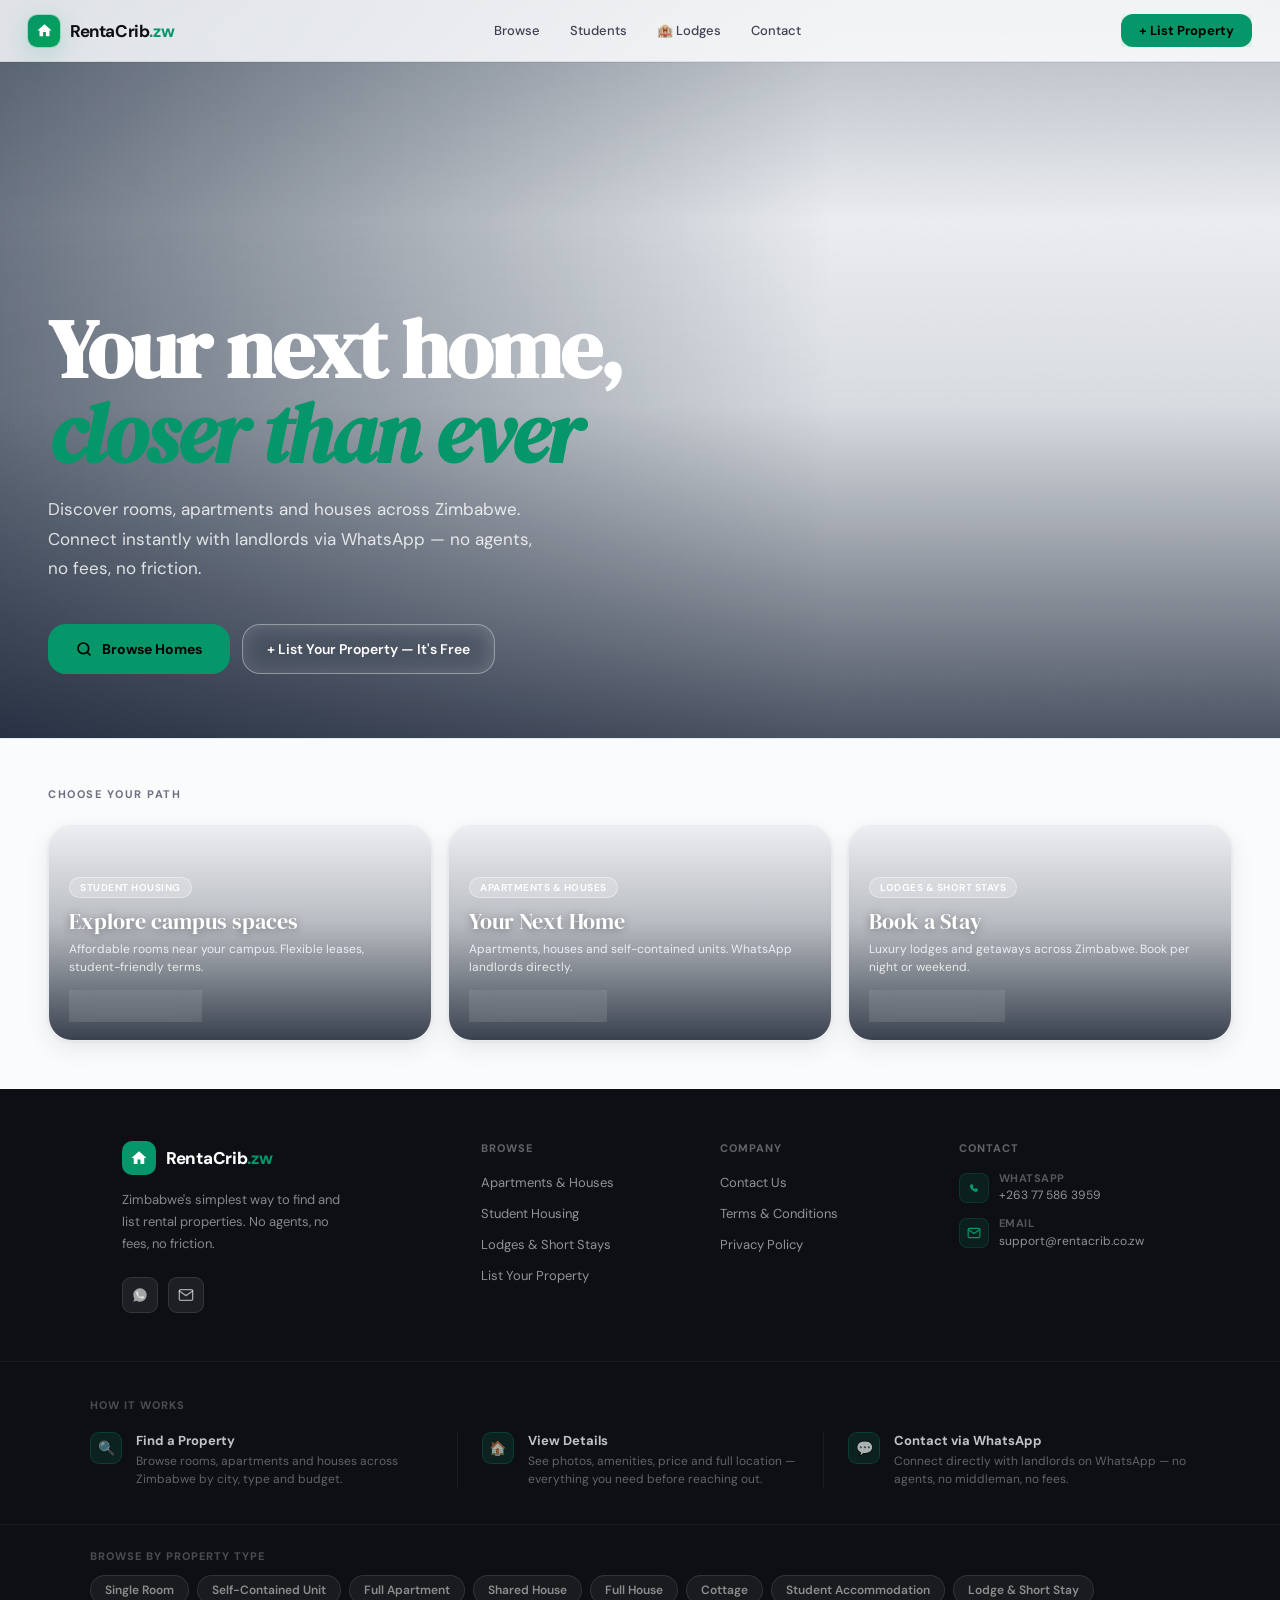
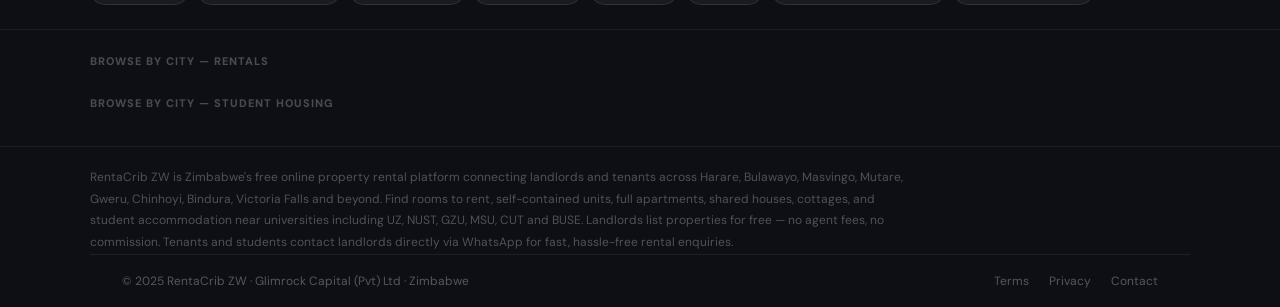
==== commit 227e1ad5: "Add files via upload" ====
--- a/index.html
+++ b/index.html
@@ -9,6 +9,10 @@
 <link rel="stylesheet" href="styles.css">
 </head>
 <body>
+<!-- ── Top progress bar (shows while Supabase data loads) ── -->
+<div id="rc-progress-track">
+  <div id="rc-progress-bar"></div>
+</div>
 
 <!-- ══════════════════════ NAV ══════════════════════ -->
 <nav>
--- a/styles.css
+++ b/styles.css
@@ -3135,3 +3135,120 @@
   border-color: rgba(5,150,105,0.25);
   color: rgba(255,255,255,0.8);
 }
+
+/* ═══════════════════════════════════════
+   TOP PROGRESS BAR
+═══════════════════════════════════════ */
+#rc-progress-track {
+  position: fixed;
+  top: 0; left: 0; right: 0;
+  height: 3px;
+  z-index: 99999;
+  pointer-events: none;
+  opacity: 0;
+  transition: opacity 0.2s ease;
+}
+#rc-progress-track.visible {
+  opacity: 1;
+}
+#rc-progress-bar {
+  height: 100%;
+  width: 0%;
+  background: linear-gradient(90deg, var(--emerald), #10b981);
+  border-radius: 0 2px 2px 0;
+  transition: width 0.4s cubic-bezier(0.4, 0, 0.2, 1);
+  box-shadow: 0 0 8px rgba(5, 150, 105, 0.6);
+}
+#rc-progress-track.done #rc-progress-bar {
+  width: 100% !important;
+  transition: width 0.2s ease;
+}
+#rc-progress-track.fade-out {
+  opacity: 0;
+  transition: opacity 0.4s ease 0.2s;
+}
+
+/* ═══════════════════════════════════════
+   SKELETON CARDS
+═══════════════════════════════════════ */
+@keyframes rc-shimmer {
+  0%   { background-position: -600px 0; }
+  100% { background-position: 600px 0; }
+}
+
+.skel-card {
+  background: var(--depth2);
+  border: 1px solid var(--seam);
+  border-radius: var(--r-xl);
+  overflow: hidden;
+  box-shadow: var(--shadow-card);
+}
+.skel-photo {
+  height: 200px;
+  background: linear-gradient(90deg,
+    var(--depth3) 25%,
+    var(--depth4) 50%,
+    var(--depth3) 75%
+  );
+  background-size: 600px 100%;
+  animation: rc-shimmer 1.6s ease-in-out infinite;
+}
+.skel-body {
+  padding: 18px 20px 20px;
+}
+.skel-line {
+  border-radius: 6px;
+  background: linear-gradient(90deg,
+    var(--depth3) 25%,
+    var(--depth4) 50%,
+    var(--depth3) 75%
+  );
+  background-size: 600px 100%;
+  animation: rc-shimmer 1.6s ease-in-out infinite;
+}
+.skel-line.loc  { height: 10px; width: 55%; margin-bottom: 10px; }
+.skel-line.title-a { height: 18px; width: 85%; margin-bottom: 6px; }
+.skel-line.title-b { height: 18px; width: 60%; margin-bottom: 14px; }
+.skel-tags {
+  display: flex; gap: 6px; margin-bottom: 16px;
+}
+.skel-tag {
+  height: 26px; width: 72px; border-radius: 6px;
+  background: linear-gradient(90deg,
+    var(--depth3) 25%,
+    var(--depth4) 50%,
+    var(--depth3) 75%
+  );
+  background-size: 600px 100%;
+  animation: rc-shimmer 1.6s ease-in-out infinite;
+}
+.skel-footer {
+  display: flex; justify-content: space-between; align-items: center;
+  padding-top: 14px; border-top: 1px solid var(--seam);
+}
+.skel-line.price { height: 24px; width: 80px; }
+.skel-line.avail { height: 12px; width: 100px; }
+
+/* Stagger the shimmer across cards so they don't all pulse in sync */
+.skel-card:nth-child(2) .skel-line,
+.skel-card:nth-child(2) .skel-photo,
+.skel-card:nth-child(2) .skel-tag { animation-delay: 0.15s; }
+.skel-card:nth-child(3) .skel-line,
+.skel-card:nth-child(3) .skel-photo,
+.skel-card:nth-child(3) .skel-tag { animation-delay: 0.3s; }
+.skel-card:nth-child(4) .skel-line,
+.skel-card:nth-child(4) .skel-photo,
+.skel-card:nth-child(4) .skel-tag { animation-delay: 0.08s; }
+.skel-card:nth-child(5) .skel-line,
+.skel-card:nth-child(5) .skel-photo,
+.skel-card:nth-child(5) .skel-tag { animation-delay: 0.22s; }
+.skel-card:nth-child(6) .skel-line,
+.skel-card:nth-child(6) .skel-photo,
+.skel-card:nth-child(6) .skel-tag { animation-delay: 0.38s; }
+
+@media (prefers-reduced-motion: reduce) {
+  .skel-line, .skel-photo, .skel-tag {
+    animation: none;
+    background: var(--depth3);
+  }
+}
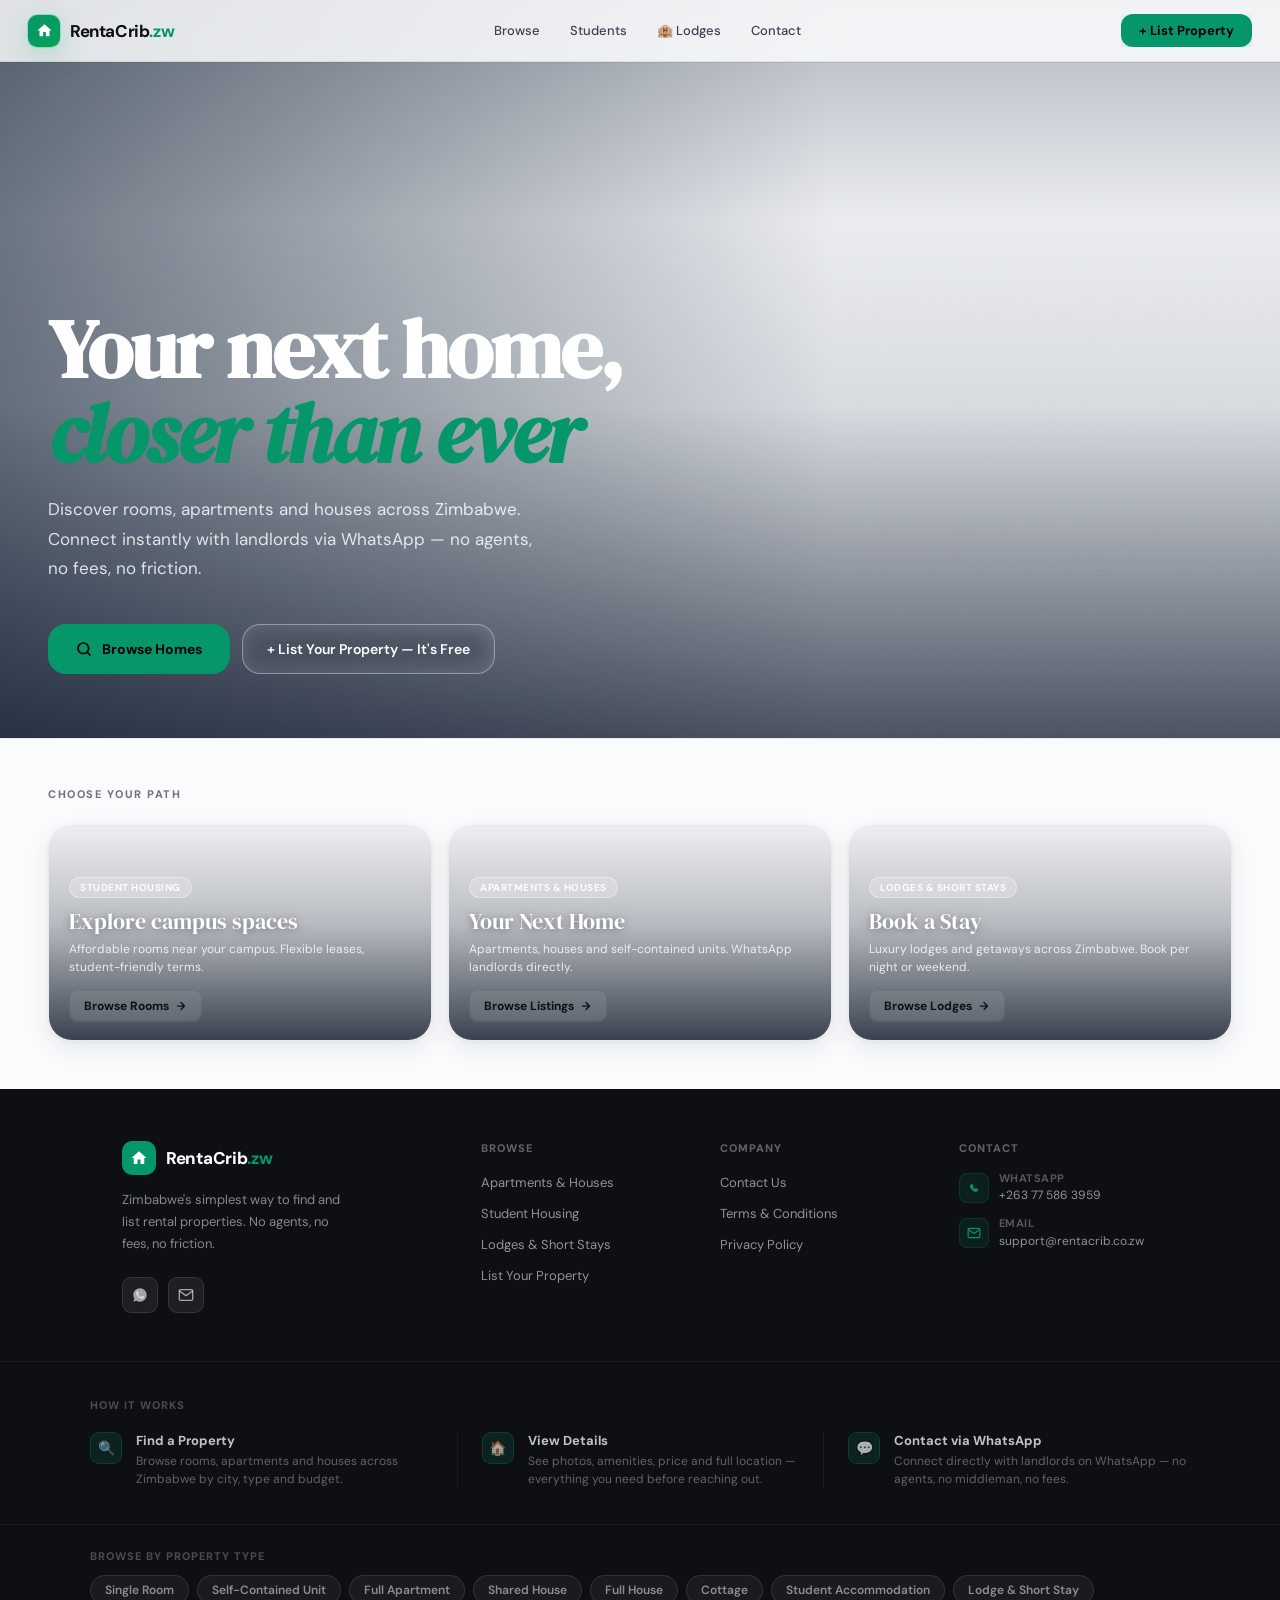
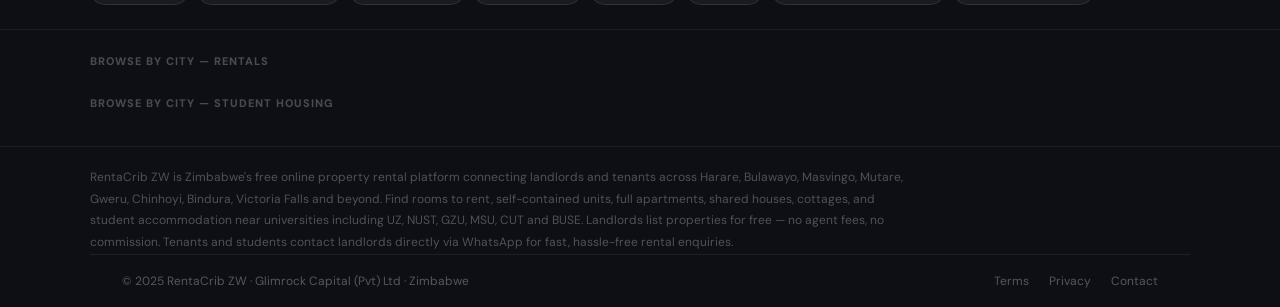
==== commit 40850645: "Add files via upload" ====
--- a/index.html
+++ b/index.html
@@ -930,6 +930,10 @@
         <div class="dash-sub" id="dashCodeDisplay">Manage Code: ——</div>
       </div>
       <div class="dash-header-actions">
+        <button id="dashRefreshBtn" onclick="Auth.refreshDashboard()" title="Refresh dashboard" style="display:flex;align-items:center;gap:6px;padding:10px 16px;border-radius:var(--r);background:var(--depth3);border:1px solid var(--seam2);color:var(--text-secondary);font-family:'DM Sans',sans-serif;font-size:13px;font-weight:600;cursor:pointer;transition:all 0.18s;" onmouseover="this.style.background='var(--depth4)';this.style.color='var(--text-primary)'" onmouseout="this.style.background='var(--depth3)';this.style.color='var(--text-secondary)'">
+          <svg width="13" height="13" viewBox="0 0 24 24" fill="none" stroke="currentColor" stroke-width="2.5" stroke-linecap="round" stroke-linejoin="round" style="transition:transform 0.4s;"><polyline points="23 4 23 10 17 10"/><polyline points="1 20 1 14 7 14"/><path d="M20.49 9A9 9 0 0 0 5.64 5.64L1 10m22 4l-4.64 4.36A9 9 0 0 1 3.51 15"/></svg>
+          Refresh
+        </button>
         <button onclick="goHome()" style="display:flex;align-items:center;gap:6px;padding:10px 16px;border-radius:var(--r);background:var(--depth3);border:1px solid var(--seam2);color:var(--text-secondary);font-family:'DM Sans',sans-serif;font-size:13px;font-weight:600;cursor:pointer;transition:all 0.18s;" onmouseover="this.style.background='var(--depth4)';this.style.color='var(--text-primary)'" onmouseout="this.style.background='var(--depth3)';this.style.color='var(--text-secondary)'">
           <svg width="13" height="13" viewBox="0 0 24 24" fill="none" stroke="currentColor" stroke-width="2.5" stroke-linecap="round" stroke-linejoin="round"><path d="M19 12H5M12 5l-7 7 7 7"/></svg>
           Home
--- a/styles.css
+++ b/styles.css
@@ -3176,6 +3176,19 @@
   100% { background-position: 600px 0; }
 }
 
+/* ── Dashboard manual refresh button spin state ── */
+@keyframes rc-spin {
+  from { transform: rotate(0deg); }
+  to   { transform: rotate(360deg); }
+}
+#dashRefreshBtn.spinning svg {
+  animation: rc-spin 0.7s linear infinite;
+}
+#dashRefreshBtn:disabled {
+  opacity: 0.65;
+  cursor: default;
+}
+
 .skel-card {
   background: var(--depth2);
   border: 1px solid var(--seam);
